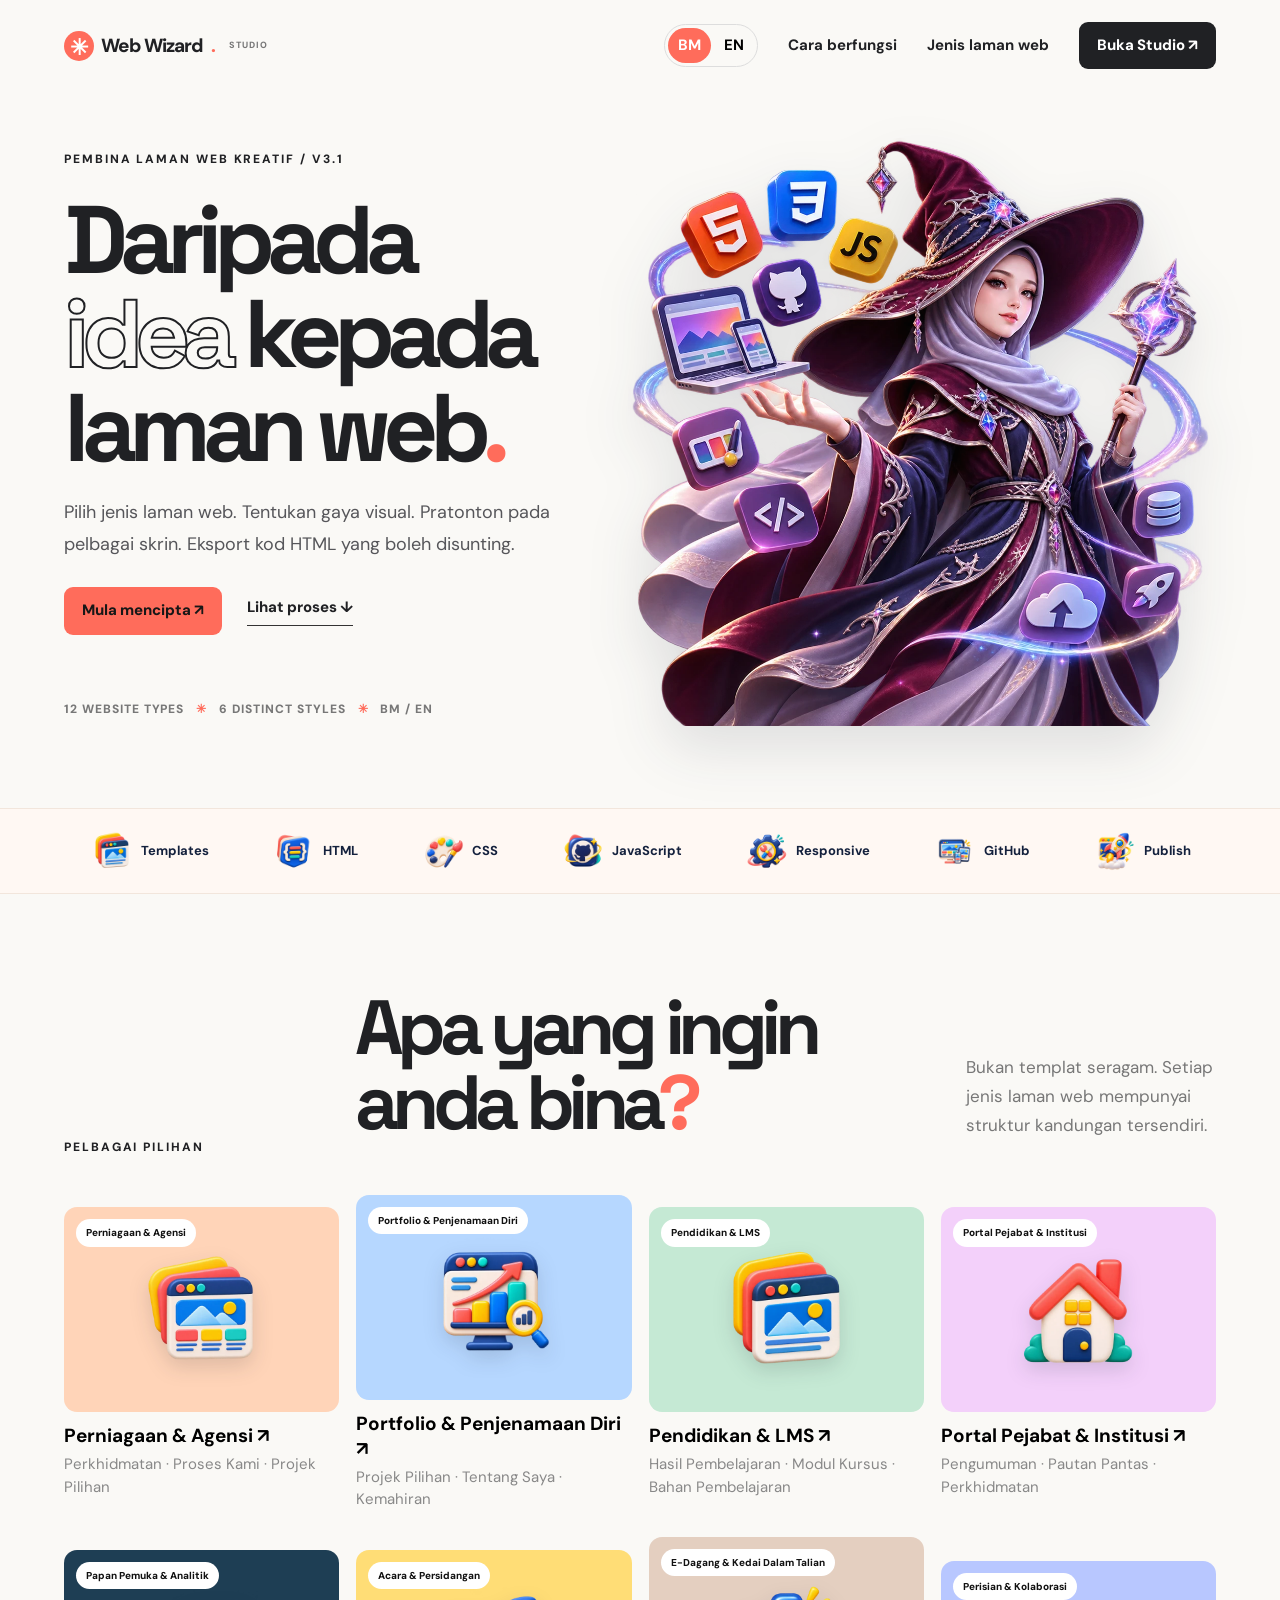
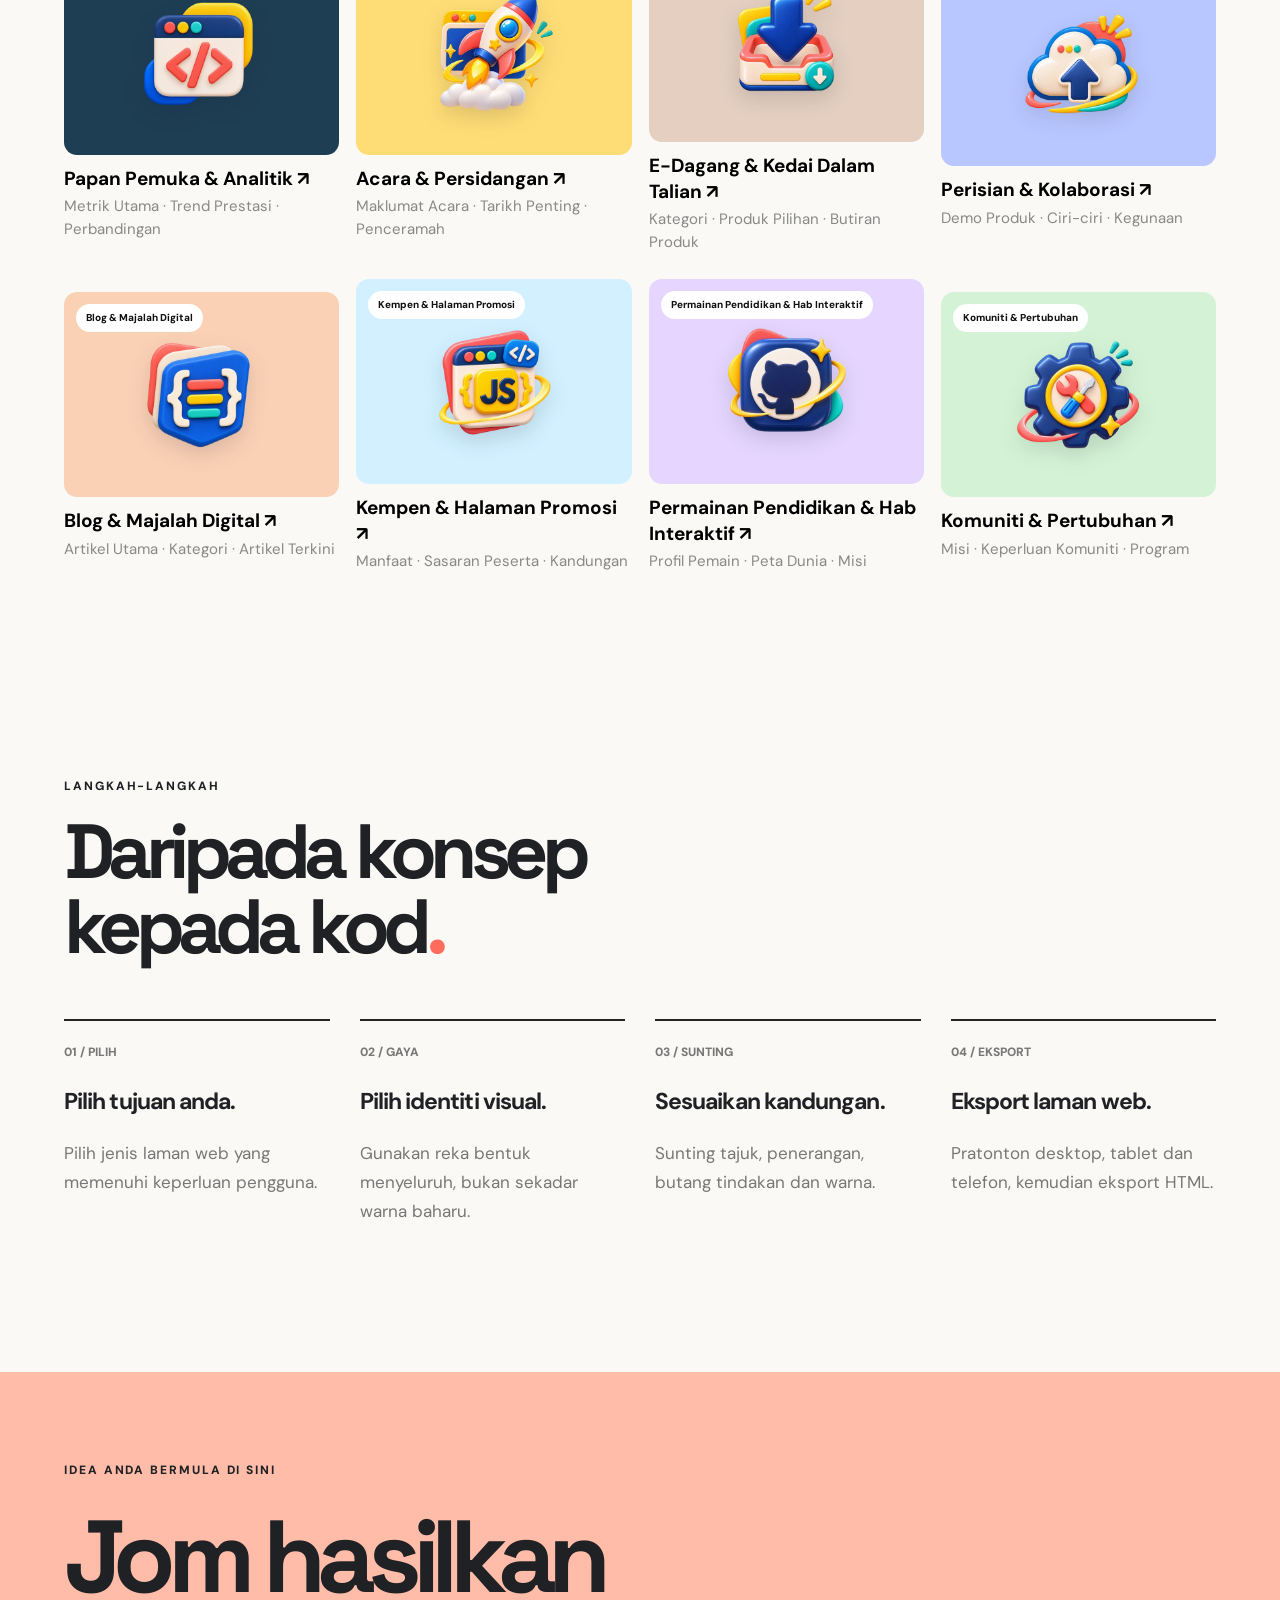
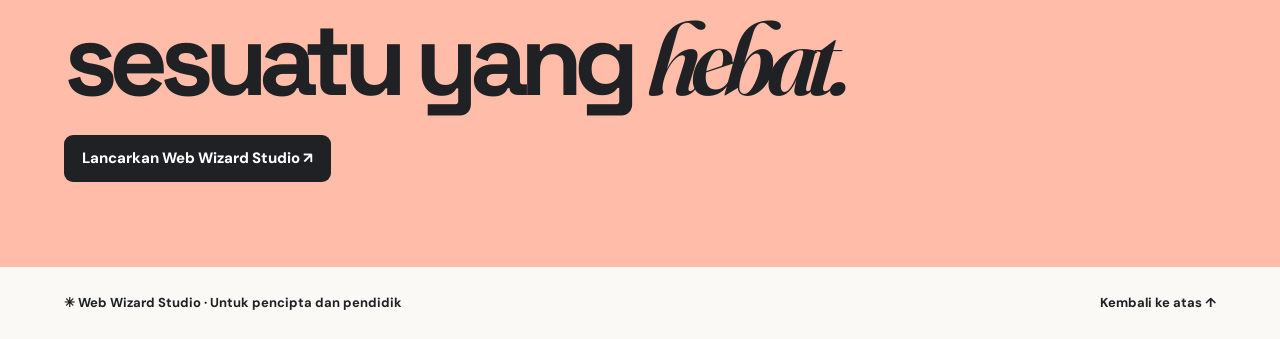
==== index.html @ fff9c611 "Add files via upload" ====
<!doctype html><html lang="en"><head><meta charset="utf-8"><meta name="viewport" content="width=device-width,initial-scale=1"><title>Web Wizard Studio — Ideas to Websites</title><link rel="preconnect" href="https://fonts.googleapis.com"><link rel="preconnect" href="https://fonts.gstatic.com" crossorigin><link href="https://fonts.googleapis.com/css2?family=DM+Sans:wght@400;500;600;700;800&family=Space+Grotesk:wght@400;500;600;700&family=Fraunces:opsz,wght@9..144,600;9..144,800&family=Syne:wght@600;700;800&display=swap" rel="stylesheet"><link rel="stylesheet" href="style.css"></head><body>
<div id="welcome" class="welcome"><header class="topbar"><a class="brand" href="#" aria-label="Web Wizard Studio home"><span class="brand-mark">✳</span> Web Wizard<span class="brand-dot">.</span><small>STUDIO</small></a><nav class="welcome-nav"><a href="#how">How it works</a><a href="#models">Website types</a><button class="btn btn-dark" data-enter>Open Studio ↗</button></nav></header><main><section class="welcome-hero"><div class="hero-copy"><span class="eyebrow">THE CREATIVE WEBSITE BUILDER / V3.0</span><h1>Bringing<br><span class="outline-word">ideas</span> to<br>websites<span class="brand-dot">.</span></h1><p>Choose what you're building. Shape its visual personality. Preview it across screens. Export a real, editable website.</p><div class="hero-actions"><button class="btn btn-coral" data-enter>Start creating <span>↗</span></button><a class="text-link" href="#how">Explore the process ↓</a></div><div class="hero-footnote">WEBSITE ARCHETYPES <span>✳</span> 6 DISTINCT STYLES <span>✳</span> LIVE PREVIEW</div></div><div class="hero-art hero-art-wizard" aria-label="Muslimah Web Wizard with floating development tools"><img src="assets/web-wizard-hero.webp" alt="Mystical Muslimah Web Wizard surrounded by web development tools" loading="eager"><div class="old-art" hidden><div class="art-orbit orbit-one"></div><div class="art-orbit orbit-two"></div><div class="art-window art-back"><div class="window-dots">● ● ●</div><div class="art-bars"><i></i><i></i><i></i></div></div><div class="art-window art-front"><div class="window-dots">● ● ●</div><div class="art-layout"><div class="art-photo"><span>W.</span></div><div class="art-words"><b>Make it<br>remarkable.</b><em></em><em></em><strong>EXPLORE ↗</strong></div></div></div><div class="art-sticker sticker-top">✳</div><div class="art-sticker sticker-bottom">DESIGN<br>YOUR WAY ↗</div><div class="art-circle"></div></div></div></section><div class="studio-icon-ribbon" aria-label="Studio tools"><div><img src="assets/icons/templates.webp" alt="" loading="lazy"><span>Templates</span></div><div><img src="assets/icons/html.webp" alt="" loading="lazy"><span>HTML</span></div><div><img src="assets/icons/css.webp" alt="" loading="lazy"><span>CSS</span></div><div><img src="assets/icons/javascript.webp" alt="" loading="lazy"><span>JavaScript</span></div><div><img src="assets/icons/responsive.webp" alt="" loading="lazy"><span>Responsive</span></div><div><img src="assets/icons/github.webp" alt="" loading="lazy"><span>GitHub</span></div><div><img src="assets/icons/launch.webp" alt="" loading="lazy"><span>Publish</span></div></div><section class="section work-section" id="models"><div class="section-heading"><span class="eyebrow">THE POSSIBILITIES</span><h2>What will you<br>create next<span class="brand-dot">?</span></h2><p>Not another one-size-fits-all template. Each website type has its own content structure.</p></div><div id="model-gallery" class="model-gallery"></div></section><section class="section how-section" id="how"><span class="eyebrow">THE PROCESS</span><h2>From concept<br>to code<span class="brand-dot">.</span></h2><div class="steps"><article><span>01 / CHOOSE</span><h3>Pick your purpose.</h3><p>Choose a website archetype with sections that fit its real audience.</p></article><article><span>02 / STYLE</span><h3>Find your visual voice.</h3><p>Apply a complete design direction—not just a new colour palette.</p></article><article><span>03 / REFINE</span><h3>Make it yours.</h3><p>Edit the title, description, call to action and design colours.</p></article><article><span>04 / SHIP</span><h3>Take the code.</h3><p>Preview desktop, tablet and mobile, then export a standalone HTML website.</p></article></div></section><section class="bottom-cta"><span class="eyebrow">YOUR NEXT IDEA STARTS HERE</span><h2>Let's make<br>something <i>great.</i></h2><button class="btn btn-dark" data-enter>Launch Web Wizard Studio ↗</button></section></main><footer class="welcome-footer"><span>✳ Web Wizard Studio · Built for makers and educators</span><a href="#welcome">Back to top ↑</a></footer></div>
<div id="studio" class="studio hidden"><header class="studio-header"><div class="studio-brand"><button id="back-home" class="icon-button" title="Back to welcome" aria-label="Back to welcome">←</button><span class="brand-mark">✳</span><strong>Web Wizard<span class="brand-dot">.</span></strong><small>STUDIO / V3</small></div><div class="device-controls" role="group" aria-label="Preview device"><button class="device active" data-device="desktop">▣ <span>Desktop</span></button><button class="device" data-device="tablet">▯ <span>Tablet</span></button><button class="device" data-device="mobile">▯ <span>Mobile</span></button></div><div class="studio-actions"><button id="blueprint-btn" class="btn btn-outline">Blueprint & Tokens</button><button id="export-btn" class="btn btn-dark">Export HTML ↓</button></div></header><div class="studio-body"><aside class="controls"><div class="sidebar-intro"><span class="eyebrow">YOUR CREATIVE WORKSPACE</span><h2>Make it<br>yours<span class="brand-dot">.</span></h2><p>Every choice updates your website preview.</p></div><div class="control-group"><label for="type-select"><img class="control-icon" src="assets/icons/templates.webp" alt=""><span class="control-index">01</span> Website type</label><select id="type-select"></select><p id="type-detail" class="control-help"></p></div><div class="control-group"><label><img class="control-icon" src="assets/icons/palette.webp" alt=""><span class="control-index">02</span> Design direction</label><div id="style-options" class="style-options"></div></div><div class="control-group"><label><img class="control-icon" src="assets/icons/typography.webp" alt=""><span class="control-index">03</span> Make it personal</label><label class="field-label" for="site-title">Website headline</label><input id="site-title" maxlength="110" placeholder="Your headline"><label class="field-label" for="site-desc">Short introduction</label><textarea id="site-desc" rows="3" maxlength="280"></textarea><label class="field-label" for="site-cta">Primary button text</label><input id="site-cta" maxlength="40"><button id="reset-copy" class="small-link">Reset text to example</button></div><div class="control-group"><label><img class="control-icon" src="assets/icons/palette.webp" alt=""><span class="control-index">04</span> Brand colours</label><div id="color-controls" class="color-controls"></div><div class="upload-wrap"><label for="reference-upload">Upload reference image to sample a colour</label><input id="reference-upload" type="file" accept="image/png,image/jpeg,image/webp"><small>Samples an accent colour locally. It does not reconstruct a full design from the image.</small></div></div><div class="control-group"><label><img class="control-icon" src="assets/icons/browser.webp" alt=""><span class="control-index">05</span> Art direction</label><div class="prompt-block"><strong>Hero artwork prompt</strong><p id="hero-prompt"></p><button id="copy-hero" class="small-link">Copy hero prompt ↗</button></div><div class="prompt-block"><strong>Icon system prompt</strong><p id="icon-prompt"></p><button id="copy-icons" class="small-link">Copy icon prompt ↗</button></div></div></aside><main class="preview-stage"><div class="preview-heading"><div><span class="eyebrow">LIVE DESIGN CANVAS</span><h2 id="preview-label">Your website preview</h2></div><div class="preview-tools"><span id="preview-size">1200px</span><button id="reset-all" class="small-link">↺ Reset design</button></div></div><div id="preview-shell" class="preview-shell"><iframe id="preview-frame" title="Generated website preview" sandbox="allow-scripts" referrerpolicy="no-referrer"></iframe></div><p class="preview-note">Interactive demonstration: buttons and navigation inside the preview work locally. Sample data is illustrative, not live.</p></main></div></div>
<dialog id="blueprint-dialog"><div class="dialog-header"><div><span class="eyebrow">DESIGN HANDOFF</span><h2>Blueprint & Tokens</h2></div><button id="close-dialog" class="icon-button" aria-label="Close dialog">✕</button></div><div class="tab-row"><button class="tab active" data-tab="blueprint">Blueprint</button><button class="tab" data-tab="json">JSON</button><button class="tab" data-tab="css">CSS</button><button class="tab" data-tab="prompts">Prompts</button></div><pre id="code-output"></pre><div class="dialog-actions"><button id="copy-code" class="btn btn-coral">Copy content ↗</button><button id="download-code" class="btn btn-outline">Download file ↓</button></div></dialog><div id="toast" role="status" aria-live="polite"></div><script src="script.js"></script><script src="enhancement.js"></script><script src="interface-i18n.js"></script><link rel="stylesheet" href="studio-v4.css"><script src="studio-v4.js"></script></body></html>
---- style.css ----
:root{--ink:#202124;--coral:#ff6c5b;--paper:#faf9f6;--muted:#68686d}*{box-sizing:border-box}html{scroll-behavior:smooth}body{margin:0;font-family:'DM Sans',sans-serif;color:var(--ink);background:var(--paper)}button,input,textarea,select{font:inherit}button{cursor:pointer}a{color:inherit;text-decoration:none}.hidden{display:none!important}.eyebrow{font-size:10px;font-weight:800;letter-spacing:.16em;text-transform:uppercase}.brand-dot{color:var(--coral)}.brand-mark{background:var(--coral);color:#fff;border-radius:50%;width:30px;height:30px;display:inline-grid;place-items:center;font-size:22px}.btn{border:0;border-radius:9px;padding:12px 18px;font-size:12px;font-weight:800;display:inline-flex;align-items:center;justify-content:center;gap:15px;transition:transform .2s,background .2s}.btn:hover{transform:translateY(-2px)}.btn-dark{background:var(--ink);color:#fff}.btn-coral{background:var(--coral);color:#171717}.btn-outline{background:#fff;border:1px solid #ddd;color:var(--ink)}.topbar{max-width:1370px;margin:auto;display:flex;justify-content:space-between;align-items:center;padding:22px 5%}.brand{display:flex;align-items:center;gap:7px;font-size:19px;font-weight:800;letter-spacing:-.05em}.brand small{letter-spacing:.12em;font-size:9px;color:#777;margin-left:7px}.welcome-nav{display:flex;align-items:center;gap:30px;font-size:12px;font-weight:700}.welcome-hero{max-width:1370px;margin:auto;padding:55px 5% 90px;display:grid;grid-template-columns:1fr 1.1fr;align-items:center;gap:30px;min-height:640px}.hero-copy h1,.section h2,.bottom-cta h2{font-family:'Space Grotesk',sans-serif;font-weight:700;letter-spacing:-.085em;line-height:.98}.hero-copy h1{font-size:clamp(64px,7.5vw,116px);margin:22px 0}.outline-word{-webkit-text-stroke:2px var(--ink);color:transparent}.hero-copy p{max-width:430px;line-height:1.65;font-size:15px;color:#56565a}.hero-actions{display:flex;align-items:center;gap:25px;margin:27px 0 65px}.text-link{font-size:12px;font-weight:800;border-bottom:1px solid #333;padding-bottom:5px}.hero-footnote{font-size:10px;letter-spacing:.08em;font-weight:800;color:#777}.hero-footnote span{padding:0 8px;color:var(--coral)}.hero-art{height:480px;position:relative;display:grid;place-items:center;isolation:isolate}.art-orbit{position:absolute;border-radius:50%;border:1px dashed #d1d1d1}.orbit-one{width:420px;height:420px}.orbit-two{width:320px;height:320px}.art-window{position:absolute;width:68%;height:58%;border:7px solid #262626;border-radius:23px;box-shadow:15px 22px 0 #2223,0 25px 50px #0002;overflow:hidden}.art-back{transform:translate(60px,35px) rotate(8deg);background:#a2c9ff;border-color:#88b6ee}.art-front{transform:translate(-35px,-25px) rotate(-5deg);background:#fff}.window-dots{height:35px;background:#eaeaea;padding:9px 14px;letter-spacing:4px;font-size:10px;color:#777}.art-layout{display:grid;grid-template-columns:1fr 1fr;height:calc(100% - 35px)}.art-photo{background:#c9ead8;display:grid;place-items:center}.art-photo span{font-size:110px;font-weight:800;font-family:'Space Grotesk';color:#28715e;transform:rotate(-15deg)}.art-words{padding:30px 17px;display:flex;flex-direction:column;gap:13px}.art-words b{font-size:clamp(15px,2vw,30px);line-height:1;letter-spacing:-.06em}.art-words em{height:6px;background:#e5e5e5;width:90%;border-radius:5px}.art-words em+em{width:60%}.art-words strong{background:var(--coral);font-size:9px;padding:9px;border-radius:4px;align-self:flex-start}.art-bars{display:flex;gap:12px;margin:35px}.art-bars i{height:100px;background:#fff7;border-radius:8px;flex:1}.art-sticker{position:absolute;z-index:3}.sticker-top{top:35px;right:80px;font-size:100px;color:var(--coral)}.sticker-bottom{bottom:30px;left:8%;background:#ffdb58;border-radius:50%;width:110px;height:110px;display:grid;place-items:center;transform:rotate(-18deg);font-weight:800;font-size:14px;text-align:center}.art-circle{width:70px;height:70px;border-radius:50%;background:#745bd3;position:absolute;bottom:50px;right:50px}.section{max-width:1370px;margin:auto;padding:80px 5%}.section-heading{display:flex;justify-content:space-between;align-items:end;gap:30px;margin-bottom:38px}.section h2{font-size:clamp(48px,6vw,83px);margin:16px 0}.section-heading p{max-width:250px;color:#777;font-size:13px;line-height:1.6}.model-gallery{display:grid;grid-template-columns:repeat(4,minmax(0,1fr));gap:26px 17px}.model-card{border:0;background:none;text-align:left;padding:0}.model-thumb{height:205px;border-radius:13px;overflow:hidden;display:flex;align-items:center;justify-content:center;position:relative;transition:transform .2s}.model-card:hover .model-thumb{transform:translateY(-5px)}.model-thumb .thumb-shape{font-family:'Space Grotesk';font-size:clamp(45px,6vw,85px);font-weight:800;letter-spacing:-.1em;transform:rotate(-10deg)}.model-thumb .thumb-label{position:absolute;top:12px;left:12px;border-radius:20px;padding:6px 10px;background:#fff;color:#111;font-size:10px;font-weight:800}.model-card h3{font-size:15px;margin:11px 0 4px}.model-card p{font-size:11px;color:#888;margin:0}.how-section{padding-top:120px;padding-bottom:130px}.steps{display:grid;grid-template-columns:repeat(4,1fr);gap:30px;margin-top:55px}.steps article{border-top:2px solid #242424;padding-top:18px}.steps article span{font-size:10px;color:#777;font-weight:800}.steps article h3{font-size:19px;letter-spacing:-.04em}.steps article p{font-size:13px;color:#777;line-height:1.65}.bottom-cta{background:#ffbda9;padding:85px max(5%,calc((100vw - 1230px)/2));}.bottom-cta h2{font-size:clamp(60px,8vw,120px);margin:25px 0}.bottom-cta h2 i{font-family:'Fraunces';font-weight:600}.welcome-footer{display:flex;justify-content:space-between;padding:26px 5%;font-size:11px;font-weight:700}.studio{height:100dvh;display:flex;flex-direction:column;background:#efefed}.studio-header{height:66px;background:#fff;display:flex;align-items:center;justify-content:space-between;padding:10px 20px;border-bottom:1px solid #e6e6e6;gap:10px;flex-shrink:0}.studio-brand{display:flex;align-items:center;gap:7px;font-size:16px}.studio-brand small{font-size:9px;color:#888;margin-left:5px;letter-spacing:.12em}.icon-button{background:none;border:0;font-size:20px;padding:7px;border-radius:6px}.icon-button:hover{background:#eee}.device-controls{background:#f3f3f3;border-radius:8px;padding:4px;display:flex;gap:3px}.device{background:none;border:0;padding:9px 12px;font-size:11px;font-weight:800;border-radius:6px;color:#777}.device.active{background:#fff;color:#111;box-shadow:0 1px 5px #0002}.studio-actions{display:flex;gap:8px}.studio-actions .btn{padding:10px 12px}.studio-body{display:flex;flex:1;min-height:0}.controls{width:350px;max-width:40vw;background:#fff;border-right:1px solid #ddd;overflow:auto;padding:25px 22px 50px;flex-shrink:0}.sidebar-intro h2{font-family:'Space Grotesk';font-size:38px;line-height:.97;letter-spacing:-.08em;margin:12px 0}.sidebar-intro p,.control-help{font-size:12px;line-height:1.6;color:#777}.control-group{padding:24px 0;border-top:1px solid #e9e9e9;margin-top:22px}.control-group>label:first-child{font-weight:800;font-size:13px;display:flex;gap:9px;align-items:center;margin-bottom:14px}.control-index{font-size:10px;color:var(--coral);font-weight:800}.control-group select,.control-group input:not([type=color]):not([type=file]),.control-group textarea{width:100%;border:1px solid #dedede;background:#fafafa;border-radius:7px;padding:11px;font-size:12px;color:#222;outline-offset:2px}.field-label{display:block;font-size:10px;font-weight:800;color:#777;margin:13px 0 6px}.style-options{display:grid;grid-template-columns:1fr 1fr;gap:9px}.style-option{background:#fff;border:2px solid #e5e5e5;border-radius:9px;padding:9px;text-align:left;min-height:89px}.style-option.active{border-color:var(--coral)}.style-option b{font-size:11px;display:block;margin:6px 0}.style-swatch{display:flex;height:30px;gap:2px;border-radius:5px;overflow:hidden}.style-swatch i{flex:1}.small-link{border:0;background:none;color:#b84c3c;padding:7px 0;font-weight:800;font-size:11px;text-align:left}.color-controls{display:grid;grid-template-columns:1fr 1fr;gap:10px}.color-row{display:flex;align-items:center;gap:8px;font-size:10px;font-weight:700}.color-row input{width:38px;height:34px;padding:0;border:0;background:none}.upload-wrap{margin-top:15px;border:1px dashed #ccc;padding:12px;border-radius:8px}.upload-wrap label{font-size:11px;font-weight:700;display:block}.upload-wrap input{max-width:100%;font-size:10px;margin:9px 0}.upload-wrap small{font-size:10px;color:#888;line-height:1.5;display:block}.prompt-block{background:#f7f7f7;border-radius:9px;padding:13px;margin-bottom:10px}.prompt-block strong{font-size:11px}.prompt-block p{font-size:11px;line-height:1.6;color:#666}.preview-stage{flex:1;min-width:0;overflow:auto;padding:25px 28px}.preview-heading{display:flex;align-items:end;justify-content:space-between;margin:0 auto 17px;max-width:1250px}.preview-heading h2{font-size:22px;letter-spacing:-.05em;margin:5px 0}.preview-tools{display:flex;align-items:center;gap:15px;font-size:11px;color:#777}.preview-shell{width:100%;max-width:1200px;margin:0 auto;background:#fff;box-shadow:0 12px 60px #0002;border-radius:8px;overflow:hidden;transition:max-width .25s}.preview-shell iframe{display:block;width:100%;height:900px;border:0;background:#fff}.preview-note{font-size:11px;color:#777;text-align:center;margin:17px 0}dialog{width:min(760px,94vw);border:1px solid #ddd;border-radius:15px;padding:25px;box-shadow:0 25px 100px #0005}dialog::backdrop{background:#0009}.dialog-header{display:flex;justify-content:space-between}.dialog-header h2{font-size:28px;letter-spacing:-.06em;margin:5px 0 20px}.tab-row{display:flex;gap:5px;flex-wrap:wrap;border-bottom:1px solid #ddd;padding-bottom:10px}.tab{background:none;border:0;padding:9px 12px;font-size:11px;font-weight:800;border-radius:6px}.tab.active{background:#202124;color:#fff}#code-output{background:#f4f4f4;border-radius:8px;padding:18px;font-size:11px;line-height:1.6;overflow:auto;max-height:45vh;white-space:pre-wrap;overflow-wrap:anywhere}.dialog-actions{display:flex;gap:10px;justify-content:flex-end}#toast{position:fixed;bottom:20px;right:20px;background:#222;color:white;padding:12px 18px;border-radius:8px;font-size:12px;opacity:0;pointer-events:none;transition:opacity .2s;z-index:99}#toast.show{opacity:1}@media(max-width:1000px){.model-gallery{grid-template-columns:repeat(2,1fr)}.welcome-hero{grid-template-columns:1fr 1fr}.hero-art{height:350px}.art-window{width:80%}.studio-brand small{display:none}.controls{width:310px}.studio-header{padding:8px}.studio-actions .btn{font-size:10px}}@media(max-width:700px){.welcome-nav>a{display:none}.welcome-hero{grid-template-columns:1fr;padding-top:25px}.hero-copy h1{font-size:68px}.hero-art{height:330px}.section-heading{display:block}.steps{grid-template-columns:1fr 1fr}.studio{height:auto;min-height:100dvh}.studio-header{height:auto;flex-wrap:wrap}.studio-body{flex-direction:column}.controls{width:100%;max-width:none;max-height:none;overflow:visible}.preview-stage{padding:16px;overflow:visible}.device-controls{order:3;width:100%;justify-content:center}.studio-actions .btn{padding:8px;font-size:10px}.preview-shell iframe{height:750px}.welcome-footer{gap:20px}.hero-footnote{font-size:8px}}@media(max-width:440px){.model-gallery{gap:15px}.model-thumb{height:150px}.steps{grid-template-columns:1fr}.hero-copy h1{font-size:58px}.brand small{display:none}.preview-heading h2{font-size:17px}}

.language-switch{display:flex;gap:3px;border:1px solid #ddd;border-radius:100px;padding:3px}.language-switch button{border:0;border-radius:100px;background:transparent;padding:6px 10px;font-weight:700;cursor:pointer}.language-switch button.active{background:#ff6c5b;color:#fff}

/* v3.2 readability refinement: Studio interface only; preserves preview styling */
body{font-size:16px;line-height:1.55}
.eyebrow,.hero-footnote,.steps article span{font-size:12px}
.welcome-nav,.text-link{font-size:15px}
.hero-copy p{font-size:18px;line-height:1.75;max-width:540px}
.section-heading p,.steps article p{font-size:17px;line-height:1.7}
.model-card h3{font-size:19px;line-height:1.35}
.model-card p{font-size:15px;line-height:1.5}
.steps article h3{font-size:23px;line-height:1.25}
.btn{font-size:15px;min-height:44px}
.welcome-footer{font-size:13px}
.sidebar-intro h2{font-size:clamp(36px,3vw,43px);line-height:1.08;letter-spacing:-.055em}
.sidebar-intro p,.control-help{font-size:15px;line-height:1.7;color:#56565c}
.control-group>label:first-child{font-size:16px;line-height:1.4}
.control-index,.field-label{font-size:13px}
.control-group select,.control-group input:not([type=color]):not([type=file]),.control-group textarea{font-size:15px;line-height:1.5;min-height:44px}
.field-label{line-height:1.4}
.style-option b,.small-link,.color-row,.upload-wrap label,.prompt-block strong{font-size:14px}
.style-option{min-height:105px}
.upload-wrap input,.upload-wrap small,.prompt-block p{font-size:13px;line-height:1.6}
.device,.preview-tools,.preview-note,.tab{font-size:13px}
.preview-heading h2{font-size:clamp(24px,2.4vw,30px);line-height:1.25}
.dialog-header h2{font-size:32px;line-height:1.2}
#code-output{font-size:13px;line-height:1.6}
#toast{font-size:14px}
@media(max-width:700px){.hero-copy p{font-size:17px}.section-heading p,.steps article p{font-size:16px}.studio-actions .btn{font-size:13px}.controls{padding:23px 20px}.sidebar-intro h2{font-size:36px}}
@media(max-width:440px){.preview-heading h2{font-size:23px}.hero-footnote{font-size:11px}}

/* Web Wizard Studio — v3.3 visual integration */
.hero-art-wizard{display:flex;align-items:center;justify-content:center;isolation:isolate;overflow:visible}
.hero-art-wizard>img{width:min(100%,660px);max-height:660px;object-fit:contain;filter:drop-shadow(0 22px 28px rgba(22,31,58,.12));animation:ww-float 6s ease-in-out infinite;position:relative;z-index:2}
.hero-art-wizard .old-art{display:none!important}
@keyframes ww-float{0%,100%{transform:translateY(0)}50%{transform:translateY(-12px)}}
@media(prefers-reduced-motion:reduce){.hero-art-wizard>img{animation:none}}
.studio-icon-ribbon{display:flex;justify-content:space-around;gap:12px;flex-wrap:wrap;padding:20px 5%;background:#fff8f3;border-block:1px solid #f2e6dc}
.studio-icon-ribbon>div{display:flex;align-items:center;gap:7px;font-weight:700;font-size:13px;color:#14213d}
.studio-icon-ribbon img{width:44px;height:44px;object-fit:contain}
.control-group>label:first-child{display:flex;align-items:center;gap:7px}
.control-icon{width:33px;height:33px;object-fit:contain;flex:none}
/* Top-aligned Studio controls, generous preview width */
.studio-body{display:flex;flex-direction:column;min-width:0}
.studio-body .controls{width:100%;max-width:none;display:grid;grid-template-columns:repeat(5,minmax(0,1fr));gap:12px;padding:16px 22px;overflow:visible;align-items:start}
.studio-body .sidebar-intro{grid-column:1/-1;display:flex;align-items:baseline;gap:18px;padding:0;margin:0}
.studio-body .sidebar-intro h2{font-size:clamp(24px,3vw,34px);line-height:1.1;margin:0}
.studio-body .sidebar-intro h2 br{display:none}
.studio-body .sidebar-intro p{margin:0}
.studio-body .control-group{min-width:0;border:1px solid #e9e2dc;border-radius:14px;padding:13px;background:#fff;box-shadow:0 4px 14px rgba(20,33,61,.035)}
.studio-body .preview-stage{width:100%;max-width:none;min-width:0;padding:20px 24px 36px}
.studio-body .preview-shell{margin-inline:auto;max-width:100%}
@media(max-width:1150px){.studio-body .controls{grid-template-columns:repeat(3,minmax(0,1fr))}}
@media(max-width:700px){.studio-body .controls{grid-template-columns:1fr;padding:12px}.studio-body .sidebar-intro{display:block}.studio-body .preview-stage{padding:14px 10px}.studio-icon-ribbon{gap:8px}.studio-icon-ribbon>div{font-size:11px}.studio-icon-ribbon img{width:32px;height:32px}.hero-art-wizard>img{max-height:460px}}
/* v3.3.1 — keep canvas visible while preserving editable settings */
.gallery-3d-icon{width:clamp(88px,11vw,150px);height:clamp(88px,11vw,150px);object-fit:contain;filter:drop-shadow(0 8px 10px rgba(18,27,46,.14))}.model-thumb .thumb-shape{transform:none;display:grid;place-items:center}.model-card:hover .gallery-3d-icon{transform:translateY(-4px) rotate(-3deg);transition:transform .2s}
.workspace-tools{display:flex;align-items:center;gap:16px;padding:10px 22px;background:#fff;border-bottom:1px solid #e9e6e2;flex-wrap:wrap}.workspace-tools strong{font-size:15px}.workspace-tools span{font-size:13px;color:#666;flex:1}.workspace-tools button{border:1px solid #dedbd7;background:#fff;padding:9px 13px;border-radius:9px;font-weight:750;font-size:13px}
.studio-body{overflow:auto;display:flex;flex-direction:column}.studio-body .controls{display:grid;grid-template-columns:minmax(210px,1.1fr) minmax(250px,1.5fr);gap:12px;padding:12px 22px;flex:none;max-height:none}.studio-body .sidebar-intro{display:none}.studio-body .control-group{margin:0;padding:12px;box-shadow:none}.studio-body .control-group:nth-of-type(n+4){display:none}.studio.settings-expanded .studio-body .controls{grid-template-columns:repeat(3,minmax(0,1fr))}.studio.settings-expanded .studio-body .control-group:nth-of-type(n+4){display:block}.studio-body .preview-stage{flex:1;min-height:520px;overflow:visible;padding:14px 22px 28px}.studio-body .preview-shell{max-width:1200px}.studio-body .preview-shell iframe{height:720px}.studio-body .preview-heading{margin-bottom:10px}.control-icon{width:37px;height:37px;object-fit:contain}.studio-body .control-group>label:first-child{font-size:15px}.studio-body .control-group input,.studio-body .control-group textarea,.studio-body .control-group select{font-size:14px!important}.studio-body .control-group:nth-of-type(3){display:none}.studio.settings-expanded .studio-body .control-group:nth-of-type(3){display:block}
@media(max-width:900px){.studio-body .controls,.studio.settings-expanded .studio-body .controls{grid-template-columns:repeat(2,minmax(0,1fr))}.studio-body .preview-stage{min-height:460px}}
@media(max-width:600px){.studio-body .controls,.studio.settings-expanded .studio-body .controls{grid-template-columns:1fr}.studio-body .preview-stage{padding:12px 8px}.workspace-tools{padding:10px}.workspace-tools span{display:none}.gallery-3d-icon{width:100px;height:100px}}
---- studio-v4.css ----
/* v4 overrides v3.3.1 legacy layout */
.studio-body{display:flex!important;flex-direction:column!important;overflow:auto!important;min-height:0!important}
.studio-body>.controls{display:none!important}
.studio-body>.workspace-tools{display:none!important}
.v4-workspace{background:#fffaf5;border-bottom:1px solid #e9ded7;padding:14px clamp(12px,3vw,36px);flex:none}
.v4-intro{display:flex;justify-content:space-between;align-items:center;gap:16px;margin-bottom:12px}.v4-intro strong{font:800 clamp(17px,2vw,23px)/1.2 'Space Grotesk',sans-serif;color:#19243b}.v4-intro p{font-size:13px;margin:4px 0 0;color:#646878}.v4-status{font-size:12px;color:#23795b;font-weight:700}
.v4-toolbar{display:grid;grid-template-columns:repeat(6,minmax(0,1fr));gap:9px}.v4-tool{background:#fff;border:1px solid #e9dfd8;border-radius:14px;min-height:77px;padding:8px;display:flex;flex-direction:column;gap:5px;align-items:center;justify-content:center;cursor:pointer;font-size:12px;font-weight:800;color:#293349;transition:background .15s,border .15s,transform .15s}.v4-tool:hover{transform:translateY(-2px);border-color:#ff6c5b}.v4-tool.selected{background:#fff0e9;border:2px solid #ff6c5b;box-shadow:0 3px 0 #ff6c5b40}.v4-tool img{width:37px;height:37px;object-fit:contain}.v4-tool:focus-visible,.v4-actions button:focus-visible,.v4-section-actions button:focus-visible{outline:3px solid #345cde;outline-offset:2px}
.v4-panel{margin-top:13px;background:#fff;border:1px solid #e8ddd6;border-radius:16px;padding:14px;max-height:340px;overflow:auto}.v4-panel[hidden]{display:none!important}.v4-panel-header{display:flex;align-items:center;justify-content:space-between;gap:12px;margin-bottom:12px}.v4-panel-header strong{font-size:16px}.v4-close{background:#fff;border:1px solid #ddd;border-radius:9px;padding:7px 12px;cursor:pointer}.v4-fields{display:grid;grid-template-columns:repeat(auto-fit,minmax(min(100%,280px),1fr));gap:14px}.v4-fields>.control-group{display:block!important;min-width:0;margin:0!important;padding:8px!important;border:0!important}.v4-fields .style-options{grid-template-columns:repeat(3,minmax(0,1fr))}.v4-fields .control-group label{font-size:14px}.v4-fields input,.v4-fields textarea,.v4-fields select{font-size:15px!important}
.v4-actions{display:flex;flex-wrap:wrap;gap:8px;margin-top:12px}.v4-actions button,.v4-add{background:#fff;border:1px solid #ddd0c9;border-radius:10px;padding:10px 13px;font-size:13px;font-weight:750;cursor:pointer}.v4-actions button:hover,.v4-add:hover{border-color:#ff6c5b}.v4-actions .v4-primary{background:#19243b;color:#fff;border-color:#19243b}
.v4-section-editor{display:grid;gap:10px;grid-column:1/-1}.v4-section-head{display:flex;justify-content:space-between;flex-wrap:wrap;gap:8px}.v4-section-head span{font-size:12px;color:#777}.v4-section-item{background:#fffaf6;border:1px solid #e7ddd7;border-radius:12px;padding:12px;display:grid;gap:7px}.v4-section-row{display:flex;justify-content:space-between;align-items:center;gap:10px}.v4-section-actions{display:flex;gap:5px}.v4-section-actions button{background:#fff;border:1px solid #ddd;border-radius:7px;min-width:30px;min-height:30px;cursor:pointer}.v4-field-label{font-size:12px;font-weight:750}.v4-section-item input,.v4-section-item textarea{width:100%;border:1px solid #ddd;border-radius:8px;padding:9px;font:inherit}.v4-add{justify-self:start}
.studio-body>.preview-stage{display:block!important;min-height:620px!important;overflow:visible!important;padding:14px clamp(10px,2vw,28px) 32px!important}.studio-body .preview-shell iframe{height:680px!important}.studio-body .preview-heading{margin-bottom:12px!important}
@media(max-width:700px){.v4-toolbar{grid-template-columns:repeat(3,minmax(0,1fr))}.v4-tool{min-height:65px}.v4-panel{max-height:280px}.v4-intro{align-items:start}.v4-fields .style-options{grid-template-columns:repeat(2,minmax(0,1fr))}}
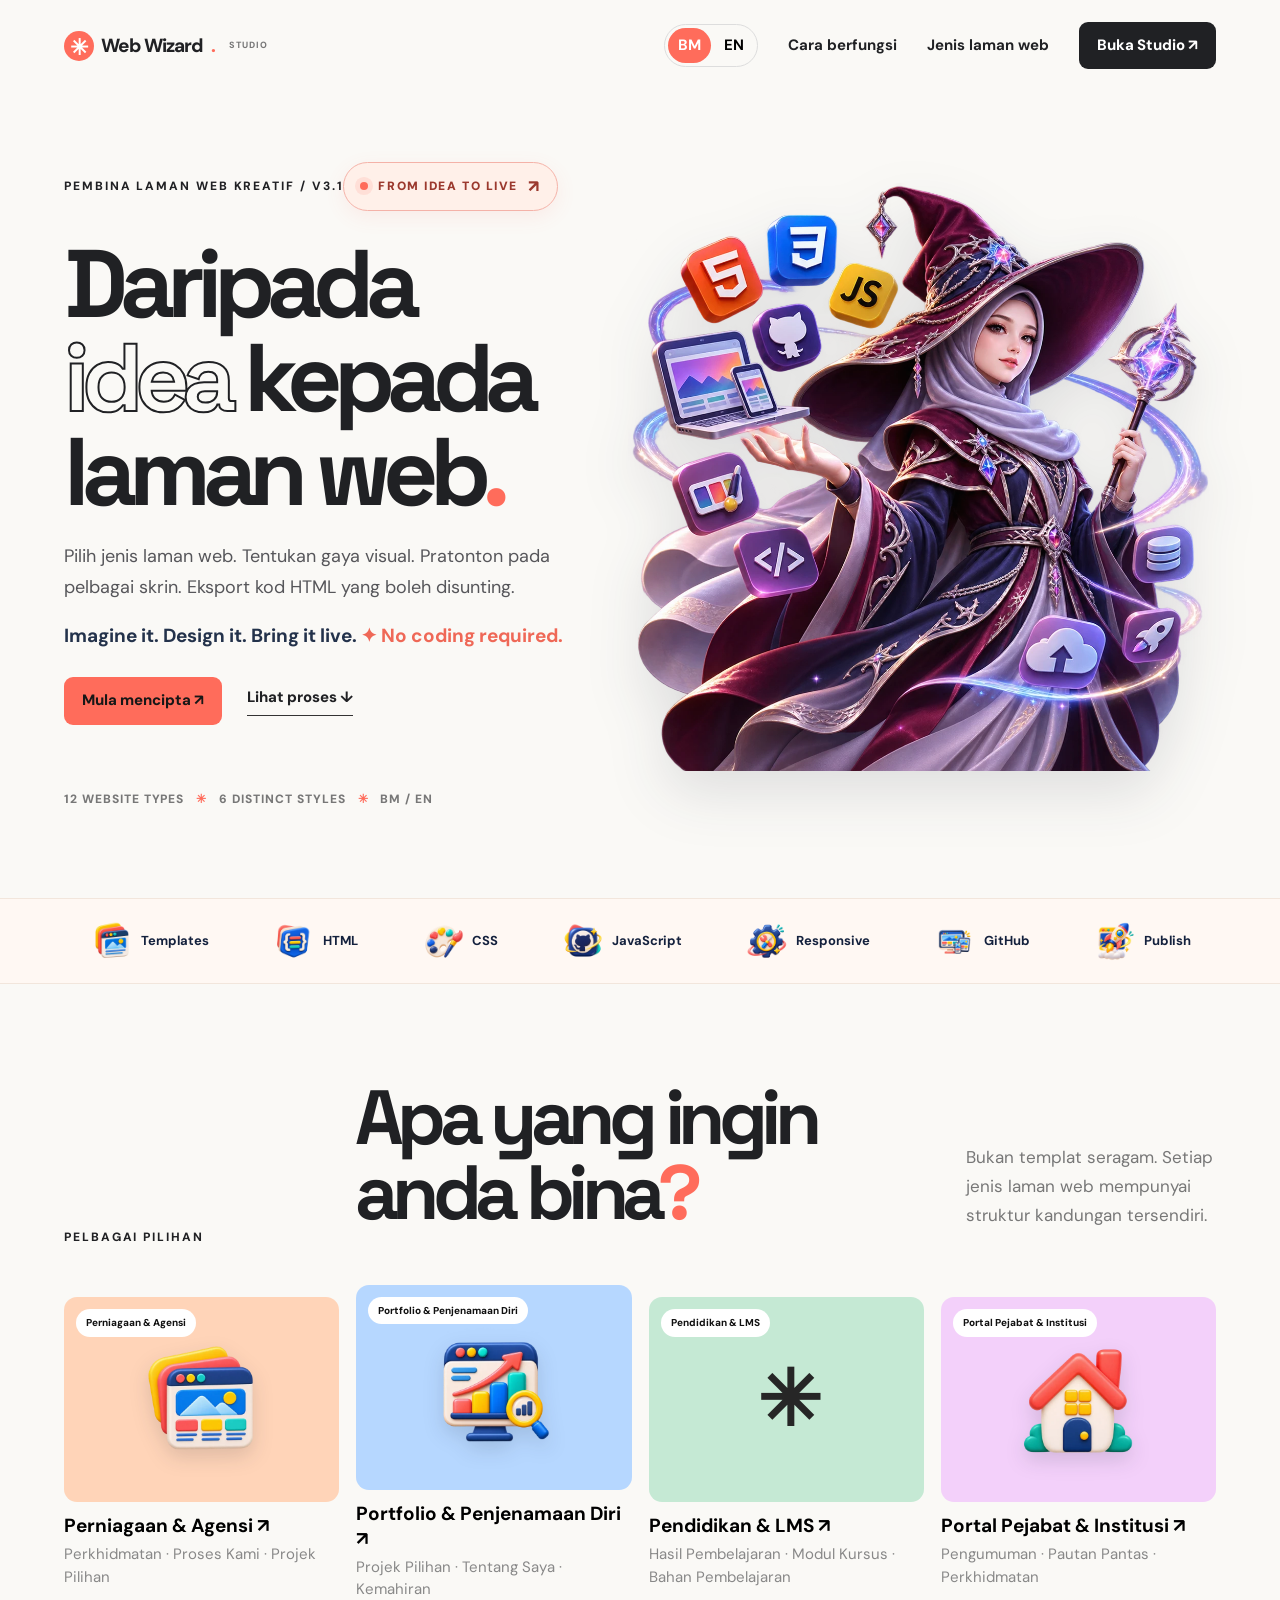
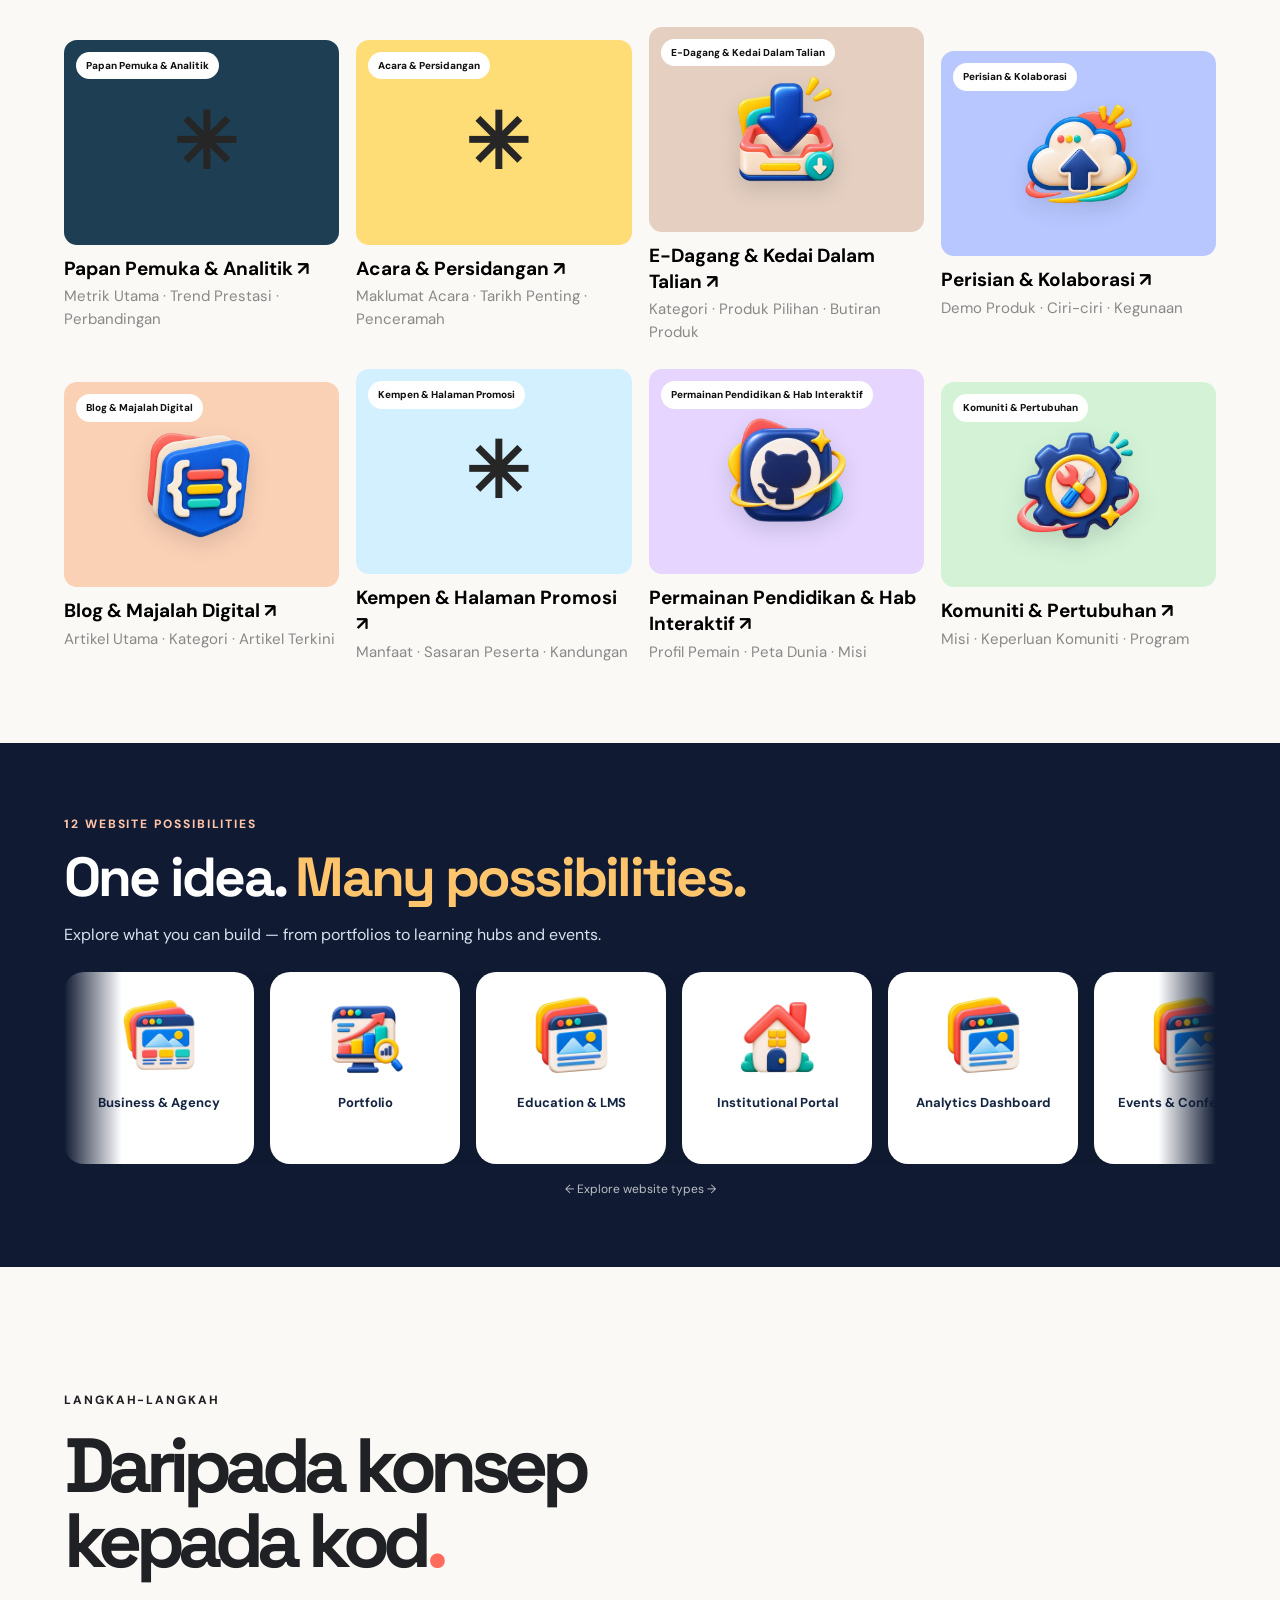
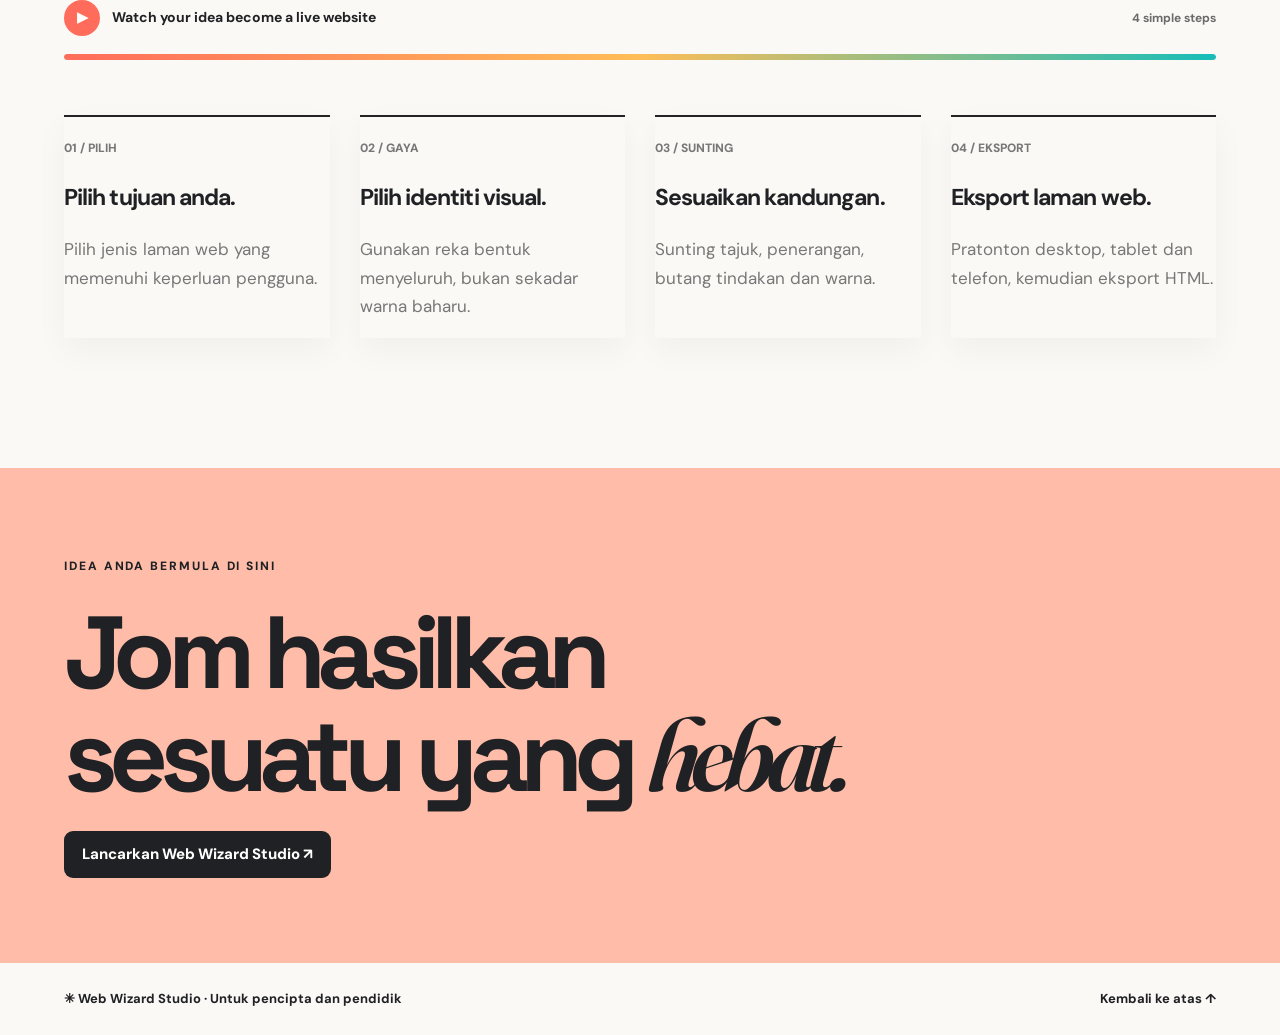
==== commit 79e33835: "Add files via upload" ====
--- a/index.html
+++ b/index.html
@@ -1,4 +1,4 @@
 <!doctype html><html lang="en"><head><meta charset="utf-8"><meta name="viewport" content="width=device-width,initial-scale=1"><title>Web Wizard Studio — Ideas to Websites</title><link rel="preconnect" href="https://fonts.googleapis.com"><link rel="preconnect" href="https://fonts.gstatic.com" crossorigin><link href="https://fonts.googleapis.com/css2?family=DM+Sans:wght@400;500;600;700;800&family=Space+Grotesk:wght@400;500;600;700&family=Fraunces:opsz,wght@9..144,600;9..144,800&family=Syne:wght@600;700;800&display=swap" rel="stylesheet"><link rel="stylesheet" href="style.css"></head><body>
-<div id="welcome" class="welcome"><header class="topbar"><a class="brand" href="#" aria-label="Web Wizard Studio home"><span class="brand-mark">✳</span> Web Wizard<span class="brand-dot">.</span><small>STUDIO</small></a><nav class="welcome-nav"><a href="#how">How it works</a><a href="#models">Website types</a><button class="btn btn-dark" data-enter>Open Studio ↗</button></nav></header><main><section class="welcome-hero"><div class="hero-copy"><span class="eyebrow">THE CREATIVE WEBSITE BUILDER / V3.0</span><h1>Bringing<br><span class="outline-word">ideas</span> to<br>websites<span class="brand-dot">.</span></h1><p>Choose what you're building. Shape its visual personality. Preview it across screens. Export a real, editable website.</p><div class="hero-actions"><button class="btn btn-coral" data-enter>Start creating <span>↗</span></button><a class="text-link" href="#how">Explore the process ↓</a></div><div class="hero-footnote">WEBSITE ARCHETYPES <span>✳</span> 6 DISTINCT STYLES <span>✳</span> LIVE PREVIEW</div></div><div class="hero-art hero-art-wizard" aria-label="Muslimah Web Wizard with floating development tools"><img src="assets/web-wizard-hero.webp" alt="Mystical Muslimah Web Wizard surrounded by web development tools" loading="eager"><div class="old-art" hidden><div class="art-orbit orbit-one"></div><div class="art-orbit orbit-two"></div><div class="art-window art-back"><div class="window-dots">● ● ●</div><div class="art-bars"><i></i><i></i><i></i></div></div><div class="art-window art-front"><div class="window-dots">● ● ●</div><div class="art-layout"><div class="art-photo"><span>W.</span></div><div class="art-words"><b>Make it<br>remarkable.</b><em></em><em></em><strong>EXPLORE ↗</strong></div></div></div><div class="art-sticker sticker-top">✳</div><div class="art-sticker sticker-bottom">DESIGN<br>YOUR WAY ↗</div><div class="art-circle"></div></div></div></section><div class="studio-icon-ribbon" aria-label="Studio tools"><div><img src="assets/icons/templates.webp" alt="" loading="lazy"><span>Templates</span></div><div><img src="assets/icons/html.webp" alt="" loading="lazy"><span>HTML</span></div><div><img src="assets/icons/css.webp" alt="" loading="lazy"><span>CSS</span></div><div><img src="assets/icons/javascript.webp" alt="" loading="lazy"><span>JavaScript</span></div><div><img src="assets/icons/responsive.webp" alt="" loading="lazy"><span>Responsive</span></div><div><img src="assets/icons/github.webp" alt="" loading="lazy"><span>GitHub</span></div><div><img src="assets/icons/launch.webp" alt="" loading="lazy"><span>Publish</span></div></div><section class="section work-section" id="models"><div class="section-heading"><span class="eyebrow">THE POSSIBILITIES</span><h2>What will you<br>create next<span class="brand-dot">?</span></h2><p>Not another one-size-fits-all template. Each website type has its own content structure.</p></div><div id="model-gallery" class="model-gallery"></div></section><section class="section how-section" id="how"><span class="eyebrow">THE PROCESS</span><h2>From concept<br>to code<span class="brand-dot">.</span></h2><div class="steps"><article><span>01 / CHOOSE</span><h3>Pick your purpose.</h3><p>Choose a website archetype with sections that fit its real audience.</p></article><article><span>02 / STYLE</span><h3>Find your visual voice.</h3><p>Apply a complete design direction—not just a new colour palette.</p></article><article><span>03 / REFINE</span><h3>Make it yours.</h3><p>Edit the title, description, call to action and design colours.</p></article><article><span>04 / SHIP</span><h3>Take the code.</h3><p>Preview desktop, tablet and mobile, then export a standalone HTML website.</p></article></div></section><section class="bottom-cta"><span class="eyebrow">YOUR NEXT IDEA STARTS HERE</span><h2>Let's make<br>something <i>great.</i></h2><button class="btn btn-dark" data-enter>Launch Web Wizard Studio ↗</button></section></main><footer class="welcome-footer"><span>✳ Web Wizard Studio · Built for makers and educators</span><a href="#welcome">Back to top ↑</a></footer></div>
+<div id="welcome" class="welcome"><header class="topbar"><a class="brand" href="#" aria-label="Web Wizard Studio home"><span class="brand-mark">✳</span> Web Wizard<span class="brand-dot">.</span><small>STUDIO</small></a><nav class="welcome-nav"><a href="#how">How it works</a><a href="#models">Website types</a><button class="btn btn-dark" data-enter>Open Studio ↗</button></nav></header><main><section class="welcome-hero"><div class="hero-copy"><span class="eyebrow">THE CREATIVE WEBSITE BUILDER / V4.0</span><div class="v403-tagline"><span class="v403-tagline-dot"></span> FROM IDEA TO LIVE <span class="v403-tagline-arrow">↗</span></div><h1>Bringing<br><span class="outline-word">ideas</span> to<br>websites<span class="brand-dot">.</span></h1><p>Choose what you're building. Shape its visual personality. Preview it across screens. Export a real, editable website.</p><p class="v403-hero-caption">Imagine it. Design it. Bring it live. <span>✦ No coding required.</span></p><div class="hero-actions"><button class="btn btn-coral" data-enter>Start creating <span>↗</span></button><a class="text-link" href="#how">Explore the process ↓</a></div><div class="hero-footnote">WEBSITE ARCHETYPES <span>✳</span> 6 DISTINCT STYLES <span>✳</span> LIVE PREVIEW</div></div><div class="hero-art hero-art-wizard" aria-label="Muslimah Web Wizard with floating development tools"><img src="assets/web-wizard-hero.webp" alt="Mystical Muslimah Web Wizard surrounded by web development tools" loading="eager"><div class="old-art" hidden><div class="art-orbit orbit-one"></div><div class="art-orbit orbit-two"></div><div class="art-window art-back"><div class="window-dots">● ● ●</div><div class="art-bars"><i></i><i></i><i></i></div></div><div class="art-window art-front"><div class="window-dots">● ● ●</div><div class="art-layout"><div class="art-photo"><span>W.</span></div><div class="art-words"><b>Make it<br>remarkable.</b><em></em><em></em><strong>EXPLORE ↗</strong></div></div></div><div class="art-sticker sticker-top">✳</div><div class="art-sticker sticker-bottom">DESIGN<br>YOUR WAY ↗</div><div class="art-circle"></div></div></div></section><div class="studio-icon-ribbon" aria-label="Studio tools"><div><img src="assets/icons/templates.webp" alt="" loading="lazy"><span>Templates</span></div><div><img src="assets/icons/html.webp" alt="" loading="lazy"><span>HTML</span></div><div><img src="assets/icons/css.webp" alt="" loading="lazy"><span>CSS</span></div><div><img src="assets/icons/javascript.webp" alt="" loading="lazy"><span>JavaScript</span></div><div><img src="assets/icons/responsive.webp" alt="" loading="lazy"><span>Responsive</span></div><div><img src="assets/icons/github.webp" alt="" loading="lazy"><span>GitHub</span></div><div><img src="assets/icons/launch.webp" alt="" loading="lazy"><span>Publish</span></div></div><section class="section work-section" id="models"><div class="section-heading"><span class="eyebrow">THE POSSIBILITIES</span><h2>What will you<br>create next<span class="brand-dot">?</span></h2><p>Not another one-size-fits-all template. Each website type has its own content structure.</p></div><div id="model-gallery" class="model-gallery"></div></section><section class="v403-showcase" aria-label="Website types in motion"><div class="v403-showcase-head"><span class="eyebrow">12 WEBSITE POSSIBILITIES</span><h2>One idea. <em>Many possibilities.</em></h2><p>Explore what you can build — from portfolios to learning hubs and events.</p></div><div class="v403-marquee-window"><div class="v403-marquee-track" id="v403-marquee-track"></div></div><div class="v403-marquee-hint">← Explore website types →</div></section><section class="section how-section" id="how"><span class="eyebrow">THE PROCESS</span><h2>From concept<br>to code<span class="brand-dot">.</span></h2><div class="v403-process-intro"><span class="v403-process-play">▶</span> Watch your idea become a live website <span class="v403-process-time">4 simple steps</span></div><div class="v403-progress"><span class="v403-progress-fill"></span></div><div class="steps v403-steps"><article><span>01 / CHOOSE</span><h3>Pick your purpose.</h3><p>Choose a website archetype with sections that fit its real audience.</p></article><article><span>02 / STYLE</span><h3>Find your visual voice.</h3><p>Apply a complete design direction—not just a new colour palette.</p></article><article><span>03 / REFINE</span><h3>Make it yours.</h3><p>Edit the title, description, call to action and design colours.</p></article><article><span>04 / SHIP</span><h3>Take the code.</h3><p>Preview desktop, tablet and mobile, then export a standalone HTML website.</p></article></div></section><section class="bottom-cta"><span class="eyebrow">YOUR NEXT IDEA STARTS HERE</span><h2>Let's make<br>something <i>great.</i></h2><button class="btn btn-dark" data-enter>Launch Web Wizard Studio ↗</button></section></main><footer class="welcome-footer"><span>✳ Web Wizard Studio · Built for makers and educators</span><a href="#welcome">Back to top ↑</a></footer></div>
 <div id="studio" class="studio hidden"><header class="studio-header"><div class="studio-brand"><button id="back-home" class="icon-button" title="Back to welcome" aria-label="Back to welcome">←</button><span class="brand-mark">✳</span><strong>Web Wizard<span class="brand-dot">.</span></strong><small>STUDIO / V3</small></div><div class="device-controls" role="group" aria-label="Preview device"><button class="device active" data-device="desktop">▣ <span>Desktop</span></button><button class="device" data-device="tablet">▯ <span>Tablet</span></button><button class="device" data-device="mobile">▯ <span>Mobile</span></button></div><div class="studio-actions"><button id="blueprint-btn" class="btn btn-outline">Blueprint & Tokens</button><button id="export-btn" class="btn btn-dark">Export HTML ↓</button></div></header><div class="studio-body"><aside class="controls"><div class="sidebar-intro"><span class="eyebrow">YOUR CREATIVE WORKSPACE</span><h2>Make it<br>yours<span class="brand-dot">.</span></h2><p>Every choice updates your website preview.</p></div><div class="control-group"><label for="type-select"><img class="control-icon" src="assets/icons/templates.webp" alt=""><span class="control-index">01</span> Website type</label><select id="type-select"></select><p id="type-detail" class="control-help"></p></div><div class="control-group"><label><img class="control-icon" src="assets/icons/palette.webp" alt=""><span class="control-index">02</span> Design direction</label><div id="style-options" class="style-options"></div></div><div class="control-group"><label><img class="control-icon" src="assets/icons/typography.webp" alt=""><span class="control-index">03</span> Make it personal</label><label class="field-label" for="site-title">Website headline</label><input id="site-title" maxlength="110" placeholder="Your headline"><label class="field-label" for="site-desc">Short introduction</label><textarea id="site-desc" rows="3" maxlength="280"></textarea><label class="field-label" for="site-cta">Primary button text</label><input id="site-cta" maxlength="40"><button id="reset-copy" class="small-link">Reset text to example</button></div><div class="control-group"><label><img class="control-icon" src="assets/icons/palette.webp" alt=""><span class="control-index">04</span> Brand colours</label><div id="color-controls" class="color-controls"></div><div class="upload-wrap"><label for="reference-upload">Upload reference image to sample a colour</label><input id="reference-upload" type="file" accept="image/png,image/jpeg,image/webp"><small>Samples an accent colour locally. It does not reconstruct a full design from the image.</small></div></div><div class="control-group"><label><img class="control-icon" src="assets/icons/browser.webp" alt=""><span class="control-index">05</span> Art direction</label><div class="prompt-block"><strong>Hero artwork prompt</strong><p id="hero-prompt"></p><button id="copy-hero" class="small-link">Copy hero prompt ↗</button></div><div class="prompt-block"><strong>Icon system prompt</strong><p id="icon-prompt"></p><button id="copy-icons" class="small-link">Copy icon prompt ↗</button></div></div></aside><main class="preview-stage"><div class="preview-heading"><div><span class="eyebrow">LIVE DESIGN CANVAS</span><h2 id="preview-label">Your website preview</h2></div><div class="preview-tools"><span id="preview-size">1200px</span><button id="reset-all" class="small-link">↺ Reset design</button></div></div><div id="preview-shell" class="preview-shell"><iframe id="preview-frame" title="Generated website preview" sandbox="allow-scripts" referrerpolicy="no-referrer"></iframe></div><p class="preview-note">Interactive demonstration: buttons and navigation inside the preview work locally. Sample data is illustrative, not live.</p></main></div></div>
-<dialog id="blueprint-dialog"><div class="dialog-header"><div><span class="eyebrow">DESIGN HANDOFF</span><h2>Blueprint & Tokens</h2></div><button id="close-dialog" class="icon-button" aria-label="Close dialog">✕</button></div><div class="tab-row"><button class="tab active" data-tab="blueprint">Blueprint</button><button class="tab" data-tab="json">JSON</button><button class="tab" data-tab="css">CSS</button><button class="tab" data-tab="prompts">Prompts</button></div><pre id="code-output"></pre><div class="dialog-actions"><button id="copy-code" class="btn btn-coral">Copy content ↗</button><button id="download-code" class="btn btn-outline">Download file ↓</button></div></dialog><div id="toast" role="status" aria-live="polite"></div><script src="script.js"></script><script src="enhancement.js"></script><script src="interface-i18n.js"></script><link rel="stylesheet" href="studio-v4.css"><script src="studio-v4.js"></script></body></html>
+<dialog id="blueprint-dialog"><div class="dialog-header"><div><span class="eyebrow">DESIGN HANDOFF</span><h2>Blueprint & Tokens</h2></div><button id="close-dialog" class="icon-button" aria-label="Close dialog">✕</button></div><div class="tab-row"><button class="tab active" data-tab="blueprint">Blueprint</button><button class="tab" data-tab="json">JSON</button><button class="tab" data-tab="css">CSS</button><button class="tab" data-tab="prompts">Prompts</button></div><pre id="code-output"></pre><div class="dialog-actions"><button id="copy-code" class="btn btn-coral">Copy content ↗</button><button id="download-code" class="btn btn-outline">Download file ↓</button></div></dialog><div id="toast" role="status" aria-live="polite"></div><script src="script.js"></script><script src="enhancement.js"></script><script src="interface-i18n.js"></script><link rel="stylesheet" href="studio-v4.css"><script src="studio-v4.js"></script><link rel="stylesheet" href="motion-v4.css"><script defer src="motion-v4.js"></script></body></html>
--- a/studio-v4.css
+++ b/studio-v4.css
@@ -10,3 +10,19 @@
 .v4-section-editor{display:grid;gap:10px;grid-column:1/-1}.v4-section-head{display:flex;justify-content:space-between;flex-wrap:wrap;gap:8px}.v4-section-head span{font-size:12px;color:#777}.v4-section-item{background:#fffaf6;border:1px solid #e7ddd7;border-radius:12px;padding:12px;display:grid;gap:7px}.v4-section-row{display:flex;justify-content:space-between;align-items:center;gap:10px}.v4-section-actions{display:flex;gap:5px}.v4-section-actions button{background:#fff;border:1px solid #ddd;border-radius:7px;min-width:30px;min-height:30px;cursor:pointer}.v4-field-label{font-size:12px;font-weight:750}.v4-section-item input,.v4-section-item textarea{width:100%;border:1px solid #ddd;border-radius:8px;padding:9px;font:inherit}.v4-add{justify-self:start}
 .studio-body>.preview-stage{display:block!important;min-height:620px!important;overflow:visible!important;padding:14px clamp(10px,2vw,28px) 32px!important}.studio-body .preview-shell iframe{height:680px!important}.studio-body .preview-heading{margin-bottom:12px!important}
 @media(max-width:700px){.v4-toolbar{grid-template-columns:repeat(3,minmax(0,1fr))}.v4-tool{min-height:65px}.v4-panel{max-height:280px}.v4-intro{align-items:start}.v4-fields .style-options{grid-template-columns:repeat(2,minmax(0,1fr))}}
+
+/* v4.0.1: purpose-specific editing icons */
+.v4-tool-symbol{width:42px;height:42px;display:grid;place-items:center;border-radius:12px;background:#fff0e9;color:#1a3766}
+.v4-tool:nth-child(2) .v4-tool-symbol{background:#e8f2ff;color:#1948b6}
+.v4-tool:nth-child(3) .v4-tool-symbol{background:#e6f7ed;color:#137752}
+.v4-tool:nth-child(4) .v4-tool-symbol{background:#fff2d4;color:#98610c}
+.v4-tool:nth-child(5) .v4-tool-symbol{background:#f0eaff;color:#653f9d}
+.v4-tool:nth-child(6) .v4-tool-symbol{background:#e4f4f7;color:#17687d}
+.v4-tool-symbol svg{display:block}
+.v4-tool.selected .v4-tool-symbol{background:#fff}
+.v4-tool{min-width:0}
+@media(max-width:700px){.v4-tool-symbol{width:38px;height:38px}.v4-tool{font-size:13px}}
+
+.v4-actions button{display:inline-flex;align-items:center;justify-content:center;gap:7px}
+.v4-action-art{width:28px;height:28px;object-fit:contain;flex-shrink:0}
+.gallery-3d-icon{object-fit:contain}
--- a/motion-v4.css
+++ b/motion-v4.css
@@ -0,0 +1,35 @@
+
+/* Web Wizard Studio v4.0.3 — accessible, responsive storytelling motion */
+.v403-tagline{display:inline-flex;align-items:center;gap:10px;margin:16px 0 4px;padding:10px 16px;border:1px solid #f4b2a8;border-radius:100px;background:#fff0e9;color:#9b392e;font-size:12px;font-weight:900;letter-spacing:.13em;box-shadow:0 6px 20px #ff6c5b18;animation:v403-appear .65s both}
+.v403-tagline-dot{width:8px;height:8px;border-radius:50%;background:#ff6c5b;box-shadow:0 0 0 5px #ff6c5b20;animation:v403-pulse 2.6s infinite}
+.v403-tagline-arrow{font-size:17px}
+.v403-hero-caption{font-weight:700!important;color:#23324b!important;font-size:clamp(14px,1.8vw,19px)!important;line-height:1.5!important;margin:14px 0!important}
+.v403-hero-caption span{color:#ef6857}
+.hero-art-wizard img{animation:v403-float 5.5s ease-in-out infinite}
+.v403-showcase{padding:68px clamp(20px,5vw,80px);background:#101b33;color:#fff;overflow:hidden}
+.v403-showcase-head{max-width:760px;margin-bottom:25px}
+.v403-showcase-head .eyebrow{color:#ffc3a7}
+.v403-showcase h2{font-family:'Space Grotesk',sans-serif;font-size:clamp(29px,4.3vw,58px);letter-spacing:-.05em;line-height:1.08;margin:12px 0}
+.v403-showcase h2 em{color:#ffc56d;font-style:normal}
+.v403-showcase-head p{color:#d8e1ef;font-size:16px;line-height:1.5}
+.v403-marquee-window{overflow:hidden;mask-image:linear-gradient(90deg,transparent,#000 5%,#000 95%,transparent)}
+.v403-marquee-track{display:flex;width:max-content;gap:16px;animation:v403-scroll 44s linear infinite}
+.v403-marquee-window:hover .v403-marquee-track,.v403-marquee-window:focus-within .v403-marquee-track{animation-play-state:paused}
+.v403-type-card{width:190px;min-height:192px;flex:none;background:#fff;border:0;border-radius:20px;padding:14px 12px 16px;text-align:center;color:#142441;box-shadow:0 8px 18px #0002;cursor:pointer;display:flex;flex-direction:column;align-items:center;gap:9px}
+.v403-type-card:hover,.v403-type-card:focus-visible{transform:translateY(-5px);outline:3px solid #ffc56d}
+.v403-type-card img{width:95px;height:100px;object-fit:contain}
+.v403-type-card b{font-size:13px;line-height:1.3}
+.v403-marquee-hint{font-size:12px;opacity:.72;margin-top:16px;text-align:center}
+.v403-process-intro{display:flex;align-items:center;gap:12px;flex-wrap:wrap;font-size:14px;font-weight:700;margin:22px 0 18px}
+.v403-process-play{width:36px;height:36px;display:grid;place-items:center;background:#ff6c5b;border-radius:50%;color:white}
+.v403-process-time{margin-left:auto;font-size:12px;color:#6a6a6a}
+.v403-progress{height:6px;background:#ece5dd;border-radius:8px;overflow:hidden;margin:0 0 18px}
+.v403-progress-fill{display:block;height:100%;width:0;background:linear-gradient(90deg,#ff6c5b,#ffbd57,#17bdb9);border-radius:8px;transition:width 1.1s ease}
+.v403-steps article{opacity:.65;transform:translateY(22px);transition:opacity .6s ease,transform .6s ease,box-shadow .6s ease}
+.v403-steps article.v403-inview{opacity:1;transform:translateY(0);box-shadow:0 12px 32px #0000000b}
+@keyframes v403-scroll{to{transform:translateX(-50%)}}
+@keyframes v403-float{0%,100%{transform:translateY(0)}50%{transform:translateY(-12px)}}
+@keyframes v403-appear{from{opacity:0;transform:translateY(12px)}to{opacity:1;transform:translateY(0)}}
+@keyframes v403-pulse{50%{box-shadow:0 0 0 10px #ff6c5b00}}
+@media(max-width:640px){.v403-showcase{padding:44px 16px}.v403-type-card{width:145px;min-height:160px;padding:10px}.v403-type-card img{width:78px;height:80px}.v403-marquee-track{gap:10px}.v403-hero-caption{font-size:14px!important}.v403-tagline{font-size:10px;letter-spacing:.07em}}
+@media(prefers-reduced-motion:reduce){.hero-art-wizard img,.v403-marquee-track,.v403-tagline-dot{animation:none!important}.v403-steps article{opacity:1;transform:none}.v403-progress-fill{transition:none}}
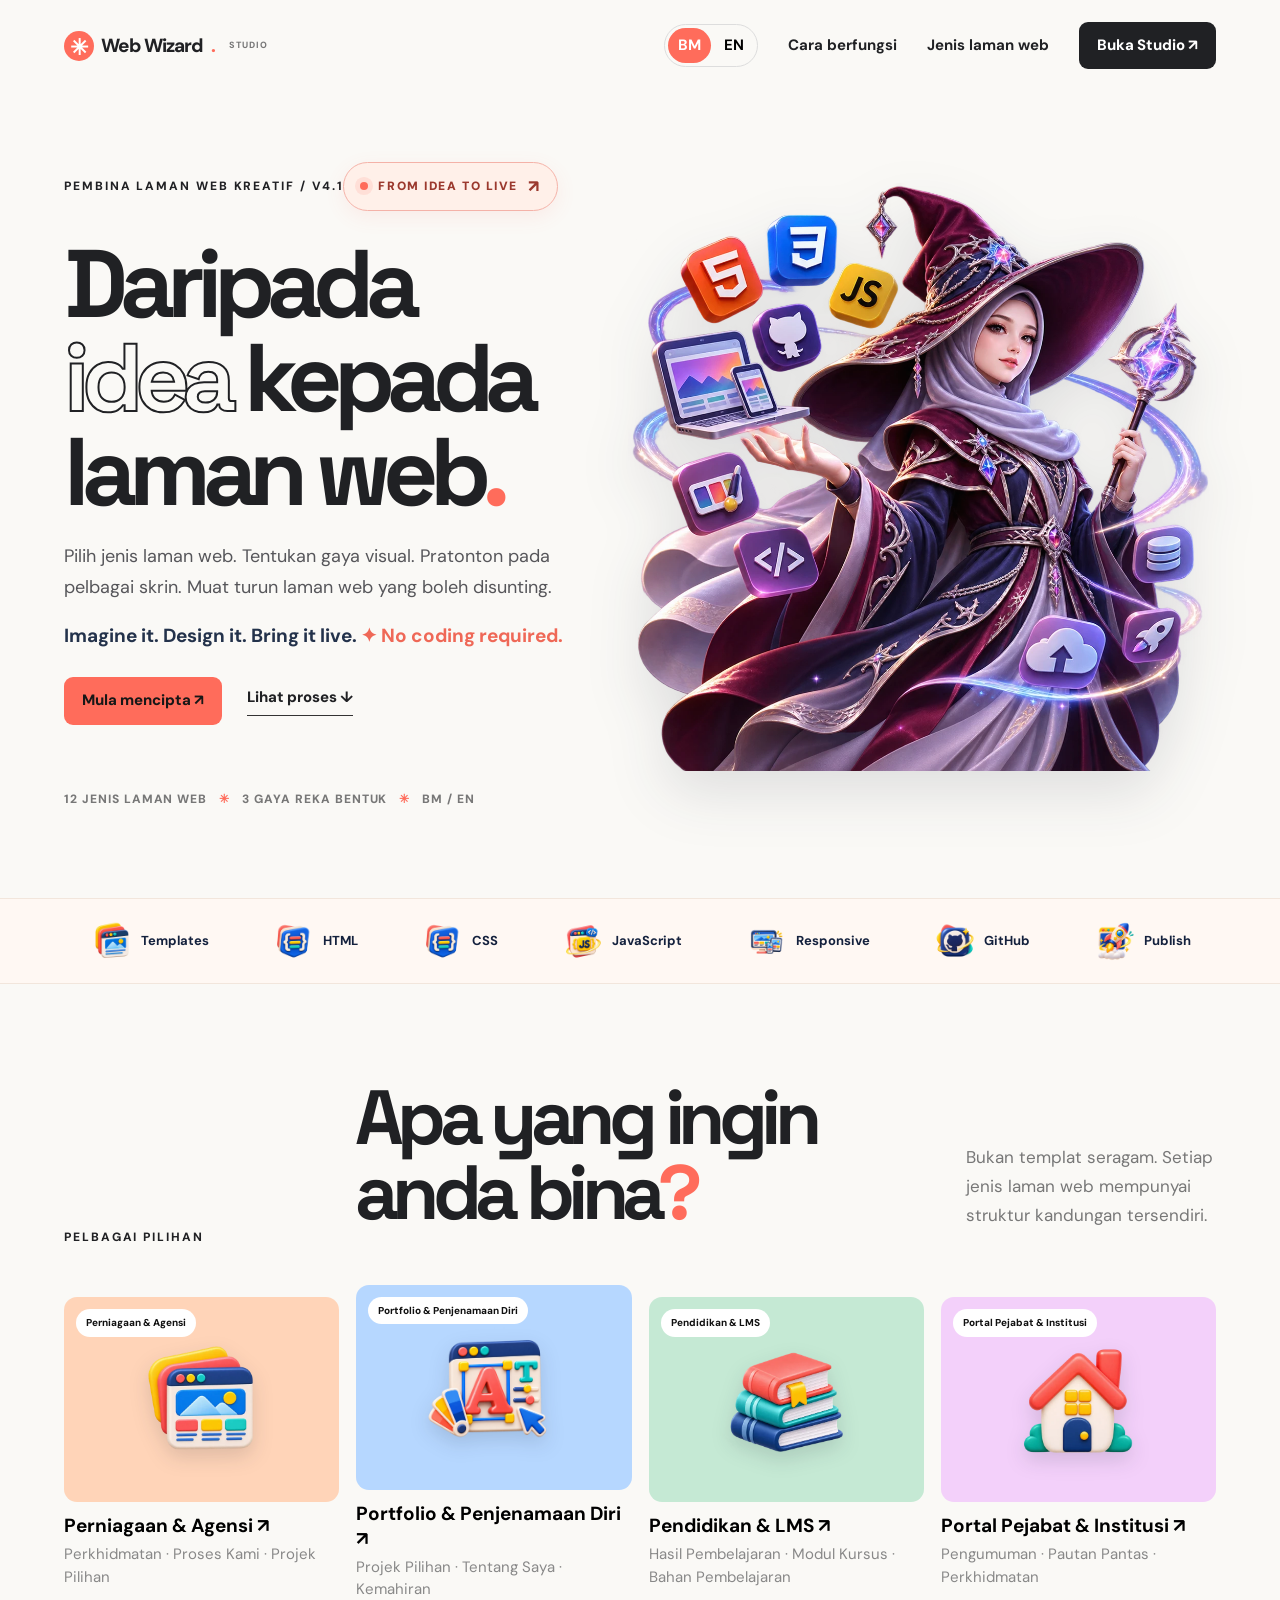
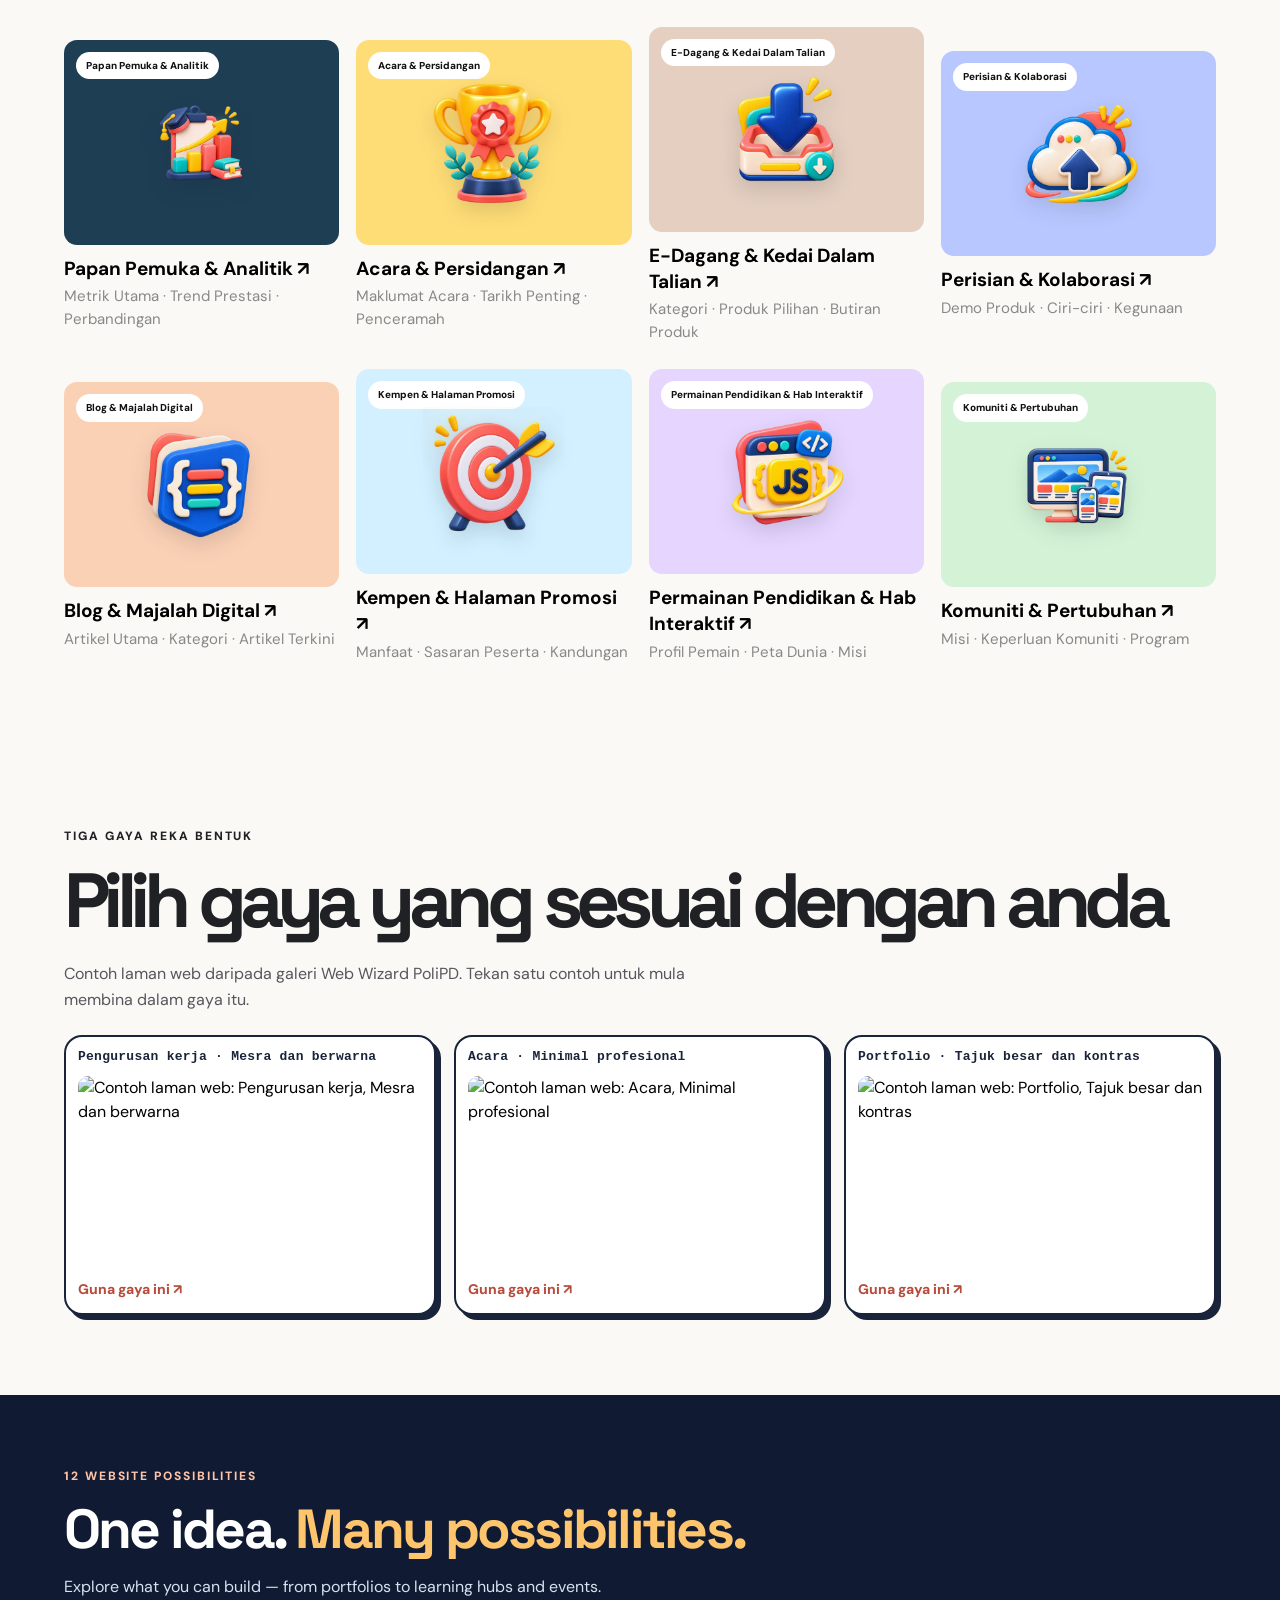
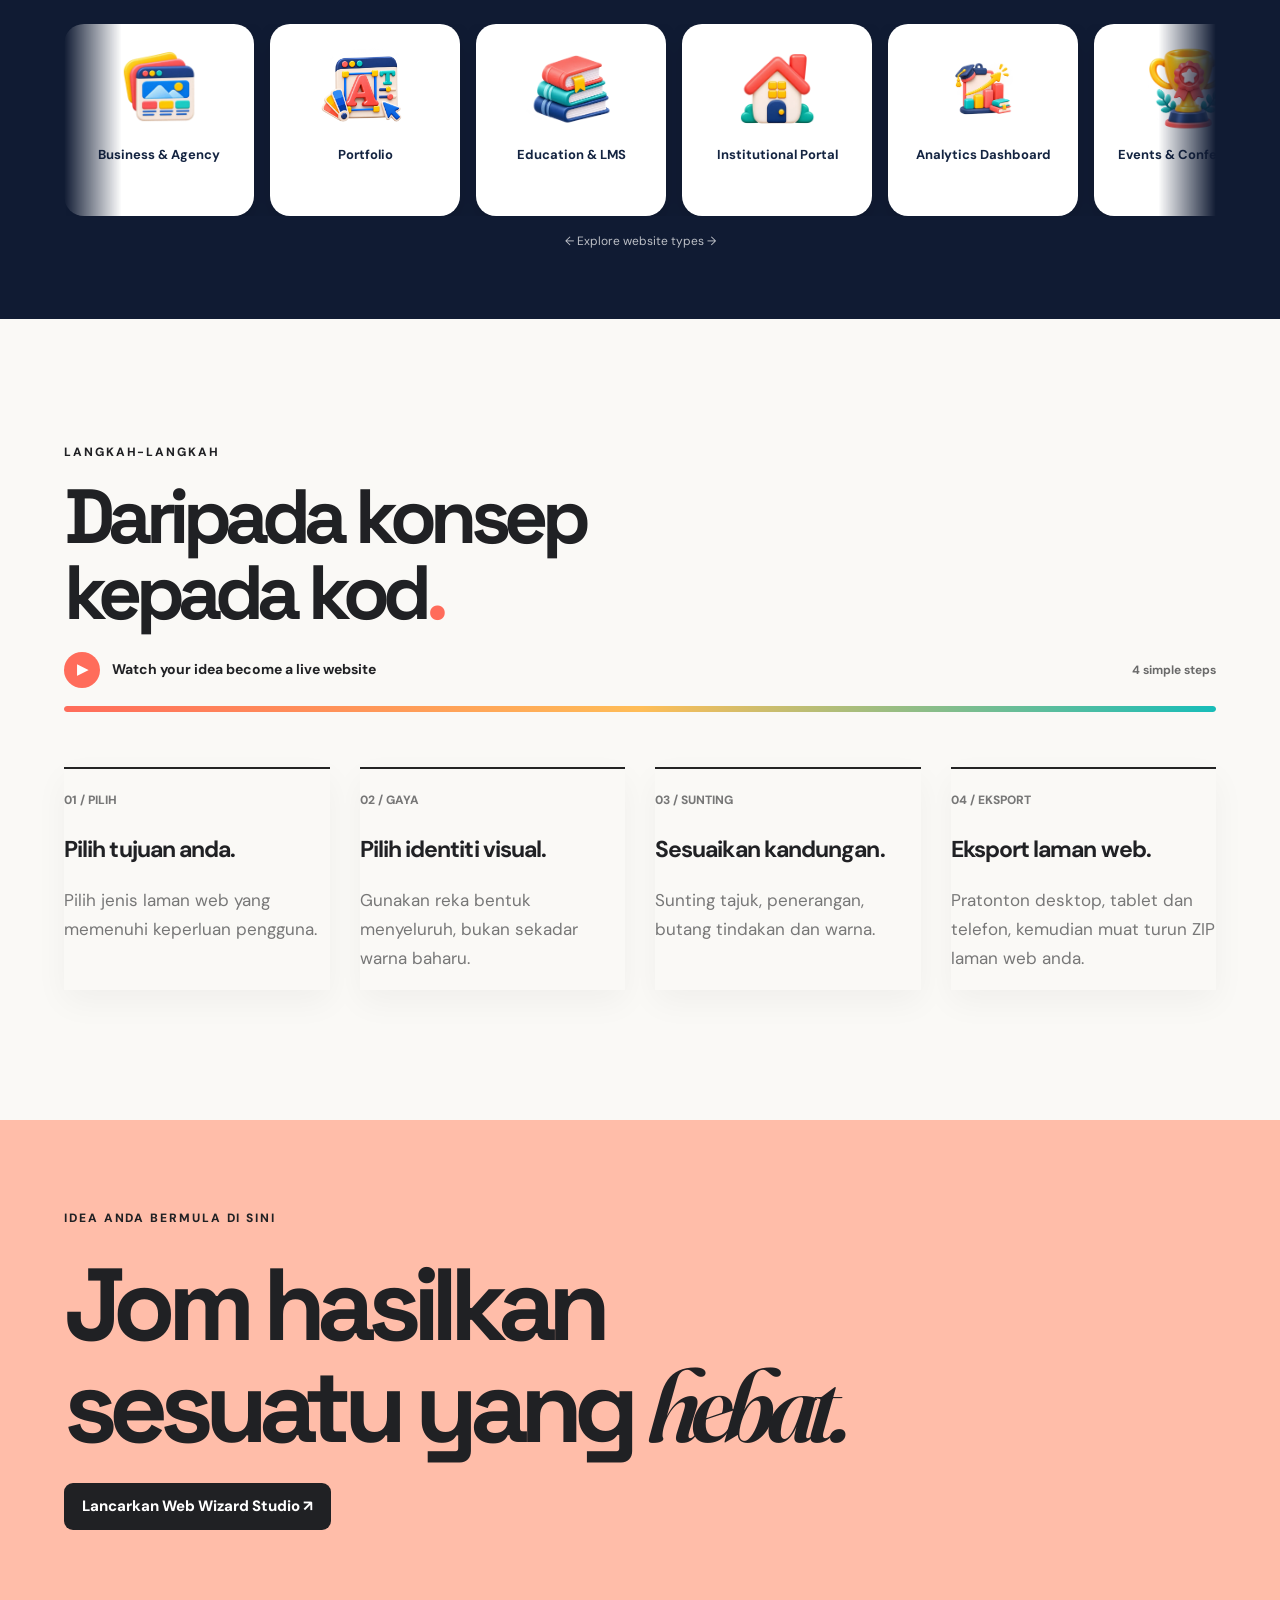
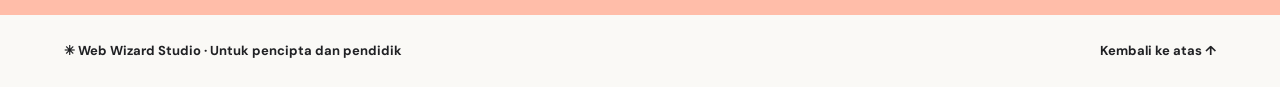
==== commit 1b982e90: "Add files via upload" ====
--- a/index.html
+++ b/index.html
@@ -1,4 +1,4 @@
-<!doctype html><html lang="en"><head><meta charset="utf-8"><meta name="viewport" content="width=device-width,initial-scale=1"><title>Web Wizard Studio — Ideas to Websites</title><link rel="preconnect" href="https://fonts.googleapis.com"><link rel="preconnect" href="https://fonts.gstatic.com" crossorigin><link href="https://fonts.googleapis.com/css2?family=DM+Sans:wght@400;500;600;700;800&family=Space+Grotesk:wght@400;500;600;700&family=Fraunces:opsz,wght@9..144,600;9..144,800&family=Syne:wght@600;700;800&display=swap" rel="stylesheet"><link rel="stylesheet" href="style.css"></head><body>
-<div id="welcome" class="welcome"><header class="topbar"><a class="brand" href="#" aria-label="Web Wizard Studio home"><span class="brand-mark">✳</span> Web Wizard<span class="brand-dot">.</span><small>STUDIO</small></a><nav class="welcome-nav"><a href="#how">How it works</a><a href="#models">Website types</a><button class="btn btn-dark" data-enter>Open Studio ↗</button></nav></header><main><section class="welcome-hero"><div class="hero-copy"><span class="eyebrow">THE CREATIVE WEBSITE BUILDER / V4.0</span><div class="v403-tagline"><span class="v403-tagline-dot"></span> FROM IDEA TO LIVE <span class="v403-tagline-arrow">↗</span></div><h1>Bringing<br><span class="outline-word">ideas</span> to<br>websites<span class="brand-dot">.</span></h1><p>Choose what you're building. Shape its visual personality. Preview it across screens. Export a real, editable website.</p><p class="v403-hero-caption">Imagine it. Design it. Bring it live. <span>✦ No coding required.</span></p><div class="hero-actions"><button class="btn btn-coral" data-enter>Start creating <span>↗</span></button><a class="text-link" href="#how">Explore the process ↓</a></div><div class="hero-footnote">WEBSITE ARCHETYPES <span>✳</span> 6 DISTINCT STYLES <span>✳</span> LIVE PREVIEW</div></div><div class="hero-art hero-art-wizard" aria-label="Muslimah Web Wizard with floating development tools"><img src="assets/web-wizard-hero.webp" alt="Mystical Muslimah Web Wizard surrounded by web development tools" loading="eager"><div class="old-art" hidden><div class="art-orbit orbit-one"></div><div class="art-orbit orbit-two"></div><div class="art-window art-back"><div class="window-dots">● ● ●</div><div class="art-bars"><i></i><i></i><i></i></div></div><div class="art-window art-front"><div class="window-dots">● ● ●</div><div class="art-layout"><div class="art-photo"><span>W.</span></div><div class="art-words"><b>Make it<br>remarkable.</b><em></em><em></em><strong>EXPLORE ↗</strong></div></div></div><div class="art-sticker sticker-top">✳</div><div class="art-sticker sticker-bottom">DESIGN<br>YOUR WAY ↗</div><div class="art-circle"></div></div></div></section><div class="studio-icon-ribbon" aria-label="Studio tools"><div><img src="assets/icons/templates.webp" alt="" loading="lazy"><span>Templates</span></div><div><img src="assets/icons/html.webp" alt="" loading="lazy"><span>HTML</span></div><div><img src="assets/icons/css.webp" alt="" loading="lazy"><span>CSS</span></div><div><img src="assets/icons/javascript.webp" alt="" loading="lazy"><span>JavaScript</span></div><div><img src="assets/icons/responsive.webp" alt="" loading="lazy"><span>Responsive</span></div><div><img src="assets/icons/github.webp" alt="" loading="lazy"><span>GitHub</span></div><div><img src="assets/icons/launch.webp" alt="" loading="lazy"><span>Publish</span></div></div><section class="section work-section" id="models"><div class="section-heading"><span class="eyebrow">THE POSSIBILITIES</span><h2>What will you<br>create next<span class="brand-dot">?</span></h2><p>Not another one-size-fits-all template. Each website type has its own content structure.</p></div><div id="model-gallery" class="model-gallery"></div></section><section class="v403-showcase" aria-label="Website types in motion"><div class="v403-showcase-head"><span class="eyebrow">12 WEBSITE POSSIBILITIES</span><h2>One idea. <em>Many possibilities.</em></h2><p>Explore what you can build — from portfolios to learning hubs and events.</p></div><div class="v403-marquee-window"><div class="v403-marquee-track" id="v403-marquee-track"></div></div><div class="v403-marquee-hint">← Explore website types →</div></section><section class="section how-section" id="how"><span class="eyebrow">THE PROCESS</span><h2>From concept<br>to code<span class="brand-dot">.</span></h2><div class="v403-process-intro"><span class="v403-process-play">▶</span> Watch your idea become a live website <span class="v403-process-time">4 simple steps</span></div><div class="v403-progress"><span class="v403-progress-fill"></span></div><div class="steps v403-steps"><article><span>01 / CHOOSE</span><h3>Pick your purpose.</h3><p>Choose a website archetype with sections that fit its real audience.</p></article><article><span>02 / STYLE</span><h3>Find your visual voice.</h3><p>Apply a complete design direction—not just a new colour palette.</p></article><article><span>03 / REFINE</span><h3>Make it yours.</h3><p>Edit the title, description, call to action and design colours.</p></article><article><span>04 / SHIP</span><h3>Take the code.</h3><p>Preview desktop, tablet and mobile, then export a standalone HTML website.</p></article></div></section><section class="bottom-cta"><span class="eyebrow">YOUR NEXT IDEA STARTS HERE</span><h2>Let's make<br>something <i>great.</i></h2><button class="btn btn-dark" data-enter>Launch Web Wizard Studio ↗</button></section></main><footer class="welcome-footer"><span>✳ Web Wizard Studio · Built for makers and educators</span><a href="#welcome">Back to top ↑</a></footer></div>
-<div id="studio" class="studio hidden"><header class="studio-header"><div class="studio-brand"><button id="back-home" class="icon-button" title="Back to welcome" aria-label="Back to welcome">←</button><span class="brand-mark">✳</span><strong>Web Wizard<span class="brand-dot">.</span></strong><small>STUDIO / V3</small></div><div class="device-controls" role="group" aria-label="Preview device"><button class="device active" data-device="desktop">▣ <span>Desktop</span></button><button class="device" data-device="tablet">▯ <span>Tablet</span></button><button class="device" data-device="mobile">▯ <span>Mobile</span></button></div><div class="studio-actions"><button id="blueprint-btn" class="btn btn-outline">Blueprint & Tokens</button><button id="export-btn" class="btn btn-dark">Export HTML ↓</button></div></header><div class="studio-body"><aside class="controls"><div class="sidebar-intro"><span class="eyebrow">YOUR CREATIVE WORKSPACE</span><h2>Make it<br>yours<span class="brand-dot">.</span></h2><p>Every choice updates your website preview.</p></div><div class="control-group"><label for="type-select"><img class="control-icon" src="assets/icons/templates.webp" alt=""><span class="control-index">01</span> Website type</label><select id="type-select"></select><p id="type-detail" class="control-help"></p></div><div class="control-group"><label><img class="control-icon" src="assets/icons/palette.webp" alt=""><span class="control-index">02</span> Design direction</label><div id="style-options" class="style-options"></div></div><div class="control-group"><label><img class="control-icon" src="assets/icons/typography.webp" alt=""><span class="control-index">03</span> Make it personal</label><label class="field-label" for="site-title">Website headline</label><input id="site-title" maxlength="110" placeholder="Your headline"><label class="field-label" for="site-desc">Short introduction</label><textarea id="site-desc" rows="3" maxlength="280"></textarea><label class="field-label" for="site-cta">Primary button text</label><input id="site-cta" maxlength="40"><button id="reset-copy" class="small-link">Reset text to example</button></div><div class="control-group"><label><img class="control-icon" src="assets/icons/palette.webp" alt=""><span class="control-index">04</span> Brand colours</label><div id="color-controls" class="color-controls"></div><div class="upload-wrap"><label for="reference-upload">Upload reference image to sample a colour</label><input id="reference-upload" type="file" accept="image/png,image/jpeg,image/webp"><small>Samples an accent colour locally. It does not reconstruct a full design from the image.</small></div></div><div class="control-group"><label><img class="control-icon" src="assets/icons/browser.webp" alt=""><span class="control-index">05</span> Art direction</label><div class="prompt-block"><strong>Hero artwork prompt</strong><p id="hero-prompt"></p><button id="copy-hero" class="small-link">Copy hero prompt ↗</button></div><div class="prompt-block"><strong>Icon system prompt</strong><p id="icon-prompt"></p><button id="copy-icons" class="small-link">Copy icon prompt ↗</button></div></div></aside><main class="preview-stage"><div class="preview-heading"><div><span class="eyebrow">LIVE DESIGN CANVAS</span><h2 id="preview-label">Your website preview</h2></div><div class="preview-tools"><span id="preview-size">1200px</span><button id="reset-all" class="small-link">↺ Reset design</button></div></div><div id="preview-shell" class="preview-shell"><iframe id="preview-frame" title="Generated website preview" sandbox="allow-scripts" referrerpolicy="no-referrer"></iframe></div><p class="preview-note">Interactive demonstration: buttons and navigation inside the preview work locally. Sample data is illustrative, not live.</p></main></div></div>
-<dialog id="blueprint-dialog"><div class="dialog-header"><div><span class="eyebrow">DESIGN HANDOFF</span><h2>Blueprint & Tokens</h2></div><button id="close-dialog" class="icon-button" aria-label="Close dialog">✕</button></div><div class="tab-row"><button class="tab active" data-tab="blueprint">Blueprint</button><button class="tab" data-tab="json">JSON</button><button class="tab" data-tab="css">CSS</button><button class="tab" data-tab="prompts">Prompts</button></div><pre id="code-output"></pre><div class="dialog-actions"><button id="copy-code" class="btn btn-coral">Copy content ↗</button><button id="download-code" class="btn btn-outline">Download file ↓</button></div></dialog><div id="toast" role="status" aria-live="polite"></div><script src="script.js"></script><script src="enhancement.js"></script><script src="interface-i18n.js"></script><link rel="stylesheet" href="studio-v4.css"><script src="studio-v4.js"></script><link rel="stylesheet" href="motion-v4.css"><script defer src="motion-v4.js"></script></body></html>
+<!doctype html><html lang="en"><head><meta charset="utf-8"><meta name="viewport" content="width=device-width,initial-scale=1"><title>Web Wizard Studio — Ideas to Websites</title><meta name="description" content="Bina laman web tanpa kod: pilih jenis, pilih gaya, sunting kandungan dan muat turun. Build a website with no coding: pick a type, pick a style, edit and download."><meta property="og:type" content="website"><meta property="og:title" content="Web Wizard Studio — From Idea to Live"><meta property="og:description" content="Bina laman web tanpa kod. 12 jenis laman, 3 gaya, BM / EN."><meta property="og:image" content="https://juliemarlina-collab.github.io/webwizardstudio/assets/web-wizard-hero.webp"><meta name="theme-color" content="#ff6c5b"><link rel="preconnect" href="https://fonts.googleapis.com"><link rel="preconnect" href="https://fonts.gstatic.com" crossorigin><link href="https://fonts.googleapis.com/css2?family=DM+Sans:wght@400;500;600;700;800&family=Space+Grotesk:wght@400;500;600;700&family=Fraunces:opsz,wght@9..144,600;9..144,800&family=Syne:wght@600;700;800&display=swap" rel="stylesheet"><link rel="stylesheet" href="style.css"></head><body>
+<div id="welcome" class="welcome"><header class="topbar"><a class="brand" href="#" aria-label="Web Wizard Studio home"><span class="brand-mark">✳</span> Web Wizard<span class="brand-dot">.</span><small>STUDIO</small></a><nav class="welcome-nav"><a href="#how">How it works</a><a href="#models">Website types</a><button class="btn btn-dark" data-enter>Open Studio ↗</button></nav></header><main><section class="welcome-hero"><div class="hero-copy"><span class="eyebrow">THE CREATIVE WEBSITE BUILDER / V4.1</span><div class="v403-tagline"><span class="v403-tagline-dot"></span> FROM IDEA TO LIVE <span class="v403-tagline-arrow">↗</span></div><h1>Bringing<br><span class="outline-word">ideas</span> to<br>websites<span class="brand-dot">.</span></h1><p>Choose what you're building. Shape its visual personality. Preview it across screens. Export a real, editable website.</p><p class="v403-hero-caption">Imagine it. Design it. Bring it live. <span>✦ No coding required.</span></p><div class="hero-actions"><button class="btn btn-coral" data-enter>Start creating <span>↗</span></button><a class="text-link" href="#how">Explore the process ↓</a></div><div class="hero-footnote">12 WEBSITE TYPES <span>✳</span> 3 DESIGN STYLES <span>✳</span> LIVE PREVIEW</div></div><div class="hero-art hero-art-wizard" aria-label="Muslimah Web Wizard with floating development tools"><img src="assets/web-wizard-hero.webp" alt="Mystical Muslimah Web Wizard surrounded by web development tools" loading="eager"><div class="old-art" hidden><div class="art-orbit orbit-one"></div><div class="art-orbit orbit-two"></div><div class="art-window art-back"><div class="window-dots">● ● ●</div><div class="art-bars"><i></i><i></i><i></i></div></div><div class="art-window art-front"><div class="window-dots">● ● ●</div><div class="art-layout"><div class="art-photo"><span>W.</span></div><div class="art-words"><b>Make it<br>remarkable.</b><em></em><em></em><strong>EXPLORE ↗</strong></div></div></div><div class="art-sticker sticker-top">✳</div><div class="art-sticker sticker-bottom">DESIGN<br>YOUR WAY ↗</div><div class="art-circle"></div></div></div></section><div class="studio-icon-ribbon" aria-label="Studio tools"><div><img src="assets/icons/templates.webp" alt="" loading="lazy"><span>Templates</span></div><div><img src="assets/icons/html.webp" alt="" loading="lazy"><span>HTML</span></div><div><img src="assets/icons/css.webp" alt="" loading="lazy"><span>CSS</span></div><div><img src="assets/icons/javascript.webp" alt="" loading="lazy"><span>JavaScript</span></div><div><img src="assets/icons/responsive.webp" alt="" loading="lazy"><span>Responsive</span></div><div><img src="assets/icons/github.webp" alt="" loading="lazy"><span>GitHub</span></div><div><img src="assets/icons/launch.webp" alt="" loading="lazy"><span>Publish</span></div></div><section class="section work-section" id="models"><div class="section-heading"><span class="eyebrow">THE POSSIBILITIES</span><h2>What will you<br>create next<span class="brand-dot">?</span></h2><p>Not another one-size-fits-all template. Each website type has its own content structure.</p></div><div id="model-gallery" class="model-gallery"></div></section><section class="v403-showcase" aria-label="Website types in motion"><div class="v403-showcase-head"><span class="eyebrow">12 WEBSITE POSSIBILITIES</span><h2>One idea. <em>Many possibilities.</em></h2><p>Explore what you can build — from portfolios to learning hubs and events.</p></div><div class="v403-marquee-window"><div class="v403-marquee-track" id="v403-marquee-track"></div></div><div class="v403-marquee-hint">← Explore website types →</div></section><section class="section how-section" id="how"><span class="eyebrow">THE PROCESS</span><h2>From concept<br>to code<span class="brand-dot">.</span></h2><div class="v403-process-intro"><span class="v403-process-play">▶</span> Watch your idea become a live website <span class="v403-process-time">4 simple steps</span></div><div class="v403-progress"><span class="v403-progress-fill"></span></div><div class="steps v403-steps"><article><span>01 / CHOOSE</span><h3>Pick your purpose.</h3><p>Choose a website archetype with sections that fit its real audience.</p></article><article><span>02 / STYLE</span><h3>Find your visual voice.</h3><p>Apply a complete design direction—not just a new colour palette.</p></article><article><span>03 / REFINE</span><h3>Make it yours.</h3><p>Edit the title, description, call to action and design colours.</p></article><article><span>04 / SHIP</span><h3>Take the code.</h3><p>Preview desktop, tablet and mobile, then download your website as a ZIP.</p></article></div></section><section class="bottom-cta"><span class="eyebrow">YOUR NEXT IDEA STARTS HERE</span><h2>Let's make<br>something <i>great.</i></h2><button class="btn btn-dark" data-enter>Launch Web Wizard Studio ↗</button></section></main><footer class="welcome-footer"><span>✳ Web Wizard Studio · Built for makers and educators</span><a href="#welcome">Back to top ↑</a></footer></div>
+<div id="studio" class="studio hidden"><header class="studio-header"><div class="studio-brand"><button id="back-home" class="icon-button" title="Back to welcome" aria-label="Back to welcome">←</button><span class="brand-mark">✳</span><strong>Web Wizard<span class="brand-dot">.</span></strong><small>STUDIO / V4.1</small></div><div class="device-controls" role="group" aria-label="Preview device"><button class="device active" data-device="desktop">▣ <span>Desktop</span></button><button class="device" data-device="tablet">▯ <span>Tablet</span></button><button class="device" data-device="mobile">▯ <span>Mobile</span></button></div><div class="studio-actions"><button id="blueprint-btn" class="btn btn-outline">Blueprint & Tokens</button><button id="export-btn" class="btn btn-dark">Export HTML ↓</button></div></header><div class="studio-body"><aside class="controls"><div class="sidebar-intro"><span class="eyebrow">YOUR CREATIVE WORKSPACE</span><h2>Make it<br>yours<span class="brand-dot">.</span></h2><p>Every choice updates your website preview.</p></div><div class="control-group" data-g="type"><label class="group-label" for="type-select"><img class="control-icon" src="assets/icons/templates.webp" alt=""><span class="control-index">01</span> Website type</label><select id="type-select"></select><p id="type-detail" class="control-help"></p></div><div class="control-group" data-g="style"><label class="group-label"><img class="control-icon" src="assets/icons/palette.webp" alt=""><span class="control-index">02</span> Design direction</label><div id="style-options" class="style-options"></div></div><div class="control-group" data-g="content"><label class="group-label"><img class="control-icon" src="assets/icons/typography.webp" alt=""><span class="control-index">03</span> Make it personal</label><label class="field-label" for="site-name">Website name</label><input id="site-name" maxlength="60" placeholder="e.g. Kelab Robotik POLIPD"><label class="field-label" for="site-title">Website headline</label><input id="site-title" maxlength="110" placeholder="Your headline"><label class="field-label" for="site-desc">Short introduction</label><textarea id="site-desc" rows="3" maxlength="280"></textarea><label class="field-label" for="site-cta">Primary button text</label><input id="site-cta" maxlength="40"><button id="reset-copy" class="small-link">Reset text to example</button><div class="upload-wrap hero-upload-wrap"><label id="hero-upload-label" for="hero-upload">Hero image (optional)</label><input id="hero-upload" type="file" accept="image/png,image/jpeg,image/webp"><img id="hero-thumb" class="hero-thumb" alt="" hidden><button id="hero-remove" type="button" class="small-link" hidden>Remove image</button><small id="hero-help">Shown beside or below your headline. The image stays on your device until you download the website.</small></div></div><div class="control-group" data-g="colours"><label class="group-label"><img class="control-icon" src="assets/icons/palette.webp" alt=""><span class="control-index">04</span> Brand colours</label><div id="color-controls" class="color-controls"></div><div class="upload-wrap"><label for="reference-upload">Upload reference image to sample a colour</label><input id="reference-upload" type="file" accept="image/png,image/jpeg,image/webp"><small>Samples an accent colour locally. It does not reconstruct a full design from the image.</small></div></div><div class="control-group" data-g="art"><label class="group-label"><img class="control-icon" src="assets/icons/browser.webp" alt=""><span class="control-index">05</span> Art direction</label><div class="prompt-block"><strong id="hero-prompt-title">Hero artwork prompt</strong><p id="hero-prompt"></p><button id="copy-hero" class="small-link">Copy hero prompt ↗</button></div><div class="prompt-block"><strong id="icon-prompt-title">Icon system prompt</strong><p id="icon-prompt"></p><button id="copy-icons" class="small-link">Copy icon prompt ↗</button></div></div></aside><main class="preview-stage"><div class="preview-heading"><div><span class="eyebrow">LIVE DESIGN CANVAS</span><h2 id="preview-label">Your website preview</h2></div><div class="preview-tools"><span id="preview-size">1200px</span><button id="reset-all" class="small-link">↺ Reset design</button></div></div><div id="preview-shell" class="preview-shell"><iframe id="preview-frame" title="Generated website preview" sandbox="allow-scripts" referrerpolicy="no-referrer"></iframe></div><p class="preview-note">Interactive demonstration: buttons and navigation inside the preview work locally. Sample data is illustrative, not live.</p></main></div></div>
+<dialog id="blueprint-dialog"><div class="dialog-header"><div><span class="eyebrow">DESIGN HANDOFF</span><h2>Blueprint & Tokens</h2></div><button id="close-dialog" class="icon-button" aria-label="Close dialog">✕</button></div><div class="tab-row"><button class="tab active" data-tab="blueprint">Blueprint</button><button class="tab" data-tab="json">JSON</button><button class="tab" data-tab="css">CSS</button><button class="tab" data-tab="prompts">Prompts</button></div><pre id="code-output"></pre><div class="dialog-actions"><button id="copy-code" class="btn btn-coral">Copy content ↗</button><button id="download-code" class="btn btn-outline">Download file ↓</button></div></dialog><div id="toast" role="status" aria-live="polite"></div><script src="script.js"></script><script src="enhancement.js"></script><script src="interface-i18n.js"></script><script src="site-template.js"></script><link rel="stylesheet" href="studio-v4.css"><script src="studio-v4.js"></script><link rel="stylesheet" href="motion-v4.css"><script defer src="motion-v4.js"></script></body></html>
--- a/studio-v4.css
+++ b/studio-v4.css
@@ -26,3 +26,49 @@
 .v4-actions button{display:inline-flex;align-items:center;justify-content:center;gap:7px}
 .v4-action-art{width:28px;height:28px;object-fit:contain;flex-shrink:0}
 .gallery-3d-icon{object-fit:contain}
+
+/* v4.1: single export, numbered steps, hero image, next-step note */
+#export-btn{display:none!important}
+.v4-tool{position:relative}
+.v4-step{position:absolute;top:6px;left:8px;width:20px;height:20px;border-radius:50%;background:#19243b;color:#fff;font-size:11px;font-weight:800;display:grid;place-items:center}
+.v4-tool.selected .v4-step{background:#ff6c5b}
+.v4-hint{margin:0 0 12px;padding:10px 12px;border-radius:10px;background:#f0eaff;color:#3d2a66;font-size:13px;line-height:1.5}
+.v4-fields .field-label{font-size:12px}
+.v4-fields .group-label{display:block;font-weight:800;margin-bottom:8px}
+.v4-fields .small-link{font-size:13px;cursor:pointer}
+.v4-fields .upload-wrap label{font-size:13px}.v4-fields .upload-wrap small{font-size:12px}.v4-fields .upload-wrap input{font-size:13px!important}
+.hero-thumb{display:block;max-width:180px;max-height:110px;border-radius:8px;margin:4px 0 8px;object-fit:cover}
+.hero-thumb[hidden],#hero-remove[hidden]{display:none!important}
+.v4-section-item.is-hidden{opacity:.55}
+.v4-section-foot{display:flex;flex-wrap:wrap;gap:8px}
+.v4-section-actions button{min-width:36px;min-height:36px}
+.v4-next{margin-top:12px;padding:14px 16px;border-radius:14px;background:#e6f7ed;border:1px solid #9fd8b8;color:#143d2b;font-size:14px;line-height:1.55;display:grid;gap:8px}
+.v4-next[hidden]{display:none!important}
+.v4-next ol{margin:0;padding-left:20px}
+.v4-next a{font-weight:800;color:#0d5a3a}
+.v4-next .v4-close{justify-self:start}
+
+/* v4.1: sample websites (same images as the Web Wizard PoliPD gallery) */
+.style-option{display:flex;flex-direction:column;gap:6px}
+.style-sample{width:100%;aspect-ratio:16/9;object-fit:cover;border-radius:6px;border:1px solid #e5e5e5;display:block}
+.style-sample-tag{font-size:11px;color:#777;font-weight:600}
+.v41-styles{text-align:left}
+.v41-styles h2{margin:.2em 0 .3em}
+.v41-styles-lead{max-width:60ch;color:#56565c;font-size:16px;line-height:1.6;margin:0 0 22px}
+.v41-styles-grid{display:grid;grid-template-columns:repeat(3,minmax(0,1fr));gap:18px}
+.v41-style-card{display:flex;flex-direction:column;gap:10px;padding:12px;background:#fff;border:2px solid #19243b;border-radius:18px;box-shadow:5px 5px 0 #19243b;cursor:pointer;text-align:left;font:inherit;transition:transform .15s,box-shadow .15s}
+.v41-style-card:hover{transform:translate(-2px,-2px);box-shadow:7px 7px 0 #ff6c5b}
+.v41-style-card:focus-visible{outline:3px solid #345cde;outline-offset:3px}
+.v41-style-card img{width:100%;height:auto;aspect-ratio:16/9;object-fit:cover;border-radius:10px;display:block}
+.v41-style-tag{font:700 13px/1.3 ui-monospace,Menlo,Consolas,monospace;letter-spacing:.02em;color:#19243b}
+.v41-style-go{font-weight:800;font-size:14px;color:#b84c3c}
+@media(max-width:760px){.v41-styles-grid{grid-template-columns:1fr}}
+@media(prefers-reduced-motion:reduce){.v41-style-card{transition:none}}
+.v4-panel{max-height:430px}
+@media(max-width:700px){.v4-panel{max-height:340px}}
+
+/* v4.1: 3D toolbar icons */
+.v4-tool-symbol.has-art{width:56px;height:56px;background:transparent!important;border-radius:0}
+.v4-tool-symbol.has-art img{width:56px;height:56px;object-fit:contain;display:block}
+.v4-tool{min-height:96px}
+@media(max-width:700px){.v4-tool-symbol.has-art,.v4-tool-symbol.has-art img{width:46px;height:46px}.v4-tool{min-height:82px}}
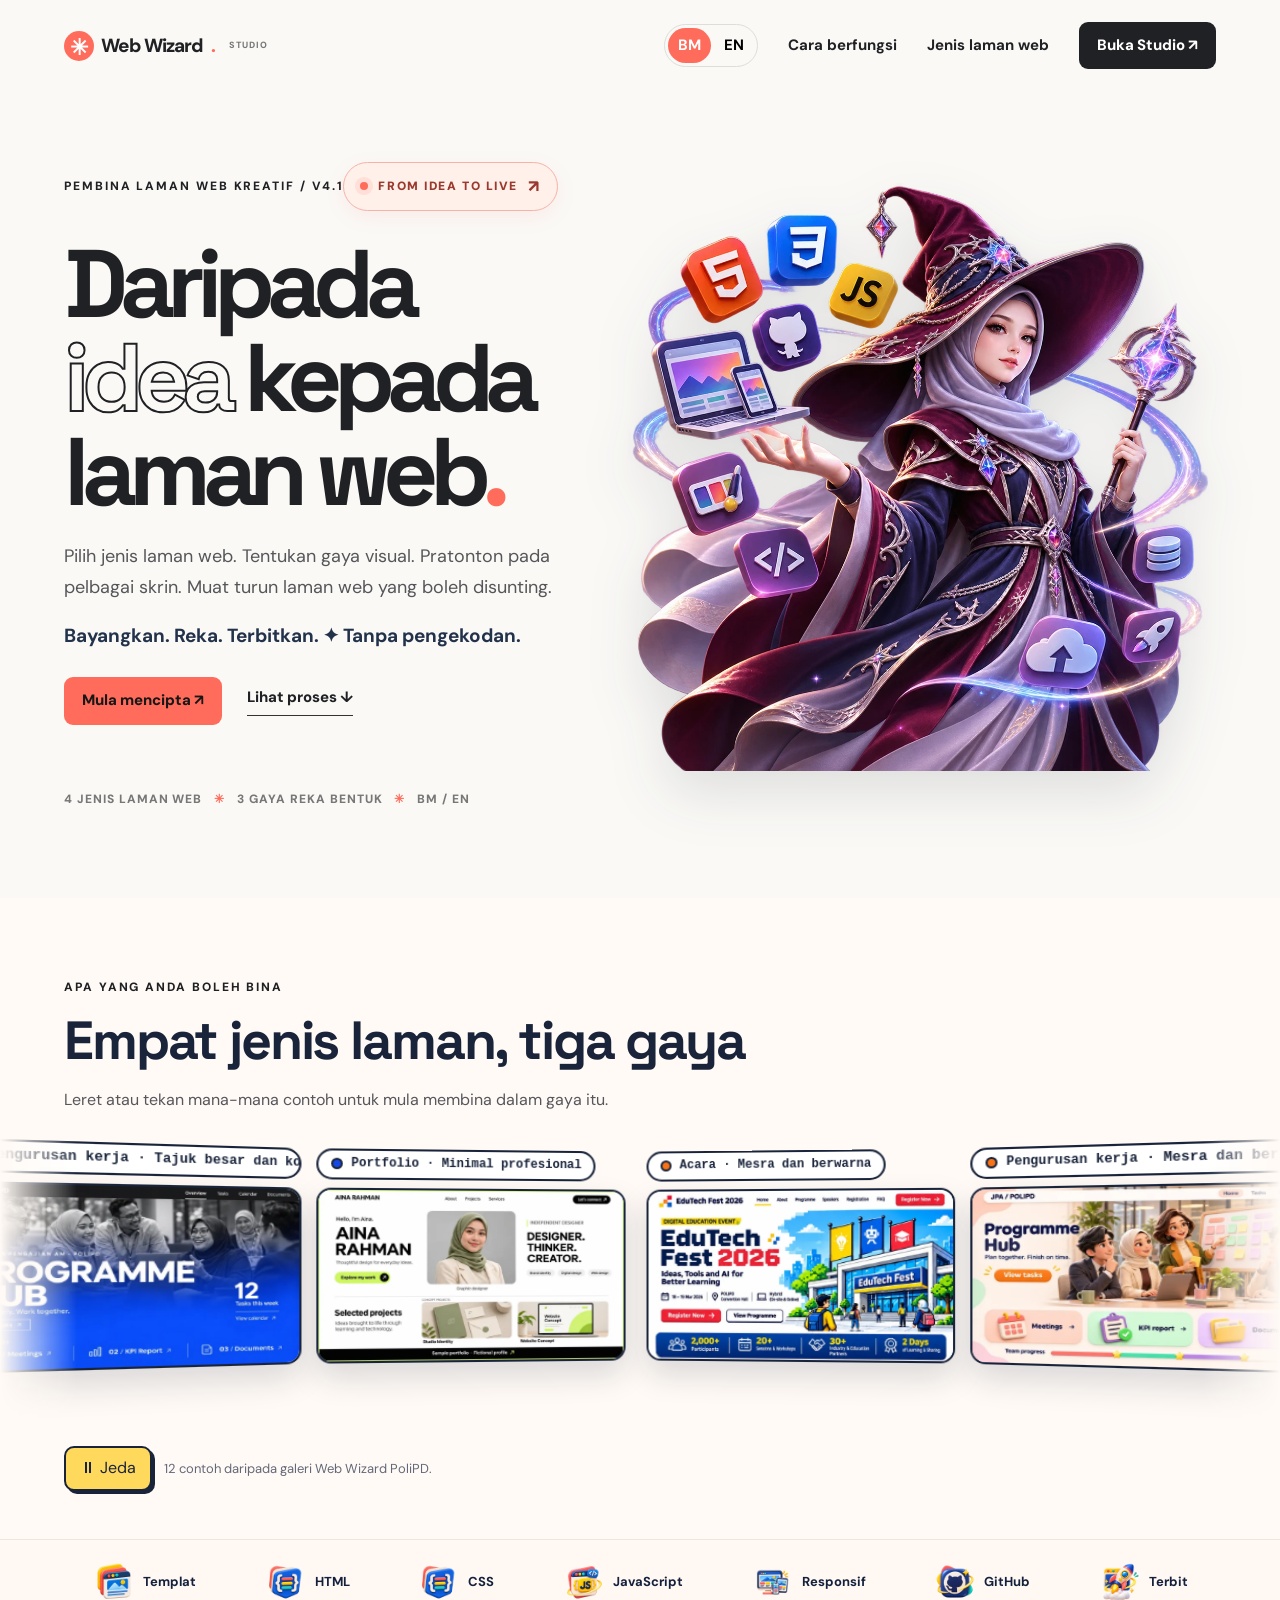
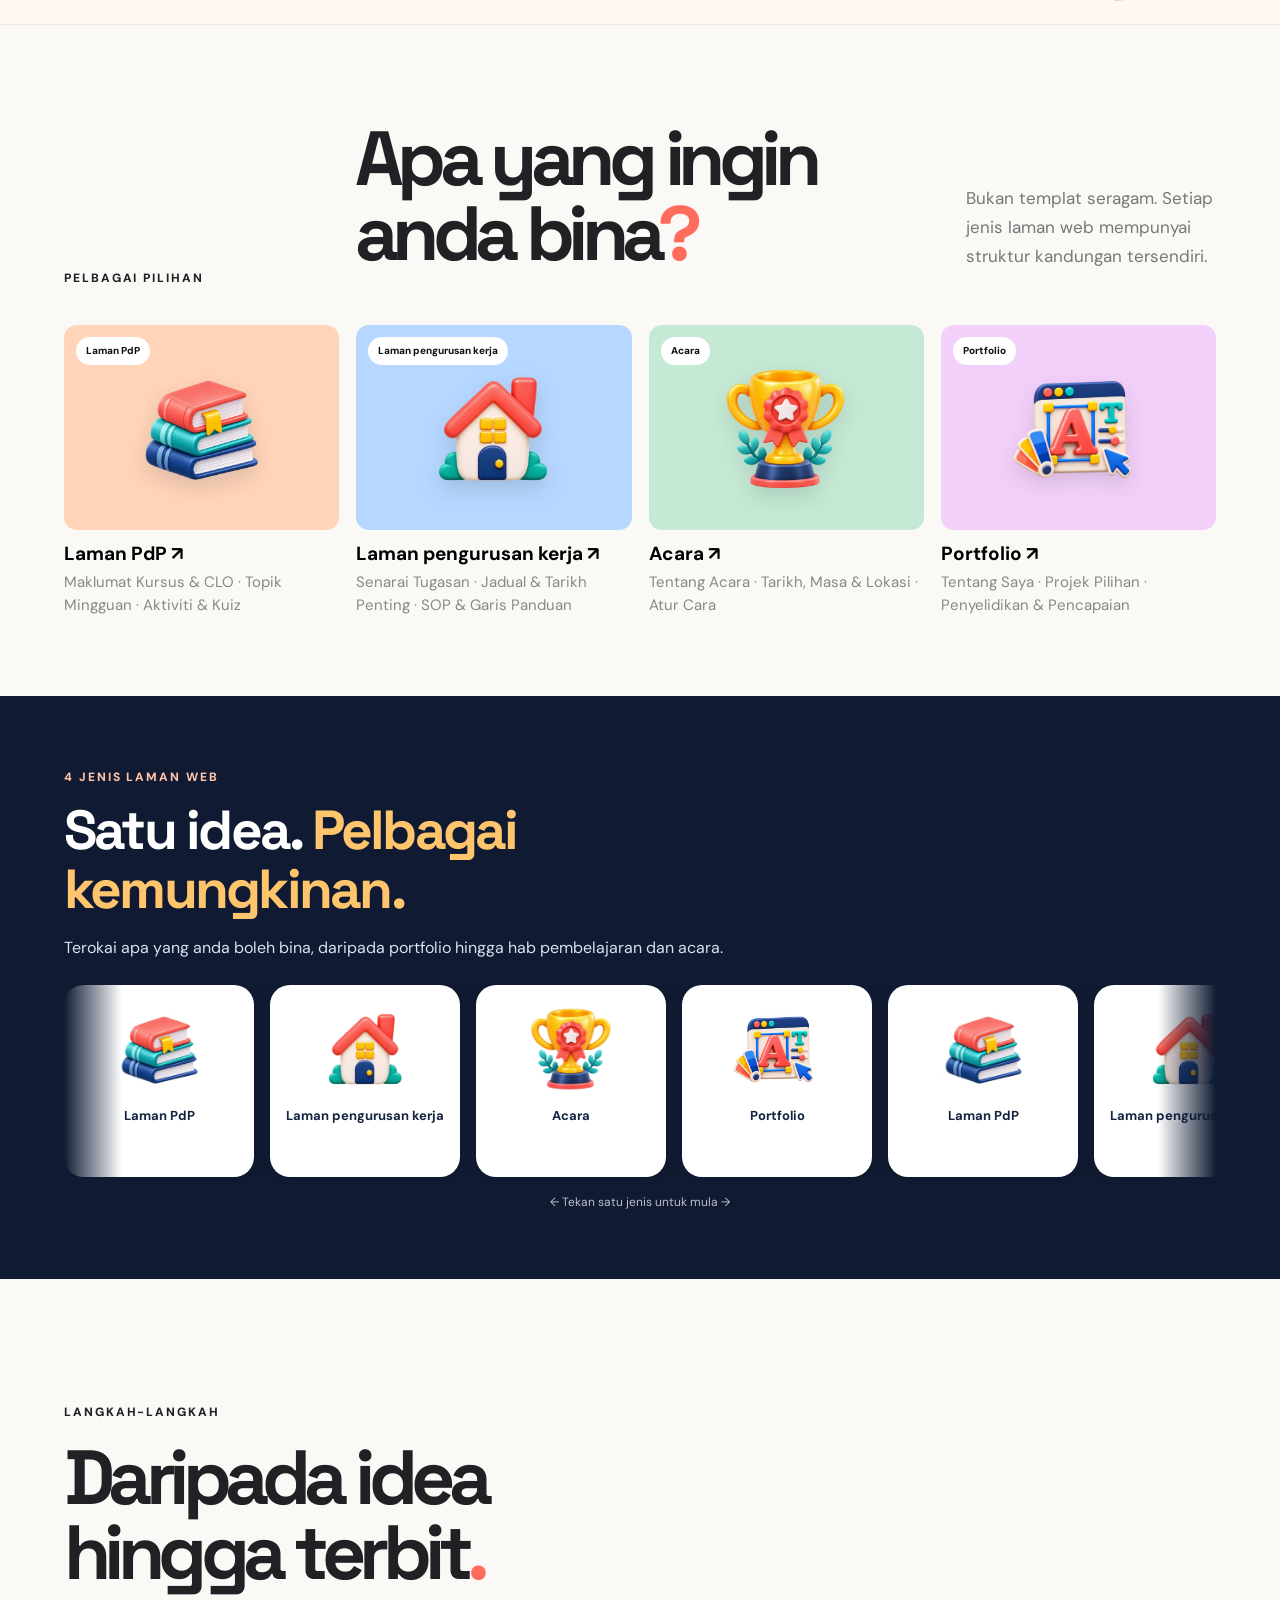
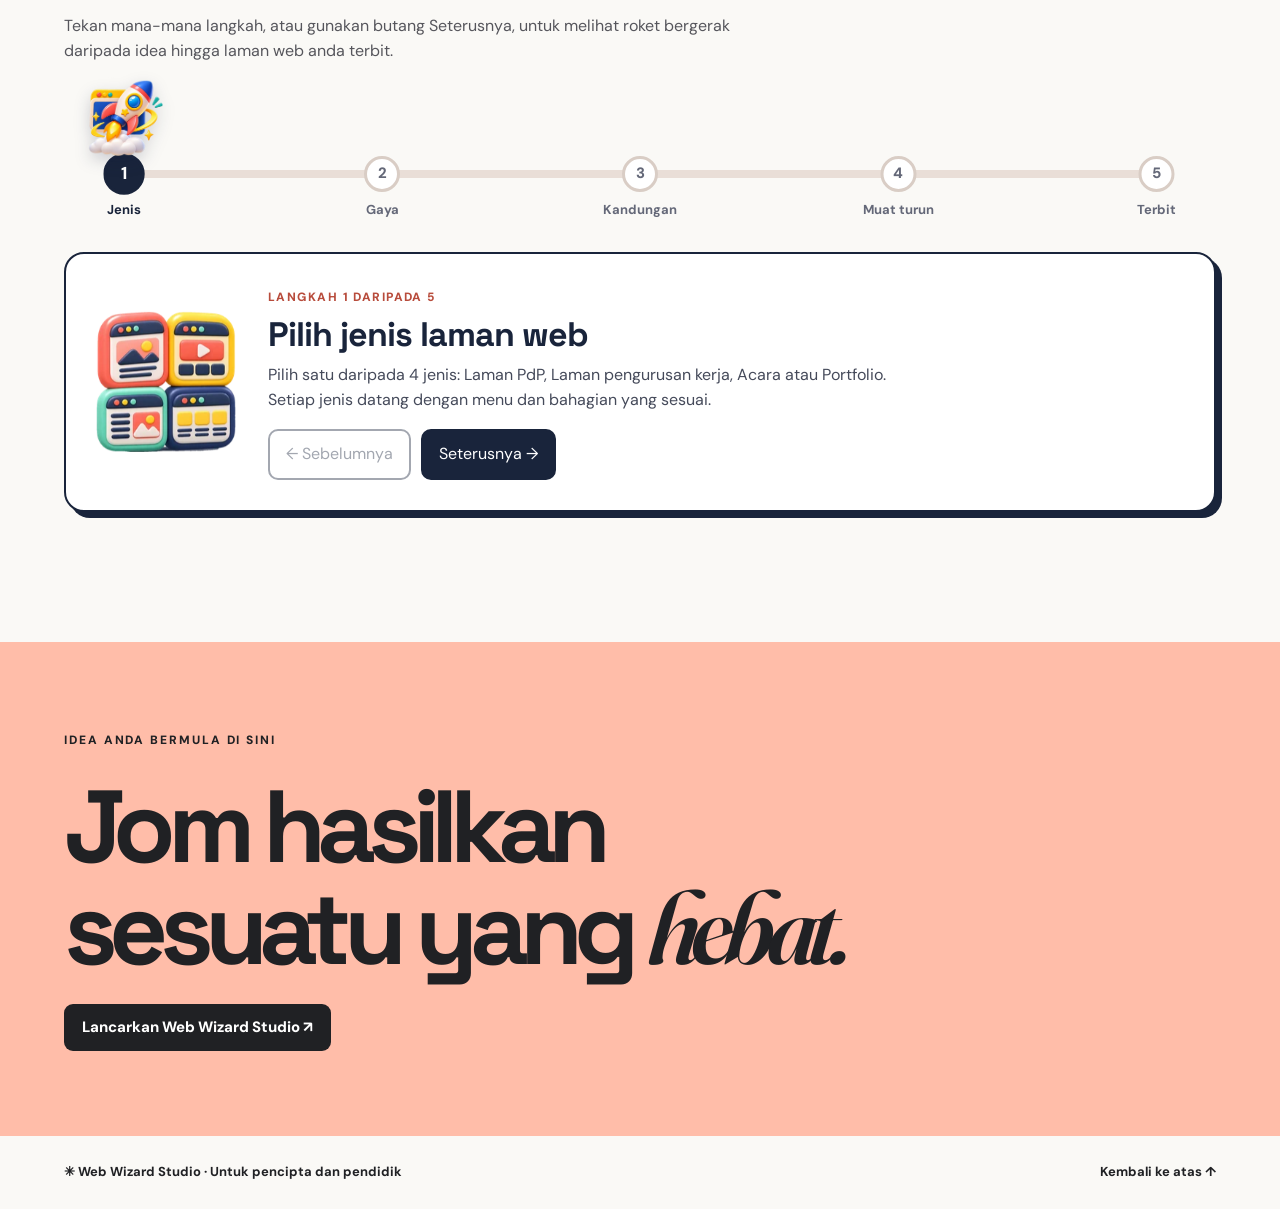
==== commit 0bb6343c: "Add files via upload" ====
--- a/index.html
+++ b/index.html
@@ -1,4 +1,4 @@
-<!doctype html><html lang="en"><head><meta charset="utf-8"><meta name="viewport" content="width=device-width,initial-scale=1"><title>Web Wizard Studio — Ideas to Websites</title><meta name="description" content="Bina laman web tanpa kod: pilih jenis, pilih gaya, sunting kandungan dan muat turun. Build a website with no coding: pick a type, pick a style, edit and download."><meta property="og:type" content="website"><meta property="og:title" content="Web Wizard Studio — From Idea to Live"><meta property="og:description" content="Bina laman web tanpa kod. 12 jenis laman, 3 gaya, BM / EN."><meta property="og:image" content="https://juliemarlina-collab.github.io/webwizardstudio/assets/web-wizard-hero.webp"><meta name="theme-color" content="#ff6c5b"><link rel="preconnect" href="https://fonts.googleapis.com"><link rel="preconnect" href="https://fonts.gstatic.com" crossorigin><link href="https://fonts.googleapis.com/css2?family=DM+Sans:wght@400;500;600;700;800&family=Space+Grotesk:wght@400;500;600;700&family=Fraunces:opsz,wght@9..144,600;9..144,800&family=Syne:wght@600;700;800&display=swap" rel="stylesheet"><link rel="stylesheet" href="style.css"></head><body>
-<div id="welcome" class="welcome"><header class="topbar"><a class="brand" href="#" aria-label="Web Wizard Studio home"><span class="brand-mark">✳</span> Web Wizard<span class="brand-dot">.</span><small>STUDIO</small></a><nav class="welcome-nav"><a href="#how">How it works</a><a href="#models">Website types</a><button class="btn btn-dark" data-enter>Open Studio ↗</button></nav></header><main><section class="welcome-hero"><div class="hero-copy"><span class="eyebrow">THE CREATIVE WEBSITE BUILDER / V4.1</span><div class="v403-tagline"><span class="v403-tagline-dot"></span> FROM IDEA TO LIVE <span class="v403-tagline-arrow">↗</span></div><h1>Bringing<br><span class="outline-word">ideas</span> to<br>websites<span class="brand-dot">.</span></h1><p>Choose what you're building. Shape its visual personality. Preview it across screens. Export a real, editable website.</p><p class="v403-hero-caption">Imagine it. Design it. Bring it live. <span>✦ No coding required.</span></p><div class="hero-actions"><button class="btn btn-coral" data-enter>Start creating <span>↗</span></button><a class="text-link" href="#how">Explore the process ↓</a></div><div class="hero-footnote">12 WEBSITE TYPES <span>✳</span> 3 DESIGN STYLES <span>✳</span> LIVE PREVIEW</div></div><div class="hero-art hero-art-wizard" aria-label="Muslimah Web Wizard with floating development tools"><img src="assets/web-wizard-hero.webp" alt="Mystical Muslimah Web Wizard surrounded by web development tools" loading="eager"><div class="old-art" hidden><div class="art-orbit orbit-one"></div><div class="art-orbit orbit-two"></div><div class="art-window art-back"><div class="window-dots">● ● ●</div><div class="art-bars"><i></i><i></i><i></i></div></div><div class="art-window art-front"><div class="window-dots">● ● ●</div><div class="art-layout"><div class="art-photo"><span>W.</span></div><div class="art-words"><b>Make it<br>remarkable.</b><em></em><em></em><strong>EXPLORE ↗</strong></div></div></div><div class="art-sticker sticker-top">✳</div><div class="art-sticker sticker-bottom">DESIGN<br>YOUR WAY ↗</div><div class="art-circle"></div></div></div></section><div class="studio-icon-ribbon" aria-label="Studio tools"><div><img src="assets/icons/templates.webp" alt="" loading="lazy"><span>Templates</span></div><div><img src="assets/icons/html.webp" alt="" loading="lazy"><span>HTML</span></div><div><img src="assets/icons/css.webp" alt="" loading="lazy"><span>CSS</span></div><div><img src="assets/icons/javascript.webp" alt="" loading="lazy"><span>JavaScript</span></div><div><img src="assets/icons/responsive.webp" alt="" loading="lazy"><span>Responsive</span></div><div><img src="assets/icons/github.webp" alt="" loading="lazy"><span>GitHub</span></div><div><img src="assets/icons/launch.webp" alt="" loading="lazy"><span>Publish</span></div></div><section class="section work-section" id="models"><div class="section-heading"><span class="eyebrow">THE POSSIBILITIES</span><h2>What will you<br>create next<span class="brand-dot">?</span></h2><p>Not another one-size-fits-all template. Each website type has its own content structure.</p></div><div id="model-gallery" class="model-gallery"></div></section><section class="v403-showcase" aria-label="Website types in motion"><div class="v403-showcase-head"><span class="eyebrow">12 WEBSITE POSSIBILITIES</span><h2>One idea. <em>Many possibilities.</em></h2><p>Explore what you can build — from portfolios to learning hubs and events.</p></div><div class="v403-marquee-window"><div class="v403-marquee-track" id="v403-marquee-track"></div></div><div class="v403-marquee-hint">← Explore website types →</div></section><section class="section how-section" id="how"><span class="eyebrow">THE PROCESS</span><h2>From concept<br>to code<span class="brand-dot">.</span></h2><div class="v403-process-intro"><span class="v403-process-play">▶</span> Watch your idea become a live website <span class="v403-process-time">4 simple steps</span></div><div class="v403-progress"><span class="v403-progress-fill"></span></div><div class="steps v403-steps"><article><span>01 / CHOOSE</span><h3>Pick your purpose.</h3><p>Choose a website archetype with sections that fit its real audience.</p></article><article><span>02 / STYLE</span><h3>Find your visual voice.</h3><p>Apply a complete design direction—not just a new colour palette.</p></article><article><span>03 / REFINE</span><h3>Make it yours.</h3><p>Edit the title, description, call to action and design colours.</p></article><article><span>04 / SHIP</span><h3>Take the code.</h3><p>Preview desktop, tablet and mobile, then download your website as a ZIP.</p></article></div></section><section class="bottom-cta"><span class="eyebrow">YOUR NEXT IDEA STARTS HERE</span><h2>Let's make<br>something <i>great.</i></h2><button class="btn btn-dark" data-enter>Launch Web Wizard Studio ↗</button></section></main><footer class="welcome-footer"><span>✳ Web Wizard Studio · Built for makers and educators</span><a href="#welcome">Back to top ↑</a></footer></div>
-<div id="studio" class="studio hidden"><header class="studio-header"><div class="studio-brand"><button id="back-home" class="icon-button" title="Back to welcome" aria-label="Back to welcome">←</button><span class="brand-mark">✳</span><strong>Web Wizard<span class="brand-dot">.</span></strong><small>STUDIO / V4.1</small></div><div class="device-controls" role="group" aria-label="Preview device"><button class="device active" data-device="desktop">▣ <span>Desktop</span></button><button class="device" data-device="tablet">▯ <span>Tablet</span></button><button class="device" data-device="mobile">▯ <span>Mobile</span></button></div><div class="studio-actions"><button id="blueprint-btn" class="btn btn-outline">Blueprint & Tokens</button><button id="export-btn" class="btn btn-dark">Export HTML ↓</button></div></header><div class="studio-body"><aside class="controls"><div class="sidebar-intro"><span class="eyebrow">YOUR CREATIVE WORKSPACE</span><h2>Make it<br>yours<span class="brand-dot">.</span></h2><p>Every choice updates your website preview.</p></div><div class="control-group" data-g="type"><label class="group-label" for="type-select"><img class="control-icon" src="assets/icons/templates.webp" alt=""><span class="control-index">01</span> Website type</label><select id="type-select"></select><p id="type-detail" class="control-help"></p></div><div class="control-group" data-g="style"><label class="group-label"><img class="control-icon" src="assets/icons/palette.webp" alt=""><span class="control-index">02</span> Design direction</label><div id="style-options" class="style-options"></div></div><div class="control-group" data-g="content"><label class="group-label"><img class="control-icon" src="assets/icons/typography.webp" alt=""><span class="control-index">03</span> Make it personal</label><label class="field-label" for="site-name">Website name</label><input id="site-name" maxlength="60" placeholder="e.g. Kelab Robotik POLIPD"><label class="field-label" for="site-title">Website headline</label><input id="site-title" maxlength="110" placeholder="Your headline"><label class="field-label" for="site-desc">Short introduction</label><textarea id="site-desc" rows="3" maxlength="280"></textarea><label class="field-label" for="site-cta">Primary button text</label><input id="site-cta" maxlength="40"><button id="reset-copy" class="small-link">Reset text to example</button><div class="upload-wrap hero-upload-wrap"><label id="hero-upload-label" for="hero-upload">Hero image (optional)</label><input id="hero-upload" type="file" accept="image/png,image/jpeg,image/webp"><img id="hero-thumb" class="hero-thumb" alt="" hidden><button id="hero-remove" type="button" class="small-link" hidden>Remove image</button><small id="hero-help">Shown beside or below your headline. The image stays on your device until you download the website.</small></div></div><div class="control-group" data-g="colours"><label class="group-label"><img class="control-icon" src="assets/icons/palette.webp" alt=""><span class="control-index">04</span> Brand colours</label><div id="color-controls" class="color-controls"></div><div class="upload-wrap"><label for="reference-upload">Upload reference image to sample a colour</label><input id="reference-upload" type="file" accept="image/png,image/jpeg,image/webp"><small>Samples an accent colour locally. It does not reconstruct a full design from the image.</small></div></div><div class="control-group" data-g="art"><label class="group-label"><img class="control-icon" src="assets/icons/browser.webp" alt=""><span class="control-index">05</span> Art direction</label><div class="prompt-block"><strong id="hero-prompt-title">Hero artwork prompt</strong><p id="hero-prompt"></p><button id="copy-hero" class="small-link">Copy hero prompt ↗</button></div><div class="prompt-block"><strong id="icon-prompt-title">Icon system prompt</strong><p id="icon-prompt"></p><button id="copy-icons" class="small-link">Copy icon prompt ↗</button></div></div></aside><main class="preview-stage"><div class="preview-heading"><div><span class="eyebrow">LIVE DESIGN CANVAS</span><h2 id="preview-label">Your website preview</h2></div><div class="preview-tools"><span id="preview-size">1200px</span><button id="reset-all" class="small-link">↺ Reset design</button></div></div><div id="preview-shell" class="preview-shell"><iframe id="preview-frame" title="Generated website preview" sandbox="allow-scripts" referrerpolicy="no-referrer"></iframe></div><p class="preview-note">Interactive demonstration: buttons and navigation inside the preview work locally. Sample data is illustrative, not live.</p></main></div></div>
-<dialog id="blueprint-dialog"><div class="dialog-header"><div><span class="eyebrow">DESIGN HANDOFF</span><h2>Blueprint & Tokens</h2></div><button id="close-dialog" class="icon-button" aria-label="Close dialog">✕</button></div><div class="tab-row"><button class="tab active" data-tab="blueprint">Blueprint</button><button class="tab" data-tab="json">JSON</button><button class="tab" data-tab="css">CSS</button><button class="tab" data-tab="prompts">Prompts</button></div><pre id="code-output"></pre><div class="dialog-actions"><button id="copy-code" class="btn btn-coral">Copy content ↗</button><button id="download-code" class="btn btn-outline">Download file ↓</button></div></dialog><div id="toast" role="status" aria-live="polite"></div><script src="script.js"></script><script src="enhancement.js"></script><script src="interface-i18n.js"></script><script src="site-template.js"></script><link rel="stylesheet" href="studio-v4.css"><script src="studio-v4.js"></script><link rel="stylesheet" href="motion-v4.css"><script defer src="motion-v4.js"></script></body></html>
+<!doctype html><html lang="en"><head><meta charset="utf-8"><meta name="viewport" content="width=device-width,initial-scale=1"><title>Web Wizard Studio — Ideas to Websites</title><meta name="description" content="Bina laman web tanpa kod: pilih jenis, pilih gaya, sunting kandungan dan muat turun. Build a website with no coding: pick a type, pick a style, edit and download."><meta property="og:type" content="website"><meta property="og:title" content="Web Wizard Studio — From Idea to Live"><meta property="og:description" content="Bina laman web tanpa kod. 4 jenis laman, 3 gaya, BM / EN."><meta property="og:image" content="https://juliemarlina-collab.github.io/webwizardstudio/assets/web-wizard-hero.webp"><meta name="theme-color" content="#ff6c5b"><link rel="preconnect" href="https://fonts.googleapis.com"><link rel="preconnect" href="https://fonts.gstatic.com" crossorigin><link href="https://fonts.googleapis.com/css2?family=DM+Sans:wght@400;500;600;700;800&family=Space+Grotesk:wght@400;500;600;700&family=Fraunces:opsz,wght@9..144,600;9..144,800&family=Syne:wght@600;700;800&display=swap" rel="stylesheet"><link rel="stylesheet" href="style.css"></head><body>
+<div id="welcome" class="welcome"><header class="topbar"><a class="brand" href="#" aria-label="Web Wizard Studio home"><span class="brand-mark">✳</span> Web Wizard<span class="brand-dot">.</span><small>STUDIO</small></a><nav class="welcome-nav"><a href="#how">How it works</a><a href="#models">Website types</a><button class="btn btn-dark" data-enter>Open Studio ↗</button></nav></header><main><section class="welcome-hero"><div class="hero-copy"><span class="eyebrow">THE CREATIVE WEBSITE BUILDER / V4.1</span><div class="v403-tagline"><span class="v403-tagline-dot"></span> FROM IDEA TO LIVE <span class="v403-tagline-arrow">↗</span></div><h1>Bringing<br><span class="outline-word">ideas</span> to<br>websites<span class="brand-dot">.</span></h1><p>Choose what you're building. Shape its visual personality. Preview it across screens. Export a real, editable website.</p><p class="v403-hero-caption">Imagine it. Design it. Bring it live. <span>✦ No coding required.</span></p><div class="hero-actions"><button class="btn btn-coral" data-enter>Start creating <span>↗</span></button><a class="text-link" href="#how">Explore the process ↓</a></div><div class="hero-footnote">4 WEBSITE TYPES <span>✳</span> 3 DESIGN STYLES <span>✳</span> LIVE PREVIEW</div></div><div class="hero-art hero-art-wizard" aria-label="Muslimah Web Wizard with floating development tools"><img src="assets/web-wizard-hero.webp" alt="Mystical Muslimah Web Wizard surrounded by web development tools" loading="eager"><div class="old-art" hidden><div class="art-orbit orbit-one"></div><div class="art-orbit orbit-two"></div><div class="art-window art-back"><div class="window-dots">● ● ●</div><div class="art-bars"><i></i><i></i><i></i></div></div><div class="art-window art-front"><div class="window-dots">● ● ●</div><div class="art-layout"><div class="art-photo"><span>W.</span></div><div class="art-words"><b>Make it<br>remarkable.</b><em></em><em></em><strong>EXPLORE ↗</strong></div></div></div><div class="art-sticker sticker-top">✳</div><div class="art-sticker sticker-bottom">DESIGN<br>YOUR WAY ↗</div><div class="art-circle"></div></div></div></section><div class="studio-icon-ribbon" aria-label="Studio tools"><div><img src="assets/icons/templates.webp" alt="" loading="lazy"><span>Templates</span></div><div><img src="assets/icons/html.webp" alt="" loading="lazy"><span>HTML</span></div><div><img src="assets/icons/css.webp" alt="" loading="lazy"><span>CSS</span></div><div><img src="assets/icons/javascript.webp" alt="" loading="lazy"><span>JavaScript</span></div><div><img src="assets/icons/responsive.webp" alt="" loading="lazy"><span>Responsive</span></div><div><img src="assets/icons/github.webp" alt="" loading="lazy"><span>GitHub</span></div><div><img src="assets/icons/launch.webp" alt="" loading="lazy"><span>Publish</span></div></div><section class="section work-section" id="models"><div class="section-heading"><span class="eyebrow">THE POSSIBILITIES</span><h2>What will you<br>create next<span class="brand-dot">?</span></h2><p>Not another one-size-fits-all template. Each website type has its own content structure.</p></div><div id="model-gallery" class="model-gallery"></div></section><section class="v403-showcase" aria-label="Website types in motion"><div class="v403-showcase-head"><span class="eyebrow">4 TYPES × 3 STYLES</span><h2>One idea. <em>Many possibilities.</em></h2><p>Explore what you can build — from portfolios to learning hubs and events.</p></div><div class="v403-marquee-window"><div class="v403-marquee-track" id="v403-marquee-track"></div></div><div class="v403-marquee-hint">← Explore website types →</div></section><section class="section how-section" id="how"><span class="eyebrow">THE PROCESS</span><h2>From idea<br>to live<span class="brand-dot">.</span></h2><div id="v41-flow" class="v41-flow"></div></section><section class="bottom-cta"><span class="eyebrow">YOUR NEXT IDEA STARTS HERE</span><h2>Let's make<br>something <i>great.</i></h2><button class="btn btn-dark" data-enter>Launch Web Wizard Studio ↗</button></section></main><footer class="welcome-footer"><span>✳ Web Wizard Studio · Built for makers and educators</span><a href="#welcome">Back to top ↑</a></footer></div>
+<div id="studio" class="studio hidden"><header class="studio-header"><div class="studio-brand"><button id="back-home" class="icon-button" title="Back to welcome" aria-label="Back to welcome">←</button><span class="brand-mark">✳</span><strong>Web Wizard<span class="brand-dot">.</span></strong><small>STUDIO / V4.1</small></div><div class="device-controls" role="group" aria-label="Preview device"><button class="device active" data-device="desktop">▣ <span>Desktop</span></button><button class="device" data-device="tablet">▯ <span>Tablet</span></button><button class="device" data-device="mobile">▯ <span>Mobile</span></button></div><div class="studio-actions"><button id="blueprint-btn" class="btn btn-outline">Blueprint & Tokens</button><button id="export-btn" class="btn btn-dark">Export HTML ↓</button></div></header><div class="studio-body"><aside class="controls"><div class="sidebar-intro"><span class="eyebrow">YOUR CREATIVE WORKSPACE</span><h2>Make it<br>yours<span class="brand-dot">.</span></h2><p>Every choice updates your website preview.</p></div><div class="control-group" data-g="type"><label class="group-label" for="type-select"><img class="control-icon" src="assets/icons/templates.webp" alt=""><span class="control-index">01</span> Website type</label><select id="type-select"></select><p id="type-detail" class="control-help"></p></div><div class="control-group" data-g="style"><label class="group-label"><img class="control-icon" src="assets/icons/palette.webp" alt=""><span class="control-index">02</span> Design direction</label><div id="style-options" class="style-options"></div></div><div class="control-group" data-g="content"><label class="group-label"><img class="control-icon" src="assets/icons/typography.webp" alt=""><span class="control-index">03</span> Make it personal</label><label class="field-label" for="site-name">Website name</label><input id="site-name" maxlength="60" placeholder="e.g. Kelab Robotik POLIPD"><label class="field-label" for="site-title">Website headline</label><input id="site-title" maxlength="110" placeholder="Your headline"><label class="field-label" for="site-desc">Short introduction</label><textarea id="site-desc" rows="3" maxlength="280"></textarea><label class="field-label" for="site-cta">Primary button text</label><input id="site-cta" maxlength="40"><button id="reset-copy" class="small-link">Reset text to example</button><div class="upload-wrap hero-upload-wrap"><label id="hero-upload-label" for="hero-upload">Main image (optional)</label><input id="hero-upload" type="file" accept="image/png,image/jpeg,image/webp"><img id="hero-thumb" class="hero-thumb" alt="" hidden><button id="hero-remove" type="button" class="small-link" hidden>Remove image</button><small id="hero-help">Shown beside or below your headline. The image stays on your device until you download the website.</small></div></div><div class="control-group" data-g="colours"><label class="group-label"><img class="control-icon" src="assets/icons/palette.webp" alt=""><span class="control-index">04</span> Brand colours</label><div id="color-controls" class="color-controls"></div><div class="upload-wrap"><label for="reference-upload">Upload reference image to sample a colour</label><input id="reference-upload" type="file" accept="image/png,image/jpeg,image/webp"><small id="reference-help">Samples an accent colour locally. It does not reconstruct a full design from the image.</small></div></div><div class="control-group" data-g="art"><label class="group-label"><img class="control-icon" src="assets/icons/browser.webp" alt=""><span class="control-index">05</span> Art direction</label><div class="prompt-block"><strong id="hero-prompt-title">Hero artwork prompt</strong><p id="hero-prompt"></p><button id="copy-hero" class="small-link">Copy hero prompt ↗</button></div><div class="prompt-block"><strong id="icon-prompt-title">Icon system prompt</strong><p id="icon-prompt"></p><button id="copy-icons" class="small-link">Copy icon prompt ↗</button></div></div></aside><main class="preview-stage"><div class="preview-heading"><div><span class="eyebrow">LIVE DESIGN CANVAS</span><h2 id="preview-label">Your website preview</h2></div><div class="preview-tools"><span id="preview-size">1200px</span><button id="reset-all" class="small-link">↺ Reset design</button></div></div><div id="preview-shell" class="preview-shell"><iframe id="preview-frame" title="Generated website preview" sandbox="allow-scripts" referrerpolicy="no-referrer"></iframe></div><p class="preview-note">Interactive demonstration: buttons and navigation inside the preview work locally. Sample data is illustrative, not live.</p></main></div></div>
+<dialog id="blueprint-dialog"><div class="dialog-header"><div><span class="eyebrow">DESIGN HANDOFF</span><h2>Blueprint & Tokens</h2></div><button id="close-dialog" class="icon-button" aria-label="Close dialog">✕</button></div><div class="tab-row"><button class="tab active" data-tab="blueprint">Blueprint</button><button class="tab" data-tab="json">JSON</button><button class="tab" data-tab="css">CSS</button><button class="tab" data-tab="prompts">Prompts</button></div><pre id="code-output"></pre><div class="dialog-actions"><button id="copy-code" class="btn btn-coral">Copy content ↗</button><button id="download-code" class="btn btn-outline">Download file ↓</button></div></dialog><div id="toast" role="status" aria-live="polite"></div><script src="script.js"></script><script src="enhancement.js"></script><script src="polipd-types.js?v=42"></script><script src="interface-i18n.js"></script><script src="site-template.js?v=42"></script><link rel="stylesheet" href="studio-v4.css?v=42"><script src="studio-v4.js?v=42"></script><link rel="stylesheet" href="motion-v4.css"><script defer src="motion-v4.js"></script></body></html>
--- a/studio-v4.css
+++ b/studio-v4.css
@@ -52,18 +52,7 @@
 .style-option{display:flex;flex-direction:column;gap:6px}
 .style-sample{width:100%;aspect-ratio:16/9;object-fit:cover;border-radius:6px;border:1px solid #e5e5e5;display:block}
 .style-sample-tag{font-size:11px;color:#777;font-weight:600}
-.v41-styles{text-align:left}
-.v41-styles h2{margin:.2em 0 .3em}
-.v41-styles-lead{max-width:60ch;color:#56565c;font-size:16px;line-height:1.6;margin:0 0 22px}
-.v41-styles-grid{display:grid;grid-template-columns:repeat(3,minmax(0,1fr));gap:18px}
-.v41-style-card{display:flex;flex-direction:column;gap:10px;padding:12px;background:#fff;border:2px solid #19243b;border-radius:18px;box-shadow:5px 5px 0 #19243b;cursor:pointer;text-align:left;font:inherit;transition:transform .15s,box-shadow .15s}
-.v41-style-card:hover{transform:translate(-2px,-2px);box-shadow:7px 7px 0 #ff6c5b}
-.v41-style-card:focus-visible{outline:3px solid #345cde;outline-offset:3px}
-.v41-style-card img{width:100%;height:auto;aspect-ratio:16/9;object-fit:cover;border-radius:10px;display:block}
-.v41-style-tag{font:700 13px/1.3 ui-monospace,Menlo,Consolas,monospace;letter-spacing:.02em;color:#19243b}
-.v41-style-go{font-weight:800;font-size:14px;color:#b84c3c}
-@media(max-width:760px){.v41-styles-grid{grid-template-columns:1fr}}
-@media(prefers-reduced-motion:reduce){.v41-style-card{transition:none}}
+
 .v4-panel{max-height:430px}
 @media(max-width:700px){.v4-panel{max-height:340px}}
 
@@ -72,3 +61,82 @@
 .v4-tool-symbol.has-art img{width:56px;height:56px;object-fit:contain;display:block}
 .v4-tool{min-height:96px}
 @media(max-width:700px){.v4-tool-symbol.has-art,.v4-tool-symbol.has-art img{width:46px;height:46px}.v4-tool{min-height:82px}}
+
+/* v4.1: moving ring of sample websites */
+.v41-styles{padding:clamp(40px,6vw,76px) 0 clamp(28px,4vw,48px);background:#fffaf5;overflow:hidden}
+.v41-styles-head,.v41-ring-tools{padding-inline:clamp(20px,5vw,80px)}
+.v41-styles h2{font-family:'Space Grotesk',sans-serif;font-size:clamp(28px,4.2vw,54px);letter-spacing:-.04em;line-height:1.08;margin:.25em 0 .3em;color:#19243b}
+.v41-styles-lead{max-width:60ch;color:#56565c;font-size:16px;line-height:1.6;margin:0}
+.v41-ring{position:relative;height:clamp(230px,26vw,300px);margin-top:26px;perspective:1100px;perspective-origin:50% 40%;overflow:hidden;touch-action:pan-y;cursor:grab;-webkit-mask-image:linear-gradient(90deg,transparent,#000 6%,#000 94%,transparent);mask-image:linear-gradient(90deg,transparent,#000 6%,#000 94%,transparent)}
+.v41-ring:active{cursor:grabbing}
+.v41-track{position:absolute;inset:0;transform-style:preserve-3d}
+.v41-card{all:unset;box-sizing:border-box;position:absolute;left:0;top:14px;width:clamp(220px,24vw,300px);display:flex;flex-direction:column;gap:8px;cursor:pointer;will-change:transform;-webkit-user-select:none;user-select:none}
+.v41-chip{align-self:flex-start;display:inline-flex;align-items:center;gap:8px;max-width:100%;padding:5px 12px;background:#fff;border:2px solid #19243b;border-radius:999px;font:700 12px/1.3 ui-monospace,Menlo,Consolas,monospace;color:#19243b;white-space:nowrap;overflow:hidden;text-overflow:ellipsis}
+.v41-chip i{flex:none;width:11px;height:11px;border-radius:50%;border:2px solid #19243b}
+.v41-screen{display:block;border:2px solid #19243b;border-radius:14px;overflow:hidden;background:#fff;box-shadow:0 14px 30px #10183b26}
+.v41-screen img{display:block;width:100%;height:auto;aspect-ratio:16/9;object-fit:cover;pointer-events:none}
+.v41-card:hover .v41-screen{box-shadow:0 22px 44px #10183b40,0 0 0 4px #ffc56d}
+.v41-card:focus-visible .v41-screen{outline:3px solid #ff6c5b;outline-offset:3px}
+.v41-ring.static{height:auto;overflow-x:auto;-webkit-mask-image:none;mask-image:none;cursor:auto;padding-inline:clamp(20px,5vw,80px)}
+.v41-ring.static .v41-track{position:static;display:flex;gap:14px;padding:6px 2px 14px}
+.v41-ring.static .v41-card{position:relative;top:0;flex:0 0 240px;transform:none!important}
+.v41-ring.static .v41-card[tabindex="-1"]{display:none}
+.v41-ring-tools{display:flex;align-items:center;flex-wrap:wrap;gap:12px;margin-top:8px}
+.v41-ring-tools small{font-size:13px;color:#646878}
+.v41-pause{background:#ffd95c;border:2px solid #19243b;border-radius:10px;box-shadow:3px 3px 0 #19243b;padding:8px 14px;font:800 14px/1 inherit;color:#19243b;cursor:pointer}
+.v41-pause[hidden]{display:none}
+.v41-pause:focus-visible,.v41-dot:focus-visible,.v41-flow-nav button:focus-visible,.v41-guide:focus-visible{outline:3px solid #345cde;outline-offset:3px}
+
+/* v4.1: interactive process flow with the launch rocket */
+.v41-flow{margin-top:22px}
+.v41-flow-intro{max-width:62ch;font-size:16px;line-height:1.6;color:#56565c;margin:0 0 34px}
+.v41-flow-rail{position:relative;height:118px;margin:0 clamp(26px,5vw,60px)}
+.v41-flow-line{position:absolute;left:0;right:0;top:62px;height:8px;border-radius:8px;background:#e9ded7}
+.v41-flow-fill{display:block;height:100%;width:0;border-radius:8px;background:linear-gradient(90deg,#ffc56d,#ff6c5b);transition:width .7s cubic-bezier(.3,.8,.3,1)}
+.v41-rocket{position:absolute;top:-8px;left:0;width:64px;height:64px;margin-left:-32px;object-fit:contain;z-index:2;pointer-events:none;transition:left .7s cubic-bezier(.3,.8,.3,1);filter:drop-shadow(0 6px 8px #10183b33)}
+.v41-rocket.liftoff{animation:v41-lift 1.1s ease-in-out .5s 2}
+@keyframes v41-lift{50%{transform:translate(6px,-14px) scale(1.14)}}
+.v41-dots{list-style:none;margin:0;padding:0}
+.v41-dot{position:absolute;top:48px;transform:translateX(-50%);display:flex;flex-direction:column;align-items:center;gap:8px;background:none;border:0;padding:0;cursor:pointer;font:inherit;color:#646878}
+.v41-dot-num{width:36px;height:36px;border-radius:50%;display:grid;place-items:center;background:#fff;border:3px solid #d9cdc5;font-weight:800;font-size:15px;color:#646878;transition:background .25s,border-color .25s,color .25s,transform .25s}
+.v41-dot-label{font-size:13px;font-weight:700;white-space:nowrap}
+.v41-dot.done .v41-dot-num{background:#ff6c5b;border-color:#ff6c5b;color:#fff}
+.v41-dot.now .v41-dot-num{background:#19243b;border-color:#19243b;color:#fff;transform:scale(1.15)}
+.v41-dot.now{color:#19243b}
+.v41-dot:hover .v41-dot-num{border-color:#ff6c5b}
+.v41-flow-panel{display:flex;align-items:center;gap:clamp(16px,3vw,32px);margin-top:26px;padding:clamp(18px,3vw,30px);background:#fff;border:2px solid #19243b;border-radius:20px;box-shadow:6px 6px 0 #19243b}
+.v41-flow-panel.swap .v41-flow-art,.v41-flow-panel.swap .v41-flow-text>*:not(.v41-flow-nav){animation:v41-in .4s ease both}
+@keyframes v41-in{from{opacity:0;transform:translateY(8px)}}
+.v41-flow-art{flex:none;width:clamp(84px,14vw,140px);height:clamp(84px,14vw,140px);object-fit:contain}
+.v41-flow-text{min-width:0}
+.v41-flow-count{font-size:12px;font-weight:800;letter-spacing:.12em;text-transform:uppercase;color:#b84c3c}
+.v41-flow-text h3{font-family:'Space Grotesk',sans-serif;font-size:clamp(22px,3vw,34px);letter-spacing:-.03em;line-height:1.15;margin:6px 0 8px;color:#19243b}
+.v41-flow-text p{font-size:16px;line-height:1.6;color:#454a5a;margin:0;max-width:58ch}
+.v41-flow-nav{display:flex;flex-wrap:wrap;align-items:center;gap:10px;margin-top:16px}
+.v41-flow-nav button{font:800 14px/1 inherit;padding:11px 16px;border-radius:10px;border:2px solid #19243b;background:#fff;color:#19243b;cursor:pointer}
+.v41-flow-nav button:disabled{opacity:.4;cursor:default}
+.v41-flow-nav .v41-next{background:#19243b;color:#fff}
+.v41-flow-nav .v41-go{background:#ff6c5b;border-color:#19243b;color:#19243b;box-shadow:3px 3px 0 #19243b}
+.v41-flow-nav [hidden]{display:none}
+.v41-guide{font-weight:800;font-size:14px;color:#b84c3c}
+@media(max-width:600px){.v41-flow-rail{margin:0 22px}.v41-dot-label{font-size:11px}.v41-dot-num{width:30px;height:30px;font-size:13px}.v41-rocket{width:52px;height:52px;margin-left:-26px;top:0}.v41-flow-panel{flex-direction:column;align-items:flex-start}}
+@media(prefers-reduced-motion:reduce){.v41-flow-fill,.v41-rocket,.v41-dot-num{transition:none}.v41-rocket.liftoff,.v41-flow-panel.swap *{animation:none!important}}
+@media(min-width:601px){.v41-flow-rail{margin-top:44px}.v41-rocket{width:92px;height:92px;margin-left:-46px;top:-36px}}
+
+/* ---------- AI fill ---------- */
+.v4-fill{margin:0 0 12px;border:2px solid #ff6c5b;border-radius:16px;background:#fff;box-shadow:0 4px 0 #ff6c5b33;overflow:hidden}
+.v4-fill-head{width:100%;display:flex;align-items:center;gap:12px;padding:12px 14px;background:#fff0e9;border:0;cursor:pointer;text-align:left;font:inherit;color:#293349}
+.v4-fill-ic{font-size:26px;line-height:1}.v4-fill-txt{display:flex;flex-direction:column;gap:2px;flex:1;min-width:0}.v4-fill-txt strong{font-size:15px}.v4-fill-txt small{font-size:12.5px;color:#55607a}
+.v4-fill-go{flex:none;padding:7px 14px;border-radius:999px;background:#ff6c5b;color:#fff;font-weight:800;font-size:13px}
+.v4-fill-head:focus-visible,.v4-chip:focus-visible,.v4-fill-btn:focus-visible{outline:3px solid #345cde;outline-offset:2px}
+.v4-fill-body{display:grid;gap:14px;padding:14px}
+.v4-fill-step{display:grid;gap:8px}.v4-fill-step>b{font-size:14px;color:#293349}
+.v4-fill-chips{display:flex;flex-wrap:wrap;gap:8px}
+.v4-chip{padding:8px 13px;border-radius:999px;border:1.5px solid #e1d6cf;background:#fff;font:inherit;font-size:13px;font-weight:700;color:#293349;cursor:pointer}
+.v4-chip.on{background:#293349;border-color:#293349;color:#fff}
+.v4-fill textarea{width:100%;box-sizing:border-box;border:1.5px solid #d9cfc8;border-radius:12px;padding:10px 12px;font:12.5px/1.5 ui-monospace,Menlo,Consolas,monospace;color:#293349;background:#fffdfa;resize:vertical}
+.v4-fill-btn{justify-self:start;padding:10px 16px;border-radius:12px;border:2px solid #293349;background:#fff;font:inherit;font-weight:800;font-size:14px;color:#293349;cursor:pointer}
+.v4-fill-btn.primary{background:#ff6c5b;border-color:#ff6c5b;color:#fff}
+.v4-fill-tip{margin:0;font-size:12.5px;color:#55607a}
+.v4-fill-msg{margin:0;font-size:13px;font-weight:700}.v4-fill-msg.ok{color:#16805a}.v4-fill-msg.bad{color:#c4302b}
+@media(max-width:700px){.v4-fill-txt small{display:none}.v4-fill-go{padding:6px 11px}}
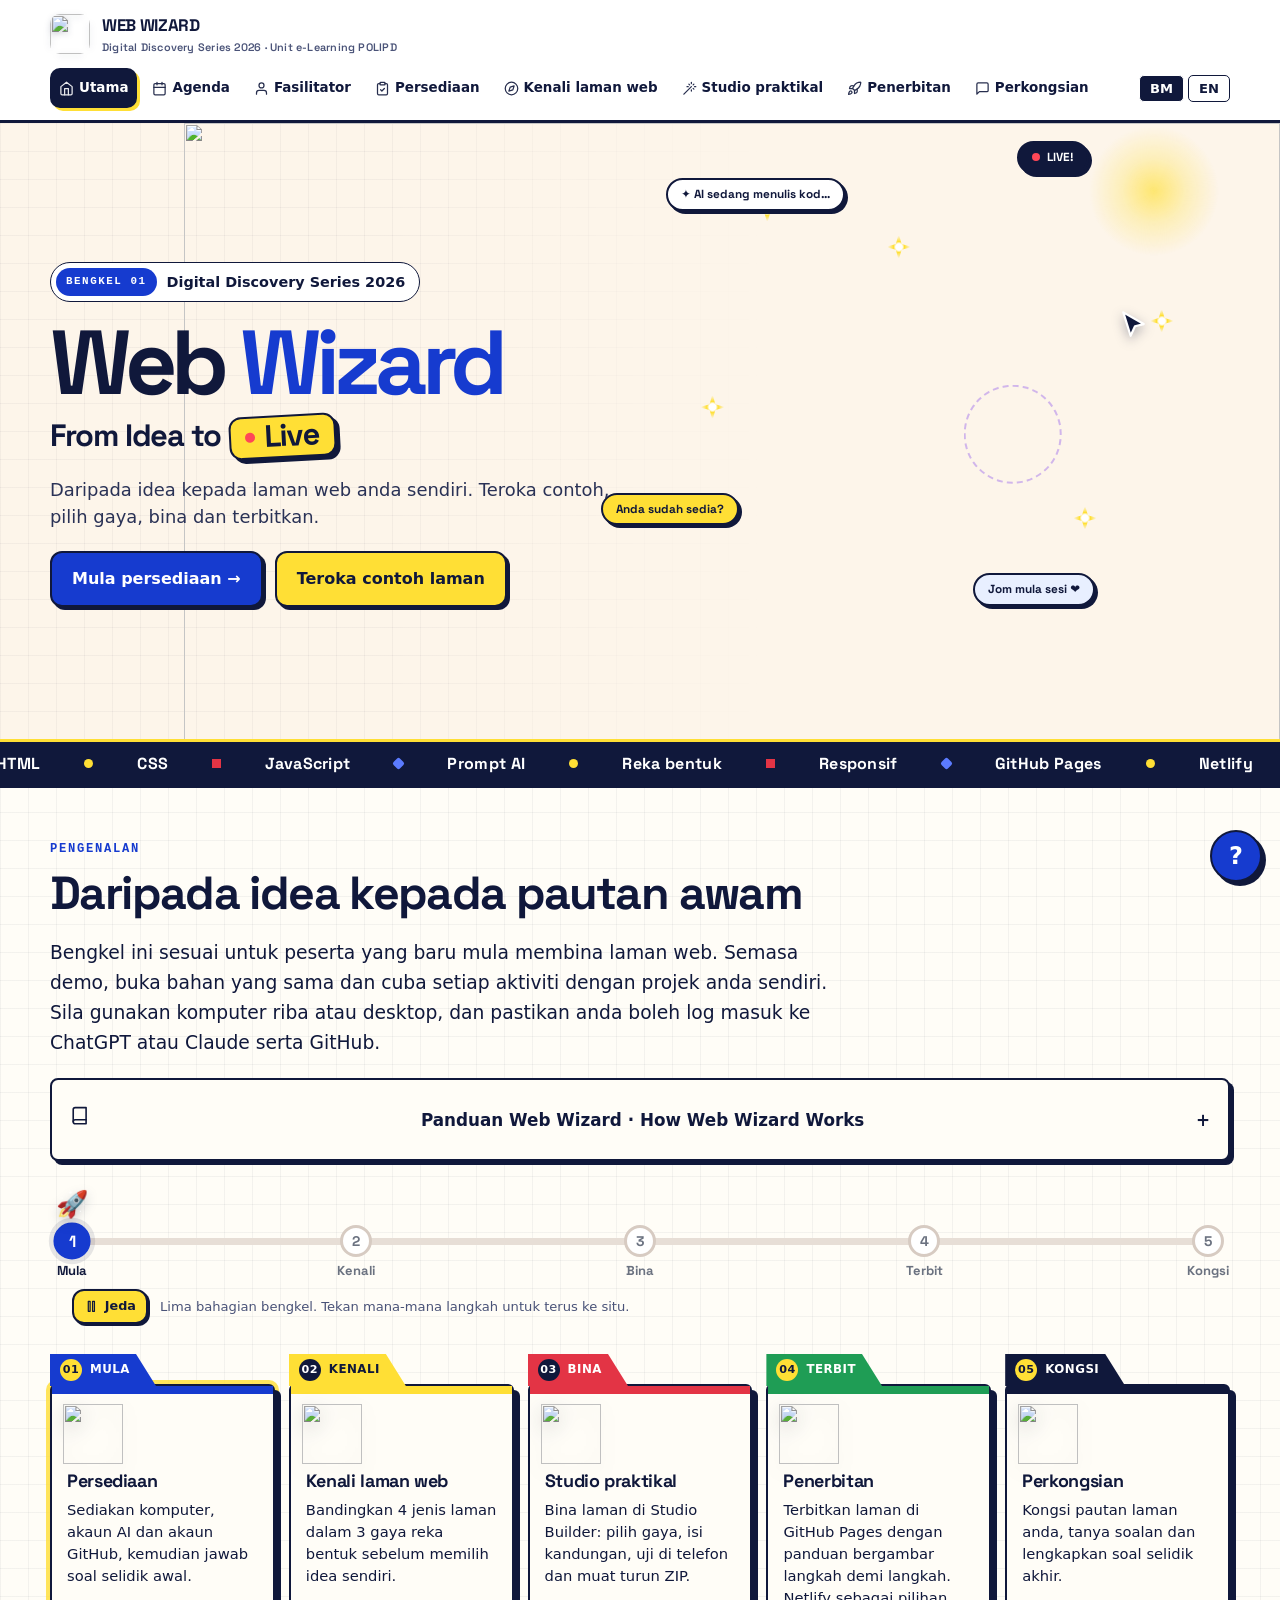
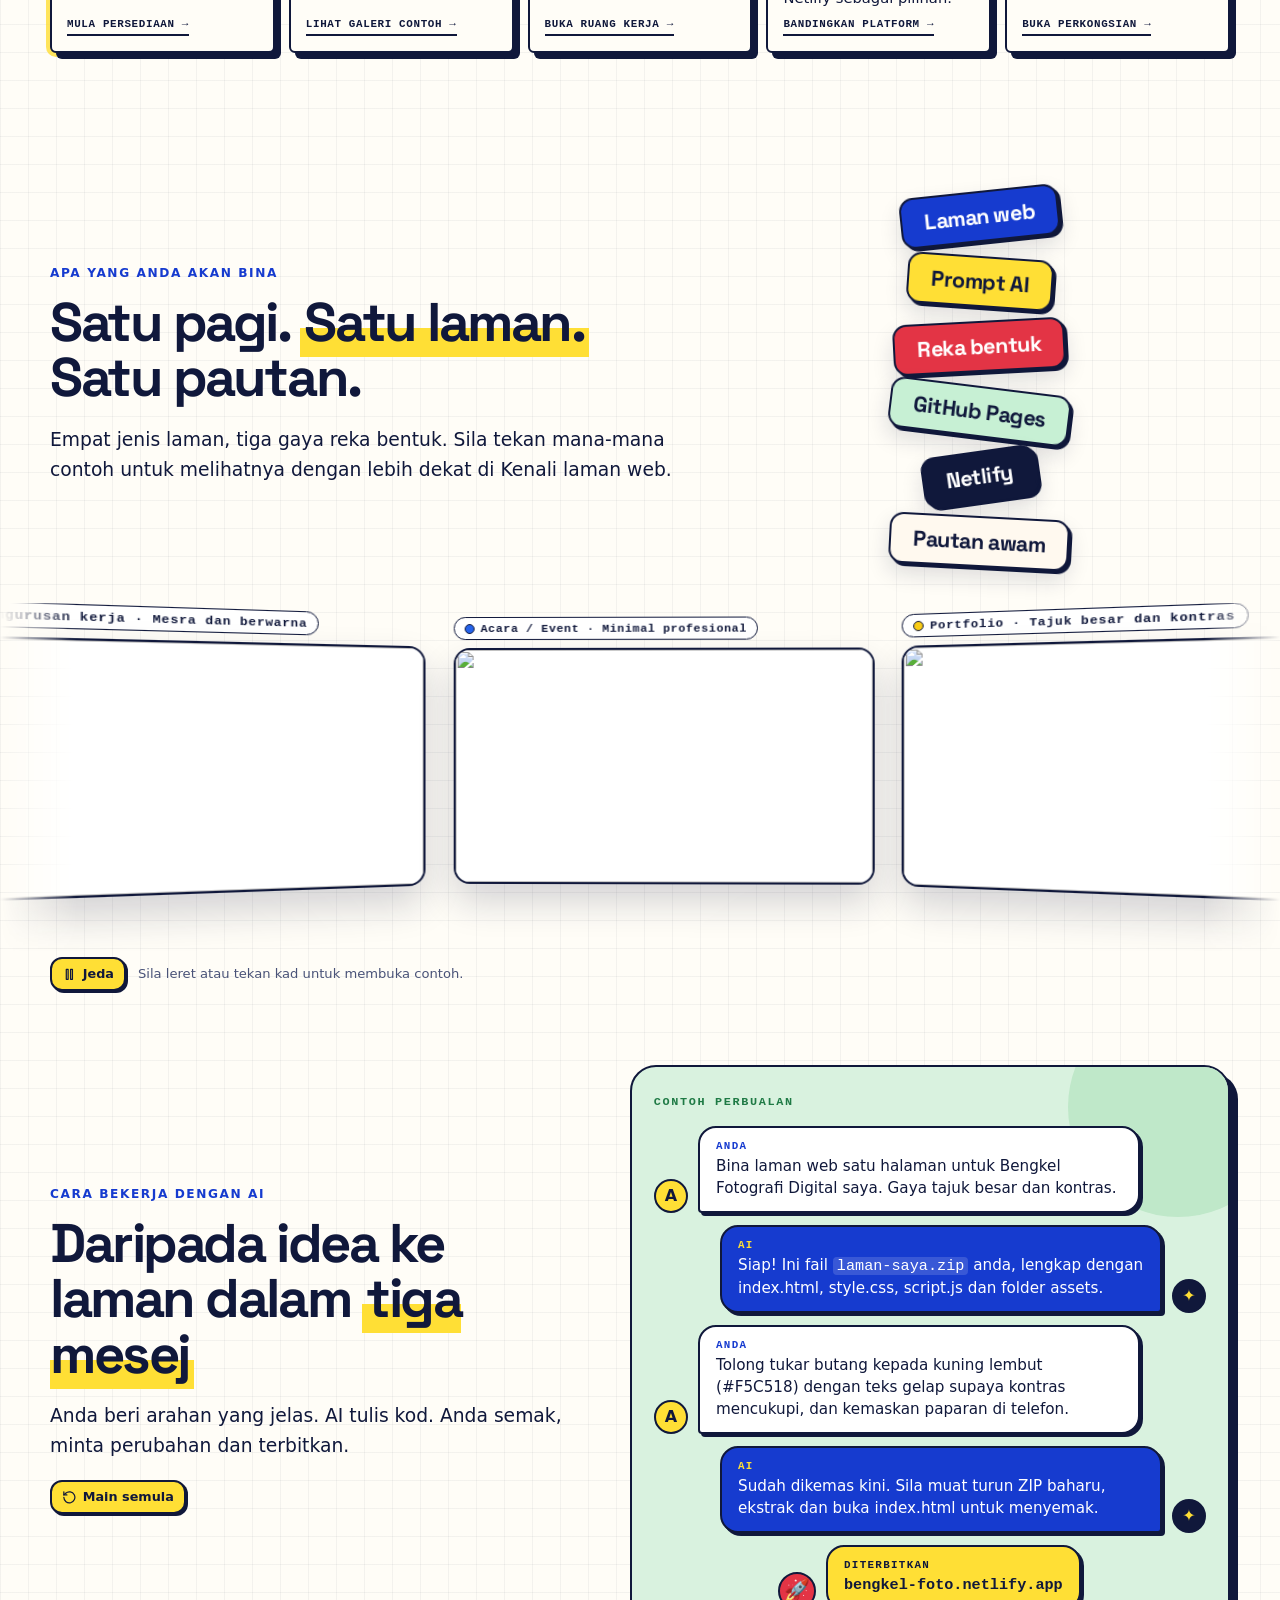
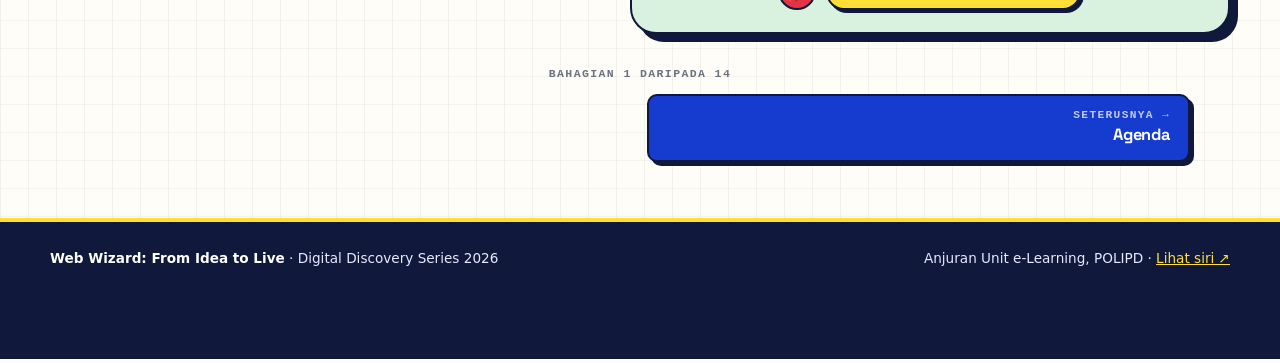
==== commit e12d2150: "Add files via upload" ====
--- a/index.html
+++ b/index.html
@@ -1,4 +1,278 @@
-<!doctype html><html lang="en"><head><meta charset="utf-8"><meta name="viewport" content="width=device-width,initial-scale=1"><title>Web Wizard Studio — Ideas to Websites</title><meta name="description" content="Bina laman web tanpa kod: pilih jenis, pilih gaya, sunting kandungan dan muat turun. Build a website with no coding: pick a type, pick a style, edit and download."><meta property="og:type" content="website"><meta property="og:title" content="Web Wizard Studio — From Idea to Live"><meta property="og:description" content="Bina laman web tanpa kod. 4 jenis laman, 3 gaya, BM / EN."><meta property="og:image" content="https://juliemarlina-collab.github.io/webwizardstudio/assets/web-wizard-hero.webp"><meta name="theme-color" content="#ff6c5b"><link rel="preconnect" href="https://fonts.googleapis.com"><link rel="preconnect" href="https://fonts.gstatic.com" crossorigin><link href="https://fonts.googleapis.com/css2?family=DM+Sans:wght@400;500;600;700;800&family=Space+Grotesk:wght@400;500;600;700&family=Fraunces:opsz,wght@9..144,600;9..144,800&family=Syne:wght@600;700;800&display=swap" rel="stylesheet"><link rel="stylesheet" href="style.css"></head><body>
-<div id="welcome" class="welcome"><header class="topbar"><a class="brand" href="#" aria-label="Web Wizard Studio home"><span class="brand-mark">✳</span> Web Wizard<span class="brand-dot">.</span><small>STUDIO</small></a><nav class="welcome-nav"><a href="#how">How it works</a><a href="#models">Website types</a><button class="btn btn-dark" data-enter>Open Studio ↗</button></nav></header><main><section class="welcome-hero"><div class="hero-copy"><span class="eyebrow">THE CREATIVE WEBSITE BUILDER / V4.1</span><div class="v403-tagline"><span class="v403-tagline-dot"></span> FROM IDEA TO LIVE <span class="v403-tagline-arrow">↗</span></div><h1>Bringing<br><span class="outline-word">ideas</span> to<br>websites<span class="brand-dot">.</span></h1><p>Choose what you're building. Shape its visual personality. Preview it across screens. Export a real, editable website.</p><p class="v403-hero-caption">Imagine it. Design it. Bring it live. <span>✦ No coding required.</span></p><div class="hero-actions"><button class="btn btn-coral" data-enter>Start creating <span>↗</span></button><a class="text-link" href="#how">Explore the process ↓</a></div><div class="hero-footnote">4 WEBSITE TYPES <span>✳</span> 3 DESIGN STYLES <span>✳</span> LIVE PREVIEW</div></div><div class="hero-art hero-art-wizard" aria-label="Muslimah Web Wizard with floating development tools"><img src="assets/web-wizard-hero.webp" alt="Mystical Muslimah Web Wizard surrounded by web development tools" loading="eager"><div class="old-art" hidden><div class="art-orbit orbit-one"></div><div class="art-orbit orbit-two"></div><div class="art-window art-back"><div class="window-dots">● ● ●</div><div class="art-bars"><i></i><i></i><i></i></div></div><div class="art-window art-front"><div class="window-dots">● ● ●</div><div class="art-layout"><div class="art-photo"><span>W.</span></div><div class="art-words"><b>Make it<br>remarkable.</b><em></em><em></em><strong>EXPLORE ↗</strong></div></div></div><div class="art-sticker sticker-top">✳</div><div class="art-sticker sticker-bottom">DESIGN<br>YOUR WAY ↗</div><div class="art-circle"></div></div></div></section><div class="studio-icon-ribbon" aria-label="Studio tools"><div><img src="assets/icons/templates.webp" alt="" loading="lazy"><span>Templates</span></div><div><img src="assets/icons/html.webp" alt="" loading="lazy"><span>HTML</span></div><div><img src="assets/icons/css.webp" alt="" loading="lazy"><span>CSS</span></div><div><img src="assets/icons/javascript.webp" alt="" loading="lazy"><span>JavaScript</span></div><div><img src="assets/icons/responsive.webp" alt="" loading="lazy"><span>Responsive</span></div><div><img src="assets/icons/github.webp" alt="" loading="lazy"><span>GitHub</span></div><div><img src="assets/icons/launch.webp" alt="" loading="lazy"><span>Publish</span></div></div><section class="section work-section" id="models"><div class="section-heading"><span class="eyebrow">THE POSSIBILITIES</span><h2>What will you<br>create next<span class="brand-dot">?</span></h2><p>Not another one-size-fits-all template. Each website type has its own content structure.</p></div><div id="model-gallery" class="model-gallery"></div></section><section class="v403-showcase" aria-label="Website types in motion"><div class="v403-showcase-head"><span class="eyebrow">4 TYPES × 3 STYLES</span><h2>One idea. <em>Many possibilities.</em></h2><p>Explore what you can build — from portfolios to learning hubs and events.</p></div><div class="v403-marquee-window"><div class="v403-marquee-track" id="v403-marquee-track"></div></div><div class="v403-marquee-hint">← Explore website types →</div></section><section class="section how-section" id="how"><span class="eyebrow">THE PROCESS</span><h2>From idea<br>to live<span class="brand-dot">.</span></h2><div id="v41-flow" class="v41-flow"></div></section><section class="bottom-cta"><span class="eyebrow">YOUR NEXT IDEA STARTS HERE</span><h2>Let's make<br>something <i>great.</i></h2><button class="btn btn-dark" data-enter>Launch Web Wizard Studio ↗</button></section></main><footer class="welcome-footer"><span>✳ Web Wizard Studio · Built for makers and educators</span><a href="#welcome">Back to top ↑</a></footer></div>
-<div id="studio" class="studio hidden"><header class="studio-header"><div class="studio-brand"><button id="back-home" class="icon-button" title="Back to welcome" aria-label="Back to welcome">←</button><span class="brand-mark">✳</span><strong>Web Wizard<span class="brand-dot">.</span></strong><small>STUDIO / V4.1</small></div><div class="device-controls" role="group" aria-label="Preview device"><button class="device active" data-device="desktop">▣ <span>Desktop</span></button><button class="device" data-device="tablet">▯ <span>Tablet</span></button><button class="device" data-device="mobile">▯ <span>Mobile</span></button></div><div class="studio-actions"><button id="blueprint-btn" class="btn btn-outline">Blueprint & Tokens</button><button id="export-btn" class="btn btn-dark">Export HTML ↓</button></div></header><div class="studio-body"><aside class="controls"><div class="sidebar-intro"><span class="eyebrow">YOUR CREATIVE WORKSPACE</span><h2>Make it<br>yours<span class="brand-dot">.</span></h2><p>Every choice updates your website preview.</p></div><div class="control-group" data-g="type"><label class="group-label" for="type-select"><img class="control-icon" src="assets/icons/templates.webp" alt=""><span class="control-index">01</span> Website type</label><select id="type-select"></select><p id="type-detail" class="control-help"></p></div><div class="control-group" data-g="style"><label class="group-label"><img class="control-icon" src="assets/icons/palette.webp" alt=""><span class="control-index">02</span> Design direction</label><div id="style-options" class="style-options"></div></div><div class="control-group" data-g="content"><label class="group-label"><img class="control-icon" src="assets/icons/typography.webp" alt=""><span class="control-index">03</span> Make it personal</label><label class="field-label" for="site-name">Website name</label><input id="site-name" maxlength="60" placeholder="e.g. Kelab Robotik POLIPD"><label class="field-label" for="site-title">Website headline</label><input id="site-title" maxlength="110" placeholder="Your headline"><label class="field-label" for="site-desc">Short introduction</label><textarea id="site-desc" rows="3" maxlength="280"></textarea><label class="field-label" for="site-cta">Primary button text</label><input id="site-cta" maxlength="40"><button id="reset-copy" class="small-link">Reset text to example</button><div class="upload-wrap hero-upload-wrap"><label id="hero-upload-label" for="hero-upload">Main image (optional)</label><input id="hero-upload" type="file" accept="image/png,image/jpeg,image/webp"><img id="hero-thumb" class="hero-thumb" alt="" hidden><button id="hero-remove" type="button" class="small-link" hidden>Remove image</button><small id="hero-help">Shown beside or below your headline. The image stays on your device until you download the website.</small></div></div><div class="control-group" data-g="colours"><label class="group-label"><img class="control-icon" src="assets/icons/palette.webp" alt=""><span class="control-index">04</span> Brand colours</label><div id="color-controls" class="color-controls"></div><div class="upload-wrap"><label for="reference-upload">Upload reference image to sample a colour</label><input id="reference-upload" type="file" accept="image/png,image/jpeg,image/webp"><small id="reference-help">Samples an accent colour locally. It does not reconstruct a full design from the image.</small></div></div><div class="control-group" data-g="art"><label class="group-label"><img class="control-icon" src="assets/icons/browser.webp" alt=""><span class="control-index">05</span> Art direction</label><div class="prompt-block"><strong id="hero-prompt-title">Hero artwork prompt</strong><p id="hero-prompt"></p><button id="copy-hero" class="small-link">Copy hero prompt ↗</button></div><div class="prompt-block"><strong id="icon-prompt-title">Icon system prompt</strong><p id="icon-prompt"></p><button id="copy-icons" class="small-link">Copy icon prompt ↗</button></div></div></aside><main class="preview-stage"><div class="preview-heading"><div><span class="eyebrow">LIVE DESIGN CANVAS</span><h2 id="preview-label">Your website preview</h2></div><div class="preview-tools"><span id="preview-size">1200px</span><button id="reset-all" class="small-link">↺ Reset design</button></div></div><div id="preview-shell" class="preview-shell"><iframe id="preview-frame" title="Generated website preview" sandbox="allow-scripts" referrerpolicy="no-referrer"></iframe></div><p class="preview-note">Interactive demonstration: buttons and navigation inside the preview work locally. Sample data is illustrative, not live.</p></main></div></div>
-<dialog id="blueprint-dialog"><div class="dialog-header"><div><span class="eyebrow">DESIGN HANDOFF</span><h2>Blueprint & Tokens</h2></div><button id="close-dialog" class="icon-button" aria-label="Close dialog">✕</button></div><div class="tab-row"><button class="tab active" data-tab="blueprint">Blueprint</button><button class="tab" data-tab="json">JSON</button><button class="tab" data-tab="css">CSS</button><button class="tab" data-tab="prompts">Prompts</button></div><pre id="code-output"></pre><div class="dialog-actions"><button id="copy-code" class="btn btn-coral">Copy content ↗</button><button id="download-code" class="btn btn-outline">Download file ↓</button></div></dialog><div id="toast" role="status" aria-live="polite"></div><script src="script.js"></script><script src="enhancement.js"></script><script src="polipd-types.js?v=42"></script><script src="interface-i18n.js"></script><script src="site-template.js?v=42"></script><link rel="stylesheet" href="studio-v4.css?v=42"><script src="studio-v4.js?v=42"></script><link rel="stylesheet" href="motion-v4.css"><script defer src="motion-v4.js"></script></body></html>
+<!doctype html>
+<html lang="ms"><head><meta charset="utf-8"><meta name="viewport" content="width=device-width,initial-scale=1">
+<title>Web Wizard · From Idea to Live</title>
+<meta name="description" content="Ruang pembelajaran interaktif untuk peserta bengkel Web Wizard: From Idea to Live. Digital Discovery Series 2026, Unit e-Learning POLIPD.">
+<meta property="og:type" content="website">
+<meta property="og:title" content="Web Wizard · From Idea to Live">
+<meta property="og:description" content="Bengkel AI bina &amp; terbit laman web · Rabu, 11 Nov 2026 · 9.00 pg – 1.00 tgh · Google Meet · Digital Discovery Series 2026, Unit e-Learning POLIPD">
+<!-- Tukar kepada URL penuh laman ini jika imej sendiri mahu digunakan, cth: https://elearning-polipd.github.io/NAMA-REPO/assets/og-web-wizard.jpg -->
+<meta property="og:image" content="https://elearning-polipd.github.io/PoliPD-Digital-Discovery-2026/banner.jpg">
+<meta property="og:image:width" content="1200"><meta property="og:image:height" content="630">
+<meta name="twitter:card" content="summary_large_image">
+<meta name="theme-color" content="#163bcf">
+<link rel="icon" type="image/png" href="./assets/favicon.png">
+<link rel="apple-touch-icon" href="./assets/apple-touch-icon.png">
+<link rel="preconnect" href="https://fonts.googleapis.com"><link rel="preconnect" href="https://fonts.gstatic.com" crossorigin>
+<link rel="stylesheet" href="https://fonts.googleapis.com/css2?family=Space+Grotesk:wght@500;600;700&display=swap">
+<link rel="stylesheet" href="./style.css?v=52">
+<link rel="stylesheet" href="./hero-motion.css?v=4">
+<script src="https://cdnjs.cloudflare.com/ajax/libs/jszip/3.10.1/jszip.min.js" defer></script>
+<script src="./script.js?v=62" defer></script>
+<script src="./hero-motion.js?v=2" defer></script>
+<script src="./page-nav.js?v=1" defer></script>
+</head><body>
+<button type="button" class="skip" id="skip">Langkau ke aktiviti</button>
+
+
+<header class="sitehead">
+  <a class="brand" href="#utama"><img class="mark mark-img" src="./assets/apple-touch-icon.png" alt="" width="40" height="40"><span>WEB WIZARD <small>Digital Discovery Series 2026 · Unit e-Learning POLIPD</small></span></a>
+  <nav aria-label="Navigasi utama" id="site-nav">
+    <a href="#utama">Utama</a><a href="#atur-cara">Agenda</a><a href="#fasilitator">Fasilitator</a><a href="#persediaan">Persediaan</a><a href="#kenali">Kenali laman web</a><a href="#praktikal">Studio praktikal</a><a href="#terbit">Penerbitan</a><a href="#kongsi">Perkongsian</a>
+  </nav>
+  <div class="language-switch" aria-label="Bahasa / Language"><button type="button" data-lang="ms" lang="ms" aria-label="Bahasa Melayu">BM</button><button type="button" data-lang="en" lang="en" aria-label="English">EN</button></div>
+</header>
+<main id="home">
+  <section class="hx" id="hx" aria-labelledby="hero-title">
+    <div class="hx-art" id="hx-art" aria-hidden="true">
+      <img src="./assets/hero-home.webp" alt="" width="1672" height="941" fetchpriority="high">
+      <span class="hx-glow"></span>
+      <span class="hx-ray"></span>
+      <span class="hx-cursor"><svg viewBox="0 0 24 24"><path d="M5 3l14 8-6 1.5L10 19z" fill="#10183b" stroke="#fff" stroke-width="1.5" stroke-linejoin="round"/></svg></span>
+      <span class="hx-tw t1"></span><span class="hx-tw t2"></span><span class="hx-tw t3"></span><span class="hx-tw t4"></span><span class="hx-tw t5"></span><span class="hx-chip c1">✦ AI sedang menulis kod…</span>
+      <span class="hx-chip c2"><i></i>Live</span>
+    </div>
+    <div class="hx-in wrapx">
+      <p class="hx-kick"><span class="mono2">Bengkel 01</span>Digital Discovery Series 2026</p>
+      <h1 id="hero-title" class="hx-h1"><span class="hx-word">Web</span> <span class="hx-word">Wizard</span><span class="hx-sub">From Idea to <b class="hx-live"><i></i>Live</b></span></h1>
+      <p class="hx-lead">Daripada idea kepada laman web anda sendiri. Teroka contoh, pilih gaya, bina dan terbitkan.</p>
+      <div class="hx-cta"><a class="btn blue lg" href="#persediaan">Mula persediaan →</a><a class="btn lg" href="#kenali">Teroka contoh laman</a></div>
+    </div>
+    <div class="hx-ticker" aria-hidden="true"><div class="hx-tick-track"><span>HTML</span><span>CSS</span><span>JavaScript</span><span>Prompt AI</span><span>Reka bentuk</span><span>Responsif</span><span>GitHub Pages</span><span>Netlify</span><span>Pautan awam</span><span>HTML</span><span>CSS</span><span>JavaScript</span><span>Prompt AI</span><span>Reka bentuk</span><span>Responsif</span><span>GitHub Pages</span><span>Netlify</span><span>Pautan awam</span></div></div>
+  </section>
+  <section class="landing-content wrapx ww-welcome" aria-labelledby="about-title">
+    <p class="eyebrow">Pengenalan</p><h2 id="about-title">Daripada idea kepada pautan awam</h2>
+    <p class="lead">Bengkel ini sesuai untuk peserta yang baru mula membina laman web. Semasa demo, buka bahan yang sama dan cuba setiap aktiviti dengan projek anda sendiri. Sila gunakan komputer riba atau desktop, dan pastikan anda boleh log masuk ke ChatGPT atau Claude serta GitHub.</p>
+    <details class="guide ww-toc" id="panduan-web-wizard">
+      <summary>📚 Panduan Web Wizard · How Web Wizard Works</summary>
+      <p>Terokai kandungan bengkel mengikut keperluan anda. Tekan tajuk untuk membuka bahagian pilihan.</p>
+      <nav aria-label="Isi kandungan Web Wizard" class="ww-toc-links">
+        <a href="#utama">01 · Utama / Home</a>
+        <a href="#atur-cara">02 · Agenda</a>
+        <a href="#fasilitator">03 · Fasilitator / Facilitator</a>
+        <a href="#persediaan">04 · Persediaan / Preparation</a>
+        <a href="#kenali">05 · Kenali Laman Web / Explore Websites</a>
+        <a href="#praktikal">06 · Studio Praktikal / Build Studio</a>
+        <a href="#terbit">07 · Penerbitan / Publishing</a>
+        <a href="#kongsi">08 · Perkongsian / Showcase</a>
+      </nav>
+      <p class="hint">Kenali (lihat contoh dan belajar) → Studio (pilih gaya, isi, reka, uji) → Terbit. Semua binaan dibuat di Studio.</p>
+    </details>
+    <div class="home-grid">
+      <article><span class="tabh"><em>01</em>MULA</span><div class="in"><img class="hg-ic" src="./assets/icon-persediaan.png" alt="" width="72" height="72" loading="lazy"><h3>Persediaan</h3><p>Sediakan komputer, akaun AI dan akaun GitHub, kemudian jawab soal selidik awal.</p><a href="#persediaan">Mula persediaan →</a></div></article>
+      <article><span class="tabh"><em>02</em>KENALI</span><div class="in"><img class="hg-ic" src="./assets/icon-kenali.png" alt="" width="72" height="72" loading="lazy"><h3>Kenali laman web</h3><p>Bandingkan 4 jenis laman dalam 3 gaya reka bentuk sebelum memilih idea sendiri.</p><a href="#kenali">Lihat galeri contoh →</a></div></article>
+      <article><span class="tabh"><em>03</em>BINA</span><div class="in"><img class="hg-ic" src="./assets/icon-praktikal.png" alt="" width="72" height="72" loading="lazy"><h3>Studio praktikal</h3><p>Bina laman di Studio Builder: pilih gaya, isi kandungan, uji di telefon dan muat turun ZIP.</p><a href="#praktikal">Buka ruang kerja →</a></div></article>
+      <article><span class="tabh"><em>04</em>TERBIT</span><div class="in"><img class="hg-ic" src="./assets/icon-terbit.png" alt="" width="72" height="72" loading="lazy"><h3>Penerbitan</h3><p>Terbitkan laman di GitHub Pages dengan panduan bergambar langkah demi langkah. Netlify sebagai pilihan.</p><a href="#terbit">Bandingkan platform →</a></div></article>
+      <article><span class="tabh"><em>05</em>KONGSI</span><div class="in"><img class="hg-ic" src="./assets/icon-kongsi.png" alt="" width="72" height="72" loading="lazy"><h3>Perkongsian</h3><p>Kongsi pautan laman anda, tanya soalan dan lengkapkan soal selidik akhir.</p><a href="#kongsi">Buka perkongsian →</a></div></article>
+</div>
+  </section>
+  <section class="mo wrapx" aria-labelledby="mo-title">
+    <div class="mo-head">
+      <div>
+        <p class="eyebrow">Apa yang anda akan bina</p>
+        <h2 id="mo-title" class="mo-h">Satu pagi. <mark class="hl">Satu laman.</mark> Satu pautan.</h2>
+        <p class="lead">Empat jenis laman, tiga gaya reka bentuk. Sila tekan mana-mana contoh untuk melihatnya dengan lebih dekat di Kenali laman web.</p>
+      </div>
+      <div class="mo-pills" aria-label="Perkara yang anda akan pelajari">
+        <span style="--r:-6deg;--d:0s" class="p-blue">Laman web</span>
+        <span style="--r:4deg;--d:.12s" class="p-yellow">Prompt AI</span>
+        <span style="--r:-3deg;--d:.24s" class="p-red">Reka bentuk</span>
+        <span style="--r:7deg;--d:.36s" class="p-green">GitHub Pages</span>
+        <span style="--r:-8deg;--d:.48s" class="p-ink">Netlify</span>
+        <span style="--r:3deg;--d:.6s" class="p-cream">Pautan awam</span>
+      </div>
+    </div>
+    <div class="mo-ring" id="mo-ring" role="region" aria-label="Contoh laman web bergerak"><div class="mo-track" id="mo-track"></div></div>
+    <div class="mo-ring-tools"><button type="button" class="btn sm" id="mo-pause" aria-pressed="false">⏸ Jeda</button><small class="hint">Sila leret atau tekan kad untuk membuka contoh.</small></div>
+  </section>
+  <section class="mo-chat wrapx" aria-labelledby="chat-title">
+    <div class="mo-chat-copy">
+      <p class="eyebrow">Cara bekerja dengan AI</p>
+      <h2 id="chat-title" class="mo-h">Daripada idea ke laman dalam <mark class="hl">tiga mesej</mark></h2>
+      <p class="lead">Anda beri arahan yang jelas. AI tulis kod. Anda semak, minta perubahan dan terbitkan.</p>
+      <button type="button" class="btn sm" id="chat-replay">↺ Main semula</button>
+    </div>
+    <div class="chat" id="chat" aria-live="polite">
+      <p class="chat-label mono2">Contoh perbualan</p>
+      <div class="bub me" style="--i:0"><span class="av">A</span><p><b>Anda</b>Bina laman web satu halaman untuk Bengkel Fotografi Digital saya. Gaya tajuk besar dan kontras.</p></div>
+      <div class="bub ai" style="--i:1"><span class="av">✦</span><p><b>AI</b>Siap! Ini fail <code>laman-saya.zip</code> anda, lengkap dengan index.html, style.css, script.js dan folder assets.</p></div>
+      <div class="bub me" style="--i:2"><span class="av">A</span><p><b>Anda</b>Tolong tukar butang kepada kuning lembut (#F5C518) dengan teks gelap supaya kontras mencukupi, dan kemaskan paparan di telefon.</p></div>
+      <div class="bub ai" style="--i:3"><span class="av">✦</span><p><b>AI</b>Sudah dikemas kini. Sila muat turun ZIP baharu, ekstrak dan buka index.html untuk menyemak.</p></div>
+      <div class="bub done" style="--i:4"><span>🚀</span><p><b>Diterbitkan</b>bengkel-foto.netlify.app</p></div>
+      <div class="typing" aria-hidden="true"><i></i><i></i><i></i></div>
+    </div>
+  </section>
+
+</main>
+<main class="pg" id="agenda-page" hidden>
+  <section class="pg-hero ag-hero wrapx">
+    <div class="ag-art" aria-hidden="true"><img src="./assets/hero-atur-cara.webp" alt="" width="1672" height="941"><span class="ag-clock"></span><span class="hx-tw t1"></span><span class="hx-tw t2"></span><span class="hx-tw t3"></span><span class="hx-chip ag-chip">⏱ 4 jam · 5 bahagian</span></div>
+    <div class="pg-hero-copy">
+      <p class="hx-kick"><span class="mono2">Agenda</span>Rabu, 11 Nov 2026 · Google Meet</p>
+      <h1 class="pg-h1 ag-h1"><span class="ag-u">Perjalanan 4 jam anda</span></h1>
+      <p class="hx-lead">Lima bahagian, satu matlamat: setiap peserta pulang dengan pautan laman web sendiri. Tekan mana-mana folder untuk terus ke sesi itu.</p>
+      <div class="ag-stats" id="ag-stats"></div>
+    </div>
+    <div class="hx-ticker" aria-hidden="true"><div class="hx-tick-track"><span>01 Mula</span><span>02 Kenali</span><span>03 Bina</span><span>04 Terbit</span><span>05 Kongsi</span><span>8.45 pg – 1.00 ptg</span><span>Google Meet</span><span>01 Mula</span><span>02 Kenali</span><span>03 Bina</span><span>04 Terbit</span><span>05 Kongsi</span><span>8.45 pg – 1.00 ptg</span><span>Google Meet</span></div></div>
+  </section>
+  <section class="wrapx ag-wrap">
+    <div class="ag-barwrap"><p class="mono2 ag-cap">Agihan masa</p><div class="ag-bar" id="ag-bar"></div><div class="ag-legend" id="ag-legend"></div></div>
+    <div class="ag-tools"><button type="button" class="btn blue sm" id="ag-play">▶ Mainkan aliran</button><span class="ag-now" id="ag-now"></span></div>
+    <ol class="ag-flow" id="ag-flow"></ol>
+  </section>
+</main>
+<main class="pg" id="about-page" hidden>
+  <section class="pg-hero ab-hero wrapx">
+    <div class="pg-hero-copy">
+      <p class="hx-kick"><span class="mono2">Fasilitator</span>AI Educator · JPA · POLIPD</p>
+      <h1 class="pg-h1">Hai, saya <mark class="hl">Madam Julie</mark> <span class="wave" aria-hidden="true">👋</span></h1>
+      <p class="hx-lead">Selamat datang! Saya Julie, pensyarah Bahasa Inggeris di Politeknik Port Dickson. Hari ini saya akan bimbing anda membina laman web pertama, langkah demi langkah. Tak pernah buat pun tak mengapa, saya ada di sini bila anda tersangkut.</p>
+      <div class="hx-cta"><a class="btn blue lg" href="#atur-cara">Lihat agenda →</a><a class="btn lg" href="#persediaan">Mula dengan Persediaan →</a><a class="btn lg" href="https://juliemarlina-collab.github.io/myportfolio_claude-modern/" target="_blank" rel="noopener">Portfolio saya ↗</a></div>
+    </div>
+    <div class="ab-photo" aria-hidden="true">
+      <span class="ab-ring"></span><span class="ab-semi"></span><span class="ab-sq"></span>
+      <img src="./assets/madam-julie.webp" alt="" width="240" height="240" id="ab-img">
+      <div class="ab-orbit"><span>HTML</span><span>CSS</span><span>JavaScript</span><span>Apps Script</span><span>GitHub Pages</span><span>Claude API</span><span>Prompt AI</span><span>Canva</span></div>
+    </div>
+  </section>
+  <section class="wrapx ab-meet" aria-labelledby="abm-h">
+    <h2 id="abm-h">Saya dan anda, hari ini</h2>
+    <p class="abm-sub">Bengkel ini bukan kuliah. Kita membina bersama-sama, dan tiada soalan yang terlalu kecil.</p>
+    <div class="abm-cards">
+      <article class="abm-c c1"><span aria-hidden="true">🧙</span><b>Peranan saya</b><p>Saya membimbing langkah demi langkah, menunjuk cara dan membantu bila anda tersangkut.</p></article>
+      <i class="abm-plus" aria-hidden="true">+</i>
+      <article class="abm-c c2"><span aria-hidden="true">🚀</span><b>Peranan anda</b><p>Anda membawa satu idea. Anda yang menaip, memilih dan menekan butang Terbit.</p></article>
+      <i class="abm-plus" aria-hidden="true">=</i>
+      <article class="abm-c c3"><span aria-hidden="true">🎯</span><b>Janji kita</b><p>Anda pulang dengan pautan laman web sendiri, walaupun ini kali pertama anda membina laman.</p></article>
+    </div>
+    <p class="abm-how">Cara berhubung dengan saya semasa sesi</p>
+    <ul class="abm-chips">
+      <li>💬 <span>Tulis dalam chat Google Meet</span></li>
+      <li>✋ <span>Angkat tangan jika perlu bantuan</span></li>
+      <li>❓ <span>Tekan butang Bantuan teknikal</span></li>
+      <li>📣 <span>Kongsi pautan anda di hujung sesi</span></li>
+    </ul>
+  </section>
+  <section class="wrapx ab-wrap">
+    <h2 class="abm-num">Pengalaman saya dalam angka</h2>
+    <div class="ab-stats">
+      <div><b data-count="36">0</b><span>laman web dan aplikasi pendidikan dibina</span></div>
+      <div><b data-count="13">0</b><span>aplikasi dan permainan MUET dalam talian</span></div>
+      <div><b data-count="4">0</b><span>laman program dan persidangan</span></div>
+      <div><b data-count="6">0</b><span>alat dan portfolio latihan AI</span></div>
+    </div>
+    <div class="ab-tabs" role="tablist" aria-label="Tentang fasilitator">
+      <button type="button" role="tab" class="ab-tab on" data-ab="latar" aria-selected="true"><em>01</em>Latar belakang</button>
+      <button type="button" role="tab" class="ab-tab" data-ab="kerja" aria-selected="false"><em>02</em>Pengalaman</button>
+      <button type="button" role="tab" class="ab-tab" data-ab="karya" aria-selected="false"><em>03</em>Karya</button>
+      <button type="button" role="tab" class="ab-tab" data-ab="minat" aria-selected="false"><em>04</em>Fokus &amp; pendekatan</button>
+    </div>
+    <div class="ab-book">
+      <div class="ab-pane" data-abpane="latar">
+        <div class="ab-grid2">
+          <div><h2>Pendidik bahasa yang suka membina</h2><p>Saya mengajar di Unit Bahasa Inggeris, Jabatan Pengajian Am, POLIPD. Kelas saya termasuk Communicative English 3 (DUE50132) dan program persediaan MUET secara teradun melalui Google Meet dan platform POLYCC.</p><p>Sebagai penyelaras kursus, saya sentiasa mencari cara supaya pelajar boleh belajar sendiri dengan lebih yakin. Dari situ lahirnya aplikasi web dan permainan pembelajaran yang saya bina.</p></div>
+          <ul class="ab-facts">
+            <li>🏛️<div><b>Politeknik Port Dickson</b><small>Unit Bahasa Inggeris · Jabatan Pengajian Am</small></div></li>
+            <li>📚<div><b>Kursus diajar</b><small>Communicative English 3 · Persediaan MUET</small></div></li>
+            <li>🧭<div><b>Peranan</b><small>Pensyarah · Penyelaras kursus · AI Educator</small></div></li>
+            <li>🔗<div><b>GitHub</b><small>juliemarlina-collab</small></div></li>
+          </ul>
+        </div>
+      </div>
+      <div class="ab-pane" data-abpane="kerja" hidden>
+        <ol class="ab-time">
+          <li><b>Pengajaran</b><span>Bahasa Inggeris komunikatif dan kelas persediaan MUET secara teradun untuk pelajar politeknik.</span></li>
+          <li><b>Pembangunan aplikasi pendidikan</b><span>Aplikasi web mudah alih dengan HTML, CSS, JavaScript dan Google Apps Script, termasuk penjejakan kemajuan pelajar melalui Google Sheets.</span></li>
+          <li><b>Laman web program</b><span>Jawatankuasa Web & Promosi NBIC 2026 dan laman web persidangan ITARS 2027, dalam dua bahasa.</span></li>
+          <li><b>Program AI</b><span>Program Future-Proof with AI bersama SOLS Foundation, serta Digital Discovery Series 2026 bersama Unit e-Learning POLIPD.</span></li>
+          <li><b>Penyelidikan</b><span>Kajian tentang keperluan sokongan AI dalam projek Design Thinking pelajar TVET, serta program MUET secara teradun.</span></li>
+        </ol>
+      </div>
+      <div class="ab-pane" data-abpane="karya" hidden>
+        <div class="ab-works">
+          <a class="ab-work c-blue" href="https://juliemarlina-collab.github.io/Smart-MUET-Hub-New/" target="_blank" rel="noopener"><span class="ab-wic">📱</span><b>Smart MUET Hub</b><small>Hab empat kemahiran dengan ujian diagnostik, eBook dan ujian contoh</small><em>Buka ↗</em></a>
+          <a class="ab-work c-yellow" href="https://juliemarlina-collab.github.io/listening_crystal-quest/" target="_blank" rel="noopener"><span class="ab-wic">🎧</span><b>Crystal Quest 1: Listen &amp; Leap</b><small>Permainan 3D latihan mendengar</small><em>Buka ↗</em></a>
+          <a class="ab-work c-red" href="https://juliemarlina-collab.github.io/speaking_quest/" target="_blank" rel="noopener"><span class="ab-wic">🗣️</span><b>Crystal Quest 2: Speak &amp; Conquer</b><small>Misi latihan bertutur MUET</small><em>Buka ↗</em></a>
+          <a class="ab-work c-green" href="https://juliemarlina-collab.github.io/reading-quest/" target="_blank" rel="noopener"><span class="ab-wic">📘</span><b>Crystal Quest 3: Read &amp; Rise</b><small>Pengembaraan latihan membaca</small><em>Buka ↗</em></a>
+          <a class="ab-work c-navy" href="https://juliemarlina-collab.github.io/writing-quest/" target="_blank" rel="noopener"><span class="ab-wic">✍️</span><b>Crystal Quest 4: Write &amp; Win</b><small>Misi penulisan emel dan esei</small><em>Buka ↗</em></a>
+          <a class="ab-work c-ink" href="https://elearning-polipd.github.io/PoliPD-Digital-Discovery-2026/" target="_blank" rel="noopener"><span class="ab-wic">🌐</span><b>Digital Discovery Series</b><small>Laman siri bengkel 2026</small><em>Buka ↗</em></a>
+        </div>
+      </div>
+      <div class="ab-pane" data-abpane="minat" hidden>
+        <h2 class="fk-h">Membina laman web untuk keperluan sebenar</h2>
+        <p class="fk-sub">Saya meneroka penggunaan AI dan reka bentuk web untuk memudahkan pembelajaran, mengurus maklumat dan berkongsi hasil kerja.</p>
+        <div class="fk-grid">
+          <article class="fk-card c-blue">
+            <a class="fk-shot" href="https://juliemarlina-collab.github.io/Smart-MUET-Hub-New/" target="_blank" rel="noopener" aria-label="Smart MUET Hub"><img src="./assets/works/Smart-MUET-Hub-New.webp" alt="" width="640" height="360" loading="lazy"></a>
+            <div class="fk-body">
+              <span class="fk-tag">Pembelajaran digital</span>
+              <p class="fk-work"><span>Contoh karya:</span> <b>Smart MUET Hub</b></p>
+              <p class="fk-desc">Menghimpunkan nota, latihan dan aktiviti dalam satu ruang pembelajaran.</p>
+              <p class="fk-fit"><span>Sesuai untuk:</span> <b>Laman PdP</b></p>
+              <a class="btn sm blue" href="https://juliemarlina-collab.github.io/Smart-MUET-Hub-New/" target="_blank" rel="noopener">Teroka laman ↗</a>
+            </div>
+          </article>
+          <article class="fk-card c-yellow">
+            <a class="fk-shot" href="https://juliemarlina-collab.github.io/listening_crystal-quest/" target="_blank" rel="noopener" aria-label="Crystal Quest"><img src="./assets/works/listening_crystal-quest.webp" alt="" width="640" height="360" loading="lazy"></a>
+            <div class="fk-body">
+              <span class="fk-tag">Pembelajaran berasaskan permainan</span>
+              <p class="fk-work"><span>Contoh karya:</span> <b>Crystal Quest</b></p>
+              <p class="fk-desc">Menjadikan latihan bahasa lebih interaktif melalui misi dan cabaran.</p>
+              <p class="fk-fit"><span>Sesuai untuk:</span> <b>Laman PdP</b></p>
+              <a class="btn sm blue" href="https://juliemarlina-collab.github.io/listening_crystal-quest/" target="_blank" rel="noopener">Teroka laman ↗</a>
+            </div>
+          </article>
+          <article class="fk-card c-red">
+            <a class="fk-shot" href="https://elearning-polipd.github.io/PoliPD-Digital-Discovery-2026/" target="_blank" rel="noopener" aria-label="Digital Discovery Series dan Web Wizard"><img src="./assets/works/PoliPD-Digital-Discovery-2026.webp" alt="" width="640" height="360" loading="lazy"></a>
+            <div class="fk-body">
+              <span class="fk-tag">Program &amp; perkongsian ilmu</span>
+              <p class="fk-work"><span>Contoh karya:</span> <b>Digital Discovery Series dan Web Wizard</b></p>
+              <p class="fk-desc">Memudahkan peserta mendapatkan maklumat, bahan bengkel dan panduan praktikal.</p>
+              <p class="fk-fit"><span>Sesuai untuk:</span> <b>Laman program</b></p>
+              <a class="btn sm blue" href="https://elearning-polipd.github.io/PoliPD-Digital-Discovery-2026/" target="_blank" rel="noopener">Teroka laman ↗</a>
+            </div>
+          </article>
+          <article class="fk-card c-green">
+            <a class="fk-shot" href="https://juliemarlina-collab.github.io/myportfolio_claude-modern/" target="_blank" rel="noopener" aria-label="Portfolio Madam Julie"><img src="./assets/works/myportfolio_claude-modern.webp" alt="" width="640" height="360" loading="lazy"></a>
+            <div class="fk-body">
+              <span class="fk-tag">Portfolio profesional</span>
+              <p class="fk-work"><span>Contoh karya:</span> <b>Portfolio Madam Julie</b></p>
+              <p class="fk-desc">Menampilkan pengalaman, kemahiran dan hasil kerja melalui laman peribadi.</p>
+              <p class="fk-fit"><span>Sesuai untuk:</span> <b>Portfolio</b></p>
+              <a class="btn sm blue" href="https://juliemarlina-collab.github.io/myportfolio_claude-modern/" target="_blank" rel="noopener">Teroka laman ↗</a>
+            </div>
+          </article>
+        </div>
+        <p class="ab-goal"><b>Setiap laman bermula dengan satu keperluan.</b> Dalam bengkel ini, anda akan memilih satu keperluan sendiri dan membinanya menjadi laman web yang boleh digunakan serta dikongsi.</p>
+      </div>
+    </div>
+  </section>
+</main>
+<main class="workspace" id="workspace" hidden>
+  <div class="workspace-intro"><figure class="wi-art" id="wi-art" hidden><img id="section-art" alt="" width="1200" height="900"><span class="hx-tw t1"></span><span class="hx-tw t2"></span><span class="hx-tw t3"></span><span class="hx-tw t4"></span><span class="wi-fx f1">❤ 24</span><span class="wi-fx f2"><i></i>laman-saya.netlify.app</span><span class="wi-fx f3">⭐ Galeri</span></figure><span class="wi-badge" id="wi-badge" aria-hidden="true"></span><div class="hx-ticker wi-tick" aria-hidden="true"><div class="hx-tick-track"><span>Idea</span><span>Rangka</span><span>Bina dengan AI</span><span>Uji</span><span>Terbit</span><span>Kongsi</span><span>Idea</span><span>Rangka</span><span>Bina dengan AI</span><span>Uji</span><span>Terbit</span><span>Kongsi</span><span>Idea</span><span>Rangka</span><span>Bina dengan AI</span><span>Uji</span><span>Terbit</span><span>Kongsi</span><span>Idea</span><span>Rangka</span><span>Bina dengan AI</span><span>Uji</span><span>Terbit</span><span>Kongsi</span></div></div><p class="eyebrow" id="section-kicker"></p><h1 id="section-title" tabindex="-1"></h1><p id="section-desc"></p></div>
+  <section class="kf" id="kf" hidden></section>
+  <nav class="section-nav" id="rail" aria-label="Topik dalam bahagian ini"></nav>
+  <section class="panel" id="panel" aria-label="Bahan bengkel"></section>
+</main>
+<footer class="sitefoot"><span><b>Web Wizard: From Idea to Live</b> · Digital Discovery Series 2026</span><span>Anjuran Unit e-Learning, POLIPD · <a href="https://elearning-polipd.github.io/PoliPD-Digital-Discovery-2026/" target="_blank" rel="noopener">Lihat siri ↗</a></span></footer>
+<button class="btn blue help-btn" type="button" id="helpBtn" aria-label="Bantuan teknikal"><span class="hb-ic" aria-hidden="true">?</span><span class="hb-tx">Bantuan teknikal</span></button>
+<dialog id="help" aria-labelledby="help-h">
+  <div class="dh"><b id="help-h">Bantuan bengkel</b><button class="btn sm" type="button" id="helpX">Tutup</button></div>
+  <div class="db">
+    <p style="margin:0 0 10px">Pilih kategori untuk mencari penyelesaian.</p><div class="ftags" id="ftags"></div>
+    <div id="faq"></div>
+    <div class="tip">Jika masalah berterusan, kongsi dalam chat Google Meet. Contoh: <b>[Fail] Laman saya keluar kod mentah</b>. </div>
+  </div>
+</dialog>
+
+
+</body></html>
--- a/style.css
+++ b/style.css
@@ -1,61 +1,1754 @@
-:root{--ink:#202124;--coral:#ff6c5b;--paper:#faf9f6;--muted:#68686d}*{box-sizing:border-box}html{scroll-behavior:smooth}body{margin:0;font-family:'DM Sans',sans-serif;color:var(--ink);background:var(--paper)}button,input,textarea,select{font:inherit}button{cursor:pointer}a{color:inherit;text-decoration:none}.hidden{display:none!important}.eyebrow{font-size:10px;font-weight:800;letter-spacing:.16em;text-transform:uppercase}.brand-dot{color:var(--coral)}.brand-mark{background:var(--coral);color:#fff;border-radius:50%;width:30px;height:30px;display:inline-grid;place-items:center;font-size:22px}.btn{border:0;border-radius:9px;padding:12px 18px;font-size:12px;font-weight:800;display:inline-flex;align-items:center;justify-content:center;gap:15px;transition:transform .2s,background .2s}.btn:hover{transform:translateY(-2px)}.btn-dark{background:var(--ink);color:#fff}.btn-coral{background:var(--coral);color:#171717}.btn-outline{background:#fff;border:1px solid #ddd;color:var(--ink)}.topbar{max-width:1370px;margin:auto;display:flex;justify-content:space-between;align-items:center;padding:22px 5%}.brand{display:flex;align-items:center;gap:7px;font-size:19px;font-weight:800;letter-spacing:-.05em}.brand small{letter-spacing:.12em;font-size:9px;color:#777;margin-left:7px}.welcome-nav{display:flex;align-items:center;gap:30px;font-size:12px;font-weight:700}.welcome-hero{max-width:1370px;margin:auto;padding:55px 5% 90px;display:grid;grid-template-columns:1fr 1.1fr;align-items:center;gap:30px;min-height:640px}.hero-copy h1,.section h2,.bottom-cta h2{font-family:'Space Grotesk',sans-serif;font-weight:700;letter-spacing:-.085em;line-height:.98}.hero-copy h1{font-size:clamp(64px,7.5vw,116px);margin:22px 0}.outline-word{-webkit-text-stroke:2px var(--ink);color:transparent}.hero-copy p{max-width:430px;line-height:1.65;font-size:15px;color:#56565a}.hero-actions{display:flex;align-items:center;gap:25px;margin:27px 0 65px}.text-link{font-size:12px;font-weight:800;border-bottom:1px solid #333;padding-bottom:5px}.hero-footnote{font-size:10px;letter-spacing:.08em;font-weight:800;color:#777}.hero-footnote span{padding:0 8px;color:var(--coral)}.hero-art{height:480px;position:relative;display:grid;place-items:center;isolation:isolate}.art-orbit{position:absolute;border-radius:50%;border:1px dashed #d1d1d1}.orbit-one{width:420px;height:420px}.orbit-two{width:320px;height:320px}.art-window{position:absolute;width:68%;height:58%;border:7px solid #262626;border-radius:23px;box-shadow:15px 22px 0 #2223,0 25px 50px #0002;overflow:hidden}.art-back{transform:translate(60px,35px) rotate(8deg);background:#a2c9ff;border-color:#88b6ee}.art-front{transform:translate(-35px,-25px) rotate(-5deg);background:#fff}.window-dots{height:35px;background:#eaeaea;padding:9px 14px;letter-spacing:4px;font-size:10px;color:#777}.art-layout{display:grid;grid-template-columns:1fr 1fr;height:calc(100% - 35px)}.art-photo{background:#c9ead8;display:grid;place-items:center}.art-photo span{font-size:110px;font-weight:800;font-family:'Space Grotesk';color:#28715e;transform:rotate(-15deg)}.art-words{padding:30px 17px;display:flex;flex-direction:column;gap:13px}.art-words b{font-size:clamp(15px,2vw,30px);line-height:1;letter-spacing:-.06em}.art-words em{height:6px;background:#e5e5e5;width:90%;border-radius:5px}.art-words em+em{width:60%}.art-words strong{background:var(--coral);font-size:9px;padding:9px;border-radius:4px;align-self:flex-start}.art-bars{display:flex;gap:12px;margin:35px}.art-bars i{height:100px;background:#fff7;border-radius:8px;flex:1}.art-sticker{position:absolute;z-index:3}.sticker-top{top:35px;right:80px;font-size:100px;color:var(--coral)}.sticker-bottom{bottom:30px;left:8%;background:#ffdb58;border-radius:50%;width:110px;height:110px;display:grid;place-items:center;transform:rotate(-18deg);font-weight:800;font-size:14px;text-align:center}.art-circle{width:70px;height:70px;border-radius:50%;background:#745bd3;position:absolute;bottom:50px;right:50px}.section{max-width:1370px;margin:auto;padding:80px 5%}.section-heading{display:flex;justify-content:space-between;align-items:end;gap:30px;margin-bottom:38px}.section h2{font-size:clamp(48px,6vw,83px);margin:16px 0}.section-heading p{max-width:250px;color:#777;font-size:13px;line-height:1.6}.model-gallery{display:grid;grid-template-columns:repeat(4,minmax(0,1fr));gap:26px 17px}.model-card{border:0;background:none;text-align:left;padding:0}.model-thumb{height:205px;border-radius:13px;overflow:hidden;display:flex;align-items:center;justify-content:center;position:relative;transition:transform .2s}.model-card:hover .model-thumb{transform:translateY(-5px)}.model-thumb .thumb-shape{font-family:'Space Grotesk';font-size:clamp(45px,6vw,85px);font-weight:800;letter-spacing:-.1em;transform:rotate(-10deg)}.model-thumb .thumb-label{position:absolute;top:12px;left:12px;border-radius:20px;padding:6px 10px;background:#fff;color:#111;font-size:10px;font-weight:800}.model-card h3{font-size:15px;margin:11px 0 4px}.model-card p{font-size:11px;color:#888;margin:0}.how-section{padding-top:120px;padding-bottom:130px}.steps{display:grid;grid-template-columns:repeat(4,1fr);gap:30px;margin-top:55px}.steps article{border-top:2px solid #242424;padding-top:18px}.steps article span{font-size:10px;color:#777;font-weight:800}.steps article h3{font-size:19px;letter-spacing:-.04em}.steps article p{font-size:13px;color:#777;line-height:1.65}.bottom-cta{background:#ffbda9;padding:85px max(5%,calc((100vw - 1230px)/2));}.bottom-cta h2{font-size:clamp(60px,8vw,120px);margin:25px 0}.bottom-cta h2 i{font-family:'Fraunces';font-weight:600}.welcome-footer{display:flex;justify-content:space-between;padding:26px 5%;font-size:11px;font-weight:700}.studio{height:100dvh;display:flex;flex-direction:column;background:#efefed}.studio-header{height:66px;background:#fff;display:flex;align-items:center;justify-content:space-between;padding:10px 20px;border-bottom:1px solid #e6e6e6;gap:10px;flex-shrink:0}.studio-brand{display:flex;align-items:center;gap:7px;font-size:16px}.studio-brand small{font-size:9px;color:#888;margin-left:5px;letter-spacing:.12em}.icon-button{background:none;border:0;font-size:20px;padding:7px;border-radius:6px}.icon-button:hover{background:#eee}.device-controls{background:#f3f3f3;border-radius:8px;padding:4px;display:flex;gap:3px}.device{background:none;border:0;padding:9px 12px;font-size:11px;font-weight:800;border-radius:6px;color:#777}.device.active{background:#fff;color:#111;box-shadow:0 1px 5px #0002}.studio-actions{display:flex;gap:8px}.studio-actions .btn{padding:10px 12px}.studio-body{display:flex;flex:1;min-height:0}.controls{width:350px;max-width:40vw;background:#fff;border-right:1px solid #ddd;overflow:auto;padding:25px 22px 50px;flex-shrink:0}.sidebar-intro h2{font-family:'Space Grotesk';font-size:38px;line-height:.97;letter-spacing:-.08em;margin:12px 0}.sidebar-intro p,.control-help{font-size:12px;line-height:1.6;color:#777}.control-group{padding:24px 0;border-top:1px solid #e9e9e9;margin-top:22px}.control-group>label:first-child{font-weight:800;font-size:13px;display:flex;gap:9px;align-items:center;margin-bottom:14px}.control-index{font-size:10px;color:var(--coral);font-weight:800}.control-group select,.control-group input:not([type=color]):not([type=file]),.control-group textarea{width:100%;border:1px solid #dedede;background:#fafafa;border-radius:7px;padding:11px;font-size:12px;color:#222;outline-offset:2px}.field-label{display:block;font-size:10px;font-weight:800;color:#777;margin:13px 0 6px}.style-options{display:grid;grid-template-columns:1fr 1fr;gap:9px}.style-option{background:#fff;border:2px solid #e5e5e5;border-radius:9px;padding:9px;text-align:left;min-height:89px}.style-option.active{border-color:var(--coral)}.style-option b{font-size:11px;display:block;margin:6px 0}.style-swatch{display:flex;height:30px;gap:2px;border-radius:5px;overflow:hidden}.style-swatch i{flex:1}.small-link{border:0;background:none;color:#b84c3c;padding:7px 0;font-weight:800;font-size:11px;text-align:left}.color-controls{display:grid;grid-template-columns:1fr 1fr;gap:10px}.color-row{display:flex;align-items:center;gap:8px;font-size:10px;font-weight:700}.color-row input{width:38px;height:34px;padding:0;border:0;background:none}.upload-wrap{margin-top:15px;border:1px dashed #ccc;padding:12px;border-radius:8px}.upload-wrap label{font-size:11px;font-weight:700;display:block}.upload-wrap input{max-width:100%;font-size:10px;margin:9px 0}.upload-wrap small{font-size:10px;color:#888;line-height:1.5;display:block}.prompt-block{background:#f7f7f7;border-radius:9px;padding:13px;margin-bottom:10px}.prompt-block strong{font-size:11px}.prompt-block p{font-size:11px;line-height:1.6;color:#666}.preview-stage{flex:1;min-width:0;overflow:auto;padding:25px 28px}.preview-heading{display:flex;align-items:end;justify-content:space-between;margin:0 auto 17px;max-width:1250px}.preview-heading h2{font-size:22px;letter-spacing:-.05em;margin:5px 0}.preview-tools{display:flex;align-items:center;gap:15px;font-size:11px;color:#777}.preview-shell{width:100%;max-width:1200px;margin:0 auto;background:#fff;box-shadow:0 12px 60px #0002;border-radius:8px;overflow:hidden;transition:max-width .25s}.preview-shell iframe{display:block;width:100%;height:900px;border:0;background:#fff}.preview-note{font-size:11px;color:#777;text-align:center;margin:17px 0}dialog{width:min(760px,94vw);border:1px solid #ddd;border-radius:15px;padding:25px;box-shadow:0 25px 100px #0005}dialog::backdrop{background:#0009}.dialog-header{display:flex;justify-content:space-between}.dialog-header h2{font-size:28px;letter-spacing:-.06em;margin:5px 0 20px}.tab-row{display:flex;gap:5px;flex-wrap:wrap;border-bottom:1px solid #ddd;padding-bottom:10px}.tab{background:none;border:0;padding:9px 12px;font-size:11px;font-weight:800;border-radius:6px}.tab.active{background:#202124;color:#fff}#code-output{background:#f4f4f4;border-radius:8px;padding:18px;font-size:11px;line-height:1.6;overflow:auto;max-height:45vh;white-space:pre-wrap;overflow-wrap:anywhere}.dialog-actions{display:flex;gap:10px;justify-content:flex-end}#toast{position:fixed;bottom:20px;right:20px;background:#222;color:white;padding:12px 18px;border-radius:8px;font-size:12px;opacity:0;pointer-events:none;transition:opacity .2s;z-index:99}#toast.show{opacity:1}@media(max-width:1000px){.model-gallery{grid-template-columns:repeat(2,1fr)}.welcome-hero{grid-template-columns:1fr 1fr}.hero-art{height:350px}.art-window{width:80%}.studio-brand small{display:none}.controls{width:310px}.studio-header{padding:8px}.studio-actions .btn{font-size:10px}}@media(max-width:700px){.welcome-nav>a{display:none}.welcome-hero{grid-template-columns:1fr;padding-top:25px}.hero-copy h1{font-size:68px}.hero-art{height:330px}.section-heading{display:block}.steps{grid-template-columns:1fr 1fr}.studio{height:auto;min-height:100dvh}.studio-header{height:auto;flex-wrap:wrap}.studio-body{flex-direction:column}.controls{width:100%;max-width:none;max-height:none;overflow:visible}.preview-stage{padding:16px;overflow:visible}.device-controls{order:3;width:100%;justify-content:center}.studio-actions .btn{padding:8px;font-size:10px}.preview-shell iframe{height:750px}.welcome-footer{gap:20px}.hero-footnote{font-size:8px}}@media(max-width:440px){.model-gallery{gap:15px}.model-thumb{height:150px}.steps{grid-template-columns:1fr}.hero-copy h1{font-size:58px}.brand small{display:none}.preview-heading h2{font-size:17px}}
-
-.language-switch{display:flex;gap:3px;border:1px solid #ddd;border-radius:100px;padding:3px}.language-switch button{border:0;border-radius:100px;background:transparent;padding:6px 10px;font-weight:700;cursor:pointer}.language-switch button.active{background:#ff6c5b;color:#fff}
-
-/* v3.2 readability refinement: Studio interface only; preserves preview styling */
-body{font-size:16px;line-height:1.55}
-.eyebrow,.hero-footnote,.steps article span{font-size:12px}
-.welcome-nav,.text-link{font-size:15px}
-.hero-copy p{font-size:18px;line-height:1.75;max-width:540px}
-.section-heading p,.steps article p{font-size:17px;line-height:1.7}
-.model-card h3{font-size:19px;line-height:1.35}
-.model-card p{font-size:15px;line-height:1.5}
-.steps article h3{font-size:23px;line-height:1.25}
-.btn{font-size:15px;min-height:44px}
-.welcome-footer{font-size:13px}
-.sidebar-intro h2{font-size:clamp(36px,3vw,43px);line-height:1.08;letter-spacing:-.055em}
-.sidebar-intro p,.control-help{font-size:15px;line-height:1.7;color:#56565c}
-.control-group>label:first-child{font-size:16px;line-height:1.4}
-.control-index,.field-label{font-size:13px}
-.control-group select,.control-group input:not([type=color]):not([type=file]),.control-group textarea{font-size:15px;line-height:1.5;min-height:44px}
-.field-label{line-height:1.4}
-.style-option b,.small-link,.color-row,.upload-wrap label,.prompt-block strong{font-size:14px}
-.style-option{min-height:105px}
-.upload-wrap input,.upload-wrap small,.prompt-block p{font-size:13px;line-height:1.6}
-.device,.preview-tools,.preview-note,.tab{font-size:13px}
-.preview-heading h2{font-size:clamp(24px,2.4vw,30px);line-height:1.25}
-.dialog-header h2{font-size:32px;line-height:1.2}
-#code-output{font-size:13px;line-height:1.6}
-#toast{font-size:14px}
-@media(max-width:700px){.hero-copy p{font-size:17px}.section-heading p,.steps article p{font-size:16px}.studio-actions .btn{font-size:13px}.controls{padding:23px 20px}.sidebar-intro h2{font-size:36px}}
-@media(max-width:440px){.preview-heading h2{font-size:23px}.hero-footnote{font-size:11px}}
-
-/* Web Wizard Studio — v3.3 visual integration */
-.hero-art-wizard{display:flex;align-items:center;justify-content:center;isolation:isolate;overflow:visible}
-.hero-art-wizard>img{width:min(100%,660px);max-height:660px;object-fit:contain;filter:drop-shadow(0 22px 28px rgba(22,31,58,.12));animation:ww-float 6s ease-in-out infinite;position:relative;z-index:2}
-.hero-art-wizard .old-art{display:none!important}
-@keyframes ww-float{0%,100%{transform:translateY(0)}50%{transform:translateY(-12px)}}
-@media(prefers-reduced-motion:reduce){.hero-art-wizard>img{animation:none}}
-.studio-icon-ribbon{display:flex;justify-content:space-around;gap:12px;flex-wrap:wrap;padding:20px 5%;background:#fff8f3;border-block:1px solid #f2e6dc}
-.studio-icon-ribbon>div{display:flex;align-items:center;gap:7px;font-weight:700;font-size:13px;color:#14213d}
-.studio-icon-ribbon img{width:44px;height:44px;object-fit:contain}
-.control-group>label:first-child{display:flex;align-items:center;gap:7px}
-.control-icon{width:33px;height:33px;object-fit:contain;flex:none}
-/* Top-aligned Studio controls, generous preview width */
-.studio-body{display:flex;flex-direction:column;min-width:0}
-.studio-body .controls{width:100%;max-width:none;display:grid;grid-template-columns:repeat(5,minmax(0,1fr));gap:12px;padding:16px 22px;overflow:visible;align-items:start}
-.studio-body .sidebar-intro{grid-column:1/-1;display:flex;align-items:baseline;gap:18px;padding:0;margin:0}
-.studio-body .sidebar-intro h2{font-size:clamp(24px,3vw,34px);line-height:1.1;margin:0}
-.studio-body .sidebar-intro h2 br{display:none}
-.studio-body .sidebar-intro p{margin:0}
-.studio-body .control-group{min-width:0;border:1px solid #e9e2dc;border-radius:14px;padding:13px;background:#fff;box-shadow:0 4px 14px rgba(20,33,61,.035)}
-.studio-body .preview-stage{width:100%;max-width:none;min-width:0;padding:20px 24px 36px}
-.studio-body .preview-shell{margin-inline:auto;max-width:100%}
-@media(max-width:1150px){.studio-body .controls{grid-template-columns:repeat(3,minmax(0,1fr))}}
-@media(max-width:700px){.studio-body .controls{grid-template-columns:1fr;padding:12px}.studio-body .sidebar-intro{display:block}.studio-body .preview-stage{padding:14px 10px}.studio-icon-ribbon{gap:8px}.studio-icon-ribbon>div{font-size:11px}.studio-icon-ribbon img{width:32px;height:32px}.hero-art-wizard>img{max-height:460px}}
-/* v3.3.1 — keep canvas visible while preserving editable settings */
-.gallery-3d-icon{width:clamp(88px,11vw,150px);height:clamp(88px,11vw,150px);object-fit:contain;filter:drop-shadow(0 8px 10px rgba(18,27,46,.14))}.model-thumb .thumb-shape{transform:none;display:grid;place-items:center}.model-card:hover .gallery-3d-icon{transform:translateY(-4px) rotate(-3deg);transition:transform .2s}
-.workspace-tools{display:flex;align-items:center;gap:16px;padding:10px 22px;background:#fff;border-bottom:1px solid #e9e6e2;flex-wrap:wrap}.workspace-tools strong{font-size:15px}.workspace-tools span{font-size:13px;color:#666;flex:1}.workspace-tools button{border:1px solid #dedbd7;background:#fff;padding:9px 13px;border-radius:9px;font-weight:750;font-size:13px}
-.studio-body{overflow:auto;display:flex;flex-direction:column}.studio-body .controls{display:grid;grid-template-columns:minmax(210px,1.1fr) minmax(250px,1.5fr);gap:12px;padding:12px 22px;flex:none;max-height:none}.studio-body .sidebar-intro{display:none}.studio-body .control-group{margin:0;padding:12px;box-shadow:none}.studio-body .control-group:nth-of-type(n+4){display:none}.studio.settings-expanded .studio-body .controls{grid-template-columns:repeat(3,minmax(0,1fr))}.studio.settings-expanded .studio-body .control-group:nth-of-type(n+4){display:block}.studio-body .preview-stage{flex:1;min-height:520px;overflow:visible;padding:14px 22px 28px}.studio-body .preview-shell{max-width:1200px}.studio-body .preview-shell iframe{height:720px}.studio-body .preview-heading{margin-bottom:10px}.control-icon{width:37px;height:37px;object-fit:contain}.studio-body .control-group>label:first-child{font-size:15px}.studio-body .control-group input,.studio-body .control-group textarea,.studio-body .control-group select{font-size:14px!important}.studio-body .control-group:nth-of-type(3){display:none}.studio.settings-expanded .studio-body .control-group:nth-of-type(3){display:block}
-@media(max-width:900px){.studio-body .controls,.studio.settings-expanded .studio-body .controls{grid-template-columns:repeat(2,minmax(0,1fr))}.studio-body .preview-stage{min-height:460px}}
-@media(max-width:600px){.studio-body .controls,.studio.settings-expanded .studio-body .controls{grid-template-columns:1fr}.studio-body .preview-stage{padding:12px 8px}.workspace-tools{padding:10px}.workspace-tools span{display:none}.gallery-3d-icon{width:100px;height:100px}}
+
+:root{--blue:#163bcf;--ink:#10183b;--cream:#fff9ef;--paper:#fffdf7;--yellow:#ffdf35;--red:#e33445;--green:#1f9d55;--muted:#4a5378}
+*{box-sizing:border-box}
+body{margin:0;background:var(--cream);color:var(--ink);font:16px/1.6 system-ui,-apple-system,"Segoe UI",sans-serif;
+  background-image:linear-gradient(#10183b0b 1px,transparent 1px),linear-gradient(90deg,#10183b0b 1px,transparent 1px);background-size:28px 28px}
+a{color:var(--blue)}:focus-visible{outline:3px solid var(--red);outline-offset:3px}
+.mono{font-weight:700;font-size:.8rem;letter-spacing:.02em}
+/* top */
+.top{position:sticky;top:0;z-index:20;background:var(--ink);color:#fff;border-bottom:3px solid var(--yellow)}
+.top-in{display:flex;align-items:center;gap:14px;padding:10px 20px;flex-wrap:wrap}
+.top b{font-size:1.05rem}.top small{opacity:.75}
+.bar{flex:1;min-width:120px;height:10px;background:#ffffff26;border-radius:999px;overflow:hidden}.bar i{display:block;height:100%;width:0;background:var(--yellow);transition:width .3s}
+/* layout */
+.app{display:grid;grid-template-columns:280px 1fr;gap:22px;padding:22px 20px 90px;max-width:1180px;margin:auto}
+.rail{position:sticky;top:78px;align-self:start;max-height:calc(100vh - 100px);overflow:auto;background:var(--paper);border:2px solid var(--ink);border-radius:18px;box-shadow:5px 5px 0 var(--ink);padding:8px}
+.rail button{all:unset;box-sizing:border-box;display:grid;grid-template-columns:22px 1fr;gap:8px;width:100%;padding:8px 10px;border-radius:4px;cursor:pointer}
+.rail button:hover{background:#e8edff}.rail button[aria-current=true]{background:var(--yellow);box-shadow:inset 0 0 0 2px var(--ink)}
+.rail .dot{width:18px;height:18px;border-radius:50%;border:2px solid var(--ink);margin-top:3px;display:grid;place-items:center;font-size:11px;font-weight:900;background:#fff}
+.rail .ok .dot{background:var(--green);border-color:var(--green);color:#fff}
+.rail .t{font-weight:600;font-size:.75rem;color:var(--muted)}.rail .n{font-weight:700;font-size:.92rem;line-height:1.25}
+.rail .live{font-weight:800;font-size:.62rem;background:var(--red);color:#fff;border-radius:3px;padding:1px 5px;margin-left:4px;vertical-align:middle}
+/* panel */
+.panel{background:var(--paper);border:2px solid var(--ink);border-radius:18px;box-shadow:6px 6px 0 var(--ink);overflow:hidden;min-height:520px;display:flex;flex-direction:column}
+.ph{padding:22px 26px 18px;border-bottom:2px solid var(--ink);position:relative;overflow:hidden}
+.ph.k-prep{background:#e8edff}.ph.k-teori{background:#dfe6ff}.ph.k-prak{background:#fff1a8}.ph.k-rehat{background:#dff3e6}.ph.k-kongsi{background:#ffe1e4}.ph.k-tutup{background:#ffe9b8}.ph.k-hai{background:linear-gradient(120deg,#fff1a8,#ffe1e4)}
+.ph::after{content:"";position:absolute;right:-40px;top:-40px;width:140px;height:140px;border-radius:50%;background:currentColor;opacity:.08}
+.labels{display:flex;gap:8px;flex-wrap:wrap}
+.lab{font-weight:700;font-size:.8rem;padding:4px 12px;border-radius:999px;border:2px solid currentColor}
+.lab.solid{background:var(--ink);color:#fff;border-color:var(--ink)}
+.ph h1{font-size:clamp(1.6rem,3.6vw,2.4rem);letter-spacing:-.03em;line-height:1.1;margin:.35em 0 .15em}
+.ph .goal{font-weight:700;opacity:.92}
+.pb{padding:22px 26px;flex:1}
+.pb h2{font-size:1rem;margin:18px 0 6px;display:flex;align-items:center;gap:8px}.pb h2:first-child{margin-top:0}
+.pb h2::before{content:"";width:10px;height:10px;background:var(--blue);border-radius:2px}
+ol.do{margin:0;padding-left:22px}ol.do li{margin:4px 0}
+.grid2{display:grid;grid-template-columns:1fr 1fr;gap:12px}.grid3{display:grid;grid-template-columns:repeat(3,1fr);gap:12px}
+.chip{border:2px solid var(--ink);border-radius:14px;padding:12px;background:#fff}.chip b{display:block}.chip small{color:var(--muted)}
+.pick{cursor:pointer}.pick[aria-pressed=true]{background:var(--yellow);box-shadow:3px 3px 0 var(--ink)}
+label.f{display:block;font-weight:700;font-size:.88rem;margin:10px 0 4px}
+input[type=text],input[type=url],input[type=email],select,textarea{width:100%;font:inherit;padding:9px 11px;border:2px solid var(--ink);border-radius:4px;background:#fff;color:var(--ink)}
+textarea{min-height:80px}
+.hint{font-size:.82rem;color:var(--muted);margin:4px 0 0}
+.check{display:flex;gap:10px;align-items:flex-start;padding:8px 0;border-top:1px dashed #10183b33;cursor:pointer}.check:first-child{border-top:0}
+.check input{width:21px;height:21px;flex:0 0 21px;accent-color:var(--blue);margin-top:2px}.check small{display:block;color:var(--muted)}
+.prompt{border:2px solid var(--ink);border-radius:14px;overflow:hidden;margin-top:10px;background:#fff}
+.prompt header{display:flex;justify-content:space-between;align-items:center;gap:10px;padding:7px 10px;background:#e8edff;border-bottom:2px solid var(--ink)}
+.prompt header span{font-weight:800;font-size:.88rem}
+.prompt pre{margin:0;padding:12px;white-space:pre-wrap;word-break:break-word;font:14.5px/1.6 system-ui,-apple-system,"Segoe UI",sans-serif;background:#fffdf2;color:var(--ink);max-height:340px;overflow:auto}
+.btn{display:inline-flex;align-items:center;gap:6px;font:inherit;font-weight:800;border:2px solid var(--ink);border-radius:999px;padding:9px 15px;background:var(--yellow);color:var(--ink);cursor:pointer;text-decoration:none;box-shadow:3px 3px 0 var(--ink)}
+.btn:active{transform:translate(2px,2px);box-shadow:1px 1px 0 var(--ink)}.btn.blue{background:var(--blue);color:#fff}.btn.ink{background:var(--ink);color:#fff}.btn.sm{padding:5px 10px;font-size:.8rem;box-shadow:2px 2px 0 var(--ink)}
+.btn:disabled{opacity:.4;cursor:default}
+.row{display:flex;gap:10px;flex-wrap:wrap;align-items:center;margin-top:12px}
+.tip{margin-top:16px;border-left:6px solid var(--yellow);background:#fff;padding:10px 14px;border-radius:0 12px 12px 0;font-size:.95rem}
+.note{display:flex;gap:12px;align-items:flex-start;margin-top:18px;background:#fff;border:2px dashed #10183b40;border-radius:16px;padding:12px 14px}
+.note img{width:46px;height:46px;border-radius:50%;object-fit:cover;object-position:top;border:2px solid var(--ink);background:#e8edff;flex:0 0 46px}
+.note b{display:block;font-size:.85rem;color:var(--blue)}.note p{margin:2px 0 0;font-size:.95rem}
+.hello{display:grid;grid-template-columns:150px 1fr;gap:22px;align-items:center}
+.hello img{width:150px;height:150px;border-radius:50%;object-fit:cover;object-position:top;border:3px solid var(--ink);background:#ffe1e4;box-shadow:5px 5px 0 var(--ink)}
+.wins{display:grid;grid-template-columns:repeat(3,1fr);gap:12px;margin-top:16px}.wins div{background:#fff;border:2px solid var(--ink);border-radius:14px;padding:14px;text-align:center}.wins div span{font-size:1.8rem;display:block}
+.toast{position:fixed;left:50%;bottom:24px;transform:translateX(-50%) translateY(140px);background:var(--green);color:#fff;font-weight:800;padding:12px 20px;border-radius:999px;border:2px solid var(--ink);box-shadow:4px 4px 0 var(--ink);transition:transform .35s;z-index:60;max-width:90vw;text-align:center}
+.toast.on{transform:translateX(-50%) translateY(0)}
+.survey{margin-top:10px}.q{border:2px solid var(--ink);border-radius:14px;background:#fff;padding:12px 14px 14px;margin:12px 0 0}
+.q legend{font-weight:800;padding:0 6px;display:flex;gap:8px;align-items:baseline}.qn{flex:0 0 24px;height:24px;border-radius:50%;background:var(--yellow);border:2px solid var(--ink);display:inline-grid;place-items:center;font-size:.75rem}
+.req{color:var(--red)}.q.err,input.err{border-color:var(--red)!important;box-shadow:0 0 0 3px #e3344533}
+.opts{display:flex;flex-wrap:wrap;gap:8px;margin-top:6px}.opt{position:relative;cursor:pointer}
+.opt input,.scale input{position:absolute;opacity:0;width:1px;height:1px}
+.opt span{display:inline-block;padding:7px 14px;border:2px solid var(--ink);border-radius:999px;background:#fff;font-size:.92rem}
+.opt input:checked+span{background:var(--blue);color:#fff}.opt input:focus-visible+span,.scale input:focus-visible+span{outline:3px solid var(--red);outline-offset:2px}
+.grow{display:grid;grid-template-columns:1fr auto;gap:12px;align-items:center;padding:8px 0;border-top:1px dashed #10183b26}.grow:first-of-type{border-top:0}
+.scale{display:flex;gap:6px}.scale label{cursor:pointer;position:relative}.scale span{display:grid;place-items:center;width:38px;height:38px;border:2px solid var(--ink);border-radius:50%;font-weight:800;background:#fff}
+.scale input:checked+span{background:var(--yellow);box-shadow:2px 2px 0 var(--ink)}
+.sv-msg{margin-top:12px;font-weight:700}.sv-msg.bad{color:var(--red)}
+.sv-done{margin-top:10px;background:#dff3e6;border:2px solid var(--green);border-radius:14px;padding:14px 16px;font-size:1.02rem}
+@media(max-width:860px){.grow{grid-template-columns:1fr}.scale span{width:44px;height:44px}}
+@media(max-width:860px){.hello{grid-template-columns:1fr;text-align:center}.hello img{margin:auto}.wins{grid-template-columns:1fr}}
+.warn{border-left-color:var(--red)}
+.tabs{display:flex}.tabs button{font:inherit;font-weight:800;border:2px solid var(--ink);background:#fff;padding:6px 14px;cursor:pointer;margin-right:-2px}.tabs button[aria-selected=true]{background:var(--ink);color:#fff}
+.tabpane{border:2px solid var(--ink);padding:12px 14px;background:#fff;margin-top:-2px}
+.pf{display:flex;justify-content:space-between;align-items:center;gap:10px;padding:14px 26px;border-top:2px solid var(--ink);background:#fff;flex-wrap:wrap}
+.pf .done{display:flex;align-items:center;gap:8px;font-weight:800;cursor:pointer}.pf .done input{width:22px;height:22px;accent-color:var(--green)}
+kbd{font:12px ui-monospace,Menlo,Consolas,monospace;border:1px solid #10183b55;border-bottom-width:2px;border-radius:3px;padding:1px 5px;background:#fff;color:var(--ink)}
+/* help */
+.help-btn{position:fixed;right:18px;bottom:18px;z-index:40}
+dialog{border:2px solid var(--ink);border-radius:18px;box-shadow:8px 8px 0 var(--ink);padding:0;max-width:min(640px,94vw);width:100%;background:var(--paper);color:var(--ink)}
+dialog::backdrop{background:#10183bb3}
+.dh{display:flex;justify-content:space-between;align-items:center;padding:14px 18px;background:#ffe1e4;color:var(--ink);border-bottom:2px solid var(--ink)}
+.db{padding:14px 18px;max-height:70vh;overflow:auto}
+.ftags{display:flex;gap:6px;flex-wrap:wrap;margin-bottom:10px}.ftags button{font:800 .75rem ui-monospace,Menlo,monospace;border:2px solid var(--ink);background:#fff;padding:5px 9px;border-radius:3px;cursor:pointer}.ftags button[aria-pressed=true]{background:var(--ink);color:#fff}
+details{border:2px solid var(--ink);border-radius:6px;padding:0 12px;margin-top:8px;background:#fff}
+summary{cursor:pointer;font-weight:800;padding:10px 0;list-style:none;display:flex;gap:8px;align-items:baseline}summary::-webkit-details-marker{display:none}
+summary .tg{font:800 .65rem ui-monospace,Menlo,monospace;background:var(--ink);color:#fff;padding:2px 6px;border-radius:3px;flex:0 0 auto}
+details>div{padding:0 0 12px;font-size:.92rem}
+@media(max-width:860px){.app{grid-template-columns:1fr;padding-top:0}
+  .rail{position:sticky;top:58px;z-index:10;display:flex;overflow-x:auto;gap:4px;max-height:none;border-radius:0;margin:0 -20px;border-width:0 0 2px;box-shadow:none;padding:6px 10px}
+  .rail button{flex:0 0 auto;width:auto;grid-template-columns:18px auto;padding:6px 9px}.rail .t{display:none}.rail .n{font-size:.8rem;white-space:nowrap}
+  .grid2,.grid3{grid-template-columns:1fr}.ph,.pb{padding-left:18px;padding-right:18px}.pf{padding:12px 18px}.top small{display:none}}
+@media(max-width:480px){.pf{flex-wrap:wrap}.pf .done{order:3;width:100%}.help-btn{bottom:12px;right:12px}}
+
+[hidden]{display:none!important}
+.sitehead{position:sticky;top:0;z-index:20;display:flex;justify-content:space-between;align-items:center;gap:12px 22px;flex-wrap:wrap;padding:14px max(20px,calc((100% - 1180px)/2));border-bottom:1px solid #10183b30;background:var(--paper)}
+.brand{font-weight:900;letter-spacing:.08em;color:var(--ink);text-decoration:none;white-space:nowrap}.brand small{display:block;font-size:.68rem;letter-spacing:.06em;color:var(--muted)}
+.sitehead nav,.section-nav{display:flex;gap:6px;flex-wrap:wrap}.sitehead nav a,.section-nav a{padding:7px 11px;font-size:.88rem;font-weight:750;color:var(--ink);text-decoration:none;border-radius:6px}.sitehead nav a[aria-current],.section-nav a[aria-current]{background:var(--ink);color:white}
+.landing-hero,.landing-content,.workspace{width:min(1180px,calc(100% - 36px));margin-inline:auto}
+.landing-hero{margin-top:28px;padding:clamp(22px,4vw,48px);display:grid;grid-template-columns:1.1fr 1fr;align-items:center;gap:clamp(24px,4vw,46px);border:2px solid var(--ink);border-radius:18px;background:#e8edff;box-shadow:6px 6px 0 var(--ink)}
+.landing-hero img{width:100%;height:auto;display:block;border-radius:12px;border:1px solid #10183b40}.eyebrow{font-size:.76rem;letter-spacing:.13em;text-transform:uppercase;font-weight:850;color:var(--blue);margin:0 0 8px}
+.hero-copy h1,.workspace h1{margin:0;line-height:1;letter-spacing:-.045em;font-size:clamp(2.6rem,6vw,5.35rem)}.hero-copy h1 span{display:block;font-size:.43em;letter-spacing:-.02em;margin-top:.32em}
+.lead{font-size:clamp(1rem,2vw,1.17rem);max-width:68ch}.event{display:inline-block;background:var(--yellow);padding:5px 10px;font-size:.87rem;font-weight:750;border-radius:6px;margin:0}
+.landing-content,.workspace{padding:42px 0 32px}.landing-content h2{font-size:clamp(1.75rem,4vw,2.65rem);line-height:1.12;margin:0}.home-grid{display:grid;grid-template-columns:repeat(3,minmax(0,1fr));gap:14px;margin:24px 0}
+.home-grid article{padding:18px;background:var(--paper);border:1px solid #10183b55;border-top:5px solid var(--blue);border-radius:9px}.home-grid article:nth-child(2){border-top-color:#d7ad04}.home-grid article:nth-child(3){border-top-color:var(--ink)}.home-grid h3{margin:0}.home-grid p{margin:.5em 0}.home-grid a{font-weight:750}
+.workspace h1{font-size:clamp(2rem,5vw,3.6rem)}.workspace-intro>p:last-child{max-width:72ch}.section-nav{margin:18px 0 12px}.section-nav a{border:1px solid #10183b40;background:var(--paper)}
+.workspace .panel{min-height:0;box-shadow:4px 4px 0 var(--ink)}.workspace .ph{background:#e8edff}.ph::after{display:none}.ph h2{font-size:clamp(1.45rem,4vw,2.1rem);margin:8px 0 4px;line-height:1.15}.ph .goal{font-weight:500}.lab{border-width:1px}.pb h3{font-size:1rem}.pf{justify-content:flex-end}.sitefoot{width:min(1180px,calc(100% - 36px));margin:0 auto;padding:20px 0 78px;border-top:1px solid #10183b40;color:var(--muted);font-size:.85rem}
+.guide{margin:12px 0;background:#fff;border:1px solid #10183b55}.guide summary{justify-content:space-between}.guide summary::after{content:"+";font-weight:900}.guide[open]>summary::after{content:"−"}.guide>div{padding:0 0 12px}.agenda-link{display:inline-block;padding:3px 0}
+.samples{display:grid;grid-template-columns:repeat(2,minmax(0,1fr));gap:12px;margin:16px 0 22px;align-items:start}.sample{margin:0}.sample-view{border:1px solid #10183b40;border-radius:8px;overflow:hidden;margin:4px 0 10px}.sample-view small{display:block;background:var(--ink);color:white;padding:4px 10px;letter-spacing:.08em}.sample-view section{padding:16px;background:#e8edff}.sample:nth-child(2) .sample-view section{background:#fff0a5}.sample:nth-child(3) .sample-view section{background:#e1f1ec}.sample:nth-child(4) .sample-view section{background:#f1e8e0}.sample-view strong{display:block;font-size:1.25rem}.mock-action{display:inline-block;margin-top:8px;padding:3px 8px;background:var(--ink);color:#fff;border-radius:4px}.sample p{margin:.45em 0}
+.platform-map{margin:14px 0}.platform-map dt{font-weight:800}.platform-map dd{margin:0 0 8px;color:var(--muted)}
+@media(max-width:740px){.landing-hero,.home-grid,.samples{grid-template-columns:1fr}.sitehead{position:static}.landing-content,.workspace{padding-top:28px}}
+
+
+/* ===================== PREMIUM BAUHAUS LAYER ===================== */
+:root{--soft:#e8edff;--line:#10183b}
+body{background-color:#fffdf7;background-image:linear-gradient(#10183b0c 1px,transparent 1px),linear-gradient(90deg,#10183b0c 1px,transparent 1px);background-size:28px 28px}
+.wrapx{width:min(1180px,calc(100% - 36px));margin-inline:auto}
+.mono2{font-family:ui-monospace,"SFMono-Regular",Menlo,Consolas,monospace;letter-spacing:.14em;text-transform:uppercase;font-weight:700;font-size:.74rem}
+/* buttons */
+.btn{border-radius:12px;box-shadow:3px 3px 0 var(--ink);transition:transform .12s,box-shadow .12s}
+.btn:hover{transform:translate(-1px,-1px);box-shadow:4px 4px 0 var(--ink)}
+.btn:active{transform:translate(2px,2px);box-shadow:1px 1px 0 var(--ink)}
+.btn.lg{padding:13px 20px;font-size:1rem}
+/* header */
+.sitehead{background:#fff;border-bottom:3px solid var(--ink);padding:12px max(18px,calc((100% - 1180px)/2))}
+.brand{display:flex;align-items:center;gap:12px;letter-spacing:.02em;font-size:1.05rem}
+.brand .mark{width:40px;height:40px;flex:0 0 40px}
+.brand small{font-weight:600;letter-spacing:.02em}
+.sitehead nav a{border:2px solid transparent;border-radius:10px;font-weight:750}
+.sitehead nav a:hover{border-color:var(--ink);background:var(--soft)}
+.sitehead nav a[aria-current]{background:var(--ink);color:#fff;border-color:var(--ink);box-shadow:3px 3px 0 var(--yellow)}
+/* hero */
+.hero2{position:relative;margin-top:30px;display:grid;grid-template-columns:minmax(0,.92fr) minmax(0,1.08fr);align-items:center}
+.hero2 .geo{position:absolute;pointer-events:none;z-index:0}
+.hero2 .g1{width:190px;height:190px;border-radius:50%;background:var(--yellow);right:-34px;top:-34px;border:3px solid var(--ink)}
+.hero2 .g2{width:150px;height:75px;border-radius:150px 150px 0 0;background:var(--red);left:34%;bottom:-3px;border:3px solid var(--ink);border-bottom:0}
+.hero2 .g3{width:120px;height:46px;left:-10px;top:-18px;background:repeating-linear-gradient(0deg,var(--ink) 0 3px,transparent 3px 10px);opacity:.35}
+.hero-media{grid-column:2;grid-row:1;position:relative;z-index:1}
+.hero-media img{width:100%;height:auto;display:block;border-radius:22px;border:3px solid var(--ink);box-shadow:8px 8px 0 var(--ink)}
+.hero-card{grid-column:1;grid-row:1;position:relative;z-index:2;margin-right:-70px;background:#fff9eff5;border:3px solid var(--ink);border-radius:8px;box-shadow:8px 8px 0 var(--ink);padding:clamp(22px,3.4vw,40px)}
+.hero-card .kick{color:var(--blue);margin:0 0 10px}
+.hero-card h1{margin:0;line-height:.95;letter-spacing:-.05em;font-size:clamp(2.8rem,6.4vw,5.4rem);color:var(--ink)}
+.hero-card h1 span{display:inline-block;margin-top:.28em;font-size:.4em;letter-spacing:-.02em;background:var(--yellow);border:2px solid var(--ink);border-radius:999px;padding:.12em .6em;box-shadow:3px 3px 0 var(--ink)}
+.hero-card .lead{margin:18px 0 0}
+.meta{display:flex;flex-wrap:wrap;gap:8px;margin:18px 0 0;padding:0;list-style:none}
+.meta li{display:flex;align-items:center;gap:7px;background:#fff;border:2px solid var(--ink);border-radius:10px;padding:7px 11px;font-weight:750;font-size:.9rem}
+.meta svg{flex:0 0 18px}
+.facil{display:flex;align-items:center;gap:12px;margin:18px 0 0;padding-top:16px;border-top:2px dashed #10183b30}
+.facil img{width:48px;height:48px;border-radius:50%;object-fit:cover;object-position:top;border:2px solid var(--ink);background:var(--soft)}
+.facil b{display:block;line-height:1.2}.facil small{color:var(--muted);font-weight:600}
+/* home content */
+.landing-content{padding:64px 0 24px}
+.landing-content .eyebrow{font-family:ui-monospace,Menlo,Consolas,monospace;letter-spacing:.14em}
+.landing-content h2{letter-spacing:-.035em;font-size:clamp(1.9rem,4.2vw,2.9rem)}
+.home-grid{gap:18px;margin:30px 0}
+.home-grid article{position:relative;padding:0;border:2px solid var(--ink)!important;border-radius:6px;box-shadow:6px 6px 0 var(--ink);background:#fffdf7;display:flex;flex-direction:column;overflow:visible;margin-top:30px}
+.home-grid .tabh{position:absolute;left:-2px;top:-32px;height:32px;display:flex;align-items:center;gap:8px;padding:0 34px 0 12px;font-weight:900;font-size:.82rem;letter-spacing:.04em;clip-path:polygon(0 100%,0 0,calc(100% - 20px) 0,100% 100%)}
+.home-grid .tabh em{font-style:normal;width:22px;height:22px;border-radius:50%;display:grid;place-items:center;font-size:.7rem;background:var(--yellow);color:var(--ink)}
+.home-grid article .in{padding:20px 20px 18px;flex:1;display:flex;flex-direction:column;border-top:8px solid var(--blue)}
+.home-grid article:nth-child(1) .tabh{background:var(--blue);color:#fff}
+.home-grid article:nth-child(2) .tabh{background:var(--ink);color:#fff}.home-grid article:nth-child(2) .in{border-top-color:var(--ink)}
+.home-grid article:nth-child(3) .tabh{background:var(--yellow);color:var(--ink)}.home-grid article:nth-child(3) .tabh em{background:var(--ink);color:#fff}.home-grid article:nth-child(3) .in{border-top-color:var(--yellow)}
+.home-grid h3{font-size:1.35rem;letter-spacing:-.02em}
+.home-grid a{margin-top:auto;display:inline-flex;align-self:flex-start;gap:6px;text-decoration:none;color:var(--ink);border-bottom:2px solid currentColor;padding-bottom:2px;font-family:ui-monospace,Menlo,Consolas,monospace;font-size:.78rem;letter-spacing:.1em;text-transform:uppercase}
+.home-grid a:hover{color:var(--blue)}
+/* agenda */
+.guide{border:2px solid var(--ink)!important;border-radius:6px;box-shadow:5px 5px 0 var(--ink);padding:0 18px;background:#fff}
+.guide>summary{padding:14px 0;font-size:1.05rem}
+#agenda{list-style:none;margin:0;padding:0 0 16px;display:grid;grid-template-columns:repeat(2,minmax(0,1fr));gap:8px}
+#agenda li a{display:block;padding:9px 12px;border:2px solid var(--ink);border-radius:8px;text-decoration:none;color:var(--ink);font-weight:650;background:#fffdf7}
+#agenda li a:hover{background:var(--yellow)}
+/* workspace */
+.workspace{padding-top:30px}
+.workspace-intro{position:relative;overflow:hidden;background:var(--blue);color:#fff;border:3px solid var(--ink);border-radius:8px;box-shadow:8px 8px 0 var(--ink);padding:clamp(22px,3.6vw,38px)}
+.workspace-intro::before{content:"";position:absolute;right:-50px;top:-60px;width:200px;height:200px;border-radius:50%;background:var(--yellow);border:3px solid var(--ink)}
+.workspace-intro::after{content:"";position:absolute;right:150px;bottom:-3px;width:120px;height:60px;border-radius:120px 120px 0 0;background:var(--red);border:3px solid var(--ink);border-bottom:0}
+.workspace-intro>*{position:relative;z-index:1;max-width:760px}
+.workspace-intro .eyebrow{color:var(--yellow);font-family:ui-monospace,Menlo,Consolas,monospace;letter-spacing:.14em}
+.workspace h1{color:#fff;font-size:clamp(2rem,5vw,3.4rem)}
+.workspace-intro p:last-child{opacity:.95}
+.section-nav{margin:26px 0 0;gap:0;overflow-x:auto;flex-wrap:nowrap;scrollbar-width:none}
+.section-nav::-webkit-scrollbar{display:none}
+.section-nav a{flex:0 0 auto;border:0!important;border-radius:0;margin-right:-14px;padding:11px 40px 11px 16px;background:#d9defa!important;color:var(--ink);font-weight:800;clip-path:polygon(0 100%,0 0,calc(100% - 24px) 0,100% 100%)}
+.section-nav a:hover{background:#c8d0f7!important}
+.section-nav a[aria-current]{background:var(--ink)!important;color:#fff;position:relative;z-index:2}
+.workspace .panel{border:2px solid var(--ink);border-radius:0 8px 8px 8px;box-shadow:8px 8px 0 var(--ink)}
+.workspace .ph{background:var(--ink)!important;color:#fff;border-bottom:3px solid var(--yellow)}
+.workspace .ph .lab{border-color:var(--yellow);color:var(--yellow);font-family:ui-monospace,Menlo,Consolas,monospace;letter-spacing:.08em}
+.workspace .ph .goal{color:#dfe4ff}
+.pb h2::before{background:var(--yellow);border:2px solid var(--ink);width:12px;height:12px;border-radius:50%}
+.chip,.prompt,.q,.tabpane,details,.note{border-radius:8px!important}
+.chip{box-shadow:3px 3px 0 var(--ink)}
+.prompt{box-shadow:4px 4px 0 var(--ink)}
+.prompt header{background:var(--yellow)}
+.tip{border-left-width:8px;box-shadow:3px 3px 0 #10183b22}
+.sample-view{border:2px solid var(--ink)!important}
+.pf{background:#fffdf7}
+/* footer */
+.sitefoot{width:auto;margin:56px 0 0;padding:26px max(18px,calc((100% - 1180px)/2)) 90px;background:var(--ink);color:#e6e9ff;border-top:4px solid var(--yellow);display:flex;justify-content:space-between;gap:12px;flex-wrap:wrap}
+.sitefoot b{color:#fff}.sitefoot a{color:var(--yellow)}
+.help-btn{box-shadow:4px 4px 0 var(--ink)}
+@media(max-width:900px){.hero2{grid-template-columns:1fr}.hero-media{grid-column:1;grid-row:1}.hero-card{grid-column:1;grid-row:2;margin:-40px 12px 0}.hero2 .g2{display:none}#agenda{grid-template-columns:1fr}}
+#section-title:focus{outline:none}
+.hb-ic{display:none}
+@media(max-width:640px){
+  .help-btn{width:52px;height:52px;padding:0;justify-content:center;border-radius:50%;right:14px;bottom:14px}
+  .help-btn .hb-tx{display:none}.help-btn .hb-ic{display:block;font-size:1.5rem;font-weight:900;line-height:1}
+  .hero2{margin-top:18px}.hero2 .g1{width:110px;height:110px;right:-30px;top:-26px}.hero2 .g3{display:none}
+  .hero-media img{border-radius:16px;box-shadow:5px 5px 0 var(--ink)}
+  .hero-card{margin:-28px 8px 0;padding:20px 18px;box-shadow:5px 5px 0 var(--ink)}
+  .hero-card .kick{letter-spacing:.06em;font-size:.68rem;line-height:1.5}
+  .hero-card h1{font-size:2.6rem}.hero-card .lead{font-size:1rem}
+  .meta li{font-size:.85rem;padding:6px 9px}
+  .hero-card .row .btn{flex:1 1 100%;justify-content:center}
+  .brand small{font-size:.66rem}.brand{font-size:.98rem}.brand .mark{width:34px;height:34px;flex-basis:34px}
+  .sitehead{padding:10px 14px}.sitehead nav{margin:0 -14px;padding:0 14px 2px}
+  .sitehead nav a{padding:6px 10px;font-size:.86rem}
+  .landing-content{padding-top:44px}
+  .sitefoot{flex-direction:column;padding-bottom:84px}
+}
+@media(max-width:740px){.workspace-intro::before{width:96px;height:96px;right:-38px;top:-38px}.workspace-intro>*{max-width:none}.home-grid article{margin-top:34px}.workspace-intro::after{display:none}.sitehead nav{width:100%;overflow-x:auto;flex-wrap:nowrap}.sitehead nav a{flex:0 0 auto}}
+.language-switch{display:flex;gap:4px;align-items:center}.language-switch button{padding:5px 10px;border:1px solid currentColor;border-radius:5px;background:#fff;color:#10183b;font:700 .82rem system-ui;cursor:pointer}.language-switch button[aria-pressed=true]{background:#10183b;color:#fff}
+
+/* ===== Anatomi laman web ===== */
+.ax{margin:0 0 28px;padding:0 0 6px}
+.ax-kick{color:var(--blue);margin:0}
+.ax-tabs{display:flex;gap:0;margin:16px 0 0;overflow-x:auto;scrollbar-width:none}.ax-tabs::-webkit-scrollbar{display:none}
+.ax-tab{all:unset;box-sizing:border-box;flex:0 0 auto;cursor:pointer;display:flex;align-items:center;gap:8px;margin-right:-12px;padding:10px 34px 10px 14px;background:#d9defa;color:var(--ink);font-weight:800;font-size:.92rem;clip-path:polygon(0 100%,0 0,calc(100% - 22px) 0,100% 100%)}
+.ax-tab em{font-style:normal;font:800 .7rem ui-monospace,Menlo,monospace;width:24px;height:24px;border-radius:50%;display:grid;place-items:center;background:#fff;border:2px solid var(--ink)}
+.ax-tab:hover{background:#c8d0f7}.ax-tab.on{background:var(--ink);color:#fff;position:relative;z-index:2}.ax-tab.on em{background:var(--yellow);color:var(--ink)}
+.ax-tab:focus-visible{outline:3px solid var(--red);outline-offset:-3px}
+.ax-book{perspective:1400px;border:2px solid var(--ink);border-radius:0 8px 8px 8px;background:#fffdf7;box-shadow:6px 6px 0 var(--ink)}
+.ax-page{padding:18px;transform-origin:left center}
+.ax-page.turn{animation:axTurn .55s cubic-bezier(.2,.7,.2,1)}
+@keyframes axTurn{0%{transform:rotateY(-22deg);opacity:0}100%{transform:none;opacity:1}}
+.ax-page>p:first-child{margin-top:0}
+.ax-tools{display:flex;flex-wrap:wrap;gap:10px;align-items:center;margin:0 0 12px}
+.ax-seg{display:inline-flex;border:2px solid var(--ink);border-radius:999px;overflow:hidden;background:#fff;box-shadow:3px 3px 0 var(--ink)}
+.ax-seg button{all:unset;cursor:pointer;padding:8px 14px;font-weight:800;font-size:.88rem;border-right:2px solid var(--ink)}.ax-seg button:last-child{border-right:0}
+.ax-seg button.on{background:var(--blue);color:#fff}.ax-seg button:focus-visible{outline:3px solid var(--red);outline-offset:-3px}
+.ax-key{margin:0 0 14px;padding:10px 14px;border:2px dashed var(--ink);border-radius:8px;background:#fff;font-size:.93rem}.ax-key u{text-decoration-color:var(--yellow);text-decoration-thickness:4px;text-underline-offset:2px}
+/* colours */
+.c-blue{--pc:#163bcf;--pt:#fff;--pbg:#e6ebff}.c-navy{--pc:#3d5afe;--pt:#fff;--pbg:#e9ecff}.c-yellow{--pc:#ffdf35;--pt:#10183b;--pbg:#fff8d1}
+.c-green{--pc:#1f9d55;--pt:#fff;--pbg:#e3f6ea}.c-red{--pc:#e33445;--pt:#fff;--pbg:#ffe6e8}.c-ink{--pc:#10183b;--pt:#fff;--pbg:#e3e6f2}
+/* wireframe */
+.wf-wrap{display:grid;grid-template-columns:minmax(0,1.2fr) minmax(0,1fr);gap:20px;align-items:start}
+.wf-browser{border:3px solid var(--ink);border-radius:12px;background:#fff;box-shadow:6px 6px 0 var(--ink);overflow:hidden;margin:0 auto;width:100%;max-width:640px;transition:max-width .35s ease,border-radius .35s}
+.wf-browser.wf-mob{max-width:280px;border-radius:26px}
+.wf-bar{display:flex;align-items:center;gap:6px;padding:8px 10px;background:var(--ink)}.wf-bar span{width:10px;height:10px;border-radius:50%;background:#ffdf35}.wf-bar span:nth-child(2){background:#e33445}.wf-bar span:nth-child(3){background:#7b8fe8}
+.wf-bar em{flex:1;margin-left:6px;background:#ffffff1f;color:#dfe4ff;font:600 .68rem ui-monospace,Menlo,monospace;font-style:normal;border-radius:999px;padding:3px 10px;white-space:nowrap;overflow:hidden;text-overflow:ellipsis}
+.wf-page{position:relative;display:flex;flex-direction:column;gap:7px;padding:10px 18px 10px 10px;background:#f4f6ff}
+.wf-scroll{position:absolute;right:5px;top:10px;bottom:10px;width:5px;border-radius:5px;background:#10183b18}
+.wf-scroll i{position:absolute;left:0;right:0;border-radius:5px;background:var(--ink);transition:top .45s ease,height .45s ease}
+.wf-part{all:unset;box-sizing:border-box;position:relative;display:flex;align-items:center;gap:10px;padding:22px 12px 12px;border:2px dashed #8a93b8;border-radius:8px;background:#fff;cursor:pointer;transition:background .2s,border-color .2s,transform .2s,box-shadow .2s}
+.wf-part:hover{border-color:var(--pc);background:var(--pbg)}
+.wf-part:focus-visible{outline:3px solid var(--red);outline-offset:2px}
+.wf-part.on{border:3px solid var(--pc);background:var(--pbg);box-shadow:4px 4px 0 var(--ink);transform:translateX(-2px)}
+.wf-part.on::after{content:"";position:absolute;inset:-7px;border:2px solid var(--pc);border-radius:11px;animation:axPulse 1.6s ease-out infinite;pointer-events:none}
+@keyframes axPulse{0%{opacity:.9;transform:scale(.98)}100%{opacity:0;transform:scale(1.03)}}
+.wf-call{position:absolute;left:8px;top:-9px;display:inline-flex;align-items:center;gap:5px;padding:2px 8px 2px 2px;border:2px solid var(--ink);border-radius:999px;background:var(--pc);color:var(--pt);font:800 .64rem system-ui;letter-spacing:.05em;text-transform:uppercase;white-space:nowrap;box-shadow:2px 2px 0 var(--ink)}
+.wf-call b{display:grid;place-items:center;width:18px;height:18px;border-radius:50%;background:#fff;color:var(--ink);font-size:.6rem}
+.wf-lines{display:flex;flex-direction:column;gap:5px;flex:1}.wf-lines i{display:block;height:7px;border-radius:4px;background:#c9cfe6}
+.wf-logo{width:26px;height:26px;border-radius:6px;background:var(--blue)}.wf-menu{margin-left:auto;display:flex;gap:6px}.wf-menu i{width:32px;height:8px;border-radius:4px;background:#c9cfe6}
+.wf-mob .wf-menu i{width:16px;height:3px;display:block}.wf-mob .wf-menu{flex-direction:column;gap:3px}
+.wf-hero{min-height:108px}.wf-hero-txt{flex:1.2;display:flex;flex-direction:column;gap:8px}.wf-h1{display:block;height:15px;width:85%;border-radius:4px;background:var(--ink)}
+.wf-btn{display:inline-block;width:74px;height:20px;border-radius:999px;background:var(--yellow);border:2px solid var(--ink)}
+.wf-img{flex:1;min-height:66px;border-radius:6px;background:repeating-linear-gradient(45deg,#dfe4f7 0 6px,#cfd6f0 6px 12px)}
+.wf-cards{display:grid;grid-template-columns:repeat(3,1fr);gap:8px;flex:1}.wf-cards>span{border:1px solid #c9cfe6;border-radius:6px;padding:8px;background:#fafbff}
+.wf-gal{display:grid;grid-template-columns:repeat(4,1fr);gap:6px;flex:1}.wf-gal .wf-img{min-height:44px}
+.wf-cta-txt{flex:1}
+.wf-mob .wf-hero{flex-direction:column;align-items:stretch}.wf-mob .wf-cards{grid-template-columns:1fr}.wf-mob .wf-gal{grid-template-columns:repeat(2,1fr)}.wf-mob .wf-cta{flex-direction:column;align-items:flex-start}
+.wf-side{position:sticky;top:90px;display:flex;flex-direction:column;gap:12px}
+.wf-info{border:2px solid var(--ink);border-radius:8px;background:#fff;box-shadow:5px 5px 0 var(--ink);overflow:hidden;transform-origin:center}
+.wf-info.flip{animation:axFlip .45s ease}
+@keyframes axFlip{0%{transform:perspective(900px) rotateX(-70deg);opacity:0}100%{transform:none;opacity:1}}
+.wf-info header{display:flex;align-items:center;gap:10px;flex-wrap:wrap;padding:12px 16px;background:var(--pc);color:var(--pt);border-bottom:2px solid var(--ink)}
+.wf-info header b{font:800 .72rem ui-monospace,Menlo,monospace;letter-spacing:.08em}.wf-info header h3{margin:0;font-size:1.25rem;flex:1}
+.ax-verb{font:900 .68rem ui-monospace,Menlo,monospace;letter-spacing:.14em;padding:3px 9px;border-radius:999px;background:#fff;color:var(--ink);border:2px solid var(--ink)}
+.wf-info dl{margin:0;padding:6px 16px 4px;display:grid;grid-template-columns:auto 1fr;column-gap:14px}
+.wf-info dt{font:800 .68rem ui-monospace,Menlo,monospace;letter-spacing:.12em;text-transform:uppercase;color:var(--blue);padding:9px 0;border-bottom:1px dashed #10183b26}
+.wf-info dd{margin:0;padding:7px 0;border-bottom:1px dashed #10183b26}
+.wf-info dl>*:nth-last-child(-n+2){border-bottom:0}
+.wf-info code{background:#eef1ff;border:1px solid #c9cfe6;border-radius:4px;padding:1px 6px;font-size:.85rem}
+.ax-tip{margin:0;padding:10px 16px;background:#fff8d1;border-top:2px solid var(--ink);font-size:.92rem}
+.ax-step{display:flex;align-items:center;justify-content:space-between;gap:8px}
+/* layers */
+.ax-layers button{padding:9px 16px}
+.ax-lab{display:grid;grid-template-columns:minmax(0,1fr) minmax(0,1fr);gap:20px;margin-top:16px;align-items:start}
+.ax-demo{display:flex;flex-direction:column;gap:10px}
+.ax-demo small{color:var(--muted);letter-spacing:.06em;text-transform:none;font-size:.78rem}
+.ax-demo-card{min-height:190px;padding:14px;border:2px dashed #8a93b8;background:#fff;transition:all .45s ease}
+.ax-demo.lv0 .ax-demo-card{font-family:"Times New Roman",Times,serif;color:#000}
+.ax-demo.lv0 .ax-demo-card h3{font-family:inherit;font-size:1.5rem;margin:0 0 .4em;letter-spacing:0}
+.ax-demo.lv0 .ax-demo-card button{font:13px Arial;padding:2px 6px}
+.ax-demo.lv1 .ax-demo-card,.ax-demo.lv2 .ax-demo-card{font-family:inherit;background:#fff9ef;border:3px solid var(--ink);border-radius:14px;box-shadow:6px 6px 0 var(--ink);padding:20px}
+.ax-demo.lv1 .ax-demo-card h3,.ax-demo.lv2 .ax-demo-card h3{margin:0 0 .3em;color:var(--blue);font-size:1.4rem}
+.ax-demo.lv1 .ax-demo-card button,.ax-demo.lv2 .ax-demo-card button{all:unset;cursor:pointer;margin-top:8px;padding:9px 20px;border-radius:999px;background:var(--yellow);border:2px solid var(--ink);font-weight:800;box-shadow:3px 3px 0 var(--ink);transition:transform .15s}
+.ax-demo.lv2 .ax-demo-card button:hover{transform:translate(-2px,-2px)}.ax-demo.lv2 .ax-demo-card button:active{transform:translate(2px,2px);box-shadow:1px 1px 0 var(--ink)}
+.ax-demo-card button:focus-visible{outline:3px solid var(--red);outline-offset:2px}
+.ax-msg{min-height:1.4em;margin:.6em 0 0;font-weight:700}.ax-demo.lv2 .ax-msg{color:var(--green)}
+.ax-layer-info{border:2px solid var(--ink);border-radius:8px;background:#fff;box-shadow:5px 5px 0 var(--ink);overflow:hidden;animation:axFlip .45s ease}
+.ax-layer-info header{display:flex;align-items:baseline;gap:10px;padding:12px 16px;background:var(--ink);color:#fff}
+.ax-layer-info header b{font-size:1.3rem}.ax-layer-info header span{font:800 .7rem ui-monospace,Menlo,monospace;letter-spacing:.14em;text-transform:uppercase;color:var(--yellow)}
+.ax-layer-info p{margin:12px 16px 0}.ax-an{font-weight:750}
+.ax-layer-info pre{margin:12px 16px 16px;padding:12px;border-radius:8px;background:#10183b;color:#ffdf35;font-size:.8rem;white-space:pre-wrap;overflow-wrap:anywhere}
+/* journey */
+.ax-flow{position:relative;display:grid;grid-template-columns:repeat(4,1fr);gap:14px;margin:26px 0 14px}
+.ax-line{position:absolute;left:12.5%;right:12.5%;top:38px;height:4px;background:repeating-linear-gradient(90deg,var(--ink) 0 8px,transparent 8px 14px);z-index:0}
+.ax-line i{position:absolute;top:50%;width:20px;height:20px;margin:-10px 0 0 -10px;border-radius:50%;background:var(--red);border:3px solid var(--ink);box-shadow:0 0 0 5px #e3344533;transition:left 1.1s cubic-bezier(.5,0,.3,1)}
+.ax-node{all:unset;box-sizing:border-box;position:relative;z-index:1;cursor:pointer;display:flex;flex-direction:column;align-items:center;text-align:center;gap:6px;padding:0 4px 12px;border-radius:8px}
+.ax-node .ax-ic{width:72px;height:72px;border-radius:50%;display:grid;place-items:center;font-size:1.9rem;background:#fff;border:3px solid var(--ink);box-shadow:4px 4px 0 var(--ink);transition:background .35s,transform .35s}
+.ax-node em{font:800 .7rem ui-monospace,Menlo,monospace;font-style:normal;letter-spacing:.12em;color:var(--muted)}
+.ax-node b{font-size:.98rem}
+.ax-node.lit .ax-ic{background:var(--yellow)}.ax-node.now .ax-ic{transform:scale(1.1);background:var(--blue);color:#fff}
+.ax-node:focus-visible{outline:3px solid var(--red);outline-offset:2px}
+.ax-cap{min-height:3.2em;margin:0;padding:12px 16px;border:2px solid var(--ink);border-radius:8px;background:#fff;box-shadow:4px 4px 0 var(--ink)}
+/* terms */
+.ax-terms{display:grid;grid-template-columns:repeat(4,1fr);gap:14px;margin-top:12px}
+.ax-card{all:unset;box-sizing:border-box;cursor:pointer;position:relative;height:150px;perspective:900px}
+.ax-face{position:absolute;inset:0;display:flex;flex-direction:column;justify-content:center;align-items:center;text-align:center;gap:6px;padding:12px;border:2px solid var(--ink);border-radius:10px;box-shadow:4px 4px 0 var(--ink);backface-visibility:hidden;-webkit-backface-visibility:hidden;transition:transform .55s cubic-bezier(.3,.7,.3,1)}
+.ax-front{background:#fff}.ax-front .ax-ic{font-size:1.8rem}.ax-front b{font-size:1.05rem}.ax-front small{color:var(--muted);font-size:.72rem}
+.ax-back{background:var(--blue);color:#fff;transform:rotateY(180deg);font-size:.88rem;line-height:1.35}.ax-back b{color:var(--yellow)}
+.ax-card.flipped .ax-front{transform:rotateY(-180deg)}.ax-card.flipped .ax-back{transform:rotateY(0)}
+.ax-card:nth-child(4n+2) .ax-back{background:var(--ink)}.ax-card:nth-child(4n+3) .ax-back{background:var(--green)}.ax-card:nth-child(4n+4) .ax-back{background:var(--red)}
+.ax-card:focus-visible .ax-face{outline:3px solid var(--red);outline-offset:2px}
+@media(max-width:860px){.wf-wrap,.ax-lab{grid-template-columns:minmax(0,1fr)}.wf-side{position:static}.ax-terms{grid-template-columns:repeat(2,1fr)}}
+@media(max-width:560px){.ax-page{padding:14px}.ax-flow{grid-template-columns:1fr 1fr;row-gap:18px}.ax-line{display:none}.ax-node .ax-ic{width:60px;height:60px;font-size:1.6rem}.ax-tab{padding:9px 28px 9px 10px;font-size:.84rem}.ax-key{font-size:.86rem}.ax-card{height:160px}.wf-info dl{grid-template-columns:1fr}.wf-info dt{padding:8px 0 0;border:0}.wf-info dd{padding:2px 0 8px}.wf-info header h3{font-size:1.1rem}.ax-step .btn{padding:8px 10px;font-size:.82rem}.ax-step span{font-size:.66rem}}
+@media(prefers-reduced-motion:reduce){.ax-page.turn,.wf-info.flip,.ax-layer-info{animation:none}.wf-part.on::after{animation:none;opacity:0}.ax-face,.ax-line i,.wf-scroll i{transition:none}}
+
+/* ===== Galeri contoh laman web ===== */
+.gx{margin:6px 0 28px}
+.gx-pick{display:grid;gap:8px;margin-bottom:16px}
+.gx-types{display:grid;grid-template-columns:repeat(4,minmax(0,1fr));gap:10px;margin-bottom:6px}
+.gx-type{all:unset;box-sizing:border-box;cursor:pointer;display:flex;align-items:center;gap:8px;padding:10px 12px;border:2px solid var(--ink);border-radius:10px;background:#fff;font-weight:800;font-size:.92rem;box-shadow:3px 3px 0 var(--ink);transition:transform .12s}
+.gx-type span{font-size:1.3rem}.gx-type:hover{transform:translate(-1px,-1px)}.gx-type.on{background:var(--yellow)}
+.gx-type:focus-visible{outline:3px solid var(--red);outline-offset:2px}
+.gx-styles{flex-wrap:wrap;border-radius:14px}
+.gx-grid{display:grid;grid-template-columns:minmax(0,1.25fr) minmax(0,1fr);gap:20px;align-items:start}
+.gx-left .wf-browser{max-width:none}
+.gx-toggle{display:flex;align-items:center;gap:8px;margin:12px 0 0;font-weight:700;font-size:.9rem}
+.gx-who{margin:8px 0 0;font-size:.92rem}
+.gx-right{display:flex;flex-direction:column;gap:12px}
+.gx-box{border:2px solid var(--ink);border-radius:8px;background:#fff;padding:12px 14px;box-shadow:4px 4px 0 var(--ink)}
+.gx-box h4{margin:0 0 8px;font-size:1rem}
+.gx-must{margin:0;padding-left:20px;font-size:.92rem}.gx-must li{margin:3px 0}
+.gx-assets{list-style:none;margin:0;padding:0;display:grid;gap:8px}
+.gx-assets li{display:flex;gap:10px;align-items:flex-start}.gx-assets li>span{font-size:1.2rem;width:30px;height:30px;display:grid;place-items:center;border-radius:8px;background:var(--soft,#e8edff);border:1px solid #10183b33;flex:0 0 30px}
+.gx-assets b{display:block;font-size:.92rem}.gx-assets small{color:var(--muted);font-size:.82rem}
+.gx-pal{display:grid;grid-template-columns:repeat(4,1fr);gap:6px}
+.gx-sw{all:unset;box-sizing:border-box;cursor:pointer;text-align:center;font-size:.72rem;border-radius:8px;padding:4px;transition:background .15s}
+.gx-sw:hover{background:#eef1ff}.gx-sw:focus-visible{outline:3px solid var(--red)}
+.gx-sw i{display:block;height:38px;border-radius:8px;border:2px solid var(--ink);margin-bottom:4px}
+.gx-sw b{display:block;font:700 .7rem ui-monospace,Menlo,monospace}.gx-sw small{color:var(--muted)}
+.gx-font{margin:8px 0 0;font-size:.9rem}
+.gx-h{margin:22px 0 8px}
+.gx-ptabs{flex-wrap:wrap;border-radius:14px}
+.gx-ptabs+.hint{margin:8px 0 0}
+.gx-note{margin:12px 0 0;padding:10px 14px;border-radius:8px;background:#fff8d1;border:2px dashed var(--ink);font-size:.92rem}
+/* sample site */
+.gx-site{--bg:#fff;--fg:#111827;--ac:#2563eb;--mu:#e5e7eb;--r:8px;background:var(--bg);color:var(--fg);font-size:12px;line-height:1.4;padding:0 0 2px}
+.gx-site.gx-in{animation:gxIn .45s ease}
+@keyframes gxIn{from{opacity:0;transform:translateY(8px)}to{opacity:1;transform:none}}
+.gx-site>div{position:relative}
+.gx-nav{display:flex;align-items:center;justify-content:space-between;gap:8px;padding:10px 14px;border-bottom:1px solid var(--mu)}
+.gx-nav b{font-size:13px}.gx-nav span{display:flex;gap:6px;opacity:.85}.gx-nav em{font-style:normal;opacity:.4}
+.gx-hero{display:grid;grid-template-columns:1.2fr 1fr;gap:12px;align-items:center;padding:18px 14px}
+.gx-hero h4{margin:0 0 6px;font-size:19px;line-height:1.1;color:var(--fg)}.gx-hero p{margin:0 0 10px;opacity:.85}
+.gx-chips{display:flex;flex-wrap:wrap;gap:4px;margin:0 0 10px}.gx-chips span{padding:2px 7px;border-radius:999px;border:1px solid var(--mu);font-size:10.5px}
+.gx-btn{display:inline-block;padding:6px 12px;border-radius:var(--r);background:var(--ac);color:#fff;font-weight:800;font-size:11px}
+.gx-ph{position:relative;display:grid;place-items:center;min-height:96px;border-radius:var(--r);font-size:30px;background:repeating-linear-gradient(45deg,#00000008 0 8px,#00000014 8px 16px),var(--mu)}
+.gx-ph.sm{min-height:48px;font-size:20px}
+.gx-sec{padding:6px 14px 14px}.gx-sec h5{margin:0 0 8px;font-size:13px;color:var(--fg)}
+.gx-cards{display:grid;grid-template-columns:repeat(3,1fr);gap:8px}
+.gx-card{display:flex;flex-direction:column;gap:5px;padding:7px;border:1px solid var(--mu);border-radius:var(--r)}
+.gx-card b{font-size:11px}
+.gx-ln{display:block;height:5px;border-radius:3px;background:var(--mu)}.gx-ln.s{width:60%}
+.gx-price strong{font-size:16px;color:var(--ac)}.gx-price.pop{border:2px solid var(--ac)}
+.gx-list{list-style:none;margin:0;padding:0;display:grid;gap:5px}.gx-list li{display:flex;gap:8px;padding:6px 8px;border-left:3px solid var(--ac);background:#00000006;border-radius:0 6px 6px 0}.gx-list b{min-width:34px;color:var(--ac)}
+.gx-cta{display:flex;align-items:center;justify-content:space-between;gap:8px;flex-wrap:wrap;margin:0 14px 10px;padding:10px 12px;border-radius:var(--r);background:#00000008}
+.gx-foot{padding:8px 14px;font-size:10.5px;opacity:.75;border-top:1px solid var(--mu)}
+.gx-tag{position:absolute;right:6px;top:-8px;z-index:2;font:800 9px/1 system-ui;font-style:normal;letter-spacing:.05em;text-transform:uppercase;padding:3px 6px;border-radius:999px;background:var(--red,#e33445);color:#fff;border:1.5px solid #10183b;white-space:nowrap;box-shadow:1px 1px 0 #10183b}
+.gx-ph .gx-tag{top:auto;bottom:6px;right:6px;background:#10183b;color:#ffdf35}
+.gx-hero>.gx-tag{top:6px}
+/* style themes */
+.gx-min{--bg:#fff;--fg:#111827;--ac:#2563eb;--mu:#e5e7eb;--r:6px;font-family:Inter,system-ui,sans-serif}
+.gx-fun{--bg:#fff7ed;--fg:#3b2a20;--ac:#f97316;--mu:#fde4cc;--r:16px;font-family:Nunito,ui-rounded,"Segoe UI Rounded",system-ui,sans-serif}
+.gx-fun .gx-hero h4{color:#0d9488}.gx-fun .gx-card:nth-child(2){background:#ccfbf1}.gx-fun .gx-card:nth-child(3){background:#ede9fe}.gx-fun .gx-card:nth-child(1){background:#ffedd5}
+.gx-fun .gx-btn{border-radius:999px}.gx-fun .gx-cta{background:#7c3aed;color:#fff}.gx-fun .gx-cta .gx-btn{background:#facc15;color:#3b2a20}
+.gx-bold{--bg:#0b0b0b;--fg:#fff;--ac:#facc15;--mu:#333;--r:0;font-family:"Archivo Black",Impact,"Arial Black",system-ui,sans-serif}
+.gx-bold .gx-hero h4{text-transform:uppercase;font-size:21px;letter-spacing:-.02em;color:#facc15}.gx-bold .gx-btn{color:#0b0b0b;border:2px solid #fff}
+.gx-bold .gx-sec h5{text-transform:uppercase;color:#fff}.gx-bold .gx-card{border:2px solid #fff}.gx-bold .gx-cta{background:#ef4444;color:#fff}.gx-bold p,.gx-bold .gx-list li,.gx-bold .gx-card b{font-family:system-ui,sans-serif}
+.gx-bold .gx-ph{background:repeating-linear-gradient(45deg,#ffffff10 0 8px,#ffffff20 8px 16px),#222}
+@media(max-width:860px){.gx-grid{grid-template-columns:minmax(0,1fr)}.gx-grid>*{min-width:0}.gx-types{grid-template-columns:repeat(2,minmax(0,1fr))}}
+@media(max-width:480px){.gx-hero{grid-template-columns:1fr}.gx-ph{min-height:70px}.gx-cards{grid-template-columns:1fr 1fr 1fr}.gx-ph.sm .gx-tag{display:none}.gx-tag{font-size:8px;right:4px}.gx-nav span{display:none}.gx-type{font-size:.84rem;padding:9px}.gx-styles button,.gx-ptabs button{flex:1 1 auto;text-align:center;font-size:.82rem;padding:8px 10px}}
+@media(prefers-reduced-motion:reduce){.gx-site.gx-in{animation:none}}
+/* ===================== v5 POLISH LAYER ===================== */
+:root{--display:"Space Grotesk",system-ui,-apple-system,"Segoe UI",sans-serif;--soft-line:#10183b1f;--soft-shadow:0 1px 2px #10183b0d,0 8px 24px #10183b12}
+h1,h2,h3,h4,.brand,.hero-card h1,.ax-tab,.kx-step b,.gx-type,.wf-info header h3{font-family:var(--display);letter-spacing:-.02em}
+.pb h2{font-size:clamp(1.25rem,2.2vw,1.55rem);margin-top:1.6em}
+.pb>h2:first-child,.kx-pane>section>h2{margin-top:.3em}
+body{-webkit-font-smoothing:antialiased;text-rendering:optimizeLegibility}
+/* icons */
+.ic{width:1.15em;height:1.15em;vertical-align:-.2em;flex:0 0 auto}
+.nav-ic{width:17px;height:17px;margin-right:6px;vertical-align:-3px;opacity:.9}
+.sitehead nav a{display:inline-flex;align-items:center}
+.wf-bar em .ic{width:11px;height:11px;vertical-align:-1px;margin-right:3px}
+/* calmer secondary surfaces: hard shadow only for primary blocks */
+.gx-box,.wf-info,.ax-layer-info,.ax-cap,.chip,.tip,.note,.q{border:1.5px solid var(--soft-line)!important;box-shadow:var(--soft-shadow)!important;border-radius:14px!important}
+.wf-info header,.ax-layer-info header{border-bottom:0}
+.ax-tip{border-top:1px solid var(--soft-line)}
+.prompt{box-shadow:var(--soft-shadow)!important;border:1.5px solid var(--ink)!important;border-radius:14px!important}
+.prompt header{background:#fff6c7}
+.ax-key,.gx-note{border:1.5px dashed #10183b55;border-radius:12px}
+.ax-face{box-shadow:var(--soft-shadow);border-width:1.5px}
+.ax-node .ax-ic{box-shadow:var(--soft-shadow);border-width:2px}
+.gx-type{box-shadow:none;border:1.5px solid var(--soft-line);border-radius:12px;padding:12px 14px}
+.gx-type:hover{border-color:var(--ink)}.gx-type.on{border-color:var(--ink);box-shadow:3px 3px 0 var(--ink)}
+.gx-type .ic{width:22px;height:22px;color:var(--blue)}.gx-type.on .ic{color:var(--ink)}
+.ax-seg{box-shadow:none;border-width:1.5px}
+.ax-book{box-shadow:var(--soft-shadow);border:1.5px solid var(--ink)}
+.gx-assets li>span{background:#eef1ff;border:0;color:var(--blue)}
+.gx-assets li>span .ic{width:17px;height:17px}
+.gx-box h4{display:flex;align-items:center;gap:8px}.gx-box h4 .ic{color:var(--blue)}
+.ax-tip .ic,.gx-note .ic{color:#b98900}
+.wf-browser{box-shadow:0 18px 40px #10183b26,0 2px 0 #10183b;border-width:2px}
+/* readable preview text */
+.gx-site{font-size:13px}.gx-tag{font-size:10px}.gx-card b{font-size:12px}.gx-btn{font-size:12px}
+.gx-ph .ic{width:34px;height:34px;opacity:.55}.gx-ph.sm .ic{width:22px;height:22px}
+.gx-card .gx-ph.sm{color:var(--ac)}
+.gx-img{position:absolute;inset:0;width:100%;height:100%;object-fit:cover;border-radius:inherit}
+.gx-ph .gx-tag{z-index:3}
+.gx-nav b{display:inline-flex;align-items:center;gap:6px}.gx-nav b .ic{color:var(--ac)}
+.gx-chips span{display:inline-flex;align-items:center;gap:4px}.gx-chips .ic{width:11px;height:11px}
+/* Kenali steps */
+.kx-steps{display:grid;grid-template-columns:repeat(3,minmax(0,1fr));gap:12px;margin:0 0 22px}
+.kx-step{all:unset;box-sizing:border-box;cursor:pointer;display:flex;align-items:center;gap:12px;padding:14px 16px;border:1.5px solid var(--soft-line);border-radius:16px;background:#fff;box-shadow:var(--soft-shadow);transition:transform .15s,border-color .15s}
+.kx-step:hover{transform:translateY(-2px);border-color:#10183b55}
+.kx-step:focus-visible{outline:3px solid var(--red);outline-offset:2px}
+.kx-step small{display:block;color:var(--blue);font-size:.66rem;margin-bottom:2px}
+.kx-step b{display:block;font-size:1rem;line-height:1.25}
+.kx-ic{flex:0 0 44px;width:44px;height:44px;border-radius:12px;display:grid;place-items:center;background:#eef1ff;color:var(--blue)}
+.kx-ic .ic{width:22px;height:22px}
+.kx-step.on{background:var(--ink);color:#fff;border-color:var(--ink);box-shadow:5px 5px 0 var(--yellow)}
+.kx-step.on small{color:var(--yellow)}.kx-step.on .kx-ic{background:var(--yellow);color:var(--ink)}
+.kx-next{display:flex;justify-content:flex-end;margin:22px 0 4px}
+.kx-sum{font-size:1.05rem;padding:12px 16px;border-radius:12px;background:#eef1ff}
+/* section intro art */
+.wi-badge{position:relative;z-index:2;display:grid;place-items:center;width:54px;height:54px;border-radius:16px;background:var(--yellow);color:var(--ink);border:2px solid var(--ink);margin-bottom:14px;overflow:hidden}
+.wi-badge .ic{width:26px;height:26px}.wi-badge img{width:100%;height:100%;object-fit:cover}
+.wi-badge.has-img{background:#fff}
+.wi-art{position:absolute;z-index:1;right:0;top:0;bottom:0;width:42%;margin:0;max-width:none!important}
+.wi-art img{width:100%;height:100%;object-fit:cover;display:block;-webkit-mask-image:linear-gradient(90deg,transparent,#000 35%);mask-image:linear-gradient(90deg,transparent,#000 35%)}
+.workspace-intro.has-art::before,.workspace-intro.has-art::after{display:none}
+.workspace-intro.has-art>*:not(.wi-art){max-width:min(760px,56%)}
+.help-btn .hb-ic .ic{width:24px;height:24px}
+@media(min-width:0px){.help-btn{width:52px;height:52px;padding:0;justify-content:center;border-radius:50%}.help-btn .hb-tx{display:none}.help-btn .hb-ic{display:block;font-size:1.5rem;font-weight:900;line-height:1}}
+@media(max-width:860px){.kx-steps{grid-template-columns:1fr;gap:8px}.kx-step{padding:10px 14px}.kx-ic{width:38px;height:38px;flex-basis:38px}
+ .wi-art{position:relative;width:auto;height:160px;margin:-22px -22px 16px;inset:auto}.wi-art img{-webkit-mask-image:linear-gradient(0deg,transparent,#000 40%);mask-image:linear-gradient(0deg,transparent,#000 40%)}
+ .workspace-intro.has-art>*:not(.wi-art){max-width:none}}
+@media(prefers-reduced-motion:reduce){.kx-step{transition:none}}
+
+/* ===================== MOTION LAYER (halaman utama) ===================== */
+.mo{padding:72px 0 10px}
+.mo-head{display:grid;grid-template-columns:minmax(0,1.3fr) minmax(0,1fr);gap:28px;align-items:center}
+.mo-h{font-family:var(--display);font-size:clamp(2rem,4.6vw,3.4rem);line-height:1.02;letter-spacing:-.045em;margin:.2em 0 .35em}
+.hl{background:linear-gradient(transparent 58%,var(--yellow) 58%) no-repeat 0 0/0% 100%;color:inherit;padding:0 .08em;animation:hlSweep 1s .5s cubic-bezier(.6,0,.2,1) forwards}
+@keyframes hlSweep{to{background-size:100% 100%}}
+.mo-pills{position:relative;min-height:230px;display:flex;flex-direction:column;align-items:center;justify-content:flex-end;gap:2px;padding-bottom:10px}
+.mo-pills span{display:inline-block;padding:10px 22px;border-radius:14px;border:2px solid var(--ink);font:700 clamp(1rem,2vw,1.35rem) var(--display);letter-spacing:-.02em;box-shadow:0 10px 22px #10183b24,3px 3px 0 var(--ink);transform:translateY(-260px) rotate(0);opacity:0;margin-top:-6px;white-space:nowrap}
+.mo-pills.drop span{animation:pillDrop .9s var(--d) cubic-bezier(.3,1.5,.5,1) forwards}
+.mo-pills span:hover{animation:none;opacity:1;transform:rotate(calc(var(--r) * -1)) scale(1.06);transition:transform .2s}
+@keyframes pillDrop{0%{transform:translateY(-260px) rotate(calc(var(--r) * 3));opacity:0}60%{opacity:1}100%{transform:translateY(0) rotate(var(--r));opacity:1}}
+.p-blue{background:var(--blue);color:#fff}.p-yellow{background:var(--yellow);color:var(--ink)}.p-red{background:var(--red);color:#fff}.p-green{background:#c7f0d4;color:var(--ink)}.p-ink{background:var(--ink);color:#fff}.p-cream{background:#fff9ef;color:var(--ink)}
+/* curved carousel */
+.mo-ring{position:relative;height:clamp(230px,26vw,300px);margin:26px calc(50% - 50vw) 0;perspective:1100px;perspective-origin:50% 40%;overflow:hidden;touch-action:pan-y;cursor:grab;-webkit-mask-image:linear-gradient(90deg,transparent,#000 6%,#000 94%,transparent);mask-image:linear-gradient(90deg,transparent,#000 6%,#000 94%,transparent)}
+.mo-ring:active{cursor:grabbing}
+.mo-track{position:absolute;inset:0;transform-style:preserve-3d}
+.mo-card{all:unset;box-sizing:border-box;position:absolute;left:0;top:14px;width:clamp(220px,24vw,300px);cursor:pointer;will-change:transform;transform-origin:50% 50%;display:flex;flex-direction:column;gap:8px}
+.mo-screen{display:block;aspect-ratio:4/3;overflow:hidden;border-radius:16px;border:2px solid var(--ink);background:#fff;box-shadow:0 18px 36px #10183b2e}
+.mo-scale{display:block;width:200%;transform:scale(.5);transform-origin:0 0;pointer-events:none}
+.mo-scale .gx-site{min-height:200%}
+.mo-chip{align-self:flex-start;font:700 .72rem ui-monospace,Menlo,monospace;letter-spacing:.06em;padding:4px 10px;border-radius:999px;background:#fff;border:1.5px solid var(--ink);color:var(--ink)}
+.mo-card:hover .mo-screen{box-shadow:0 22px 44px #10183b40,0 0 0 4px var(--yellow)}
+.mo-card:focus-visible .mo-screen{outline:3px solid var(--red);outline-offset:3px}
+.mo-ring.static{height:auto;overflow-x:auto;margin:22px 0 0;-webkit-mask-image:none;mask-image:none;cursor:auto}
+.mo-ring.static .mo-track{position:static;display:flex;gap:14px;padding:6px 2px 14px}
+.mo-ring.static .mo-card{position:relative;top:0;flex:0 0 240px;transform:none!important}
+.mo-ring-tools{display:flex;align-items:center;gap:12px;margin-top:6px}
+.mo-ring-tools .hint{margin:0}
+/* chat */
+.mo-chat{display:grid;grid-template-columns:minmax(0,1fr) minmax(0,1.1fr);gap:34px;align-items:center;padding:64px 0 0}
+.chat{position:relative;padding:26px 22px 22px;border-radius:26px;background:#d9f2df;border:2px solid var(--ink);box-shadow:8px 8px 0 var(--ink);display:flex;flex-direction:column;gap:12px;min-height:360px;overflow:hidden}
+.chat::before{content:"";position:absolute;width:220px;height:220px;border-radius:50%;background:#bfe8c9;right:-60px;top:-70px}
+.chat-label{position:relative;margin:0 0 2px;color:#1f7a45}
+.bub{position:relative;display:flex;gap:10px;align-items:flex-end;max-width:88%;opacity:0;transform:translateY(16px) scale(.92)}
+.bub p{margin:0;padding:12px 16px;border-radius:18px;border:2px solid var(--ink);background:#fff;font-size:.95rem;line-height:1.45;box-shadow:3px 3px 0 var(--ink)}
+.bub p b{display:block;font:800 .68rem ui-monospace,Menlo,monospace;letter-spacing:.12em;text-transform:uppercase;margin-bottom:3px;color:var(--blue)}
+.bub .av{flex:0 0 34px;width:34px;height:34px;border-radius:50%;display:grid;place-items:center;font-weight:900;border:2px solid var(--ink);background:var(--yellow)}
+.bub.me{align-self:flex-start}.bub.me p{border-bottom-left-radius:4px}
+.bub.ai{align-self:flex-end;flex-direction:row-reverse}.bub.ai p{background:var(--blue);color:#fff;border-bottom-right-radius:4px}.bub.ai p b{color:var(--yellow)}.bub.ai .av{background:var(--ink);color:var(--yellow)}
+.bub.ai code{background:#ffffff26;color:#fff;border-radius:4px;padding:0 4px}
+.bub.done{align-self:center;max-width:none}.bub.done>span{font-size:1.3rem;width:38px;height:38px;border-radius:50%;display:grid;place-items:center;background:var(--red);color:#fff;border:2px solid var(--ink)}
+.bub.done p{background:var(--yellow);font-family:ui-monospace,Menlo,monospace;font-weight:700}.bub.done p b{color:var(--ink)}
+.typing{position:absolute;right:26px;bottom:18px;display:flex;gap:4px;padding:10px 12px;border-radius:14px;background:#fff;border:2px solid var(--ink);opacity:0}
+.typing i{width:7px;height:7px;border-radius:50%;background:var(--ink);animation:dot 1s infinite}.typing i:nth-child(2){animation-delay:.15s}.typing i:nth-child(3){animation-delay:.3s}
+@keyframes dot{0%,100%{transform:translateY(0);opacity:.4}50%{transform:translateY(-4px);opacity:1}}
+.chat.play .bub{animation:bubIn .55s cubic-bezier(.3,1.4,.5,1) forwards;animation-delay:calc(var(--i) * 1.3s + .2s)}
+.chat.play .typing{animation:typeShow 6.6s forwards}
+@keyframes bubIn{to{opacity:1;transform:none}}
+@keyframes typeShow{0%,8%{opacity:0}10%,17%{opacity:1}19%,28%{opacity:0}30%,37%{opacity:0}48%,55%{opacity:1}57%,100%{opacity:0}}
+/* scroll reveal + fanned cards */
+.rv{opacity:0;transform:translateY(26px);transition:opacity .7s ease,transform .7s cubic-bezier(.2,.7,.2,1);transition-delay:var(--rvd,0s)}
+.rv.in{opacity:1;transform:none}
+@media(hover:hover){.home-grid article{transition:transform .25s ease,box-shadow .25s ease,opacity .7s ease}.home-grid article:nth-child(1):hover{transform:rotate(-2deg) translateY(-6px)}.home-grid article:nth-child(2):hover{transform:translateY(-8px)}.home-grid article:nth-child(3):hover{transform:rotate(2deg) translateY(-6px)}}
+.hero-card h1 span{animation:pillPop .7s .3s cubic-bezier(.3,1.6,.5,1) both}
+@keyframes pillPop{from{transform:scale(.6) rotate(-6deg);opacity:0}to{transform:none;opacity:1}}
+@media(max-width:860px){.mo-head,.mo-chat{grid-template-columns:1fr}.mo-pills{min-height:200px}.mo{padding-top:52px}.chat{min-height:380px}}
+@media(max-width:520px){.mo-card{width:210px}.mo-ring{height:230px}.bub{max-width:96%}.bub p{font-size:.9rem}.mo-pills span{padding:8px 16px}}
+@media(prefers-reduced-motion:reduce){.hl{animation:none;background-size:100% 100%}.mo-pills span{animation:none!important;opacity:1;transform:rotate(var(--r))}.chat .bub{animation:none!important;opacity:1;transform:none}.typing{display:none}.rv{opacity:1;transform:none;transition:none}.hero-card h1 span{animation:none}}
+
+body{overflow-x:clip}
+.mo-chip{display:inline-flex;align-items:center;gap:6px;white-space:nowrap}.mo-chip i{width:10px;height:10px;border-radius:50%;border:1.5px solid var(--ink)}.mo-chip i.gx-min{background:#2563eb}.mo-chip i.gx-fun{background:#f97316}.mo-chip i.gx-bold{background:#facc15}
+html{overflow-x:clip}@media(max-width:520px){.hero2 .g1{right:-8px}}
+
+/* ===================== HERO HEADER v7 ===================== */
+.hx{--hxh:clamp(600px,56vw,780px);position:relative;min-height:var(--hxh);background:#fef6ec;overflow:hidden;border-bottom:3px solid var(--ink);isolation:isolate}
+.hx::before{content:"";position:absolute;inset:0;z-index:-1;background-image:linear-gradient(#10183b0a 1px,transparent 1px),linear-gradient(90deg,#10183b0a 1px,transparent 1px);background-size:28px 28px;-webkit-mask-image:linear-gradient(90deg,#000 30%,transparent 60%);mask-image:linear-gradient(90deg,#000 30%,transparent 60%)}
+.hx-art{position:absolute;right:0;top:0;height:calc(100% - 46px);aspect-ratio:1672/941;z-index:0;transform:translate3d(var(--px,0),var(--py,0),0);transition:transform .25s ease-out}
+.hx-art img{width:100%;height:100%;display:block;animation:hxIn 1.4s cubic-bezier(.2,.7,.2,1) both,hxFloat 9s 1.4s ease-in-out infinite}
+@keyframes hxIn{from{opacity:0;transform:translateX(60px) scale(1.04)}to{opacity:1;transform:none}}
+@keyframes hxFloat{0%,100%{transform:translateY(0)}50%{transform:translateY(-10px)}}
+.hx-glow{position:absolute;left:59.8%;top:24%;width:20%;aspect-ratio:1;border-radius:50%;transform:translate(-50%,-50%);background:radial-gradient(circle,#ffdf35aa 0,#ffdf3544 35%,transparent 70%);mix-blend-mode:multiply;animation:hxGlow 2.6s ease-in-out infinite}
+@keyframes hxGlow{0%,100%{opacity:.35;transform:translate(-50%,-50%) scale(.85)}50%{opacity:.9;transform:translate(-50%,-50%) scale(1.1)}}
+.hx-ray{position:absolute;left:59.8%;top:24%;width:24%;aspect-ratio:1;transform:translate(-50%,-50%);border-radius:50%;border:2px dashed #10183b33;animation:hxSpin 22s linear infinite}
+@keyframes hxSpin{to{transform:translate(-50%,-50%) rotate(360deg)}}
+.hx-cursor{position:absolute;left:52%;top:60%;width:3.2%;min-width:22px;filter:drop-shadow(0 4px 6px #10183b55);animation:hxCursor 6s ease-in-out infinite}
+.hx-cursor svg{display:block;width:100%}
+.hx-cursor::after{content:"";position:absolute;left:-30%;top:-30%;width:90%;aspect-ratio:1;border-radius:50%;border:3px solid var(--red);opacity:0;animation:hxClick 6s ease-out infinite}
+@keyframes hxCursor{0%{transform:translate(-160%,140%)}25%,40%{transform:translate(0,0)}55%{transform:translate(520%,-90%)}70%,85%{transform:translate(520%,-90%)}100%{transform:translate(-160%,140%)}}
+@keyframes hxClick{0%,30%{opacity:0;transform:scale(.3)}33%{opacity:1}42%{opacity:0;transform:scale(1.6)}100%{opacity:0}}
+.hx-chip{position:absolute;display:inline-flex;align-items:center;gap:6px;padding:7px 12px;border-radius:999px;background:#fff;border:2px solid var(--ink);font:700 clamp(.72rem,1vw,.85rem) var(--display);box-shadow:3px 3px 0 var(--ink);white-space:nowrap}
+.hx-chip.c1{left:31%;top:42%;animation:hxPop .6s 1.2s cubic-bezier(.3,1.6,.5,1) both,hxBob 5s 2s ease-in-out infinite}
+.hx-chip.c1 .ic{color:var(--blue)}
+.hx-chip.c2{left:86%;top:47%;background:var(--ink);color:#fff;animation:hxPop .6s 1.6s cubic-bezier(.3,1.6,.5,1) both,hxBob 6s 2.4s ease-in-out infinite reverse}
+.hx-chip.c2 i,.hx-live i{width:8px;height:8px;border-radius:50%;background:#ff4757;box-shadow:0 0 0 0 #ff475788;animation:hxPulse 1.4s infinite}
+@keyframes hxPulse{70%{box-shadow:0 0 0 8px #ff475700}100%{box-shadow:0 0 0 0 #ff475700}}
+@keyframes hxPop{from{opacity:0;transform:scale(.4) rotate(-8deg)}to{opacity:1;transform:none}}
+@keyframes hxBob{0%,100%{translate:0 0}50%{translate:0 -8px}}
+.hx-in{position:relative;z-index:2;min-height:calc(var(--hxh) - 46px);display:flex;flex-direction:column;justify-content:center;padding:48px 0 40px;pointer-events:none}
+.hx-in>*{max-width:560px;pointer-events:auto}
+.hx-kick{display:inline-flex;align-self:flex-start;align-items:center;gap:10px;margin:0 0 18px;padding:5px 14px 5px 5px;border-radius:999px;background:#fff;border:1.5px solid var(--ink);font-weight:700;font-size:.9rem;animation:hxUp .7s .1s both}
+.hx-kick .mono2{background:var(--blue);color:#fff;padding:5px 10px;border-radius:999px;font-size:.68rem}
+.hx-h1{margin:0;font-family:var(--display);font-size:clamp(3.4rem,8.4vw,7.4rem);line-height:.86;letter-spacing:-.065em;color:var(--ink)}
+.hx-word{display:inline-block;animation:hxRise .9s cubic-bezier(.2,.8,.2,1) both}.hx-word+.hx-word{animation-delay:.12s;color:var(--blue)}
+@keyframes hxRise{from{opacity:0;transform:translateY(60%) rotate(4deg)}to{opacity:1;transform:none}}
+@keyframes hxUp{from{opacity:0;transform:translateY(16px)}to{opacity:1;transform:none}}
+.hx-sub{display:flex;flex-wrap:wrap;align-items:center;gap:.25em;margin-top:.32em;font-size:.34em;letter-spacing:-.035em;line-height:1.1;animation:hxUp .7s .35s both}
+.hx-live{display:inline-flex;align-items:center;gap:.3em;padding:.06em .45em .1em;border-radius:.4em;background:var(--yellow);border:2px solid var(--ink);box-shadow:4px 4px 0 var(--ink);transform:rotate(-3deg)}
+.hx-live i{width:.32em;height:.32em}
+.hx-lead{margin:22px 0 0;font-size:clamp(1.02rem,1.4vw,1.18rem);line-height:1.55;color:#2a3256;animation:hxUp .7s .5s both}
+.hx-meta{list-style:none;display:flex;flex-wrap:wrap;gap:8px;margin:20px 0 0;padding:0;animation:hxUp .7s .6s both}
+.hx-meta li{display:inline-flex;align-items:center;gap:7px;padding:8px 13px;border-radius:12px;background:#fff;border:1.5px solid #10183b33;font-weight:700;font-size:.92rem;box-shadow:0 4px 14px #10183b10}
+.hx-meta .ic{color:var(--blue)}
+.hx-count{display:inline-flex;align-self:flex-start;align-items:center;gap:10px;margin:16px 0 0;padding:9px 14px;border-radius:12px;background:var(--ink);color:#fff;font-weight:700;font-size:.92rem;animation:hxUp .7s .7s both}
+.hx-count:empty{display:none}
+.hx-count b{font-family:var(--display);font-size:1.15rem;color:var(--yellow);font-variant-numeric:tabular-nums}
+.hx-count i{width:8px;height:8px;border-radius:50%;background:var(--yellow);animation:hxPulse 1.4s infinite}
+.hx-cta{display:flex;flex-wrap:wrap;gap:12px;margin-top:22px;animation:hxUp .7s .8s both}
+.hx-facil{margin-top:22px;padding-top:0;border-top:0;animation:hxUp .7s .9s both}
+.hx-ticker{position:absolute;left:-2%;right:-2%;bottom:0;height:46px;z-index:3;background:var(--ink);border-top:3px solid var(--yellow);overflow:hidden;display:flex;align-items:center}
+.hx-tick-track{display:flex;gap:0;white-space:nowrap;animation:hxTick 28s linear infinite;will-change:transform}
+.hx-tick-track span{display:inline-flex;align-items:center;padding:0 22px;color:#fff;font:700 1rem var(--display);letter-spacing:.02em}
+.hx-tick-track span::after{content:"";width:9px;height:9px;margin-left:44px;border-radius:50%;background:var(--yellow);flex:0 0 9px}
+.hx-tick-track span:nth-child(3n+2)::after{background:var(--red);border-radius:0}.hx-tick-track span:nth-child(3n)::after{background:#5b7bff;border-radius:2px;transform:rotate(45deg)}
+@keyframes hxTick{to{transform:translateX(-50%)}}
+#home>.hx+section{margin-top:0}
+@media(max-width:1100px){.hx-in>*{max-width:480px}.hx-art{right:-12%}}
+@media(max-width:900px){
+ .hx{min-height:0;display:flex;flex-direction:column}
+ .hx::before{-webkit-mask-image:none;mask-image:none}
+ .hx-art{position:relative;order:-1;right:auto;height:auto;width:150%;margin-left:-50%;transform:none!important}
+ .hx-in{min-height:0;padding:6px 0 76px;margin-top:-6%}
+ .hx-in>*{max-width:none}
+ .hx-chip.c1{left:36%;top:38%}
+}
+@media(max-width:520px){.hx-h1{font-size:clamp(3rem,17vw,4.6rem)}.hx-sub{font-size:.4em}.hx-cta .btn{flex:1 1 100%;text-align:center;justify-content:center}.hx-chip{font-size:.66rem;padding:5px 9px}.hx-chip.c1{left:30%}.hx-ticker{height:40px}.hx-tick-track span{font-size:.88rem}}
+@media(prefers-reduced-motion:reduce){.hx *{animation:none!important}.hx-art{transform:none!important}}
+.hx-chip.c1{left:44%;top:39%}
+@media(max-width:1100px) and (min-width:901px){.hx-in::before{content:"";position:absolute;z-index:-1;left:-40px;top:0;bottom:0;width:min(560px,52vw);background:linear-gradient(90deg,#fef6ec 70%,#fef6ec00);pointer-events:none}}
+@media(max-width:900px){.hx-art{width:112%;margin-left:-20%}.hx-in{margin-top:-2%}.hx-chip.c1{left:42%;top:36%}}
+@media(max-width:520px){.hx-art{width:150%;margin-left:-50%}.hx-chip.c1{left:40%;top:33%}}
+
+/* ===================== ATUR CARA & FASILITATOR ===================== */
+.pg{background:#fef6ec;padding-bottom:20px}
+.pg-hero{position:relative;padding:56px 0 34px;display:grid;grid-template-columns:minmax(0,1.2fr) minmax(0,1fr);gap:30px;align-items:center}
+.pg-hero-copy>*{animation:hxUp .7s both}.pg-hero-copy>*:nth-child(2){animation-delay:.1s}.pg-hero-copy>*:nth-child(3){animation-delay:.2s}.pg-hero-copy>*:nth-child(4){animation-delay:.3s}
+.pg-h1{margin:0;font-family:var(--display);font-size:clamp(2.6rem,6.4vw,5.2rem);line-height:.92;letter-spacing:-.055em;color:var(--ink)}
+.ag-hero{grid-template-columns:1fr}
+.ag-stats{display:flex;flex-wrap:wrap;gap:8px;margin-top:20px}
+.ag-stats span{display:inline-flex;align-items:center;gap:7px;padding:8px 13px;border-radius:12px;background:#fff;border:1.5px solid #10183b33;font-weight:700;font-size:.92rem}
+.ag-stats .ic{color:var(--blue)}
+.ag-barwrap{padding:18px;border-radius:18px;background:#fff;border:1.5px solid var(--soft-line);box-shadow:var(--soft-shadow)}
+.ag-cap{margin:0 0 10px;color:var(--blue)}
+.ag-bar{display:flex;gap:3px;height:22px;border-radius:999px;overflow:hidden;background:#eef1ff}
+.ag-bar span{background:var(--pc);transform:scaleX(0);transform-origin:left;transition:transform .5s cubic-bezier(.2,.7,.2,1)}
+.ag-bar span.brk{background:repeating-linear-gradient(45deg,var(--pc) 0 5px,#fff 5px 9px)}
+.ag-bar.in span{transform:none}
+.ag-bar.in span:nth-child(n){transition-delay:calc(var(--d,0) * 1s)}
+.ag-legend{display:flex;flex-wrap:wrap;gap:8px 18px;margin-top:12px;font-size:.88rem}
+.ag-legend span{display:inline-flex;align-items:center;gap:7px}.ag-legend i{width:12px;height:12px;border-radius:4px;background:var(--pc);border:1.5px solid var(--ink)}
+.ag-legend b{font-weight:800}
+.ag-tools{display:flex;flex-wrap:wrap;align-items:center;gap:12px;margin:22px 0 8px}
+.ag-now{display:inline-flex;align-items:center;gap:8px;font-weight:700}.ag-now i{width:9px;height:9px;border-radius:50%;background:#ff4757;animation:hxPulse 1.4s infinite}
+.ag-now:empty{display:none}
+/* folders */
+.ag-flow{list-style:none;margin:30px 0 0;padding:0;display:grid;grid-template-columns:repeat(5,minmax(0,1fr));gap:18px;position:relative}
+.ag-flow::before{content:"";position:absolute;left:4%;right:4%;top:56px;height:4px;background:repeating-linear-gradient(90deg,var(--ink) 0 10px,transparent 10px 18px);z-index:0;transform:scaleX(0);transform-origin:left;transition:transform 1.4s .2s ease}
+.ag-flow.in::before{transform:none}
+.ag-folder{position:relative;z-index:1;display:flex;flex-direction:column;opacity:0;transform:translateY(40px) rotate(-2deg);transition:opacity .6s ease,transform .7s cubic-bezier(.3,1.3,.5,1);transition-delay:calc(var(--k) * .14s + .2s)}
+.ag-flow.in .ag-folder{opacity:1;transform:none}
+.ag-tab{align-self:flex-start;display:inline-flex;align-items:center;gap:8px;height:36px;padding:0 34px 0 12px;background:var(--pc);color:var(--pt);font:800 .95rem var(--display);clip-path:polygon(0 100%,0 0,calc(100% - 22px) 0,100% 100%);margin-bottom:-2px}
+.ag-tab em{font-style:normal;width:24px;height:24px;border-radius:50%;display:grid;place-items:center;background:#fff;color:var(--ink);font:800 .68rem ui-monospace,Menlo,monospace}
+.ag-body{flex:1;display:flex;flex-direction:column;border:2px solid var(--ink);border-top:8px solid var(--pc);border-radius:0 12px 12px 12px;background:#fff;padding:14px 12px 12px;box-shadow:6px 6px 0 var(--ink);transition:transform .3s,box-shadow .3s}
+.ag-time{margin:0;color:var(--muted);font-size:.66rem}
+.ag-dur{margin:4px 0 0;font-weight:700}.ag-dur b{font:800 2.2rem/1 var(--display);letter-spacing:-.04em;color:var(--ink)}
+.ag-sub{margin:4px 0 10px;font-size:.88rem;color:#3a4266;min-height:2.6em}
+.ag-papers{list-style:none;margin:0;padding:0;display:flex;flex-direction:column;gap:8px}
+.ag-papers li{opacity:0;transform:translateY(-14px) scale(.96);transition:opacity .45s,transform .5s cubic-bezier(.3,1.4,.5,1);transition-delay:calc(var(--k) * .14s + var(--j) * .09s + .6s)}
+.ag-flow.in .ag-papers li{opacity:1;transform:none}
+.ag-paper{position:relative;display:flex;gap:9px;align-items:flex-start;padding:9px 10px;border-radius:10px;background:#f6f7fc;border:1.5px solid #10183b1f;text-decoration:none;color:var(--ink);transition:transform .2s,background .2s,border-color .2s}
+.ag-paper:hover{transform:translateX(3px) rotate(-.5deg);background:var(--pbg);border-color:var(--ink)}
+.ag-paper:focus-visible{outline:3px solid var(--red);outline-offset:2px}
+.ag-pic{flex:0 0 30px;width:30px;height:30px;border-radius:9px;display:grid;place-items:center;background:var(--pc);color:var(--pt)}
+.ag-pic .ic{width:16px;height:16px}
+.ag-pt{min-width:0;display:flex;flex-direction:column;gap:1px}
+.ag-pt small{font:700 .66rem ui-monospace,Menlo,monospace;color:var(--blue);letter-spacing:.04em}
+.ag-pt b{font-size:.88rem;line-height:1.25}.ag-pt>span{font-size:.76rem;color:var(--muted);line-height:1.35}
+.ag-live{position:absolute;right:-6px;top:-8px;font:800 .6rem ui-monospace,monospace;font-style:normal;letter-spacing:.08em;text-transform:uppercase;padding:3px 7px;border-radius:999px;background:#ff4757;color:#fff;border:1.5px solid var(--ink)}
+.ag-paper.now{border-color:#ff4757;background:#fff0f1}
+.ag-folder.hot .ag-body{transform:translateY(-10px) scale(1.03);box-shadow:10px 14px 0 var(--ink),0 0 0 4px var(--yellow)}
+.ag-folder.past .ag-body{opacity:.55}
+.ag-folder.live .ag-body{box-shadow:6px 6px 0 var(--ink),0 0 0 3px #ff4757}
+.ag-folder.c-yellow .ag-tab em{background:var(--ink);color:var(--yellow)}
+/* facilitator */
+.ab-photo{position:relative;justify-self:center;width:min(360px,80vw);aspect-ratio:1}
+.ab-photo img{position:absolute;inset:14%;width:72%;height:72%;object-fit:cover;object-position:top;border-radius:50%;border:4px solid var(--ink);background:var(--yellow);z-index:2;box-shadow:10px 10px 0 var(--ink);animation:pillPop .8s .2s cubic-bezier(.3,1.5,.5,1) both}
+.ab-ring{position:absolute;inset:4%;border-radius:50%;border:2px dashed #10183b55;animation:hxSpin 30s linear infinite}
+.ab-semi{position:absolute;right:-2%;bottom:6%;width:34%;height:17%;background:var(--red);border-radius:999px 999px 0 0;border:3px solid var(--ink);border-bottom:0;z-index:3}
+.ab-sq{position:absolute;left:2%;top:8%;width:16%;aspect-ratio:1;background:var(--blue);border:3px solid var(--ink);transform:rotate(12deg);z-index:1;animation:hxBob 5s ease-in-out infinite}
+.ab-orbit{position:absolute;inset:0;z-index:4;animation:hxSpin 40s linear infinite}
+.ab-orbit span{position:absolute;left:50%;top:50%;padding:5px 11px;border-radius:999px;background:#fff;border:2px solid var(--ink);font:700 .78rem var(--display);white-space:nowrap;box-shadow:2px 2px 0 var(--ink);transform:rotate(calc(var(--a) * 1deg)) translate(min(170px,40vw)) rotate(calc(var(--a) * -1deg));animation:abCounter 40s linear infinite}
+.ab-orbit span:nth-child(1){--a:0}.ab-orbit span:nth-child(2){--a:45}.ab-orbit span:nth-child(3){--a:90}.ab-orbit span:nth-child(4){--a:135}.ab-orbit span:nth-child(5){--a:180}.ab-orbit span:nth-child(6){--a:225}.ab-orbit span:nth-child(7){--a:270}.ab-orbit span:nth-child(8){--a:315}
+.ab-orbit span:nth-child(odd){background:var(--yellow)}
+@keyframes abCounter{from{rotate:0deg}to{rotate:-360deg}}
+.ab-orbit span{translate:-50% -50%}
+.wave{display:inline-block;transform-origin:70% 80%;animation:wave 2.4s 1s ease-in-out infinite}
+.wave .ic{width:.8em;height:.8em;color:var(--blue)}
+@keyframes wave{0%,60%,100%{transform:rotate(0)}10%,30%{transform:rotate(16deg)}20%,40%{transform:rotate(-8deg)}}
+.ab-stats{display:grid;grid-template-columns:repeat(4,minmax(0,1fr));gap:14px;margin:6px 0 30px}
+.ab-stats div{padding:16px;border-radius:16px;background:#fff;border:1.5px solid var(--soft-line);box-shadow:var(--soft-shadow)}
+.ab-stats b{display:block;font:800 2.6rem/1 var(--display);letter-spacing:-.04em;color:var(--blue)}
+.ab-stats div:nth-child(2) b{color:var(--red)}.ab-stats div:nth-child(3) b{color:#1f9d55}.ab-stats div:nth-child(4) b{color:var(--ink)}
+.ab-stats span{display:block;margin-top:6px;font-size:.88rem;color:#3a4266;font-weight:600}
+.ab-tabs{display:flex;overflow-x:auto;scrollbar-width:none}.ab-tabs::-webkit-scrollbar{display:none}
+.ab-tab{all:unset;box-sizing:border-box;cursor:pointer;flex:0 0 auto;display:flex;align-items:center;gap:8px;margin-right:-12px;padding:11px 36px 11px 14px;background:#d9defa;font:800 .95rem var(--display);clip-path:polygon(0 100%,0 0,calc(100% - 22px) 0,100% 100%)}
+.ab-tab em{font-style:normal;font:800 .68rem ui-monospace,Menlo,monospace;width:24px;height:24px;border-radius:50%;display:grid;place-items:center;background:#fff;border:2px solid var(--ink)}
+.ab-tab.on{background:var(--ink);color:#fff;position:relative;z-index:2}.ab-tab.on em{background:var(--yellow);color:var(--ink)}
+.ab-tab:focus-visible{outline:3px solid var(--red);outline-offset:-3px}
+.ab-book{border:1.5px solid var(--ink);border-radius:0 14px 14px 14px;background:#fff;box-shadow:var(--soft-shadow);padding:clamp(18px,3vw,30px);perspective:1400px}
+.ab-pane.turn{animation:axTurn .55s cubic-bezier(.2,.7,.2,1);transform-origin:left center}
+.ab-pane h2{margin-top:0}
+.ab-grid2{display:grid;grid-template-columns:minmax(0,1.3fr) minmax(0,1fr);gap:26px;align-items:start}
+.ab-facts{list-style:none;margin:0;padding:0;display:grid;gap:10px}
+.ab-facts li{display:flex;gap:12px;align-items:center;padding:12px 14px;border-radius:14px;background:#f6f7fc;border:1.5px solid var(--soft-line)}
+.ab-facts li>.ic{width:22px;height:22px;color:var(--blue);flex:0 0 22px}
+.ab-facts b{display:block}.ab-facts small{color:var(--muted)}
+.ab-time{list-style:none;margin:0;padding:0 0 0 26px;position:relative;display:grid;gap:16px;counter-reset:t}
+.ab-time::before{content:"";position:absolute;left:9px;top:6px;bottom:6px;width:3px;background:repeating-linear-gradient(180deg,var(--ink) 0 8px,transparent 8px 14px)}
+.ab-time li{position:relative;padding:12px 16px;border-radius:14px;background:#f6f7fc;border:1.5px solid var(--soft-line)}
+.ab-time li::before{counter-increment:t;content:counter(t);position:absolute;left:-30px;top:12px;width:24px;height:24px;border-radius:50%;display:grid;place-items:center;background:var(--yellow);border:2px solid var(--ink);font:800 .72rem ui-monospace,monospace}
+.ab-time b{display:block;font-family:var(--display);font-size:1.05rem}.ab-time span{color:#3a4266}
+.ab-works{display:grid;grid-template-columns:repeat(3,minmax(0,1fr));gap:14px}
+.ab-work{position:relative;display:flex;flex-direction:column;gap:4px;padding:16px;border-radius:16px;background:var(--pbg);border:2px solid var(--ink);text-decoration:none;color:var(--ink);box-shadow:4px 4px 0 var(--ink);transition:transform .2s,box-shadow .2s}
+.ab-work:hover{transform:translate(-2px,-2px) rotate(-.6deg);box-shadow:7px 7px 0 var(--ink)}
+.ab-work:focus-visible{outline:3px solid var(--red);outline-offset:2px}
+.ab-wic{width:42px;height:42px;border-radius:12px;display:grid;place-items:center;background:var(--pc);color:var(--pt);margin-bottom:6px}.ab-wic .ic{width:22px;height:22px}
+.ab-work b{font-family:var(--display);font-size:1.02rem}.ab-work small{color:#3a4266}
+.ab-work em{margin-top:auto;padding-top:8px;font:800 .72rem ui-monospace,monospace;font-style:normal;letter-spacing:.08em;text-transform:uppercase;color:var(--blue)}
+.ab-likes{display:flex;flex-wrap:wrap;gap:12px;justify-content:center;padding:10px 0 4px}
+.ab-likes span{padding:12px 20px;border-radius:14px;border:2px solid var(--ink);font:700 clamp(1rem,2vw,1.2rem) var(--display);box-shadow:3px 3px 0 var(--ink)}
+.ab-likes span:nth-child(odd){transform:rotate(-2deg)}.ab-likes span:nth-child(even){transform:rotate(2deg)}
+.ab-pane.turn .ab-likes span{animation:pillDrop .8s cubic-bezier(.3,1.5,.5,1) both;--r:0deg}
+.ab-goal{margin:22px auto 0;max-width:640px;text-align:center;font-size:1.05rem;padding:14px 18px;border-radius:14px;background:#fff8d1;border:1.5px dashed var(--ink)}
+@media(max-width:1100px){.ag-flow{grid-template-columns:repeat(3,minmax(0,1fr))}.ag-flow::before{display:none}}
+@media(max-width:900px){.pg-hero{grid-template-columns:1fr}.ab-photo{order:-1;width:min(300px,76vw)}.ab-stats{grid-template-columns:repeat(2,minmax(0,1fr))}.ab-grid2{grid-template-columns:1fr}.ab-works{grid-template-columns:repeat(2,minmax(0,1fr))}
+ .ag-flow{grid-template-columns:1fr;gap:14px;padding-left:30px}.ag-flow::before{display:block;left:12px;right:auto;top:10px;bottom:10px;width:4px;height:auto;background:repeating-linear-gradient(180deg,var(--ink) 0 10px,transparent 10px 18px);transform:scaleY(0);transform-origin:top}.ag-flow.in::before{transform:none}
+ .ag-folder::before{content:"";position:absolute;left:-26px;top:12px;width:16px;height:16px;border-radius:50%;background:var(--pc);border:2px solid var(--ink)}.ag-sub{min-height:0}}
+@media(max-width:520px){.ab-works{grid-template-columns:1fr}.ab-orbit span{font-size:.66rem;padding:4px 8px}.pg-hero{padding-top:36px}}
+@media(prefers-reduced-motion:reduce){.ag-folder,.ag-papers li,.ag-bar span{opacity:1!important;transform:none!important;transition:none}.ag-flow::before{transform:none!important}.ab-orbit,.ab-orbit span,.ab-ring,.ab-sq,.wave{animation:none!important}.pg-hero-copy>*{animation:none}}
+.ag-h1{position:relative;display:inline-block}.ag-h1::after{content:"";position:absolute;left:0;bottom:-.08em;height:.16em;width:100%;background:var(--yellow);border-radius:4px;transform:scaleX(0);transform-origin:left;animation:agLine 1s .5s cubic-bezier(.6,0,.2,1) forwards;z-index:-1}@keyframes agLine{to{transform:scaleX(1)}}
+.pg-hero-copy{display:flex;flex-direction:column;align-items:flex-start}
+@media(min-width:901px){.sitehead nav a{padding:8px 9px;font-size:.88rem}.nav-ic{width:15px;height:15px;margin-right:5px}}
+
+/* ===================== PERSEDIAAN v9 ===================== */
+.rd{position:relative;float:right;width:150px;height:150px;margin:0 0 12px 18px;display:grid;place-items:center}
+.rd svg{position:absolute;inset:0;transform:rotate(-90deg)}
+.rd circle{fill:none;stroke-width:12}.rd-bg{stroke:#e8edff}.rd-fg{stroke:var(--blue);stroke-linecap:round;stroke-dasharray:314;transition:stroke-dashoffset .6s cubic-bezier(.3,1.3,.5,1),stroke .3s}
+.rd.full .rd-fg{stroke:#1f9d55}
+.rd-txt{position:relative;text-align:center;line-height:1.1}.rd-txt b{display:block;font:800 1.9rem var(--display);letter-spacing:-.04em}.rd-txt small{display:block;max-width:90px;margin:2px auto 0;font-size:.72rem;color:var(--muted);font-weight:700}
+.rd.full .rd-txt small{color:#1f9d55}
+.rd-burst{position:absolute;inset:0;pointer-events:none}
+.rd-burst i{position:absolute;left:50%;top:50%;width:9px;height:9px;border-radius:2px;opacity:0;background:var(--yellow)}
+.rd-burst i:nth-child(3n){background:var(--red)}.rd-burst i:nth-child(3n+1){background:var(--blue);border-radius:50%}
+.rd.pop .rd-burst i{animation:burst .9s ease-out forwards}
+.rd-burst i:nth-child(1){--x:70px;--y:-10px}.rd-burst i:nth-child(2){--x:55px;--y:-50px}.rd-burst i:nth-child(3){--x:15px;--y:-75px}.rd-burst i:nth-child(4){--x:-30px;--y:-70px}.rd-burst i:nth-child(5){--x:-65px;--y:-35px}.rd-burst i:nth-child(6){--x:-75px;--y:10px}.rd-burst i:nth-child(7){--x:-55px;--y:50px}.rd-burst i:nth-child(8){--x:-15px;--y:75px}.rd-burst i:nth-child(9){--x:30px;--y:70px}.rd-burst i:nth-child(10){--x:65px;--y:40px}.rd-burst i:nth-child(11){--x:80px;--y:-30px}.rd-burst i:nth-child(12){--x:-80px;--y:-15px}
+@keyframes burst{0%{opacity:1;transform:translate(-50%,-50%) scale(.4)}100%{opacity:0;transform:translate(calc(-50% + var(--x)),calc(-50% + var(--y))) rotate(220deg) scale(1)}}
+.rd.pop{animation:rdPop .5s cubic-bezier(.3,1.6,.5,1)}@keyframes rdPop{50%{transform:scale(1.08)}}
+/* checklist motion */
+.check{transition:background .25s,border-color .25s,transform .2s}
+.check:has(input:checked){background:#e3f6ea!important;border-color:#1f9d55!important}
+.check input:checked+span{animation:chk .35s ease}
+@keyframes chk{50%{transform:translateX(4px)}}
+/* survey progress */
+.sv-prog{position:sticky;top:70px;z-index:5;display:flex;align-items:center;gap:12px;margin:0 0 14px;padding:10px 14px;border-radius:14px;background:#fff;border:1.5px solid var(--ink);box-shadow:var(--soft-shadow)}
+.sv-prog>div{flex:1;height:10px;border-radius:999px;background:#e8edff;overflow:hidden}
+.sv-prog i{display:block;height:100%;width:0;border-radius:999px;background:linear-gradient(90deg,var(--blue),#5b7bff);transition:width .5s cubic-bezier(.3,1.2,.5,1)}
+.sv-prog.full i{background:linear-gradient(90deg,#1f9d55,#4cd18a)}
+.sv-prog b{font:800 .95rem var(--display);min-width:54px;text-align:right}
+.sv-prog .mono2{color:var(--blue)}
+form.survey fieldset.q{transition:border-color .3s,background .3s,box-shadow .3s}
+form.survey fieldset.q.done{border-color:#1f9d5566!important;background:#f3fbf6}
+form.survey fieldset.q.done .qn{background:#1f9d55;color:#fff}
+/* icebreaker builder */
+.ice{display:grid;grid-template-columns:minmax(0,1.1fr) minmax(0,1fr);gap:22px;align-items:start;margin-top:8px}
+.ice-slot{margin-bottom:14px}.ice-slot .mono2{margin:0 0 8px;color:var(--blue)}
+.ice-chips{display:flex;flex-wrap:wrap;gap:8px}
+.ice-chip{all:unset;box-sizing:border-box;cursor:pointer;padding:8px 13px;border-radius:999px;border:1.5px solid #10183b40;background:#fff;font-weight:700;font-size:.9rem;transition:transform .15s,background .2s,border-color .2s}
+.ice-chip:hover{border-color:var(--ink);transform:translateY(-2px)}
+.ice-chip.on{background:var(--yellow);border-color:var(--ink);box-shadow:2px 2px 0 var(--ink)}
+.ice-chip:focus-visible{outline:3px solid var(--red);outline-offset:2px}
+.ice.spin .ice-chip.on{animation:chipFlash .09s}
+@keyframes chipFlash{from{transform:scale(1.08)}}
+.ice-out{position:sticky;top:90px;padding:18px;border-radius:22px;background:#d9f2df;border:2px solid var(--ink);box-shadow:6px 6px 0 var(--ink)}
+.ice-bubble{display:flex;gap:10px;align-items:flex-end;margin-bottom:14px}
+.ice-av{flex:0 0 38px;width:38px;height:38px;border-radius:50%;display:grid;place-items:center;background:var(--yellow);border:2px solid var(--ink);font-weight:900}
+.ice-bubble p{margin:0;padding:14px 16px;border-radius:18px 18px 18px 4px;background:#fff;border:2px solid var(--ink);box-shadow:3px 3px 0 var(--ink);font-size:1.02rem;line-height:1.5;min-height:3em}
+.ice-out textarea{min-height:90px;background:#fff}
+/* idea wall */
+.wall{position:relative;display:grid;grid-template-columns:repeat(auto-fill,minmax(210px,1fr));gap:16px;padding:22px;border-radius:20px;background:#f4efe4;background-image:radial-gradient(#10183b22 1.2px,transparent 1.2px);background-size:18px 18px;border:2px solid var(--ink);min-height:180px}
+.wb{position:relative;display:flex;flex-direction:column;gap:4px;padding:16px 14px 14px;border-radius:6px;box-shadow:0 10px 18px #10183b26;transform:rotate(var(--r));animation:wbIn .6s cubic-bezier(.3,1.5,.5,1) both;animation-delay:calc(var(--i) * .07s);font-size:.95rem;line-height:1.4}
+.wb::before{content:"";position:absolute;left:50%;top:-8px;width:16px;height:16px;margin-left:-8px;border-radius:50%;background:var(--red);border:2px solid var(--ink);box-shadow:0 2px 0 #10183b55}
+.wb b{font:800 .7rem ui-monospace,Menlo,monospace;letter-spacing:.08em;text-transform:uppercase;opacity:.75}
+.wb.c0{background:#fff6b0}.wb.c1{background:#cfe0ff}.wb.c2{background:#ffd6d9}.wb.c3{background:#d6f5df}.wb.c4{background:#fff}
+.wb.mine{outline:3px solid var(--blue);outline-offset:3px}.wb.demo{opacity:.75}
+.wb:hover{transform:rotate(0) scale(1.04);z-index:2;transition:transform .2s}
+@keyframes wbIn{from{opacity:0;transform:translateY(-30px) rotate(calc(var(--r) * 4)) scale(.8)}}
+@media(max-width:900px){.ice{grid-template-columns:1fr}.ice-out{position:static}.rd{float:none;margin:0 auto 14px}.sv-prog{top:8px}}
+@media(prefers-reduced-motion:reduce){.wb,.rd.pop,.rd-burst i{animation:none!important}.rd-fg,.sv-prog i{transition:none}}
+.wall{align-items:start}
+
+/* ===================== DEK SLAID KENALI ===================== */
+.kx-steps{grid-template-columns:repeat(4,minmax(0,1fr))}
+@media(max-width:1100px) and (min-width:861px){.kx-steps{grid-template-columns:repeat(2,minmax(0,1fr))}}
+.dk{position:relative;outline:none;border:2px solid var(--ink);border-radius:22px;background:#fef6ec;box-shadow:8px 8px 0 var(--ink);overflow:hidden}
+.dk:focus-visible{box-shadow:8px 8px 0 var(--ink),0 0 0 4px var(--yellow)}
+.dk::before{content:"";position:absolute;inset:0;background-image:linear-gradient(#10183b0a 1px,transparent 1px),linear-gradient(90deg,#10183b0a 1px,transparent 1px);background-size:26px 26px;pointer-events:none}
+.dk-stage{position:relative;min-height:clamp(460px,52vw,560px);padding:clamp(22px,3.6vw,44px);display:flex}
+.dk-slide{width:100%;animation:dkInR .55s cubic-bezier(.2,.8,.2,1) both}.dk-slide.from-l{animation-name:dkInL}
+@keyframes dkInR{from{opacity:0;transform:translateX(60px)}to{opacity:1;transform:none}}@keyframes dkInL{from{opacity:0;transform:translateX(-60px)}to{opacity:1;transform:none}}
+.dk-k{margin:0;color:var(--blue)}
+.dk-h{margin:.2em 0 .5em!important;font-family:var(--display);font-size:clamp(1.7rem,3.6vw,2.7rem)!important;line-height:1.05;letter-spacing:-.04em}
+.pb .dk-h::before{display:none}
+.dk-lead{font-size:clamp(1rem,1.5vw,1.15rem);color:#2a3256;max-width:60ch}
+.fx{opacity:0;transform:translateY(22px) scale(.97);transition:opacity .45s ease,transform .55s cubic-bezier(.3,1.4,.5,1)}
+.fx.on{opacity:1;transform:none}
+.dk-title{position:relative;display:flex;flex-direction:column;justify-content:center;min-height:100%;max-width:640px}
+.dk-title .dk-h{font-size:clamp(2.4rem,5.6vw,4.4rem)!important}
+.dk-shapes i{position:absolute;border:3px solid var(--ink)}
+.dk-shapes i:nth-child(1){right:-300px;top:-20px;width:240px;height:240px;border-radius:50%;background:var(--yellow);animation:hxFloat 6s ease-in-out infinite}
+.dk-shapes i:nth-child(2){right:-180px;bottom:-30px;width:180px;height:90px;border-radius:180px 180px 0 0;background:var(--red);border-bottom:0}
+.dk-shapes i:nth-child(3){right:-60px;top:40px;width:70px;height:70px;background:var(--blue);transform:rotate(14deg);animation:hxBob 5s ease-in-out infinite}
+.dk-title.end .dk-shapes{display:none}.dk-title.end .btn{align-self:flex-start;margin-top:10px}
+.dk-clo{display:grid;grid-template-columns:repeat(3,minmax(0,1fr));gap:16px;margin-top:8px}
+.dk-card{padding:20px;border-radius:18px;border:2px solid var(--ink);background:#fff;box-shadow:5px 5px 0 var(--ink)}
+.dk-card b{display:block;font:800 1.4rem var(--display);margin:10px 0 4px}.dk-card p{margin:0;color:#2a3256}
+.dk-card.c0 .dk-ic{background:var(--blue);color:#fff}.dk-card.c1 .dk-ic{background:var(--yellow)}.dk-card.c2 .dk-ic{background:var(--red);color:#fff}
+.dk-ic{display:grid;place-items:center;width:46px;height:46px;border-radius:14px;background:#eef1ff;color:var(--blue);border:2px solid var(--ink)}.dk-ic .ic{width:22px;height:22px}
+.dk-2col{display:grid;grid-template-columns:minmax(0,1fr) minmax(0,1.3fr);gap:22px;align-items:center;margin-bottom:16px}
+.dk-big{padding:22px;border-radius:20px;background:var(--ink);color:#fff;text-align:center}
+.dk-big b{display:block;font:800 clamp(3.6rem,8vw,5.6rem)/1 var(--display);color:var(--yellow);letter-spacing:-.05em}.dk-big span{font-weight:700}
+.dk-sub{margin:0 0 8px;font-weight:800;font-family:var(--display)}
+.dk-bars{display:grid;gap:8px}
+.dk-bar{display:grid;grid-template-columns:minmax(110px,1.2fr) 2fr 48px;align-items:center;gap:10px;font-size:.92rem}
+.dk-bars.wide .dk-bar{grid-template-columns:minmax(150px,1fr) 2fr 48px}
+.dk-bar span{font-weight:600;line-height:1.2}
+.dk-bar i{display:block;height:18px;border-radius:999px;background:linear-gradient(90deg,var(--blue),#5b7bff);width:0;transition:width .9s cubic-bezier(.2,.8,.2,1);transition-delay:calc(var(--i) * .08s + .15s);border:1.5px solid var(--ink)}
+.dk-bar:nth-child(2) i{background:linear-gradient(90deg,var(--red),#ff6b78)}.dk-bar:nth-child(3) i{background:linear-gradient(90deg,#e6c400,var(--yellow))}.dk-bar:nth-child(4) i{background:linear-gradient(90deg,#1f9d55,#4cd18a)}.dk-bar:nth-child(5) i{background:var(--ink)}
+.fx.on .dk-bar i{width:var(--w)}
+.dk-bar b{font:800 .95rem var(--display);text-align:right}
+.dk-call{display:inline-flex;align-items:center;gap:8px;padding:10px 16px;border-radius:14px;background:var(--yellow);border:2px solid var(--ink);box-shadow:3px 3px 0 var(--ink);font-size:1.05rem}
+.dk-demo{margin:14px 0 0;font-size:.8rem;color:var(--muted);font-weight:700}
+.dk-demo.live{display:inline-flex;align-items:center;gap:7px;color:#c0283a}.dk-demo.live i{width:8px;height:8px;border-radius:50%;background:#ff4757;animation:hxPulse 1.4s infinite}
+.dk-quotes{display:grid;grid-template-columns:repeat(2,minmax(0,1fr));gap:14px;margin-bottom:18px}
+.dk-quotes blockquote{position:relative;margin:0;padding:16px 18px 16px 44px;border-radius:18px 18px 18px 4px;border:2px solid var(--ink);background:#fff;font-size:1.02rem;line-height:1.45;box-shadow:3px 3px 0 var(--ink)}
+.dk-quotes blockquote::before{content:"\201C";position:absolute;left:12px;top:2px;font:900 2.6rem/1 Georgia,serif;color:var(--blue)}
+.dk-quotes .q1{background:#d9f2df}.dk-quotes .q2{background:#fff6c7}.dk-quotes .q3{background:#e8edff}
+.dk-poll{display:grid;grid-template-columns:repeat(2,minmax(0,1fr));gap:10px;margin:6px 0 16px}
+.dk-opt{all:unset;box-sizing:border-box;cursor:pointer;display:flex;align-items:center;gap:10px;padding:12px 14px;border-radius:14px;border:2px solid var(--ink);background:#fff;font-weight:700;transition:transform .15s,background .2s}
+.dk-opt em{font-style:normal;width:28px;height:28px;border-radius:50%;display:grid;place-items:center;background:#eef1ff;border:2px solid var(--ink);font:800 .8rem var(--display);flex:0 0 28px}
+.dk-opt:hover{transform:translateY(-2px)}.dk-opt.on{background:var(--yellow);box-shadow:3px 3px 0 var(--ink)}.dk-opt.on em{background:var(--ink);color:#fff}
+.dk-opt:focus-visible{outline:3px solid var(--red);outline-offset:2px}
+.dk-reasons{display:grid;grid-template-columns:repeat(3,minmax(0,1fr));gap:10px}
+.dk-reason{display:grid;grid-template-columns:auto 1fr;column-gap:10px;align-items:center;padding:12px;border-radius:14px;background:#fff;border:1.5px solid var(--soft-line);box-shadow:var(--soft-shadow)}
+.dk-reason .dk-ic{grid-row:span 2;width:38px;height:38px;border-width:1.5px}.dk-reason b{font-size:.95rem}.dk-reason small{color:var(--muted);line-height:1.35}
+.dk-table{display:grid;gap:6px;max-width:820px}
+.dk-tr{display:grid;grid-template-columns:minmax(0,2fr) repeat(3,minmax(0,1fr));align-items:center;gap:6px;padding:10px 14px;border-radius:12px;background:#fff;border:1.5px solid var(--soft-line)}
+.dk-th{background:var(--ink);color:#fff;border-color:var(--ink);font:800 .9rem var(--display)}
+.dk-tr span:not(:first-child){text-align:center}.dk-tr>span:first-child{font-weight:700}
+.dk-y,.dk-n,.dk-m{display:inline-grid;place-items:center;width:30px;height:30px;border-radius:50%;border:2px solid var(--ink);font-size:1rem}
+.dk-y{background:#4cd18a}.dk-n{background:#eee;color:#999}.dk-m{background:var(--yellow)}
+.dk-quiz{display:grid;grid-template-columns:repeat(3,minmax(0,1fr));gap:16px}
+.dk-flip{all:unset;box-sizing:border-box;cursor:pointer;position:relative;height:210px;perspective:900px}
+.dk-face{position:absolute;inset:0;display:flex;flex-direction:column;justify-content:center;gap:8px;padding:18px;border-radius:18px;border:2px solid var(--ink);box-shadow:4px 4px 0 var(--ink);backface-visibility:hidden;-webkit-backface-visibility:hidden;transition:transform .6s cubic-bezier(.3,.7,.3,1);font-weight:700;line-height:1.4}
+.dk-front{background:#fff}.dk-front em{font-style:normal;width:30px;height:30px;border-radius:50%;display:grid;place-items:center;background:var(--yellow);border:2px solid var(--ink);font:800 .85rem var(--display)}
+.dk-front small{color:var(--muted);font-weight:600}
+.dk-back{background:var(--blue);color:#fff;transform:rotateY(180deg);font-weight:500}.dk-back b{font:800 1.5rem var(--display);color:var(--yellow)}
+.dk-flip.flipped .dk-front{transform:rotateY(-180deg)}.dk-flip.flipped .dk-back{transform:none}
+.dk-flip:nth-child(2) .dk-back{background:var(--red)}.dk-flip:nth-child(3) .dk-back{background:#1f9d55}
+.dk-flip:focus-visible .dk-face{outline:3px solid var(--red);outline-offset:2px}
+.dk-ctrl{position:relative;display:flex;align-items:center;gap:10px;padding:12px 16px;border-top:2px solid var(--ink);background:#fff}
+.dk-dots{flex:1;display:flex;gap:6px;justify-content:center;flex-wrap:wrap}
+.dk-dots button{all:unset;cursor:pointer;width:10px;height:10px;border-radius:999px;background:#c9cfe6;transition:width .3s,background .3s}
+.dk-dots button.past{background:var(--ink)}.dk-dots button.on{width:28px;background:var(--blue)}
+.dk-dots button:focus-visible{outline:2px solid var(--red);outline-offset:2px}
+.dk-ctrl .mono2{min-width:46px;text-align:center}
+.dk:fullscreen{border-radius:0;display:flex;flex-direction:column;box-shadow:none}
+.dk:fullscreen .dk-stage{flex:1;align-items:center;font-size:1.25em;padding:4vw 6vw}
+@media(max-width:860px){.kx-steps{grid-template-columns:1fr}.dk-clo,.dk-quiz,.dk-reasons{grid-template-columns:1fr}.dk-2col,.dk-quotes,.dk-poll{grid-template-columns:1fr}.dk-shapes{display:none}.dk-flip{height:170px}.dk-bar,.dk-bars.wide .dk-bar{grid-template-columns:minmax(0,1fr) 1.2fr 42px;font-size:.85rem}.dk-tr{font-size:.85rem;padding:8px 10px}}
+@media(prefers-reduced-motion:reduce){.dk-slide{animation:none}.fx{transition:none}.dk-bar i{transition:none}.dk-face{transition:none}}
+/* section banners: cream style to match the flat hero art */
+.workspace-intro.has-art{background:#fef6ec;color:var(--ink)}
+.workspace-intro.has-art .eyebrow{color:var(--blue)!important}
+.workspace-intro.has-art h1{color:var(--ink)!important}
+.workspace-intro.has-art #section-desc{color:#2a3256;opacity:1}
+.workspace-intro.has-art .wi-art img{-webkit-mask-image:linear-gradient(90deg,transparent,#000 18%);mask-image:linear-gradient(90deg,transparent,#000 18%)}
+@media(max-width:860px){.workspace-intro.has-art .wi-art img{-webkit-mask-image:linear-gradient(0deg,transparent,#000 25%);mask-image:linear-gradient(0deg,transparent,#000 25%)}}
+
+/* ===================== KENALI: papan mood & gerakan ===================== */
+.pk{display:grid;grid-template-columns:minmax(0,1fr) minmax(0,1.05fr);gap:24px;align-items:start;margin-top:12px}
+.pk-lab{display:flex;align-items:center;gap:10px;margin:18px 0 10px;font:800 1rem var(--display)}.pk-lab:first-child{margin-top:0}
+.pk-lab b{width:28px;height:28px;border-radius:50%;display:grid;place-items:center;background:var(--yellow);border:2px solid var(--ink);font-size:.8rem}
+.pk-lab small{margin-left:auto;font:700 .8rem ui-monospace,monospace;color:var(--blue)}
+.pk-pal{display:grid;grid-template-columns:repeat(6,minmax(0,1fr));gap:10px}
+.pk-c{all:unset;box-sizing:border-box;cursor:pointer;position:relative;display:flex;flex-direction:column;align-items:center;gap:5px;font-size:.7rem;font-weight:700;text-align:center;line-height:1.15}
+.pk-c i{display:block;width:100%;aspect-ratio:1;border-radius:14px;background:var(--c);border:2px solid var(--ink);box-shadow:0 4px 10px #10183b22;transition:transform .25s cubic-bezier(.3,1.6,.5,1),border-radius .25s}
+.pk-c:hover i{transform:translateY(-3px) rotate(-4deg)}
+.pk-c.on i{transform:scale(1.08);border-radius:50%;box-shadow:0 0 0 3px #fff,0 0 0 6px var(--ink)}
+.pk-c em{position:absolute;top:-6px;right:-4px;width:22px;height:22px;border-radius:50%;display:grid;place-items:center;background:var(--ink);color:#fff;font:800 .7rem var(--display);font-style:normal;animation:pillPop .4s cubic-bezier(.3,1.6,.5,1)}
+.pk-c:focus-visible i{outline:3px solid var(--red);outline-offset:3px}
+.pk-right{position:sticky;top:90px;display:flex;flex-direction:column;gap:14px}
+.pk-prev .gx-site{transition:background .4s}
+.pk-prev .gx-site.pk-on .gx-hero h4,.pk-prev .gx-site.pk-on .gx-sec h5{color:var(--hc)!important;transition:color .4s}
+.pk-prev .gx-site.pk-on .gx-btn{background:var(--ac);transition:background .4s}
+.pk-prev .gx-site.pk-on .gx-cta{background:var(--hc);color:#fff}
+.pk-prev .gx-site.pk-on .gx-cta .gx-btn{background:#fff;color:var(--ink)}
+.pk-prev .gx-site.pk-on .gx-nav b .ic,.pk-prev .gx-site.pk-on .gx-list b,.pk-prev .gx-site.pk-on .gx-price strong{color:var(--ac)}
+.pk-ticket{position:relative;padding:18px 20px;border-radius:18px;background:#fff;border:2px dashed var(--ink);overflow:hidden}
+.pk-ticket::before,.pk-ticket::after{content:"";position:absolute;top:50%;width:22px;height:22px;border-radius:50%;background:#fffdf7;border:2px dashed var(--ink);transform:translateY(-50%)}
+.pk-ticket::before{left:-12px}.pk-ticket::after{right:-12px}
+.pk-ticket .mono2{margin:0 0 8px;color:var(--blue)}
+.pk-ticket dl{display:grid;grid-template-columns:auto 1fr;gap:6px 14px;margin:0 0 14px}
+.pk-ticket dt{font:800 .7rem ui-monospace,monospace;letter-spacing:.1em;text-transform:uppercase;color:var(--muted);padding-top:3px}
+.pk-ticket dd{margin:0;font-weight:700}
+.pk-sw{display:flex;flex-wrap:wrap;align-items:center;gap:6px}.pk-sw i{width:16px;height:16px;border-radius:50%;border:1.5px solid var(--ink)}
+.pk-stamp{position:absolute;right:18px;top:16px;padding:6px 12px;border:3px solid #1f9d55;border-radius:10px;color:#1f9d55;font:900 1.1rem var(--display);letter-spacing:.12em;transform:rotate(-12deg) scale(0);opacity:0}
+.pk-ticket.ready .pk-stamp{transform:rotate(-12deg);opacity:.9}
+.pk-ticket.stamp .pk-stamp{animation:stamp .5s cubic-bezier(.3,1.6,.5,1)}
+@keyframes stamp{0%{transform:rotate(-12deg) scale(2.4);opacity:0}100%{transform:rotate(-12deg) scale(1);opacity:.9}}
+.pk-ticket.ready{border-style:solid;box-shadow:5px 5px 0 var(--ink)}
+/* step cards progress + pane transition */
+.kx-step.done .kx-ic{background:#d6f5df;color:#1f9d55}
+.kx-step.done small::after{content:" ✓";color:#1f9d55}
+.kx-pane:not([hidden]){animation:kxIn .5s cubic-bezier(.2,.8,.2,1)}
+@keyframes kxIn{from{opacity:0;transform:translateY(18px)}to{opacity:1;transform:none}}
+/* gallery tilt */
+.gx-left .wf-browser{transition:transform .25s ease-out;transform:perspective(1000px) rotateX(var(--tx,0deg)) rotateY(var(--ty,0deg))}
+/* section banner art motion (all pages) */
+.wi-art.go img{animation:wiIn 1s cubic-bezier(.2,.7,.2,1) both,hxFloat 9s 1s ease-in-out infinite}
+@keyframes wiIn{from{opacity:0;transform:translateX(40px) scale(1.03)}to{opacity:1;transform:none}}
+.wi-badge{animation:pillPop .6s .2s cubic-bezier(.3,1.6,.5,1) both}
+#section-title{animation:hxUp .6s .1s both}#section-desc{animation:hxUp .6s .2s both}
+@media(max-width:860px){.pk{grid-template-columns:1fr}.pk-right{position:static}.pk-pal{grid-template-columns:repeat(4,minmax(0,1fr))}}
+@media(prefers-reduced-motion:reduce){.wi-art.go img,.kx-pane:not([hidden]),.pk-ticket.stamp .pk-stamp,#section-title,#section-desc,.wi-badge{animation:none}.gx-left .wf-browser{transform:none}}
+
+/* ===================== STUDIO PRAKTIKAL ===================== */
+.bp-wrap{display:grid;grid-template-columns:minmax(0,1.05fr) minmax(0,1fr);gap:24px;align-items:start}
+.bp-side{position:sticky;top:86px;display:flex;flex-direction:column;gap:10px}
+.bp-meter{display:flex;align-items:center;gap:12px;padding:10px 14px;border-radius:14px;background:#fff;border:1.5px solid var(--ink)}
+.bp-meter>div{flex:1;height:10px;border-radius:999px;background:#e8edff;overflow:hidden}
+.bp-meter i{display:block;height:100%;border-radius:999px;background:linear-gradient(90deg,var(--blue),#5b7bff);transition:width .5s cubic-bezier(.3,1.3,.5,1)}
+.bp-meter.full i{background:linear-gradient(90deg,#1f9d55,#4cd18a)}
+.bp-meter b{font:800 .95rem var(--display)}.bp-meter .mono2{color:var(--blue)}
+.bp-prev .gx-site>div,.bp-prev .gx-card,.bp-prev .gx-hero h4,.bp-prev .gx-hero p,.bp-prev .gx-btn{transition:outline-color .2s,box-shadow .3s}
+.bp-hot{animation:bpHot .9s ease}
+@keyframes bpHot{0%{box-shadow:0 0 0 0 #ffdf35;background-color:#fff6b0}100%{box-shadow:0 0 0 10px #ffdf3500}}
+.bp-focus{outline:3px dashed var(--red)!important;outline-offset:3px;border-radius:6px}
+/* build flow */
+.bf{position:relative;margin:4px 0 18px}
+.bf-track{position:absolute;left:12%;right:12%;top:34px;height:4px;background:#d9defa;border-radius:4px;overflow:hidden}
+.bf-track i{display:block;height:100%;background:#1f9d55;transition:width .6s ease}
+.bf-steps{position:relative;list-style:none;margin:0;padding:0;display:grid;grid-template-columns:repeat(4,minmax(0,1fr));gap:12px}
+.bf-step button{all:unset;box-sizing:border-box;cursor:pointer;width:100%;display:flex;flex-direction:column;align-items:center;text-align:center;gap:4px;padding:0 6px 6px}
+.bf-ic{width:68px;height:68px;border-radius:50%;display:grid;place-items:center;background:#fff;border:2.5px solid var(--ink);box-shadow:4px 4px 0 var(--ink);color:var(--blue);transition:background .3s,transform .3s,color .3s}
+.bf-ic .ic{width:28px;height:28px}
+.bf-step button:hover .bf-ic{transform:translateY(-3px)}
+.bf-step.done .bf-ic{background:#1f9d55;color:#fff;animation:pillPop .45s cubic-bezier(.3,1.6,.5,1)}
+.bf-step em{font:800 .68rem ui-monospace,monospace;font-style:normal;color:var(--muted);margin-top:6px}
+.bf-step b{font-family:var(--display)}.bf-step small{color:var(--muted);font-size:.8rem;line-height:1.35}
+.bf-step button:focus-visible .bf-ic{outline:3px solid var(--red);outline-offset:3px}
+.bf.all .bf-track i{background:linear-gradient(90deg,#1f9d55,#ffdf35,#1f9d55);background-size:200% 100%;animation:shine 2s linear infinite}
+@keyframes shine{to{background-position:-200% 0}}
+.bf-demo{position:relative;display:grid;grid-template-columns:1fr 1.1fr .5fr 1.2fr;gap:12px;align-items:center;margin:16px 0 10px;padding:16px;border-radius:18px;background:var(--ink);min-height:170px;overflow:hidden}
+.bf-chat{display:flex;flex-direction:column;gap:6px}
+.bf-chat p{margin:0;padding:8px 10px;border-radius:12px;font-size:.78rem;opacity:0}
+.bf-me{background:#fff;align-self:flex-start}.bf-ai{background:var(--blue);color:#fff;align-self:flex-end}
+.bf-ai .typing{position:static;opacity:1;display:inline-flex;padding:0;border:0;background:none}.bf-ai .typing i{background:#fff}
+.bf-code{margin:0;height:130px;overflow:hidden;padding:10px;border-radius:10px;background:#0b1130;color:#7ee2a8;font:11px/1.45 ui-monospace,Menlo,monospace;opacity:0;white-space:pre-wrap}
+.bf-file{display:flex;flex-direction:column;align-items:center;gap:4px;color:var(--yellow);opacity:0;transform:scale(.4)}.bf-file .ic{width:40px;height:40px}.bf-file b{font:700 .72rem ui-monospace,monospace;color:#fff}
+.bf-win{border-radius:10px;overflow:hidden;background:#fff;opacity:0;transform:translateY(20px)}
+.bf-win .wf-bar{padding:5px 8px}.bf-win .wf-bar span{width:7px;height:7px}
+.bf-site{display:block;height:120px;overflow:hidden}.bf-site .gx-site{transform:scale(.5);transform-origin:0 0;width:200%}
+.bf-demo.play .bf-me{animation:bubIn .4s .1s forwards}
+.bf-demo.play .bf-ai{animation:bubIn .4s .6s forwards}
+.bf-demo.play .bf-code{animation:fadeIn .4s 1.2s forwards}
+.bf-demo.play .bf-file{animation:filePop .5s 3.4s cubic-bezier(.3,1.6,.5,1) forwards}
+.bf-demo.play .bf-win{animation:winUp .6s 4.2s cubic-bezier(.2,.8,.2,1) forwards}
+@keyframes fadeIn{to{opacity:1}}@keyframes filePop{to{opacity:1;transform:none}}@keyframes winUp{to{opacity:1;transform:none}}
+/* rest timer */
+.rt{display:grid;grid-template-columns:auto 1fr;gap:28px;align-items:center;margin:8px 0 18px;padding:22px;border-radius:22px;background:#e8edff;border:2px solid var(--ink)}
+.rt-ring{position:relative;width:220px;height:220px;display:grid;place-items:center}
+.rt-ring svg{position:absolute;inset:0;transform:rotate(-90deg)}
+.rt-ring circle{fill:none;stroke-width:14}.rt-bg{stroke:#fff}.rt-fg{stroke:var(--blue);stroke-linecap:round;stroke-dasharray:553;stroke-dashoffset:0;transition:stroke-dashoffset 1s linear}
+.rt.end .rt-fg{stroke:#1f9d55}
+.rt-mid{position:relative;z-index:2;text-align:center}.rt-mid b{display:block;font:800 3rem/1 var(--display);letter-spacing:-.04em;font-variant-numeric:tabular-nums}.rt-mid small{font-weight:700;color:var(--muted)}
+.rt-breath{position:absolute;inset:34px;border-radius:50%;background:radial-gradient(circle,#ffdf35aa,#ffdf3500 70%);opacity:.4}
+.rt.run .rt-breath{animation:breath 8s ease-in-out infinite}
+@keyframes breath{0%,100%{transform:scale(.7);opacity:.35}50%{transform:scale(1.08);opacity:.95}}
+.rt-cue{font:800 1.5rem var(--display);margin:0 0 10px;color:var(--blue);min-height:1.4em}
+.rt-tips{list-style:none;margin:0 0 14px;padding:0;display:grid;gap:8px}
+.rt-tips li{display:flex;align-items:center;gap:10px;padding:9px 12px;border-radius:12px;background:#fff;font-weight:600}.rt-tips .ic{color:var(--blue)}
+/* device tester */
+.dv-file{cursor:pointer;display:inline-flex;align-items:center;gap:6px}
+.dv{display:flex;justify-content:center;padding:22px;border-radius:20px;background:#f4efe4;background-image:radial-gradient(#10183b22 1.2px,transparent 1.2px);background-size:18px 18px;border:2px solid var(--ink);margin-bottom:14px}
+.dv-frame{width:100%;max-width:960px;border:3px solid var(--ink);border-radius:14px;background:#fff;overflow:hidden;box-shadow:0 18px 40px #10183b2e;transition:max-width .6s cubic-bezier(.3,1.1,.4,1),border-radius .4s}
+.dv.dv-tab .dv-frame{max-width:560px;border-radius:22px}
+.dv.dv-mob .dv-frame{max-width:300px;border-radius:30px}
+.dv-screen{height:460px;overflow:auto}.dv.dv-mob .dv-screen{height:540px}
+.dv-screen iframe{width:100%;height:100%;border:0;display:block}
+.dv.dv-mob .gx-hero{grid-template-columns:1fr}.dv.dv-mob .gx-cards{grid-template-columns:1fr}.dv.dv-mob .gx-nav span{display:none}
+.dv.dv-tab .gx-cards{grid-template-columns:1fr 1fr}
+.ax-seg .ic{width:15px;height:15px;vertical-align:-3px}
+@media(max-width:900px){.bp-wrap{grid-template-columns:1fr}.bp-side{position:static;order:-1}.bf-steps{grid-template-columns:1fr 1fr;row-gap:18px}.bf-track{display:none}.bf-demo{grid-template-columns:1fr 1fr}.rt{grid-template-columns:1fr;justify-items:center;text-align:center}.rt-tips li{text-align:left}.dv{padding:12px}}
+@media(prefers-reduced-motion:reduce){.bf-demo.play *{animation:none!important;opacity:1!important;transform:none!important}.rt.run .rt-breath{animation:none}.dv-frame{transition:none}}
+
+/* ===================== PENERBITAN ===================== */
+.pf-run{position:relative;display:grid;grid-template-columns:repeat(4,1fr);gap:10px;margin:4px 0 26px;padding:26px 18px 18px;border-radius:20px;background:#fef6ec;border:2px solid var(--ink)}
+.pf-path{position:absolute;left:12%;right:12%;top:56px;height:4px;background:repeating-linear-gradient(90deg,var(--ink) 0 8px,transparent 8px 14px)}
+.pf-rocket{position:absolute;left:0;top:50%;width:40px;height:40px;margin:-20px 0 0 -20px;border-radius:50%;display:grid;place-items:center;background:var(--red);color:#fff;border:2px solid var(--ink);box-shadow:0 0 0 6px #e3344530;transform:rotate(45deg)}
+.pf-rocket .ic{width:22px;height:22px;transform:rotate(-45deg)}
+.pf-run.go .pf-rocket{animation:pfFly 4.5s cubic-bezier(.6,0,.3,1) infinite}
+@keyframes pfFly{0%{left:0;opacity:0}8%{opacity:1}85%{left:100%;opacity:1}100%{left:100%;opacity:0}}
+.pf-stop{position:relative;z-index:1;display:flex;flex-direction:column;align-items:center;gap:8px;text-align:center}
+.pf-stop .ic{width:60px;height:60px;padding:14px;border-radius:50%;background:#fff;border:2.5px solid var(--ink);box-shadow:4px 4px 0 var(--ink);color:var(--blue)}
+.pf-run.go .pf-stop .ic{animation:pfLit 4.5s infinite;animation-delay:calc(var(--i) * 1.1s)}
+@keyframes pfLit{0%,100%{background:#fff;color:var(--blue)}10%,30%{background:var(--yellow);color:var(--ink);transform:scale(1.08)}}
+.pf-stop b{font-family:var(--display)}
+.pq{display:grid;gap:12px}
+.pq-q{padding:14px 16px;border-radius:16px;background:#fff;border:1.5px solid var(--soft-line);opacity:.35;pointer-events:none;transition:opacity .4s,transform .4s;transform:translateY(6px)}
+.pq-q.open{opacity:1;pointer-events:auto;transform:none}
+.pq-q>p{display:flex;align-items:center;gap:10px;margin:0 0 10px;font-weight:800}
+.pq-q>p em{font-style:normal;width:26px;height:26px;border-radius:50%;display:grid;place-items:center;background:var(--ink);color:#fff;font:800 .75rem var(--display)}
+.pq-opts{display:grid;grid-template-columns:1fr 1fr;gap:10px}
+.pq-card{display:flex;gap:16px;align-items:flex-start;padding:20px;border-radius:20px;border:2px solid var(--ink);box-shadow:6px 6px 0 var(--ink);animation:pillPop .55s cubic-bezier(.3,1.5,.5,1)}
+.pq-card.gh{background:#e8edff}.pq-card.nl{background:#d9f2df}
+.pq-card h3{margin:2px 0 6px;font-size:1.5rem}.pq-card .mono2{margin:0;color:var(--blue)}
+.pq-ic{flex:0 0 58px;width:58px;height:58px;border-radius:16px;display:grid;place-items:center;background:var(--yellow);border:2px solid var(--ink)}.pq-ic .ic{width:28px;height:28px}
+/* simulator */
+.sim{position:relative;border:2px solid var(--ink);border-radius:16px;background:#fff;overflow:hidden;box-shadow:0 18px 40px #10183b26;margin-bottom:18px}
+.sim-bar{display:flex;align-items:center;gap:6px;padding:9px 12px;background:#24292f}
+.sim-bar>span{width:10px;height:10px;border-radius:50%;background:#ff5f57}.sim-bar>span:nth-child(2){background:#febc2e}.sim-bar>span:nth-child(3){background:#28c840}
+.sim-bar em{flex:1;margin-left:8px;font:600 .74rem ui-monospace,monospace;font-style:normal;color:#c9d1d9;background:#ffffff14;border-radius:999px;padding:3px 12px}
+.sim-bar b{color:var(--yellow);font-size:.62rem}
+.sim-screen{min-height:250px;padding:22px;background:#f6f8fa;font-family:-apple-system,"Segoe UI",system-ui,sans-serif;font-size:.9rem;color:#1f2328}
+.sim-page{animation:kxIn .4s ease}
+.sm-top{display:flex;align-items:center;gap:10px;margin-bottom:16px}.sm-top b{flex:1}.sm-av{width:30px;height:30px;border-radius:50%;background:#d0d7de}
+.sm-list{display:grid;gap:10px}.sm-list i{display:block;height:14px;border-radius:6px;background:#e4e8ec}.sm-list i:nth-child(2){width:70%}.sm-list i:nth-child(3){width:50%}
+.sm-btn{all:unset;cursor:pointer;display:inline-block;padding:7px 16px;border-radius:8px;background:#f6f8fa;border:1px solid #d0d7de;font-weight:600;font-size:.88rem;margin-top:10px}
+.sm-btn.green{background:#1f883d;color:#fff;border-color:#1a7f37}
+.sm-h{font-size:1.15rem;font-weight:700;margin:0 0 14px}
+.sm-f{display:block;font-weight:600;margin-bottom:10px}.sm-in{display:block;margin-top:5px;padding:7px 10px;border:1px solid #d0d7de;border-radius:6px;background:#fff;font-weight:400;max-width:320px}
+.typing-in{overflow:hidden;white-space:nowrap;width:0;animation:typeW 1.2s .3s steps(12) forwards;max-width:170px}
+@keyframes typeW{to{width:170px}}
+.sm-r{display:flex;align-items:center;gap:8px;margin:6px 0}.sm-r i{width:14px;height:14px;border-radius:50%;border:1.5px solid #8c959f}.sm-r i.on{border:4px solid #0969da}
+.sm-box{padding:16px;border-radius:8px;background:#ddf4ff;border:1px solid #54aeff66}.sm-box a{color:#0969da;font-weight:600;cursor:pointer;text-decoration:underline}
+.sm-drop{display:flex;flex-direction:column;align-items:center;gap:10px;padding:30px;border:2px dashed #d0d7de;border-radius:10px;background:#fff}
+.sm-filechip{padding:6px 12px;border-radius:8px;background:#ddf4ff;font-weight:600;animation:chipDrop .8s .3s cubic-bezier(.3,1.5,.5,1) both}
+@keyframes chipDrop{from{opacity:0;transform:translateY(-40px) rotate(-8deg)}}
+.sm-tabs{display:flex;gap:18px;border-bottom:1px solid #d0d7de;margin-bottom:14px}.sm-tabs span{padding:8px 2px;cursor:default}.sm-tabs span.on{border-bottom:2px solid #fd8c73;font-weight:600}.sm-tabs [data-go]{cursor:pointer}
+.sm-files{display:flex;justify-content:space-between;padding:12px;border:1px solid #d0d7de;border-radius:8px;background:#fff}
+.sm-side{float:left;display:flex;flex-direction:column;gap:6px;width:150px;margin-right:18px}.sm-side span{padding:6px 10px;border-radius:6px}.sm-side [data-go]{cursor:pointer}
+.sm-row{display:flex;flex-wrap:wrap;align-items:center;gap:10px}.sm-row .sm-in{margin:0}.sm-row .sm-btn{margin:0}
+.sm-live{padding:14px 16px;border-radius:8px;background:#dafbe1;border:1px solid #4ac26b66;line-height:1.5}.sm-live b{display:block;font-family:ui-monospace,monospace;color:#1a7f37;word-break:break-all}
+.nd-zone{display:flex;flex-direction:column;align-items:center;justify-content:center;gap:12px;min-height:200px;border:3px dashed #00ad9f;border-radius:14px;background:#f0fdfa;text-align:center;transition:background .2s}
+.nd-zone.over{background:#ccfbf1}
+.nd-folder{display:flex;flex-direction:column;align-items:center;gap:4px;cursor:grab;padding:12px 18px;border-radius:12px;background:#fff;border:1px solid #d0d7de;animation:hxBob 2.4s ease-in-out infinite}.nd-folder .ic{width:40px;height:40px;color:#e6a400}
+.nd-up p{font-weight:600}.nd-bar{height:12px;border-radius:999px;background:#e4e8ec;overflow:hidden}.nd-bar i{display:block;height:100%;width:0;background:#00ad9f;animation:ndBar 2s ease forwards}
+@keyframes ndBar{to{width:100%}}
+.sim-target{position:relative;outline:3px solid #ffdf35;outline-offset:3px;animation:simPulse 1.4s ease-in-out infinite}
+@keyframes simPulse{50%{outline-color:#e33445;box-shadow:0 0 0 8px #ffdf3555}}
+.sim-cursor{position:absolute;left:0;top:0;width:24px;opacity:0;pointer-events:none;z-index:5;transition:transform .9s cubic-bezier(.5,0,.2,1),opacity .3s;filter:drop-shadow(0 3px 4px #0005)}
+.sim-cursor.show{opacity:1}.sim-cursor svg{display:block;width:100%}
+.sim-foot{display:flex;align-items:center;gap:12px;padding:12px 14px;border-top:1.5px solid var(--soft-line);background:#fff}
+.sim-dots{display:flex;gap:5px}.sim-dots i{width:8px;height:8px;border-radius:999px;background:#d0d7de;transition:width .3s}.sim-dots i.past{background:#1f9d55}.sim-dots i.on{width:22px;background:var(--blue)}
+.sim-cap{flex:1;margin:0;font-weight:600}.sim-cap b{color:var(--blue);margin-right:6px}
+.sim-confetti,.live-cheer .sim-confetti{position:absolute;inset:0;pointer-events:none;overflow:hidden}
+.sim-confetti i{position:absolute;top:-12px;width:9px;height:14px;opacity:0;background:var(--yellow)}
+.sim-confetti i:nth-child(3n){background:var(--red)}.sim-confetti i:nth-child(3n+1){background:var(--blue)}.sim-confetti i:nth-child(4n){background:#1f9d55}
+.sim-confetti i:nth-child(1){left:5%}.sim-confetti i:nth-child(2){left:11%}.sim-confetti i:nth-child(3){left:17%}.sim-confetti i:nth-child(4){left:23%}.sim-confetti i:nth-child(5){left:29%}.sim-confetti i:nth-child(6){left:35%}.sim-confetti i:nth-child(7){left:41%}.sim-confetti i:nth-child(8){left:47%}.sim-confetti i:nth-child(9){left:53%}.sim-confetti i:nth-child(10){left:59%}.sim-confetti i:nth-child(11){left:65%}.sim-confetti i:nth-child(12){left:71%}.sim-confetti i:nth-child(13){left:77%}.sim-confetti i:nth-child(14){left:83%}.sim-confetti i:nth-child(15){left:89%}.sim-confetti i:nth-child(16){left:95%}.sim-confetti i:nth-child(17){left:8%}.sim-confetti i:nth-child(18){left:62%}
+.boom .sim-confetti i{animation:conf 1.6s ease-out forwards;animation-delay:calc(var(--d,0) * 1s)}
+.sim-confetti i:nth-child(odd){--d:.1}.sim-confetti i:nth-child(3n){--d:.25}
+@keyframes conf{0%{opacity:1;transform:translateY(0) rotate(0)}100%{opacity:0;transform:translateY(320px) rotate(540deg)}}
+.live-cheer{position:relative;display:flex;align-items:center;gap:14px;margin:12px 0;padding:14px 16px;border-radius:16px;background:#d9f2df;border:2px solid var(--ink);box-shadow:5px 5px 0 var(--ink);overflow:hidden;animation:pillPop .5s cubic-bezier(.3,1.5,.5,1)}
+.live-cheer[hidden]{display:none}
+.lc-ic{flex:0 0 46px;width:46px;height:46px;border-radius:50%;display:grid;place-items:center;background:var(--red);color:#fff;border:2px solid var(--ink)}.lc-ic .ic{width:24px;height:24px}
+.live-cheer>div{flex:1}.live-cheer b{display:block;font-family:var(--display);font-size:1.1rem}.live-cheer small{color:#2a3256}
+@media(max-width:760px){.pf-run{grid-template-columns:1fr 1fr;row-gap:20px}.pf-path{display:none}.pq-opts{grid-template-columns:1fr}.pq-card{flex-direction:column}.sm-side{float:none;width:auto;flex-direction:row;flex-wrap:wrap}.sim-foot{flex-wrap:wrap}.sim-cap{flex-basis:100%;order:-1}.sim-cursor{display:none}}
+@media(prefers-reduced-motion:reduce){.pf-run.go .pf-rocket,.pf-run.go .pf-stop .ic,.sim-target,.nd-folder,.boom .sim-confetti i,.typing-in,.sm-filechip{animation:none!important}.typing-in{width:auto}.nd-bar i{animation:none;width:100%}}
+/* hero v2 (wizard art): reposition overlays */
+.hx{background:#fdf5ea}
+.hx-glow{left:88.5%;top:11%;width:12%}
+.hx-ray{left:75.6%;top:50.5%;width:9%;border-color:#7c3aed55}
+.hx-cursor{left:85%;top:30%}
+@keyframes hxCursor{0%{transform:translate(-120%,120%)}25%,40%{transform:translate(0,0)}55%{transform:translate(-160%,40%)}70%,85%{transform:translate(-160%,40%)}100%{transform:translate(-120%,120%)}}
+.hx-chip.c1{left:57%;top:6%}
+.hx-chip.c2{left:86%;top:50%}
+.hx-live{background:var(--yellow)}
+.hx-tw{position:absolute;width:2.2%;aspect-ratio:1;background:radial-gradient(circle,#fff 0 18%,#ffdf35 30%,transparent 62%);clip-path:polygon(50% 0,61% 39%,100% 50%,61% 61%,50% 100%,39% 61%,0 50%,39% 39%);animation:twinkle 2.4s ease-in-out infinite;pointer-events:none}
+.hx-tw.t1{left:76.5%;top:49%;width:3.4%;animation-delay:0s}.hx-tw.t2{left:79%;top:36%;animation-delay:.5s}.hx-tw.t3{left:73%;top:58%;animation-delay:1s}.hx-tw.t4{left:84%;top:20%;animation-delay:1.4s}.hx-tw.t5{left:69%;top:44%;width:1.6%;animation-delay:1.9s}
+@keyframes twinkle{0%,100%{opacity:0;transform:scale(.3) rotate(0)}50%{opacity:1;transform:scale(1) rotate(45deg)}}
+@media(max-width:900px){.hx-chip.c1{left:52%;top:4%}}
+@media(max-width:520px){.hx-chip.c1{left:47%;top:2%}.hx-cursor{display:none}}
+@media(prefers-reduced-motion:reduce){.hx-tw{display:none}}
+@media(min-width:901px){.hx-art{right:-4%}.hx-in>*{max-width:520px}.hx-lead{max-width:470px}}
+@media(min-width:901px) and (max-width:1200px){.hx-art{right:-14%}}
+@media(min-width:1201px){.hx-art{right:0}}
+@media(min-width:901px) and (max-width:1200px){.hx-art{right:-10%}.hx-in::before{content:"";position:absolute;z-index:-1;left:-40px;top:0;bottom:0;width:min(560px,50vw);background:linear-gradient(90deg,#fdf5ea 72%,#fdf5ea00);pointer-events:none}}
+@media(min-width:901px) and (max-width:1200px){.hx-art{right:0;top:auto;bottom:56px;height:min(calc(100% - 46px),44vw)}}
+
+/* ===================== PERKONGSIAN ===================== */
+.show{display:grid;grid-template-columns:repeat(auto-fill,minmax(240px,1fr));gap:18px;margin-bottom:18px}
+.sc{display:flex;flex-direction:column;border:2px solid var(--ink);border-radius:16px;background:#fff;overflow:hidden;text-decoration:none;color:var(--ink);box-shadow:5px 5px 0 var(--ink);animation:wbIn .6s cubic-bezier(.3,1.5,.5,1) both;animation-delay:calc(var(--i) * .08s);--r:0deg;transition:transform .2s,box-shadow .2s}
+.sc:hover{transform:translate(-2px,-4px) rotate(-.6deg);box-shadow:8px 9px 0 var(--ink)}
+.sc:focus-visible{outline:3px solid var(--red);outline-offset:3px}
+.sc.mine{box-shadow:5px 5px 0 var(--blue),0 0 0 3px var(--yellow)}
+.sc-shot{position:relative;display:block;height:160px;overflow:hidden;background:#eef1ff;border-bottom:2px solid var(--ink)}
+.sc-shot iframe{position:absolute;left:0;top:0;width:400%;height:400%;border:0;transform:scale(.25);transform-origin:0 0;pointer-events:none;opacity:0;transition:opacity .5s}
+.sc-shot.ok iframe{opacity:1}
+.sc-load{position:absolute;inset:0;display:grid;place-items:center;color:var(--blue)}.sc-load .ic{width:34px;height:34px;animation:hxSpin 3s linear infinite}
+.sc-body{display:flex;flex-direction:column;gap:3px;padding:12px 14px}
+.sc-body b{font-family:var(--display);font-size:1.02rem}.sc-body small{color:var(--muted);font-weight:700}
+.sc-body span{font-size:.88rem;color:#2a3256;font-style:italic}
+.sc-body em{margin-top:4px;font:700 .72rem ui-monospace,monospace;font-style:normal;color:var(--blue);word-break:break-all}
+.spot{position:fixed;inset:0;z-index:100;display:grid;place-items:center;padding:3vw;background:#10183be6}
+.spot[hidden]{display:none}
+.spot-in{width:min(1200px,100%);height:min(86vh,800px);display:flex;flex-direction:column;gap:10px}
+.spot-head{display:flex;align-items:center;gap:12px;color:#fff}.spot-head b{flex:1;font:800 clamp(1.1rem,2vw,1.6rem) var(--display)}.spot-head .mono2{color:var(--yellow)}
+.spot-frame{flex:1;border-radius:16px;overflow:hidden;border:3px solid var(--yellow);background:#fff}
+.spot-frame.in{animation:kxIn .6s ease}
+.spot-frame iframe{width:100%;height:100%;border:0}
+.spot-in>p{margin:0;color:#fff;font-size:1.1rem;font-style:italic;text-align:center}
+.spot:fullscreen{padding:2vw}
+/* Q&A */
+.qa-form{padding:18px;border-radius:18px;background:#fff;border:1.5px solid var(--soft-line);box-shadow:var(--soft-shadow);margin-bottom:8px}
+.qa-form textarea{min-height:90px}
+.qa-board{list-style:none;margin:0;padding:0;display:grid;gap:10px}
+.qa{position:relative;display:grid;grid-template-columns:auto 1fr auto;column-gap:12px;align-items:center;padding:14px 16px;border-radius:16px;background:#fff;border:1.5px solid var(--soft-line);box-shadow:var(--soft-shadow);animation:kxIn .45s ease both;animation-delay:calc(var(--i) * .05s)}
+.qa p{margin:0;font-weight:600}.qa small{grid-column:2;color:var(--muted)}
+.qa-cat{grid-row:span 2;padding:4px 10px;border-radius:999px;background:#eef1ff;border:1.5px solid var(--ink);font:800 .7rem var(--display);white-space:nowrap}
+.qa.done{background:#f3fbf6;border-color:#1f9d5566}.qa.done .qa-cat{background:#d6f5df}
+.qa.mine{border-color:var(--blue)}
+.qa-ok{grid-column:2;font-style:normal;font-weight:800;color:#1f9d55;font-size:.85rem}
+.qa-vote{all:unset;box-sizing:border-box;cursor:pointer;grid-column:3;grid-row:1 / span 3;display:flex;flex-direction:column;align-items:center;gap:2px;padding:8px 12px;border-radius:14px;border:1.5px solid var(--ink);background:#fff;font-size:.68rem;font-weight:700;text-align:center;max-width:96px;transition:background .2s}
+.qa-vote .ic{width:20px;height:20px;color:var(--red)}.qa-vote b{font:800 1.1rem var(--display)}
+.qa-vote.on{background:#ffe6e8}.qa-vote.on .ic{fill:var(--red)}
+.qa-vote.pop{animation:pillPop .45s cubic-bezier(.3,1.6,.5,1)}
+.qa-vote:focus-visible{outline:3px solid var(--red);outline-offset:2px}
+.qa-empty{padding:20px;text-align:center;color:var(--muted);border:2px dashed #10183b33;border-radius:16px}
+/* achievements + certificate */
+.ach{display:grid;grid-template-columns:repeat(6,minmax(0,1fr));gap:12px;margin-bottom:22px}
+.ach-b{display:flex;flex-direction:column;align-items:center;text-align:center;gap:6px;padding:14px 8px;border-radius:16px;background:#f4f5fa;border:1.5px dashed #10183b33;filter:grayscale(1);opacity:.6;animation:wbIn .5s cubic-bezier(.3,1.5,.5,1) both;animation-delay:calc(var(--i) * .08s);--r:0deg}
+.ach-b span{width:52px;height:52px;border-radius:50%;display:grid;place-items:center;background:#fff;border:2px solid var(--ink)}.ach-b .ic{width:24px;height:24px}
+.ach-b b{font-family:var(--display);font-size:.88rem;line-height:1.2}.ach-b small{font-weight:700;color:var(--muted);font-size:.72rem}
+.ach-b.on{filter:none;opacity:1;background:#fff;border:2px solid var(--ink);box-shadow:4px 4px 0 var(--ink)}
+.ach-b.on span{background:var(--yellow)}.ach-b.on:nth-child(2) span{background:#cfe0ff}.ach-b.on:nth-child(3) span{background:#ffd6d9}.ach-b.on:nth-child(4) span{background:#d6f5df}.ach-b.on:nth-child(5) span{background:#efe5ff}
+.ach-b.on small{color:#1f9d55}
+.cert{position:relative;margin:0 0 22px;overflow:hidden;padding:6px}
+.cert-in{position:relative;padding:clamp(22px,4vw,40px);border-radius:18px;background:#fffdf4;border:3px solid var(--ink);box-shadow:8px 8px 0 var(--ink);text-align:center;outline:2px dashed #e6c400;outline-offset:-14px;animation:certIn .9s cubic-bezier(.3,1.3,.5,1) both}
+@keyframes certIn{from{opacity:0;transform:perspective(900px) rotateX(40deg) translateY(30px)}to{opacity:1;transform:none}}
+.cert-in .mono2{color:var(--blue);margin:0}.cert-k{margin:6px 0 10px;font-weight:700}
+.cert-in h3{margin:.1em 0;font-family:var(--display);font-size:clamp(1.6rem,4vw,2.6rem);color:var(--ink)}
+.cert-in h4{margin:.2em 0;font-size:1.3rem;color:var(--blue)}.cert-d{color:var(--muted);font-weight:700}
+.cert-seal{position:absolute;right:22px;bottom:20px;width:64px;height:64px;border-radius:50%;display:grid;place-items:center;background:var(--red);color:#fff;border:3px solid var(--ink);animation:pillPop .6s .7s cubic-bezier(.3,1.6,.5,1) both}.cert-seal .ic{width:30px;height:30px}
+@media(max-width:900px){.ach{grid-template-columns:repeat(3,minmax(0,1fr))}}
+@media(max-width:520px){.ach{grid-template-columns:repeat(2,minmax(0,1fr))}.qa{grid-template-columns:1fr auto}.qa-cat{grid-row:auto;justify-self:start;margin-bottom:6px}.qa small,.qa-ok{grid-column:1}.qa-vote{grid-column:2;grid-row:1 / span 4}.cert-seal{width:46px;height:46px;right:14px;bottom:14px}}
+@media(prefers-reduced-motion:reduce){.sc,.qa,.ach-b,.cert-in,.cert-seal,.spot-frame.in{animation:none}.sc-load .ic{animation:none}}
+.sc-shot.fail .sc-load .ic{animation:none}
+
+/* 3D clay icons */
+.mark-img{width:40px;height:40px;border-radius:10px;object-fit:contain;filter:drop-shadow(0 2px 3px #10183b33)}
+.wi-badge.has-img{width:84px;height:84px;background:transparent;border:0;border-radius:0;overflow:visible;filter:drop-shadow(0 8px 12px #10183b30);animation:pillPop .6s .2s cubic-bezier(.3,1.6,.5,1) both,hxBob 5s 1s ease-in-out infinite}
+.wi-badge.has-img img{object-fit:contain}
+.hg-ic{width:72px;height:72px;margin:-6px 0 6px -4px;filter:drop-shadow(0 6px 10px #10183b2a);transition:transform .3s cubic-bezier(.3,1.6,.5,1)}
+.home-grid article:hover .hg-ic{transform:rotate(-8deg) scale(1.08)}
+.ag-body{position:relative}
+.ag-ico{position:absolute;right:6px;top:-30px;width:64px;height:64px;filter:drop-shadow(0 6px 10px #10183b33);animation:hxBob 5s ease-in-out infinite;animation-delay:calc(var(--k) * .4s)}
+.ag-folder.hot .ag-ico{animation:pillPop .5s cubic-bezier(.3,1.6,.5,1)}
+@media(max-width:900px){.ag-ico{width:54px;height:54px;top:-24px}}
+@media(prefers-reduced-motion:reduce){.wi-badge.has-img,.ag-ico{animation:none}}
+
+.nav-img{width:24px;height:24px;margin-right:6px;object-fit:contain;filter:drop-shadow(0 2px 2px #10183b30);transition:transform .25s cubic-bezier(.3,1.6,.5,1)}
+.sitehead nav a:hover .nav-img{transform:translateY(-2px) rotate(-8deg) scale(1.12)}
+.sitehead nav a[aria-current] .nav-img{transform:scale(1.1);filter:drop-shadow(0 0 4px #ffdf35aa)}
+@media(max-width:740px){.nav-img{width:22px;height:22px}}
+@media(min-width:901px) and (max-width:1440px){.sitehead nav a{padding:7px 7px;font-size:.84rem}.nav-img{width:20px;height:20px;margin-right:5px}}
+
+.gx-types{grid-template-columns:repeat(3,minmax(0,1fr))}
+@media(max-width:600px){.gx-types{grid-template-columns:1fr}}
+/* fix: plain rotation for elements that are not centred with translate(-50%,-50%) */
+@keyframes spinPlain{to{transform:rotate(360deg)}}
+.ab-ring{animation:spinPlain 30s linear infinite}
+.ab-orbit{animation:spinPlain 40s linear infinite}
+.sc-load .ic{animation:spinPlain 3s linear infinite}
+.sc-shot.fail .sc-load .ic{animation:none}
+/* fix: keep the right-hand artwork in view on section banners */
+.wi-art img{object-position:100% 50%}
+@media(max-width:860px){.wi-art img{object-position:70% 50%}}
+/* facilitator photo column never overlaps the heading */
+@media(min-width:901px){.ab-hero{grid-template-columns:minmax(0,1.15fr) minmax(320px,.85fr)}.ab-hero .pg-h1{font-size:clamp(2.6rem,5.2vw,4.6rem)}}
+@media(prefers-reduced-motion:reduce){.ab-ring,.ab-orbit,.sc-load .ic{animation:none}}
+/* hero art: never slide under the headline text */
+@media(min-width:901px){.hx-art{right:0;top:auto;bottom:46px;height:min(calc(100% - 46px),46vw)}}
+@media(min-width:1500px){.hx-art{right:calc((100% - 1500px)/2)}}
+/* header on tablets: brand + language on row 1, menu on row 2 */
+@media(min-width:741px) and (max-width:1240px){
+ .sitehead{display:flex;flex-wrap:wrap;align-items:center;row-gap:8px}
+ .sitehead .brand{order:1}
+ .sitehead .language-switch{order:2;margin-left:auto}
+ .sitehead nav{order:3;flex:1 0 100%;display:flex;flex-wrap:nowrap;overflow-x:auto;scrollbar-width:none;gap:2px}
+ .sitehead nav::-webkit-scrollbar{display:none}
+ .sitehead nav a{flex:0 0 auto}
+}
+/* ===================== ZIP WORKFLOW ===================== */
+.req-box{padding:14px 16px;border-radius:16px;background:#fff8d1;border:2px solid var(--ink);margin-bottom:12px}
+.req-box .f:first-child{margin-top:0}
+.ai-pick{display:grid;grid-template-columns:repeat(3,minmax(0,1fr));gap:12px;margin:6px 0 10px}
+.ai-card{display:flex;flex-direction:column;gap:4px;padding:14px 16px;border-radius:14px;border:2px solid var(--ink);background:#fff;text-decoration:none;color:var(--ink);box-shadow:3px 3px 0 var(--ink);transition:transform .15s}
+.ai-card:hover{transform:translate(-1px,-2px)}.ai-card b{font-family:var(--display);font-size:1.05rem}.ai-card small{color:var(--muted)}
+.ai-card:nth-child(3){background:#f6f7fc}
+.zp{margin:22px 0;padding:18px;border-radius:18px;background:#fff;border:2px dashed var(--ink)}
+.zp-head{display:flex;gap:14px;align-items:flex-start;margin-bottom:8px}.zp-head h3{margin:0 0 4px;font-size:1.15rem}.zp-head p{margin:0;color:#2a3256}
+.zp-ic{flex:0 0 46px;width:46px;height:46px;border-radius:14px;display:grid;place-items:center;background:var(--yellow);border:2px solid var(--ink)}.zp-ic .ic{width:24px;height:24px}
+.zp-code{min-height:120px;font:12px/1.5 ui-monospace,Menlo,monospace;background:#0b1130;color:#cfe3ff;border-radius:10px}
+.zp-frame{margin-top:12px;height:420px;border:2px solid var(--ink);border-radius:12px;overflow:hidden}.zp-frame iframe{width:100%;height:100%;border:0}
+.cu{display:flex;flex-wrap:wrap;align-items:center;gap:12px 16px;margin:0 0 18px;padding:12px 16px;border-radius:16px;background:#e8edff;border:1.5px solid var(--ink)}
+.cu-ic{flex:0 0 40px;width:40px;height:40px;border-radius:50%;display:grid;place-items:center;background:var(--red);color:#fff;border:2px solid var(--ink)}.cu-ic .ic{width:20px;height:20px}
+.cu-t{flex:1 1 240px}.cu-t b{display:block;font-family:var(--display)}.cu-t small{color:#2a3256}
+.cu-b{display:flex;flex-wrap:wrap;align-items:center;gap:8px}.cu-b .hint{flex-basis:100%;margin:0}
+@media(max-width:760px){.ai-pick{grid-template-columns:1fr}}
+
+/* ===================== RUJUKAN & ASET ===================== */
+.ref-grid{display:flex;flex-wrap:wrap;gap:10px;margin:10px 0}
+.ref-t{position:relative;margin:0;width:120px;height:90px;border-radius:12px;overflow:hidden;border:2px solid var(--ink);box-shadow:3px 3px 0 var(--ink);animation:pillPop .45s cubic-bezier(.3,1.6,.5,1)}
+.ref-t img{width:100%;height:100%;object-fit:cover}
+.ref-t button{all:unset;cursor:pointer;position:absolute;top:4px;right:4px;width:22px;height:22px;border-radius:50%;display:grid;place-items:center;background:#fff;border:1.5px solid var(--ink);font-size:.7rem;font-weight:900}
+.ref-empty{margin:0;color:var(--muted);font-size:.88rem}
+.ref-pal .mono2{margin:4px 0 8px;color:var(--blue)}
+.ref-sw{display:flex;flex-wrap:wrap;gap:8px;margin-bottom:12px}
+.ref-sw button{all:unset;cursor:pointer;display:flex;flex-direction:column;align-items:center;gap:3px;font:700 .64rem ui-monospace,monospace}
+.ref-sw i{width:40px;height:40px;border-radius:12px;background:var(--c);border:2px solid var(--ink);transition:transform .2s cubic-bezier(.3,1.6,.5,1)}
+.ref-sw button:hover i{transform:translateY(-3px) rotate(-5deg)}.ref-sw button.on i{border-radius:50%;box-shadow:0 0 0 3px #fff,0 0 0 5px var(--ink)}
+.ap{margin:26px 0 10px;padding:20px;border-radius:20px;background:#fef6ec;border:2px solid var(--ink)}
+.ap h2{margin-top:.2em}
+.ap-list{display:grid;grid-template-columns:repeat(2,minmax(0,1fr));gap:12px;margin-top:12px}
+.ap-item{display:flex;gap:12px;align-items:flex-start;padding:12px;border-radius:16px;background:#fff;border:1.5px solid var(--soft-line);box-shadow:var(--soft-shadow);transition:border-color .3s}
+.ap-item:first-child{grid-column:1 / -1}
+.ap-item.ok{border:2px solid #1f9d55}.ap-item.pop{animation:pillPop .45s cubic-bezier(.3,1.6,.5,1)}
+.ap-thumb{flex:0 0 72px;width:72px;height:72px;border-radius:14px;display:grid;place-items:center;background:#eef1ff;color:var(--blue);overflow:hidden;border:1.5px dashed #10183b44}
+.ap-item:first-child .ap-thumb{flex-basis:128px;width:128px}
+.ap-thumb .ic{width:28px;height:28px}.ap-thumb img{width:100%;height:100%;object-fit:cover}
+.ap-item.ok .ap-thumb{border:2px solid #1f9d55;background:#fff}
+.ap-body{min-width:0;flex:1;display:flex;flex-direction:column;gap:3px}
+.ap-body b{font-family:var(--display)}.ap-body code{font-size:.78rem;color:var(--blue);background:#eef1ff;border-radius:6px;padding:1px 6px;align-self:flex-start}.ap-body small{color:var(--muted)}
+.ap-body pre{margin:6px 0;padding:10px;border-radius:10px;background:#fffdf2;border:1px solid #10183b1f;white-space:pre-wrap;font:12.5px/1.5 system-ui,sans-serif;max-height:110px;overflow:auto}
+@media(max-width:760px){.ap-list{grid-template-columns:1fr}.ap-item:first-child .ap-thumb{flex-basis:84px;width:84px}}
+
+/* ===================== v24: HERO BESAR ===================== */
+@media(min-width:1201px){
+ .hx{--hxh:clamp(680px,58vw,880px)}
+ .hx-art{top:0;bottom:auto;right:-3%;height:calc(100% - 46px)}
+ .hx-in::before{content:"";position:absolute;z-index:-1;left:-60px;top:8%;bottom:8%;width:620px;background:radial-gradient(closest-side,#fdf5eaee 70%,#fdf5ea00);pointer-events:none}
+}
+@media(min-width:1500px){.hx-art{right:calc((100% - 1500px)/2 - 40px)}}
+@media(min-width:901px) and (max-width:1200px){.hx{--hxh:clamp(620px,62vw,740px)}.hx-art{top:0;bottom:auto;height:calc(100% - 46px);right:-24%}}
+
+/* Atur cara: gambar hero besar */
+.ag-hero{position:relative;min-height:clamp(480px,44vw,640px);align-content:center}
+.ag-hero .pg-hero-copy{position:relative;z-index:2;max-width:600px}
+.ag-hero .ag-h1{font-size:clamp(2.8rem,6vw,5.4rem)}
+.ag-art{position:absolute;z-index:0;top:-10px;right:calc((100% - 100vw)/2 + 0px);width:min(66vw,1120px);aspect-ratio:1672/941;pointer-events:none}
+@media(min-width:1500px){.ag-art{right:calc((100% - 1500px)/2 - 40px)}}
+.ag-art img{width:100%;height:100%;display:block;animation:hxIn 1.3s cubic-bezier(.2,.7,.2,1) both,hxFloat 9s 1.3s ease-in-out infinite}
+.ag-clock{position:absolute;left:69.7%;top:13.9%;width:12.5%;aspect-ratio:1;margin:-6.25% 0 0 -6.25%;border-radius:50%;border:2px dashed #2f3fd255;animation:spinPlain 14s linear infinite}
+.ag-art .hx-tw.t1{left:42%;top:8%}.ag-art .hx-tw.t2{left:76%;top:24%;animation-delay:.8s}.ag-art .hx-tw.t3{left:39%;top:62%;animation-delay:1.6s}
+.ag-chip{left:52%;top:78%;animation:hxPop .6s 1.1s cubic-bezier(.3,1.6,.5,1) both,hxBob 5s 2s ease-in-out infinite}
+@media(max-width:1300px) and (min-width:901px){.ag-art{width:min(58vw,760px);right:0;top:24px}.ag-hero .pg-hero-copy{max-width:min(500px,46vw)}}
+html{overflow-x:clip}
+@media(max-width:900px){.ag-hero{min-height:0}.ag-art{position:relative;order:-1;right:auto;top:auto;width:135%;margin:-20px 0 -8% -35%}}
+
+/* Perkongsian: hero besar seperti Utama */
+.workspace-intro.wi-big{min-height:clamp(440px,40vw,600px);display:flex;flex-direction:column;justify-content:center;padding-bottom:clamp(30px,4vw,56px);background:#fef4ea}
+.workspace-intro.wi-big>*:not(.wi-art){max-width:min(560px,46%)}
+.workspace-intro.wi-big h1{font-size:clamp(2.6rem,5.6vw,5rem);line-height:.95;letter-spacing:-.05em}
+.workspace-intro.wi-big .wi-art{width:66%;right:-4%;top:-2%;bottom:-2%}
+.workspace-intro.wi-big .wi-art img{object-fit:contain;object-position:100% 50%;-webkit-mask-image:none;mask-image:none}
+.wi-fx,.wi-art .hx-tw{display:none}
+.wi-big .wi-art .hx-tw{display:block}
+.wi-big .wi-art .hx-tw.t1{left:30%;top:14%}.wi-big .wi-art .hx-tw.t2{left:58%;top:6%;animation-delay:.7s}.wi-big .wi-art .hx-tw.t3{left:34%;top:76%;animation-delay:1.4s}.wi-big .wi-art .hx-tw.t4{left:92%;top:58%;animation-delay:2.1s}
+.wi-big .wi-fx{display:inline-flex;position:absolute;align-items:center;gap:6px;padding:7px 12px;border-radius:999px;background:#fff;color:var(--ink);border:2px solid var(--ink);box-shadow:3px 3px 0 var(--ink);font:700 clamp(.7rem,1vw,.85rem) var(--display);white-space:nowrap}
+.wi-fx.f1{left:28%;top:30%;color:#e11d48;animation:hxPop .6s 1s cubic-bezier(.3,1.6,.5,1) both,hxBob 5s 1.8s ease-in-out infinite}
+.wi-fx.f2{left:36%;top:88%;background:var(--ink);color:#fff;animation:hxPop .6s 1.3s cubic-bezier(.3,1.6,.5,1) both,hxBob 6s 2s ease-in-out infinite reverse}
+.wi-fx.f2 i{width:8px;height:8px;border-radius:50%;background:#22c55e;animation:hxPulse 1.4s infinite}
+.wi-fx.f3{left:80%;top:4%;background:var(--yellow);animation:hxPop .6s 1.6s cubic-bezier(.3,1.6,.5,1) both,hxBob 5.5s 2.2s ease-in-out infinite}
+@media(max-width:860px){
+ .workspace-intro.wi-big{min-height:0;display:block}
+ .workspace-intro.wi-big>*:not(.wi-art){max-width:none}
+ .workspace-intro.wi-big .wi-art{position:relative;width:auto;height:auto;aspect-ratio:1672/941;margin:-22px -22px 10px;inset:auto}
+ .wi-fx.f2{top:82%;left:6%}.wi-fx.f1{left:8%;top:14%}
+}
+
+/* Aliran langkah demi langkah */
+.kf{margin:22px 0 6px;padding:clamp(18px,3vw,30px);border:3px solid var(--ink);border-radius:8px;background:#fff;box-shadow:8px 8px 0 var(--ink)}
+.kf-head{display:grid;grid-template-columns:1fr auto;gap:4px 16px;align-items:end}
+.kf-head>*{grid-column:1}.kf-head h2{margin:.1em 0 .2em;font-size:clamp(1.5rem,3vw,2.2rem)}.kf-head p{margin:0;color:var(--muted)}
+.kf-head .btn{grid-column:2;grid-row:1 / span 3;align-self:center}
+.kf-track{position:relative;list-style:none;margin:26px 0 18px;padding:0;display:grid;grid-template-columns:repeat(var(--n),minmax(0,1fr));gap:8px}
+.kf-line{position:absolute;left:calc(100%/12);right:calc(100%/12);top:38px;height:6px;border-radius:6px;background:#e7e9f5;overflow:hidden}
+.kf-line i{display:block;height:100%;width:0;background:linear-gradient(90deg,var(--blue),#7c3aed,var(--yellow));transition:width .8s cubic-bezier(.6,0,.2,1)}
+.kf-node{all:unset;box-sizing:border-box;cursor:pointer;position:relative;width:100%;display:flex;flex-direction:column;align-items:center;gap:4px;text-align:center;animation:hxUp .6s var(--d) both}
+.kf-node .kf-ic{width:82px;height:82px;border-radius:24px;display:grid;place-items:center;background:#fef4ea;border:2px solid var(--ink);transition:transform .35s cubic-bezier(.3,1.6,.5,1),background .3s,box-shadow .3s}
+.kf-ic img{width:76%;height:76%;object-fit:contain}.kf-ic .ic{width:34px;height:34px;color:#1f9d55}
+.kf-num{position:absolute;top:-6px;left:calc(50% + 26px);width:24px;height:24px;border-radius:50%;display:grid;place-items:center;background:var(--ink);color:#fff;font:800 .72rem var(--display)}
+.kf-node b{font-family:var(--display);margin-top:6px}.kf-node small{font:700 .7rem ui-monospace,monospace;color:var(--muted)}
+.kf-node:hover .kf-ic{transform:translateY(-4px) rotate(-4deg)}
+.kf-node.done .kf-ic{background:#eef1ff}.kf-node.done .kf-num{background:#1f9d55}
+.kf-node.on .kf-ic{background:var(--yellow);transform:translateY(-6px) scale(1.08);box-shadow:4px 4px 0 var(--ink)}
+.kf-node.on .kf-num{background:var(--blue)}
+.kf-node:focus-visible .kf-ic{outline:3px solid var(--blue);outline-offset:3px}
+.kf-card{display:grid;grid-template-columns:auto 1fr;gap:20px;align-items:center;padding:18px 22px;border-radius:18px;background:#fef4ea;border:2px solid var(--ink)}
+.kf-big{display:flex;flex-direction:column;align-items:center;gap:8px}.kf-big .kf-ic{width:110px;height:110px;display:grid;place-items:center}.kf-big .kf-ic img{width:100%;height:100%;object-fit:contain}.kf-big .kf-ic .ic{width:56px;height:56px;color:#1f9d55}
+.kf-big .mono2{color:var(--blue)}
+.kf-txt h3{margin:0 0 6px;font-size:1.35rem}.kf-txt ol{margin:0 0 12px;padding-left:1.2em;display:grid;gap:5px}
+.kf-card.go .kf-big .kf-ic{animation:pillPop .55s cubic-bezier(.3,1.6,.5,1) both}
+.kf-card.go h3{animation:hxUp .45s both}.kf-card.go li{animation:hxUp .45s var(--d) both}
+@media(max-width:760px){
+ .kf-head{grid-template-columns:1fr}.kf-head .btn{grid-column:1;grid-row:auto;justify-self:start;margin-top:8px}
+ .kf-track{grid-template-columns:repeat(3,minmax(0,1fr));row-gap:16px}.kf-line{display:none}
+ .kf-node .kf-ic{width:64px;height:64px;border-radius:18px}.kf-num{left:calc(50% + 18px)}
+ .kf-card{grid-template-columns:1fr;text-align:left}.kf-big{flex-direction:row}.kf-big .kf-ic{width:72px;height:72px}
+}
+@media(prefers-reduced-motion:reduce){.ag-art img,.ag-clock,.wi-fx,.kf-node,.kf-card *{animation:none!important}}
+/* v24b */
+.ag-h1::after{display:none}
+.ag-u{background:linear-gradient(var(--yellow),var(--yellow)) 0 88%/0% .16em no-repeat;-webkit-box-decoration-break:clone;box-decoration-break:clone;animation:agU 1s .5s cubic-bezier(.6,0,.2,1) forwards}
+@keyframes agU{to{background-size:100% .16em}}
+.ag-art img{-webkit-mask-image:linear-gradient(180deg,#000 82%,transparent),linear-gradient(90deg,transparent,#000 22%);-webkit-mask-composite:source-in;mask-image:linear-gradient(180deg,#000 82%,transparent),linear-gradient(90deg,transparent,#000 22%);mask-composite:intersect}
+.wi-tick{display:none}
+@media(min-width:861px){
+ .workspace-intro.wi-big{margin:-30px calc(50% - 50vw) 0;padding:48px calc(50vw - 50% + 4px) 92px;border-width:0 0 3px;border-radius:0;box-shadow:none;min-height:clamp(560px,46vw,720px)}
+ .workspace-intro.wi-big .wi-art{width:min(64vw,1100px);right:max(0px,calc(50vw - 750px));top:0;bottom:46px}
+ .workspace-intro.wi-big .wi-art img{object-position:100% 50%}
+}
+.wi-big .wi-tick{display:flex}
+@media(max-width:860px){.wi-big{padding-bottom:64px!important}.wi-big .wi-tick{left:0;right:0}}
+.wi-big .wi-fx.f3{left:72%;top:10%}.wi-big .wi-fx.f1{left:22%;top:34%}.wi-big .wi-fx.f2{left:28%;top:82%}
+.workspace-intro.wi-big>.wi-tick{max-width:none;position:absolute;left:0;right:0}
+.wi-big .wi-fx.f1{left:38%;top:20%}.wi-big .wi-fx.f2{left:34%;top:84%}
+@media(max-width:860px){.wi-big .wi-fx.f1{left:6%;top:12%}.wi-big .wi-fx.f2{left:4%;top:80%}.wi-big .wi-fx.f3{left:70%;top:4%}}
+@media(min-width:901px) and (max-width:1200px){.hx-art{right:-13%}.hx-in::before{content:"";position:absolute;z-index:-1;left:-60px;top:6%;bottom:6%;width:min(560px,50vw);background:radial-gradient(closest-side,#fdf5eaf2 72%,#fdf5ea00);pointer-events:none}}
+@media(min-width:901px) and (max-width:1200px){.hx-art{height:auto;width:80vw;right:-7vw;top:50%;bottom:auto;margin-top:calc(-23px - 22.5vw)}}
+@media(min-width:901px) and (max-width:1200px){.hx-art{width:76vw;right:-2vw;margin-top:calc(-23px - 21.4vw)}}
+
+/* ===================== v25: CONTOH SEBENAR ===================== */
+.gx-flow{list-style:none;margin:14px 0 18px;padding:0;display:grid;grid-template-columns:repeat(4,minmax(0,1fr));gap:10px;counter-reset:none}
+.gx-flow li{position:relative;display:flex;align-items:center;gap:10px;padding:10px 12px;border-radius:14px;background:#fff;border:2px solid var(--ink);box-shadow:3px 3px 0 var(--ink);font-weight:700;font-size:.92rem;animation:hxUp .5s var(--d) both}
+.gx-flow li b{flex:0 0 30px;height:30px;border-radius:50%;display:grid;place-items:center;background:var(--yellow);border:2px solid var(--ink);font-family:var(--display)}
+.gx-flow li:not(:last-child)::after{content:"→";position:absolute;right:-13px;top:50%;transform:translateY(-50%);z-index:1;font-weight:900;color:var(--blue)}
+.gx-pick .pk-lab{margin:12px 0 8px}
+.gx-view{margin:0}.gx-view .wf-browser{overflow:hidden}
+.gx-frame{position:relative;line-height:0;background:#eee}
+.gx-frame img{width:100%;height:auto;display:block}
+.gx-view.gx-in .gx-frame img{animation:gxFade .55s ease both}
+@keyframes gxFade{from{opacity:0;transform:scale(1.03)}to{opacity:1;transform:none}}
+.gx-dot{position:absolute;z-index:2;width:26px;height:26px;margin:-13px 0 0 -13px;display:none;animation:pillPop .5s var(--d) cubic-bezier(.3,1.6,.5,1) both}
+.gx-view.gx-lab .gx-dot{display:block}
+.gx-dot b{width:26px;height:26px;border-radius:50%;display:grid;place-items:center;background:var(--red);color:#fff;border:2px solid #fff;box-shadow:0 0 0 2px var(--ink),0 4px 10px #0005;font:800 .8rem var(--display);animation:gxPing 2.4s var(--d) infinite}
+@keyframes gxPing{0%,100%{box-shadow:0 0 0 2px var(--ink),0 0 0 0 #ff475788}60%{box-shadow:0 0 0 2px var(--ink),0 0 0 10px #ff475700}}
+.gx-dot em{position:absolute;left:32px;top:50%;transform:translateY(-50%);font-style:normal;font:700 .74rem var(--display);padding:5px 9px;border-radius:8px;background:#fff;color:var(--ink);border:2px solid var(--ink);box-shadow:2px 2px 0 var(--ink);white-space:nowrap;max-width:300px;overflow:hidden;text-overflow:ellipsis}
+.gx-dot.r em{left:auto;right:32px}.gx-frame{overflow:hidden}
+.gx-traits{margin:10px 0 0;padding-left:1.4em;display:grid;grid-template-columns:1fr 1fr;gap:4px 18px;font-size:.9rem}
+.gx-traits li::marker{font-weight:800;color:var(--red)}
+.gx-acts{margin-top:8px}
+.gx-cmp,.gx-save{margin:22px 0 6px;padding:18px;border-radius:18px;background:#fef6ec;border:2px solid var(--ink)}
+.gx-trio{display:grid;grid-template-columns:repeat(3,minmax(0,1fr));gap:12px;margin:10px 0 14px}
+.gx-mini{all:unset;box-sizing:border-box;cursor:pointer;display:flex;flex-direction:column;gap:6px;transition:transform .3s cubic-bezier(.3,1.6,.5,1)}
+.gx-mini img{width:100%;height:auto;aspect-ratio:16/9;object-fit:cover;border-radius:12px;border:2px solid var(--ink);box-shadow:3px 3px 0 var(--ink);background:#fff}
+.gx-mini span{display:inline-flex;align-items:center;gap:6px;font:700 .85rem var(--display)}
+.gx-mini i,.gx-diff i{width:11px;height:11px;border-radius:50%;border:1.5px solid var(--ink);display:inline-block}
+.gx-min{--dot:#2563eb}.gx-mini i.gx-min,.gx-diff i.gx-min{background:#2563eb}.gx-mini i.gx-fun,.gx-diff i.gx-fun{background:#f97316}.gx-mini i.gx-bold,.gx-diff i.gx-bold{background:#0b0b0b}
+.gx-mini:hover{transform:translateY(-4px)}
+.gx-mini.on img{border-color:var(--blue);box-shadow:0 0 0 3px var(--yellow),4px 4px 0 var(--ink)}
+.gx-mini:focus-visible img{outline:3px solid var(--blue);outline-offset:3px}
+.gx-tablewrap{overflow-x:auto}
+.gx-diff{width:100%;border-collapse:separate;border-spacing:0;background:#fff;border:2px solid var(--ink);border-radius:12px;overflow:hidden;font-size:.9rem;min-width:520px}
+.gx-diff th,.gx-diff td{padding:9px 12px;text-align:left;border-bottom:1px solid #10183b1a;vertical-align:top}
+.gx-diff thead th{background:var(--ink);color:#fff;font-family:var(--display)}
+.gx-diff thead th i{margin-right:6px;border-color:#fff}
+.gx-diff tbody th{font-family:var(--display);white-space:nowrap;color:var(--blue)}
+.gx-diff td.on{background:#fff6c7;font-weight:600}.gx-diff thead th.on{background:var(--blue)}
+.gx-diff tr:last-child>*{border-bottom:0}
+.gx-save .btn.ok{background:#1f9d55;color:#fff}
+.mo-photo{aspect-ratio:16/9!important;background:#fff}
+.mo-photo img{width:100%;height:100%;object-fit:cover;display:block;pointer-events:none;-webkit-user-drag:none}
+.mo-card{width:clamp(260px,30vw,380px)}
+.mo-chip{max-width:100%;overflow:hidden;text-overflow:ellipsis}
+@media(max-width:900px){.gx-flow{grid-template-columns:1fr 1fr}.gx-flow li:nth-child(2)::after{display:none}}
+@media(max-width:620px){.gx-dot em{display:none}.gx-traits{grid-template-columns:1fr}.gx-trio{grid-template-columns:1fr 1fr 1fr;gap:8px}.gx-mini span{font-size:.7rem}.gx-dot,.gx-dot b{width:22px;height:22px;font-size:.7rem}.gx-dot{margin:-11px 0 0 -11px}.mo-card{width:250px}}
+@media(prefers-reduced-motion:reduce){.gx-dot,.gx-dot b,.gx-flow li,.gx-view.gx-in .gx-frame img{animation:none!important}}
+@media(min-width:621px){.gx-view.gx-lab figcaption{position:absolute;width:1px;height:1px;overflow:hidden;clip:rect(0 0 0 0)}}
+.gx-flow a{color:inherit;text-decoration:none;display:flex;align-items:center;gap:10px}.gx-flow li:hover{transform:translateY(-2px)}
+.gx-diffm{display:none}
+@media(max-width:620px){
+ .gx-tablewrap{display:none}
+ .gx-diffm{display:grid;gap:10px}
+ .gx-diffm article{padding:12px 14px;border-radius:14px;background:#fff;border:2px solid var(--ink)}
+ .gx-diffm article.on{background:#fff6c7;box-shadow:3px 3px 0 var(--ink)}
+ .gx-diffm h4{margin:0 0 6px;display:flex;align-items:center;gap:8px;font-size:1rem}
+ .gx-diffm h4 i{width:11px;height:11px;border-radius:50%;border:1.5px solid var(--ink)}
+ .gx-diffm i.gx-min{background:#2563eb}.gx-diffm i.gx-fun{background:#f97316}.gx-diffm i.gx-bold{background:#0b0b0b}
+ .gx-diffm dl{margin:0;display:grid;grid-template-columns:auto 1fr;gap:4px 12px;font-size:.88rem}
+ .gx-diffm dt{font-weight:800;color:var(--blue)}.gx-diffm dd{margin:0}
+}
+
+/* ===================== v26: GITHUB UI, TAG, AMARAN ===================== */
+.gh{font:13px/1.45 -apple-system,BlinkMacSystemFont,"Segoe UI","Noto Sans",Helvetica,Arial,sans-serif;color:#1f2328;background:#fff;border:1px solid #d1d9e0;border-radius:10px;overflow:hidden;text-align:left}
+.gh *{box-sizing:border-box}
+.gh-hd{display:flex;align-items:center;gap:10px;padding:10px 12px;background:#f6f8fa;border-bottom:1px solid #d1d9e0}
+.gh-menu{width:28px;height:28px;display:grid;place-items:center;border:1px solid #d1d9e0;border-radius:6px;font-size:12px;color:#59636e}
+.gh-logo{width:26px;height:26px;border-radius:50%;background:#1f2328;flex:0 0 26px}
+.gh-crumb{flex:1;white-space:nowrap;overflow:hidden;text-overflow:ellipsis}
+.gh-search{padding:4px 10px;border:1px solid #d1d9e0;border-radius:6px;color:#59636e;background:#fff;font-size:12px;min-width:120px}
+.gh-plus{padding:3px 8px;border:1px solid #d1d9e0;border-radius:6px;color:#59636e;font-size:12px}
+.gh-av{width:26px;height:26px;border-radius:50%;background:linear-gradient(135deg,#b6e3ff,#0969da);flex:0 0 26px}.gh-av.s{width:20px;height:20px;flex-basis:20px}
+.gh-bd{padding:14px 16px 16px;background:#fff}
+.gh-tabs{display:flex;gap:2px;margin:-14px -16px 14px;padding:0 10px;border-bottom:1px solid #d1d9e0;background:#f6f8fa;overflow:hidden;white-space:nowrap}
+.gh-tabs span{padding:9px 8px;color:#1f2328;border-bottom:2px solid transparent;font-size:12.5px}.gh-tabs span.on{border-color:#fd8c73;font-weight:600}
+.gh-btn{display:inline-flex;align-items:center;gap:4px;padding:5px 12px;border-radius:6px;border:1px solid #d1d9e0;background:#f6f8fa;font-weight:600;font-size:12.5px;white-space:nowrap;color:#25292e}
+.gh-btn.green{background:#1f883d;border-color:#1a7f37;color:#fff}
+.gh a{color:#0969da;text-decoration:none}
+.gh-input{display:block;padding:5px 10px;border:1px solid #d1d9e0;border-radius:6px;background:#fff;margin-top:4px;color:#1f2328}.gh-input.on{border-color:#0969da;box-shadow:0 0 0 1px #0969da}.gh-input.s{color:#59636e;margin-bottom:8px}.gh-input.t{color:#818b98;min-height:40px}
+.gh-h{margin:0 0 10px;font-size:16px;font-weight:600;font-family:inherit;padding-bottom:8px;border-bottom:1px solid #d1d9e0}
+.gh-row{display:flex;align-items:center;justify-content:space-between;gap:8px;margin-bottom:8px}.gh-row.l{justify-content:flex-start;flex-wrap:wrap}.gh-row.r{justify-content:flex-start}.gh-sp{flex:1}
+.gh-dash{display:grid;grid-template-columns:1fr 1.5fr;gap:14px}.gh-dash aside,.gh-dash main{display:flex;flex-direction:column;gap:7px}
+.gh-dash i,.gh-set main i{display:block;height:10px;border-radius:5px;background:#eff2f5}.gh-dash i:nth-child(odd){width:70%}
+.gh-form{display:flex;align-items:flex-end;gap:8px}.gh-form label{flex:1;font-weight:600;font-size:12.5px}.gh-sl{padding-bottom:6px;font-size:18px;color:#59636e}
+.gh-ok{margin:6px 0 10px;color:#1a7f37;font-size:12px;font-weight:600}
+.gh-radio{display:flex;flex-direction:column;gap:6px;padding:10px 0;border-top:1px solid #d1d9e0;border-bottom:1px solid #d1d9e0;margin-bottom:10px}
+.gh-radio span{display:flex;align-items:center;gap:6px;color:#59636e;font-size:12px}.gh-radio b{color:#1f2328}
+.gh-radio i{width:13px;height:13px;border-radius:50%;border:1px solid #818b98;flex:0 0 13px}.gh-radio .on i{border:4px solid #0969da}
+.gh-right{text-align:right}
+.gh-box{border:1px solid #9cd7ff;background:#ddf4ff;border-radius:6px;padding:12px}.gh-box p{margin:6px 0 0}
+.gh-drop{border:2px dashed #d1d9e0;border-radius:6px;padding:16px;text-align:center;margin-bottom:12px;display:flex;flex-direction:column;gap:4px}
+.gh-drop b{font-size:14px}.gh-drop small{color:#59636e}
+.gh-chips{display:flex;flex-wrap:wrap;justify-content:center;gap:6px;margin-top:8px}.gh-chips span{padding:3px 9px;border-radius:999px;background:#ddf4ff;color:#0550ae;font-size:12px;font-weight:600}
+.gh-commit{border:1px solid #d1d9e0;border-radius:6px;padding:12px;display:flex;flex-direction:column;gap:6px;align-items:flex-start}.gh-commit .gh-input{width:100%;margin:0}.gh-commit .gh-radio{width:100%;border:0;padding:4px 0;margin:0}
+.gh-files{border:1px solid #d1d9e0;border-radius:6px;overflow:hidden}
+.gh-fh{display:flex;align-items:center;gap:6px;padding:8px 12px;background:#f6f8fa;border-bottom:1px solid #d1d9e0;font-size:12px;color:#59636e}.gh-fh b{color:#1f2328}.gh-fh em,.gh-fr em{margin-left:auto;font-style:normal;color:#59636e;font-size:12px}
+.gh-fr{display:flex;gap:10px;padding:7px 12px;border-bottom:1px solid #eff2f5}.gh-fr:last-child{border:0}
+.gh-dot{width:9px;height:9px;border-radius:50%;background:#bf8700;animation:ghDot 3s infinite}
+@keyframes ghDot{0%,55%{background:#bf8700}60%,100%{background:#1a7f37}}
+.gh-set{display:grid;grid-template-columns:170px 1fr;gap:14px}.gh-set aside{display:flex;flex-direction:column;gap:2px}
+.gh-set aside span{padding:5px 8px;border-radius:6px}.gh-set aside span.on{background:#eff2f5;font-weight:600;box-shadow:inset 3px 0 #0969da}
+.gh-set aside small{margin:8px 8px 2px;color:#59636e;font-size:11.5px;font-weight:600}.gh-set main{display:flex;flex-direction:column;gap:8px}
+.gh-pages{display:flex;flex-direction:column;align-items:flex-start;gap:6px}.gh-pages small{color:#59636e;font-weight:600;margin-top:4px}.gh-pages>b{font-size:14px;margin-top:6px}
+.gh-drop2{position:relative;display:inline-block;padding-bottom:4px}
+.gh-menu2{position:relative;margin-top:6px;min-width:190px;border:1px solid #d1d9e0;border-radius:10px;background:#fff;box-shadow:0 8px 24px #1f232826;display:flex;flex-direction:column;padding:6px}
+.gh-menu2 b{padding:6px 8px;border-bottom:1px solid #d1d9e0;margin-bottom:4px}.gh-menu2 span{padding:6px 8px;border-radius:6px}
+.gh-live{width:100%;display:flex;align-items:center;justify-content:space-between;gap:10px;padding:12px;border:1px solid #4ac26b;background:#dafbe1;border-radius:6px;flex-wrap:wrap}
+.gh-live div{display:flex;flex-direction:column}.gh-live small{color:#59636e;font-weight:400;margin:0}
+/* sasaran: butang yang perlu ditekan */
+.gh .gh-t{position:relative;outline:3px solid #ffdf35;outline-offset:2px;border-radius:6px;box-shadow:0 0 0 7px #ffdf3555;animation:ghPulse 1.8s ease-in-out infinite;cursor:pointer}
+.gh .gh-menu2 .gh-t,.gh .gh-set aside .gh-t{background:#ddf4ff;font-weight:600}
+@keyframes ghPulse{0%,100%{box-shadow:0 0 0 4px #ffdf3555}50%{box-shadow:0 0 0 10px #ffdf3522}}
+.sim-screen .gh{margin:-8px}
+.ghref{margin:22px 0 10px;padding:clamp(14px,2.4vw,24px);border:2px solid var(--ink);border-radius:18px;background:#fff}
+.ghref-head{display:flex;justify-content:space-between;align-items:flex-start;gap:14px;flex-wrap:wrap}.ghref-head h2{margin:.1em 0 .2em}.ghref-head p{margin:0}
+.gh-note{margin:10px 0 14px;padding:8px 12px;border-radius:10px;background:#fff8d6;font-size:.86rem}
+.ghref-list{list-style:none;margin:0;padding:0;display:grid;grid-template-columns:repeat(2,minmax(0,1fr));gap:16px}
+.ghref-list li{display:flex;flex-direction:column;gap:10px;padding:12px;border-radius:14px;background:#fef6ec;border:1.5px solid #10183b22;break-inside:avoid}
+.ghref-cap{display:flex;gap:10px;align-items:flex-start}.ghref-cap p{margin:0 0 6px;font-size:.93rem}
+.ghref-n{flex:0 0 32px;height:32px;border-radius:50%;display:grid;place-items:center;background:var(--blue);color:#fff;font-family:var(--display)}
+.ghref-btn{display:inline-block;font-size:.8rem;padding:3px 10px;border-radius:999px;background:var(--yellow);border:1.5px solid var(--ink)}
+.ghref-shot{pointer-events:none}
+.ghref-shot .gh-search,.ghref-shot .gh-plus{display:none}
+@media(max-width:860px){.ghref-list{grid-template-columns:1fr}}
+@media(max-width:520px){.gh-dash,.gh-set{grid-template-columns:1fr}.gh-set main,.gh-dash main{display:none}.gh-form{flex-direction:column;align-items:stretch}.gh-sl{display:none}.gh-tabs span:nth-child(n+3):not(:last-child){display:none}}
+@media print{body.print-gh *{visibility:hidden!important}body.print-gh .print-me,body.print-gh .print-me *{visibility:visible!important}body.print-gh .print-me{position:absolute;left:0;top:0;width:100%;border:0}.print-me [data-ghprint]{display:none}.print-me .gh-t{animation:none}}
+/* tag Wajib / Pilihan / Selepas bengkel */
+.tg{display:inline-block;margin-left:6px;padding:1px 7px;border-radius:999px;font:700 .62rem ui-monospace,Menlo,monospace;letter-spacing:.04em;text-transform:uppercase;vertical-align:middle;border:1.5px solid currentColor;font-style:normal}
+.tg-w{color:#b42318;background:#fff1f0}.tg-p{color:#175cd3;background:#eef4ff}.tg-s{color:#5b5f6b;background:#f2f3f5}
+.section-nav a .tg{margin-left:8px}
+.kx-step .tg{margin:4px 0 0;display:table}
+/* amaran simpan */
+.warnbox{display:flex;gap:10px;align-items:flex-start;margin:12px 0;padding:10px 14px;border-radius:12px;background:#fff4e5;border:2px solid #f79009;color:#7a2e0e;font-weight:600;font-size:.9rem}
+.warnbox .ic{flex:0 0 20px;width:20px;height:20px;color:#f79009}
+/* galeri: mockup & skop */
+.gx-mock{display:flex;flex-wrap:wrap;align-items:center;gap:8px;margin:8px 0 0;font-size:.85rem;color:#5b5f6b}
+.gx-mock .ic{width:16px;height:16px}
+.gx-act{margin:6px 0 0}.gx-act b{color:var(--blue)}
+.gx-scope{margin-top:12px;padding:12px 14px;border-radius:14px;border:2px dashed #175cd3;background:#eef4ff}
+.gx-scope h4{margin:0 0 8px}.gx-scope ul{margin:0;padding:0;list-style:none;display:grid;gap:6px;font-size:.88rem}
+.gx-scope li{display:flex;gap:8px;align-items:flex-start}.gx-scope li b{flex:0 0 auto;padding:1px 8px;border-radius:999px;font-size:.72rem}
+.gx-scope .y b{background:#d1fadf;color:#05603a}.gx-scope .n b{background:#fee4e2;color:#912018}
+.kf-ev{margin:0 0 12px;padding:8px 12px;border-radius:10px;background:#d1fadf;color:#05603a;font-weight:600;font-size:.9rem}
+.skip{position:absolute;left:12px;top:-60px;z-index:999;padding:10px 16px;border-radius:10px;background:var(--ink);color:#fff;font-weight:700;border:2px solid var(--yellow);transition:top .2s}
+.skip:focus{top:12px}
+.sh-state{margin:6px 0 12px;font-size:.9rem;color:#5b5f6b}
+.sim-cursor{height:26px;width:24px}.sim-cursor svg{width:24px;height:24px}
+.ghref-list li,.ghref-shot,.ghref-cap div{min-width:0}.ghref-shot{overflow:hidden;border-radius:10px}
+@media(max-width:860px){.ghref-list{grid-template-columns:minmax(0,1fr)}}
+@media(max-width:520px){.gh-row{flex-wrap:wrap}.gh-hd .gh-crumb{font-size:12px}.gh-bd{padding:12px}.gh-tabs{margin:-12px -12px 12px}.gh-menu2{min-width:0}.gh-live a{word-break:break-all}}
+
+.fx-h{margin:16px 0 6px;font-size:1rem;color:var(--blue)}
+
+/* v30: contoh sebenar */
+.gx-real{margin:22px 0 6px;padding:18px;border-radius:18px;background:#eefbf3;border:2px solid #1f9d55}
+.gx-real .pk-lab b{background:#1f9d55;color:#fff}
+.gx-real-list{display:grid;gap:16px;margin-top:10px}
+.gx-rc{display:grid;grid-template-columns:minmax(0,1.15fr) minmax(0,1fr);gap:18px;align-items:center;padding:14px;border-radius:16px;background:#fff;border:2px solid var(--ink);box-shadow:4px 4px 0 var(--ink)}
+.gx-rc-shot{position:relative;display:block;margin-right:26px}
+.gx-rc-shot>img:first-child{width:100%;height:auto;display:block;border-radius:10px;border:2px solid var(--ink);transition:transform .35s}
+.gx-rc-ph{position:absolute;right:-26px;bottom:-14px;width:24%;height:auto;border-radius:14px;border:3px solid var(--ink);box-shadow:3px 3px 0 var(--ink);background:#fff;transition:transform .35s}
+.gx-rc-shot:hover>img:first-child{transform:translateY(-3px)}.gx-rc-shot:hover .gx-rc-ph{transform:translateY(-6px) rotate(-3deg)}
+.gx-rc-tag{display:inline-block;padding:2px 10px;border-radius:999px;background:#fff6c7;border:1.5px solid var(--ink);font:700 .72rem var(--display)}
+.gx-rc h4{margin:6px 0 4px;font-size:1.15rem}.gx-rc p{margin:0 0 6px}
+.gx-rc-k{font-weight:800;color:#1f9d55;margin-top:8px!important}
+.gx-rc ul{margin:0 0 12px;padding-left:1.2em;display:grid;gap:3px;font-size:.92rem}
+.gx-real-none{padding:12px 14px;border-radius:12px;background:#fff;border:1.5px dashed #1f9d55}.gx-real-none p{margin:0}
+@media(max-width:760px){.gx-rc{grid-template-columns:1fr}.gx-rc-shot{margin-right:18px}.gx-rc-ph{right:-18px;width:26%}}
+
+/* v31: karya fasilitator */
+.wk-head h2{margin:0 0 4px}.wk-head p{margin:0 0 14px;color:#4a5068}
+.wk-filter{display:flex;flex-wrap:wrap;gap:8px;margin-bottom:16px}
+.wk-f{all:unset;box-sizing:border-box;cursor:pointer;padding:7px 14px;border-radius:999px;background:#fff;border:2px solid var(--ink);font:700 .85rem var(--display);display:inline-flex;gap:6px;align-items:center;transition:transform .2s}
+.wk-f i{font-style:normal;min-width:22px;height:22px;border-radius:999px;display:grid;place-items:center;background:#eef1ff;font-size:.72rem}
+.wk-f:hover{transform:translateY(-2px)}.wk-f.on{background:var(--ink);color:#fff;box-shadow:3px 3px 0 var(--yellow)}.wk-f.on i{background:var(--yellow);color:var(--ink)}
+.wk-f:focus-visible{outline:3px solid var(--blue);outline-offset:2px}
+.wk-grid{display:grid;grid-template-columns:repeat(auto-fill,minmax(230px,1fr));gap:14px}
+.wk-card{display:flex;flex-direction:column;border-radius:16px;overflow:hidden;background:#fff;border:2px solid var(--ink);box-shadow:4px 4px 0 var(--ink);color:inherit;text-decoration:none;transition:transform .25s,box-shadow .25s;animation:hxUp .45s var(--d) both}
+.wk-card[hidden]{display:none}.wk-card.wk-in{animation:hxUp .4s var(--d) both}
+.wk-card:hover{transform:translate(-2px,-4px);box-shadow:7px 8px 0 var(--ink)}
+.wk-card:focus-visible{outline:3px solid var(--blue);outline-offset:3px}
+.wk-shot{position:relative;display:block;aspect-ratio:16/9;overflow:hidden;border-bottom:2px solid var(--ink);background:#eee}
+.wk-shot img{width:100%;height:100%;object-fit:cover;object-position:top;display:block;transition:transform .5s}
+.wk-card:hover .wk-shot img{transform:scale(1.05)}
+.wk-proto{position:absolute;top:8px;left:8px;padding:2px 9px;border-radius:999px;background:#fff6c7;border:1.5px solid var(--ink);font:700 .7rem var(--display);font-style:normal}
+.wk-body{display:flex;flex-direction:column;gap:4px;padding:12px 14px 14px;flex:1}
+.wk-body small{font:700 .7rem ui-monospace,Menlo,monospace;letter-spacing:.03em;text-transform:uppercase;color:#5b5f6b}
+.wk-body b{font-family:var(--display);font-size:1.02rem;line-height:1.25}
+.wk-body span{font-size:.88rem;color:#4a5068;flex:1}
+.wk-body em{font-style:normal;font-weight:800;color:var(--blue);margin-top:4px}
+.wk-card.c-blue .wk-body small{color:#1d4ed8}.wk-card.c-green .wk-body small{color:#15803d}.wk-card.c-red .wk-body small{color:#c2410c}.wk-card.c-yellow .wk-body small{color:#a16207}.wk-card.c-navy .wk-body small{color:#4338ca}
+@media(max-width:520px){.wk-grid{grid-template-columns:1fr 1fr;gap:10px}.wk-body{padding:9px 10px 11px}.wk-body span{display:none}.wk-body b{font-size:.9rem}.wk-f{padding:6px 11px;font-size:.78rem}}
+@media(prefers-reduced-motion:reduce){.wk-card,.wk-card.wk-in{animation:none}}
+@media(max-width:620px){.wk-filter{flex-wrap:nowrap;overflow-x:auto;margin:0 -4px 14px;padding:2px 4px 8px;scrollbar-width:none}.wk-filter::-webkit-scrollbar{display:none}.wk-f{flex:0 0 auto}}
+
+/* v39: Studio Builder terbenam */
+.sb-wrap{margin:0 -6px}
+.sb-frame{display:block;width:100%;height:1400px;border:0;background:transparent}
+
+/* v41: compact workshop contents guide */
+.ww-toc{margin:22px 0;background:#fffdf7;border:2px solid #10183b;border-radius:16px;padding:12px 18px;box-shadow:4px 4px 0 #10183b}
+.ww-toc>summary{font-size:1.05rem;font-weight:800;cursor:pointer}
+.ww-toc-links{display:grid;grid-template-columns:repeat(2,minmax(0,1fr));gap:8px;margin:12px 0}
+.ww-toc-links a{display:block;padding:10px 12px;border-radius:9px;background:#e8edff;color:#10183b;text-decoration:none;font-weight:700}
+.ww-toc-links a:hover,.ww-toc-links a:focus-visible{background:#ffdf35}
+@media(max-width:650px){.ww-toc-links{grid-template-columns:1fr}}
+
+/* v42: focused homepage hero; original artwork preserved */
+.hx{--hxh:clamp(430px,45vw,610px);overflow:hidden}
+.hx-in{padding:38px 0 52px;min-height:calc(var(--hxh) - 46px)}
+.hx-h1{font-size:clamp(3rem,7.1vw,6.5rem);line-height:.96}
+.hx-sub{margin-top:.25em}
+.hx-lead{max-width:430px;margin-top:18px}
+.hx-cta{margin-top:20px}
+.hx-art img{object-fit:contain;object-position:center right;filter:contrast(1.07) saturate(1.07)}
+.hx-chip.c1,.hx-chip.c2{display:none}
+.ww-welcome{padding-top:52px;padding-bottom:36px}
+.ww-welcome .ww-toc{margin:20px 0 26px}
+@media(max-width:900px){.hx{--hxh:580px}.hx-in{padding:35px 0 55px}.hx-art{opacity:.48;filter:saturate(1.08)}.hx-h1{font-size:clamp(3rem,12vw,5rem)}.ww-welcome{padding-top:35px}}
+@media(max-width:520px){.hx{--hxh:540px}.hx-art{opacity:.25}.hx-in>*{max-width:95%}.hx-lead{font-size:1rem}}
+
+/* OmniFramer Studio Pro (pilihan lanjutan di Studio praktikal) */
+.omni-card{margin:28px 0 8px;padding:18px;border:2px solid var(--ink,#10183b);border-radius:14px;background:#fff;box-shadow:5px 5px 0 var(--ink,#10183b)}
+.omni-head{display:flex;gap:14px;align-items:flex-start}.omni-head h3{margin:0 0 4px}.omni-head p{margin:0;font-size:.92rem}
+.omni-badge{flex:none;display:grid;place-items:center;width:52px;height:52px;border-radius:12px;background:linear-gradient(135deg,#f59e0b,#f43f5e,#4f46e5);color:#fff;font-weight:800;letter-spacing:.06em}
+.omni-actions{display:flex;flex-wrap:wrap;gap:10px;margin:14px 0 6px}
+.omni-slot{margin-top:14px}.omni-frame{display:block;width:100%;height:min(88vh,900px);min-height:560px;border:2px solid var(--ink,#10183b);border-radius:12px;background:#0b0f19}
+
+/* Kenali: ajakan ke Studio */
+.kx-go{margin:28px 0 8px;padding:20px;border:2px solid var(--ink,#10183b);border-radius:14px;background:var(--yellow,#ffdf35);box-shadow:5px 5px 0 var(--ink,#10183b)}
+.kx-go h3{margin:0 0 6px}.kx-go p{margin:0 0 12px}
+
+/* ===== Hero standard: Utama · Agenda · Perkongsian (sama tinggi, imej besar di kanan, teks di kiri, jalur ticker) ===== */
+:root{--heroH:clamp(500px,52vw,720px);--tick:46px}
+@media(min-width:901px){
+ /* Utama */
+ .hx{--hxh:var(--heroH)!important;min-height:var(--heroH)!important}
+ .hx-art{height:calc(100% - var(--tick))!important;width:auto!important;top:0!important;bottom:auto!important;right:0!important;margin:0!important}
+ .hx-in::before{display:none}
+ .hx-in{min-height:calc(var(--heroH) - var(--tick))!important;padding:36px 0 32px}
+ .hx-in>*{max-width:min(560px,46vw)}
+ /* Agenda: jalur penuh seperti Utama */
+ .ag-hero.wrapx{width:100%;max-width:none;margin:0;min-height:var(--heroH);padding:28px max(18px,calc((100% - 1180px)/2)) calc(var(--tick) + 28px);background:#fdf5ea;border-bottom:3px solid var(--ink);overflow:hidden;display:grid;align-content:center;isolation:isolate}
+ .ag-hero.wrapx::before{content:"";position:absolute;inset:0;z-index:-1;background-image:linear-gradient(#10183b0a 1px,transparent 1px),linear-gradient(90deg,#10183b0a 1px,transparent 1px);background-size:28px 28px}
+ .ag-art{position:absolute!important;top:0!important;bottom:var(--tick);right:0!important;left:auto;width:auto!important;height:calc(100% - var(--tick));aspect-ratio:1672/941;margin:0!important}
+ .ag-art img{object-fit:contain;object-position:right center}
+ .ag-hero .pg-hero-copy{max-width:min(540px,44vw)!important}
+ .ag-hero .hx-ticker{left:0;right:0}
+ /* Perkongsian */
+ .workspace-intro.wi-big{min-height:var(--heroH);padding-top:28px;padding-bottom:calc(var(--tick) + 28px)!important;justify-content:center}
+ .workspace-intro.wi-big .wi-art{top:0!important;bottom:var(--tick)!important;right:0!important;width:auto!important;height:calc(100% - var(--tick));aspect-ratio:1672/941;max-width:64%}
+ .workspace-intro.wi-big .wi-art img{object-fit:contain;object-position:right center}
+ .workspace-intro.wi-big>*:not(.wi-art):not(.wi-tick){max-width:min(540px,44vw)}
+ .wi-big .wi-badge{display:none}
+ /* tajuk & label yang sama */
+ .ag-hero .ag-h1,.workspace-intro.wi-big h1{font-size:clamp(2.8rem,5.6vw,5.2rem);line-height:.95;letter-spacing:-.05em}
+ .workspace-intro.wi-big .eyebrow{display:inline-flex;align-self:flex-start;align-items:center;gap:8px;padding:6px 12px;border:2px solid var(--ink);border-radius:999px;background:#fff;color:var(--ink)!important;font-size:.72rem;letter-spacing:.12em;margin:0 0 14px}
+}
+/* Hero standard (telefon & tablet kecil): imej penuh di atas, teks di bawah, ticker di bawah sekali */
+@media(max-width:900px){
+ .hx{display:flex!important;flex-direction:column;min-height:0!important;padding-bottom:var(--tick)}
+ .hx-art{position:relative!important;order:-1;width:100%!important;height:auto!important;aspect-ratio:1672/941;margin:0!important;right:auto!important;top:auto!important;opacity:1!important;filter:none!important;transform:none!important}
+ .hx-in{min-height:0!important;margin-top:0!important;padding:16px 0 26px!important}
+ .hx-in>*{max-width:none!important}
+ .ag-hero.wrapx{width:100%;max-width:none;margin:0;padding:0 18px calc(var(--tick) + 26px);background:#fdf5ea;border-bottom:3px solid var(--ink);overflow:hidden;display:flex!important;flex-direction:column;min-height:0}
+ .ag-art{position:relative!important;order:-1;width:calc(100% + 36px)!important;height:auto!important;aspect-ratio:1672/941;margin:0 -18px 14px!important;right:auto!important;top:auto!important}
+ .ag-art img{object-fit:contain}
+ .ag-hero .hx-ticker{left:0;right:0}
+ .workspace-intro.wi-big{margin-left:-18px;margin-right:-18px;border:0!important;border-bottom:3px solid var(--ink)!important;border-radius:0!important;box-shadow:none!important;padding:0 18px 74px!important}
+ .workspace-intro.wi-big .wi-art{margin:0 -18px 14px!important}
+ .wi-big .wi-badge{display:none}
+ .workspace:has(.wi-big){padding-top:0!important}
+ .workspace-intro.wi-big h1{font-size:clamp(2.4rem,9vw,3.6rem);line-height:.95}
+ .workspace-intro.wi-big .eyebrow{display:inline-flex;padding:5px 11px;border:2px solid var(--ink);border-radius:999px;background:#fff;color:var(--ink)!important;font-size:.7rem;margin:0 0 10px}
+}
+
+/* Agenda hero alignment repair — scoped, last-wins overrides */
+.ag-hero.wrapx{position:relative;isolation:isolate}
+.ag-hero .ag-art{z-index:1;overflow:visible;pointer-events:none}
+.ag-hero .ag-art img{width:100%;height:100%;display:block;object-fit:contain;object-position:right center;-webkit-mask-image:none!important;mask-image:none!important}
+.ag-hero .pg-hero-copy{position:relative;z-index:3}
+.ag-hero .hx-ticker{z-index:4}
+@media(min-width:901px){
+ .ag-hero.wrapx .ag-art{position:absolute!important;top:0!important;right:0!important;bottom:var(--tick,46px)!important;left:auto!important;width:min(62vw,1050px)!important;height:calc(100% - var(--tick,46px))!important;margin:0!important;aspect-ratio:auto!important}
+ .ag-hero .pg-hero-copy{max-width:min(540px,44vw)!important}
+}
+@media(max-width:900px){
+ .ag-hero.wrapx .ag-art{position:relative!important;top:auto!important;right:auto!important;bottom:auto!important;left:auto!important;order:-1;width:calc(100% + 36px)!important;height:auto!important;aspect-ratio:1672/941!important;margin:0 -18px 14px!important}
+ .ag-hero .pg-hero-copy{max-width:100%!important;width:100%}
+}
+
+
+/* ============================================================
+   AGENDA HERO — final responsive sizing and placement (Nov 2026)
+   Only #agenda-page is affected; other heroes remain unchanged.
+   ============================================================ */
+@media (min-width: 901px) {
+  #agenda-page .ag-hero.wrapx .ag-art {
+    position: absolute !important;
+    width: min(55vw, 860px) !important;
+    height: 82% !important;
+    top: 5% !important;
+    right: 2% !important;
+    bottom: auto !important;
+    left: auto !important;
+    margin: 0 !important;
+    aspect-ratio: auto !important;
+    transform: none !important;
+  }
+  #agenda-page .ag-hero .ag-art img {
+    width: 100%;
+    height: 100%;
+    object-fit: contain;
+    object-position: right center;
+    animation: hxIn 1.3s cubic-bezier(.2,.7,.2,1) both;
+  }
+}
+@media (min-width: 901px) and (max-width: 1150px) {
+  #agenda-page .ag-hero.wrapx .ag-art {
+    width: 53vw !important;
+    height: 75% !important;
+    top: 9% !important;
+    right: 0 !important;
+  }
+}
+@media (max-width: 900px) {
+  #agenda-page .ag-hero.wrapx .ag-art {
+    position: relative !important;
+    width: calc(100% + 36px) !important;
+    height: auto !important;
+    top: auto !important;
+    right: auto !important;
+    bottom: auto !important;
+    margin: 0 -18px 8px !important;
+    aspect-ratio: 1672 / 941 !important;
+    transform: none !important;
+  }
+  #agenda-page .ag-hero .ag-art img {
+    width: 100%;
+    height: 100%;
+    object-fit: contain;
+    object-position: center;
+  }
+}
+
+/* =============================================================
+   Web Wizard — Agenda + Perkongsian hero scale alignment
+   Benchmark: Utama hero. Scoped overrides only; 10 Nov 2026.
+   ============================================================= */
+@media (min-width: 901px) {
+  /* Agenda: undo the previous 55vw / 82% and 53vw / 75% shrink. */
+  #agenda-page .ag-hero.wrapx .ag-art {
+    position: absolute !important;
+    width: min(69vw, 1120px) !important;
+    height: calc(100% - var(--tick, 46px)) !important;
+    top: 0 !important;
+    right: 0 !important;
+    bottom: var(--tick, 46px) !important;
+    left: auto !important;
+    margin: 0 !important;
+    aspect-ratio: auto !important;
+    transform: none !important;
+  }
+  #agenda-page .ag-hero .ag-art img {
+    width: 100%; height: 100%; object-fit: contain;
+    object-position: right bottom;
+    -webkit-mask-image: none !important; mask-image: none !important;
+  }
+  /* Sharing: remove the 64% image cap and use Utama's hero height. */
+  .workspace-intro.wi-big .wi-art {
+    position: absolute !important;
+    width: min(69vw, 1120px) !important;
+    max-width: none !important;
+    height: calc(100% - var(--tick, 46px)) !important;
+    top: 0 !important;
+    right: 0 !important;
+    bottom: var(--tick, 46px) !important;
+    left: auto !important;
+    margin: 0 !important;
+    aspect-ratio: auto !important;
+  }
+  .workspace-intro.wi-big .wi-art img {
+    width: 100%; height: 100%; object-fit: contain;
+    object-position: right bottom;
+    -webkit-mask-image: none !important; mask-image: none !important;
+  }
+  /* Keep copy legible above any transparent parts of the art. */
+  #agenda-page .ag-hero .pg-hero-copy,
+  .workspace-intro.wi-big > :not(.wi-art):not(.wi-tick) {
+    position: relative; z-index: 3;
+  }
+}
+@media (min-width: 901px) and (max-width: 1150px) {
+  #agenda-page .ag-hero.wrapx .ag-art,
+  .workspace-intro.wi-big .wi-art {
+    width: 65vw !important;
+  }
+}
+@media (max-width: 900px) {
+  /* Tablet/phone: full-width image above copy, no artificial shrinking. */
+  #agenda-page .ag-hero.wrapx .ag-art {
+    width: calc(100% + 36px) !important;
+    max-width: none !important;
+    height: auto !important;
+    aspect-ratio: 1672 / 941 !important;
+  }
+  .workspace-intro.wi-big .wi-art {
+    position: relative !important;
+    inset: auto !important;
+    width: calc(100% + 36px) !important;
+    max-width: none !important;
+    height: auto !important;
+    aspect-ratio: 1672 / 941 !important;
+    margin: 0 -18px 14px !important;
+  }
+  .workspace-intro.wi-big .wi-art img,
+  #agenda-page .ag-hero .ag-art img {
+    display: block; width: 100%; height: 100%;
+    object-fit: contain; object-position: center;
+    -webkit-mask-image: none !important; mask-image: none !important;
+  }
+}
+
+/* ===== Agenda and Perkongsian hero art: same box as Utama =====
+   Utama sizes its art from the hero height (full height above the ticker, width from the
+   1672:941 image). Agenda and Perkongsian were capped at 65vw / 69vw, which shrank the image
+   and left a gap above it. This block must stay last. */
+@media (min-width: 901px) {
+  #agenda-page .ag-hero.wrapx .ag-art,
+  .workspace-intro.wi-big .wi-art {
+    position: absolute !important;
+    top: 0 !important;
+    right: 0 !important;
+    bottom: var(--tick, 46px) !important;
+    left: auto !important;
+    width: auto !important;
+    max-width: none !important;
+    height: calc(100% - var(--tick, 46px)) !important;
+    aspect-ratio: 1672 / 941 !important;
+    margin: 0 !important;
+    transform: none !important;
+  }
+  #agenda-page .ag-hero .ag-art img,
+  .workspace-intro.wi-big .wi-art img {
+    width: 100%;
+    height: 100%;
+    object-fit: contain;
+    object-position: right center;
+  }
+}
--- a/hero-motion.css
+++ b/hero-motion.css
@@ -0,0 +1,417 @@
+/* ===========================================================
+   Web Wizard PoliPD — HERO MOTION LAYER
+   One motion concept for every page hero:
+     · caption slides in, line by line, on every visit to the page
+     · keyword chips float around the hero art
+     · sparkles twinkle
+     · the 01-02-03 process flow plays with a travelling rocket
+   Drop-in: load after style.css. Nothing here changes the layout.
+   =========================================================== */
+
+/* ---------- 1. Keyword chips that float around the hero art ---------- */
+
+/* The old rules switched these off. The chips are now built by hero-motion.js. */
+.hx-art .hm-chip,
+.ag-art .hm-chip,
+.wi-art .hm-chip { display: inline-flex !important; }
+
+.hm-chip {
+  position: absolute;
+  z-index: 2;
+  display: inline-flex;
+  align-items: center;
+  gap: 7px;
+  max-width: 62%;
+  padding: 7px 13px;
+  border-radius: 999px;
+  background: #fff;
+  color: var(--ink, #10183b);
+  border: 2px solid var(--ink, #10183b);
+  box-shadow: 3px 3px 0 var(--ink, #10183b);
+  font: 700 clamp(.66rem, .92vw, .84rem)/1.25 var(--display, system-ui);
+  white-space: nowrap;
+  pointer-events: none;
+  opacity: 0;
+  animation:
+    hmPop .62s cubic-bezier(.3, 1.6, .5, 1) var(--d, .8s) both,
+    hmBob var(--dur, 5s) calc(var(--d, .8s) + .7s) ease-in-out infinite;
+}
+.hm-chip.alt { background: var(--ink, #10183b); color: #fff; }
+.hm-chip.sun { background: var(--yellow, #ffd43b); }
+.hm-chip.sky { background: #e8efff; }
+.hm-chip .ic { font-size: 1.05em; line-height: 1; }
+
+/* the pulsing LIVE dot */
+.hm-chip .dot {
+  width: 8px;
+  height: 8px;
+  flex: 0 0 8px;
+  border-radius: 50%;
+  background: #ff4757;
+  box-shadow: 0 0 0 0 #ff475788;
+  animation: hmPulse 1.5s infinite;
+}
+
+@keyframes hmPop {
+  from { opacity: 0; transform: scale(.4) rotate(-8deg); }
+  to   { opacity: 1; transform: none; }
+}
+@keyframes hmBob {
+  0%, 100% { translate: 0 0; }
+  50%      { translate: 0 -9px; }
+}
+@keyframes hmPulse {
+  0%   { box-shadow: 0 0 0 0 #ff475788; }
+  70%  { box-shadow: 0 0 0 9px #ff475700; }
+  100% { box-shadow: 0 0 0 0 #ff475700; }
+}
+
+/* sparkles on every hero, not just the home page */
+.hm-art .hm-tw {
+  position: absolute;
+  z-index: 1;
+  width: 2.4%;
+  min-width: 13px;
+  aspect-ratio: 1;
+  pointer-events: none;
+  background: radial-gradient(circle, #fff 0 18%, var(--yellow, #ffd43b) 30%, transparent 62%);
+  clip-path: polygon(50% 0, 61% 39%, 100% 50%, 61% 61%, 50% 100%, 39% 61%, 0 50%, 39% 39%);
+  animation: hmTwinkle 2.6s ease-in-out var(--d, 0s) infinite;
+}
+
+@keyframes hmTwinkle {
+  0%, 100% { opacity: 0; transform: scale(.3) rotate(0); }
+  50%      { opacity: 1; transform: scale(1) rotate(45deg); }
+}
+
+/* the art itself breathes, very gently */
+.hm-art > img {
+  animation: hmFloat 7s ease-in-out 1.1s infinite;
+  will-change: transform;
+}
+@keyframes hmFloat {
+  0%, 100% { transform: translateY(0); }
+  50%      { transform: translateY(-9px); }
+}
+
+/* small banners (Persediaan, Kenali, Praktikal, Terbit): fewer, smaller chips */
+.hm-art.hm-sm .hm-chip { font-size: clamp(.6rem, .8vw, .72rem); padding: 5px 10px; box-shadow: 2px 2px 0 var(--ink, #10183b); }
+.hm-art.hm-sm .hm-chip.c4 { display: none !important; }
+
+/* ---------- 2. Caption slide-in, replayed on every page visit ---------- */
+
+/* .hm-cap marks a hero caption; .hm-go is added by the script to play it. */
+.hm-cap > * { opacity: 1; }
+
+.hm-cap.hm-go > *,
+.hm-cap.hm-go .hm-line {
+  animation: hmUp .66s cubic-bezier(.2, .8, .2, 1) both;
+}
+.hm-cap.hm-go > *:nth-child(1) { animation-delay: .05s; }
+.hm-cap.hm-go > *:nth-child(2) { animation-delay: .16s; }
+.hm-cap.hm-go > *:nth-child(3) { animation-delay: .27s; }
+.hm-cap.hm-go > *:nth-child(4) { animation-delay: .38s; }
+.hm-cap.hm-go > *:nth-child(5) { animation-delay: .49s; }
+
+@keyframes hmUp {
+  from { opacity: 0; transform: translateY(20px); }
+  to   { opacity: 1; transform: none; }
+}
+
+/* headline words rise one after another */
+.hm-word {
+  display: inline-block;
+  opacity: 1;
+}
+.hm-go .hm-word {
+  animation: hmRise .85s cubic-bezier(.2, .8, .2, 1) both;
+  animation-delay: calc(.12s + var(--w, 0) * .09s);
+}
+@keyframes hmRise {
+  from { opacity: 0; transform: translateY(70%) rotate(4deg); }
+  to   { opacity: 1; transform: none; }
+}
+
+/* the art sweeps in from the right alongside the caption */
+.hm-art.hm-go > img {
+  animation:
+    hmArtIn 1.05s cubic-bezier(.2, .8, .2, 1) both,
+    hmFloat 7s ease-in-out 1.3s infinite;
+}
+@keyframes hmArtIn {
+  from { opacity: 0; transform: translateX(46px) scale(1.04); }
+  to   { opacity: 1; transform: none; }
+}
+
+/* ---------- 3. Process flow: Mula → Kenali → Bina → Terbit → Kongsi ---------- */
+
+.hm-flow {
+  position: relative;
+  margin: 0 0 26px;
+  padding: 0 22px;
+}
+/* The rocket flies in its own lane above the line, so it never covers a number. */
+.hm-flow-rail {
+  position: relative;
+  height: 96px;
+}
+.hm-flow-line {
+  position: absolute;
+  left: 0;
+  right: 0;
+  top: 51px;
+  height: 7px;
+  border-radius: 7px;
+  background: #e7ded6;
+  overflow: hidden;
+}
+.hm-flow-fill {
+  display: block;
+  height: 100%;
+  width: 0;
+  border-radius: 7px;
+  background: linear-gradient(90deg, var(--yellow, #ffd43b), var(--red, #ff6b5b));
+  transition: width .9s cubic-bezier(.3, .8, .3, 1);
+}
+/* Each stop is a button: a numbered circle with its stage name underneath.
+   Tapping one goes to that part of the workshop. */
+.hm-flow-stop {
+  position: absolute;
+  top: 38px;
+  transform: translateX(-50%);
+  display: flex;
+  flex-direction: column;
+  align-items: center;
+  gap: 6px;
+  width: 78px;
+  padding: 0;
+  background: none;
+  border: 0;
+  cursor: pointer;
+  font: inherit;
+  color: #6b7280;
+  transition: color .3s;
+}
+.hm-stop-num {
+  width: 32px;
+  height: 32px;
+  display: grid;
+  place-items: center;
+  border-radius: 50%;
+  background: #fff;
+  border: 3px solid #d7cbc2;
+  font: 800 14px/1 var(--display, system-ui);
+  color: #6b7280;
+  transition: background .3s, border-color .3s, color .3s, transform .3s;
+}
+.hm-stop-label {
+  font: 800 13px/1.2 var(--display, system-ui);
+  white-space: nowrap;
+  transition: color .3s;
+}
+
+/* a finished stage takes its own colour from the agenda */
+.hm-flow-stop.done .hm-stop-num,
+.hm-flow-stop.on .hm-stop-num { color: #fff; }
+.hm-flow-stop.is-blue.done   .hm-stop-num, .hm-flow-stop.is-blue.on   .hm-stop-num { background: var(--blue, #163bcf);  border-color: var(--blue, #163bcf); }
+.hm-flow-stop.is-yellow.done .hm-stop-num, .hm-flow-stop.is-yellow.on .hm-stop-num { background: var(--yellow, #ffdf35); border-color: var(--ink, #10183b); color: var(--ink, #10183b); }
+.hm-flow-stop.is-red.done    .hm-stop-num, .hm-flow-stop.is-red.on    .hm-stop-num { background: var(--red, #e33445);    border-color: var(--red, #e33445); }
+.hm-flow-stop.is-green.done  .hm-stop-num, .hm-flow-stop.is-green.on  .hm-stop-num { background: var(--green, #1f9d55);  border-color: var(--green, #1f9d55); }
+.hm-flow-stop.is-ink.done    .hm-stop-num, .hm-flow-stop.is-ink.on    .hm-stop-num { background: var(--ink, #10183b);    border-color: var(--ink, #10183b); }
+
+.hm-flow-stop.on { color: var(--ink, #10183b); }
+.hm-flow-stop.on .hm-stop-num { transform: scale(1.16); box-shadow: 0 0 0 4px #10183b1a; }
+.hm-flow-stop:hover .hm-stop-num { border-color: var(--ink, #10183b); }
+.hm-rocket {
+  position: absolute;
+  top: 0;
+  left: 0;
+  width: 34px;
+  height: 34px;
+  margin-left: -17px;
+  z-index: 2;
+  pointer-events: none;
+  font-size: 26px;
+  line-height: 34px;
+  text-align: center;
+  filter: drop-shadow(0 5px 6px #10183b33);
+  transition: left .9s cubic-bezier(.3, .8, .3, 1);
+}
+.hm-rocket.lift { animation: hmLift 1.1s ease-in-out .6s 2; }
+@keyframes hmLift {
+  50% { transform: translate(5px, -13px) scale(1.16); }
+}
+
+.hm-flow-tools {
+  display: flex;
+  flex-wrap: wrap;
+  align-items: center;
+  gap: 12px;
+  margin-top: 6px;
+}
+.hm-flow-tools .hint { margin: 0; }
+
+/* The card the rocket is passing gets a ring. This deliberately avoids transform
+   and opacity, which the site's own scroll reveal already animates on these cards. */
+.home-grid > article.hm-now { box-shadow: 6px 6px 0 var(--ink, #10183b), 0 0 0 4px #ffdf35cc; }
+
+/* ---------- 7. Anyone who asked for less motion gets none of it ---------- */
+
+@media (prefers-reduced-motion: reduce) {
+  .hm-chip,
+  .hm-art > img,
+  .hm-art.hm-go > img,
+  .hm-cap.hm-go > *,
+  .hm-go .hm-word,
+  .hm-rocket,
+  .hm-chip .dot {
+    animation: none !important;
+    opacity: 1 !important;
+    transform: none !important;
+  }
+  .hm-art .hm-tw { display: none; }
+  .hm-flow-fill, .hm-rocket, .hm-flow-stop, .home-grid > article { transition: none; }
+}
+
+/* ---------- 5. The five stage cards on the landing page ----------
+   One card per stage, in the same order and the same colours as the Agenda and
+   the rail above them: Mula (blue), Kenali (yellow), Bina (red), Terbit (green),
+   Kongsi (navy). Five across on a wide screen, folding to three, two, then one. */
+
+.home-grid { grid-template-columns: repeat(5, minmax(0, 1fr)); gap: 14px; }
+
+/* the type has to breathe in a narrower column */
+.home-grid h3 { font-size: 1.12rem; line-height: 1.2; }
+.home-grid p { font-size: .92rem; line-height: 1.5; }
+.home-grid a { font-size: .68rem; letter-spacing: .06em; line-height: 1.4; }
+.home-grid article .in { padding: 16px 15px 15px; }
+.home-grid .hg-ic { width: 60px; height: 60px; }
+.home-grid .tabh { font-size: .74rem; padding: 0 26px 0 10px; }
+
+/* stage colours */
+.home-grid article:nth-child(1) .tabh { background: var(--blue,   #163bcf); color: #fff; }
+.home-grid article:nth-child(2) .tabh { background: var(--yellow, #ffdf35); color: var(--ink, #10183b); }
+.home-grid article:nth-child(3) .tabh { background: var(--red,    #e33445); color: #fff; }
+.home-grid article:nth-child(4) .tabh { background: var(--green,  #1f9d55); color: #fff; }
+.home-grid article:nth-child(5) .tabh { background: var(--ink,    #10183b); color: #fff; }
+
+.home-grid article:nth-child(1) .in { border-top-color: var(--blue,   #163bcf); }
+.home-grid article:nth-child(2) .in { border-top-color: var(--yellow, #ffdf35); }
+.home-grid article:nth-child(3) .in { border-top-color: var(--red,    #e33445); }
+.home-grid article:nth-child(4) .in { border-top-color: var(--green,  #1f9d55); }
+.home-grid article:nth-child(5) .in { border-top-color: var(--ink,    #10183b); }
+
+/* the little number circle: dark on the yellow tab, yellow everywhere else */
+.home-grid article .tabh em           { background: var(--yellow, #ffdf35); color: var(--ink, #10183b); }
+.home-grid article:nth-child(2) .tabh em { background: var(--ink, #10183b); color: #fff; }
+
+@media (hover: hover) {
+  .home-grid article:nth-child(1):hover { transform: rotate(-2deg) translateY(-6px); }
+  .home-grid article:nth-child(2):hover { transform: translateY(-8px); }
+  .home-grid article:nth-child(3):hover { transform: rotate(2deg) translateY(-6px); }
+  .home-grid article:nth-child(4):hover { transform: translateY(-8px); }
+  .home-grid article:nth-child(5):hover { transform: rotate(-2deg) translateY(-6px); }
+}
+
+@media (max-width: 1139px) {
+  .home-grid { grid-template-columns: repeat(3, minmax(0, 1fr)); gap: 18px; }
+  .home-grid h3 { font-size: 1.28rem; }
+  .home-grid p { font-size: 1rem; }
+  .home-grid a { font-size: .74rem; }
+  .home-grid .hg-ic { width: 72px; height: 72px; }
+}
+@media (max-width: 899px) {
+  .home-grid { grid-template-columns: repeat(2, minmax(0, 1fr)); }
+}
+@media (max-width: 619px) {
+  .home-grid { grid-template-columns: 1fr !important; }
+}
+
+/* ---------- 6. "Apa yang anda akan bina": balance and size ----------
+   The pills were stacked tighter than they are tall, so "GitHub Pages" and
+   "Netlify" sat underneath their neighbours and could not be read. Giving each
+   pill its own room keeps the tilted-stack look and makes all six legible.
+   The sample cards are also enlarged, since they are the point of the section. */
+
+.mo-pills { gap: 14px; min-height: 0; }
+.mo-pills span { margin-top: 0; }
+
+/* bigger website samples */
+.mo-ring { height: clamp(250px, 29vw, 348px); }
+.mo-card { width: clamp(280px, 33vw, 420px); }
+
+@media (max-width: 860px) {
+  .mo-pills { min-height: 0; }
+}
+@media (max-width: 620px) {
+  .mo-card { width: 272px; }
+  .mo-ring { height: 252px; }
+}
+@media (max-width: 520px) {
+  .mo-ring { height: 248px; }
+  .mo-pills span { padding: 9px 18px; }
+}
+
+/* ---------- 8. Phones ---------- */
+
+@media (max-width: 760px) {
+  .hm-chip { font-size: .62rem; padding: 4px 9px; gap: 5px; box-shadow: 2px 2px 0 var(--ink, #10183b); }
+  .hm-chip.c3, .hm-chip.c4 { display: none !important; }
+  .hm-art .hm-tw { width: 3.4%; }
+  .hm-rocket { width: 28px; height: 28px; margin-left: -14px; font-size: 21px; line-height: 28px; }
+  .hm-flow { padding: 0 18px; }
+  .hm-flow-rail { height: 84px; }
+  .hm-flow-line { top: 45px; }
+  .hm-flow-stop { top: 32px; width: 62px; gap: 5px; }
+  .hm-stop-num { width: 28px; height: 28px; border-width: 2px; font-size: 12px; }
+  .hm-stop-label { font-size: 11px; }
+}
+
+/* ---------- 4. Retire the older one-off decorations ----------
+   The chips below were page-specific and are replaced by .hm-chip,
+   so hiding them keeps each hero to a single set. */
+.hx-chip, .wi-fx, .hx-art .hx-tw, .ag-art .hx-tw, .wi-art .hx-tw { display: none !important; }
+
+/* ---------- Fasilitator: "Saya dan anda" ---------- */
+.ab-meet{margin:6px auto 30px}
+.ab-meet h2{margin:0 0 6px;font:800 clamp(1.5rem,3vw,2.1rem)/1.15 var(--display,system-ui);letter-spacing:-.02em}
+.abm-sub{margin:0 0 20px;font-size:1.05rem;max-width:60ch}
+.abm-cards{display:grid;grid-template-columns:1fr auto 1fr auto 1fr;gap:12px;align-items:stretch}
+.abm-c{padding:18px 20px;border:2px solid var(--ink,#10183b);border-radius:14px;box-shadow:5px 5px 0 var(--ink,#10183b);background:#fff}
+.abm-c span{display:block;font-size:2rem;line-height:1;margin-bottom:8px}
+.abm-c b{display:block;font:800 1.15rem/1.2 var(--display,system-ui);margin-bottom:6px}
+.abm-c p{margin:0;font-size:.98rem;line-height:1.5}
+.abm-c.c1{background:#e8efff}
+.abm-c.c2{background:var(--yellow,#ffd43b)}
+.abm-c.c3{background:var(--ink,#10183b);color:#fff}
+.abm-plus{align-self:center;font:800 1.9rem/1 var(--display,system-ui);font-style:normal}
+.abm-how{margin:22px 0 10px;font:700 .78rem/1 ui-monospace,Menlo,Consolas,monospace;letter-spacing:.12em;text-transform:uppercase;color:#6b7280}
+.abm-chips{list-style:none;margin:0;padding:0;display:flex;flex-wrap:wrap;gap:10px}
+.abm-chips li{display:inline-flex;gap:8px;align-items:center;padding:9px 15px;border:2px solid var(--ink,#10183b);border-radius:999px;background:#fff;font-weight:700;font-size:.95rem;box-shadow:3px 3px 0 var(--ink,#10183b)}
+.abm-num{margin:0 0 12px;font:700 .78rem/1 ui-monospace,Menlo,Consolas,monospace;letter-spacing:.12em;text-transform:uppercase;color:#6b7280}
+@media(max-width:860px){
+  .abm-cards{grid-template-columns:1fr}
+  .abm-plus{display:none}
+}
+
+/* ---------- Fasilitator: Fokus & pendekatan ---------- */
+.fk-h{margin:0 0 6px;font:800 clamp(1.4rem,2.6vw,1.9rem)/1.15 var(--display,system-ui);letter-spacing:-.02em}
+.fk-sub{margin:0 0 20px;max-width:62ch;font-size:1.02rem}
+.fk-grid{display:grid;grid-template-columns:repeat(2,1fr);gap:16px;margin-bottom:20px}
+.fk-card{display:flex;flex-direction:column;border:2px solid var(--ink,#10183b);border-radius:14px;overflow:hidden;background:#fff;box-shadow:5px 5px 0 var(--ink,#10183b);transition:transform .2s ease,box-shadow .2s ease}
+.fk-card:hover{transform:translateY(-3px);box-shadow:7px 7px 0 var(--ink,#10183b)}
+.fk-shot{display:block;aspect-ratio:16/9;overflow:hidden;border-bottom:2px solid var(--ink,#10183b);background:#e8efff}
+.fk-shot img{display:block;width:100%;height:100%;object-fit:cover;object-position:top}
+.fk-body{display:flex;flex-direction:column;gap:6px;padding:14px 16px 16px;flex:1}
+.fk-tag{align-self:flex-start;padding:4px 11px;border:2px solid var(--ink,#10183b);border-radius:999px;font:800 .78rem/1.2 var(--display,system-ui);background:#e8efff}
+.fk-card.c-yellow .fk-tag{background:var(--yellow,#ffd43b)}
+.fk-card.c-red .fk-tag{background:#ffd9d4}
+.fk-card.c-green .fk-tag{background:#d3f0dd}
+.fk-work{margin:4px 0 0;font-size:1.05rem}
+.fk-work span,.fk-fit span{color:#6b7280;font-size:.85rem}
+.fk-work b{font:800 1.1rem/1.25 var(--display,system-ui)}
+.fk-desc{margin:0;font-size:.97rem;line-height:1.5}
+.fk-fit{margin:0;font-size:.9rem}
+.fk-body .btn{align-self:flex-start;margin-top:auto}
+@media(max-width:760px){.fk-grid{grid-template-columns:1fr}}
+@media(prefers-reduced-motion:reduce){.fk-card{transition:none}}
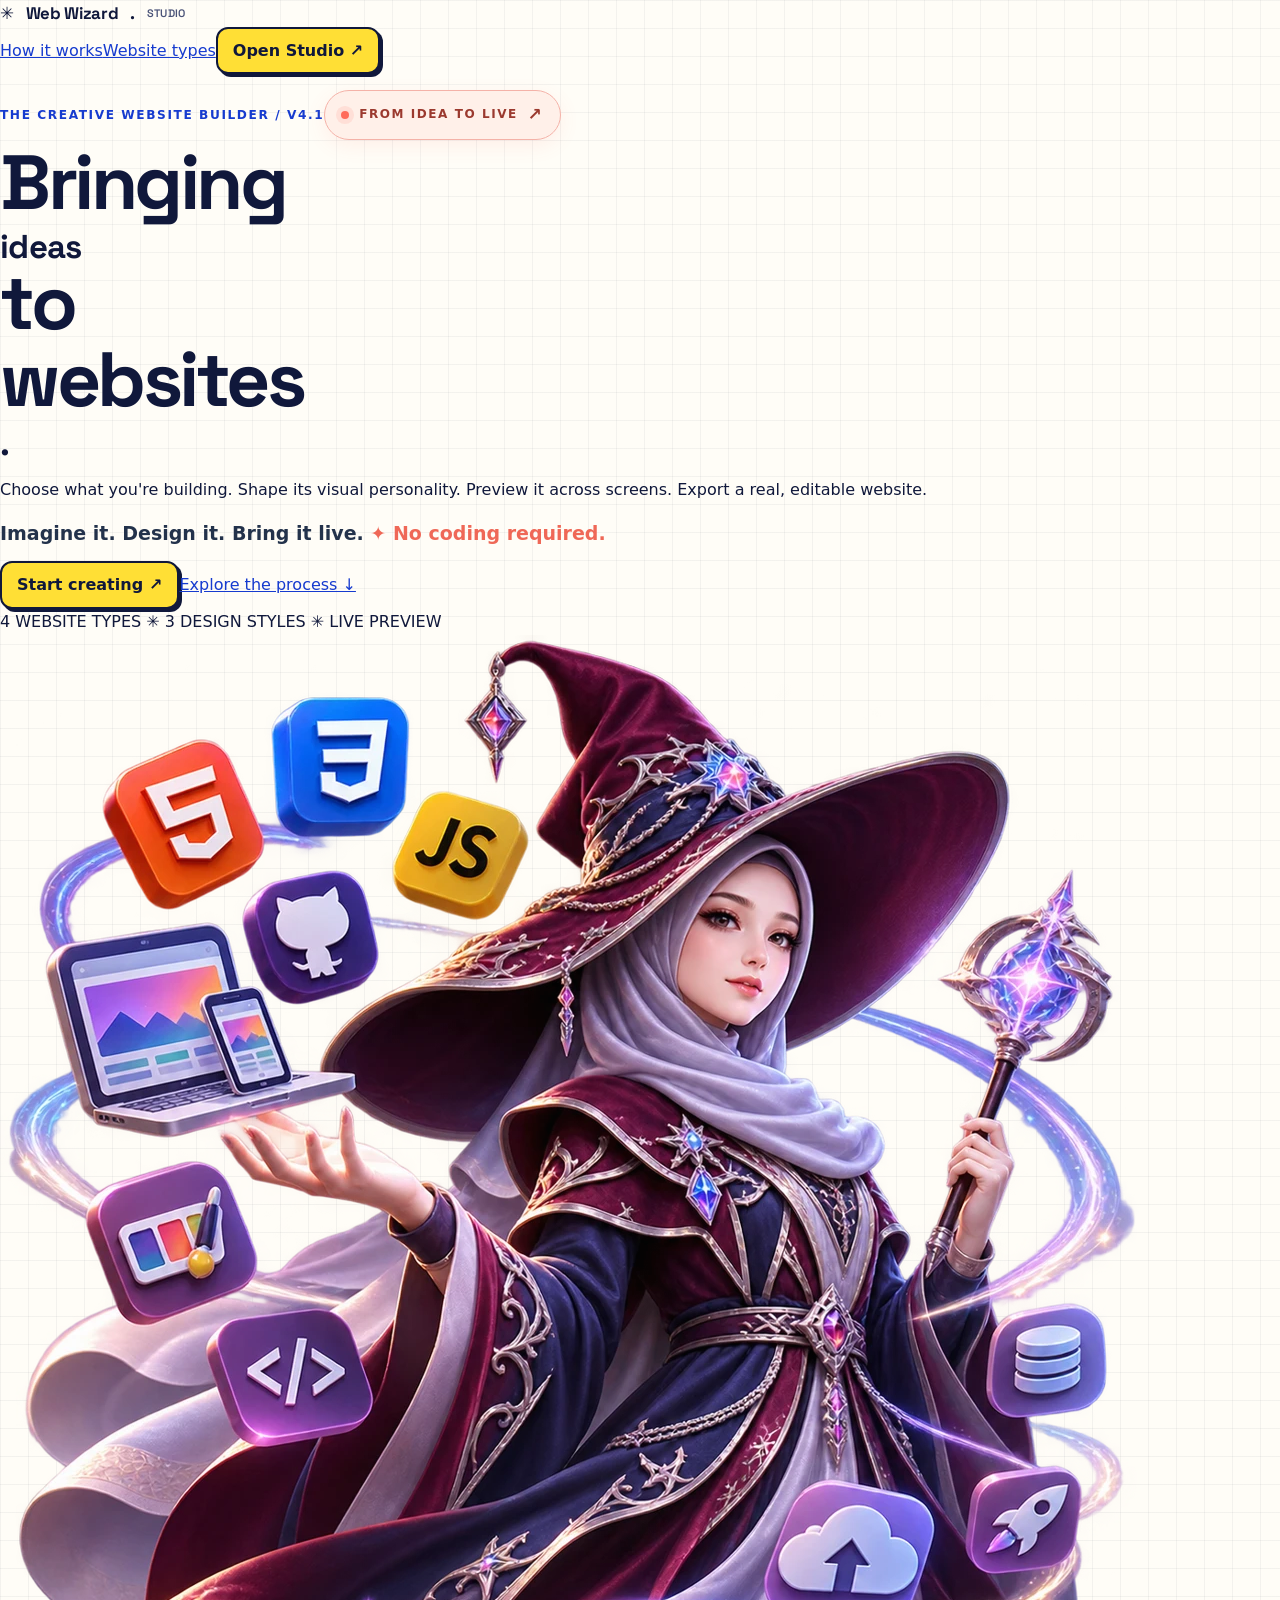
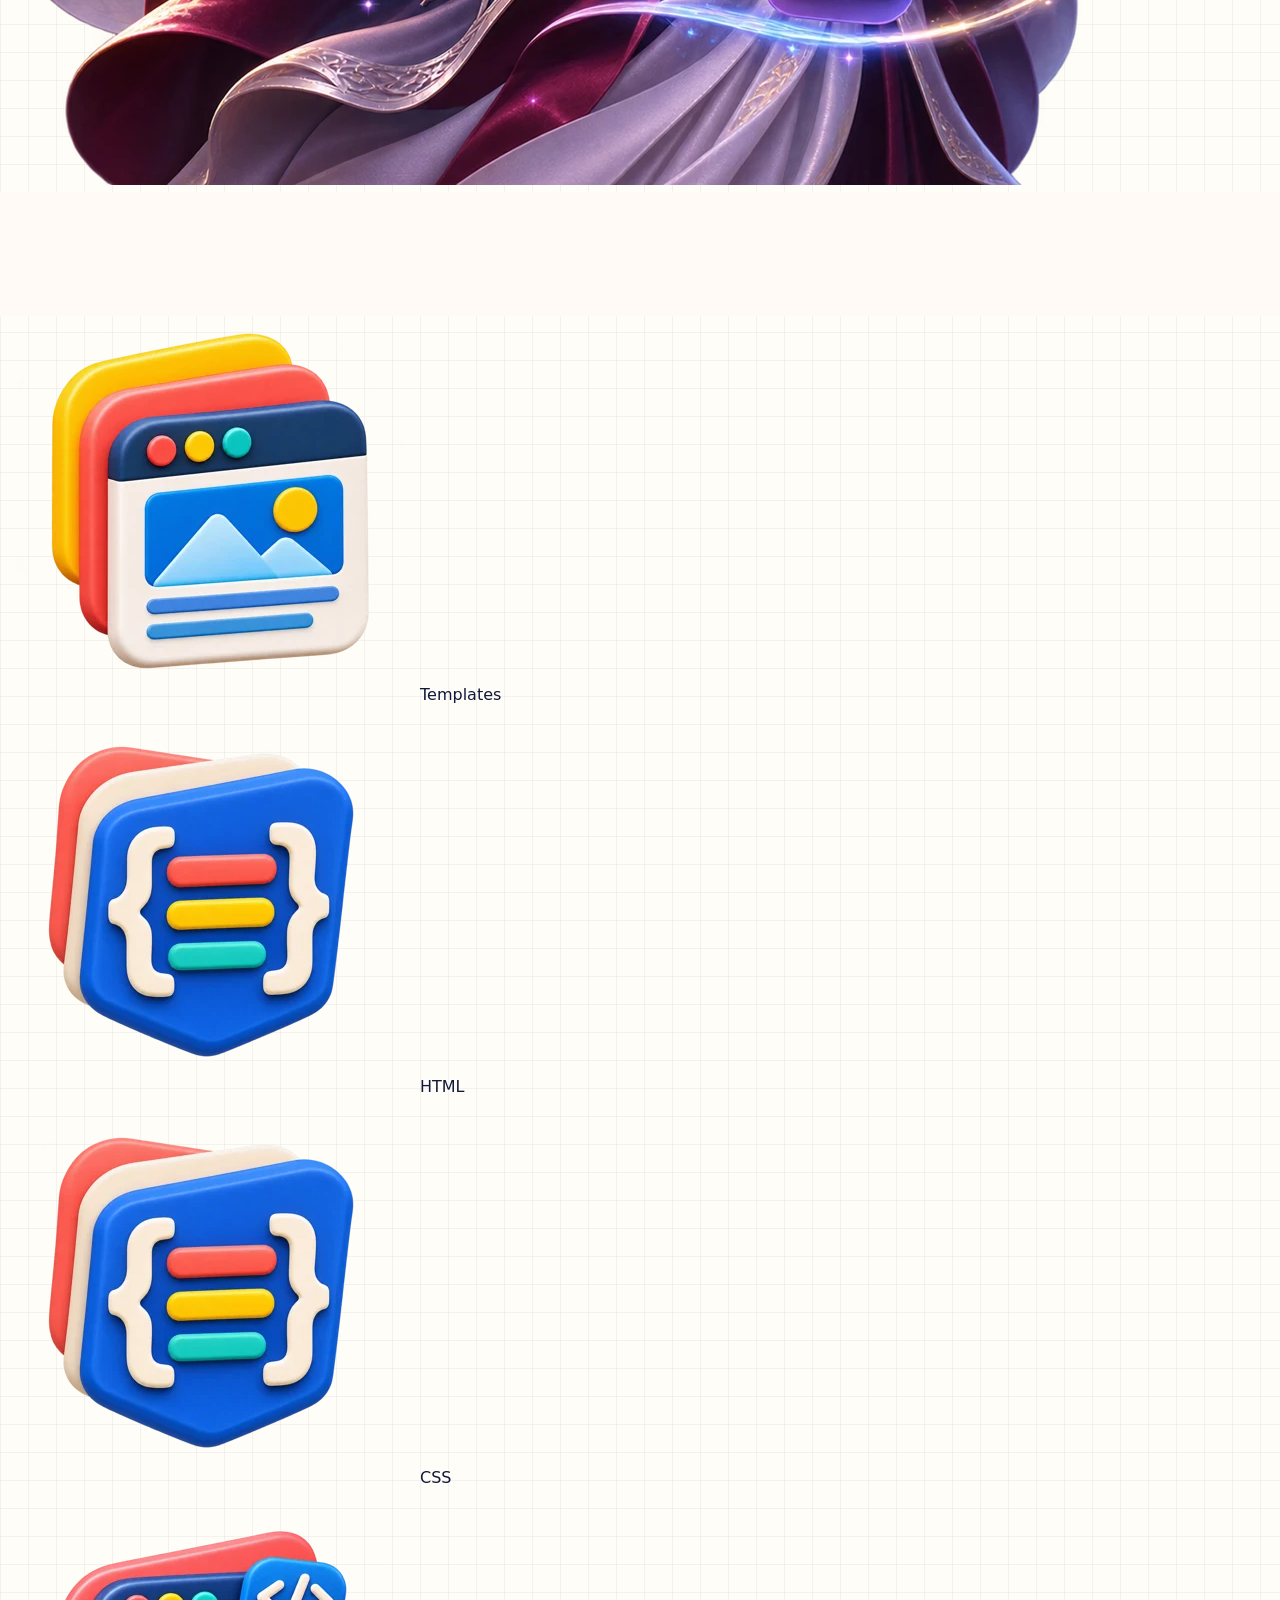
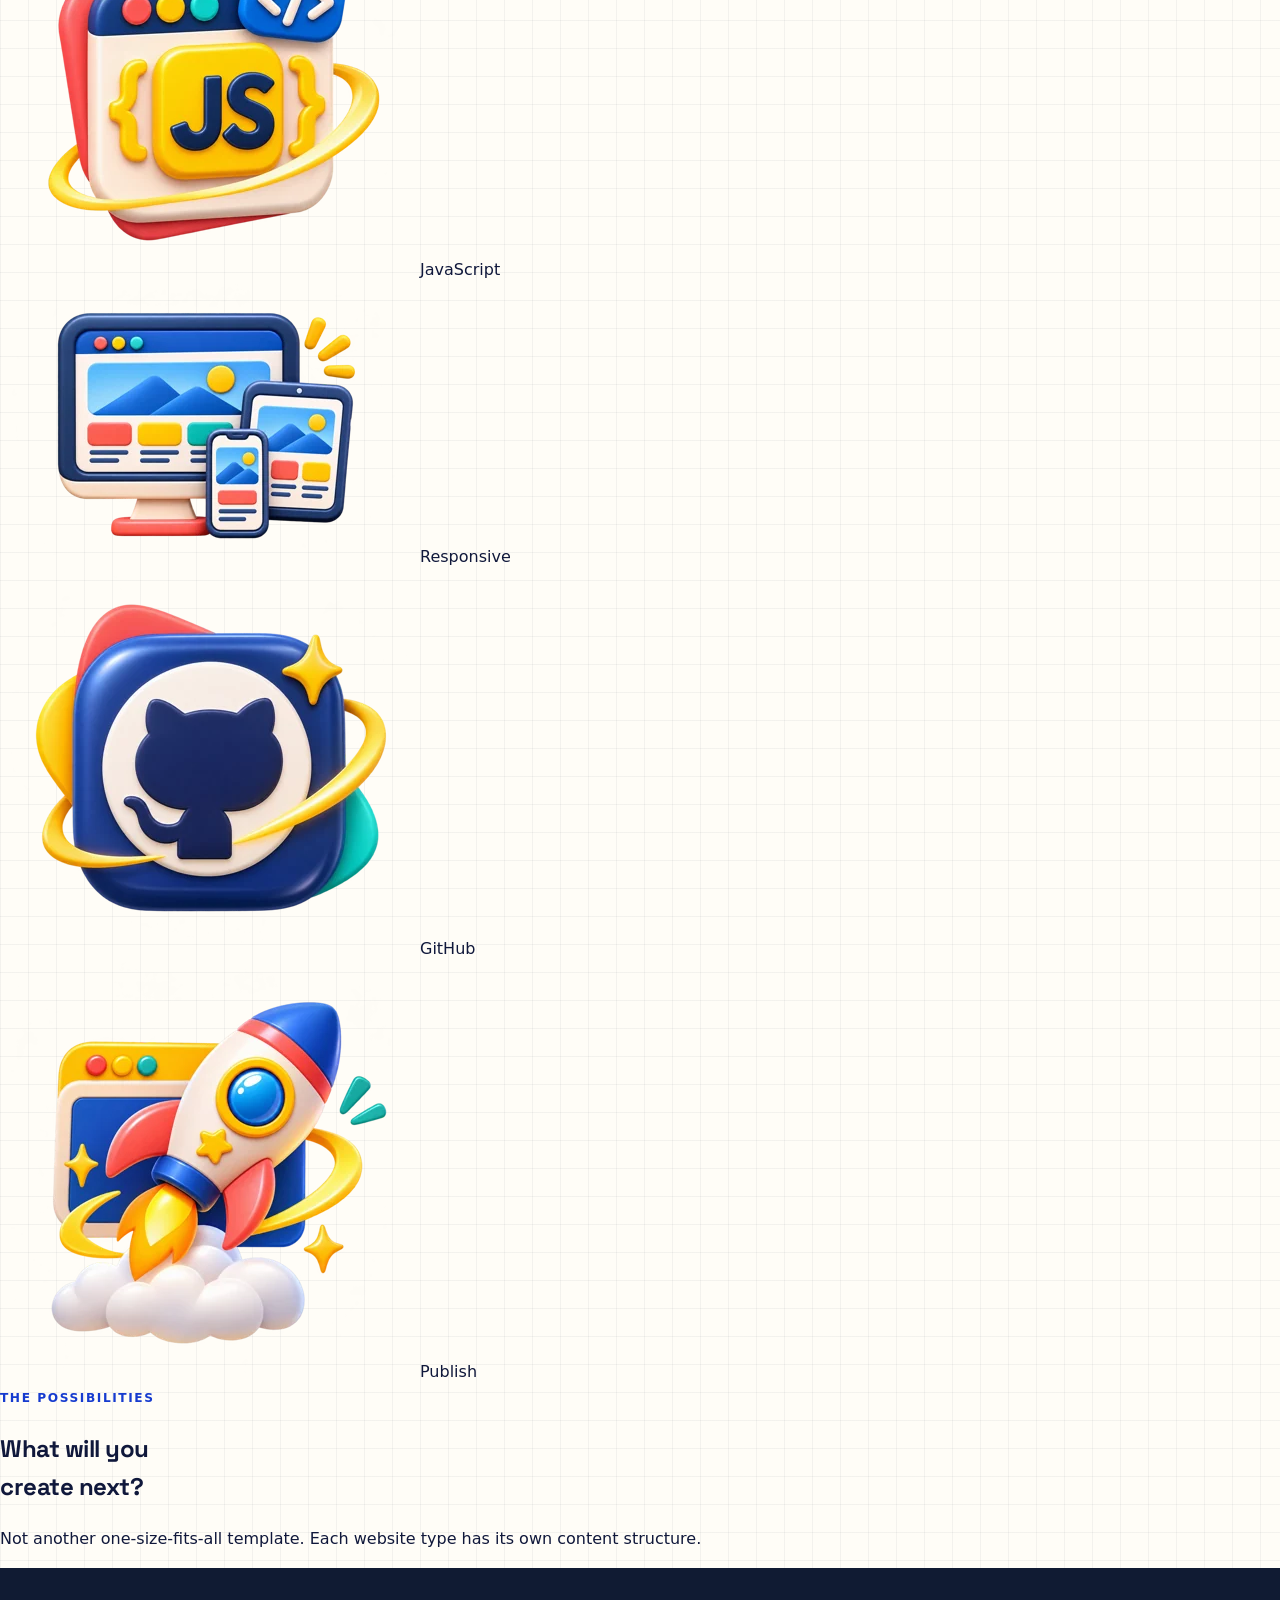
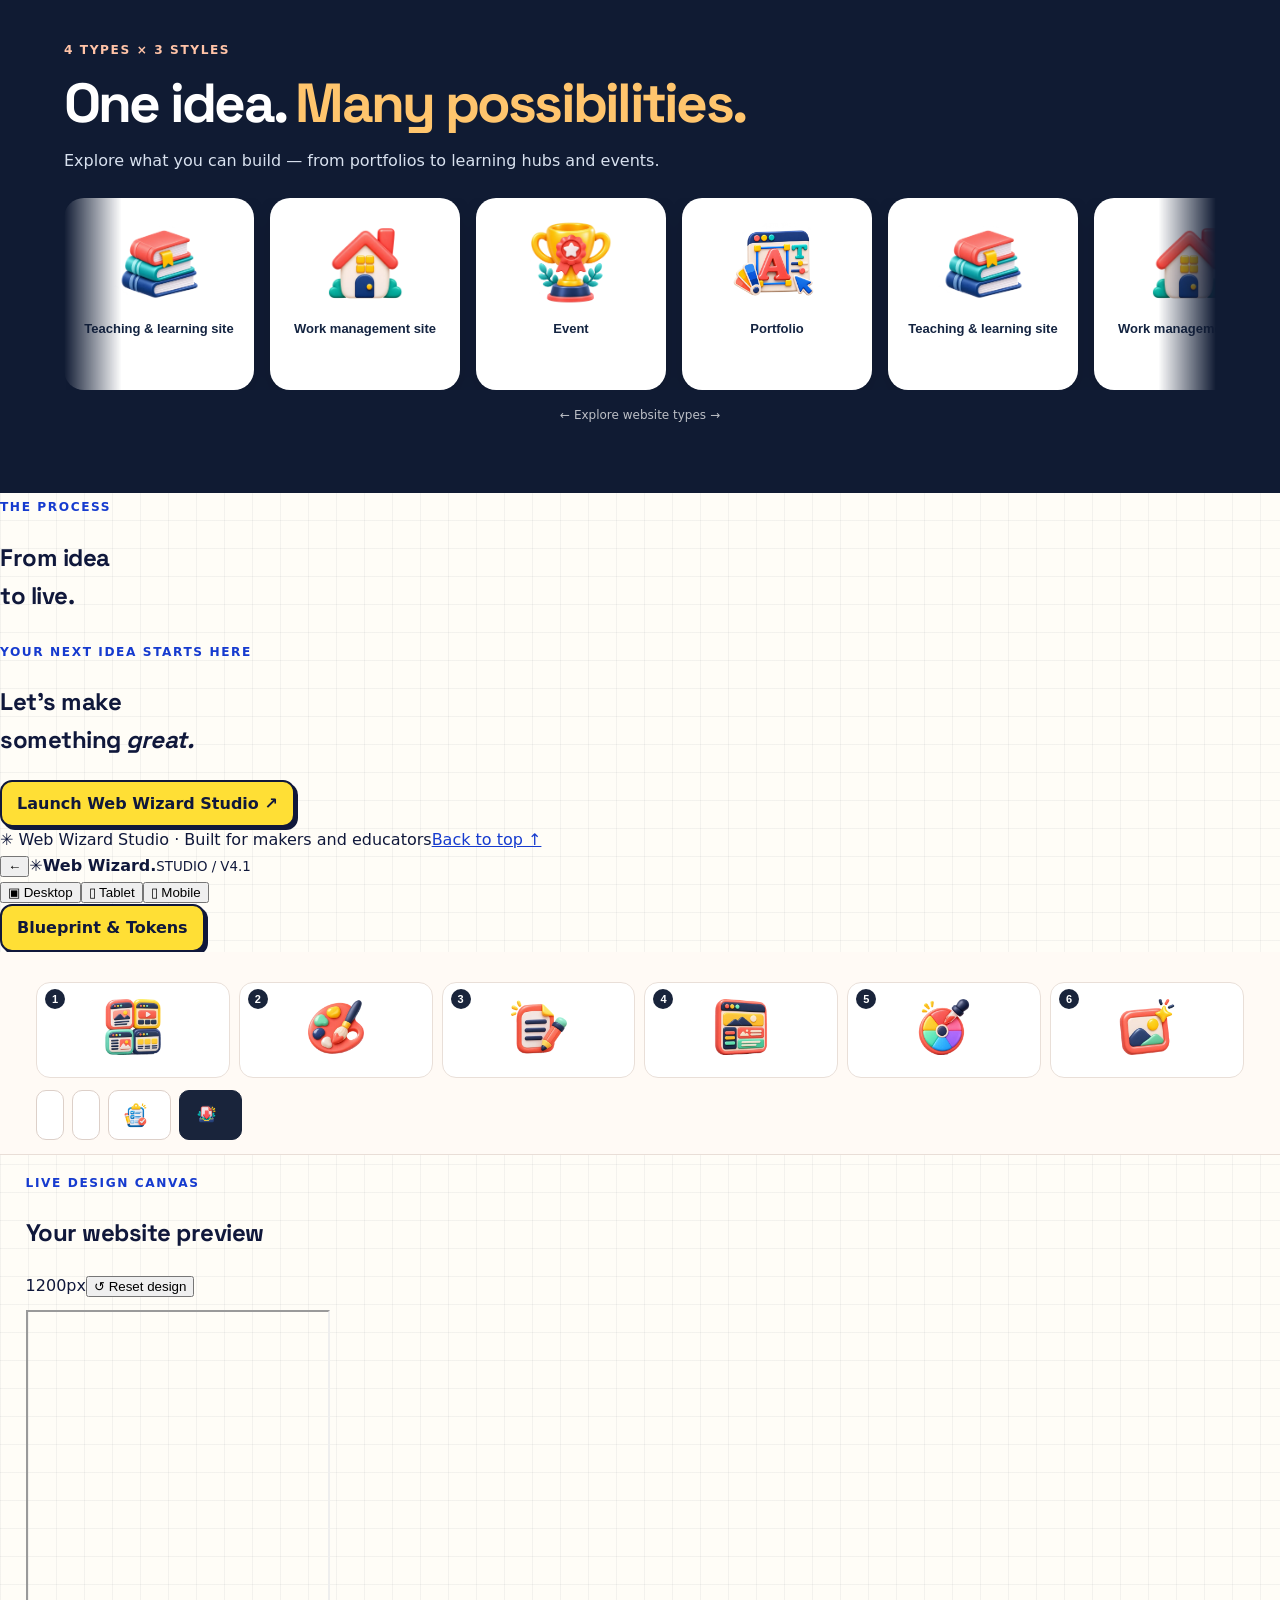
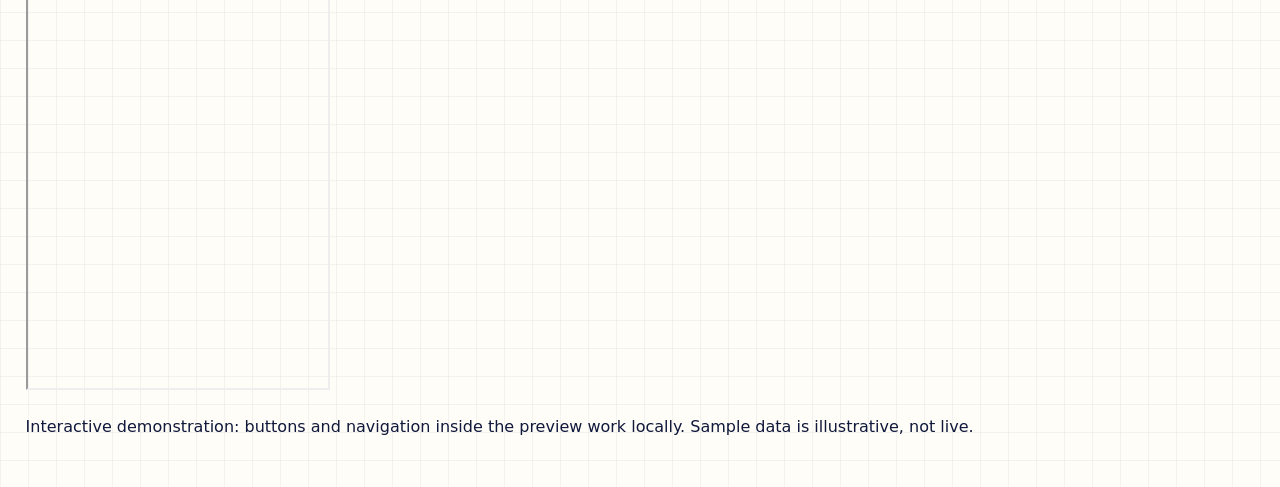
==== commit 420ba97e: "Add files via upload" ====
--- a/index.html
+++ b/index.html
@@ -1,278 +1,4 @@
-<!doctype html>
-<html lang="ms"><head><meta charset="utf-8"><meta name="viewport" content="width=device-width,initial-scale=1">
-<title>Web Wizard · From Idea to Live</title>
-<meta name="description" content="Ruang pembelajaran interaktif untuk peserta bengkel Web Wizard: From Idea to Live. Digital Discovery Series 2026, Unit e-Learning POLIPD.">
-<meta property="og:type" content="website">
-<meta property="og:title" content="Web Wizard · From Idea to Live">
-<meta property="og:description" content="Bengkel AI bina &amp; terbit laman web · Rabu, 11 Nov 2026 · 9.00 pg – 1.00 tgh · Google Meet · Digital Discovery Series 2026, Unit e-Learning POLIPD">
-<!-- Tukar kepada URL penuh laman ini jika imej sendiri mahu digunakan, cth: https://elearning-polipd.github.io/NAMA-REPO/assets/og-web-wizard.jpg -->
-<meta property="og:image" content="https://elearning-polipd.github.io/PoliPD-Digital-Discovery-2026/banner.jpg">
-<meta property="og:image:width" content="1200"><meta property="og:image:height" content="630">
-<meta name="twitter:card" content="summary_large_image">
-<meta name="theme-color" content="#163bcf">
-<link rel="icon" type="image/png" href="./assets/favicon.png">
-<link rel="apple-touch-icon" href="./assets/apple-touch-icon.png">
-<link rel="preconnect" href="https://fonts.googleapis.com"><link rel="preconnect" href="https://fonts.gstatic.com" crossorigin>
-<link rel="stylesheet" href="https://fonts.googleapis.com/css2?family=Space+Grotesk:wght@500;600;700&display=swap">
-<link rel="stylesheet" href="./style.css?v=52">
-<link rel="stylesheet" href="./hero-motion.css?v=4">
-<script src="https://cdnjs.cloudflare.com/ajax/libs/jszip/3.10.1/jszip.min.js" defer></script>
-<script src="./script.js?v=62" defer></script>
-<script src="./hero-motion.js?v=2" defer></script>
-<script src="./page-nav.js?v=1" defer></script>
-</head><body>
-<button type="button" class="skip" id="skip">Langkau ke aktiviti</button>
-
-
-<header class="sitehead">
-  <a class="brand" href="#utama"><img class="mark mark-img" src="./assets/apple-touch-icon.png" alt="" width="40" height="40"><span>WEB WIZARD <small>Digital Discovery Series 2026 · Unit e-Learning POLIPD</small></span></a>
-  <nav aria-label="Navigasi utama" id="site-nav">
-    <a href="#utama">Utama</a><a href="#atur-cara">Agenda</a><a href="#fasilitator">Fasilitator</a><a href="#persediaan">Persediaan</a><a href="#kenali">Kenali laman web</a><a href="#praktikal">Studio praktikal</a><a href="#terbit">Penerbitan</a><a href="#kongsi">Perkongsian</a>
-  </nav>
-  <div class="language-switch" aria-label="Bahasa / Language"><button type="button" data-lang="ms" lang="ms" aria-label="Bahasa Melayu">BM</button><button type="button" data-lang="en" lang="en" aria-label="English">EN</button></div>
-</header>
-<main id="home">
-  <section class="hx" id="hx" aria-labelledby="hero-title">
-    <div class="hx-art" id="hx-art" aria-hidden="true">
-      <img src="./assets/hero-home.webp" alt="" width="1672" height="941" fetchpriority="high">
-      <span class="hx-glow"></span>
-      <span class="hx-ray"></span>
-      <span class="hx-cursor"><svg viewBox="0 0 24 24"><path d="M5 3l14 8-6 1.5L10 19z" fill="#10183b" stroke="#fff" stroke-width="1.5" stroke-linejoin="round"/></svg></span>
-      <span class="hx-tw t1"></span><span class="hx-tw t2"></span><span class="hx-tw t3"></span><span class="hx-tw t4"></span><span class="hx-tw t5"></span><span class="hx-chip c1">✦ AI sedang menulis kod…</span>
-      <span class="hx-chip c2"><i></i>Live</span>
-    </div>
-    <div class="hx-in wrapx">
-      <p class="hx-kick"><span class="mono2">Bengkel 01</span>Digital Discovery Series 2026</p>
-      <h1 id="hero-title" class="hx-h1"><span class="hx-word">Web</span> <span class="hx-word">Wizard</span><span class="hx-sub">From Idea to <b class="hx-live"><i></i>Live</b></span></h1>
-      <p class="hx-lead">Daripada idea kepada laman web anda sendiri. Teroka contoh, pilih gaya, bina dan terbitkan.</p>
-      <div class="hx-cta"><a class="btn blue lg" href="#persediaan">Mula persediaan →</a><a class="btn lg" href="#kenali">Teroka contoh laman</a></div>
-    </div>
-    <div class="hx-ticker" aria-hidden="true"><div class="hx-tick-track"><span>HTML</span><span>CSS</span><span>JavaScript</span><span>Prompt AI</span><span>Reka bentuk</span><span>Responsif</span><span>GitHub Pages</span><span>Netlify</span><span>Pautan awam</span><span>HTML</span><span>CSS</span><span>JavaScript</span><span>Prompt AI</span><span>Reka bentuk</span><span>Responsif</span><span>GitHub Pages</span><span>Netlify</span><span>Pautan awam</span></div></div>
-  </section>
-  <section class="landing-content wrapx ww-welcome" aria-labelledby="about-title">
-    <p class="eyebrow">Pengenalan</p><h2 id="about-title">Daripada idea kepada pautan awam</h2>
-    <p class="lead">Bengkel ini sesuai untuk peserta yang baru mula membina laman web. Semasa demo, buka bahan yang sama dan cuba setiap aktiviti dengan projek anda sendiri. Sila gunakan komputer riba atau desktop, dan pastikan anda boleh log masuk ke ChatGPT atau Claude serta GitHub.</p>
-    <details class="guide ww-toc" id="panduan-web-wizard">
-      <summary>📚 Panduan Web Wizard · How Web Wizard Works</summary>
-      <p>Terokai kandungan bengkel mengikut keperluan anda. Tekan tajuk untuk membuka bahagian pilihan.</p>
-      <nav aria-label="Isi kandungan Web Wizard" class="ww-toc-links">
-        <a href="#utama">01 · Utama / Home</a>
-        <a href="#atur-cara">02 · Agenda</a>
-        <a href="#fasilitator">03 · Fasilitator / Facilitator</a>
-        <a href="#persediaan">04 · Persediaan / Preparation</a>
-        <a href="#kenali">05 · Kenali Laman Web / Explore Websites</a>
-        <a href="#praktikal">06 · Studio Praktikal / Build Studio</a>
-        <a href="#terbit">07 · Penerbitan / Publishing</a>
-        <a href="#kongsi">08 · Perkongsian / Showcase</a>
-      </nav>
-      <p class="hint">Kenali (lihat contoh dan belajar) → Studio (pilih gaya, isi, reka, uji) → Terbit. Semua binaan dibuat di Studio.</p>
-    </details>
-    <div class="home-grid">
-      <article><span class="tabh"><em>01</em>MULA</span><div class="in"><img class="hg-ic" src="./assets/icon-persediaan.png" alt="" width="72" height="72" loading="lazy"><h3>Persediaan</h3><p>Sediakan komputer, akaun AI dan akaun GitHub, kemudian jawab soal selidik awal.</p><a href="#persediaan">Mula persediaan →</a></div></article>
-      <article><span class="tabh"><em>02</em>KENALI</span><div class="in"><img class="hg-ic" src="./assets/icon-kenali.png" alt="" width="72" height="72" loading="lazy"><h3>Kenali laman web</h3><p>Bandingkan 4 jenis laman dalam 3 gaya reka bentuk sebelum memilih idea sendiri.</p><a href="#kenali">Lihat galeri contoh →</a></div></article>
-      <article><span class="tabh"><em>03</em>BINA</span><div class="in"><img class="hg-ic" src="./assets/icon-praktikal.png" alt="" width="72" height="72" loading="lazy"><h3>Studio praktikal</h3><p>Bina laman di Studio Builder: pilih gaya, isi kandungan, uji di telefon dan muat turun ZIP.</p><a href="#praktikal">Buka ruang kerja →</a></div></article>
-      <article><span class="tabh"><em>04</em>TERBIT</span><div class="in"><img class="hg-ic" src="./assets/icon-terbit.png" alt="" width="72" height="72" loading="lazy"><h3>Penerbitan</h3><p>Terbitkan laman di GitHub Pages dengan panduan bergambar langkah demi langkah. Netlify sebagai pilihan.</p><a href="#terbit">Bandingkan platform →</a></div></article>
-      <article><span class="tabh"><em>05</em>KONGSI</span><div class="in"><img class="hg-ic" src="./assets/icon-kongsi.png" alt="" width="72" height="72" loading="lazy"><h3>Perkongsian</h3><p>Kongsi pautan laman anda, tanya soalan dan lengkapkan soal selidik akhir.</p><a href="#kongsi">Buka perkongsian →</a></div></article>
-</div>
-  </section>
-  <section class="mo wrapx" aria-labelledby="mo-title">
-    <div class="mo-head">
-      <div>
-        <p class="eyebrow">Apa yang anda akan bina</p>
-        <h2 id="mo-title" class="mo-h">Satu pagi. <mark class="hl">Satu laman.</mark> Satu pautan.</h2>
-        <p class="lead">Empat jenis laman, tiga gaya reka bentuk. Sila tekan mana-mana contoh untuk melihatnya dengan lebih dekat di Kenali laman web.</p>
-      </div>
-      <div class="mo-pills" aria-label="Perkara yang anda akan pelajari">
-        <span style="--r:-6deg;--d:0s" class="p-blue">Laman web</span>
-        <span style="--r:4deg;--d:.12s" class="p-yellow">Prompt AI</span>
-        <span style="--r:-3deg;--d:.24s" class="p-red">Reka bentuk</span>
-        <span style="--r:7deg;--d:.36s" class="p-green">GitHub Pages</span>
-        <span style="--r:-8deg;--d:.48s" class="p-ink">Netlify</span>
-        <span style="--r:3deg;--d:.6s" class="p-cream">Pautan awam</span>
-      </div>
-    </div>
-    <div class="mo-ring" id="mo-ring" role="region" aria-label="Contoh laman web bergerak"><div class="mo-track" id="mo-track"></div></div>
-    <div class="mo-ring-tools"><button type="button" class="btn sm" id="mo-pause" aria-pressed="false">⏸ Jeda</button><small class="hint">Sila leret atau tekan kad untuk membuka contoh.</small></div>
-  </section>
-  <section class="mo-chat wrapx" aria-labelledby="chat-title">
-    <div class="mo-chat-copy">
-      <p class="eyebrow">Cara bekerja dengan AI</p>
-      <h2 id="chat-title" class="mo-h">Daripada idea ke laman dalam <mark class="hl">tiga mesej</mark></h2>
-      <p class="lead">Anda beri arahan yang jelas. AI tulis kod. Anda semak, minta perubahan dan terbitkan.</p>
-      <button type="button" class="btn sm" id="chat-replay">↺ Main semula</button>
-    </div>
-    <div class="chat" id="chat" aria-live="polite">
-      <p class="chat-label mono2">Contoh perbualan</p>
-      <div class="bub me" style="--i:0"><span class="av">A</span><p><b>Anda</b>Bina laman web satu halaman untuk Bengkel Fotografi Digital saya. Gaya tajuk besar dan kontras.</p></div>
-      <div class="bub ai" style="--i:1"><span class="av">✦</span><p><b>AI</b>Siap! Ini fail <code>laman-saya.zip</code> anda, lengkap dengan index.html, style.css, script.js dan folder assets.</p></div>
-      <div class="bub me" style="--i:2"><span class="av">A</span><p><b>Anda</b>Tolong tukar butang kepada kuning lembut (#F5C518) dengan teks gelap supaya kontras mencukupi, dan kemaskan paparan di telefon.</p></div>
-      <div class="bub ai" style="--i:3"><span class="av">✦</span><p><b>AI</b>Sudah dikemas kini. Sila muat turun ZIP baharu, ekstrak dan buka index.html untuk menyemak.</p></div>
-      <div class="bub done" style="--i:4"><span>🚀</span><p><b>Diterbitkan</b>bengkel-foto.netlify.app</p></div>
-      <div class="typing" aria-hidden="true"><i></i><i></i><i></i></div>
-    </div>
-  </section>
-
-</main>
-<main class="pg" id="agenda-page" hidden>
-  <section class="pg-hero ag-hero wrapx">
-    <div class="ag-art" aria-hidden="true"><img src="./assets/hero-atur-cara.webp" alt="" width="1672" height="941"><span class="ag-clock"></span><span class="hx-tw t1"></span><span class="hx-tw t2"></span><span class="hx-tw t3"></span><span class="hx-chip ag-chip">⏱ 4 jam · 5 bahagian</span></div>
-    <div class="pg-hero-copy">
-      <p class="hx-kick"><span class="mono2">Agenda</span>Rabu, 11 Nov 2026 · Google Meet</p>
-      <h1 class="pg-h1 ag-h1"><span class="ag-u">Perjalanan 4 jam anda</span></h1>
-      <p class="hx-lead">Lima bahagian, satu matlamat: setiap peserta pulang dengan pautan laman web sendiri. Tekan mana-mana folder untuk terus ke sesi itu.</p>
-      <div class="ag-stats" id="ag-stats"></div>
-    </div>
-    <div class="hx-ticker" aria-hidden="true"><div class="hx-tick-track"><span>01 Mula</span><span>02 Kenali</span><span>03 Bina</span><span>04 Terbit</span><span>05 Kongsi</span><span>8.45 pg – 1.00 ptg</span><span>Google Meet</span><span>01 Mula</span><span>02 Kenali</span><span>03 Bina</span><span>04 Terbit</span><span>05 Kongsi</span><span>8.45 pg – 1.00 ptg</span><span>Google Meet</span></div></div>
-  </section>
-  <section class="wrapx ag-wrap">
-    <div class="ag-barwrap"><p class="mono2 ag-cap">Agihan masa</p><div class="ag-bar" id="ag-bar"></div><div class="ag-legend" id="ag-legend"></div></div>
-    <div class="ag-tools"><button type="button" class="btn blue sm" id="ag-play">▶ Mainkan aliran</button><span class="ag-now" id="ag-now"></span></div>
-    <ol class="ag-flow" id="ag-flow"></ol>
-  </section>
-</main>
-<main class="pg" id="about-page" hidden>
-  <section class="pg-hero ab-hero wrapx">
-    <div class="pg-hero-copy">
-      <p class="hx-kick"><span class="mono2">Fasilitator</span>AI Educator · JPA · POLIPD</p>
-      <h1 class="pg-h1">Hai, saya <mark class="hl">Madam Julie</mark> <span class="wave" aria-hidden="true">👋</span></h1>
-      <p class="hx-lead">Selamat datang! Saya Julie, pensyarah Bahasa Inggeris di Politeknik Port Dickson. Hari ini saya akan bimbing anda membina laman web pertama, langkah demi langkah. Tak pernah buat pun tak mengapa, saya ada di sini bila anda tersangkut.</p>
-      <div class="hx-cta"><a class="btn blue lg" href="#atur-cara">Lihat agenda →</a><a class="btn lg" href="#persediaan">Mula dengan Persediaan →</a><a class="btn lg" href="https://juliemarlina-collab.github.io/myportfolio_claude-modern/" target="_blank" rel="noopener">Portfolio saya ↗</a></div>
-    </div>
-    <div class="ab-photo" aria-hidden="true">
-      <span class="ab-ring"></span><span class="ab-semi"></span><span class="ab-sq"></span>
-      <img src="./assets/madam-julie.webp" alt="" width="240" height="240" id="ab-img">
-      <div class="ab-orbit"><span>HTML</span><span>CSS</span><span>JavaScript</span><span>Apps Script</span><span>GitHub Pages</span><span>Claude API</span><span>Prompt AI</span><span>Canva</span></div>
-    </div>
-  </section>
-  <section class="wrapx ab-meet" aria-labelledby="abm-h">
-    <h2 id="abm-h">Saya dan anda, hari ini</h2>
-    <p class="abm-sub">Bengkel ini bukan kuliah. Kita membina bersama-sama, dan tiada soalan yang terlalu kecil.</p>
-    <div class="abm-cards">
-      <article class="abm-c c1"><span aria-hidden="true">🧙</span><b>Peranan saya</b><p>Saya membimbing langkah demi langkah, menunjuk cara dan membantu bila anda tersangkut.</p></article>
-      <i class="abm-plus" aria-hidden="true">+</i>
-      <article class="abm-c c2"><span aria-hidden="true">🚀</span><b>Peranan anda</b><p>Anda membawa satu idea. Anda yang menaip, memilih dan menekan butang Terbit.</p></article>
-      <i class="abm-plus" aria-hidden="true">=</i>
-      <article class="abm-c c3"><span aria-hidden="true">🎯</span><b>Janji kita</b><p>Anda pulang dengan pautan laman web sendiri, walaupun ini kali pertama anda membina laman.</p></article>
-    </div>
-    <p class="abm-how">Cara berhubung dengan saya semasa sesi</p>
-    <ul class="abm-chips">
-      <li>💬 <span>Tulis dalam chat Google Meet</span></li>
-      <li>✋ <span>Angkat tangan jika perlu bantuan</span></li>
-      <li>❓ <span>Tekan butang Bantuan teknikal</span></li>
-      <li>📣 <span>Kongsi pautan anda di hujung sesi</span></li>
-    </ul>
-  </section>
-  <section class="wrapx ab-wrap">
-    <h2 class="abm-num">Pengalaman saya dalam angka</h2>
-    <div class="ab-stats">
-      <div><b data-count="36">0</b><span>laman web dan aplikasi pendidikan dibina</span></div>
-      <div><b data-count="13">0</b><span>aplikasi dan permainan MUET dalam talian</span></div>
-      <div><b data-count="4">0</b><span>laman program dan persidangan</span></div>
-      <div><b data-count="6">0</b><span>alat dan portfolio latihan AI</span></div>
-    </div>
-    <div class="ab-tabs" role="tablist" aria-label="Tentang fasilitator">
-      <button type="button" role="tab" class="ab-tab on" data-ab="latar" aria-selected="true"><em>01</em>Latar belakang</button>
-      <button type="button" role="tab" class="ab-tab" data-ab="kerja" aria-selected="false"><em>02</em>Pengalaman</button>
-      <button type="button" role="tab" class="ab-tab" data-ab="karya" aria-selected="false"><em>03</em>Karya</button>
-      <button type="button" role="tab" class="ab-tab" data-ab="minat" aria-selected="false"><em>04</em>Fokus &amp; pendekatan</button>
-    </div>
-    <div class="ab-book">
-      <div class="ab-pane" data-abpane="latar">
-        <div class="ab-grid2">
-          <div><h2>Pendidik bahasa yang suka membina</h2><p>Saya mengajar di Unit Bahasa Inggeris, Jabatan Pengajian Am, POLIPD. Kelas saya termasuk Communicative English 3 (DUE50132) dan program persediaan MUET secara teradun melalui Google Meet dan platform POLYCC.</p><p>Sebagai penyelaras kursus, saya sentiasa mencari cara supaya pelajar boleh belajar sendiri dengan lebih yakin. Dari situ lahirnya aplikasi web dan permainan pembelajaran yang saya bina.</p></div>
-          <ul class="ab-facts">
-            <li>🏛️<div><b>Politeknik Port Dickson</b><small>Unit Bahasa Inggeris · Jabatan Pengajian Am</small></div></li>
-            <li>📚<div><b>Kursus diajar</b><small>Communicative English 3 · Persediaan MUET</small></div></li>
-            <li>🧭<div><b>Peranan</b><small>Pensyarah · Penyelaras kursus · AI Educator</small></div></li>
-            <li>🔗<div><b>GitHub</b><small>juliemarlina-collab</small></div></li>
-          </ul>
-        </div>
-      </div>
-      <div class="ab-pane" data-abpane="kerja" hidden>
-        <ol class="ab-time">
-          <li><b>Pengajaran</b><span>Bahasa Inggeris komunikatif dan kelas persediaan MUET secara teradun untuk pelajar politeknik.</span></li>
-          <li><b>Pembangunan aplikasi pendidikan</b><span>Aplikasi web mudah alih dengan HTML, CSS, JavaScript dan Google Apps Script, termasuk penjejakan kemajuan pelajar melalui Google Sheets.</span></li>
-          <li><b>Laman web program</b><span>Jawatankuasa Web & Promosi NBIC 2026 dan laman web persidangan ITARS 2027, dalam dua bahasa.</span></li>
-          <li><b>Program AI</b><span>Program Future-Proof with AI bersama SOLS Foundation, serta Digital Discovery Series 2026 bersama Unit e-Learning POLIPD.</span></li>
-          <li><b>Penyelidikan</b><span>Kajian tentang keperluan sokongan AI dalam projek Design Thinking pelajar TVET, serta program MUET secara teradun.</span></li>
-        </ol>
-      </div>
-      <div class="ab-pane" data-abpane="karya" hidden>
-        <div class="ab-works">
-          <a class="ab-work c-blue" href="https://juliemarlina-collab.github.io/Smart-MUET-Hub-New/" target="_blank" rel="noopener"><span class="ab-wic">📱</span><b>Smart MUET Hub</b><small>Hab empat kemahiran dengan ujian diagnostik, eBook dan ujian contoh</small><em>Buka ↗</em></a>
-          <a class="ab-work c-yellow" href="https://juliemarlina-collab.github.io/listening_crystal-quest/" target="_blank" rel="noopener"><span class="ab-wic">🎧</span><b>Crystal Quest 1: Listen &amp; Leap</b><small>Permainan 3D latihan mendengar</small><em>Buka ↗</em></a>
-          <a class="ab-work c-red" href="https://juliemarlina-collab.github.io/speaking_quest/" target="_blank" rel="noopener"><span class="ab-wic">🗣️</span><b>Crystal Quest 2: Speak &amp; Conquer</b><small>Misi latihan bertutur MUET</small><em>Buka ↗</em></a>
-          <a class="ab-work c-green" href="https://juliemarlina-collab.github.io/reading-quest/" target="_blank" rel="noopener"><span class="ab-wic">📘</span><b>Crystal Quest 3: Read &amp; Rise</b><small>Pengembaraan latihan membaca</small><em>Buka ↗</em></a>
-          <a class="ab-work c-navy" href="https://juliemarlina-collab.github.io/writing-quest/" target="_blank" rel="noopener"><span class="ab-wic">✍️</span><b>Crystal Quest 4: Write &amp; Win</b><small>Misi penulisan emel dan esei</small><em>Buka ↗</em></a>
-          <a class="ab-work c-ink" href="https://elearning-polipd.github.io/PoliPD-Digital-Discovery-2026/" target="_blank" rel="noopener"><span class="ab-wic">🌐</span><b>Digital Discovery Series</b><small>Laman siri bengkel 2026</small><em>Buka ↗</em></a>
-        </div>
-      </div>
-      <div class="ab-pane" data-abpane="minat" hidden>
-        <h2 class="fk-h">Membina laman web untuk keperluan sebenar</h2>
-        <p class="fk-sub">Saya meneroka penggunaan AI dan reka bentuk web untuk memudahkan pembelajaran, mengurus maklumat dan berkongsi hasil kerja.</p>
-        <div class="fk-grid">
-          <article class="fk-card c-blue">
-            <a class="fk-shot" href="https://juliemarlina-collab.github.io/Smart-MUET-Hub-New/" target="_blank" rel="noopener" aria-label="Smart MUET Hub"><img src="./assets/works/Smart-MUET-Hub-New.webp" alt="" width="640" height="360" loading="lazy"></a>
-            <div class="fk-body">
-              <span class="fk-tag">Pembelajaran digital</span>
-              <p class="fk-work"><span>Contoh karya:</span> <b>Smart MUET Hub</b></p>
-              <p class="fk-desc">Menghimpunkan nota, latihan dan aktiviti dalam satu ruang pembelajaran.</p>
-              <p class="fk-fit"><span>Sesuai untuk:</span> <b>Laman PdP</b></p>
-              <a class="btn sm blue" href="https://juliemarlina-collab.github.io/Smart-MUET-Hub-New/" target="_blank" rel="noopener">Teroka laman ↗</a>
-            </div>
-          </article>
-          <article class="fk-card c-yellow">
-            <a class="fk-shot" href="https://juliemarlina-collab.github.io/listening_crystal-quest/" target="_blank" rel="noopener" aria-label="Crystal Quest"><img src="./assets/works/listening_crystal-quest.webp" alt="" width="640" height="360" loading="lazy"></a>
-            <div class="fk-body">
-              <span class="fk-tag">Pembelajaran berasaskan permainan</span>
-              <p class="fk-work"><span>Contoh karya:</span> <b>Crystal Quest</b></p>
-              <p class="fk-desc">Menjadikan latihan bahasa lebih interaktif melalui misi dan cabaran.</p>
-              <p class="fk-fit"><span>Sesuai untuk:</span> <b>Laman PdP</b></p>
-              <a class="btn sm blue" href="https://juliemarlina-collab.github.io/listening_crystal-quest/" target="_blank" rel="noopener">Teroka laman ↗</a>
-            </div>
-          </article>
-          <article class="fk-card c-red">
-            <a class="fk-shot" href="https://elearning-polipd.github.io/PoliPD-Digital-Discovery-2026/" target="_blank" rel="noopener" aria-label="Digital Discovery Series dan Web Wizard"><img src="./assets/works/PoliPD-Digital-Discovery-2026.webp" alt="" width="640" height="360" loading="lazy"></a>
-            <div class="fk-body">
-              <span class="fk-tag">Program &amp; perkongsian ilmu</span>
-              <p class="fk-work"><span>Contoh karya:</span> <b>Digital Discovery Series dan Web Wizard</b></p>
-              <p class="fk-desc">Memudahkan peserta mendapatkan maklumat, bahan bengkel dan panduan praktikal.</p>
-              <p class="fk-fit"><span>Sesuai untuk:</span> <b>Laman program</b></p>
-              <a class="btn sm blue" href="https://elearning-polipd.github.io/PoliPD-Digital-Discovery-2026/" target="_blank" rel="noopener">Teroka laman ↗</a>
-            </div>
-          </article>
-          <article class="fk-card c-green">
-            <a class="fk-shot" href="https://juliemarlina-collab.github.io/myportfolio_claude-modern/" target="_blank" rel="noopener" aria-label="Portfolio Madam Julie"><img src="./assets/works/myportfolio_claude-modern.webp" alt="" width="640" height="360" loading="lazy"></a>
-            <div class="fk-body">
-              <span class="fk-tag">Portfolio profesional</span>
-              <p class="fk-work"><span>Contoh karya:</span> <b>Portfolio Madam Julie</b></p>
-              <p class="fk-desc">Menampilkan pengalaman, kemahiran dan hasil kerja melalui laman peribadi.</p>
-              <p class="fk-fit"><span>Sesuai untuk:</span> <b>Portfolio</b></p>
-              <a class="btn sm blue" href="https://juliemarlina-collab.github.io/myportfolio_claude-modern/" target="_blank" rel="noopener">Teroka laman ↗</a>
-            </div>
-          </article>
-        </div>
-        <p class="ab-goal"><b>Setiap laman bermula dengan satu keperluan.</b> Dalam bengkel ini, anda akan memilih satu keperluan sendiri dan membinanya menjadi laman web yang boleh digunakan serta dikongsi.</p>
-      </div>
-    </div>
-  </section>
-</main>
-<main class="workspace" id="workspace" hidden>
-  <div class="workspace-intro"><figure class="wi-art" id="wi-art" hidden><img id="section-art" alt="" width="1200" height="900"><span class="hx-tw t1"></span><span class="hx-tw t2"></span><span class="hx-tw t3"></span><span class="hx-tw t4"></span><span class="wi-fx f1">❤ 24</span><span class="wi-fx f2"><i></i>laman-saya.netlify.app</span><span class="wi-fx f3">⭐ Galeri</span></figure><span class="wi-badge" id="wi-badge" aria-hidden="true"></span><div class="hx-ticker wi-tick" aria-hidden="true"><div class="hx-tick-track"><span>Idea</span><span>Rangka</span><span>Bina dengan AI</span><span>Uji</span><span>Terbit</span><span>Kongsi</span><span>Idea</span><span>Rangka</span><span>Bina dengan AI</span><span>Uji</span><span>Terbit</span><span>Kongsi</span><span>Idea</span><span>Rangka</span><span>Bina dengan AI</span><span>Uji</span><span>Terbit</span><span>Kongsi</span><span>Idea</span><span>Rangka</span><span>Bina dengan AI</span><span>Uji</span><span>Terbit</span><span>Kongsi</span></div></div><p class="eyebrow" id="section-kicker"></p><h1 id="section-title" tabindex="-1"></h1><p id="section-desc"></p></div>
-  <section class="kf" id="kf" hidden></section>
-  <nav class="section-nav" id="rail" aria-label="Topik dalam bahagian ini"></nav>
-  <section class="panel" id="panel" aria-label="Bahan bengkel"></section>
-</main>
-<footer class="sitefoot"><span><b>Web Wizard: From Idea to Live</b> · Digital Discovery Series 2026</span><span>Anjuran Unit e-Learning, POLIPD · <a href="https://elearning-polipd.github.io/PoliPD-Digital-Discovery-2026/" target="_blank" rel="noopener">Lihat siri ↗</a></span></footer>
-<button class="btn blue help-btn" type="button" id="helpBtn" aria-label="Bantuan teknikal"><span class="hb-ic" aria-hidden="true">?</span><span class="hb-tx">Bantuan teknikal</span></button>
-<dialog id="help" aria-labelledby="help-h">
-  <div class="dh"><b id="help-h">Bantuan bengkel</b><button class="btn sm" type="button" id="helpX">Tutup</button></div>
-  <div class="db">
-    <p style="margin:0 0 10px">Pilih kategori untuk mencari penyelesaian.</p><div class="ftags" id="ftags"></div>
-    <div id="faq"></div>
-    <div class="tip">Jika masalah berterusan, kongsi dalam chat Google Meet. Contoh: <b>[Fail] Laman saya keluar kod mentah</b>. </div>
-  </div>
-</dialog>
-
-
-</body></html>
+<!doctype html><html lang="en"><head><meta charset="utf-8"><meta name="viewport" content="width=device-width,initial-scale=1"><title>Web Wizard Studio — Ideas to Websites</title><meta name="description" content="Bina laman web tanpa kod: pilih jenis, pilih gaya, sunting kandungan dan muat turun. Build a website with no coding: pick a type, pick a style, edit and download."><meta property="og:type" content="website"><meta property="og:title" content="Web Wizard Studio — From Idea to Live"><meta property="og:description" content="Bina laman web tanpa kod. 4 jenis laman, 3 gaya, BM / EN."><meta property="og:image" content="https://juliemarlina-collab.github.io/webwizardstudio/assets/web-wizard-hero.webp"><meta name="theme-color" content="#ff6c5b"><link rel="preconnect" href="https://fonts.googleapis.com"><link rel="preconnect" href="https://fonts.gstatic.com" crossorigin><link href="https://fonts.googleapis.com/css2?family=DM+Sans:wght@400;500;600;700;800&family=Space+Grotesk:wght@400;500;600;700&family=Fraunces:opsz,wght@9..144,600;9..144,800&family=Syne:wght@600;700;800&display=swap" rel="stylesheet"><link rel="stylesheet" href="style.css"></head><body>
+<div id="welcome" class="welcome"><header class="topbar"><a class="brand" href="#" aria-label="Web Wizard Studio home"><span class="brand-mark">✳</span> Web Wizard<span class="brand-dot">.</span><small>STUDIO</small></a><nav class="welcome-nav"><a href="#how">How it works</a><a href="#models">Website types</a><button class="btn btn-dark" data-enter>Open Studio ↗</button></nav></header><main><section class="welcome-hero"><div class="hero-copy"><span class="eyebrow">THE CREATIVE WEBSITE BUILDER / V4.1</span><div class="v403-tagline"><span class="v403-tagline-dot"></span> FROM IDEA TO LIVE <span class="v403-tagline-arrow">↗</span></div><h1>Bringing<br><span class="outline-word">ideas</span> to<br>websites<span class="brand-dot">.</span></h1><p>Choose what you're building. Shape its visual personality. Preview it across screens. Export a real, editable website.</p><p class="v403-hero-caption">Imagine it. Design it. Bring it live. <span>✦ No coding required.</span></p><div class="hero-actions"><button class="btn btn-coral" data-enter>Start creating <span>↗</span></button><a class="text-link" href="#how">Explore the process ↓</a></div><div class="hero-footnote">4 WEBSITE TYPES <span>✳</span> 3 DESIGN STYLES <span>✳</span> LIVE PREVIEW</div></div><div class="hero-art hero-art-wizard" aria-label="Muslimah Web Wizard with floating development tools"><img src="assets/web-wizard-hero.webp" alt="Mystical Muslimah Web Wizard surrounded by web development tools" loading="eager"><div class="old-art" hidden><div class="art-orbit orbit-one"></div><div class="art-orbit orbit-two"></div><div class="art-window art-back"><div class="window-dots">● ● ●</div><div class="art-bars"><i></i><i></i><i></i></div></div><div class="art-window art-front"><div class="window-dots">● ● ●</div><div class="art-layout"><div class="art-photo"><span>W.</span></div><div class="art-words"><b>Make it<br>remarkable.</b><em></em><em></em><strong>EXPLORE ↗</strong></div></div></div><div class="art-sticker sticker-top">✳</div><div class="art-sticker sticker-bottom">DESIGN<br>YOUR WAY ↗</div><div class="art-circle"></div></div></div></section><div class="studio-icon-ribbon" aria-label="Studio tools"><div><img src="assets/icons/templates.webp" alt="" loading="lazy"><span>Templates</span></div><div><img src="assets/icons/html.webp" alt="" loading="lazy"><span>HTML</span></div><div><img src="assets/icons/css.webp" alt="" loading="lazy"><span>CSS</span></div><div><img src="assets/icons/javascript.webp" alt="" loading="lazy"><span>JavaScript</span></div><div><img src="assets/icons/responsive.webp" alt="" loading="lazy"><span>Responsive</span></div><div><img src="assets/icons/github.webp" alt="" loading="lazy"><span>GitHub</span></div><div><img src="assets/icons/launch.webp" alt="" loading="lazy"><span>Publish</span></div></div><section class="section work-section" id="models"><div class="section-heading"><span class="eyebrow">THE POSSIBILITIES</span><h2>What will you<br>create next<span class="brand-dot">?</span></h2><p>Not another one-size-fits-all template. Each website type has its own content structure.</p></div><div id="model-gallery" class="model-gallery"></div></section><section class="v403-showcase" aria-label="Website types in motion"><div class="v403-showcase-head"><span class="eyebrow">4 TYPES × 3 STYLES</span><h2>One idea. <em>Many possibilities.</em></h2><p>Explore what you can build — from portfolios to learning hubs and events.</p></div><div class="v403-marquee-window"><div class="v403-marquee-track" id="v403-marquee-track"></div></div><div class="v403-marquee-hint">← Explore website types →</div></section><section class="section how-section" id="how"><span class="eyebrow">THE PROCESS</span><h2>From idea<br>to live<span class="brand-dot">.</span></h2><div id="v41-flow" class="v41-flow"></div></section><section class="bottom-cta"><span class="eyebrow">YOUR NEXT IDEA STARTS HERE</span><h2>Let's make<br>something <i>great.</i></h2><button class="btn btn-dark" data-enter>Launch Web Wizard Studio ↗</button></section></main><footer class="welcome-footer"><span>✳ Web Wizard Studio · Built for makers and educators</span><a href="#welcome">Back to top ↑</a></footer></div>
+<div id="studio" class="studio hidden"><header class="studio-header"><div class="studio-brand"><button id="back-home" class="icon-button" title="Back to welcome" aria-label="Back to welcome">←</button><span class="brand-mark">✳</span><strong>Web Wizard<span class="brand-dot">.</span></strong><small>STUDIO / V4.1</small></div><div class="device-controls" role="group" aria-label="Preview device"><button class="device active" data-device="desktop">▣ <span>Desktop</span></button><button class="device" data-device="tablet">▯ <span>Tablet</span></button><button class="device" data-device="mobile">▯ <span>Mobile</span></button></div><div class="studio-actions"><button id="blueprint-btn" class="btn btn-outline">Blueprint & Tokens</button><button id="export-btn" class="btn btn-dark">Export HTML ↓</button></div></header><div class="studio-body"><aside class="controls"><div class="sidebar-intro"><span class="eyebrow">YOUR CREATIVE WORKSPACE</span><h2>Make it<br>yours<span class="brand-dot">.</span></h2><p>Every choice updates your website preview.</p></div><div class="control-group" data-g="type"><label class="group-label" for="type-select"><img class="control-icon" src="assets/icons/templates.webp" alt=""><span class="control-index">01</span> Website type</label><select id="type-select"></select><p id="type-detail" class="control-help"></p></div><div class="control-group" data-g="style"><label class="group-label"><img class="control-icon" src="assets/icons/palette.webp" alt=""><span class="control-index">02</span> Design direction</label><div id="style-options" class="style-options"></div></div><div class="control-group" data-g="content"><label class="group-label"><img class="control-icon" src="assets/icons/typography.webp" alt=""><span class="control-index">03</span> Make it personal</label><label class="field-label" for="site-name">Website name</label><input id="site-name" maxlength="60" placeholder="e.g. Kelab Robotik POLIPD"><label class="field-label" for="site-title">Website headline</label><input id="site-title" maxlength="110" placeholder="Your headline"><label class="field-label" for="site-desc">Short introduction</label><textarea id="site-desc" rows="3" maxlength="280"></textarea><label class="field-label" for="site-cta">Primary button text</label><input id="site-cta" maxlength="40"><button id="reset-copy" class="small-link">Reset text to example</button><div class="upload-wrap hero-upload-wrap"><label id="hero-upload-label" for="hero-upload">Main image (optional)</label><input id="hero-upload" type="file" accept="image/png,image/jpeg,image/webp"><img id="hero-thumb" class="hero-thumb" alt="" hidden><button id="hero-remove" type="button" class="small-link" hidden>Remove image</button><small id="hero-help">Shown beside or below your headline. The image stays on your device until you download the website.</small></div></div><div class="control-group" data-g="colours"><label class="group-label"><img class="control-icon" src="assets/icons/palette.webp" alt=""><span class="control-index">04</span> Brand colours</label><div id="color-controls" class="color-controls"></div><div class="upload-wrap"><label for="reference-upload">Upload reference image to sample a colour</label><input id="reference-upload" type="file" accept="image/png,image/jpeg,image/webp"><small id="reference-help">Samples an accent colour locally. It does not reconstruct a full design from the image.</small></div></div><div class="control-group" data-g="art"><label class="group-label"><img class="control-icon" src="assets/icons/browser.webp" alt=""><span class="control-index">05</span> Art direction</label><div class="prompt-block"><strong id="hero-prompt-title">Hero artwork prompt</strong><p id="hero-prompt"></p><button id="copy-hero" class="small-link">Copy hero prompt ↗</button></div><div class="prompt-block"><strong id="icon-prompt-title">Icon system prompt</strong><p id="icon-prompt"></p><button id="copy-icons" class="small-link">Copy icon prompt ↗</button></div></div></aside><main class="preview-stage"><div class="preview-heading"><div><span class="eyebrow">LIVE DESIGN CANVAS</span><h2 id="preview-label">Your website preview</h2></div><div class="preview-tools"><span id="preview-size">1200px</span><button id="reset-all" class="small-link">↺ Reset design</button></div></div><div id="preview-shell" class="preview-shell"><iframe id="preview-frame" title="Generated website preview" sandbox="allow-scripts" referrerpolicy="no-referrer"></iframe></div><p class="preview-note">Interactive demonstration: buttons and navigation inside the preview work locally. Sample data is illustrative, not live.</p></main></div></div>
+<dialog id="blueprint-dialog"><div class="dialog-header"><div><span class="eyebrow">DESIGN HANDOFF</span><h2>Blueprint & Tokens</h2></div><button id="close-dialog" class="icon-button" aria-label="Close dialog">✕</button></div><div class="tab-row"><button class="tab active" data-tab="blueprint">Blueprint</button><button class="tab" data-tab="json">JSON</button><button class="tab" data-tab="css">CSS</button><button class="tab" data-tab="prompts">Prompts</button></div><pre id="code-output"></pre><div class="dialog-actions"><button id="copy-code" class="btn btn-coral">Copy content ↗</button><button id="download-code" class="btn btn-outline">Download file ↓</button></div></dialog><div id="toast" role="status" aria-live="polite"></div><script src="script.js"></script><script src="enhancement.js"></script><script src="polipd-types.js?v=42"></script><script src="interface-i18n.js"></script><script src="site-template.js?v=42"></script><link rel="stylesheet" href="studio-v4.css?v=42"><script src="studio-v4.js?v=42"></script><link rel="stylesheet" href="motion-v4.css"><script defer src="motion-v4.js"></script></body></html>
--- a/studio-v4.css
+++ b/studio-v4.css
@@ -0,0 +1,142 @@
+/* v4 overrides v3.3.1 legacy layout */
+.studio-body{display:flex!important;flex-direction:column!important;overflow:auto!important;min-height:0!important}
+.studio-body>.controls{display:none!important}
+.studio-body>.workspace-tools{display:none!important}
+.v4-workspace{background:#fffaf5;border-bottom:1px solid #e9ded7;padding:14px clamp(12px,3vw,36px);flex:none}
+.v4-intro{display:flex;justify-content:space-between;align-items:center;gap:16px;margin-bottom:12px}.v4-intro strong{font:800 clamp(17px,2vw,23px)/1.2 'Space Grotesk',sans-serif;color:#19243b}.v4-intro p{font-size:13px;margin:4px 0 0;color:#646878}.v4-status{font-size:12px;color:#23795b;font-weight:700}
+.v4-toolbar{display:grid;grid-template-columns:repeat(6,minmax(0,1fr));gap:9px}.v4-tool{background:#fff;border:1px solid #e9dfd8;border-radius:14px;min-height:77px;padding:8px;display:flex;flex-direction:column;gap:5px;align-items:center;justify-content:center;cursor:pointer;font-size:12px;font-weight:800;color:#293349;transition:background .15s,border .15s,transform .15s}.v4-tool:hover{transform:translateY(-2px);border-color:#ff6c5b}.v4-tool.selected{background:#fff0e9;border:2px solid #ff6c5b;box-shadow:0 3px 0 #ff6c5b40}.v4-tool img{width:37px;height:37px;object-fit:contain}.v4-tool:focus-visible,.v4-actions button:focus-visible,.v4-section-actions button:focus-visible{outline:3px solid #345cde;outline-offset:2px}
+.v4-panel{margin-top:13px;background:#fff;border:1px solid #e8ddd6;border-radius:16px;padding:14px;max-height:340px;overflow:auto}.v4-panel[hidden]{display:none!important}.v4-panel-header{display:flex;align-items:center;justify-content:space-between;gap:12px;margin-bottom:12px}.v4-panel-header strong{font-size:16px}.v4-close{background:#fff;border:1px solid #ddd;border-radius:9px;padding:7px 12px;cursor:pointer}.v4-fields{display:grid;grid-template-columns:repeat(auto-fit,minmax(min(100%,280px),1fr));gap:14px}.v4-fields>.control-group{display:block!important;min-width:0;margin:0!important;padding:8px!important;border:0!important}.v4-fields .style-options{grid-template-columns:repeat(3,minmax(0,1fr))}.v4-fields .control-group label{font-size:14px}.v4-fields input,.v4-fields textarea,.v4-fields select{font-size:15px!important}
+.v4-actions{display:flex;flex-wrap:wrap;gap:8px;margin-top:12px}.v4-actions button,.v4-add{background:#fff;border:1px solid #ddd0c9;border-radius:10px;padding:10px 13px;font-size:13px;font-weight:750;cursor:pointer}.v4-actions button:hover,.v4-add:hover{border-color:#ff6c5b}.v4-actions .v4-primary{background:#19243b;color:#fff;border-color:#19243b}
+.v4-section-editor{display:grid;gap:10px;grid-column:1/-1}.v4-section-head{display:flex;justify-content:space-between;flex-wrap:wrap;gap:8px}.v4-section-head span{font-size:12px;color:#777}.v4-section-item{background:#fffaf6;border:1px solid #e7ddd7;border-radius:12px;padding:12px;display:grid;gap:7px}.v4-section-row{display:flex;justify-content:space-between;align-items:center;gap:10px}.v4-section-actions{display:flex;gap:5px}.v4-section-actions button{background:#fff;border:1px solid #ddd;border-radius:7px;min-width:30px;min-height:30px;cursor:pointer}.v4-field-label{font-size:12px;font-weight:750}.v4-section-item input,.v4-section-item textarea{width:100%;border:1px solid #ddd;border-radius:8px;padding:9px;font:inherit}.v4-add{justify-self:start}
+.studio-body>.preview-stage{display:block!important;min-height:620px!important;overflow:visible!important;padding:14px clamp(10px,2vw,28px) 32px!important}.studio-body .preview-shell iframe{height:680px!important}.studio-body .preview-heading{margin-bottom:12px!important}
+@media(max-width:700px){.v4-toolbar{grid-template-columns:repeat(3,minmax(0,1fr))}.v4-tool{min-height:65px}.v4-panel{max-height:280px}.v4-intro{align-items:start}.v4-fields .style-options{grid-template-columns:repeat(2,minmax(0,1fr))}}
+
+/* v4.0.1: purpose-specific editing icons */
+.v4-tool-symbol{width:42px;height:42px;display:grid;place-items:center;border-radius:12px;background:#fff0e9;color:#1a3766}
+.v4-tool:nth-child(2) .v4-tool-symbol{background:#e8f2ff;color:#1948b6}
+.v4-tool:nth-child(3) .v4-tool-symbol{background:#e6f7ed;color:#137752}
+.v4-tool:nth-child(4) .v4-tool-symbol{background:#fff2d4;color:#98610c}
+.v4-tool:nth-child(5) .v4-tool-symbol{background:#f0eaff;color:#653f9d}
+.v4-tool:nth-child(6) .v4-tool-symbol{background:#e4f4f7;color:#17687d}
+.v4-tool-symbol svg{display:block}
+.v4-tool.selected .v4-tool-symbol{background:#fff}
+.v4-tool{min-width:0}
+@media(max-width:700px){.v4-tool-symbol{width:38px;height:38px}.v4-tool{font-size:13px}}
+
+.v4-actions button{display:inline-flex;align-items:center;justify-content:center;gap:7px}
+.v4-action-art{width:28px;height:28px;object-fit:contain;flex-shrink:0}
+.gallery-3d-icon{object-fit:contain}
+
+/* v4.1: single export, numbered steps, hero image, next-step note */
+#export-btn{display:none!important}
+.v4-tool{position:relative}
+.v4-step{position:absolute;top:6px;left:8px;width:20px;height:20px;border-radius:50%;background:#19243b;color:#fff;font-size:11px;font-weight:800;display:grid;place-items:center}
+.v4-tool.selected .v4-step{background:#ff6c5b}
+.v4-hint{margin:0 0 12px;padding:10px 12px;border-radius:10px;background:#f0eaff;color:#3d2a66;font-size:13px;line-height:1.5}
+.v4-fields .field-label{font-size:12px}
+.v4-fields .group-label{display:block;font-weight:800;margin-bottom:8px}
+.v4-fields .small-link{font-size:13px;cursor:pointer}
+.v4-fields .upload-wrap label{font-size:13px}.v4-fields .upload-wrap small{font-size:12px}.v4-fields .upload-wrap input{font-size:13px!important}
+.hero-thumb{display:block;max-width:180px;max-height:110px;border-radius:8px;margin:4px 0 8px;object-fit:cover}
+.hero-thumb[hidden],#hero-remove[hidden]{display:none!important}
+.v4-section-item.is-hidden{opacity:.55}
+.v4-section-foot{display:flex;flex-wrap:wrap;gap:8px}
+.v4-section-actions button{min-width:36px;min-height:36px}
+.v4-next{margin-top:12px;padding:14px 16px;border-radius:14px;background:#e6f7ed;border:1px solid #9fd8b8;color:#143d2b;font-size:14px;line-height:1.55;display:grid;gap:8px}
+.v4-next[hidden]{display:none!important}
+.v4-next ol{margin:0;padding-left:20px}
+.v4-next a{font-weight:800;color:#0d5a3a}
+.v4-next .v4-close{justify-self:start}
+
+/* v4.1: sample websites (same images as the Web Wizard PoliPD gallery) */
+.style-option{display:flex;flex-direction:column;gap:6px}
+.style-sample{width:100%;aspect-ratio:16/9;object-fit:cover;border-radius:6px;border:1px solid #e5e5e5;display:block}
+.style-sample-tag{font-size:11px;color:#777;font-weight:600}
+
+.v4-panel{max-height:430px}
+@media(max-width:700px){.v4-panel{max-height:340px}}
+
+/* v4.1: 3D toolbar icons */
+.v4-tool-symbol.has-art{width:56px;height:56px;background:transparent!important;border-radius:0}
+.v4-tool-symbol.has-art img{width:56px;height:56px;object-fit:contain;display:block}
+.v4-tool{min-height:96px}
+@media(max-width:700px){.v4-tool-symbol.has-art,.v4-tool-symbol.has-art img{width:46px;height:46px}.v4-tool{min-height:82px}}
+
+/* v4.1: moving ring of sample websites */
+.v41-styles{padding:clamp(40px,6vw,76px) 0 clamp(28px,4vw,48px);background:#fffaf5;overflow:hidden}
+.v41-styles-head,.v41-ring-tools{padding-inline:clamp(20px,5vw,80px)}
+.v41-styles h2{font-family:'Space Grotesk',sans-serif;font-size:clamp(28px,4.2vw,54px);letter-spacing:-.04em;line-height:1.08;margin:.25em 0 .3em;color:#19243b}
+.v41-styles-lead{max-width:60ch;color:#56565c;font-size:16px;line-height:1.6;margin:0}
+.v41-ring{position:relative;height:clamp(230px,26vw,300px);margin-top:26px;perspective:1100px;perspective-origin:50% 40%;overflow:hidden;touch-action:pan-y;cursor:grab;-webkit-mask-image:linear-gradient(90deg,transparent,#000 6%,#000 94%,transparent);mask-image:linear-gradient(90deg,transparent,#000 6%,#000 94%,transparent)}
+.v41-ring:active{cursor:grabbing}
+.v41-track{position:absolute;inset:0;transform-style:preserve-3d}
+.v41-card{all:unset;box-sizing:border-box;position:absolute;left:0;top:14px;width:clamp(220px,24vw,300px);display:flex;flex-direction:column;gap:8px;cursor:pointer;will-change:transform;-webkit-user-select:none;user-select:none}
+.v41-chip{align-self:flex-start;display:inline-flex;align-items:center;gap:8px;max-width:100%;padding:5px 12px;background:#fff;border:2px solid #19243b;border-radius:999px;font:700 12px/1.3 ui-monospace,Menlo,Consolas,monospace;color:#19243b;white-space:nowrap;overflow:hidden;text-overflow:ellipsis}
+.v41-chip i{flex:none;width:11px;height:11px;border-radius:50%;border:2px solid #19243b}
+.v41-screen{display:block;border:2px solid #19243b;border-radius:14px;overflow:hidden;background:#fff;box-shadow:0 14px 30px #10183b26}
+.v41-screen img{display:block;width:100%;height:auto;aspect-ratio:16/9;object-fit:cover;pointer-events:none}
+.v41-card:hover .v41-screen{box-shadow:0 22px 44px #10183b40,0 0 0 4px #ffc56d}
+.v41-card:focus-visible .v41-screen{outline:3px solid #ff6c5b;outline-offset:3px}
+.v41-ring.static{height:auto;overflow-x:auto;-webkit-mask-image:none;mask-image:none;cursor:auto;padding-inline:clamp(20px,5vw,80px)}
+.v41-ring.static .v41-track{position:static;display:flex;gap:14px;padding:6px 2px 14px}
+.v41-ring.static .v41-card{position:relative;top:0;flex:0 0 240px;transform:none!important}
+.v41-ring.static .v41-card[tabindex="-1"]{display:none}
+.v41-ring-tools{display:flex;align-items:center;flex-wrap:wrap;gap:12px;margin-top:8px}
+.v41-ring-tools small{font-size:13px;color:#646878}
+.v41-pause{background:#ffd95c;border:2px solid #19243b;border-radius:10px;box-shadow:3px 3px 0 #19243b;padding:8px 14px;font:800 14px/1 inherit;color:#19243b;cursor:pointer}
+.v41-pause[hidden]{display:none}
+.v41-pause:focus-visible,.v41-dot:focus-visible,.v41-flow-nav button:focus-visible,.v41-guide:focus-visible{outline:3px solid #345cde;outline-offset:3px}
+
+/* v4.1: interactive process flow with the launch rocket */
+.v41-flow{margin-top:22px}
+.v41-flow-intro{max-width:62ch;font-size:16px;line-height:1.6;color:#56565c;margin:0 0 34px}
+.v41-flow-rail{position:relative;height:118px;margin:0 clamp(26px,5vw,60px)}
+.v41-flow-line{position:absolute;left:0;right:0;top:62px;height:8px;border-radius:8px;background:#e9ded7}
+.v41-flow-fill{display:block;height:100%;width:0;border-radius:8px;background:linear-gradient(90deg,#ffc56d,#ff6c5b);transition:width .7s cubic-bezier(.3,.8,.3,1)}
+.v41-rocket{position:absolute;top:-8px;left:0;width:64px;height:64px;margin-left:-32px;object-fit:contain;z-index:2;pointer-events:none;transition:left .7s cubic-bezier(.3,.8,.3,1);filter:drop-shadow(0 6px 8px #10183b33)}
+.v41-rocket.liftoff{animation:v41-lift 1.1s ease-in-out .5s 2}
+@keyframes v41-lift{50%{transform:translate(6px,-14px) scale(1.14)}}
+.v41-dots{list-style:none;margin:0;padding:0}
+.v41-dot{position:absolute;top:48px;transform:translateX(-50%);display:flex;flex-direction:column;align-items:center;gap:8px;background:none;border:0;padding:0;cursor:pointer;font:inherit;color:#646878}
+.v41-dot-num{width:36px;height:36px;border-radius:50%;display:grid;place-items:center;background:#fff;border:3px solid #d9cdc5;font-weight:800;font-size:15px;color:#646878;transition:background .25s,border-color .25s,color .25s,transform .25s}
+.v41-dot-label{font-size:13px;font-weight:700;white-space:nowrap}
+.v41-dot.done .v41-dot-num{background:#ff6c5b;border-color:#ff6c5b;color:#fff}
+.v41-dot.now .v41-dot-num{background:#19243b;border-color:#19243b;color:#fff;transform:scale(1.15)}
+.v41-dot.now{color:#19243b}
+.v41-dot:hover .v41-dot-num{border-color:#ff6c5b}
+.v41-flow-panel{display:flex;align-items:center;gap:clamp(16px,3vw,32px);margin-top:26px;padding:clamp(18px,3vw,30px);background:#fff;border:2px solid #19243b;border-radius:20px;box-shadow:6px 6px 0 #19243b}
+.v41-flow-panel.swap .v41-flow-art,.v41-flow-panel.swap .v41-flow-text>*:not(.v41-flow-nav){animation:v41-in .4s ease both}
+@keyframes v41-in{from{opacity:0;transform:translateY(8px)}}
+.v41-flow-art{flex:none;width:clamp(84px,14vw,140px);height:clamp(84px,14vw,140px);object-fit:contain}
+.v41-flow-text{min-width:0}
+.v41-flow-count{font-size:12px;font-weight:800;letter-spacing:.12em;text-transform:uppercase;color:#b84c3c}
+.v41-flow-text h3{font-family:'Space Grotesk',sans-serif;font-size:clamp(22px,3vw,34px);letter-spacing:-.03em;line-height:1.15;margin:6px 0 8px;color:#19243b}
+.v41-flow-text p{font-size:16px;line-height:1.6;color:#454a5a;margin:0;max-width:58ch}
+.v41-flow-nav{display:flex;flex-wrap:wrap;align-items:center;gap:10px;margin-top:16px}
+.v41-flow-nav button{font:800 14px/1 inherit;padding:11px 16px;border-radius:10px;border:2px solid #19243b;background:#fff;color:#19243b;cursor:pointer}
+.v41-flow-nav button:disabled{opacity:.4;cursor:default}
+.v41-flow-nav .v41-next{background:#19243b;color:#fff}
+.v41-flow-nav .v41-go{background:#ff6c5b;border-color:#19243b;color:#19243b;box-shadow:3px 3px 0 #19243b}
+.v41-flow-nav [hidden]{display:none}
+.v41-guide{font-weight:800;font-size:14px;color:#b84c3c}
+@media(max-width:600px){.v41-flow-rail{margin:0 22px}.v41-dot-label{font-size:11px}.v41-dot-num{width:30px;height:30px;font-size:13px}.v41-rocket{width:52px;height:52px;margin-left:-26px;top:0}.v41-flow-panel{flex-direction:column;align-items:flex-start}}
+@media(prefers-reduced-motion:reduce){.v41-flow-fill,.v41-rocket,.v41-dot-num{transition:none}.v41-rocket.liftoff,.v41-flow-panel.swap *{animation:none!important}}
+@media(min-width:601px){.v41-flow-rail{margin-top:44px}.v41-rocket{width:92px;height:92px;margin-left:-46px;top:-36px}}
+
+/* ---------- AI fill ---------- */
+.v4-fill{margin:0 0 12px;border:2px solid #ff6c5b;border-radius:16px;background:#fff;box-shadow:0 4px 0 #ff6c5b33;overflow:hidden}
+.v4-fill-head{width:100%;display:flex;align-items:center;gap:12px;padding:12px 14px;background:#fff0e9;border:0;cursor:pointer;text-align:left;font:inherit;color:#293349}
+.v4-fill-ic{font-size:26px;line-height:1}.v4-fill-txt{display:flex;flex-direction:column;gap:2px;flex:1;min-width:0}.v4-fill-txt strong{font-size:15px}.v4-fill-txt small{font-size:12.5px;color:#55607a}
+.v4-fill-go{flex:none;padding:7px 14px;border-radius:999px;background:#ff6c5b;color:#fff;font-weight:800;font-size:13px}
+.v4-fill-head:focus-visible,.v4-chip:focus-visible,.v4-fill-btn:focus-visible{outline:3px solid #345cde;outline-offset:2px}
+.v4-fill-body{display:grid;gap:14px;padding:14px}
+.v4-fill-step{display:grid;gap:8px}.v4-fill-step>b{font-size:14px;color:#293349}
+.v4-fill-chips{display:flex;flex-wrap:wrap;gap:8px}
+.v4-chip{padding:8px 13px;border-radius:999px;border:1.5px solid #e1d6cf;background:#fff;font:inherit;font-size:13px;font-weight:700;color:#293349;cursor:pointer}
+.v4-chip.on{background:#293349;border-color:#293349;color:#fff}
+.v4-fill textarea{width:100%;box-sizing:border-box;border:1.5px solid #d9cfc8;border-radius:12px;padding:10px 12px;font:12.5px/1.5 ui-monospace,Menlo,Consolas,monospace;color:#293349;background:#fffdfa;resize:vertical}
+.v4-fill-btn{justify-self:start;padding:10px 16px;border-radius:12px;border:2px solid #293349;background:#fff;font:inherit;font-weight:800;font-size:14px;color:#293349;cursor:pointer}
+.v4-fill-btn.primary{background:#ff6c5b;border-color:#ff6c5b;color:#fff}
+.v4-fill-tip{margin:0;font-size:12.5px;color:#55607a}
+.v4-fill-msg{margin:0;font-size:13px;font-weight:700}.v4-fill-msg.ok{color:#16805a}.v4-fill-msg.bad{color:#c4302b}
+@media(max-width:700px){.v4-fill-txt small{display:none}.v4-fill-go{padding:6px 11px}}
--- a/motion-v4.css
+++ b/motion-v4.css
@@ -0,0 +1,35 @@
+
+/* Web Wizard Studio v4.0.3 — accessible, responsive storytelling motion */
+.v403-tagline{display:inline-flex;align-items:center;gap:10px;margin:16px 0 4px;padding:10px 16px;border:1px solid #f4b2a8;border-radius:100px;background:#fff0e9;color:#9b392e;font-size:12px;font-weight:900;letter-spacing:.13em;box-shadow:0 6px 20px #ff6c5b18;animation:v403-appear .65s both}
+.v403-tagline-dot{width:8px;height:8px;border-radius:50%;background:#ff6c5b;box-shadow:0 0 0 5px #ff6c5b20;animation:v403-pulse 2.6s infinite}
+.v403-tagline-arrow{font-size:17px}
+.v403-hero-caption{font-weight:700!important;color:#23324b!important;font-size:clamp(14px,1.8vw,19px)!important;line-height:1.5!important;margin:14px 0!important}
+.v403-hero-caption span{color:#ef6857}
+.hero-art-wizard img{animation:v403-float 5.5s ease-in-out infinite}
+.v403-showcase{padding:68px clamp(20px,5vw,80px);background:#101b33;color:#fff;overflow:hidden}
+.v403-showcase-head{max-width:760px;margin-bottom:25px}
+.v403-showcase-head .eyebrow{color:#ffc3a7}
+.v403-showcase h2{font-family:'Space Grotesk',sans-serif;font-size:clamp(29px,4.3vw,58px);letter-spacing:-.05em;line-height:1.08;margin:12px 0}
+.v403-showcase h2 em{color:#ffc56d;font-style:normal}
+.v403-showcase-head p{color:#d8e1ef;font-size:16px;line-height:1.5}
+.v403-marquee-window{overflow:hidden;mask-image:linear-gradient(90deg,transparent,#000 5%,#000 95%,transparent)}
+.v403-marquee-track{display:flex;width:max-content;gap:16px;animation:v403-scroll 44s linear infinite}
+.v403-marquee-window:hover .v403-marquee-track,.v403-marquee-window:focus-within .v403-marquee-track{animation-play-state:paused}
+.v403-type-card{width:190px;min-height:192px;flex:none;background:#fff;border:0;border-radius:20px;padding:14px 12px 16px;text-align:center;color:#142441;box-shadow:0 8px 18px #0002;cursor:pointer;display:flex;flex-direction:column;align-items:center;gap:9px}
+.v403-type-card:hover,.v403-type-card:focus-visible{transform:translateY(-5px);outline:3px solid #ffc56d}
+.v403-type-card img{width:95px;height:100px;object-fit:contain}
+.v403-type-card b{font-size:13px;line-height:1.3}
+.v403-marquee-hint{font-size:12px;opacity:.72;margin-top:16px;text-align:center}
+.v403-process-intro{display:flex;align-items:center;gap:12px;flex-wrap:wrap;font-size:14px;font-weight:700;margin:22px 0 18px}
+.v403-process-play{width:36px;height:36px;display:grid;place-items:center;background:#ff6c5b;border-radius:50%;color:white}
+.v403-process-time{margin-left:auto;font-size:12px;color:#6a6a6a}
+.v403-progress{height:6px;background:#ece5dd;border-radius:8px;overflow:hidden;margin:0 0 18px}
+.v403-progress-fill{display:block;height:100%;width:0;background:linear-gradient(90deg,#ff6c5b,#ffbd57,#17bdb9);border-radius:8px;transition:width 1.1s ease}
+.v403-steps article{opacity:.65;transform:translateY(22px);transition:opacity .6s ease,transform .6s ease,box-shadow .6s ease}
+.v403-steps article.v403-inview{opacity:1;transform:translateY(0);box-shadow:0 12px 32px #0000000b}
+@keyframes v403-scroll{to{transform:translateX(-50%)}}
+@keyframes v403-float{0%,100%{transform:translateY(0)}50%{transform:translateY(-12px)}}
+@keyframes v403-appear{from{opacity:0;transform:translateY(12px)}to{opacity:1;transform:translateY(0)}}
+@keyframes v403-pulse{50%{box-shadow:0 0 0 10px #ff6c5b00}}
+@media(max-width:640px){.v403-showcase{padding:44px 16px}.v403-type-card{width:145px;min-height:160px;padding:10px}.v403-type-card img{width:78px;height:80px}.v403-marquee-track{gap:10px}.v403-hero-caption{font-size:14px!important}.v403-tagline{font-size:10px;letter-spacing:.07em}}
+@media(prefers-reduced-motion:reduce){.hero-art-wizard img,.v403-marquee-track,.v403-tagline-dot{animation:none!important}.v403-steps article{opacity:1;transform:none}.v403-progress-fill{transition:none}}
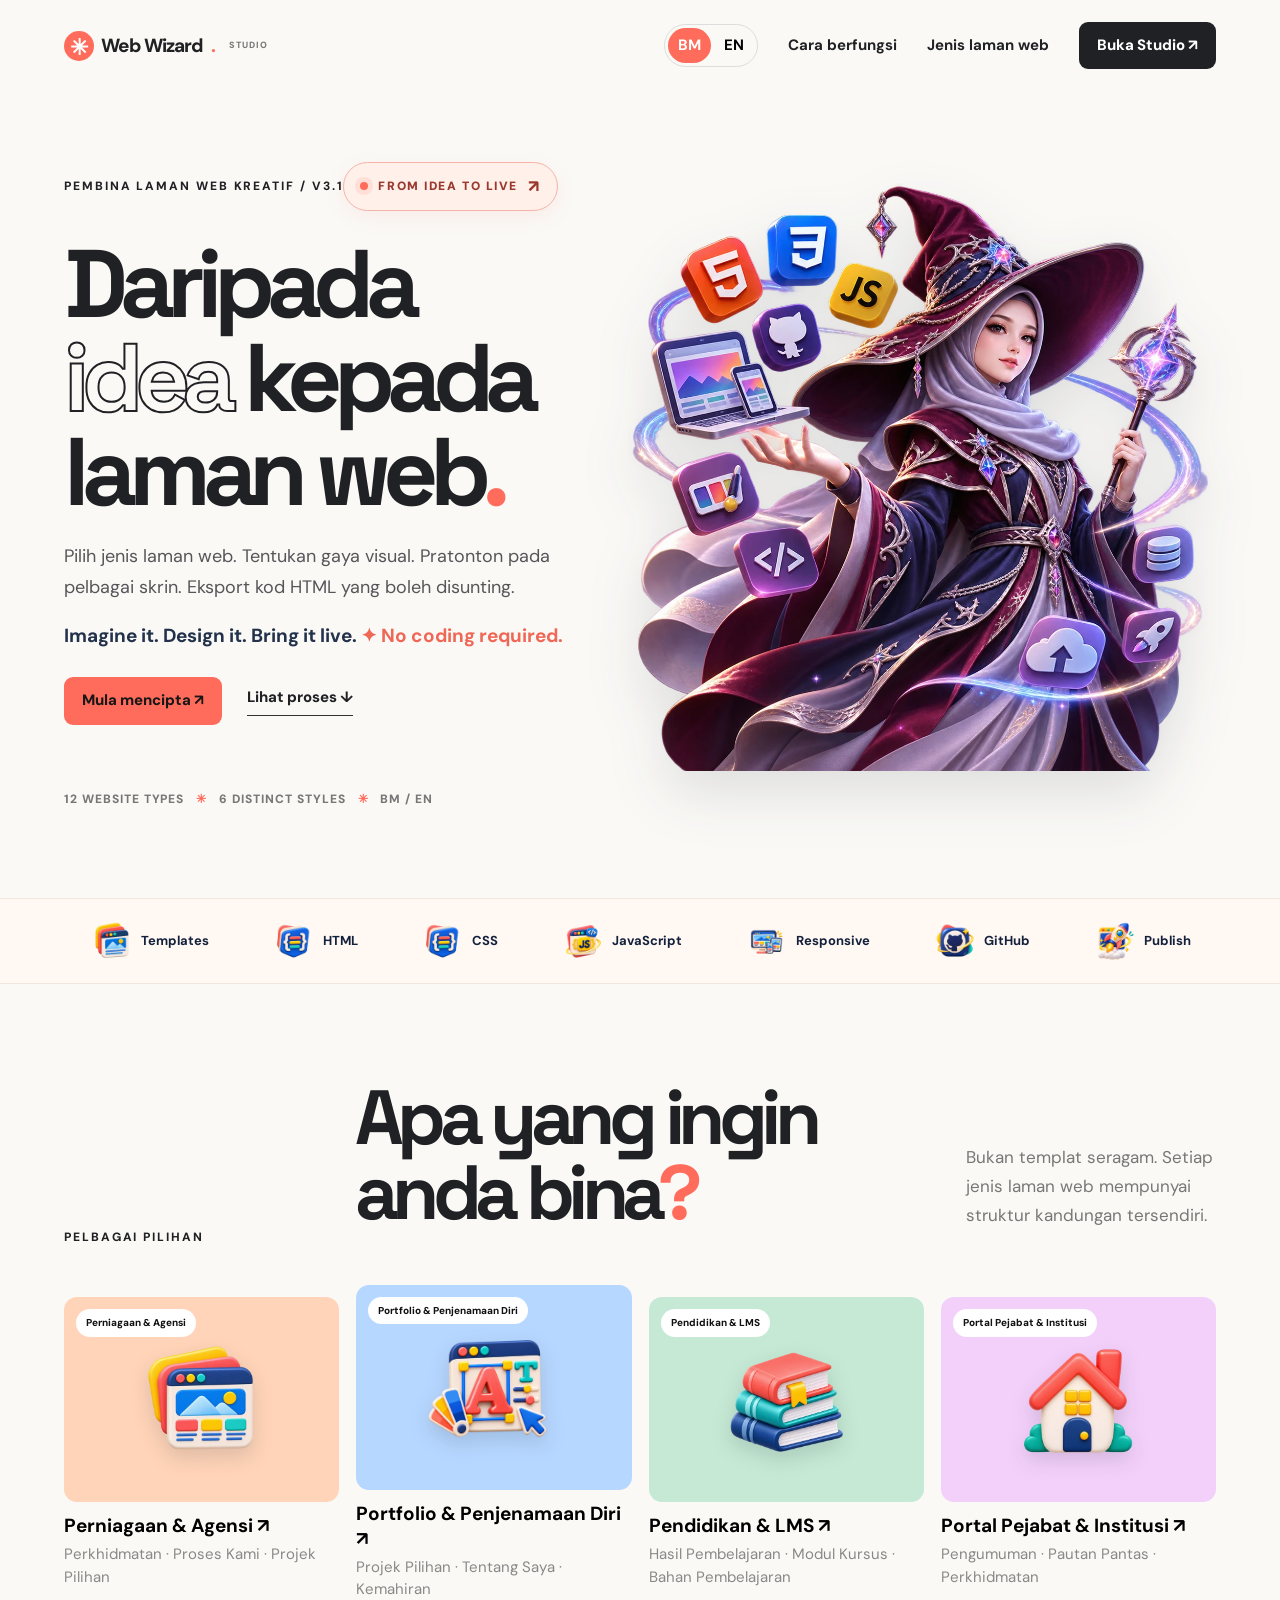
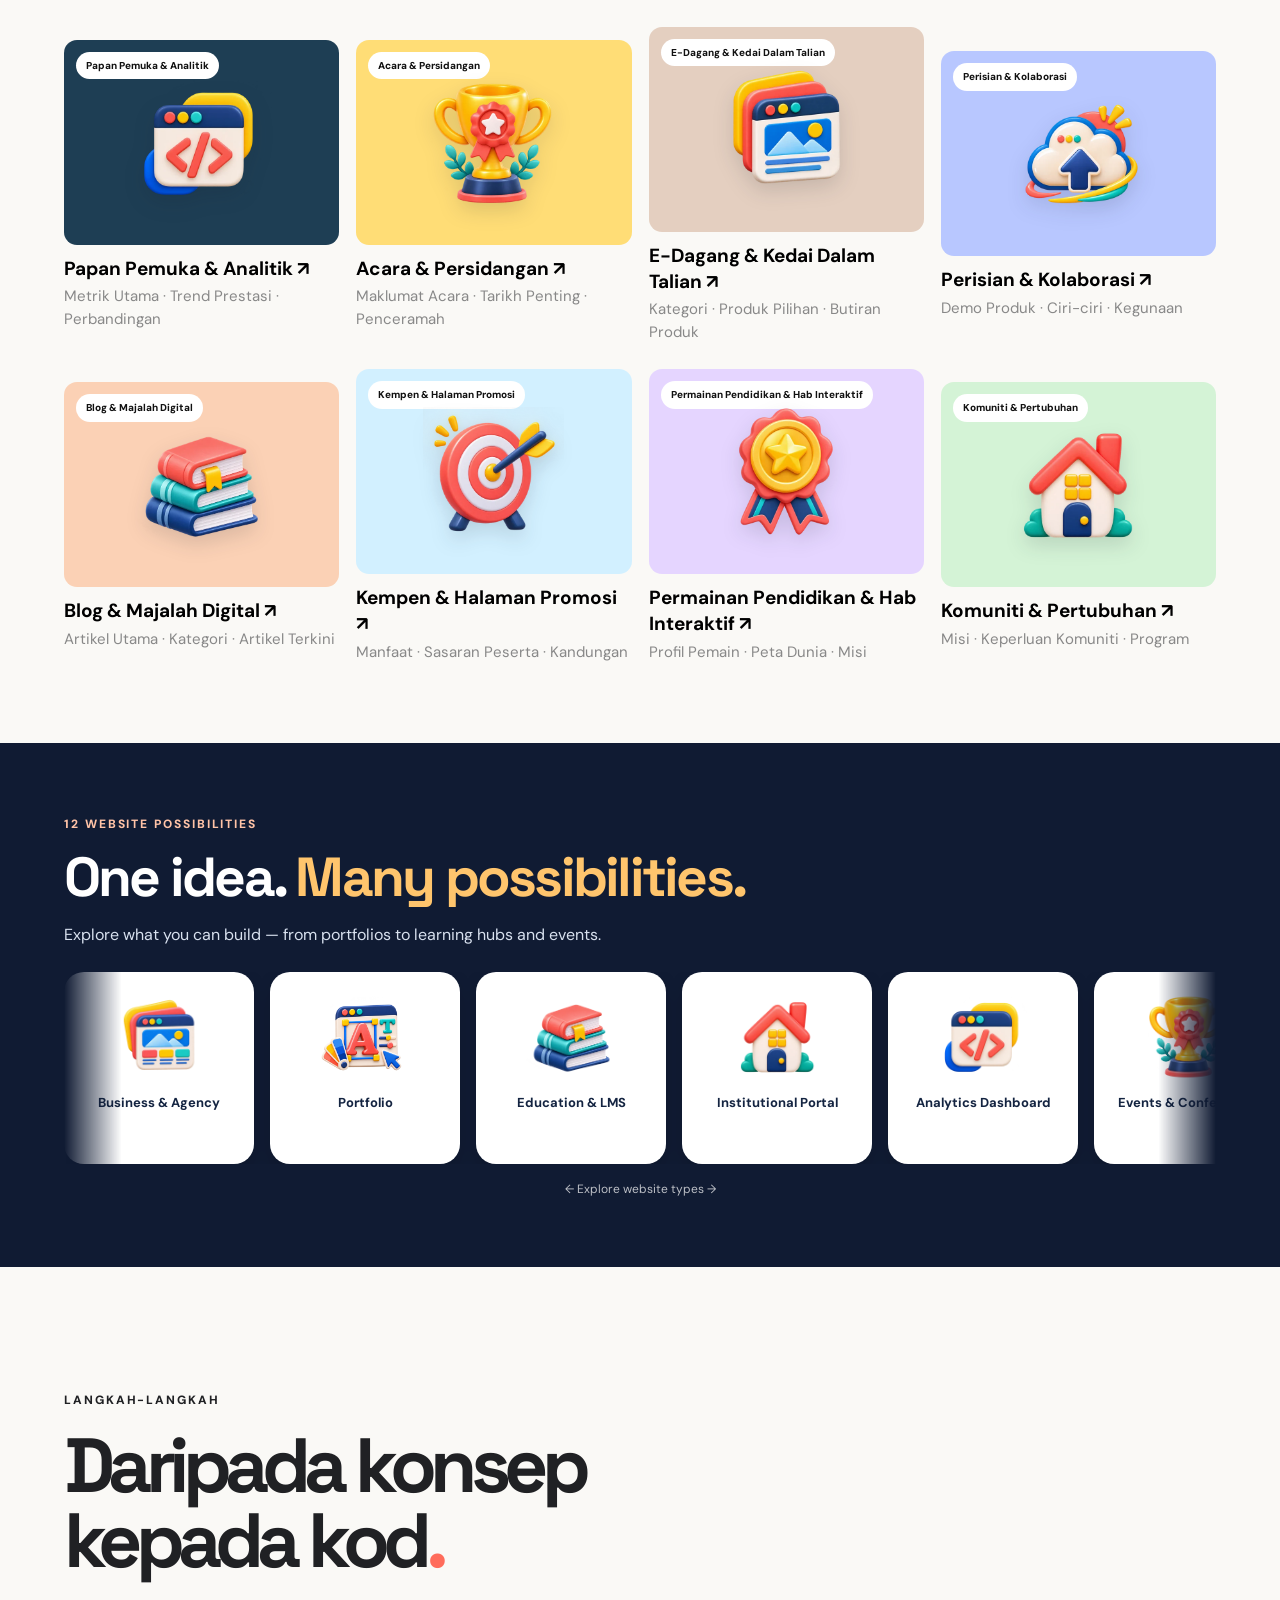
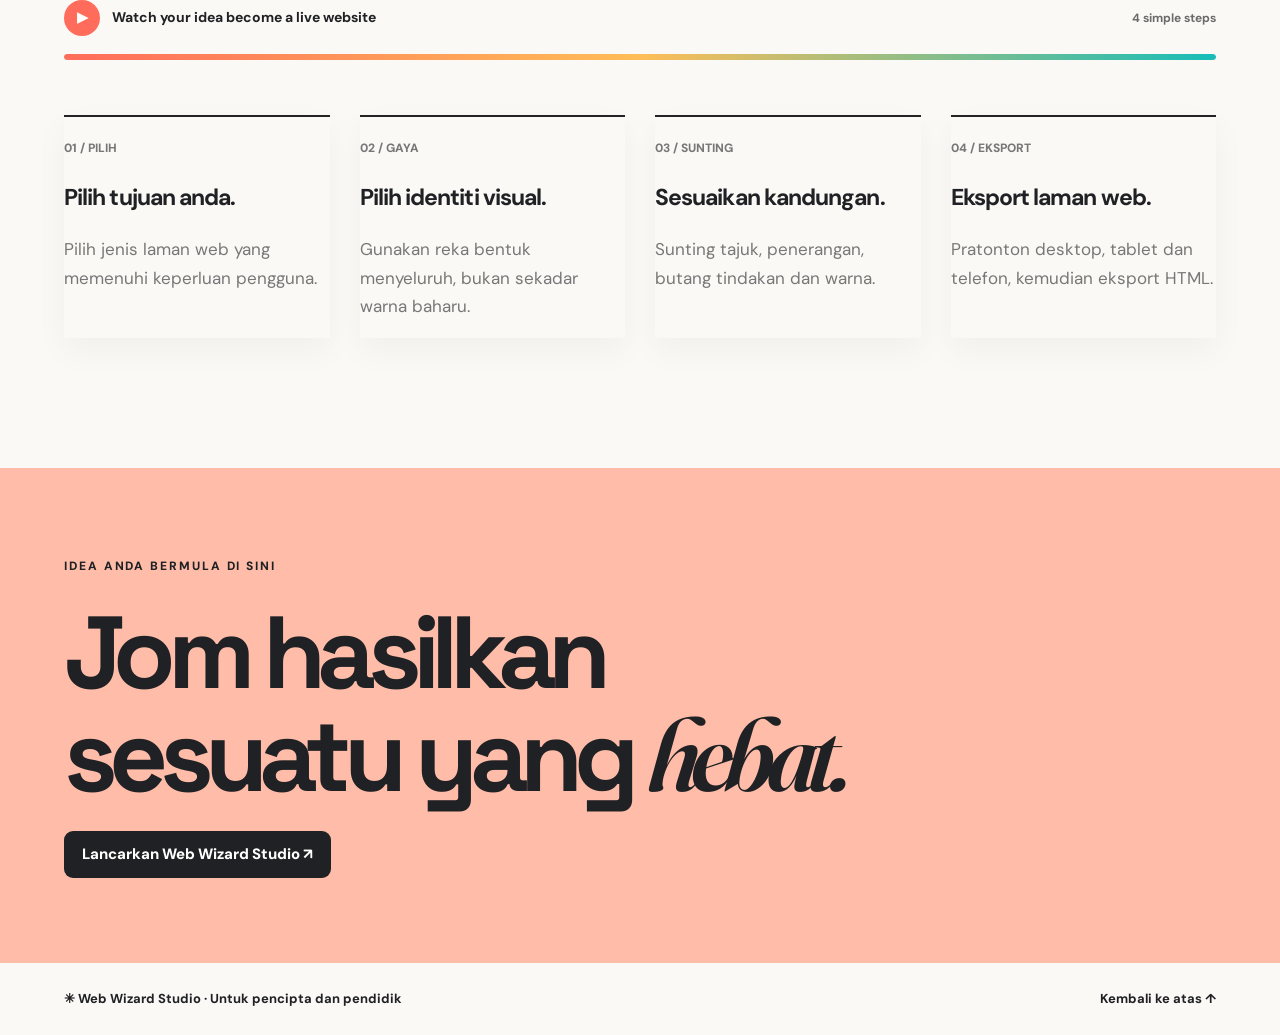
==== commit d6ebf559: "Add files via upload" ====
--- a/index.html
+++ b/index.html
@@ -1,4 +1,4 @@
-<!doctype html><html lang="en"><head><meta charset="utf-8"><meta name="viewport" content="width=device-width,initial-scale=1"><title>Web Wizard Studio — Ideas to Websites</title><meta name="description" content="Bina laman web tanpa kod: pilih jenis, pilih gaya, sunting kandungan dan muat turun. Build a website with no coding: pick a type, pick a style, edit and download."><meta property="og:type" content="website"><meta property="og:title" content="Web Wizard Studio — From Idea to Live"><meta property="og:description" content="Bina laman web tanpa kod. 4 jenis laman, 3 gaya, BM / EN."><meta property="og:image" content="https://juliemarlina-collab.github.io/webwizardstudio/assets/web-wizard-hero.webp"><meta name="theme-color" content="#ff6c5b"><link rel="preconnect" href="https://fonts.googleapis.com"><link rel="preconnect" href="https://fonts.gstatic.com" crossorigin><link href="https://fonts.googleapis.com/css2?family=DM+Sans:wght@400;500;600;700;800&family=Space+Grotesk:wght@400;500;600;700&family=Fraunces:opsz,wght@9..144,600;9..144,800&family=Syne:wght@600;700;800&display=swap" rel="stylesheet"><link rel="stylesheet" href="style.css"></head><body>
-<div id="welcome" class="welcome"><header class="topbar"><a class="brand" href="#" aria-label="Web Wizard Studio home"><span class="brand-mark">✳</span> Web Wizard<span class="brand-dot">.</span><small>STUDIO</small></a><nav class="welcome-nav"><a href="#how">How it works</a><a href="#models">Website types</a><button class="btn btn-dark" data-enter>Open Studio ↗</button></nav></header><main><section class="welcome-hero"><div class="hero-copy"><span class="eyebrow">THE CREATIVE WEBSITE BUILDER / V4.1</span><div class="v403-tagline"><span class="v403-tagline-dot"></span> FROM IDEA TO LIVE <span class="v403-tagline-arrow">↗</span></div><h1>Bringing<br><span class="outline-word">ideas</span> to<br>websites<span class="brand-dot">.</span></h1><p>Choose what you're building. Shape its visual personality. Preview it across screens. Export a real, editable website.</p><p class="v403-hero-caption">Imagine it. Design it. Bring it live. <span>✦ No coding required.</span></p><div class="hero-actions"><button class="btn btn-coral" data-enter>Start creating <span>↗</span></button><a class="text-link" href="#how">Explore the process ↓</a></div><div class="hero-footnote">4 WEBSITE TYPES <span>✳</span> 3 DESIGN STYLES <span>✳</span> LIVE PREVIEW</div></div><div class="hero-art hero-art-wizard" aria-label="Muslimah Web Wizard with floating development tools"><img src="assets/web-wizard-hero.webp" alt="Mystical Muslimah Web Wizard surrounded by web development tools" loading="eager"><div class="old-art" hidden><div class="art-orbit orbit-one"></div><div class="art-orbit orbit-two"></div><div class="art-window art-back"><div class="window-dots">● ● ●</div><div class="art-bars"><i></i><i></i><i></i></div></div><div class="art-window art-front"><div class="window-dots">● ● ●</div><div class="art-layout"><div class="art-photo"><span>W.</span></div><div class="art-words"><b>Make it<br>remarkable.</b><em></em><em></em><strong>EXPLORE ↗</strong></div></div></div><div class="art-sticker sticker-top">✳</div><div class="art-sticker sticker-bottom">DESIGN<br>YOUR WAY ↗</div><div class="art-circle"></div></div></div></section><div class="studio-icon-ribbon" aria-label="Studio tools"><div><img src="assets/icons/templates.webp" alt="" loading="lazy"><span>Templates</span></div><div><img src="assets/icons/html.webp" alt="" loading="lazy"><span>HTML</span></div><div><img src="assets/icons/css.webp" alt="" loading="lazy"><span>CSS</span></div><div><img src="assets/icons/javascript.webp" alt="" loading="lazy"><span>JavaScript</span></div><div><img src="assets/icons/responsive.webp" alt="" loading="lazy"><span>Responsive</span></div><div><img src="assets/icons/github.webp" alt="" loading="lazy"><span>GitHub</span></div><div><img src="assets/icons/launch.webp" alt="" loading="lazy"><span>Publish</span></div></div><section class="section work-section" id="models"><div class="section-heading"><span class="eyebrow">THE POSSIBILITIES</span><h2>What will you<br>create next<span class="brand-dot">?</span></h2><p>Not another one-size-fits-all template. Each website type has its own content structure.</p></div><div id="model-gallery" class="model-gallery"></div></section><section class="v403-showcase" aria-label="Website types in motion"><div class="v403-showcase-head"><span class="eyebrow">4 TYPES × 3 STYLES</span><h2>One idea. <em>Many possibilities.</em></h2><p>Explore what you can build — from portfolios to learning hubs and events.</p></div><div class="v403-marquee-window"><div class="v403-marquee-track" id="v403-marquee-track"></div></div><div class="v403-marquee-hint">← Explore website types →</div></section><section class="section how-section" id="how"><span class="eyebrow">THE PROCESS</span><h2>From idea<br>to live<span class="brand-dot">.</span></h2><div id="v41-flow" class="v41-flow"></div></section><section class="bottom-cta"><span class="eyebrow">YOUR NEXT IDEA STARTS HERE</span><h2>Let's make<br>something <i>great.</i></h2><button class="btn btn-dark" data-enter>Launch Web Wizard Studio ↗</button></section></main><footer class="welcome-footer"><span>✳ Web Wizard Studio · Built for makers and educators</span><a href="#welcome">Back to top ↑</a></footer></div>
-<div id="studio" class="studio hidden"><header class="studio-header"><div class="studio-brand"><button id="back-home" class="icon-button" title="Back to welcome" aria-label="Back to welcome">←</button><span class="brand-mark">✳</span><strong>Web Wizard<span class="brand-dot">.</span></strong><small>STUDIO / V4.1</small></div><div class="device-controls" role="group" aria-label="Preview device"><button class="device active" data-device="desktop">▣ <span>Desktop</span></button><button class="device" data-device="tablet">▯ <span>Tablet</span></button><button class="device" data-device="mobile">▯ <span>Mobile</span></button></div><div class="studio-actions"><button id="blueprint-btn" class="btn btn-outline">Blueprint & Tokens</button><button id="export-btn" class="btn btn-dark">Export HTML ↓</button></div></header><div class="studio-body"><aside class="controls"><div class="sidebar-intro"><span class="eyebrow">YOUR CREATIVE WORKSPACE</span><h2>Make it<br>yours<span class="brand-dot">.</span></h2><p>Every choice updates your website preview.</p></div><div class="control-group" data-g="type"><label class="group-label" for="type-select"><img class="control-icon" src="assets/icons/templates.webp" alt=""><span class="control-index">01</span> Website type</label><select id="type-select"></select><p id="type-detail" class="control-help"></p></div><div class="control-group" data-g="style"><label class="group-label"><img class="control-icon" src="assets/icons/palette.webp" alt=""><span class="control-index">02</span> Design direction</label><div id="style-options" class="style-options"></div></div><div class="control-group" data-g="content"><label class="group-label"><img class="control-icon" src="assets/icons/typography.webp" alt=""><span class="control-index">03</span> Make it personal</label><label class="field-label" for="site-name">Website name</label><input id="site-name" maxlength="60" placeholder="e.g. Kelab Robotik POLIPD"><label class="field-label" for="site-title">Website headline</label><input id="site-title" maxlength="110" placeholder="Your headline"><label class="field-label" for="site-desc">Short introduction</label><textarea id="site-desc" rows="3" maxlength="280"></textarea><label class="field-label" for="site-cta">Primary button text</label><input id="site-cta" maxlength="40"><button id="reset-copy" class="small-link">Reset text to example</button><div class="upload-wrap hero-upload-wrap"><label id="hero-upload-label" for="hero-upload">Main image (optional)</label><input id="hero-upload" type="file" accept="image/png,image/jpeg,image/webp"><img id="hero-thumb" class="hero-thumb" alt="" hidden><button id="hero-remove" type="button" class="small-link" hidden>Remove image</button><small id="hero-help">Shown beside or below your headline. The image stays on your device until you download the website.</small></div></div><div class="control-group" data-g="colours"><label class="group-label"><img class="control-icon" src="assets/icons/palette.webp" alt=""><span class="control-index">04</span> Brand colours</label><div id="color-controls" class="color-controls"></div><div class="upload-wrap"><label for="reference-upload">Upload reference image to sample a colour</label><input id="reference-upload" type="file" accept="image/png,image/jpeg,image/webp"><small id="reference-help">Samples an accent colour locally. It does not reconstruct a full design from the image.</small></div></div><div class="control-group" data-g="art"><label class="group-label"><img class="control-icon" src="assets/icons/browser.webp" alt=""><span class="control-index">05</span> Art direction</label><div class="prompt-block"><strong id="hero-prompt-title">Hero artwork prompt</strong><p id="hero-prompt"></p><button id="copy-hero" class="small-link">Copy hero prompt ↗</button></div><div class="prompt-block"><strong id="icon-prompt-title">Icon system prompt</strong><p id="icon-prompt"></p><button id="copy-icons" class="small-link">Copy icon prompt ↗</button></div></div></aside><main class="preview-stage"><div class="preview-heading"><div><span class="eyebrow">LIVE DESIGN CANVAS</span><h2 id="preview-label">Your website preview</h2></div><div class="preview-tools"><span id="preview-size">1200px</span><button id="reset-all" class="small-link">↺ Reset design</button></div></div><div id="preview-shell" class="preview-shell"><iframe id="preview-frame" title="Generated website preview" sandbox="allow-scripts" referrerpolicy="no-referrer"></iframe></div><p class="preview-note">Interactive demonstration: buttons and navigation inside the preview work locally. Sample data is illustrative, not live.</p></main></div></div>
-<dialog id="blueprint-dialog"><div class="dialog-header"><div><span class="eyebrow">DESIGN HANDOFF</span><h2>Blueprint & Tokens</h2></div><button id="close-dialog" class="icon-button" aria-label="Close dialog">✕</button></div><div class="tab-row"><button class="tab active" data-tab="blueprint">Blueprint</button><button class="tab" data-tab="json">JSON</button><button class="tab" data-tab="css">CSS</button><button class="tab" data-tab="prompts">Prompts</button></div><pre id="code-output"></pre><div class="dialog-actions"><button id="copy-code" class="btn btn-coral">Copy content ↗</button><button id="download-code" class="btn btn-outline">Download file ↓</button></div></dialog><div id="toast" role="status" aria-live="polite"></div><script src="script.js"></script><script src="enhancement.js"></script><script src="polipd-types.js?v=42"></script><script src="interface-i18n.js"></script><script src="site-template.js?v=42"></script><link rel="stylesheet" href="studio-v4.css?v=42"><script src="studio-v4.js?v=42"></script><link rel="stylesheet" href="motion-v4.css"><script defer src="motion-v4.js"></script></body></html>
+<!doctype html><html lang="en"><head><meta charset="utf-8"><meta name="viewport" content="width=device-width,initial-scale=1"><title>Web Wizard Studio — Ideas to Websites</title><link rel="preconnect" href="https://fonts.googleapis.com"><link rel="preconnect" href="https://fonts.gstatic.com" crossorigin><link href="https://fonts.googleapis.com/css2?family=DM+Sans:wght@400;500;600;700;800&family=Space+Grotesk:wght@400;500;600;700&family=Fraunces:opsz,wght@9..144,600;9..144,800&family=Syne:wght@600;700;800&display=swap" rel="stylesheet"><link rel="stylesheet" href="style.css"></head><body>
+<div id="welcome" class="welcome"><header class="topbar"><a class="brand" href="#" aria-label="Web Wizard Studio home"><span class="brand-mark">✳</span> Web Wizard<span class="brand-dot">.</span><small>STUDIO</small></a><nav class="welcome-nav"><a href="#how">How it works</a><a href="#models">Website types</a><button class="btn btn-dark" data-enter>Open Studio ↗</button></nav></header><main><section class="welcome-hero"><div class="hero-copy"><span class="eyebrow">THE CREATIVE WEBSITE BUILDER / V4.0</span><div class="v403-tagline"><span class="v403-tagline-dot"></span> FROM IDEA TO LIVE <span class="v403-tagline-arrow">↗</span></div><h1>Bringing<br><span class="outline-word">ideas</span> to<br>websites<span class="brand-dot">.</span></h1><p>Choose what you're building. Shape its visual personality. Preview it across screens. Export a real, editable website.</p><p class="v403-hero-caption">Imagine it. Design it. Bring it live. <span>✦ No coding required.</span></p><div class="hero-actions"><button class="btn btn-coral" data-enter>Start creating <span>↗</span></button><a class="text-link" href="#how">Explore the process ↓</a></div><div class="hero-footnote">WEBSITE ARCHETYPES <span>✳</span> 6 DISTINCT STYLES <span>✳</span> LIVE PREVIEW</div></div><div class="hero-art hero-art-wizard" aria-label="Muslimah Web Wizard with floating development tools"><img src="assets/web-wizard-hero.webp" alt="Mystical Muslimah Web Wizard surrounded by web development tools" loading="eager"><div class="old-art" hidden><div class="art-orbit orbit-one"></div><div class="art-orbit orbit-two"></div><div class="art-window art-back"><div class="window-dots">● ● ●</div><div class="art-bars"><i></i><i></i><i></i></div></div><div class="art-window art-front"><div class="window-dots">● ● ●</div><div class="art-layout"><div class="art-photo"><span>W.</span></div><div class="art-words"><b>Make it<br>remarkable.</b><em></em><em></em><strong>EXPLORE ↗</strong></div></div></div><div class="art-sticker sticker-top">✳</div><div class="art-sticker sticker-bottom">DESIGN<br>YOUR WAY ↗</div><div class="art-circle"></div></div></div></section><div class="studio-icon-ribbon" aria-label="Studio tools"><div><img src="assets/icons/templates.webp" alt="" loading="lazy"><span>Templates</span></div><div><img src="assets/icons/html.webp" alt="" loading="lazy"><span>HTML</span></div><div><img src="assets/icons/css.webp" alt="" loading="lazy"><span>CSS</span></div><div><img src="assets/icons/javascript.webp" alt="" loading="lazy"><span>JavaScript</span></div><div><img src="assets/icons/responsive.webp" alt="" loading="lazy"><span>Responsive</span></div><div><img src="assets/icons/github.webp" alt="" loading="lazy"><span>GitHub</span></div><div><img src="assets/icons/launch.webp" alt="" loading="lazy"><span>Publish</span></div></div><section class="section work-section" id="models"><div class="section-heading"><span class="eyebrow">THE POSSIBILITIES</span><h2>What will you<br>create next<span class="brand-dot">?</span></h2><p>Not another one-size-fits-all template. Each website type has its own content structure.</p></div><div id="model-gallery" class="model-gallery"></div></section><section class="v403-showcase" aria-label="Website types in motion"><div class="v403-showcase-head"><span class="eyebrow">12 WEBSITE POSSIBILITIES</span><h2>One idea. <em>Many possibilities.</em></h2><p>Explore what you can build — from portfolios to learning hubs and events.</p></div><div class="v403-marquee-window"><div class="v403-marquee-track" id="v403-marquee-track"></div></div><div class="v403-marquee-hint">← Explore website types →</div></section><section class="section how-section" id="how"><span class="eyebrow">THE PROCESS</span><h2>From concept<br>to code<span class="brand-dot">.</span></h2><div class="v403-process-intro"><span class="v403-process-play">▶</span> Watch your idea become a live website <span class="v403-process-time">4 simple steps</span></div><div class="v403-progress"><span class="v403-progress-fill"></span></div><div class="steps v403-steps"><article><span>01 / CHOOSE</span><h3>Pick your purpose.</h3><p>Choose a website archetype with sections that fit its real audience.</p></article><article><span>02 / STYLE</span><h3>Find your visual voice.</h3><p>Apply a complete design direction—not just a new colour palette.</p></article><article><span>03 / REFINE</span><h3>Make it yours.</h3><p>Edit the title, description, call to action and design colours.</p></article><article><span>04 / SHIP</span><h3>Take the code.</h3><p>Preview desktop, tablet and mobile, then export a standalone HTML website.</p></article></div></section><section class="bottom-cta"><span class="eyebrow">YOUR NEXT IDEA STARTS HERE</span><h2>Let's make<br>something <i>great.</i></h2><button class="btn btn-dark" data-enter>Launch Web Wizard Studio ↗</button></section></main><footer class="welcome-footer"><span>✳ Web Wizard Studio · Built for makers and educators</span><a href="#welcome">Back to top ↑</a></footer></div>
+<div id="studio" class="studio hidden"><header class="studio-header"><div class="studio-brand"><button id="back-home" class="icon-button" title="Back to welcome" aria-label="Back to welcome">←</button><span class="brand-mark">✳</span><strong>Web Wizard<span class="brand-dot">.</span></strong><small>STUDIO / V3</small></div><div class="device-controls" role="group" aria-label="Preview device"><button class="device active" data-device="desktop">▣ <span>Desktop</span></button><button class="device" data-device="tablet">▯ <span>Tablet</span></button><button class="device" data-device="mobile">▯ <span>Mobile</span></button></div><div class="studio-actions"><button id="blueprint-btn" class="btn btn-outline">Blueprint & Tokens</button><button id="export-btn" class="btn btn-dark">Export HTML ↓</button></div></header><div class="studio-body"><aside class="controls"><div class="sidebar-intro"><span class="eyebrow">YOUR CREATIVE WORKSPACE</span><h2>Make it<br>yours<span class="brand-dot">.</span></h2><p>Every choice updates your website preview.</p></div><div class="control-group"><label for="type-select"><img class="control-icon" src="assets/icons/templates.webp" alt=""><span class="control-index">01</span> Website type</label><select id="type-select"></select><p id="type-detail" class="control-help"></p></div><div class="control-group"><label><img class="control-icon" src="assets/icons/palette.webp" alt=""><span class="control-index">02</span> Design direction</label><div id="style-options" class="style-options"></div></div><div class="control-group"><label><img class="control-icon" src="assets/icons/typography.webp" alt=""><span class="control-index">03</span> Make it personal</label><label class="field-label" for="site-title">Website headline</label><input id="site-title" maxlength="110" placeholder="Your headline"><label class="field-label" for="site-desc">Short introduction</label><textarea id="site-desc" rows="3" maxlength="280"></textarea><label class="field-label" for="site-cta">Primary button text</label><input id="site-cta" maxlength="40"><button id="reset-copy" class="small-link">Reset text to example</button></div><div class="control-group"><label><img class="control-icon" src="assets/icons/palette.webp" alt=""><span class="control-index">04</span> Brand colours</label><div id="color-controls" class="color-controls"></div><div class="upload-wrap"><label for="reference-upload">Upload reference image to sample a colour</label><input id="reference-upload" type="file" accept="image/png,image/jpeg,image/webp"><small>Samples an accent colour locally. It does not reconstruct a full design from the image.</small></div></div><div class="control-group"><label><img class="control-icon" src="assets/icons/browser.webp" alt=""><span class="control-index">05</span> Art direction</label><div class="prompt-block"><strong>Hero artwork prompt</strong><p id="hero-prompt"></p><button id="copy-hero" class="small-link">Copy hero prompt ↗</button></div><div class="prompt-block"><strong>Icon system prompt</strong><p id="icon-prompt"></p><button id="copy-icons" class="small-link">Copy icon prompt ↗</button></div></div></aside><main class="preview-stage"><div class="preview-heading"><div><span class="eyebrow">LIVE DESIGN CANVAS</span><h2 id="preview-label">Your website preview</h2></div><div class="preview-tools"><span id="preview-size">1200px</span><button id="reset-all" class="small-link">↺ Reset design</button></div></div><div id="preview-shell" class="preview-shell"><iframe id="preview-frame" title="Generated website preview" sandbox="allow-scripts" referrerpolicy="no-referrer"></iframe></div><p class="preview-note">Interactive demonstration: buttons and navigation inside the preview work locally. Sample data is illustrative, not live.</p></main></div></div>
+<dialog id="blueprint-dialog"><div class="dialog-header"><div><span class="eyebrow">DESIGN HANDOFF</span><h2>Blueprint & Tokens</h2></div><button id="close-dialog" class="icon-button" aria-label="Close dialog">✕</button></div><div class="tab-row"><button class="tab active" data-tab="blueprint">Blueprint</button><button class="tab" data-tab="json">JSON</button><button class="tab" data-tab="css">CSS</button><button class="tab" data-tab="prompts">Prompts</button></div><pre id="code-output"></pre><div class="dialog-actions"><button id="copy-code" class="btn btn-coral">Copy content ↗</button><button id="download-code" class="btn btn-outline">Download file ↓</button></div></dialog><div id="toast" role="status" aria-live="polite"></div><script src="script.js"></script><script src="enhancement.js"></script><script src="interface-i18n.js"></script><link rel="stylesheet" href="studio-v4.css"><script src="studio-v4.js"></script><link rel="stylesheet" href="motion-v4.css"><script defer src="motion-v4.js"></script></body></html>
--- a/style.css
+++ b/style.css
@@ -1,1754 +1,61 @@
+:root{--ink:#202124;--coral:#ff6c5b;--paper:#faf9f6;--muted:#68686d}*{box-sizing:border-box}html{scroll-behavior:smooth}body{margin:0;font-family:'DM Sans',sans-serif;color:var(--ink);background:var(--paper)}button,input,textarea,select{font:inherit}button{cursor:pointer}a{color:inherit;text-decoration:none}.hidden{display:none!important}.eyebrow{font-size:10px;font-weight:800;letter-spacing:.16em;text-transform:uppercase}.brand-dot{color:var(--coral)}.brand-mark{background:var(--coral);color:#fff;border-radius:50%;width:30px;height:30px;display:inline-grid;place-items:center;font-size:22px}.btn{border:0;border-radius:9px;padding:12px 18px;font-size:12px;font-weight:800;display:inline-flex;align-items:center;justify-content:center;gap:15px;transition:transform .2s,background .2s}.btn:hover{transform:translateY(-2px)}.btn-dark{background:var(--ink);color:#fff}.btn-coral{background:var(--coral);color:#171717}.btn-outline{background:#fff;border:1px solid #ddd;color:var(--ink)}.topbar{max-width:1370px;margin:auto;display:flex;justify-content:space-between;align-items:center;padding:22px 5%}.brand{display:flex;align-items:center;gap:7px;font-size:19px;font-weight:800;letter-spacing:-.05em}.brand small{letter-spacing:.12em;font-size:9px;color:#777;margin-left:7px}.welcome-nav{display:flex;align-items:center;gap:30px;font-size:12px;font-weight:700}.welcome-hero{max-width:1370px;margin:auto;padding:55px 5% 90px;display:grid;grid-template-columns:1fr 1.1fr;align-items:center;gap:30px;min-height:640px}.hero-copy h1,.section h2,.bottom-cta h2{font-family:'Space Grotesk',sans-serif;font-weight:700;letter-spacing:-.085em;line-height:.98}.hero-copy h1{font-size:clamp(64px,7.5vw,116px);margin:22px 0}.outline-word{-webkit-text-stroke:2px var(--ink);color:transparent}.hero-copy p{max-width:430px;line-height:1.65;font-size:15px;color:#56565a}.hero-actions{display:flex;align-items:center;gap:25px;margin:27px 0 65px}.text-link{font-size:12px;font-weight:800;border-bottom:1px solid #333;padding-bottom:5px}.hero-footnote{font-size:10px;letter-spacing:.08em;font-weight:800;color:#777}.hero-footnote span{padding:0 8px;color:var(--coral)}.hero-art{height:480px;position:relative;display:grid;place-items:center;isolation:isolate}.art-orbit{position:absolute;border-radius:50%;border:1px dashed #d1d1d1}.orbit-one{width:420px;height:420px}.orbit-two{width:320px;height:320px}.art-window{position:absolute;width:68%;height:58%;border:7px solid #262626;border-radius:23px;box-shadow:15px 22px 0 #2223,0 25px 50px #0002;overflow:hidden}.art-back{transform:translate(60px,35px) rotate(8deg);background:#a2c9ff;border-color:#88b6ee}.art-front{transform:translate(-35px,-25px) rotate(-5deg);background:#fff}.window-dots{height:35px;background:#eaeaea;padding:9px 14px;letter-spacing:4px;font-size:10px;color:#777}.art-layout{display:grid;grid-template-columns:1fr 1fr;height:calc(100% - 35px)}.art-photo{background:#c9ead8;display:grid;place-items:center}.art-photo span{font-size:110px;font-weight:800;font-family:'Space Grotesk';color:#28715e;transform:rotate(-15deg)}.art-words{padding:30px 17px;display:flex;flex-direction:column;gap:13px}.art-words b{font-size:clamp(15px,2vw,30px);line-height:1;letter-spacing:-.06em}.art-words em{height:6px;background:#e5e5e5;width:90%;border-radius:5px}.art-words em+em{width:60%}.art-words strong{background:var(--coral);font-size:9px;padding:9px;border-radius:4px;align-self:flex-start}.art-bars{display:flex;gap:12px;margin:35px}.art-bars i{height:100px;background:#fff7;border-radius:8px;flex:1}.art-sticker{position:absolute;z-index:3}.sticker-top{top:35px;right:80px;font-size:100px;color:var(--coral)}.sticker-bottom{bottom:30px;left:8%;background:#ffdb58;border-radius:50%;width:110px;height:110px;display:grid;place-items:center;transform:rotate(-18deg);font-weight:800;font-size:14px;text-align:center}.art-circle{width:70px;height:70px;border-radius:50%;background:#745bd3;position:absolute;bottom:50px;right:50px}.section{max-width:1370px;margin:auto;padding:80px 5%}.section-heading{display:flex;justify-content:space-between;align-items:end;gap:30px;margin-bottom:38px}.section h2{font-size:clamp(48px,6vw,83px);margin:16px 0}.section-heading p{max-width:250px;color:#777;font-size:13px;line-height:1.6}.model-gallery{display:grid;grid-template-columns:repeat(4,minmax(0,1fr));gap:26px 17px}.model-card{border:0;background:none;text-align:left;padding:0}.model-thumb{height:205px;border-radius:13px;overflow:hidden;display:flex;align-items:center;justify-content:center;position:relative;transition:transform .2s}.model-card:hover .model-thumb{transform:translateY(-5px)}.model-thumb .thumb-shape{font-family:'Space Grotesk';font-size:clamp(45px,6vw,85px);font-weight:800;letter-spacing:-.1em;transform:rotate(-10deg)}.model-thumb .thumb-label{position:absolute;top:12px;left:12px;border-radius:20px;padding:6px 10px;background:#fff;color:#111;font-size:10px;font-weight:800}.model-card h3{font-size:15px;margin:11px 0 4px}.model-card p{font-size:11px;color:#888;margin:0}.how-section{padding-top:120px;padding-bottom:130px}.steps{display:grid;grid-template-columns:repeat(4,1fr);gap:30px;margin-top:55px}.steps article{border-top:2px solid #242424;padding-top:18px}.steps article span{font-size:10px;color:#777;font-weight:800}.steps article h3{font-size:19px;letter-spacing:-.04em}.steps article p{font-size:13px;color:#777;line-height:1.65}.bottom-cta{background:#ffbda9;padding:85px max(5%,calc((100vw - 1230px)/2));}.bottom-cta h2{font-size:clamp(60px,8vw,120px);margin:25px 0}.bottom-cta h2 i{font-family:'Fraunces';font-weight:600}.welcome-footer{display:flex;justify-content:space-between;padding:26px 5%;font-size:11px;font-weight:700}.studio{height:100dvh;display:flex;flex-direction:column;background:#efefed}.studio-header{height:66px;background:#fff;display:flex;align-items:center;justify-content:space-between;padding:10px 20px;border-bottom:1px solid #e6e6e6;gap:10px;flex-shrink:0}.studio-brand{display:flex;align-items:center;gap:7px;font-size:16px}.studio-brand small{font-size:9px;color:#888;margin-left:5px;letter-spacing:.12em}.icon-button{background:none;border:0;font-size:20px;padding:7px;border-radius:6px}.icon-button:hover{background:#eee}.device-controls{background:#f3f3f3;border-radius:8px;padding:4px;display:flex;gap:3px}.device{background:none;border:0;padding:9px 12px;font-size:11px;font-weight:800;border-radius:6px;color:#777}.device.active{background:#fff;color:#111;box-shadow:0 1px 5px #0002}.studio-actions{display:flex;gap:8px}.studio-actions .btn{padding:10px 12px}.studio-body{display:flex;flex:1;min-height:0}.controls{width:350px;max-width:40vw;background:#fff;border-right:1px solid #ddd;overflow:auto;padding:25px 22px 50px;flex-shrink:0}.sidebar-intro h2{font-family:'Space Grotesk';font-size:38px;line-height:.97;letter-spacing:-.08em;margin:12px 0}.sidebar-intro p,.control-help{font-size:12px;line-height:1.6;color:#777}.control-group{padding:24px 0;border-top:1px solid #e9e9e9;margin-top:22px}.control-group>label:first-child{font-weight:800;font-size:13px;display:flex;gap:9px;align-items:center;margin-bottom:14px}.control-index{font-size:10px;color:var(--coral);font-weight:800}.control-group select,.control-group input:not([type=color]):not([type=file]),.control-group textarea{width:100%;border:1px solid #dedede;background:#fafafa;border-radius:7px;padding:11px;font-size:12px;color:#222;outline-offset:2px}.field-label{display:block;font-size:10px;font-weight:800;color:#777;margin:13px 0 6px}.style-options{display:grid;grid-template-columns:1fr 1fr;gap:9px}.style-option{background:#fff;border:2px solid #e5e5e5;border-radius:9px;padding:9px;text-align:left;min-height:89px}.style-option.active{border-color:var(--coral)}.style-option b{font-size:11px;display:block;margin:6px 0}.style-swatch{display:flex;height:30px;gap:2px;border-radius:5px;overflow:hidden}.style-swatch i{flex:1}.small-link{border:0;background:none;color:#b84c3c;padding:7px 0;font-weight:800;font-size:11px;text-align:left}.color-controls{display:grid;grid-template-columns:1fr 1fr;gap:10px}.color-row{display:flex;align-items:center;gap:8px;font-size:10px;font-weight:700}.color-row input{width:38px;height:34px;padding:0;border:0;background:none}.upload-wrap{margin-top:15px;border:1px dashed #ccc;padding:12px;border-radius:8px}.upload-wrap label{font-size:11px;font-weight:700;display:block}.upload-wrap input{max-width:100%;font-size:10px;margin:9px 0}.upload-wrap small{font-size:10px;color:#888;line-height:1.5;display:block}.prompt-block{background:#f7f7f7;border-radius:9px;padding:13px;margin-bottom:10px}.prompt-block strong{font-size:11px}.prompt-block p{font-size:11px;line-height:1.6;color:#666}.preview-stage{flex:1;min-width:0;overflow:auto;padding:25px 28px}.preview-heading{display:flex;align-items:end;justify-content:space-between;margin:0 auto 17px;max-width:1250px}.preview-heading h2{font-size:22px;letter-spacing:-.05em;margin:5px 0}.preview-tools{display:flex;align-items:center;gap:15px;font-size:11px;color:#777}.preview-shell{width:100%;max-width:1200px;margin:0 auto;background:#fff;box-shadow:0 12px 60px #0002;border-radius:8px;overflow:hidden;transition:max-width .25s}.preview-shell iframe{display:block;width:100%;height:900px;border:0;background:#fff}.preview-note{font-size:11px;color:#777;text-align:center;margin:17px 0}dialog{width:min(760px,94vw);border:1px solid #ddd;border-radius:15px;padding:25px;box-shadow:0 25px 100px #0005}dialog::backdrop{background:#0009}.dialog-header{display:flex;justify-content:space-between}.dialog-header h2{font-size:28px;letter-spacing:-.06em;margin:5px 0 20px}.tab-row{display:flex;gap:5px;flex-wrap:wrap;border-bottom:1px solid #ddd;padding-bottom:10px}.tab{background:none;border:0;padding:9px 12px;font-size:11px;font-weight:800;border-radius:6px}.tab.active{background:#202124;color:#fff}#code-output{background:#f4f4f4;border-radius:8px;padding:18px;font-size:11px;line-height:1.6;overflow:auto;max-height:45vh;white-space:pre-wrap;overflow-wrap:anywhere}.dialog-actions{display:flex;gap:10px;justify-content:flex-end}#toast{position:fixed;bottom:20px;right:20px;background:#222;color:white;padding:12px 18px;border-radius:8px;font-size:12px;opacity:0;pointer-events:none;transition:opacity .2s;z-index:99}#toast.show{opacity:1}@media(max-width:1000px){.model-gallery{grid-template-columns:repeat(2,1fr)}.welcome-hero{grid-template-columns:1fr 1fr}.hero-art{height:350px}.art-window{width:80%}.studio-brand small{display:none}.controls{width:310px}.studio-header{padding:8px}.studio-actions .btn{font-size:10px}}@media(max-width:700px){.welcome-nav>a{display:none}.welcome-hero{grid-template-columns:1fr;padding-top:25px}.hero-copy h1{font-size:68px}.hero-art{height:330px}.section-heading{display:block}.steps{grid-template-columns:1fr 1fr}.studio{height:auto;min-height:100dvh}.studio-header{height:auto;flex-wrap:wrap}.studio-body{flex-direction:column}.controls{width:100%;max-width:none;max-height:none;overflow:visible}.preview-stage{padding:16px;overflow:visible}.device-controls{order:3;width:100%;justify-content:center}.studio-actions .btn{padding:8px;font-size:10px}.preview-shell iframe{height:750px}.welcome-footer{gap:20px}.hero-footnote{font-size:8px}}@media(max-width:440px){.model-gallery{gap:15px}.model-thumb{height:150px}.steps{grid-template-columns:1fr}.hero-copy h1{font-size:58px}.brand small{display:none}.preview-heading h2{font-size:17px}}
 
-:root{--blue:#163bcf;--ink:#10183b;--cream:#fff9ef;--paper:#fffdf7;--yellow:#ffdf35;--red:#e33445;--green:#1f9d55;--muted:#4a5378}
-*{box-sizing:border-box}
-body{margin:0;background:var(--cream);color:var(--ink);font:16px/1.6 system-ui,-apple-system,"Segoe UI",sans-serif;
-  background-image:linear-gradient(#10183b0b 1px,transparent 1px),linear-gradient(90deg,#10183b0b 1px,transparent 1px);background-size:28px 28px}
-a{color:var(--blue)}:focus-visible{outline:3px solid var(--red);outline-offset:3px}
-.mono{font-weight:700;font-size:.8rem;letter-spacing:.02em}
-/* top */
-.top{position:sticky;top:0;z-index:20;background:var(--ink);color:#fff;border-bottom:3px solid var(--yellow)}
-.top-in{display:flex;align-items:center;gap:14px;padding:10px 20px;flex-wrap:wrap}
-.top b{font-size:1.05rem}.top small{opacity:.75}
-.bar{flex:1;min-width:120px;height:10px;background:#ffffff26;border-radius:999px;overflow:hidden}.bar i{display:block;height:100%;width:0;background:var(--yellow);transition:width .3s}
-/* layout */
-.app{display:grid;grid-template-columns:280px 1fr;gap:22px;padding:22px 20px 90px;max-width:1180px;margin:auto}
-.rail{position:sticky;top:78px;align-self:start;max-height:calc(100vh - 100px);overflow:auto;background:var(--paper);border:2px solid var(--ink);border-radius:18px;box-shadow:5px 5px 0 var(--ink);padding:8px}
-.rail button{all:unset;box-sizing:border-box;display:grid;grid-template-columns:22px 1fr;gap:8px;width:100%;padding:8px 10px;border-radius:4px;cursor:pointer}
-.rail button:hover{background:#e8edff}.rail button[aria-current=true]{background:var(--yellow);box-shadow:inset 0 0 0 2px var(--ink)}
-.rail .dot{width:18px;height:18px;border-radius:50%;border:2px solid var(--ink);margin-top:3px;display:grid;place-items:center;font-size:11px;font-weight:900;background:#fff}
-.rail .ok .dot{background:var(--green);border-color:var(--green);color:#fff}
-.rail .t{font-weight:600;font-size:.75rem;color:var(--muted)}.rail .n{font-weight:700;font-size:.92rem;line-height:1.25}
-.rail .live{font-weight:800;font-size:.62rem;background:var(--red);color:#fff;border-radius:3px;padding:1px 5px;margin-left:4px;vertical-align:middle}
-/* panel */
-.panel{background:var(--paper);border:2px solid var(--ink);border-radius:18px;box-shadow:6px 6px 0 var(--ink);overflow:hidden;min-height:520px;display:flex;flex-direction:column}
-.ph{padding:22px 26px 18px;border-bottom:2px solid var(--ink);position:relative;overflow:hidden}
-.ph.k-prep{background:#e8edff}.ph.k-teori{background:#dfe6ff}.ph.k-prak{background:#fff1a8}.ph.k-rehat{background:#dff3e6}.ph.k-kongsi{background:#ffe1e4}.ph.k-tutup{background:#ffe9b8}.ph.k-hai{background:linear-gradient(120deg,#fff1a8,#ffe1e4)}
-.ph::after{content:"";position:absolute;right:-40px;top:-40px;width:140px;height:140px;border-radius:50%;background:currentColor;opacity:.08}
-.labels{display:flex;gap:8px;flex-wrap:wrap}
-.lab{font-weight:700;font-size:.8rem;padding:4px 12px;border-radius:999px;border:2px solid currentColor}
-.lab.solid{background:var(--ink);color:#fff;border-color:var(--ink)}
-.ph h1{font-size:clamp(1.6rem,3.6vw,2.4rem);letter-spacing:-.03em;line-height:1.1;margin:.35em 0 .15em}
-.ph .goal{font-weight:700;opacity:.92}
-.pb{padding:22px 26px;flex:1}
-.pb h2{font-size:1rem;margin:18px 0 6px;display:flex;align-items:center;gap:8px}.pb h2:first-child{margin-top:0}
-.pb h2::before{content:"";width:10px;height:10px;background:var(--blue);border-radius:2px}
-ol.do{margin:0;padding-left:22px}ol.do li{margin:4px 0}
-.grid2{display:grid;grid-template-columns:1fr 1fr;gap:12px}.grid3{display:grid;grid-template-columns:repeat(3,1fr);gap:12px}
-.chip{border:2px solid var(--ink);border-radius:14px;padding:12px;background:#fff}.chip b{display:block}.chip small{color:var(--muted)}
-.pick{cursor:pointer}.pick[aria-pressed=true]{background:var(--yellow);box-shadow:3px 3px 0 var(--ink)}
-label.f{display:block;font-weight:700;font-size:.88rem;margin:10px 0 4px}
-input[type=text],input[type=url],input[type=email],select,textarea{width:100%;font:inherit;padding:9px 11px;border:2px solid var(--ink);border-radius:4px;background:#fff;color:var(--ink)}
-textarea{min-height:80px}
-.hint{font-size:.82rem;color:var(--muted);margin:4px 0 0}
-.check{display:flex;gap:10px;align-items:flex-start;padding:8px 0;border-top:1px dashed #10183b33;cursor:pointer}.check:first-child{border-top:0}
-.check input{width:21px;height:21px;flex:0 0 21px;accent-color:var(--blue);margin-top:2px}.check small{display:block;color:var(--muted)}
-.prompt{border:2px solid var(--ink);border-radius:14px;overflow:hidden;margin-top:10px;background:#fff}
-.prompt header{display:flex;justify-content:space-between;align-items:center;gap:10px;padding:7px 10px;background:#e8edff;border-bottom:2px solid var(--ink)}
-.prompt header span{font-weight:800;font-size:.88rem}
-.prompt pre{margin:0;padding:12px;white-space:pre-wrap;word-break:break-word;font:14.5px/1.6 system-ui,-apple-system,"Segoe UI",sans-serif;background:#fffdf2;color:var(--ink);max-height:340px;overflow:auto}
-.btn{display:inline-flex;align-items:center;gap:6px;font:inherit;font-weight:800;border:2px solid var(--ink);border-radius:999px;padding:9px 15px;background:var(--yellow);color:var(--ink);cursor:pointer;text-decoration:none;box-shadow:3px 3px 0 var(--ink)}
-.btn:active{transform:translate(2px,2px);box-shadow:1px 1px 0 var(--ink)}.btn.blue{background:var(--blue);color:#fff}.btn.ink{background:var(--ink);color:#fff}.btn.sm{padding:5px 10px;font-size:.8rem;box-shadow:2px 2px 0 var(--ink)}
-.btn:disabled{opacity:.4;cursor:default}
-.row{display:flex;gap:10px;flex-wrap:wrap;align-items:center;margin-top:12px}
-.tip{margin-top:16px;border-left:6px solid var(--yellow);background:#fff;padding:10px 14px;border-radius:0 12px 12px 0;font-size:.95rem}
-.note{display:flex;gap:12px;align-items:flex-start;margin-top:18px;background:#fff;border:2px dashed #10183b40;border-radius:16px;padding:12px 14px}
-.note img{width:46px;height:46px;border-radius:50%;object-fit:cover;object-position:top;border:2px solid var(--ink);background:#e8edff;flex:0 0 46px}
-.note b{display:block;font-size:.85rem;color:var(--blue)}.note p{margin:2px 0 0;font-size:.95rem}
-.hello{display:grid;grid-template-columns:150px 1fr;gap:22px;align-items:center}
-.hello img{width:150px;height:150px;border-radius:50%;object-fit:cover;object-position:top;border:3px solid var(--ink);background:#ffe1e4;box-shadow:5px 5px 0 var(--ink)}
-.wins{display:grid;grid-template-columns:repeat(3,1fr);gap:12px;margin-top:16px}.wins div{background:#fff;border:2px solid var(--ink);border-radius:14px;padding:14px;text-align:center}.wins div span{font-size:1.8rem;display:block}
-.toast{position:fixed;left:50%;bottom:24px;transform:translateX(-50%) translateY(140px);background:var(--green);color:#fff;font-weight:800;padding:12px 20px;border-radius:999px;border:2px solid var(--ink);box-shadow:4px 4px 0 var(--ink);transition:transform .35s;z-index:60;max-width:90vw;text-align:center}
-.toast.on{transform:translateX(-50%) translateY(0)}
-.survey{margin-top:10px}.q{border:2px solid var(--ink);border-radius:14px;background:#fff;padding:12px 14px 14px;margin:12px 0 0}
-.q legend{font-weight:800;padding:0 6px;display:flex;gap:8px;align-items:baseline}.qn{flex:0 0 24px;height:24px;border-radius:50%;background:var(--yellow);border:2px solid var(--ink);display:inline-grid;place-items:center;font-size:.75rem}
-.req{color:var(--red)}.q.err,input.err{border-color:var(--red)!important;box-shadow:0 0 0 3px #e3344533}
-.opts{display:flex;flex-wrap:wrap;gap:8px;margin-top:6px}.opt{position:relative;cursor:pointer}
-.opt input,.scale input{position:absolute;opacity:0;width:1px;height:1px}
-.opt span{display:inline-block;padding:7px 14px;border:2px solid var(--ink);border-radius:999px;background:#fff;font-size:.92rem}
-.opt input:checked+span{background:var(--blue);color:#fff}.opt input:focus-visible+span,.scale input:focus-visible+span{outline:3px solid var(--red);outline-offset:2px}
-.grow{display:grid;grid-template-columns:1fr auto;gap:12px;align-items:center;padding:8px 0;border-top:1px dashed #10183b26}.grow:first-of-type{border-top:0}
-.scale{display:flex;gap:6px}.scale label{cursor:pointer;position:relative}.scale span{display:grid;place-items:center;width:38px;height:38px;border:2px solid var(--ink);border-radius:50%;font-weight:800;background:#fff}
-.scale input:checked+span{background:var(--yellow);box-shadow:2px 2px 0 var(--ink)}
-.sv-msg{margin-top:12px;font-weight:700}.sv-msg.bad{color:var(--red)}
-.sv-done{margin-top:10px;background:#dff3e6;border:2px solid var(--green);border-radius:14px;padding:14px 16px;font-size:1.02rem}
-@media(max-width:860px){.grow{grid-template-columns:1fr}.scale span{width:44px;height:44px}}
-@media(max-width:860px){.hello{grid-template-columns:1fr;text-align:center}.hello img{margin:auto}.wins{grid-template-columns:1fr}}
-.warn{border-left-color:var(--red)}
-.tabs{display:flex}.tabs button{font:inherit;font-weight:800;border:2px solid var(--ink);background:#fff;padding:6px 14px;cursor:pointer;margin-right:-2px}.tabs button[aria-selected=true]{background:var(--ink);color:#fff}
-.tabpane{border:2px solid var(--ink);padding:12px 14px;background:#fff;margin-top:-2px}
-.pf{display:flex;justify-content:space-between;align-items:center;gap:10px;padding:14px 26px;border-top:2px solid var(--ink);background:#fff;flex-wrap:wrap}
-.pf .done{display:flex;align-items:center;gap:8px;font-weight:800;cursor:pointer}.pf .done input{width:22px;height:22px;accent-color:var(--green)}
-kbd{font:12px ui-monospace,Menlo,Consolas,monospace;border:1px solid #10183b55;border-bottom-width:2px;border-radius:3px;padding:1px 5px;background:#fff;color:var(--ink)}
-/* help */
-.help-btn{position:fixed;right:18px;bottom:18px;z-index:40}
-dialog{border:2px solid var(--ink);border-radius:18px;box-shadow:8px 8px 0 var(--ink);padding:0;max-width:min(640px,94vw);width:100%;background:var(--paper);color:var(--ink)}
-dialog::backdrop{background:#10183bb3}
-.dh{display:flex;justify-content:space-between;align-items:center;padding:14px 18px;background:#ffe1e4;color:var(--ink);border-bottom:2px solid var(--ink)}
-.db{padding:14px 18px;max-height:70vh;overflow:auto}
-.ftags{display:flex;gap:6px;flex-wrap:wrap;margin-bottom:10px}.ftags button{font:800 .75rem ui-monospace,Menlo,monospace;border:2px solid var(--ink);background:#fff;padding:5px 9px;border-radius:3px;cursor:pointer}.ftags button[aria-pressed=true]{background:var(--ink);color:#fff}
-details{border:2px solid var(--ink);border-radius:6px;padding:0 12px;margin-top:8px;background:#fff}
-summary{cursor:pointer;font-weight:800;padding:10px 0;list-style:none;display:flex;gap:8px;align-items:baseline}summary::-webkit-details-marker{display:none}
-summary .tg{font:800 .65rem ui-monospace,Menlo,monospace;background:var(--ink);color:#fff;padding:2px 6px;border-radius:3px;flex:0 0 auto}
-details>div{padding:0 0 12px;font-size:.92rem}
-@media(max-width:860px){.app{grid-template-columns:1fr;padding-top:0}
-  .rail{position:sticky;top:58px;z-index:10;display:flex;overflow-x:auto;gap:4px;max-height:none;border-radius:0;margin:0 -20px;border-width:0 0 2px;box-shadow:none;padding:6px 10px}
-  .rail button{flex:0 0 auto;width:auto;grid-template-columns:18px auto;padding:6px 9px}.rail .t{display:none}.rail .n{font-size:.8rem;white-space:nowrap}
-  .grid2,.grid3{grid-template-columns:1fr}.ph,.pb{padding-left:18px;padding-right:18px}.pf{padding:12px 18px}.top small{display:none}}
-@media(max-width:480px){.pf{flex-wrap:wrap}.pf .done{order:3;width:100%}.help-btn{bottom:12px;right:12px}}
+.language-switch{display:flex;gap:3px;border:1px solid #ddd;border-radius:100px;padding:3px}.language-switch button{border:0;border-radius:100px;background:transparent;padding:6px 10px;font-weight:700;cursor:pointer}.language-switch button.active{background:#ff6c5b;color:#fff}
 
-[hidden]{display:none!important}
-.sitehead{position:sticky;top:0;z-index:20;display:flex;justify-content:space-between;align-items:center;gap:12px 22px;flex-wrap:wrap;padding:14px max(20px,calc((100% - 1180px)/2));border-bottom:1px solid #10183b30;background:var(--paper)}
-.brand{font-weight:900;letter-spacing:.08em;color:var(--ink);text-decoration:none;white-space:nowrap}.brand small{display:block;font-size:.68rem;letter-spacing:.06em;color:var(--muted)}
-.sitehead nav,.section-nav{display:flex;gap:6px;flex-wrap:wrap}.sitehead nav a,.section-nav a{padding:7px 11px;font-size:.88rem;font-weight:750;color:var(--ink);text-decoration:none;border-radius:6px}.sitehead nav a[aria-current],.section-nav a[aria-current]{background:var(--ink);color:white}
-.landing-hero,.landing-content,.workspace{width:min(1180px,calc(100% - 36px));margin-inline:auto}
-.landing-hero{margin-top:28px;padding:clamp(22px,4vw,48px);display:grid;grid-template-columns:1.1fr 1fr;align-items:center;gap:clamp(24px,4vw,46px);border:2px solid var(--ink);border-radius:18px;background:#e8edff;box-shadow:6px 6px 0 var(--ink)}
-.landing-hero img{width:100%;height:auto;display:block;border-radius:12px;border:1px solid #10183b40}.eyebrow{font-size:.76rem;letter-spacing:.13em;text-transform:uppercase;font-weight:850;color:var(--blue);margin:0 0 8px}
-.hero-copy h1,.workspace h1{margin:0;line-height:1;letter-spacing:-.045em;font-size:clamp(2.6rem,6vw,5.35rem)}.hero-copy h1 span{display:block;font-size:.43em;letter-spacing:-.02em;margin-top:.32em}
-.lead{font-size:clamp(1rem,2vw,1.17rem);max-width:68ch}.event{display:inline-block;background:var(--yellow);padding:5px 10px;font-size:.87rem;font-weight:750;border-radius:6px;margin:0}
-.landing-content,.workspace{padding:42px 0 32px}.landing-content h2{font-size:clamp(1.75rem,4vw,2.65rem);line-height:1.12;margin:0}.home-grid{display:grid;grid-template-columns:repeat(3,minmax(0,1fr));gap:14px;margin:24px 0}
-.home-grid article{padding:18px;background:var(--paper);border:1px solid #10183b55;border-top:5px solid var(--blue);border-radius:9px}.home-grid article:nth-child(2){border-top-color:#d7ad04}.home-grid article:nth-child(3){border-top-color:var(--ink)}.home-grid h3{margin:0}.home-grid p{margin:.5em 0}.home-grid a{font-weight:750}
-.workspace h1{font-size:clamp(2rem,5vw,3.6rem)}.workspace-intro>p:last-child{max-width:72ch}.section-nav{margin:18px 0 12px}.section-nav a{border:1px solid #10183b40;background:var(--paper)}
-.workspace .panel{min-height:0;box-shadow:4px 4px 0 var(--ink)}.workspace .ph{background:#e8edff}.ph::after{display:none}.ph h2{font-size:clamp(1.45rem,4vw,2.1rem);margin:8px 0 4px;line-height:1.15}.ph .goal{font-weight:500}.lab{border-width:1px}.pb h3{font-size:1rem}.pf{justify-content:flex-end}.sitefoot{width:min(1180px,calc(100% - 36px));margin:0 auto;padding:20px 0 78px;border-top:1px solid #10183b40;color:var(--muted);font-size:.85rem}
-.guide{margin:12px 0;background:#fff;border:1px solid #10183b55}.guide summary{justify-content:space-between}.guide summary::after{content:"+";font-weight:900}.guide[open]>summary::after{content:"−"}.guide>div{padding:0 0 12px}.agenda-link{display:inline-block;padding:3px 0}
-.samples{display:grid;grid-template-columns:repeat(2,minmax(0,1fr));gap:12px;margin:16px 0 22px;align-items:start}.sample{margin:0}.sample-view{border:1px solid #10183b40;border-radius:8px;overflow:hidden;margin:4px 0 10px}.sample-view small{display:block;background:var(--ink);color:white;padding:4px 10px;letter-spacing:.08em}.sample-view section{padding:16px;background:#e8edff}.sample:nth-child(2) .sample-view section{background:#fff0a5}.sample:nth-child(3) .sample-view section{background:#e1f1ec}.sample:nth-child(4) .sample-view section{background:#f1e8e0}.sample-view strong{display:block;font-size:1.25rem}.mock-action{display:inline-block;margin-top:8px;padding:3px 8px;background:var(--ink);color:#fff;border-radius:4px}.sample p{margin:.45em 0}
-.platform-map{margin:14px 0}.platform-map dt{font-weight:800}.platform-map dd{margin:0 0 8px;color:var(--muted)}
-@media(max-width:740px){.landing-hero,.home-grid,.samples{grid-template-columns:1fr}.sitehead{position:static}.landing-content,.workspace{padding-top:28px}}
+/* v3.2 readability refinement: Studio interface only; preserves preview styling */
+body{font-size:16px;line-height:1.55}
+.eyebrow,.hero-footnote,.steps article span{font-size:12px}
+.welcome-nav,.text-link{font-size:15px}
+.hero-copy p{font-size:18px;line-height:1.75;max-width:540px}
+.section-heading p,.steps article p{font-size:17px;line-height:1.7}
+.model-card h3{font-size:19px;line-height:1.35}
+.model-card p{font-size:15px;line-height:1.5}
+.steps article h3{font-size:23px;line-height:1.25}
+.btn{font-size:15px;min-height:44px}
+.welcome-footer{font-size:13px}
+.sidebar-intro h2{font-size:clamp(36px,3vw,43px);line-height:1.08;letter-spacing:-.055em}
+.sidebar-intro p,.control-help{font-size:15px;line-height:1.7;color:#56565c}
+.control-group>label:first-child{font-size:16px;line-height:1.4}
+.control-index,.field-label{font-size:13px}
+.control-group select,.control-group input:not([type=color]):not([type=file]),.control-group textarea{font-size:15px;line-height:1.5;min-height:44px}
+.field-label{line-height:1.4}
+.style-option b,.small-link,.color-row,.upload-wrap label,.prompt-block strong{font-size:14px}
+.style-option{min-height:105px}
+.upload-wrap input,.upload-wrap small,.prompt-block p{font-size:13px;line-height:1.6}
+.device,.preview-tools,.preview-note,.tab{font-size:13px}
+.preview-heading h2{font-size:clamp(24px,2.4vw,30px);line-height:1.25}
+.dialog-header h2{font-size:32px;line-height:1.2}
+#code-output{font-size:13px;line-height:1.6}
+#toast{font-size:14px}
+@media(max-width:700px){.hero-copy p{font-size:17px}.section-heading p,.steps article p{font-size:16px}.studio-actions .btn{font-size:13px}.controls{padding:23px 20px}.sidebar-intro h2{font-size:36px}}
+@media(max-width:440px){.preview-heading h2{font-size:23px}.hero-footnote{font-size:11px}}
 
-
-/* ===================== PREMIUM BAUHAUS LAYER ===================== */
-:root{--soft:#e8edff;--line:#10183b}
-body{background-color:#fffdf7;background-image:linear-gradient(#10183b0c 1px,transparent 1px),linear-gradient(90deg,#10183b0c 1px,transparent 1px);background-size:28px 28px}
-.wrapx{width:min(1180px,calc(100% - 36px));margin-inline:auto}
-.mono2{font-family:ui-monospace,"SFMono-Regular",Menlo,Consolas,monospace;letter-spacing:.14em;text-transform:uppercase;font-weight:700;font-size:.74rem}
-/* buttons */
-.btn{border-radius:12px;box-shadow:3px 3px 0 var(--ink);transition:transform .12s,box-shadow .12s}
-.btn:hover{transform:translate(-1px,-1px);box-shadow:4px 4px 0 var(--ink)}
-.btn:active{transform:translate(2px,2px);box-shadow:1px 1px 0 var(--ink)}
-.btn.lg{padding:13px 20px;font-size:1rem}
-/* header */
-.sitehead{background:#fff;border-bottom:3px solid var(--ink);padding:12px max(18px,calc((100% - 1180px)/2))}
-.brand{display:flex;align-items:center;gap:12px;letter-spacing:.02em;font-size:1.05rem}
-.brand .mark{width:40px;height:40px;flex:0 0 40px}
-.brand small{font-weight:600;letter-spacing:.02em}
-.sitehead nav a{border:2px solid transparent;border-radius:10px;font-weight:750}
-.sitehead nav a:hover{border-color:var(--ink);background:var(--soft)}
-.sitehead nav a[aria-current]{background:var(--ink);color:#fff;border-color:var(--ink);box-shadow:3px 3px 0 var(--yellow)}
-/* hero */
-.hero2{position:relative;margin-top:30px;display:grid;grid-template-columns:minmax(0,.92fr) minmax(0,1.08fr);align-items:center}
-.hero2 .geo{position:absolute;pointer-events:none;z-index:0}
-.hero2 .g1{width:190px;height:190px;border-radius:50%;background:var(--yellow);right:-34px;top:-34px;border:3px solid var(--ink)}
-.hero2 .g2{width:150px;height:75px;border-radius:150px 150px 0 0;background:var(--red);left:34%;bottom:-3px;border:3px solid var(--ink);border-bottom:0}
-.hero2 .g3{width:120px;height:46px;left:-10px;top:-18px;background:repeating-linear-gradient(0deg,var(--ink) 0 3px,transparent 3px 10px);opacity:.35}
-.hero-media{grid-column:2;grid-row:1;position:relative;z-index:1}
-.hero-media img{width:100%;height:auto;display:block;border-radius:22px;border:3px solid var(--ink);box-shadow:8px 8px 0 var(--ink)}
-.hero-card{grid-column:1;grid-row:1;position:relative;z-index:2;margin-right:-70px;background:#fff9eff5;border:3px solid var(--ink);border-radius:8px;box-shadow:8px 8px 0 var(--ink);padding:clamp(22px,3.4vw,40px)}
-.hero-card .kick{color:var(--blue);margin:0 0 10px}
-.hero-card h1{margin:0;line-height:.95;letter-spacing:-.05em;font-size:clamp(2.8rem,6.4vw,5.4rem);color:var(--ink)}
-.hero-card h1 span{display:inline-block;margin-top:.28em;font-size:.4em;letter-spacing:-.02em;background:var(--yellow);border:2px solid var(--ink);border-radius:999px;padding:.12em .6em;box-shadow:3px 3px 0 var(--ink)}
-.hero-card .lead{margin:18px 0 0}
-.meta{display:flex;flex-wrap:wrap;gap:8px;margin:18px 0 0;padding:0;list-style:none}
-.meta li{display:flex;align-items:center;gap:7px;background:#fff;border:2px solid var(--ink);border-radius:10px;padding:7px 11px;font-weight:750;font-size:.9rem}
-.meta svg{flex:0 0 18px}
-.facil{display:flex;align-items:center;gap:12px;margin:18px 0 0;padding-top:16px;border-top:2px dashed #10183b30}
-.facil img{width:48px;height:48px;border-radius:50%;object-fit:cover;object-position:top;border:2px solid var(--ink);background:var(--soft)}
-.facil b{display:block;line-height:1.2}.facil small{color:var(--muted);font-weight:600}
-/* home content */
-.landing-content{padding:64px 0 24px}
-.landing-content .eyebrow{font-family:ui-monospace,Menlo,Consolas,monospace;letter-spacing:.14em}
-.landing-content h2{letter-spacing:-.035em;font-size:clamp(1.9rem,4.2vw,2.9rem)}
-.home-grid{gap:18px;margin:30px 0}
-.home-grid article{position:relative;padding:0;border:2px solid var(--ink)!important;border-radius:6px;box-shadow:6px 6px 0 var(--ink);background:#fffdf7;display:flex;flex-direction:column;overflow:visible;margin-top:30px}
-.home-grid .tabh{position:absolute;left:-2px;top:-32px;height:32px;display:flex;align-items:center;gap:8px;padding:0 34px 0 12px;font-weight:900;font-size:.82rem;letter-spacing:.04em;clip-path:polygon(0 100%,0 0,calc(100% - 20px) 0,100% 100%)}
-.home-grid .tabh em{font-style:normal;width:22px;height:22px;border-radius:50%;display:grid;place-items:center;font-size:.7rem;background:var(--yellow);color:var(--ink)}
-.home-grid article .in{padding:20px 20px 18px;flex:1;display:flex;flex-direction:column;border-top:8px solid var(--blue)}
-.home-grid article:nth-child(1) .tabh{background:var(--blue);color:#fff}
-.home-grid article:nth-child(2) .tabh{background:var(--ink);color:#fff}.home-grid article:nth-child(2) .in{border-top-color:var(--ink)}
-.home-grid article:nth-child(3) .tabh{background:var(--yellow);color:var(--ink)}.home-grid article:nth-child(3) .tabh em{background:var(--ink);color:#fff}.home-grid article:nth-child(3) .in{border-top-color:var(--yellow)}
-.home-grid h3{font-size:1.35rem;letter-spacing:-.02em}
-.home-grid a{margin-top:auto;display:inline-flex;align-self:flex-start;gap:6px;text-decoration:none;color:var(--ink);border-bottom:2px solid currentColor;padding-bottom:2px;font-family:ui-monospace,Menlo,Consolas,monospace;font-size:.78rem;letter-spacing:.1em;text-transform:uppercase}
-.home-grid a:hover{color:var(--blue)}
-/* agenda */
-.guide{border:2px solid var(--ink)!important;border-radius:6px;box-shadow:5px 5px 0 var(--ink);padding:0 18px;background:#fff}
-.guide>summary{padding:14px 0;font-size:1.05rem}
-#agenda{list-style:none;margin:0;padding:0 0 16px;display:grid;grid-template-columns:repeat(2,minmax(0,1fr));gap:8px}
-#agenda li a{display:block;padding:9px 12px;border:2px solid var(--ink);border-radius:8px;text-decoration:none;color:var(--ink);font-weight:650;background:#fffdf7}
-#agenda li a:hover{background:var(--yellow)}
-/* workspace */
-.workspace{padding-top:30px}
-.workspace-intro{position:relative;overflow:hidden;background:var(--blue);color:#fff;border:3px solid var(--ink);border-radius:8px;box-shadow:8px 8px 0 var(--ink);padding:clamp(22px,3.6vw,38px)}
-.workspace-intro::before{content:"";position:absolute;right:-50px;top:-60px;width:200px;height:200px;border-radius:50%;background:var(--yellow);border:3px solid var(--ink)}
-.workspace-intro::after{content:"";position:absolute;right:150px;bottom:-3px;width:120px;height:60px;border-radius:120px 120px 0 0;background:var(--red);border:3px solid var(--ink);border-bottom:0}
-.workspace-intro>*{position:relative;z-index:1;max-width:760px}
-.workspace-intro .eyebrow{color:var(--yellow);font-family:ui-monospace,Menlo,Consolas,monospace;letter-spacing:.14em}
-.workspace h1{color:#fff;font-size:clamp(2rem,5vw,3.4rem)}
-.workspace-intro p:last-child{opacity:.95}
-.section-nav{margin:26px 0 0;gap:0;overflow-x:auto;flex-wrap:nowrap;scrollbar-width:none}
-.section-nav::-webkit-scrollbar{display:none}
-.section-nav a{flex:0 0 auto;border:0!important;border-radius:0;margin-right:-14px;padding:11px 40px 11px 16px;background:#d9defa!important;color:var(--ink);font-weight:800;clip-path:polygon(0 100%,0 0,calc(100% - 24px) 0,100% 100%)}
-.section-nav a:hover{background:#c8d0f7!important}
-.section-nav a[aria-current]{background:var(--ink)!important;color:#fff;position:relative;z-index:2}
-.workspace .panel{border:2px solid var(--ink);border-radius:0 8px 8px 8px;box-shadow:8px 8px 0 var(--ink)}
-.workspace .ph{background:var(--ink)!important;color:#fff;border-bottom:3px solid var(--yellow)}
-.workspace .ph .lab{border-color:var(--yellow);color:var(--yellow);font-family:ui-monospace,Menlo,Consolas,monospace;letter-spacing:.08em}
-.workspace .ph .goal{color:#dfe4ff}
-.pb h2::before{background:var(--yellow);border:2px solid var(--ink);width:12px;height:12px;border-radius:50%}
-.chip,.prompt,.q,.tabpane,details,.note{border-radius:8px!important}
-.chip{box-shadow:3px 3px 0 var(--ink)}
-.prompt{box-shadow:4px 4px 0 var(--ink)}
-.prompt header{background:var(--yellow)}
-.tip{border-left-width:8px;box-shadow:3px 3px 0 #10183b22}
-.sample-view{border:2px solid var(--ink)!important}
-.pf{background:#fffdf7}
-/* footer */
-.sitefoot{width:auto;margin:56px 0 0;padding:26px max(18px,calc((100% - 1180px)/2)) 90px;background:var(--ink);color:#e6e9ff;border-top:4px solid var(--yellow);display:flex;justify-content:space-between;gap:12px;flex-wrap:wrap}
-.sitefoot b{color:#fff}.sitefoot a{color:var(--yellow)}
-.help-btn{box-shadow:4px 4px 0 var(--ink)}
-@media(max-width:900px){.hero2{grid-template-columns:1fr}.hero-media{grid-column:1;grid-row:1}.hero-card{grid-column:1;grid-row:2;margin:-40px 12px 0}.hero2 .g2{display:none}#agenda{grid-template-columns:1fr}}
-#section-title:focus{outline:none}
-.hb-ic{display:none}
-@media(max-width:640px){
-  .help-btn{width:52px;height:52px;padding:0;justify-content:center;border-radius:50%;right:14px;bottom:14px}
-  .help-btn .hb-tx{display:none}.help-btn .hb-ic{display:block;font-size:1.5rem;font-weight:900;line-height:1}
-  .hero2{margin-top:18px}.hero2 .g1{width:110px;height:110px;right:-30px;top:-26px}.hero2 .g3{display:none}
-  .hero-media img{border-radius:16px;box-shadow:5px 5px 0 var(--ink)}
-  .hero-card{margin:-28px 8px 0;padding:20px 18px;box-shadow:5px 5px 0 var(--ink)}
-  .hero-card .kick{letter-spacing:.06em;font-size:.68rem;line-height:1.5}
-  .hero-card h1{font-size:2.6rem}.hero-card .lead{font-size:1rem}
-  .meta li{font-size:.85rem;padding:6px 9px}
-  .hero-card .row .btn{flex:1 1 100%;justify-content:center}
-  .brand small{font-size:.66rem}.brand{font-size:.98rem}.brand .mark{width:34px;height:34px;flex-basis:34px}
-  .sitehead{padding:10px 14px}.sitehead nav{margin:0 -14px;padding:0 14px 2px}
-  .sitehead nav a{padding:6px 10px;font-size:.86rem}
-  .landing-content{padding-top:44px}
-  .sitefoot{flex-direction:column;padding-bottom:84px}
-}
-@media(max-width:740px){.workspace-intro::before{width:96px;height:96px;right:-38px;top:-38px}.workspace-intro>*{max-width:none}.home-grid article{margin-top:34px}.workspace-intro::after{display:none}.sitehead nav{width:100%;overflow-x:auto;flex-wrap:nowrap}.sitehead nav a{flex:0 0 auto}}
-.language-switch{display:flex;gap:4px;align-items:center}.language-switch button{padding:5px 10px;border:1px solid currentColor;border-radius:5px;background:#fff;color:#10183b;font:700 .82rem system-ui;cursor:pointer}.language-switch button[aria-pressed=true]{background:#10183b;color:#fff}
-
-/* ===== Anatomi laman web ===== */
-.ax{margin:0 0 28px;padding:0 0 6px}
-.ax-kick{color:var(--blue);margin:0}
-.ax-tabs{display:flex;gap:0;margin:16px 0 0;overflow-x:auto;scrollbar-width:none}.ax-tabs::-webkit-scrollbar{display:none}
-.ax-tab{all:unset;box-sizing:border-box;flex:0 0 auto;cursor:pointer;display:flex;align-items:center;gap:8px;margin-right:-12px;padding:10px 34px 10px 14px;background:#d9defa;color:var(--ink);font-weight:800;font-size:.92rem;clip-path:polygon(0 100%,0 0,calc(100% - 22px) 0,100% 100%)}
-.ax-tab em{font-style:normal;font:800 .7rem ui-monospace,Menlo,monospace;width:24px;height:24px;border-radius:50%;display:grid;place-items:center;background:#fff;border:2px solid var(--ink)}
-.ax-tab:hover{background:#c8d0f7}.ax-tab.on{background:var(--ink);color:#fff;position:relative;z-index:2}.ax-tab.on em{background:var(--yellow);color:var(--ink)}
-.ax-tab:focus-visible{outline:3px solid var(--red);outline-offset:-3px}
-.ax-book{perspective:1400px;border:2px solid var(--ink);border-radius:0 8px 8px 8px;background:#fffdf7;box-shadow:6px 6px 0 var(--ink)}
-.ax-page{padding:18px;transform-origin:left center}
-.ax-page.turn{animation:axTurn .55s cubic-bezier(.2,.7,.2,1)}
-@keyframes axTurn{0%{transform:rotateY(-22deg);opacity:0}100%{transform:none;opacity:1}}
-.ax-page>p:first-child{margin-top:0}
-.ax-tools{display:flex;flex-wrap:wrap;gap:10px;align-items:center;margin:0 0 12px}
-.ax-seg{display:inline-flex;border:2px solid var(--ink);border-radius:999px;overflow:hidden;background:#fff;box-shadow:3px 3px 0 var(--ink)}
-.ax-seg button{all:unset;cursor:pointer;padding:8px 14px;font-weight:800;font-size:.88rem;border-right:2px solid var(--ink)}.ax-seg button:last-child{border-right:0}
-.ax-seg button.on{background:var(--blue);color:#fff}.ax-seg button:focus-visible{outline:3px solid var(--red);outline-offset:-3px}
-.ax-key{margin:0 0 14px;padding:10px 14px;border:2px dashed var(--ink);border-radius:8px;background:#fff;font-size:.93rem}.ax-key u{text-decoration-color:var(--yellow);text-decoration-thickness:4px;text-underline-offset:2px}
-/* colours */
-.c-blue{--pc:#163bcf;--pt:#fff;--pbg:#e6ebff}.c-navy{--pc:#3d5afe;--pt:#fff;--pbg:#e9ecff}.c-yellow{--pc:#ffdf35;--pt:#10183b;--pbg:#fff8d1}
-.c-green{--pc:#1f9d55;--pt:#fff;--pbg:#e3f6ea}.c-red{--pc:#e33445;--pt:#fff;--pbg:#ffe6e8}.c-ink{--pc:#10183b;--pt:#fff;--pbg:#e3e6f2}
-/* wireframe */
-.wf-wrap{display:grid;grid-template-columns:minmax(0,1.2fr) minmax(0,1fr);gap:20px;align-items:start}
-.wf-browser{border:3px solid var(--ink);border-radius:12px;background:#fff;box-shadow:6px 6px 0 var(--ink);overflow:hidden;margin:0 auto;width:100%;max-width:640px;transition:max-width .35s ease,border-radius .35s}
-.wf-browser.wf-mob{max-width:280px;border-radius:26px}
-.wf-bar{display:flex;align-items:center;gap:6px;padding:8px 10px;background:var(--ink)}.wf-bar span{width:10px;height:10px;border-radius:50%;background:#ffdf35}.wf-bar span:nth-child(2){background:#e33445}.wf-bar span:nth-child(3){background:#7b8fe8}
-.wf-bar em{flex:1;margin-left:6px;background:#ffffff1f;color:#dfe4ff;font:600 .68rem ui-monospace,Menlo,monospace;font-style:normal;border-radius:999px;padding:3px 10px;white-space:nowrap;overflow:hidden;text-overflow:ellipsis}
-.wf-page{position:relative;display:flex;flex-direction:column;gap:7px;padding:10px 18px 10px 10px;background:#f4f6ff}
-.wf-scroll{position:absolute;right:5px;top:10px;bottom:10px;width:5px;border-radius:5px;background:#10183b18}
-.wf-scroll i{position:absolute;left:0;right:0;border-radius:5px;background:var(--ink);transition:top .45s ease,height .45s ease}
-.wf-part{all:unset;box-sizing:border-box;position:relative;display:flex;align-items:center;gap:10px;padding:22px 12px 12px;border:2px dashed #8a93b8;border-radius:8px;background:#fff;cursor:pointer;transition:background .2s,border-color .2s,transform .2s,box-shadow .2s}
-.wf-part:hover{border-color:var(--pc);background:var(--pbg)}
-.wf-part:focus-visible{outline:3px solid var(--red);outline-offset:2px}
-.wf-part.on{border:3px solid var(--pc);background:var(--pbg);box-shadow:4px 4px 0 var(--ink);transform:translateX(-2px)}
-.wf-part.on::after{content:"";position:absolute;inset:-7px;border:2px solid var(--pc);border-radius:11px;animation:axPulse 1.6s ease-out infinite;pointer-events:none}
-@keyframes axPulse{0%{opacity:.9;transform:scale(.98)}100%{opacity:0;transform:scale(1.03)}}
-.wf-call{position:absolute;left:8px;top:-9px;display:inline-flex;align-items:center;gap:5px;padding:2px 8px 2px 2px;border:2px solid var(--ink);border-radius:999px;background:var(--pc);color:var(--pt);font:800 .64rem system-ui;letter-spacing:.05em;text-transform:uppercase;white-space:nowrap;box-shadow:2px 2px 0 var(--ink)}
-.wf-call b{display:grid;place-items:center;width:18px;height:18px;border-radius:50%;background:#fff;color:var(--ink);font-size:.6rem}
-.wf-lines{display:flex;flex-direction:column;gap:5px;flex:1}.wf-lines i{display:block;height:7px;border-radius:4px;background:#c9cfe6}
-.wf-logo{width:26px;height:26px;border-radius:6px;background:var(--blue)}.wf-menu{margin-left:auto;display:flex;gap:6px}.wf-menu i{width:32px;height:8px;border-radius:4px;background:#c9cfe6}
-.wf-mob .wf-menu i{width:16px;height:3px;display:block}.wf-mob .wf-menu{flex-direction:column;gap:3px}
-.wf-hero{min-height:108px}.wf-hero-txt{flex:1.2;display:flex;flex-direction:column;gap:8px}.wf-h1{display:block;height:15px;width:85%;border-radius:4px;background:var(--ink)}
-.wf-btn{display:inline-block;width:74px;height:20px;border-radius:999px;background:var(--yellow);border:2px solid var(--ink)}
-.wf-img{flex:1;min-height:66px;border-radius:6px;background:repeating-linear-gradient(45deg,#dfe4f7 0 6px,#cfd6f0 6px 12px)}
-.wf-cards{display:grid;grid-template-columns:repeat(3,1fr);gap:8px;flex:1}.wf-cards>span{border:1px solid #c9cfe6;border-radius:6px;padding:8px;background:#fafbff}
-.wf-gal{display:grid;grid-template-columns:repeat(4,1fr);gap:6px;flex:1}.wf-gal .wf-img{min-height:44px}
-.wf-cta-txt{flex:1}
-.wf-mob .wf-hero{flex-direction:column;align-items:stretch}.wf-mob .wf-cards{grid-template-columns:1fr}.wf-mob .wf-gal{grid-template-columns:repeat(2,1fr)}.wf-mob .wf-cta{flex-direction:column;align-items:flex-start}
-.wf-side{position:sticky;top:90px;display:flex;flex-direction:column;gap:12px}
-.wf-info{border:2px solid var(--ink);border-radius:8px;background:#fff;box-shadow:5px 5px 0 var(--ink);overflow:hidden;transform-origin:center}
-.wf-info.flip{animation:axFlip .45s ease}
-@keyframes axFlip{0%{transform:perspective(900px) rotateX(-70deg);opacity:0}100%{transform:none;opacity:1}}
-.wf-info header{display:flex;align-items:center;gap:10px;flex-wrap:wrap;padding:12px 16px;background:var(--pc);color:var(--pt);border-bottom:2px solid var(--ink)}
-.wf-info header b{font:800 .72rem ui-monospace,Menlo,monospace;letter-spacing:.08em}.wf-info header h3{margin:0;font-size:1.25rem;flex:1}
-.ax-verb{font:900 .68rem ui-monospace,Menlo,monospace;letter-spacing:.14em;padding:3px 9px;border-radius:999px;background:#fff;color:var(--ink);border:2px solid var(--ink)}
-.wf-info dl{margin:0;padding:6px 16px 4px;display:grid;grid-template-columns:auto 1fr;column-gap:14px}
-.wf-info dt{font:800 .68rem ui-monospace,Menlo,monospace;letter-spacing:.12em;text-transform:uppercase;color:var(--blue);padding:9px 0;border-bottom:1px dashed #10183b26}
-.wf-info dd{margin:0;padding:7px 0;border-bottom:1px dashed #10183b26}
-.wf-info dl>*:nth-last-child(-n+2){border-bottom:0}
-.wf-info code{background:#eef1ff;border:1px solid #c9cfe6;border-radius:4px;padding:1px 6px;font-size:.85rem}
-.ax-tip{margin:0;padding:10px 16px;background:#fff8d1;border-top:2px solid var(--ink);font-size:.92rem}
-.ax-step{display:flex;align-items:center;justify-content:space-between;gap:8px}
-/* layers */
-.ax-layers button{padding:9px 16px}
-.ax-lab{display:grid;grid-template-columns:minmax(0,1fr) minmax(0,1fr);gap:20px;margin-top:16px;align-items:start}
-.ax-demo{display:flex;flex-direction:column;gap:10px}
-.ax-demo small{color:var(--muted);letter-spacing:.06em;text-transform:none;font-size:.78rem}
-.ax-demo-card{min-height:190px;padding:14px;border:2px dashed #8a93b8;background:#fff;transition:all .45s ease}
-.ax-demo.lv0 .ax-demo-card{font-family:"Times New Roman",Times,serif;color:#000}
-.ax-demo.lv0 .ax-demo-card h3{font-family:inherit;font-size:1.5rem;margin:0 0 .4em;letter-spacing:0}
-.ax-demo.lv0 .ax-demo-card button{font:13px Arial;padding:2px 6px}
-.ax-demo.lv1 .ax-demo-card,.ax-demo.lv2 .ax-demo-card{font-family:inherit;background:#fff9ef;border:3px solid var(--ink);border-radius:14px;box-shadow:6px 6px 0 var(--ink);padding:20px}
-.ax-demo.lv1 .ax-demo-card h3,.ax-demo.lv2 .ax-demo-card h3{margin:0 0 .3em;color:var(--blue);font-size:1.4rem}
-.ax-demo.lv1 .ax-demo-card button,.ax-demo.lv2 .ax-demo-card button{all:unset;cursor:pointer;margin-top:8px;padding:9px 20px;border-radius:999px;background:var(--yellow);border:2px solid var(--ink);font-weight:800;box-shadow:3px 3px 0 var(--ink);transition:transform .15s}
-.ax-demo.lv2 .ax-demo-card button:hover{transform:translate(-2px,-2px)}.ax-demo.lv2 .ax-demo-card button:active{transform:translate(2px,2px);box-shadow:1px 1px 0 var(--ink)}
-.ax-demo-card button:focus-visible{outline:3px solid var(--red);outline-offset:2px}
-.ax-msg{min-height:1.4em;margin:.6em 0 0;font-weight:700}.ax-demo.lv2 .ax-msg{color:var(--green)}
-.ax-layer-info{border:2px solid var(--ink);border-radius:8px;background:#fff;box-shadow:5px 5px 0 var(--ink);overflow:hidden;animation:axFlip .45s ease}
-.ax-layer-info header{display:flex;align-items:baseline;gap:10px;padding:12px 16px;background:var(--ink);color:#fff}
-.ax-layer-info header b{font-size:1.3rem}.ax-layer-info header span{font:800 .7rem ui-monospace,Menlo,monospace;letter-spacing:.14em;text-transform:uppercase;color:var(--yellow)}
-.ax-layer-info p{margin:12px 16px 0}.ax-an{font-weight:750}
-.ax-layer-info pre{margin:12px 16px 16px;padding:12px;border-radius:8px;background:#10183b;color:#ffdf35;font-size:.8rem;white-space:pre-wrap;overflow-wrap:anywhere}
-/* journey */
-.ax-flow{position:relative;display:grid;grid-template-columns:repeat(4,1fr);gap:14px;margin:26px 0 14px}
-.ax-line{position:absolute;left:12.5%;right:12.5%;top:38px;height:4px;background:repeating-linear-gradient(90deg,var(--ink) 0 8px,transparent 8px 14px);z-index:0}
-.ax-line i{position:absolute;top:50%;width:20px;height:20px;margin:-10px 0 0 -10px;border-radius:50%;background:var(--red);border:3px solid var(--ink);box-shadow:0 0 0 5px #e3344533;transition:left 1.1s cubic-bezier(.5,0,.3,1)}
-.ax-node{all:unset;box-sizing:border-box;position:relative;z-index:1;cursor:pointer;display:flex;flex-direction:column;align-items:center;text-align:center;gap:6px;padding:0 4px 12px;border-radius:8px}
-.ax-node .ax-ic{width:72px;height:72px;border-radius:50%;display:grid;place-items:center;font-size:1.9rem;background:#fff;border:3px solid var(--ink);box-shadow:4px 4px 0 var(--ink);transition:background .35s,transform .35s}
-.ax-node em{font:800 .7rem ui-monospace,Menlo,monospace;font-style:normal;letter-spacing:.12em;color:var(--muted)}
-.ax-node b{font-size:.98rem}
-.ax-node.lit .ax-ic{background:var(--yellow)}.ax-node.now .ax-ic{transform:scale(1.1);background:var(--blue);color:#fff}
-.ax-node:focus-visible{outline:3px solid var(--red);outline-offset:2px}
-.ax-cap{min-height:3.2em;margin:0;padding:12px 16px;border:2px solid var(--ink);border-radius:8px;background:#fff;box-shadow:4px 4px 0 var(--ink)}
-/* terms */
-.ax-terms{display:grid;grid-template-columns:repeat(4,1fr);gap:14px;margin-top:12px}
-.ax-card{all:unset;box-sizing:border-box;cursor:pointer;position:relative;height:150px;perspective:900px}
-.ax-face{position:absolute;inset:0;display:flex;flex-direction:column;justify-content:center;align-items:center;text-align:center;gap:6px;padding:12px;border:2px solid var(--ink);border-radius:10px;box-shadow:4px 4px 0 var(--ink);backface-visibility:hidden;-webkit-backface-visibility:hidden;transition:transform .55s cubic-bezier(.3,.7,.3,1)}
-.ax-front{background:#fff}.ax-front .ax-ic{font-size:1.8rem}.ax-front b{font-size:1.05rem}.ax-front small{color:var(--muted);font-size:.72rem}
-.ax-back{background:var(--blue);color:#fff;transform:rotateY(180deg);font-size:.88rem;line-height:1.35}.ax-back b{color:var(--yellow)}
-.ax-card.flipped .ax-front{transform:rotateY(-180deg)}.ax-card.flipped .ax-back{transform:rotateY(0)}
-.ax-card:nth-child(4n+2) .ax-back{background:var(--ink)}.ax-card:nth-child(4n+3) .ax-back{background:var(--green)}.ax-card:nth-child(4n+4) .ax-back{background:var(--red)}
-.ax-card:focus-visible .ax-face{outline:3px solid var(--red);outline-offset:2px}
-@media(max-width:860px){.wf-wrap,.ax-lab{grid-template-columns:minmax(0,1fr)}.wf-side{position:static}.ax-terms{grid-template-columns:repeat(2,1fr)}}
-@media(max-width:560px){.ax-page{padding:14px}.ax-flow{grid-template-columns:1fr 1fr;row-gap:18px}.ax-line{display:none}.ax-node .ax-ic{width:60px;height:60px;font-size:1.6rem}.ax-tab{padding:9px 28px 9px 10px;font-size:.84rem}.ax-key{font-size:.86rem}.ax-card{height:160px}.wf-info dl{grid-template-columns:1fr}.wf-info dt{padding:8px 0 0;border:0}.wf-info dd{padding:2px 0 8px}.wf-info header h3{font-size:1.1rem}.ax-step .btn{padding:8px 10px;font-size:.82rem}.ax-step span{font-size:.66rem}}
-@media(prefers-reduced-motion:reduce){.ax-page.turn,.wf-info.flip,.ax-layer-info{animation:none}.wf-part.on::after{animation:none;opacity:0}.ax-face,.ax-line i,.wf-scroll i{transition:none}}
-
-/* ===== Galeri contoh laman web ===== */
-.gx{margin:6px 0 28px}
-.gx-pick{display:grid;gap:8px;margin-bottom:16px}
-.gx-types{display:grid;grid-template-columns:repeat(4,minmax(0,1fr));gap:10px;margin-bottom:6px}
-.gx-type{all:unset;box-sizing:border-box;cursor:pointer;display:flex;align-items:center;gap:8px;padding:10px 12px;border:2px solid var(--ink);border-radius:10px;background:#fff;font-weight:800;font-size:.92rem;box-shadow:3px 3px 0 var(--ink);transition:transform .12s}
-.gx-type span{font-size:1.3rem}.gx-type:hover{transform:translate(-1px,-1px)}.gx-type.on{background:var(--yellow)}
-.gx-type:focus-visible{outline:3px solid var(--red);outline-offset:2px}
-.gx-styles{flex-wrap:wrap;border-radius:14px}
-.gx-grid{display:grid;grid-template-columns:minmax(0,1.25fr) minmax(0,1fr);gap:20px;align-items:start}
-.gx-left .wf-browser{max-width:none}
-.gx-toggle{display:flex;align-items:center;gap:8px;margin:12px 0 0;font-weight:700;font-size:.9rem}
-.gx-who{margin:8px 0 0;font-size:.92rem}
-.gx-right{display:flex;flex-direction:column;gap:12px}
-.gx-box{border:2px solid var(--ink);border-radius:8px;background:#fff;padding:12px 14px;box-shadow:4px 4px 0 var(--ink)}
-.gx-box h4{margin:0 0 8px;font-size:1rem}
-.gx-must{margin:0;padding-left:20px;font-size:.92rem}.gx-must li{margin:3px 0}
-.gx-assets{list-style:none;margin:0;padding:0;display:grid;gap:8px}
-.gx-assets li{display:flex;gap:10px;align-items:flex-start}.gx-assets li>span{font-size:1.2rem;width:30px;height:30px;display:grid;place-items:center;border-radius:8px;background:var(--soft,#e8edff);border:1px solid #10183b33;flex:0 0 30px}
-.gx-assets b{display:block;font-size:.92rem}.gx-assets small{color:var(--muted);font-size:.82rem}
-.gx-pal{display:grid;grid-template-columns:repeat(4,1fr);gap:6px}
-.gx-sw{all:unset;box-sizing:border-box;cursor:pointer;text-align:center;font-size:.72rem;border-radius:8px;padding:4px;transition:background .15s}
-.gx-sw:hover{background:#eef1ff}.gx-sw:focus-visible{outline:3px solid var(--red)}
-.gx-sw i{display:block;height:38px;border-radius:8px;border:2px solid var(--ink);margin-bottom:4px}
-.gx-sw b{display:block;font:700 .7rem ui-monospace,Menlo,monospace}.gx-sw small{color:var(--muted)}
-.gx-font{margin:8px 0 0;font-size:.9rem}
-.gx-h{margin:22px 0 8px}
-.gx-ptabs{flex-wrap:wrap;border-radius:14px}
-.gx-ptabs+.hint{margin:8px 0 0}
-.gx-note{margin:12px 0 0;padding:10px 14px;border-radius:8px;background:#fff8d1;border:2px dashed var(--ink);font-size:.92rem}
-/* sample site */
-.gx-site{--bg:#fff;--fg:#111827;--ac:#2563eb;--mu:#e5e7eb;--r:8px;background:var(--bg);color:var(--fg);font-size:12px;line-height:1.4;padding:0 0 2px}
-.gx-site.gx-in{animation:gxIn .45s ease}
-@keyframes gxIn{from{opacity:0;transform:translateY(8px)}to{opacity:1;transform:none}}
-.gx-site>div{position:relative}
-.gx-nav{display:flex;align-items:center;justify-content:space-between;gap:8px;padding:10px 14px;border-bottom:1px solid var(--mu)}
-.gx-nav b{font-size:13px}.gx-nav span{display:flex;gap:6px;opacity:.85}.gx-nav em{font-style:normal;opacity:.4}
-.gx-hero{display:grid;grid-template-columns:1.2fr 1fr;gap:12px;align-items:center;padding:18px 14px}
-.gx-hero h4{margin:0 0 6px;font-size:19px;line-height:1.1;color:var(--fg)}.gx-hero p{margin:0 0 10px;opacity:.85}
-.gx-chips{display:flex;flex-wrap:wrap;gap:4px;margin:0 0 10px}.gx-chips span{padding:2px 7px;border-radius:999px;border:1px solid var(--mu);font-size:10.5px}
-.gx-btn{display:inline-block;padding:6px 12px;border-radius:var(--r);background:var(--ac);color:#fff;font-weight:800;font-size:11px}
-.gx-ph{position:relative;display:grid;place-items:center;min-height:96px;border-radius:var(--r);font-size:30px;background:repeating-linear-gradient(45deg,#00000008 0 8px,#00000014 8px 16px),var(--mu)}
-.gx-ph.sm{min-height:48px;font-size:20px}
-.gx-sec{padding:6px 14px 14px}.gx-sec h5{margin:0 0 8px;font-size:13px;color:var(--fg)}
-.gx-cards{display:grid;grid-template-columns:repeat(3,1fr);gap:8px}
-.gx-card{display:flex;flex-direction:column;gap:5px;padding:7px;border:1px solid var(--mu);border-radius:var(--r)}
-.gx-card b{font-size:11px}
-.gx-ln{display:block;height:5px;border-radius:3px;background:var(--mu)}.gx-ln.s{width:60%}
-.gx-price strong{font-size:16px;color:var(--ac)}.gx-price.pop{border:2px solid var(--ac)}
-.gx-list{list-style:none;margin:0;padding:0;display:grid;gap:5px}.gx-list li{display:flex;gap:8px;padding:6px 8px;border-left:3px solid var(--ac);background:#00000006;border-radius:0 6px 6px 0}.gx-list b{min-width:34px;color:var(--ac)}
-.gx-cta{display:flex;align-items:center;justify-content:space-between;gap:8px;flex-wrap:wrap;margin:0 14px 10px;padding:10px 12px;border-radius:var(--r);background:#00000008}
-.gx-foot{padding:8px 14px;font-size:10.5px;opacity:.75;border-top:1px solid var(--mu)}
-.gx-tag{position:absolute;right:6px;top:-8px;z-index:2;font:800 9px/1 system-ui;font-style:normal;letter-spacing:.05em;text-transform:uppercase;padding:3px 6px;border-radius:999px;background:var(--red,#e33445);color:#fff;border:1.5px solid #10183b;white-space:nowrap;box-shadow:1px 1px 0 #10183b}
-.gx-ph .gx-tag{top:auto;bottom:6px;right:6px;background:#10183b;color:#ffdf35}
-.gx-hero>.gx-tag{top:6px}
-/* style themes */
-.gx-min{--bg:#fff;--fg:#111827;--ac:#2563eb;--mu:#e5e7eb;--r:6px;font-family:Inter,system-ui,sans-serif}
-.gx-fun{--bg:#fff7ed;--fg:#3b2a20;--ac:#f97316;--mu:#fde4cc;--r:16px;font-family:Nunito,ui-rounded,"Segoe UI Rounded",system-ui,sans-serif}
-.gx-fun .gx-hero h4{color:#0d9488}.gx-fun .gx-card:nth-child(2){background:#ccfbf1}.gx-fun .gx-card:nth-child(3){background:#ede9fe}.gx-fun .gx-card:nth-child(1){background:#ffedd5}
-.gx-fun .gx-btn{border-radius:999px}.gx-fun .gx-cta{background:#7c3aed;color:#fff}.gx-fun .gx-cta .gx-btn{background:#facc15;color:#3b2a20}
-.gx-bold{--bg:#0b0b0b;--fg:#fff;--ac:#facc15;--mu:#333;--r:0;font-family:"Archivo Black",Impact,"Arial Black",system-ui,sans-serif}
-.gx-bold .gx-hero h4{text-transform:uppercase;font-size:21px;letter-spacing:-.02em;color:#facc15}.gx-bold .gx-btn{color:#0b0b0b;border:2px solid #fff}
-.gx-bold .gx-sec h5{text-transform:uppercase;color:#fff}.gx-bold .gx-card{border:2px solid #fff}.gx-bold .gx-cta{background:#ef4444;color:#fff}.gx-bold p,.gx-bold .gx-list li,.gx-bold .gx-card b{font-family:system-ui,sans-serif}
-.gx-bold .gx-ph{background:repeating-linear-gradient(45deg,#ffffff10 0 8px,#ffffff20 8px 16px),#222}
-@media(max-width:860px){.gx-grid{grid-template-columns:minmax(0,1fr)}.gx-grid>*{min-width:0}.gx-types{grid-template-columns:repeat(2,minmax(0,1fr))}}
-@media(max-width:480px){.gx-hero{grid-template-columns:1fr}.gx-ph{min-height:70px}.gx-cards{grid-template-columns:1fr 1fr 1fr}.gx-ph.sm .gx-tag{display:none}.gx-tag{font-size:8px;right:4px}.gx-nav span{display:none}.gx-type{font-size:.84rem;padding:9px}.gx-styles button,.gx-ptabs button{flex:1 1 auto;text-align:center;font-size:.82rem;padding:8px 10px}}
-@media(prefers-reduced-motion:reduce){.gx-site.gx-in{animation:none}}
-/* ===================== v5 POLISH LAYER ===================== */
-:root{--display:"Space Grotesk",system-ui,-apple-system,"Segoe UI",sans-serif;--soft-line:#10183b1f;--soft-shadow:0 1px 2px #10183b0d,0 8px 24px #10183b12}
-h1,h2,h3,h4,.brand,.hero-card h1,.ax-tab,.kx-step b,.gx-type,.wf-info header h3{font-family:var(--display);letter-spacing:-.02em}
-.pb h2{font-size:clamp(1.25rem,2.2vw,1.55rem);margin-top:1.6em}
-.pb>h2:first-child,.kx-pane>section>h2{margin-top:.3em}
-body{-webkit-font-smoothing:antialiased;text-rendering:optimizeLegibility}
-/* icons */
-.ic{width:1.15em;height:1.15em;vertical-align:-.2em;flex:0 0 auto}
-.nav-ic{width:17px;height:17px;margin-right:6px;vertical-align:-3px;opacity:.9}
-.sitehead nav a{display:inline-flex;align-items:center}
-.wf-bar em .ic{width:11px;height:11px;vertical-align:-1px;margin-right:3px}
-/* calmer secondary surfaces: hard shadow only for primary blocks */
-.gx-box,.wf-info,.ax-layer-info,.ax-cap,.chip,.tip,.note,.q{border:1.5px solid var(--soft-line)!important;box-shadow:var(--soft-shadow)!important;border-radius:14px!important}
-.wf-info header,.ax-layer-info header{border-bottom:0}
-.ax-tip{border-top:1px solid var(--soft-line)}
-.prompt{box-shadow:var(--soft-shadow)!important;border:1.5px solid var(--ink)!important;border-radius:14px!important}
-.prompt header{background:#fff6c7}
-.ax-key,.gx-note{border:1.5px dashed #10183b55;border-radius:12px}
-.ax-face{box-shadow:var(--soft-shadow);border-width:1.5px}
-.ax-node .ax-ic{box-shadow:var(--soft-shadow);border-width:2px}
-.gx-type{box-shadow:none;border:1.5px solid var(--soft-line);border-radius:12px;padding:12px 14px}
-.gx-type:hover{border-color:var(--ink)}.gx-type.on{border-color:var(--ink);box-shadow:3px 3px 0 var(--ink)}
-.gx-type .ic{width:22px;height:22px;color:var(--blue)}.gx-type.on .ic{color:var(--ink)}
-.ax-seg{box-shadow:none;border-width:1.5px}
-.ax-book{box-shadow:var(--soft-shadow);border:1.5px solid var(--ink)}
-.gx-assets li>span{background:#eef1ff;border:0;color:var(--blue)}
-.gx-assets li>span .ic{width:17px;height:17px}
-.gx-box h4{display:flex;align-items:center;gap:8px}.gx-box h4 .ic{color:var(--blue)}
-.ax-tip .ic,.gx-note .ic{color:#b98900}
-.wf-browser{box-shadow:0 18px 40px #10183b26,0 2px 0 #10183b;border-width:2px}
-/* readable preview text */
-.gx-site{font-size:13px}.gx-tag{font-size:10px}.gx-card b{font-size:12px}.gx-btn{font-size:12px}
-.gx-ph .ic{width:34px;height:34px;opacity:.55}.gx-ph.sm .ic{width:22px;height:22px}
-.gx-card .gx-ph.sm{color:var(--ac)}
-.gx-img{position:absolute;inset:0;width:100%;height:100%;object-fit:cover;border-radius:inherit}
-.gx-ph .gx-tag{z-index:3}
-.gx-nav b{display:inline-flex;align-items:center;gap:6px}.gx-nav b .ic{color:var(--ac)}
-.gx-chips span{display:inline-flex;align-items:center;gap:4px}.gx-chips .ic{width:11px;height:11px}
-/* Kenali steps */
-.kx-steps{display:grid;grid-template-columns:repeat(3,minmax(0,1fr));gap:12px;margin:0 0 22px}
-.kx-step{all:unset;box-sizing:border-box;cursor:pointer;display:flex;align-items:center;gap:12px;padding:14px 16px;border:1.5px solid var(--soft-line);border-radius:16px;background:#fff;box-shadow:var(--soft-shadow);transition:transform .15s,border-color .15s}
-.kx-step:hover{transform:translateY(-2px);border-color:#10183b55}
-.kx-step:focus-visible{outline:3px solid var(--red);outline-offset:2px}
-.kx-step small{display:block;color:var(--blue);font-size:.66rem;margin-bottom:2px}
-.kx-step b{display:block;font-size:1rem;line-height:1.25}
-.kx-ic{flex:0 0 44px;width:44px;height:44px;border-radius:12px;display:grid;place-items:center;background:#eef1ff;color:var(--blue)}
-.kx-ic .ic{width:22px;height:22px}
-.kx-step.on{background:var(--ink);color:#fff;border-color:var(--ink);box-shadow:5px 5px 0 var(--yellow)}
-.kx-step.on small{color:var(--yellow)}.kx-step.on .kx-ic{background:var(--yellow);color:var(--ink)}
-.kx-next{display:flex;justify-content:flex-end;margin:22px 0 4px}
-.kx-sum{font-size:1.05rem;padding:12px 16px;border-radius:12px;background:#eef1ff}
-/* section intro art */
-.wi-badge{position:relative;z-index:2;display:grid;place-items:center;width:54px;height:54px;border-radius:16px;background:var(--yellow);color:var(--ink);border:2px solid var(--ink);margin-bottom:14px;overflow:hidden}
-.wi-badge .ic{width:26px;height:26px}.wi-badge img{width:100%;height:100%;object-fit:cover}
-.wi-badge.has-img{background:#fff}
-.wi-art{position:absolute;z-index:1;right:0;top:0;bottom:0;width:42%;margin:0;max-width:none!important}
-.wi-art img{width:100%;height:100%;object-fit:cover;display:block;-webkit-mask-image:linear-gradient(90deg,transparent,#000 35%);mask-image:linear-gradient(90deg,transparent,#000 35%)}
-.workspace-intro.has-art::before,.workspace-intro.has-art::after{display:none}
-.workspace-intro.has-art>*:not(.wi-art){max-width:min(760px,56%)}
-.help-btn .hb-ic .ic{width:24px;height:24px}
-@media(min-width:0px){.help-btn{width:52px;height:52px;padding:0;justify-content:center;border-radius:50%}.help-btn .hb-tx{display:none}.help-btn .hb-ic{display:block;font-size:1.5rem;font-weight:900;line-height:1}}
-@media(max-width:860px){.kx-steps{grid-template-columns:1fr;gap:8px}.kx-step{padding:10px 14px}.kx-ic{width:38px;height:38px;flex-basis:38px}
- .wi-art{position:relative;width:auto;height:160px;margin:-22px -22px 16px;inset:auto}.wi-art img{-webkit-mask-image:linear-gradient(0deg,transparent,#000 40%);mask-image:linear-gradient(0deg,transparent,#000 40%)}
- .workspace-intro.has-art>*:not(.wi-art){max-width:none}}
-@media(prefers-reduced-motion:reduce){.kx-step{transition:none}}
-
-/* ===================== MOTION LAYER (halaman utama) ===================== */
-.mo{padding:72px 0 10px}
-.mo-head{display:grid;grid-template-columns:minmax(0,1.3fr) minmax(0,1fr);gap:28px;align-items:center}
-.mo-h{font-family:var(--display);font-size:clamp(2rem,4.6vw,3.4rem);line-height:1.02;letter-spacing:-.045em;margin:.2em 0 .35em}
-.hl{background:linear-gradient(transparent 58%,var(--yellow) 58%) no-repeat 0 0/0% 100%;color:inherit;padding:0 .08em;animation:hlSweep 1s .5s cubic-bezier(.6,0,.2,1) forwards}
-@keyframes hlSweep{to{background-size:100% 100%}}
-.mo-pills{position:relative;min-height:230px;display:flex;flex-direction:column;align-items:center;justify-content:flex-end;gap:2px;padding-bottom:10px}
-.mo-pills span{display:inline-block;padding:10px 22px;border-radius:14px;border:2px solid var(--ink);font:700 clamp(1rem,2vw,1.35rem) var(--display);letter-spacing:-.02em;box-shadow:0 10px 22px #10183b24,3px 3px 0 var(--ink);transform:translateY(-260px) rotate(0);opacity:0;margin-top:-6px;white-space:nowrap}
-.mo-pills.drop span{animation:pillDrop .9s var(--d) cubic-bezier(.3,1.5,.5,1) forwards}
-.mo-pills span:hover{animation:none;opacity:1;transform:rotate(calc(var(--r) * -1)) scale(1.06);transition:transform .2s}
-@keyframes pillDrop{0%{transform:translateY(-260px) rotate(calc(var(--r) * 3));opacity:0}60%{opacity:1}100%{transform:translateY(0) rotate(var(--r));opacity:1}}
-.p-blue{background:var(--blue);color:#fff}.p-yellow{background:var(--yellow);color:var(--ink)}.p-red{background:var(--red);color:#fff}.p-green{background:#c7f0d4;color:var(--ink)}.p-ink{background:var(--ink);color:#fff}.p-cream{background:#fff9ef;color:var(--ink)}
-/* curved carousel */
-.mo-ring{position:relative;height:clamp(230px,26vw,300px);margin:26px calc(50% - 50vw) 0;perspective:1100px;perspective-origin:50% 40%;overflow:hidden;touch-action:pan-y;cursor:grab;-webkit-mask-image:linear-gradient(90deg,transparent,#000 6%,#000 94%,transparent);mask-image:linear-gradient(90deg,transparent,#000 6%,#000 94%,transparent)}
-.mo-ring:active{cursor:grabbing}
-.mo-track{position:absolute;inset:0;transform-style:preserve-3d}
-.mo-card{all:unset;box-sizing:border-box;position:absolute;left:0;top:14px;width:clamp(220px,24vw,300px);cursor:pointer;will-change:transform;transform-origin:50% 50%;display:flex;flex-direction:column;gap:8px}
-.mo-screen{display:block;aspect-ratio:4/3;overflow:hidden;border-radius:16px;border:2px solid var(--ink);background:#fff;box-shadow:0 18px 36px #10183b2e}
-.mo-scale{display:block;width:200%;transform:scale(.5);transform-origin:0 0;pointer-events:none}
-.mo-scale .gx-site{min-height:200%}
-.mo-chip{align-self:flex-start;font:700 .72rem ui-monospace,Menlo,monospace;letter-spacing:.06em;padding:4px 10px;border-radius:999px;background:#fff;border:1.5px solid var(--ink);color:var(--ink)}
-.mo-card:hover .mo-screen{box-shadow:0 22px 44px #10183b40,0 0 0 4px var(--yellow)}
-.mo-card:focus-visible .mo-screen{outline:3px solid var(--red);outline-offset:3px}
-.mo-ring.static{height:auto;overflow-x:auto;margin:22px 0 0;-webkit-mask-image:none;mask-image:none;cursor:auto}
-.mo-ring.static .mo-track{position:static;display:flex;gap:14px;padding:6px 2px 14px}
-.mo-ring.static .mo-card{position:relative;top:0;flex:0 0 240px;transform:none!important}
-.mo-ring-tools{display:flex;align-items:center;gap:12px;margin-top:6px}
-.mo-ring-tools .hint{margin:0}
-/* chat */
-.mo-chat{display:grid;grid-template-columns:minmax(0,1fr) minmax(0,1.1fr);gap:34px;align-items:center;padding:64px 0 0}
-.chat{position:relative;padding:26px 22px 22px;border-radius:26px;background:#d9f2df;border:2px solid var(--ink);box-shadow:8px 8px 0 var(--ink);display:flex;flex-direction:column;gap:12px;min-height:360px;overflow:hidden}
-.chat::before{content:"";position:absolute;width:220px;height:220px;border-radius:50%;background:#bfe8c9;right:-60px;top:-70px}
-.chat-label{position:relative;margin:0 0 2px;color:#1f7a45}
-.bub{position:relative;display:flex;gap:10px;align-items:flex-end;max-width:88%;opacity:0;transform:translateY(16px) scale(.92)}
-.bub p{margin:0;padding:12px 16px;border-radius:18px;border:2px solid var(--ink);background:#fff;font-size:.95rem;line-height:1.45;box-shadow:3px 3px 0 var(--ink)}
-.bub p b{display:block;font:800 .68rem ui-monospace,Menlo,monospace;letter-spacing:.12em;text-transform:uppercase;margin-bottom:3px;color:var(--blue)}
-.bub .av{flex:0 0 34px;width:34px;height:34px;border-radius:50%;display:grid;place-items:center;font-weight:900;border:2px solid var(--ink);background:var(--yellow)}
-.bub.me{align-self:flex-start}.bub.me p{border-bottom-left-radius:4px}
-.bub.ai{align-self:flex-end;flex-direction:row-reverse}.bub.ai p{background:var(--blue);color:#fff;border-bottom-right-radius:4px}.bub.ai p b{color:var(--yellow)}.bub.ai .av{background:var(--ink);color:var(--yellow)}
-.bub.ai code{background:#ffffff26;color:#fff;border-radius:4px;padding:0 4px}
-.bub.done{align-self:center;max-width:none}.bub.done>span{font-size:1.3rem;width:38px;height:38px;border-radius:50%;display:grid;place-items:center;background:var(--red);color:#fff;border:2px solid var(--ink)}
-.bub.done p{background:var(--yellow);font-family:ui-monospace,Menlo,monospace;font-weight:700}.bub.done p b{color:var(--ink)}
-.typing{position:absolute;right:26px;bottom:18px;display:flex;gap:4px;padding:10px 12px;border-radius:14px;background:#fff;border:2px solid var(--ink);opacity:0}
-.typing i{width:7px;height:7px;border-radius:50%;background:var(--ink);animation:dot 1s infinite}.typing i:nth-child(2){animation-delay:.15s}.typing i:nth-child(3){animation-delay:.3s}
-@keyframes dot{0%,100%{transform:translateY(0);opacity:.4}50%{transform:translateY(-4px);opacity:1}}
-.chat.play .bub{animation:bubIn .55s cubic-bezier(.3,1.4,.5,1) forwards;animation-delay:calc(var(--i) * 1.3s + .2s)}
-.chat.play .typing{animation:typeShow 6.6s forwards}
-@keyframes bubIn{to{opacity:1;transform:none}}
-@keyframes typeShow{0%,8%{opacity:0}10%,17%{opacity:1}19%,28%{opacity:0}30%,37%{opacity:0}48%,55%{opacity:1}57%,100%{opacity:0}}
-/* scroll reveal + fanned cards */
-.rv{opacity:0;transform:translateY(26px);transition:opacity .7s ease,transform .7s cubic-bezier(.2,.7,.2,1);transition-delay:var(--rvd,0s)}
-.rv.in{opacity:1;transform:none}
-@media(hover:hover){.home-grid article{transition:transform .25s ease,box-shadow .25s ease,opacity .7s ease}.home-grid article:nth-child(1):hover{transform:rotate(-2deg) translateY(-6px)}.home-grid article:nth-child(2):hover{transform:translateY(-8px)}.home-grid article:nth-child(3):hover{transform:rotate(2deg) translateY(-6px)}}
-.hero-card h1 span{animation:pillPop .7s .3s cubic-bezier(.3,1.6,.5,1) both}
-@keyframes pillPop{from{transform:scale(.6) rotate(-6deg);opacity:0}to{transform:none;opacity:1}}
-@media(max-width:860px){.mo-head,.mo-chat{grid-template-columns:1fr}.mo-pills{min-height:200px}.mo{padding-top:52px}.chat{min-height:380px}}
-@media(max-width:520px){.mo-card{width:210px}.mo-ring{height:230px}.bub{max-width:96%}.bub p{font-size:.9rem}.mo-pills span{padding:8px 16px}}
-@media(prefers-reduced-motion:reduce){.hl{animation:none;background-size:100% 100%}.mo-pills span{animation:none!important;opacity:1;transform:rotate(var(--r))}.chat .bub{animation:none!important;opacity:1;transform:none}.typing{display:none}.rv{opacity:1;transform:none;transition:none}.hero-card h1 span{animation:none}}
-
-body{overflow-x:clip}
-.mo-chip{display:inline-flex;align-items:center;gap:6px;white-space:nowrap}.mo-chip i{width:10px;height:10px;border-radius:50%;border:1.5px solid var(--ink)}.mo-chip i.gx-min{background:#2563eb}.mo-chip i.gx-fun{background:#f97316}.mo-chip i.gx-bold{background:#facc15}
-html{overflow-x:clip}@media(max-width:520px){.hero2 .g1{right:-8px}}
-
-/* ===================== HERO HEADER v7 ===================== */
-.hx{--hxh:clamp(600px,56vw,780px);position:relative;min-height:var(--hxh);background:#fef6ec;overflow:hidden;border-bottom:3px solid var(--ink);isolation:isolate}
-.hx::before{content:"";position:absolute;inset:0;z-index:-1;background-image:linear-gradient(#10183b0a 1px,transparent 1px),linear-gradient(90deg,#10183b0a 1px,transparent 1px);background-size:28px 28px;-webkit-mask-image:linear-gradient(90deg,#000 30%,transparent 60%);mask-image:linear-gradient(90deg,#000 30%,transparent 60%)}
-.hx-art{position:absolute;right:0;top:0;height:calc(100% - 46px);aspect-ratio:1672/941;z-index:0;transform:translate3d(var(--px,0),var(--py,0),0);transition:transform .25s ease-out}
-.hx-art img{width:100%;height:100%;display:block;animation:hxIn 1.4s cubic-bezier(.2,.7,.2,1) both,hxFloat 9s 1.4s ease-in-out infinite}
-@keyframes hxIn{from{opacity:0;transform:translateX(60px) scale(1.04)}to{opacity:1;transform:none}}
-@keyframes hxFloat{0%,100%{transform:translateY(0)}50%{transform:translateY(-10px)}}
-.hx-glow{position:absolute;left:59.8%;top:24%;width:20%;aspect-ratio:1;border-radius:50%;transform:translate(-50%,-50%);background:radial-gradient(circle,#ffdf35aa 0,#ffdf3544 35%,transparent 70%);mix-blend-mode:multiply;animation:hxGlow 2.6s ease-in-out infinite}
-@keyframes hxGlow{0%,100%{opacity:.35;transform:translate(-50%,-50%) scale(.85)}50%{opacity:.9;transform:translate(-50%,-50%) scale(1.1)}}
-.hx-ray{position:absolute;left:59.8%;top:24%;width:24%;aspect-ratio:1;transform:translate(-50%,-50%);border-radius:50%;border:2px dashed #10183b33;animation:hxSpin 22s linear infinite}
-@keyframes hxSpin{to{transform:translate(-50%,-50%) rotate(360deg)}}
-.hx-cursor{position:absolute;left:52%;top:60%;width:3.2%;min-width:22px;filter:drop-shadow(0 4px 6px #10183b55);animation:hxCursor 6s ease-in-out infinite}
-.hx-cursor svg{display:block;width:100%}
-.hx-cursor::after{content:"";position:absolute;left:-30%;top:-30%;width:90%;aspect-ratio:1;border-radius:50%;border:3px solid var(--red);opacity:0;animation:hxClick 6s ease-out infinite}
-@keyframes hxCursor{0%{transform:translate(-160%,140%)}25%,40%{transform:translate(0,0)}55%{transform:translate(520%,-90%)}70%,85%{transform:translate(520%,-90%)}100%{transform:translate(-160%,140%)}}
-@keyframes hxClick{0%,30%{opacity:0;transform:scale(.3)}33%{opacity:1}42%{opacity:0;transform:scale(1.6)}100%{opacity:0}}
-.hx-chip{position:absolute;display:inline-flex;align-items:center;gap:6px;padding:7px 12px;border-radius:999px;background:#fff;border:2px solid var(--ink);font:700 clamp(.72rem,1vw,.85rem) var(--display);box-shadow:3px 3px 0 var(--ink);white-space:nowrap}
-.hx-chip.c1{left:31%;top:42%;animation:hxPop .6s 1.2s cubic-bezier(.3,1.6,.5,1) both,hxBob 5s 2s ease-in-out infinite}
-.hx-chip.c1 .ic{color:var(--blue)}
-.hx-chip.c2{left:86%;top:47%;background:var(--ink);color:#fff;animation:hxPop .6s 1.6s cubic-bezier(.3,1.6,.5,1) both,hxBob 6s 2.4s ease-in-out infinite reverse}
-.hx-chip.c2 i,.hx-live i{width:8px;height:8px;border-radius:50%;background:#ff4757;box-shadow:0 0 0 0 #ff475788;animation:hxPulse 1.4s infinite}
-@keyframes hxPulse{70%{box-shadow:0 0 0 8px #ff475700}100%{box-shadow:0 0 0 0 #ff475700}}
-@keyframes hxPop{from{opacity:0;transform:scale(.4) rotate(-8deg)}to{opacity:1;transform:none}}
-@keyframes hxBob{0%,100%{translate:0 0}50%{translate:0 -8px}}
-.hx-in{position:relative;z-index:2;min-height:calc(var(--hxh) - 46px);display:flex;flex-direction:column;justify-content:center;padding:48px 0 40px;pointer-events:none}
-.hx-in>*{max-width:560px;pointer-events:auto}
-.hx-kick{display:inline-flex;align-self:flex-start;align-items:center;gap:10px;margin:0 0 18px;padding:5px 14px 5px 5px;border-radius:999px;background:#fff;border:1.5px solid var(--ink);font-weight:700;font-size:.9rem;animation:hxUp .7s .1s both}
-.hx-kick .mono2{background:var(--blue);color:#fff;padding:5px 10px;border-radius:999px;font-size:.68rem}
-.hx-h1{margin:0;font-family:var(--display);font-size:clamp(3.4rem,8.4vw,7.4rem);line-height:.86;letter-spacing:-.065em;color:var(--ink)}
-.hx-word{display:inline-block;animation:hxRise .9s cubic-bezier(.2,.8,.2,1) both}.hx-word+.hx-word{animation-delay:.12s;color:var(--blue)}
-@keyframes hxRise{from{opacity:0;transform:translateY(60%) rotate(4deg)}to{opacity:1;transform:none}}
-@keyframes hxUp{from{opacity:0;transform:translateY(16px)}to{opacity:1;transform:none}}
-.hx-sub{display:flex;flex-wrap:wrap;align-items:center;gap:.25em;margin-top:.32em;font-size:.34em;letter-spacing:-.035em;line-height:1.1;animation:hxUp .7s .35s both}
-.hx-live{display:inline-flex;align-items:center;gap:.3em;padding:.06em .45em .1em;border-radius:.4em;background:var(--yellow);border:2px solid var(--ink);box-shadow:4px 4px 0 var(--ink);transform:rotate(-3deg)}
-.hx-live i{width:.32em;height:.32em}
-.hx-lead{margin:22px 0 0;font-size:clamp(1.02rem,1.4vw,1.18rem);line-height:1.55;color:#2a3256;animation:hxUp .7s .5s both}
-.hx-meta{list-style:none;display:flex;flex-wrap:wrap;gap:8px;margin:20px 0 0;padding:0;animation:hxUp .7s .6s both}
-.hx-meta li{display:inline-flex;align-items:center;gap:7px;padding:8px 13px;border-radius:12px;background:#fff;border:1.5px solid #10183b33;font-weight:700;font-size:.92rem;box-shadow:0 4px 14px #10183b10}
-.hx-meta .ic{color:var(--blue)}
-.hx-count{display:inline-flex;align-self:flex-start;align-items:center;gap:10px;margin:16px 0 0;padding:9px 14px;border-radius:12px;background:var(--ink);color:#fff;font-weight:700;font-size:.92rem;animation:hxUp .7s .7s both}
-.hx-count:empty{display:none}
-.hx-count b{font-family:var(--display);font-size:1.15rem;color:var(--yellow);font-variant-numeric:tabular-nums}
-.hx-count i{width:8px;height:8px;border-radius:50%;background:var(--yellow);animation:hxPulse 1.4s infinite}
-.hx-cta{display:flex;flex-wrap:wrap;gap:12px;margin-top:22px;animation:hxUp .7s .8s both}
-.hx-facil{margin-top:22px;padding-top:0;border-top:0;animation:hxUp .7s .9s both}
-.hx-ticker{position:absolute;left:-2%;right:-2%;bottom:0;height:46px;z-index:3;background:var(--ink);border-top:3px solid var(--yellow);overflow:hidden;display:flex;align-items:center}
-.hx-tick-track{display:flex;gap:0;white-space:nowrap;animation:hxTick 28s linear infinite;will-change:transform}
-.hx-tick-track span{display:inline-flex;align-items:center;padding:0 22px;color:#fff;font:700 1rem var(--display);letter-spacing:.02em}
-.hx-tick-track span::after{content:"";width:9px;height:9px;margin-left:44px;border-radius:50%;background:var(--yellow);flex:0 0 9px}
-.hx-tick-track span:nth-child(3n+2)::after{background:var(--red);border-radius:0}.hx-tick-track span:nth-child(3n)::after{background:#5b7bff;border-radius:2px;transform:rotate(45deg)}
-@keyframes hxTick{to{transform:translateX(-50%)}}
-#home>.hx+section{margin-top:0}
-@media(max-width:1100px){.hx-in>*{max-width:480px}.hx-art{right:-12%}}
-@media(max-width:900px){
- .hx{min-height:0;display:flex;flex-direction:column}
- .hx::before{-webkit-mask-image:none;mask-image:none}
- .hx-art{position:relative;order:-1;right:auto;height:auto;width:150%;margin-left:-50%;transform:none!important}
- .hx-in{min-height:0;padding:6px 0 76px;margin-top:-6%}
- .hx-in>*{max-width:none}
- .hx-chip.c1{left:36%;top:38%}
-}
-@media(max-width:520px){.hx-h1{font-size:clamp(3rem,17vw,4.6rem)}.hx-sub{font-size:.4em}.hx-cta .btn{flex:1 1 100%;text-align:center;justify-content:center}.hx-chip{font-size:.66rem;padding:5px 9px}.hx-chip.c1{left:30%}.hx-ticker{height:40px}.hx-tick-track span{font-size:.88rem}}
-@media(prefers-reduced-motion:reduce){.hx *{animation:none!important}.hx-art{transform:none!important}}
-.hx-chip.c1{left:44%;top:39%}
-@media(max-width:1100px) and (min-width:901px){.hx-in::before{content:"";position:absolute;z-index:-1;left:-40px;top:0;bottom:0;width:min(560px,52vw);background:linear-gradient(90deg,#fef6ec 70%,#fef6ec00);pointer-events:none}}
-@media(max-width:900px){.hx-art{width:112%;margin-left:-20%}.hx-in{margin-top:-2%}.hx-chip.c1{left:42%;top:36%}}
-@media(max-width:520px){.hx-art{width:150%;margin-left:-50%}.hx-chip.c1{left:40%;top:33%}}
-
-/* ===================== ATUR CARA & FASILITATOR ===================== */
-.pg{background:#fef6ec;padding-bottom:20px}
-.pg-hero{position:relative;padding:56px 0 34px;display:grid;grid-template-columns:minmax(0,1.2fr) minmax(0,1fr);gap:30px;align-items:center}
-.pg-hero-copy>*{animation:hxUp .7s both}.pg-hero-copy>*:nth-child(2){animation-delay:.1s}.pg-hero-copy>*:nth-child(3){animation-delay:.2s}.pg-hero-copy>*:nth-child(4){animation-delay:.3s}
-.pg-h1{margin:0;font-family:var(--display);font-size:clamp(2.6rem,6.4vw,5.2rem);line-height:.92;letter-spacing:-.055em;color:var(--ink)}
-.ag-hero{grid-template-columns:1fr}
-.ag-stats{display:flex;flex-wrap:wrap;gap:8px;margin-top:20px}
-.ag-stats span{display:inline-flex;align-items:center;gap:7px;padding:8px 13px;border-radius:12px;background:#fff;border:1.5px solid #10183b33;font-weight:700;font-size:.92rem}
-.ag-stats .ic{color:var(--blue)}
-.ag-barwrap{padding:18px;border-radius:18px;background:#fff;border:1.5px solid var(--soft-line);box-shadow:var(--soft-shadow)}
-.ag-cap{margin:0 0 10px;color:var(--blue)}
-.ag-bar{display:flex;gap:3px;height:22px;border-radius:999px;overflow:hidden;background:#eef1ff}
-.ag-bar span{background:var(--pc);transform:scaleX(0);transform-origin:left;transition:transform .5s cubic-bezier(.2,.7,.2,1)}
-.ag-bar span.brk{background:repeating-linear-gradient(45deg,var(--pc) 0 5px,#fff 5px 9px)}
-.ag-bar.in span{transform:none}
-.ag-bar.in span:nth-child(n){transition-delay:calc(var(--d,0) * 1s)}
-.ag-legend{display:flex;flex-wrap:wrap;gap:8px 18px;margin-top:12px;font-size:.88rem}
-.ag-legend span{display:inline-flex;align-items:center;gap:7px}.ag-legend i{width:12px;height:12px;border-radius:4px;background:var(--pc);border:1.5px solid var(--ink)}
-.ag-legend b{font-weight:800}
-.ag-tools{display:flex;flex-wrap:wrap;align-items:center;gap:12px;margin:22px 0 8px}
-.ag-now{display:inline-flex;align-items:center;gap:8px;font-weight:700}.ag-now i{width:9px;height:9px;border-radius:50%;background:#ff4757;animation:hxPulse 1.4s infinite}
-.ag-now:empty{display:none}
-/* folders */
-.ag-flow{list-style:none;margin:30px 0 0;padding:0;display:grid;grid-template-columns:repeat(5,minmax(0,1fr));gap:18px;position:relative}
-.ag-flow::before{content:"";position:absolute;left:4%;right:4%;top:56px;height:4px;background:repeating-linear-gradient(90deg,var(--ink) 0 10px,transparent 10px 18px);z-index:0;transform:scaleX(0);transform-origin:left;transition:transform 1.4s .2s ease}
-.ag-flow.in::before{transform:none}
-.ag-folder{position:relative;z-index:1;display:flex;flex-direction:column;opacity:0;transform:translateY(40px) rotate(-2deg);transition:opacity .6s ease,transform .7s cubic-bezier(.3,1.3,.5,1);transition-delay:calc(var(--k) * .14s + .2s)}
-.ag-flow.in .ag-folder{opacity:1;transform:none}
-.ag-tab{align-self:flex-start;display:inline-flex;align-items:center;gap:8px;height:36px;padding:0 34px 0 12px;background:var(--pc);color:var(--pt);font:800 .95rem var(--display);clip-path:polygon(0 100%,0 0,calc(100% - 22px) 0,100% 100%);margin-bottom:-2px}
-.ag-tab em{font-style:normal;width:24px;height:24px;border-radius:50%;display:grid;place-items:center;background:#fff;color:var(--ink);font:800 .68rem ui-monospace,Menlo,monospace}
-.ag-body{flex:1;display:flex;flex-direction:column;border:2px solid var(--ink);border-top:8px solid var(--pc);border-radius:0 12px 12px 12px;background:#fff;padding:14px 12px 12px;box-shadow:6px 6px 0 var(--ink);transition:transform .3s,box-shadow .3s}
-.ag-time{margin:0;color:var(--muted);font-size:.66rem}
-.ag-dur{margin:4px 0 0;font-weight:700}.ag-dur b{font:800 2.2rem/1 var(--display);letter-spacing:-.04em;color:var(--ink)}
-.ag-sub{margin:4px 0 10px;font-size:.88rem;color:#3a4266;min-height:2.6em}
-.ag-papers{list-style:none;margin:0;padding:0;display:flex;flex-direction:column;gap:8px}
-.ag-papers li{opacity:0;transform:translateY(-14px) scale(.96);transition:opacity .45s,transform .5s cubic-bezier(.3,1.4,.5,1);transition-delay:calc(var(--k) * .14s + var(--j) * .09s + .6s)}
-.ag-flow.in .ag-papers li{opacity:1;transform:none}
-.ag-paper{position:relative;display:flex;gap:9px;align-items:flex-start;padding:9px 10px;border-radius:10px;background:#f6f7fc;border:1.5px solid #10183b1f;text-decoration:none;color:var(--ink);transition:transform .2s,background .2s,border-color .2s}
-.ag-paper:hover{transform:translateX(3px) rotate(-.5deg);background:var(--pbg);border-color:var(--ink)}
-.ag-paper:focus-visible{outline:3px solid var(--red);outline-offset:2px}
-.ag-pic{flex:0 0 30px;width:30px;height:30px;border-radius:9px;display:grid;place-items:center;background:var(--pc);color:var(--pt)}
-.ag-pic .ic{width:16px;height:16px}
-.ag-pt{min-width:0;display:flex;flex-direction:column;gap:1px}
-.ag-pt small{font:700 .66rem ui-monospace,Menlo,monospace;color:var(--blue);letter-spacing:.04em}
-.ag-pt b{font-size:.88rem;line-height:1.25}.ag-pt>span{font-size:.76rem;color:var(--muted);line-height:1.35}
-.ag-live{position:absolute;right:-6px;top:-8px;font:800 .6rem ui-monospace,monospace;font-style:normal;letter-spacing:.08em;text-transform:uppercase;padding:3px 7px;border-radius:999px;background:#ff4757;color:#fff;border:1.5px solid var(--ink)}
-.ag-paper.now{border-color:#ff4757;background:#fff0f1}
-.ag-folder.hot .ag-body{transform:translateY(-10px) scale(1.03);box-shadow:10px 14px 0 var(--ink),0 0 0 4px var(--yellow)}
-.ag-folder.past .ag-body{opacity:.55}
-.ag-folder.live .ag-body{box-shadow:6px 6px 0 var(--ink),0 0 0 3px #ff4757}
-.ag-folder.c-yellow .ag-tab em{background:var(--ink);color:var(--yellow)}
-/* facilitator */
-.ab-photo{position:relative;justify-self:center;width:min(360px,80vw);aspect-ratio:1}
-.ab-photo img{position:absolute;inset:14%;width:72%;height:72%;object-fit:cover;object-position:top;border-radius:50%;border:4px solid var(--ink);background:var(--yellow);z-index:2;box-shadow:10px 10px 0 var(--ink);animation:pillPop .8s .2s cubic-bezier(.3,1.5,.5,1) both}
-.ab-ring{position:absolute;inset:4%;border-radius:50%;border:2px dashed #10183b55;animation:hxSpin 30s linear infinite}
-.ab-semi{position:absolute;right:-2%;bottom:6%;width:34%;height:17%;background:var(--red);border-radius:999px 999px 0 0;border:3px solid var(--ink);border-bottom:0;z-index:3}
-.ab-sq{position:absolute;left:2%;top:8%;width:16%;aspect-ratio:1;background:var(--blue);border:3px solid var(--ink);transform:rotate(12deg);z-index:1;animation:hxBob 5s ease-in-out infinite}
-.ab-orbit{position:absolute;inset:0;z-index:4;animation:hxSpin 40s linear infinite}
-.ab-orbit span{position:absolute;left:50%;top:50%;padding:5px 11px;border-radius:999px;background:#fff;border:2px solid var(--ink);font:700 .78rem var(--display);white-space:nowrap;box-shadow:2px 2px 0 var(--ink);transform:rotate(calc(var(--a) * 1deg)) translate(min(170px,40vw)) rotate(calc(var(--a) * -1deg));animation:abCounter 40s linear infinite}
-.ab-orbit span:nth-child(1){--a:0}.ab-orbit span:nth-child(2){--a:45}.ab-orbit span:nth-child(3){--a:90}.ab-orbit span:nth-child(4){--a:135}.ab-orbit span:nth-child(5){--a:180}.ab-orbit span:nth-child(6){--a:225}.ab-orbit span:nth-child(7){--a:270}.ab-orbit span:nth-child(8){--a:315}
-.ab-orbit span:nth-child(odd){background:var(--yellow)}
-@keyframes abCounter{from{rotate:0deg}to{rotate:-360deg}}
-.ab-orbit span{translate:-50% -50%}
-.wave{display:inline-block;transform-origin:70% 80%;animation:wave 2.4s 1s ease-in-out infinite}
-.wave .ic{width:.8em;height:.8em;color:var(--blue)}
-@keyframes wave{0%,60%,100%{transform:rotate(0)}10%,30%{transform:rotate(16deg)}20%,40%{transform:rotate(-8deg)}}
-.ab-stats{display:grid;grid-template-columns:repeat(4,minmax(0,1fr));gap:14px;margin:6px 0 30px}
-.ab-stats div{padding:16px;border-radius:16px;background:#fff;border:1.5px solid var(--soft-line);box-shadow:var(--soft-shadow)}
-.ab-stats b{display:block;font:800 2.6rem/1 var(--display);letter-spacing:-.04em;color:var(--blue)}
-.ab-stats div:nth-child(2) b{color:var(--red)}.ab-stats div:nth-child(3) b{color:#1f9d55}.ab-stats div:nth-child(4) b{color:var(--ink)}
-.ab-stats span{display:block;margin-top:6px;font-size:.88rem;color:#3a4266;font-weight:600}
-.ab-tabs{display:flex;overflow-x:auto;scrollbar-width:none}.ab-tabs::-webkit-scrollbar{display:none}
-.ab-tab{all:unset;box-sizing:border-box;cursor:pointer;flex:0 0 auto;display:flex;align-items:center;gap:8px;margin-right:-12px;padding:11px 36px 11px 14px;background:#d9defa;font:800 .95rem var(--display);clip-path:polygon(0 100%,0 0,calc(100% - 22px) 0,100% 100%)}
-.ab-tab em{font-style:normal;font:800 .68rem ui-monospace,Menlo,monospace;width:24px;height:24px;border-radius:50%;display:grid;place-items:center;background:#fff;border:2px solid var(--ink)}
-.ab-tab.on{background:var(--ink);color:#fff;position:relative;z-index:2}.ab-tab.on em{background:var(--yellow);color:var(--ink)}
-.ab-tab:focus-visible{outline:3px solid var(--red);outline-offset:-3px}
-.ab-book{border:1.5px solid var(--ink);border-radius:0 14px 14px 14px;background:#fff;box-shadow:var(--soft-shadow);padding:clamp(18px,3vw,30px);perspective:1400px}
-.ab-pane.turn{animation:axTurn .55s cubic-bezier(.2,.7,.2,1);transform-origin:left center}
-.ab-pane h2{margin-top:0}
-.ab-grid2{display:grid;grid-template-columns:minmax(0,1.3fr) minmax(0,1fr);gap:26px;align-items:start}
-.ab-facts{list-style:none;margin:0;padding:0;display:grid;gap:10px}
-.ab-facts li{display:flex;gap:12px;align-items:center;padding:12px 14px;border-radius:14px;background:#f6f7fc;border:1.5px solid var(--soft-line)}
-.ab-facts li>.ic{width:22px;height:22px;color:var(--blue);flex:0 0 22px}
-.ab-facts b{display:block}.ab-facts small{color:var(--muted)}
-.ab-time{list-style:none;margin:0;padding:0 0 0 26px;position:relative;display:grid;gap:16px;counter-reset:t}
-.ab-time::before{content:"";position:absolute;left:9px;top:6px;bottom:6px;width:3px;background:repeating-linear-gradient(180deg,var(--ink) 0 8px,transparent 8px 14px)}
-.ab-time li{position:relative;padding:12px 16px;border-radius:14px;background:#f6f7fc;border:1.5px solid var(--soft-line)}
-.ab-time li::before{counter-increment:t;content:counter(t);position:absolute;left:-30px;top:12px;width:24px;height:24px;border-radius:50%;display:grid;place-items:center;background:var(--yellow);border:2px solid var(--ink);font:800 .72rem ui-monospace,monospace}
-.ab-time b{display:block;font-family:var(--display);font-size:1.05rem}.ab-time span{color:#3a4266}
-.ab-works{display:grid;grid-template-columns:repeat(3,minmax(0,1fr));gap:14px}
-.ab-work{position:relative;display:flex;flex-direction:column;gap:4px;padding:16px;border-radius:16px;background:var(--pbg);border:2px solid var(--ink);text-decoration:none;color:var(--ink);box-shadow:4px 4px 0 var(--ink);transition:transform .2s,box-shadow .2s}
-.ab-work:hover{transform:translate(-2px,-2px) rotate(-.6deg);box-shadow:7px 7px 0 var(--ink)}
-.ab-work:focus-visible{outline:3px solid var(--red);outline-offset:2px}
-.ab-wic{width:42px;height:42px;border-radius:12px;display:grid;place-items:center;background:var(--pc);color:var(--pt);margin-bottom:6px}.ab-wic .ic{width:22px;height:22px}
-.ab-work b{font-family:var(--display);font-size:1.02rem}.ab-work small{color:#3a4266}
-.ab-work em{margin-top:auto;padding-top:8px;font:800 .72rem ui-monospace,monospace;font-style:normal;letter-spacing:.08em;text-transform:uppercase;color:var(--blue)}
-.ab-likes{display:flex;flex-wrap:wrap;gap:12px;justify-content:center;padding:10px 0 4px}
-.ab-likes span{padding:12px 20px;border-radius:14px;border:2px solid var(--ink);font:700 clamp(1rem,2vw,1.2rem) var(--display);box-shadow:3px 3px 0 var(--ink)}
-.ab-likes span:nth-child(odd){transform:rotate(-2deg)}.ab-likes span:nth-child(even){transform:rotate(2deg)}
-.ab-pane.turn .ab-likes span{animation:pillDrop .8s cubic-bezier(.3,1.5,.5,1) both;--r:0deg}
-.ab-goal{margin:22px auto 0;max-width:640px;text-align:center;font-size:1.05rem;padding:14px 18px;border-radius:14px;background:#fff8d1;border:1.5px dashed var(--ink)}
-@media(max-width:1100px){.ag-flow{grid-template-columns:repeat(3,minmax(0,1fr))}.ag-flow::before{display:none}}
-@media(max-width:900px){.pg-hero{grid-template-columns:1fr}.ab-photo{order:-1;width:min(300px,76vw)}.ab-stats{grid-template-columns:repeat(2,minmax(0,1fr))}.ab-grid2{grid-template-columns:1fr}.ab-works{grid-template-columns:repeat(2,minmax(0,1fr))}
- .ag-flow{grid-template-columns:1fr;gap:14px;padding-left:30px}.ag-flow::before{display:block;left:12px;right:auto;top:10px;bottom:10px;width:4px;height:auto;background:repeating-linear-gradient(180deg,var(--ink) 0 10px,transparent 10px 18px);transform:scaleY(0);transform-origin:top}.ag-flow.in::before{transform:none}
- .ag-folder::before{content:"";position:absolute;left:-26px;top:12px;width:16px;height:16px;border-radius:50%;background:var(--pc);border:2px solid var(--ink)}.ag-sub{min-height:0}}
-@media(max-width:520px){.ab-works{grid-template-columns:1fr}.ab-orbit span{font-size:.66rem;padding:4px 8px}.pg-hero{padding-top:36px}}
-@media(prefers-reduced-motion:reduce){.ag-folder,.ag-papers li,.ag-bar span{opacity:1!important;transform:none!important;transition:none}.ag-flow::before{transform:none!important}.ab-orbit,.ab-orbit span,.ab-ring,.ab-sq,.wave{animation:none!important}.pg-hero-copy>*{animation:none}}
-.ag-h1{position:relative;display:inline-block}.ag-h1::after{content:"";position:absolute;left:0;bottom:-.08em;height:.16em;width:100%;background:var(--yellow);border-radius:4px;transform:scaleX(0);transform-origin:left;animation:agLine 1s .5s cubic-bezier(.6,0,.2,1) forwards;z-index:-1}@keyframes agLine{to{transform:scaleX(1)}}
-.pg-hero-copy{display:flex;flex-direction:column;align-items:flex-start}
-@media(min-width:901px){.sitehead nav a{padding:8px 9px;font-size:.88rem}.nav-ic{width:15px;height:15px;margin-right:5px}}
-
-/* ===================== PERSEDIAAN v9 ===================== */
-.rd{position:relative;float:right;width:150px;height:150px;margin:0 0 12px 18px;display:grid;place-items:center}
-.rd svg{position:absolute;inset:0;transform:rotate(-90deg)}
-.rd circle{fill:none;stroke-width:12}.rd-bg{stroke:#e8edff}.rd-fg{stroke:var(--blue);stroke-linecap:round;stroke-dasharray:314;transition:stroke-dashoffset .6s cubic-bezier(.3,1.3,.5,1),stroke .3s}
-.rd.full .rd-fg{stroke:#1f9d55}
-.rd-txt{position:relative;text-align:center;line-height:1.1}.rd-txt b{display:block;font:800 1.9rem var(--display);letter-spacing:-.04em}.rd-txt small{display:block;max-width:90px;margin:2px auto 0;font-size:.72rem;color:var(--muted);font-weight:700}
-.rd.full .rd-txt small{color:#1f9d55}
-.rd-burst{position:absolute;inset:0;pointer-events:none}
-.rd-burst i{position:absolute;left:50%;top:50%;width:9px;height:9px;border-radius:2px;opacity:0;background:var(--yellow)}
-.rd-burst i:nth-child(3n){background:var(--red)}.rd-burst i:nth-child(3n+1){background:var(--blue);border-radius:50%}
-.rd.pop .rd-burst i{animation:burst .9s ease-out forwards}
-.rd-burst i:nth-child(1){--x:70px;--y:-10px}.rd-burst i:nth-child(2){--x:55px;--y:-50px}.rd-burst i:nth-child(3){--x:15px;--y:-75px}.rd-burst i:nth-child(4){--x:-30px;--y:-70px}.rd-burst i:nth-child(5){--x:-65px;--y:-35px}.rd-burst i:nth-child(6){--x:-75px;--y:10px}.rd-burst i:nth-child(7){--x:-55px;--y:50px}.rd-burst i:nth-child(8){--x:-15px;--y:75px}.rd-burst i:nth-child(9){--x:30px;--y:70px}.rd-burst i:nth-child(10){--x:65px;--y:40px}.rd-burst i:nth-child(11){--x:80px;--y:-30px}.rd-burst i:nth-child(12){--x:-80px;--y:-15px}
-@keyframes burst{0%{opacity:1;transform:translate(-50%,-50%) scale(.4)}100%{opacity:0;transform:translate(calc(-50% + var(--x)),calc(-50% + var(--y))) rotate(220deg) scale(1)}}
-.rd.pop{animation:rdPop .5s cubic-bezier(.3,1.6,.5,1)}@keyframes rdPop{50%{transform:scale(1.08)}}
-/* checklist motion */
-.check{transition:background .25s,border-color .25s,transform .2s}
-.check:has(input:checked){background:#e3f6ea!important;border-color:#1f9d55!important}
-.check input:checked+span{animation:chk .35s ease}
-@keyframes chk{50%{transform:translateX(4px)}}
-/* survey progress */
-.sv-prog{position:sticky;top:70px;z-index:5;display:flex;align-items:center;gap:12px;margin:0 0 14px;padding:10px 14px;border-radius:14px;background:#fff;border:1.5px solid var(--ink);box-shadow:var(--soft-shadow)}
-.sv-prog>div{flex:1;height:10px;border-radius:999px;background:#e8edff;overflow:hidden}
-.sv-prog i{display:block;height:100%;width:0;border-radius:999px;background:linear-gradient(90deg,var(--blue),#5b7bff);transition:width .5s cubic-bezier(.3,1.2,.5,1)}
-.sv-prog.full i{background:linear-gradient(90deg,#1f9d55,#4cd18a)}
-.sv-prog b{font:800 .95rem var(--display);min-width:54px;text-align:right}
-.sv-prog .mono2{color:var(--blue)}
-form.survey fieldset.q{transition:border-color .3s,background .3s,box-shadow .3s}
-form.survey fieldset.q.done{border-color:#1f9d5566!important;background:#f3fbf6}
-form.survey fieldset.q.done .qn{background:#1f9d55;color:#fff}
-/* icebreaker builder */
-.ice{display:grid;grid-template-columns:minmax(0,1.1fr) minmax(0,1fr);gap:22px;align-items:start;margin-top:8px}
-.ice-slot{margin-bottom:14px}.ice-slot .mono2{margin:0 0 8px;color:var(--blue)}
-.ice-chips{display:flex;flex-wrap:wrap;gap:8px}
-.ice-chip{all:unset;box-sizing:border-box;cursor:pointer;padding:8px 13px;border-radius:999px;border:1.5px solid #10183b40;background:#fff;font-weight:700;font-size:.9rem;transition:transform .15s,background .2s,border-color .2s}
-.ice-chip:hover{border-color:var(--ink);transform:translateY(-2px)}
-.ice-chip.on{background:var(--yellow);border-color:var(--ink);box-shadow:2px 2px 0 var(--ink)}
-.ice-chip:focus-visible{outline:3px solid var(--red);outline-offset:2px}
-.ice.spin .ice-chip.on{animation:chipFlash .09s}
-@keyframes chipFlash{from{transform:scale(1.08)}}
-.ice-out{position:sticky;top:90px;padding:18px;border-radius:22px;background:#d9f2df;border:2px solid var(--ink);box-shadow:6px 6px 0 var(--ink)}
-.ice-bubble{display:flex;gap:10px;align-items:flex-end;margin-bottom:14px}
-.ice-av{flex:0 0 38px;width:38px;height:38px;border-radius:50%;display:grid;place-items:center;background:var(--yellow);border:2px solid var(--ink);font-weight:900}
-.ice-bubble p{margin:0;padding:14px 16px;border-radius:18px 18px 18px 4px;background:#fff;border:2px solid var(--ink);box-shadow:3px 3px 0 var(--ink);font-size:1.02rem;line-height:1.5;min-height:3em}
-.ice-out textarea{min-height:90px;background:#fff}
-/* idea wall */
-.wall{position:relative;display:grid;grid-template-columns:repeat(auto-fill,minmax(210px,1fr));gap:16px;padding:22px;border-radius:20px;background:#f4efe4;background-image:radial-gradient(#10183b22 1.2px,transparent 1.2px);background-size:18px 18px;border:2px solid var(--ink);min-height:180px}
-.wb{position:relative;display:flex;flex-direction:column;gap:4px;padding:16px 14px 14px;border-radius:6px;box-shadow:0 10px 18px #10183b26;transform:rotate(var(--r));animation:wbIn .6s cubic-bezier(.3,1.5,.5,1) both;animation-delay:calc(var(--i) * .07s);font-size:.95rem;line-height:1.4}
-.wb::before{content:"";position:absolute;left:50%;top:-8px;width:16px;height:16px;margin-left:-8px;border-radius:50%;background:var(--red);border:2px solid var(--ink);box-shadow:0 2px 0 #10183b55}
-.wb b{font:800 .7rem ui-monospace,Menlo,monospace;letter-spacing:.08em;text-transform:uppercase;opacity:.75}
-.wb.c0{background:#fff6b0}.wb.c1{background:#cfe0ff}.wb.c2{background:#ffd6d9}.wb.c3{background:#d6f5df}.wb.c4{background:#fff}
-.wb.mine{outline:3px solid var(--blue);outline-offset:3px}.wb.demo{opacity:.75}
-.wb:hover{transform:rotate(0) scale(1.04);z-index:2;transition:transform .2s}
-@keyframes wbIn{from{opacity:0;transform:translateY(-30px) rotate(calc(var(--r) * 4)) scale(.8)}}
-@media(max-width:900px){.ice{grid-template-columns:1fr}.ice-out{position:static}.rd{float:none;margin:0 auto 14px}.sv-prog{top:8px}}
-@media(prefers-reduced-motion:reduce){.wb,.rd.pop,.rd-burst i{animation:none!important}.rd-fg,.sv-prog i{transition:none}}
-.wall{align-items:start}
-
-/* ===================== DEK SLAID KENALI ===================== */
-.kx-steps{grid-template-columns:repeat(4,minmax(0,1fr))}
-@media(max-width:1100px) and (min-width:861px){.kx-steps{grid-template-columns:repeat(2,minmax(0,1fr))}}
-.dk{position:relative;outline:none;border:2px solid var(--ink);border-radius:22px;background:#fef6ec;box-shadow:8px 8px 0 var(--ink);overflow:hidden}
-.dk:focus-visible{box-shadow:8px 8px 0 var(--ink),0 0 0 4px var(--yellow)}
-.dk::before{content:"";position:absolute;inset:0;background-image:linear-gradient(#10183b0a 1px,transparent 1px),linear-gradient(90deg,#10183b0a 1px,transparent 1px);background-size:26px 26px;pointer-events:none}
-.dk-stage{position:relative;min-height:clamp(460px,52vw,560px);padding:clamp(22px,3.6vw,44px);display:flex}
-.dk-slide{width:100%;animation:dkInR .55s cubic-bezier(.2,.8,.2,1) both}.dk-slide.from-l{animation-name:dkInL}
-@keyframes dkInR{from{opacity:0;transform:translateX(60px)}to{opacity:1;transform:none}}@keyframes dkInL{from{opacity:0;transform:translateX(-60px)}to{opacity:1;transform:none}}
-.dk-k{margin:0;color:var(--blue)}
-.dk-h{margin:.2em 0 .5em!important;font-family:var(--display);font-size:clamp(1.7rem,3.6vw,2.7rem)!important;line-height:1.05;letter-spacing:-.04em}
-.pb .dk-h::before{display:none}
-.dk-lead{font-size:clamp(1rem,1.5vw,1.15rem);color:#2a3256;max-width:60ch}
-.fx{opacity:0;transform:translateY(22px) scale(.97);transition:opacity .45s ease,transform .55s cubic-bezier(.3,1.4,.5,1)}
-.fx.on{opacity:1;transform:none}
-.dk-title{position:relative;display:flex;flex-direction:column;justify-content:center;min-height:100%;max-width:640px}
-.dk-title .dk-h{font-size:clamp(2.4rem,5.6vw,4.4rem)!important}
-.dk-shapes i{position:absolute;border:3px solid var(--ink)}
-.dk-shapes i:nth-child(1){right:-300px;top:-20px;width:240px;height:240px;border-radius:50%;background:var(--yellow);animation:hxFloat 6s ease-in-out infinite}
-.dk-shapes i:nth-child(2){right:-180px;bottom:-30px;width:180px;height:90px;border-radius:180px 180px 0 0;background:var(--red);border-bottom:0}
-.dk-shapes i:nth-child(3){right:-60px;top:40px;width:70px;height:70px;background:var(--blue);transform:rotate(14deg);animation:hxBob 5s ease-in-out infinite}
-.dk-title.end .dk-shapes{display:none}.dk-title.end .btn{align-self:flex-start;margin-top:10px}
-.dk-clo{display:grid;grid-template-columns:repeat(3,minmax(0,1fr));gap:16px;margin-top:8px}
-.dk-card{padding:20px;border-radius:18px;border:2px solid var(--ink);background:#fff;box-shadow:5px 5px 0 var(--ink)}
-.dk-card b{display:block;font:800 1.4rem var(--display);margin:10px 0 4px}.dk-card p{margin:0;color:#2a3256}
-.dk-card.c0 .dk-ic{background:var(--blue);color:#fff}.dk-card.c1 .dk-ic{background:var(--yellow)}.dk-card.c2 .dk-ic{background:var(--red);color:#fff}
-.dk-ic{display:grid;place-items:center;width:46px;height:46px;border-radius:14px;background:#eef1ff;color:var(--blue);border:2px solid var(--ink)}.dk-ic .ic{width:22px;height:22px}
-.dk-2col{display:grid;grid-template-columns:minmax(0,1fr) minmax(0,1.3fr);gap:22px;align-items:center;margin-bottom:16px}
-.dk-big{padding:22px;border-radius:20px;background:var(--ink);color:#fff;text-align:center}
-.dk-big b{display:block;font:800 clamp(3.6rem,8vw,5.6rem)/1 var(--display);color:var(--yellow);letter-spacing:-.05em}.dk-big span{font-weight:700}
-.dk-sub{margin:0 0 8px;font-weight:800;font-family:var(--display)}
-.dk-bars{display:grid;gap:8px}
-.dk-bar{display:grid;grid-template-columns:minmax(110px,1.2fr) 2fr 48px;align-items:center;gap:10px;font-size:.92rem}
-.dk-bars.wide .dk-bar{grid-template-columns:minmax(150px,1fr) 2fr 48px}
-.dk-bar span{font-weight:600;line-height:1.2}
-.dk-bar i{display:block;height:18px;border-radius:999px;background:linear-gradient(90deg,var(--blue),#5b7bff);width:0;transition:width .9s cubic-bezier(.2,.8,.2,1);transition-delay:calc(var(--i) * .08s + .15s);border:1.5px solid var(--ink)}
-.dk-bar:nth-child(2) i{background:linear-gradient(90deg,var(--red),#ff6b78)}.dk-bar:nth-child(3) i{background:linear-gradient(90deg,#e6c400,var(--yellow))}.dk-bar:nth-child(4) i{background:linear-gradient(90deg,#1f9d55,#4cd18a)}.dk-bar:nth-child(5) i{background:var(--ink)}
-.fx.on .dk-bar i{width:var(--w)}
-.dk-bar b{font:800 .95rem var(--display);text-align:right}
-.dk-call{display:inline-flex;align-items:center;gap:8px;padding:10px 16px;border-radius:14px;background:var(--yellow);border:2px solid var(--ink);box-shadow:3px 3px 0 var(--ink);font-size:1.05rem}
-.dk-demo{margin:14px 0 0;font-size:.8rem;color:var(--muted);font-weight:700}
-.dk-demo.live{display:inline-flex;align-items:center;gap:7px;color:#c0283a}.dk-demo.live i{width:8px;height:8px;border-radius:50%;background:#ff4757;animation:hxPulse 1.4s infinite}
-.dk-quotes{display:grid;grid-template-columns:repeat(2,minmax(0,1fr));gap:14px;margin-bottom:18px}
-.dk-quotes blockquote{position:relative;margin:0;padding:16px 18px 16px 44px;border-radius:18px 18px 18px 4px;border:2px solid var(--ink);background:#fff;font-size:1.02rem;line-height:1.45;box-shadow:3px 3px 0 var(--ink)}
-.dk-quotes blockquote::before{content:"\201C";position:absolute;left:12px;top:2px;font:900 2.6rem/1 Georgia,serif;color:var(--blue)}
-.dk-quotes .q1{background:#d9f2df}.dk-quotes .q2{background:#fff6c7}.dk-quotes .q3{background:#e8edff}
-.dk-poll{display:grid;grid-template-columns:repeat(2,minmax(0,1fr));gap:10px;margin:6px 0 16px}
-.dk-opt{all:unset;box-sizing:border-box;cursor:pointer;display:flex;align-items:center;gap:10px;padding:12px 14px;border-radius:14px;border:2px solid var(--ink);background:#fff;font-weight:700;transition:transform .15s,background .2s}
-.dk-opt em{font-style:normal;width:28px;height:28px;border-radius:50%;display:grid;place-items:center;background:#eef1ff;border:2px solid var(--ink);font:800 .8rem var(--display);flex:0 0 28px}
-.dk-opt:hover{transform:translateY(-2px)}.dk-opt.on{background:var(--yellow);box-shadow:3px 3px 0 var(--ink)}.dk-opt.on em{background:var(--ink);color:#fff}
-.dk-opt:focus-visible{outline:3px solid var(--red);outline-offset:2px}
-.dk-reasons{display:grid;grid-template-columns:repeat(3,minmax(0,1fr));gap:10px}
-.dk-reason{display:grid;grid-template-columns:auto 1fr;column-gap:10px;align-items:center;padding:12px;border-radius:14px;background:#fff;border:1.5px solid var(--soft-line);box-shadow:var(--soft-shadow)}
-.dk-reason .dk-ic{grid-row:span 2;width:38px;height:38px;border-width:1.5px}.dk-reason b{font-size:.95rem}.dk-reason small{color:var(--muted);line-height:1.35}
-.dk-table{display:grid;gap:6px;max-width:820px}
-.dk-tr{display:grid;grid-template-columns:minmax(0,2fr) repeat(3,minmax(0,1fr));align-items:center;gap:6px;padding:10px 14px;border-radius:12px;background:#fff;border:1.5px solid var(--soft-line)}
-.dk-th{background:var(--ink);color:#fff;border-color:var(--ink);font:800 .9rem var(--display)}
-.dk-tr span:not(:first-child){text-align:center}.dk-tr>span:first-child{font-weight:700}
-.dk-y,.dk-n,.dk-m{display:inline-grid;place-items:center;width:30px;height:30px;border-radius:50%;border:2px solid var(--ink);font-size:1rem}
-.dk-y{background:#4cd18a}.dk-n{background:#eee;color:#999}.dk-m{background:var(--yellow)}
-.dk-quiz{display:grid;grid-template-columns:repeat(3,minmax(0,1fr));gap:16px}
-.dk-flip{all:unset;box-sizing:border-box;cursor:pointer;position:relative;height:210px;perspective:900px}
-.dk-face{position:absolute;inset:0;display:flex;flex-direction:column;justify-content:center;gap:8px;padding:18px;border-radius:18px;border:2px solid var(--ink);box-shadow:4px 4px 0 var(--ink);backface-visibility:hidden;-webkit-backface-visibility:hidden;transition:transform .6s cubic-bezier(.3,.7,.3,1);font-weight:700;line-height:1.4}
-.dk-front{background:#fff}.dk-front em{font-style:normal;width:30px;height:30px;border-radius:50%;display:grid;place-items:center;background:var(--yellow);border:2px solid var(--ink);font:800 .85rem var(--display)}
-.dk-front small{color:var(--muted);font-weight:600}
-.dk-back{background:var(--blue);color:#fff;transform:rotateY(180deg);font-weight:500}.dk-back b{font:800 1.5rem var(--display);color:var(--yellow)}
-.dk-flip.flipped .dk-front{transform:rotateY(-180deg)}.dk-flip.flipped .dk-back{transform:none}
-.dk-flip:nth-child(2) .dk-back{background:var(--red)}.dk-flip:nth-child(3) .dk-back{background:#1f9d55}
-.dk-flip:focus-visible .dk-face{outline:3px solid var(--red);outline-offset:2px}
-.dk-ctrl{position:relative;display:flex;align-items:center;gap:10px;padding:12px 16px;border-top:2px solid var(--ink);background:#fff}
-.dk-dots{flex:1;display:flex;gap:6px;justify-content:center;flex-wrap:wrap}
-.dk-dots button{all:unset;cursor:pointer;width:10px;height:10px;border-radius:999px;background:#c9cfe6;transition:width .3s,background .3s}
-.dk-dots button.past{background:var(--ink)}.dk-dots button.on{width:28px;background:var(--blue)}
-.dk-dots button:focus-visible{outline:2px solid var(--red);outline-offset:2px}
-.dk-ctrl .mono2{min-width:46px;text-align:center}
-.dk:fullscreen{border-radius:0;display:flex;flex-direction:column;box-shadow:none}
-.dk:fullscreen .dk-stage{flex:1;align-items:center;font-size:1.25em;padding:4vw 6vw}
-@media(max-width:860px){.kx-steps{grid-template-columns:1fr}.dk-clo,.dk-quiz,.dk-reasons{grid-template-columns:1fr}.dk-2col,.dk-quotes,.dk-poll{grid-template-columns:1fr}.dk-shapes{display:none}.dk-flip{height:170px}.dk-bar,.dk-bars.wide .dk-bar{grid-template-columns:minmax(0,1fr) 1.2fr 42px;font-size:.85rem}.dk-tr{font-size:.85rem;padding:8px 10px}}
-@media(prefers-reduced-motion:reduce){.dk-slide{animation:none}.fx{transition:none}.dk-bar i{transition:none}.dk-face{transition:none}}
-/* section banners: cream style to match the flat hero art */
-.workspace-intro.has-art{background:#fef6ec;color:var(--ink)}
-.workspace-intro.has-art .eyebrow{color:var(--blue)!important}
-.workspace-intro.has-art h1{color:var(--ink)!important}
-.workspace-intro.has-art #section-desc{color:#2a3256;opacity:1}
-.workspace-intro.has-art .wi-art img{-webkit-mask-image:linear-gradient(90deg,transparent,#000 18%);mask-image:linear-gradient(90deg,transparent,#000 18%)}
-@media(max-width:860px){.workspace-intro.has-art .wi-art img{-webkit-mask-image:linear-gradient(0deg,transparent,#000 25%);mask-image:linear-gradient(0deg,transparent,#000 25%)}}
-
-/* ===================== KENALI: papan mood & gerakan ===================== */
-.pk{display:grid;grid-template-columns:minmax(0,1fr) minmax(0,1.05fr);gap:24px;align-items:start;margin-top:12px}
-.pk-lab{display:flex;align-items:center;gap:10px;margin:18px 0 10px;font:800 1rem var(--display)}.pk-lab:first-child{margin-top:0}
-.pk-lab b{width:28px;height:28px;border-radius:50%;display:grid;place-items:center;background:var(--yellow);border:2px solid var(--ink);font-size:.8rem}
-.pk-lab small{margin-left:auto;font:700 .8rem ui-monospace,monospace;color:var(--blue)}
-.pk-pal{display:grid;grid-template-columns:repeat(6,minmax(0,1fr));gap:10px}
-.pk-c{all:unset;box-sizing:border-box;cursor:pointer;position:relative;display:flex;flex-direction:column;align-items:center;gap:5px;font-size:.7rem;font-weight:700;text-align:center;line-height:1.15}
-.pk-c i{display:block;width:100%;aspect-ratio:1;border-radius:14px;background:var(--c);border:2px solid var(--ink);box-shadow:0 4px 10px #10183b22;transition:transform .25s cubic-bezier(.3,1.6,.5,1),border-radius .25s}
-.pk-c:hover i{transform:translateY(-3px) rotate(-4deg)}
-.pk-c.on i{transform:scale(1.08);border-radius:50%;box-shadow:0 0 0 3px #fff,0 0 0 6px var(--ink)}
-.pk-c em{position:absolute;top:-6px;right:-4px;width:22px;height:22px;border-radius:50%;display:grid;place-items:center;background:var(--ink);color:#fff;font:800 .7rem var(--display);font-style:normal;animation:pillPop .4s cubic-bezier(.3,1.6,.5,1)}
-.pk-c:focus-visible i{outline:3px solid var(--red);outline-offset:3px}
-.pk-right{position:sticky;top:90px;display:flex;flex-direction:column;gap:14px}
-.pk-prev .gx-site{transition:background .4s}
-.pk-prev .gx-site.pk-on .gx-hero h4,.pk-prev .gx-site.pk-on .gx-sec h5{color:var(--hc)!important;transition:color .4s}
-.pk-prev .gx-site.pk-on .gx-btn{background:var(--ac);transition:background .4s}
-.pk-prev .gx-site.pk-on .gx-cta{background:var(--hc);color:#fff}
-.pk-prev .gx-site.pk-on .gx-cta .gx-btn{background:#fff;color:var(--ink)}
-.pk-prev .gx-site.pk-on .gx-nav b .ic,.pk-prev .gx-site.pk-on .gx-list b,.pk-prev .gx-site.pk-on .gx-price strong{color:var(--ac)}
-.pk-ticket{position:relative;padding:18px 20px;border-radius:18px;background:#fff;border:2px dashed var(--ink);overflow:hidden}
-.pk-ticket::before,.pk-ticket::after{content:"";position:absolute;top:50%;width:22px;height:22px;border-radius:50%;background:#fffdf7;border:2px dashed var(--ink);transform:translateY(-50%)}
-.pk-ticket::before{left:-12px}.pk-ticket::after{right:-12px}
-.pk-ticket .mono2{margin:0 0 8px;color:var(--blue)}
-.pk-ticket dl{display:grid;grid-template-columns:auto 1fr;gap:6px 14px;margin:0 0 14px}
-.pk-ticket dt{font:800 .7rem ui-monospace,monospace;letter-spacing:.1em;text-transform:uppercase;color:var(--muted);padding-top:3px}
-.pk-ticket dd{margin:0;font-weight:700}
-.pk-sw{display:flex;flex-wrap:wrap;align-items:center;gap:6px}.pk-sw i{width:16px;height:16px;border-radius:50%;border:1.5px solid var(--ink)}
-.pk-stamp{position:absolute;right:18px;top:16px;padding:6px 12px;border:3px solid #1f9d55;border-radius:10px;color:#1f9d55;font:900 1.1rem var(--display);letter-spacing:.12em;transform:rotate(-12deg) scale(0);opacity:0}
-.pk-ticket.ready .pk-stamp{transform:rotate(-12deg);opacity:.9}
-.pk-ticket.stamp .pk-stamp{animation:stamp .5s cubic-bezier(.3,1.6,.5,1)}
-@keyframes stamp{0%{transform:rotate(-12deg) scale(2.4);opacity:0}100%{transform:rotate(-12deg) scale(1);opacity:.9}}
-.pk-ticket.ready{border-style:solid;box-shadow:5px 5px 0 var(--ink)}
-/* step cards progress + pane transition */
-.kx-step.done .kx-ic{background:#d6f5df;color:#1f9d55}
-.kx-step.done small::after{content:" ✓";color:#1f9d55}
-.kx-pane:not([hidden]){animation:kxIn .5s cubic-bezier(.2,.8,.2,1)}
-@keyframes kxIn{from{opacity:0;transform:translateY(18px)}to{opacity:1;transform:none}}
-/* gallery tilt */
-.gx-left .wf-browser{transition:transform .25s ease-out;transform:perspective(1000px) rotateX(var(--tx,0deg)) rotateY(var(--ty,0deg))}
-/* section banner art motion (all pages) */
-.wi-art.go img{animation:wiIn 1s cubic-bezier(.2,.7,.2,1) both,hxFloat 9s 1s ease-in-out infinite}
-@keyframes wiIn{from{opacity:0;transform:translateX(40px) scale(1.03)}to{opacity:1;transform:none}}
-.wi-badge{animation:pillPop .6s .2s cubic-bezier(.3,1.6,.5,1) both}
-#section-title{animation:hxUp .6s .1s both}#section-desc{animation:hxUp .6s .2s both}
-@media(max-width:860px){.pk{grid-template-columns:1fr}.pk-right{position:static}.pk-pal{grid-template-columns:repeat(4,minmax(0,1fr))}}
-@media(prefers-reduced-motion:reduce){.wi-art.go img,.kx-pane:not([hidden]),.pk-ticket.stamp .pk-stamp,#section-title,#section-desc,.wi-badge{animation:none}.gx-left .wf-browser{transform:none}}
-
-/* ===================== STUDIO PRAKTIKAL ===================== */
-.bp-wrap{display:grid;grid-template-columns:minmax(0,1.05fr) minmax(0,1fr);gap:24px;align-items:start}
-.bp-side{position:sticky;top:86px;display:flex;flex-direction:column;gap:10px}
-.bp-meter{display:flex;align-items:center;gap:12px;padding:10px 14px;border-radius:14px;background:#fff;border:1.5px solid var(--ink)}
-.bp-meter>div{flex:1;height:10px;border-radius:999px;background:#e8edff;overflow:hidden}
-.bp-meter i{display:block;height:100%;border-radius:999px;background:linear-gradient(90deg,var(--blue),#5b7bff);transition:width .5s cubic-bezier(.3,1.3,.5,1)}
-.bp-meter.full i{background:linear-gradient(90deg,#1f9d55,#4cd18a)}
-.bp-meter b{font:800 .95rem var(--display)}.bp-meter .mono2{color:var(--blue)}
-.bp-prev .gx-site>div,.bp-prev .gx-card,.bp-prev .gx-hero h4,.bp-prev .gx-hero p,.bp-prev .gx-btn{transition:outline-color .2s,box-shadow .3s}
-.bp-hot{animation:bpHot .9s ease}
-@keyframes bpHot{0%{box-shadow:0 0 0 0 #ffdf35;background-color:#fff6b0}100%{box-shadow:0 0 0 10px #ffdf3500}}
-.bp-focus{outline:3px dashed var(--red)!important;outline-offset:3px;border-radius:6px}
-/* build flow */
-.bf{position:relative;margin:4px 0 18px}
-.bf-track{position:absolute;left:12%;right:12%;top:34px;height:4px;background:#d9defa;border-radius:4px;overflow:hidden}
-.bf-track i{display:block;height:100%;background:#1f9d55;transition:width .6s ease}
-.bf-steps{position:relative;list-style:none;margin:0;padding:0;display:grid;grid-template-columns:repeat(4,minmax(0,1fr));gap:12px}
-.bf-step button{all:unset;box-sizing:border-box;cursor:pointer;width:100%;display:flex;flex-direction:column;align-items:center;text-align:center;gap:4px;padding:0 6px 6px}
-.bf-ic{width:68px;height:68px;border-radius:50%;display:grid;place-items:center;background:#fff;border:2.5px solid var(--ink);box-shadow:4px 4px 0 var(--ink);color:var(--blue);transition:background .3s,transform .3s,color .3s}
-.bf-ic .ic{width:28px;height:28px}
-.bf-step button:hover .bf-ic{transform:translateY(-3px)}
-.bf-step.done .bf-ic{background:#1f9d55;color:#fff;animation:pillPop .45s cubic-bezier(.3,1.6,.5,1)}
-.bf-step em{font:800 .68rem ui-monospace,monospace;font-style:normal;color:var(--muted);margin-top:6px}
-.bf-step b{font-family:var(--display)}.bf-step small{color:var(--muted);font-size:.8rem;line-height:1.35}
-.bf-step button:focus-visible .bf-ic{outline:3px solid var(--red);outline-offset:3px}
-.bf.all .bf-track i{background:linear-gradient(90deg,#1f9d55,#ffdf35,#1f9d55);background-size:200% 100%;animation:shine 2s linear infinite}
-@keyframes shine{to{background-position:-200% 0}}
-.bf-demo{position:relative;display:grid;grid-template-columns:1fr 1.1fr .5fr 1.2fr;gap:12px;align-items:center;margin:16px 0 10px;padding:16px;border-radius:18px;background:var(--ink);min-height:170px;overflow:hidden}
-.bf-chat{display:flex;flex-direction:column;gap:6px}
-.bf-chat p{margin:0;padding:8px 10px;border-radius:12px;font-size:.78rem;opacity:0}
-.bf-me{background:#fff;align-self:flex-start}.bf-ai{background:var(--blue);color:#fff;align-self:flex-end}
-.bf-ai .typing{position:static;opacity:1;display:inline-flex;padding:0;border:0;background:none}.bf-ai .typing i{background:#fff}
-.bf-code{margin:0;height:130px;overflow:hidden;padding:10px;border-radius:10px;background:#0b1130;color:#7ee2a8;font:11px/1.45 ui-monospace,Menlo,monospace;opacity:0;white-space:pre-wrap}
-.bf-file{display:flex;flex-direction:column;align-items:center;gap:4px;color:var(--yellow);opacity:0;transform:scale(.4)}.bf-file .ic{width:40px;height:40px}.bf-file b{font:700 .72rem ui-monospace,monospace;color:#fff}
-.bf-win{border-radius:10px;overflow:hidden;background:#fff;opacity:0;transform:translateY(20px)}
-.bf-win .wf-bar{padding:5px 8px}.bf-win .wf-bar span{width:7px;height:7px}
-.bf-site{display:block;height:120px;overflow:hidden}.bf-site .gx-site{transform:scale(.5);transform-origin:0 0;width:200%}
-.bf-demo.play .bf-me{animation:bubIn .4s .1s forwards}
-.bf-demo.play .bf-ai{animation:bubIn .4s .6s forwards}
-.bf-demo.play .bf-code{animation:fadeIn .4s 1.2s forwards}
-.bf-demo.play .bf-file{animation:filePop .5s 3.4s cubic-bezier(.3,1.6,.5,1) forwards}
-.bf-demo.play .bf-win{animation:winUp .6s 4.2s cubic-bezier(.2,.8,.2,1) forwards}
-@keyframes fadeIn{to{opacity:1}}@keyframes filePop{to{opacity:1;transform:none}}@keyframes winUp{to{opacity:1;transform:none}}
-/* rest timer */
-.rt{display:grid;grid-template-columns:auto 1fr;gap:28px;align-items:center;margin:8px 0 18px;padding:22px;border-radius:22px;background:#e8edff;border:2px solid var(--ink)}
-.rt-ring{position:relative;width:220px;height:220px;display:grid;place-items:center}
-.rt-ring svg{position:absolute;inset:0;transform:rotate(-90deg)}
-.rt-ring circle{fill:none;stroke-width:14}.rt-bg{stroke:#fff}.rt-fg{stroke:var(--blue);stroke-linecap:round;stroke-dasharray:553;stroke-dashoffset:0;transition:stroke-dashoffset 1s linear}
-.rt.end .rt-fg{stroke:#1f9d55}
-.rt-mid{position:relative;z-index:2;text-align:center}.rt-mid b{display:block;font:800 3rem/1 var(--display);letter-spacing:-.04em;font-variant-numeric:tabular-nums}.rt-mid small{font-weight:700;color:var(--muted)}
-.rt-breath{position:absolute;inset:34px;border-radius:50%;background:radial-gradient(circle,#ffdf35aa,#ffdf3500 70%);opacity:.4}
-.rt.run .rt-breath{animation:breath 8s ease-in-out infinite}
-@keyframes breath{0%,100%{transform:scale(.7);opacity:.35}50%{transform:scale(1.08);opacity:.95}}
-.rt-cue{font:800 1.5rem var(--display);margin:0 0 10px;color:var(--blue);min-height:1.4em}
-.rt-tips{list-style:none;margin:0 0 14px;padding:0;display:grid;gap:8px}
-.rt-tips li{display:flex;align-items:center;gap:10px;padding:9px 12px;border-radius:12px;background:#fff;font-weight:600}.rt-tips .ic{color:var(--blue)}
-/* device tester */
-.dv-file{cursor:pointer;display:inline-flex;align-items:center;gap:6px}
-.dv{display:flex;justify-content:center;padding:22px;border-radius:20px;background:#f4efe4;background-image:radial-gradient(#10183b22 1.2px,transparent 1.2px);background-size:18px 18px;border:2px solid var(--ink);margin-bottom:14px}
-.dv-frame{width:100%;max-width:960px;border:3px solid var(--ink);border-radius:14px;background:#fff;overflow:hidden;box-shadow:0 18px 40px #10183b2e;transition:max-width .6s cubic-bezier(.3,1.1,.4,1),border-radius .4s}
-.dv.dv-tab .dv-frame{max-width:560px;border-radius:22px}
-.dv.dv-mob .dv-frame{max-width:300px;border-radius:30px}
-.dv-screen{height:460px;overflow:auto}.dv.dv-mob .dv-screen{height:540px}
-.dv-screen iframe{width:100%;height:100%;border:0;display:block}
-.dv.dv-mob .gx-hero{grid-template-columns:1fr}.dv.dv-mob .gx-cards{grid-template-columns:1fr}.dv.dv-mob .gx-nav span{display:none}
-.dv.dv-tab .gx-cards{grid-template-columns:1fr 1fr}
-.ax-seg .ic{width:15px;height:15px;vertical-align:-3px}
-@media(max-width:900px){.bp-wrap{grid-template-columns:1fr}.bp-side{position:static;order:-1}.bf-steps{grid-template-columns:1fr 1fr;row-gap:18px}.bf-track{display:none}.bf-demo{grid-template-columns:1fr 1fr}.rt{grid-template-columns:1fr;justify-items:center;text-align:center}.rt-tips li{text-align:left}.dv{padding:12px}}
-@media(prefers-reduced-motion:reduce){.bf-demo.play *{animation:none!important;opacity:1!important;transform:none!important}.rt.run .rt-breath{animation:none}.dv-frame{transition:none}}
-
-/* ===================== PENERBITAN ===================== */
-.pf-run{position:relative;display:grid;grid-template-columns:repeat(4,1fr);gap:10px;margin:4px 0 26px;padding:26px 18px 18px;border-radius:20px;background:#fef6ec;border:2px solid var(--ink)}
-.pf-path{position:absolute;left:12%;right:12%;top:56px;height:4px;background:repeating-linear-gradient(90deg,var(--ink) 0 8px,transparent 8px 14px)}
-.pf-rocket{position:absolute;left:0;top:50%;width:40px;height:40px;margin:-20px 0 0 -20px;border-radius:50%;display:grid;place-items:center;background:var(--red);color:#fff;border:2px solid var(--ink);box-shadow:0 0 0 6px #e3344530;transform:rotate(45deg)}
-.pf-rocket .ic{width:22px;height:22px;transform:rotate(-45deg)}
-.pf-run.go .pf-rocket{animation:pfFly 4.5s cubic-bezier(.6,0,.3,1) infinite}
-@keyframes pfFly{0%{left:0;opacity:0}8%{opacity:1}85%{left:100%;opacity:1}100%{left:100%;opacity:0}}
-.pf-stop{position:relative;z-index:1;display:flex;flex-direction:column;align-items:center;gap:8px;text-align:center}
-.pf-stop .ic{width:60px;height:60px;padding:14px;border-radius:50%;background:#fff;border:2.5px solid var(--ink);box-shadow:4px 4px 0 var(--ink);color:var(--blue)}
-.pf-run.go .pf-stop .ic{animation:pfLit 4.5s infinite;animation-delay:calc(var(--i) * 1.1s)}
-@keyframes pfLit{0%,100%{background:#fff;color:var(--blue)}10%,30%{background:var(--yellow);color:var(--ink);transform:scale(1.08)}}
-.pf-stop b{font-family:var(--display)}
-.pq{display:grid;gap:12px}
-.pq-q{padding:14px 16px;border-radius:16px;background:#fff;border:1.5px solid var(--soft-line);opacity:.35;pointer-events:none;transition:opacity .4s,transform .4s;transform:translateY(6px)}
-.pq-q.open{opacity:1;pointer-events:auto;transform:none}
-.pq-q>p{display:flex;align-items:center;gap:10px;margin:0 0 10px;font-weight:800}
-.pq-q>p em{font-style:normal;width:26px;height:26px;border-radius:50%;display:grid;place-items:center;background:var(--ink);color:#fff;font:800 .75rem var(--display)}
-.pq-opts{display:grid;grid-template-columns:1fr 1fr;gap:10px}
-.pq-card{display:flex;gap:16px;align-items:flex-start;padding:20px;border-radius:20px;border:2px solid var(--ink);box-shadow:6px 6px 0 var(--ink);animation:pillPop .55s cubic-bezier(.3,1.5,.5,1)}
-.pq-card.gh{background:#e8edff}.pq-card.nl{background:#d9f2df}
-.pq-card h3{margin:2px 0 6px;font-size:1.5rem}.pq-card .mono2{margin:0;color:var(--blue)}
-.pq-ic{flex:0 0 58px;width:58px;height:58px;border-radius:16px;display:grid;place-items:center;background:var(--yellow);border:2px solid var(--ink)}.pq-ic .ic{width:28px;height:28px}
-/* simulator */
-.sim{position:relative;border:2px solid var(--ink);border-radius:16px;background:#fff;overflow:hidden;box-shadow:0 18px 40px #10183b26;margin-bottom:18px}
-.sim-bar{display:flex;align-items:center;gap:6px;padding:9px 12px;background:#24292f}
-.sim-bar>span{width:10px;height:10px;border-radius:50%;background:#ff5f57}.sim-bar>span:nth-child(2){background:#febc2e}.sim-bar>span:nth-child(3){background:#28c840}
-.sim-bar em{flex:1;margin-left:8px;font:600 .74rem ui-monospace,monospace;font-style:normal;color:#c9d1d9;background:#ffffff14;border-radius:999px;padding:3px 12px}
-.sim-bar b{color:var(--yellow);font-size:.62rem}
-.sim-screen{min-height:250px;padding:22px;background:#f6f8fa;font-family:-apple-system,"Segoe UI",system-ui,sans-serif;font-size:.9rem;color:#1f2328}
-.sim-page{animation:kxIn .4s ease}
-.sm-top{display:flex;align-items:center;gap:10px;margin-bottom:16px}.sm-top b{flex:1}.sm-av{width:30px;height:30px;border-radius:50%;background:#d0d7de}
-.sm-list{display:grid;gap:10px}.sm-list i{display:block;height:14px;border-radius:6px;background:#e4e8ec}.sm-list i:nth-child(2){width:70%}.sm-list i:nth-child(3){width:50%}
-.sm-btn{all:unset;cursor:pointer;display:inline-block;padding:7px 16px;border-radius:8px;background:#f6f8fa;border:1px solid #d0d7de;font-weight:600;font-size:.88rem;margin-top:10px}
-.sm-btn.green{background:#1f883d;color:#fff;border-color:#1a7f37}
-.sm-h{font-size:1.15rem;font-weight:700;margin:0 0 14px}
-.sm-f{display:block;font-weight:600;margin-bottom:10px}.sm-in{display:block;margin-top:5px;padding:7px 10px;border:1px solid #d0d7de;border-radius:6px;background:#fff;font-weight:400;max-width:320px}
-.typing-in{overflow:hidden;white-space:nowrap;width:0;animation:typeW 1.2s .3s steps(12) forwards;max-width:170px}
-@keyframes typeW{to{width:170px}}
-.sm-r{display:flex;align-items:center;gap:8px;margin:6px 0}.sm-r i{width:14px;height:14px;border-radius:50%;border:1.5px solid #8c959f}.sm-r i.on{border:4px solid #0969da}
-.sm-box{padding:16px;border-radius:8px;background:#ddf4ff;border:1px solid #54aeff66}.sm-box a{color:#0969da;font-weight:600;cursor:pointer;text-decoration:underline}
-.sm-drop{display:flex;flex-direction:column;align-items:center;gap:10px;padding:30px;border:2px dashed #d0d7de;border-radius:10px;background:#fff}
-.sm-filechip{padding:6px 12px;border-radius:8px;background:#ddf4ff;font-weight:600;animation:chipDrop .8s .3s cubic-bezier(.3,1.5,.5,1) both}
-@keyframes chipDrop{from{opacity:0;transform:translateY(-40px) rotate(-8deg)}}
-.sm-tabs{display:flex;gap:18px;border-bottom:1px solid #d0d7de;margin-bottom:14px}.sm-tabs span{padding:8px 2px;cursor:default}.sm-tabs span.on{border-bottom:2px solid #fd8c73;font-weight:600}.sm-tabs [data-go]{cursor:pointer}
-.sm-files{display:flex;justify-content:space-between;padding:12px;border:1px solid #d0d7de;border-radius:8px;background:#fff}
-.sm-side{float:left;display:flex;flex-direction:column;gap:6px;width:150px;margin-right:18px}.sm-side span{padding:6px 10px;border-radius:6px}.sm-side [data-go]{cursor:pointer}
-.sm-row{display:flex;flex-wrap:wrap;align-items:center;gap:10px}.sm-row .sm-in{margin:0}.sm-row .sm-btn{margin:0}
-.sm-live{padding:14px 16px;border-radius:8px;background:#dafbe1;border:1px solid #4ac26b66;line-height:1.5}.sm-live b{display:block;font-family:ui-monospace,monospace;color:#1a7f37;word-break:break-all}
-.nd-zone{display:flex;flex-direction:column;align-items:center;justify-content:center;gap:12px;min-height:200px;border:3px dashed #00ad9f;border-radius:14px;background:#f0fdfa;text-align:center;transition:background .2s}
-.nd-zone.over{background:#ccfbf1}
-.nd-folder{display:flex;flex-direction:column;align-items:center;gap:4px;cursor:grab;padding:12px 18px;border-radius:12px;background:#fff;border:1px solid #d0d7de;animation:hxBob 2.4s ease-in-out infinite}.nd-folder .ic{width:40px;height:40px;color:#e6a400}
-.nd-up p{font-weight:600}.nd-bar{height:12px;border-radius:999px;background:#e4e8ec;overflow:hidden}.nd-bar i{display:block;height:100%;width:0;background:#00ad9f;animation:ndBar 2s ease forwards}
-@keyframes ndBar{to{width:100%}}
-.sim-target{position:relative;outline:3px solid #ffdf35;outline-offset:3px;animation:simPulse 1.4s ease-in-out infinite}
-@keyframes simPulse{50%{outline-color:#e33445;box-shadow:0 0 0 8px #ffdf3555}}
-.sim-cursor{position:absolute;left:0;top:0;width:24px;opacity:0;pointer-events:none;z-index:5;transition:transform .9s cubic-bezier(.5,0,.2,1),opacity .3s;filter:drop-shadow(0 3px 4px #0005)}
-.sim-cursor.show{opacity:1}.sim-cursor svg{display:block;width:100%}
-.sim-foot{display:flex;align-items:center;gap:12px;padding:12px 14px;border-top:1.5px solid var(--soft-line);background:#fff}
-.sim-dots{display:flex;gap:5px}.sim-dots i{width:8px;height:8px;border-radius:999px;background:#d0d7de;transition:width .3s}.sim-dots i.past{background:#1f9d55}.sim-dots i.on{width:22px;background:var(--blue)}
-.sim-cap{flex:1;margin:0;font-weight:600}.sim-cap b{color:var(--blue);margin-right:6px}
-.sim-confetti,.live-cheer .sim-confetti{position:absolute;inset:0;pointer-events:none;overflow:hidden}
-.sim-confetti i{position:absolute;top:-12px;width:9px;height:14px;opacity:0;background:var(--yellow)}
-.sim-confetti i:nth-child(3n){background:var(--red)}.sim-confetti i:nth-child(3n+1){background:var(--blue)}.sim-confetti i:nth-child(4n){background:#1f9d55}
-.sim-confetti i:nth-child(1){left:5%}.sim-confetti i:nth-child(2){left:11%}.sim-confetti i:nth-child(3){left:17%}.sim-confetti i:nth-child(4){left:23%}.sim-confetti i:nth-child(5){left:29%}.sim-confetti i:nth-child(6){left:35%}.sim-confetti i:nth-child(7){left:41%}.sim-confetti i:nth-child(8){left:47%}.sim-confetti i:nth-child(9){left:53%}.sim-confetti i:nth-child(10){left:59%}.sim-confetti i:nth-child(11){left:65%}.sim-confetti i:nth-child(12){left:71%}.sim-confetti i:nth-child(13){left:77%}.sim-confetti i:nth-child(14){left:83%}.sim-confetti i:nth-child(15){left:89%}.sim-confetti i:nth-child(16){left:95%}.sim-confetti i:nth-child(17){left:8%}.sim-confetti i:nth-child(18){left:62%}
-.boom .sim-confetti i{animation:conf 1.6s ease-out forwards;animation-delay:calc(var(--d,0) * 1s)}
-.sim-confetti i:nth-child(odd){--d:.1}.sim-confetti i:nth-child(3n){--d:.25}
-@keyframes conf{0%{opacity:1;transform:translateY(0) rotate(0)}100%{opacity:0;transform:translateY(320px) rotate(540deg)}}
-.live-cheer{position:relative;display:flex;align-items:center;gap:14px;margin:12px 0;padding:14px 16px;border-radius:16px;background:#d9f2df;border:2px solid var(--ink);box-shadow:5px 5px 0 var(--ink);overflow:hidden;animation:pillPop .5s cubic-bezier(.3,1.5,.5,1)}
-.live-cheer[hidden]{display:none}
-.lc-ic{flex:0 0 46px;width:46px;height:46px;border-radius:50%;display:grid;place-items:center;background:var(--red);color:#fff;border:2px solid var(--ink)}.lc-ic .ic{width:24px;height:24px}
-.live-cheer>div{flex:1}.live-cheer b{display:block;font-family:var(--display);font-size:1.1rem}.live-cheer small{color:#2a3256}
-@media(max-width:760px){.pf-run{grid-template-columns:1fr 1fr;row-gap:20px}.pf-path{display:none}.pq-opts{grid-template-columns:1fr}.pq-card{flex-direction:column}.sm-side{float:none;width:auto;flex-direction:row;flex-wrap:wrap}.sim-foot{flex-wrap:wrap}.sim-cap{flex-basis:100%;order:-1}.sim-cursor{display:none}}
-@media(prefers-reduced-motion:reduce){.pf-run.go .pf-rocket,.pf-run.go .pf-stop .ic,.sim-target,.nd-folder,.boom .sim-confetti i,.typing-in,.sm-filechip{animation:none!important}.typing-in{width:auto}.nd-bar i{animation:none;width:100%}}
-/* hero v2 (wizard art): reposition overlays */
-.hx{background:#fdf5ea}
-.hx-glow{left:88.5%;top:11%;width:12%}
-.hx-ray{left:75.6%;top:50.5%;width:9%;border-color:#7c3aed55}
-.hx-cursor{left:85%;top:30%}
-@keyframes hxCursor{0%{transform:translate(-120%,120%)}25%,40%{transform:translate(0,0)}55%{transform:translate(-160%,40%)}70%,85%{transform:translate(-160%,40%)}100%{transform:translate(-120%,120%)}}
-.hx-chip.c1{left:57%;top:6%}
-.hx-chip.c2{left:86%;top:50%}
-.hx-live{background:var(--yellow)}
-.hx-tw{position:absolute;width:2.2%;aspect-ratio:1;background:radial-gradient(circle,#fff 0 18%,#ffdf35 30%,transparent 62%);clip-path:polygon(50% 0,61% 39%,100% 50%,61% 61%,50% 100%,39% 61%,0 50%,39% 39%);animation:twinkle 2.4s ease-in-out infinite;pointer-events:none}
-.hx-tw.t1{left:76.5%;top:49%;width:3.4%;animation-delay:0s}.hx-tw.t2{left:79%;top:36%;animation-delay:.5s}.hx-tw.t3{left:73%;top:58%;animation-delay:1s}.hx-tw.t4{left:84%;top:20%;animation-delay:1.4s}.hx-tw.t5{left:69%;top:44%;width:1.6%;animation-delay:1.9s}
-@keyframes twinkle{0%,100%{opacity:0;transform:scale(.3) rotate(0)}50%{opacity:1;transform:scale(1) rotate(45deg)}}
-@media(max-width:900px){.hx-chip.c1{left:52%;top:4%}}
-@media(max-width:520px){.hx-chip.c1{left:47%;top:2%}.hx-cursor{display:none}}
-@media(prefers-reduced-motion:reduce){.hx-tw{display:none}}
-@media(min-width:901px){.hx-art{right:-4%}.hx-in>*{max-width:520px}.hx-lead{max-width:470px}}
-@media(min-width:901px) and (max-width:1200px){.hx-art{right:-14%}}
-@media(min-width:1201px){.hx-art{right:0}}
-@media(min-width:901px) and (max-width:1200px){.hx-art{right:-10%}.hx-in::before{content:"";position:absolute;z-index:-1;left:-40px;top:0;bottom:0;width:min(560px,50vw);background:linear-gradient(90deg,#fdf5ea 72%,#fdf5ea00);pointer-events:none}}
-@media(min-width:901px) and (max-width:1200px){.hx-art{right:0;top:auto;bottom:56px;height:min(calc(100% - 46px),44vw)}}
-
-/* ===================== PERKONGSIAN ===================== */
-.show{display:grid;grid-template-columns:repeat(auto-fill,minmax(240px,1fr));gap:18px;margin-bottom:18px}
-.sc{display:flex;flex-direction:column;border:2px solid var(--ink);border-radius:16px;background:#fff;overflow:hidden;text-decoration:none;color:var(--ink);box-shadow:5px 5px 0 var(--ink);animation:wbIn .6s cubic-bezier(.3,1.5,.5,1) both;animation-delay:calc(var(--i) * .08s);--r:0deg;transition:transform .2s,box-shadow .2s}
-.sc:hover{transform:translate(-2px,-4px) rotate(-.6deg);box-shadow:8px 9px 0 var(--ink)}
-.sc:focus-visible{outline:3px solid var(--red);outline-offset:3px}
-.sc.mine{box-shadow:5px 5px 0 var(--blue),0 0 0 3px var(--yellow)}
-.sc-shot{position:relative;display:block;height:160px;overflow:hidden;background:#eef1ff;border-bottom:2px solid var(--ink)}
-.sc-shot iframe{position:absolute;left:0;top:0;width:400%;height:400%;border:0;transform:scale(.25);transform-origin:0 0;pointer-events:none;opacity:0;transition:opacity .5s}
-.sc-shot.ok iframe{opacity:1}
-.sc-load{position:absolute;inset:0;display:grid;place-items:center;color:var(--blue)}.sc-load .ic{width:34px;height:34px;animation:hxSpin 3s linear infinite}
-.sc-body{display:flex;flex-direction:column;gap:3px;padding:12px 14px}
-.sc-body b{font-family:var(--display);font-size:1.02rem}.sc-body small{color:var(--muted);font-weight:700}
-.sc-body span{font-size:.88rem;color:#2a3256;font-style:italic}
-.sc-body em{margin-top:4px;font:700 .72rem ui-monospace,monospace;font-style:normal;color:var(--blue);word-break:break-all}
-.spot{position:fixed;inset:0;z-index:100;display:grid;place-items:center;padding:3vw;background:#10183be6}
-.spot[hidden]{display:none}
-.spot-in{width:min(1200px,100%);height:min(86vh,800px);display:flex;flex-direction:column;gap:10px}
-.spot-head{display:flex;align-items:center;gap:12px;color:#fff}.spot-head b{flex:1;font:800 clamp(1.1rem,2vw,1.6rem) var(--display)}.spot-head .mono2{color:var(--yellow)}
-.spot-frame{flex:1;border-radius:16px;overflow:hidden;border:3px solid var(--yellow);background:#fff}
-.spot-frame.in{animation:kxIn .6s ease}
-.spot-frame iframe{width:100%;height:100%;border:0}
-.spot-in>p{margin:0;color:#fff;font-size:1.1rem;font-style:italic;text-align:center}
-.spot:fullscreen{padding:2vw}
-/* Q&A */
-.qa-form{padding:18px;border-radius:18px;background:#fff;border:1.5px solid var(--soft-line);box-shadow:var(--soft-shadow);margin-bottom:8px}
-.qa-form textarea{min-height:90px}
-.qa-board{list-style:none;margin:0;padding:0;display:grid;gap:10px}
-.qa{position:relative;display:grid;grid-template-columns:auto 1fr auto;column-gap:12px;align-items:center;padding:14px 16px;border-radius:16px;background:#fff;border:1.5px solid var(--soft-line);box-shadow:var(--soft-shadow);animation:kxIn .45s ease both;animation-delay:calc(var(--i) * .05s)}
-.qa p{margin:0;font-weight:600}.qa small{grid-column:2;color:var(--muted)}
-.qa-cat{grid-row:span 2;padding:4px 10px;border-radius:999px;background:#eef1ff;border:1.5px solid var(--ink);font:800 .7rem var(--display);white-space:nowrap}
-.qa.done{background:#f3fbf6;border-color:#1f9d5566}.qa.done .qa-cat{background:#d6f5df}
-.qa.mine{border-color:var(--blue)}
-.qa-ok{grid-column:2;font-style:normal;font-weight:800;color:#1f9d55;font-size:.85rem}
-.qa-vote{all:unset;box-sizing:border-box;cursor:pointer;grid-column:3;grid-row:1 / span 3;display:flex;flex-direction:column;align-items:center;gap:2px;padding:8px 12px;border-radius:14px;border:1.5px solid var(--ink);background:#fff;font-size:.68rem;font-weight:700;text-align:center;max-width:96px;transition:background .2s}
-.qa-vote .ic{width:20px;height:20px;color:var(--red)}.qa-vote b{font:800 1.1rem var(--display)}
-.qa-vote.on{background:#ffe6e8}.qa-vote.on .ic{fill:var(--red)}
-.qa-vote.pop{animation:pillPop .45s cubic-bezier(.3,1.6,.5,1)}
-.qa-vote:focus-visible{outline:3px solid var(--red);outline-offset:2px}
-.qa-empty{padding:20px;text-align:center;color:var(--muted);border:2px dashed #10183b33;border-radius:16px}
-/* achievements + certificate */
-.ach{display:grid;grid-template-columns:repeat(6,minmax(0,1fr));gap:12px;margin-bottom:22px}
-.ach-b{display:flex;flex-direction:column;align-items:center;text-align:center;gap:6px;padding:14px 8px;border-radius:16px;background:#f4f5fa;border:1.5px dashed #10183b33;filter:grayscale(1);opacity:.6;animation:wbIn .5s cubic-bezier(.3,1.5,.5,1) both;animation-delay:calc(var(--i) * .08s);--r:0deg}
-.ach-b span{width:52px;height:52px;border-radius:50%;display:grid;place-items:center;background:#fff;border:2px solid var(--ink)}.ach-b .ic{width:24px;height:24px}
-.ach-b b{font-family:var(--display);font-size:.88rem;line-height:1.2}.ach-b small{font-weight:700;color:var(--muted);font-size:.72rem}
-.ach-b.on{filter:none;opacity:1;background:#fff;border:2px solid var(--ink);box-shadow:4px 4px 0 var(--ink)}
-.ach-b.on span{background:var(--yellow)}.ach-b.on:nth-child(2) span{background:#cfe0ff}.ach-b.on:nth-child(3) span{background:#ffd6d9}.ach-b.on:nth-child(4) span{background:#d6f5df}.ach-b.on:nth-child(5) span{background:#efe5ff}
-.ach-b.on small{color:#1f9d55}
-.cert{position:relative;margin:0 0 22px;overflow:hidden;padding:6px}
-.cert-in{position:relative;padding:clamp(22px,4vw,40px);border-radius:18px;background:#fffdf4;border:3px solid var(--ink);box-shadow:8px 8px 0 var(--ink);text-align:center;outline:2px dashed #e6c400;outline-offset:-14px;animation:certIn .9s cubic-bezier(.3,1.3,.5,1) both}
-@keyframes certIn{from{opacity:0;transform:perspective(900px) rotateX(40deg) translateY(30px)}to{opacity:1;transform:none}}
-.cert-in .mono2{color:var(--blue);margin:0}.cert-k{margin:6px 0 10px;font-weight:700}
-.cert-in h3{margin:.1em 0;font-family:var(--display);font-size:clamp(1.6rem,4vw,2.6rem);color:var(--ink)}
-.cert-in h4{margin:.2em 0;font-size:1.3rem;color:var(--blue)}.cert-d{color:var(--muted);font-weight:700}
-.cert-seal{position:absolute;right:22px;bottom:20px;width:64px;height:64px;border-radius:50%;display:grid;place-items:center;background:var(--red);color:#fff;border:3px solid var(--ink);animation:pillPop .6s .7s cubic-bezier(.3,1.6,.5,1) both}.cert-seal .ic{width:30px;height:30px}
-@media(max-width:900px){.ach{grid-template-columns:repeat(3,minmax(0,1fr))}}
-@media(max-width:520px){.ach{grid-template-columns:repeat(2,minmax(0,1fr))}.qa{grid-template-columns:1fr auto}.qa-cat{grid-row:auto;justify-self:start;margin-bottom:6px}.qa small,.qa-ok{grid-column:1}.qa-vote{grid-column:2;grid-row:1 / span 4}.cert-seal{width:46px;height:46px;right:14px;bottom:14px}}
-@media(prefers-reduced-motion:reduce){.sc,.qa,.ach-b,.cert-in,.cert-seal,.spot-frame.in{animation:none}.sc-load .ic{animation:none}}
-.sc-shot.fail .sc-load .ic{animation:none}
-
-/* 3D clay icons */
-.mark-img{width:40px;height:40px;border-radius:10px;object-fit:contain;filter:drop-shadow(0 2px 3px #10183b33)}
-.wi-badge.has-img{width:84px;height:84px;background:transparent;border:0;border-radius:0;overflow:visible;filter:drop-shadow(0 8px 12px #10183b30);animation:pillPop .6s .2s cubic-bezier(.3,1.6,.5,1) both,hxBob 5s 1s ease-in-out infinite}
-.wi-badge.has-img img{object-fit:contain}
-.hg-ic{width:72px;height:72px;margin:-6px 0 6px -4px;filter:drop-shadow(0 6px 10px #10183b2a);transition:transform .3s cubic-bezier(.3,1.6,.5,1)}
-.home-grid article:hover .hg-ic{transform:rotate(-8deg) scale(1.08)}
-.ag-body{position:relative}
-.ag-ico{position:absolute;right:6px;top:-30px;width:64px;height:64px;filter:drop-shadow(0 6px 10px #10183b33);animation:hxBob 5s ease-in-out infinite;animation-delay:calc(var(--k) * .4s)}
-.ag-folder.hot .ag-ico{animation:pillPop .5s cubic-bezier(.3,1.6,.5,1)}
-@media(max-width:900px){.ag-ico{width:54px;height:54px;top:-24px}}
-@media(prefers-reduced-motion:reduce){.wi-badge.has-img,.ag-ico{animation:none}}
-
-.nav-img{width:24px;height:24px;margin-right:6px;object-fit:contain;filter:drop-shadow(0 2px 2px #10183b30);transition:transform .25s cubic-bezier(.3,1.6,.5,1)}
-.sitehead nav a:hover .nav-img{transform:translateY(-2px) rotate(-8deg) scale(1.12)}
-.sitehead nav a[aria-current] .nav-img{transform:scale(1.1);filter:drop-shadow(0 0 4px #ffdf35aa)}
-@media(max-width:740px){.nav-img{width:22px;height:22px}}
-@media(min-width:901px) and (max-width:1440px){.sitehead nav a{padding:7px 7px;font-size:.84rem}.nav-img{width:20px;height:20px;margin-right:5px}}
-
-.gx-types{grid-template-columns:repeat(3,minmax(0,1fr))}
-@media(max-width:600px){.gx-types{grid-template-columns:1fr}}
-/* fix: plain rotation for elements that are not centred with translate(-50%,-50%) */
-@keyframes spinPlain{to{transform:rotate(360deg)}}
-.ab-ring{animation:spinPlain 30s linear infinite}
-.ab-orbit{animation:spinPlain 40s linear infinite}
-.sc-load .ic{animation:spinPlain 3s linear infinite}
-.sc-shot.fail .sc-load .ic{animation:none}
-/* fix: keep the right-hand artwork in view on section banners */
-.wi-art img{object-position:100% 50%}
-@media(max-width:860px){.wi-art img{object-position:70% 50%}}
-/* facilitator photo column never overlaps the heading */
-@media(min-width:901px){.ab-hero{grid-template-columns:minmax(0,1.15fr) minmax(320px,.85fr)}.ab-hero .pg-h1{font-size:clamp(2.6rem,5.2vw,4.6rem)}}
-@media(prefers-reduced-motion:reduce){.ab-ring,.ab-orbit,.sc-load .ic{animation:none}}
-/* hero art: never slide under the headline text */
-@media(min-width:901px){.hx-art{right:0;top:auto;bottom:46px;height:min(calc(100% - 46px),46vw)}}
-@media(min-width:1500px){.hx-art{right:calc((100% - 1500px)/2)}}
-/* header on tablets: brand + language on row 1, menu on row 2 */
-@media(min-width:741px) and (max-width:1240px){
- .sitehead{display:flex;flex-wrap:wrap;align-items:center;row-gap:8px}
- .sitehead .brand{order:1}
- .sitehead .language-switch{order:2;margin-left:auto}
- .sitehead nav{order:3;flex:1 0 100%;display:flex;flex-wrap:nowrap;overflow-x:auto;scrollbar-width:none;gap:2px}
- .sitehead nav::-webkit-scrollbar{display:none}
- .sitehead nav a{flex:0 0 auto}
-}
-/* ===================== ZIP WORKFLOW ===================== */
-.req-box{padding:14px 16px;border-radius:16px;background:#fff8d1;border:2px solid var(--ink);margin-bottom:12px}
-.req-box .f:first-child{margin-top:0}
-.ai-pick{display:grid;grid-template-columns:repeat(3,minmax(0,1fr));gap:12px;margin:6px 0 10px}
-.ai-card{display:flex;flex-direction:column;gap:4px;padding:14px 16px;border-radius:14px;border:2px solid var(--ink);background:#fff;text-decoration:none;color:var(--ink);box-shadow:3px 3px 0 var(--ink);transition:transform .15s}
-.ai-card:hover{transform:translate(-1px,-2px)}.ai-card b{font-family:var(--display);font-size:1.05rem}.ai-card small{color:var(--muted)}
-.ai-card:nth-child(3){background:#f6f7fc}
-.zp{margin:22px 0;padding:18px;border-radius:18px;background:#fff;border:2px dashed var(--ink)}
-.zp-head{display:flex;gap:14px;align-items:flex-start;margin-bottom:8px}.zp-head h3{margin:0 0 4px;font-size:1.15rem}.zp-head p{margin:0;color:#2a3256}
-.zp-ic{flex:0 0 46px;width:46px;height:46px;border-radius:14px;display:grid;place-items:center;background:var(--yellow);border:2px solid var(--ink)}.zp-ic .ic{width:24px;height:24px}
-.zp-code{min-height:120px;font:12px/1.5 ui-monospace,Menlo,monospace;background:#0b1130;color:#cfe3ff;border-radius:10px}
-.zp-frame{margin-top:12px;height:420px;border:2px solid var(--ink);border-radius:12px;overflow:hidden}.zp-frame iframe{width:100%;height:100%;border:0}
-.cu{display:flex;flex-wrap:wrap;align-items:center;gap:12px 16px;margin:0 0 18px;padding:12px 16px;border-radius:16px;background:#e8edff;border:1.5px solid var(--ink)}
-.cu-ic{flex:0 0 40px;width:40px;height:40px;border-radius:50%;display:grid;place-items:center;background:var(--red);color:#fff;border:2px solid var(--ink)}.cu-ic .ic{width:20px;height:20px}
-.cu-t{flex:1 1 240px}.cu-t b{display:block;font-family:var(--display)}.cu-t small{color:#2a3256}
-.cu-b{display:flex;flex-wrap:wrap;align-items:center;gap:8px}.cu-b .hint{flex-basis:100%;margin:0}
-@media(max-width:760px){.ai-pick{grid-template-columns:1fr}}
-
-/* ===================== RUJUKAN & ASET ===================== */
-.ref-grid{display:flex;flex-wrap:wrap;gap:10px;margin:10px 0}
-.ref-t{position:relative;margin:0;width:120px;height:90px;border-radius:12px;overflow:hidden;border:2px solid var(--ink);box-shadow:3px 3px 0 var(--ink);animation:pillPop .45s cubic-bezier(.3,1.6,.5,1)}
-.ref-t img{width:100%;height:100%;object-fit:cover}
-.ref-t button{all:unset;cursor:pointer;position:absolute;top:4px;right:4px;width:22px;height:22px;border-radius:50%;display:grid;place-items:center;background:#fff;border:1.5px solid var(--ink);font-size:.7rem;font-weight:900}
-.ref-empty{margin:0;color:var(--muted);font-size:.88rem}
-.ref-pal .mono2{margin:4px 0 8px;color:var(--blue)}
-.ref-sw{display:flex;flex-wrap:wrap;gap:8px;margin-bottom:12px}
-.ref-sw button{all:unset;cursor:pointer;display:flex;flex-direction:column;align-items:center;gap:3px;font:700 .64rem ui-monospace,monospace}
-.ref-sw i{width:40px;height:40px;border-radius:12px;background:var(--c);border:2px solid var(--ink);transition:transform .2s cubic-bezier(.3,1.6,.5,1)}
-.ref-sw button:hover i{transform:translateY(-3px) rotate(-5deg)}.ref-sw button.on i{border-radius:50%;box-shadow:0 0 0 3px #fff,0 0 0 5px var(--ink)}
-.ap{margin:26px 0 10px;padding:20px;border-radius:20px;background:#fef6ec;border:2px solid var(--ink)}
-.ap h2{margin-top:.2em}
-.ap-list{display:grid;grid-template-columns:repeat(2,minmax(0,1fr));gap:12px;margin-top:12px}
-.ap-item{display:flex;gap:12px;align-items:flex-start;padding:12px;border-radius:16px;background:#fff;border:1.5px solid var(--soft-line);box-shadow:var(--soft-shadow);transition:border-color .3s}
-.ap-item:first-child{grid-column:1 / -1}
-.ap-item.ok{border:2px solid #1f9d55}.ap-item.pop{animation:pillPop .45s cubic-bezier(.3,1.6,.5,1)}
-.ap-thumb{flex:0 0 72px;width:72px;height:72px;border-radius:14px;display:grid;place-items:center;background:#eef1ff;color:var(--blue);overflow:hidden;border:1.5px dashed #10183b44}
-.ap-item:first-child .ap-thumb{flex-basis:128px;width:128px}
-.ap-thumb .ic{width:28px;height:28px}.ap-thumb img{width:100%;height:100%;object-fit:cover}
-.ap-item.ok .ap-thumb{border:2px solid #1f9d55;background:#fff}
-.ap-body{min-width:0;flex:1;display:flex;flex-direction:column;gap:3px}
-.ap-body b{font-family:var(--display)}.ap-body code{font-size:.78rem;color:var(--blue);background:#eef1ff;border-radius:6px;padding:1px 6px;align-self:flex-start}.ap-body small{color:var(--muted)}
-.ap-body pre{margin:6px 0;padding:10px;border-radius:10px;background:#fffdf2;border:1px solid #10183b1f;white-space:pre-wrap;font:12.5px/1.5 system-ui,sans-serif;max-height:110px;overflow:auto}
-@media(max-width:760px){.ap-list{grid-template-columns:1fr}.ap-item:first-child .ap-thumb{flex-basis:84px;width:84px}}
-
-/* ===================== v24: HERO BESAR ===================== */
-@media(min-width:1201px){
- .hx{--hxh:clamp(680px,58vw,880px)}
- .hx-art{top:0;bottom:auto;right:-3%;height:calc(100% - 46px)}
- .hx-in::before{content:"";position:absolute;z-index:-1;left:-60px;top:8%;bottom:8%;width:620px;background:radial-gradient(closest-side,#fdf5eaee 70%,#fdf5ea00);pointer-events:none}
-}
-@media(min-width:1500px){.hx-art{right:calc((100% - 1500px)/2 - 40px)}}
-@media(min-width:901px) and (max-width:1200px){.hx{--hxh:clamp(620px,62vw,740px)}.hx-art{top:0;bottom:auto;height:calc(100% - 46px);right:-24%}}
-
-/* Atur cara: gambar hero besar */
-.ag-hero{position:relative;min-height:clamp(480px,44vw,640px);align-content:center}
-.ag-hero .pg-hero-copy{position:relative;z-index:2;max-width:600px}
-.ag-hero .ag-h1{font-size:clamp(2.8rem,6vw,5.4rem)}
-.ag-art{position:absolute;z-index:0;top:-10px;right:calc((100% - 100vw)/2 + 0px);width:min(66vw,1120px);aspect-ratio:1672/941;pointer-events:none}
-@media(min-width:1500px){.ag-art{right:calc((100% - 1500px)/2 - 40px)}}
-.ag-art img{width:100%;height:100%;display:block;animation:hxIn 1.3s cubic-bezier(.2,.7,.2,1) both,hxFloat 9s 1.3s ease-in-out infinite}
-.ag-clock{position:absolute;left:69.7%;top:13.9%;width:12.5%;aspect-ratio:1;margin:-6.25% 0 0 -6.25%;border-radius:50%;border:2px dashed #2f3fd255;animation:spinPlain 14s linear infinite}
-.ag-art .hx-tw.t1{left:42%;top:8%}.ag-art .hx-tw.t2{left:76%;top:24%;animation-delay:.8s}.ag-art .hx-tw.t3{left:39%;top:62%;animation-delay:1.6s}
-.ag-chip{left:52%;top:78%;animation:hxPop .6s 1.1s cubic-bezier(.3,1.6,.5,1) both,hxBob 5s 2s ease-in-out infinite}
-@media(max-width:1300px) and (min-width:901px){.ag-art{width:min(58vw,760px);right:0;top:24px}.ag-hero .pg-hero-copy{max-width:min(500px,46vw)}}
-html{overflow-x:clip}
-@media(max-width:900px){.ag-hero{min-height:0}.ag-art{position:relative;order:-1;right:auto;top:auto;width:135%;margin:-20px 0 -8% -35%}}
-
-/* Perkongsian: hero besar seperti Utama */
-.workspace-intro.wi-big{min-height:clamp(440px,40vw,600px);display:flex;flex-direction:column;justify-content:center;padding-bottom:clamp(30px,4vw,56px);background:#fef4ea}
-.workspace-intro.wi-big>*:not(.wi-art){max-width:min(560px,46%)}
-.workspace-intro.wi-big h1{font-size:clamp(2.6rem,5.6vw,5rem);line-height:.95;letter-spacing:-.05em}
-.workspace-intro.wi-big .wi-art{width:66%;right:-4%;top:-2%;bottom:-2%}
-.workspace-intro.wi-big .wi-art img{object-fit:contain;object-position:100% 50%;-webkit-mask-image:none;mask-image:none}
-.wi-fx,.wi-art .hx-tw{display:none}
-.wi-big .wi-art .hx-tw{display:block}
-.wi-big .wi-art .hx-tw.t1{left:30%;top:14%}.wi-big .wi-art .hx-tw.t2{left:58%;top:6%;animation-delay:.7s}.wi-big .wi-art .hx-tw.t3{left:34%;top:76%;animation-delay:1.4s}.wi-big .wi-art .hx-tw.t4{left:92%;top:58%;animation-delay:2.1s}
-.wi-big .wi-fx{display:inline-flex;position:absolute;align-items:center;gap:6px;padding:7px 12px;border-radius:999px;background:#fff;color:var(--ink);border:2px solid var(--ink);box-shadow:3px 3px 0 var(--ink);font:700 clamp(.7rem,1vw,.85rem) var(--display);white-space:nowrap}
-.wi-fx.f1{left:28%;top:30%;color:#e11d48;animation:hxPop .6s 1s cubic-bezier(.3,1.6,.5,1) both,hxBob 5s 1.8s ease-in-out infinite}
-.wi-fx.f2{left:36%;top:88%;background:var(--ink);color:#fff;animation:hxPop .6s 1.3s cubic-bezier(.3,1.6,.5,1) both,hxBob 6s 2s ease-in-out infinite reverse}
-.wi-fx.f2 i{width:8px;height:8px;border-radius:50%;background:#22c55e;animation:hxPulse 1.4s infinite}
-.wi-fx.f3{left:80%;top:4%;background:var(--yellow);animation:hxPop .6s 1.6s cubic-bezier(.3,1.6,.5,1) both,hxBob 5.5s 2.2s ease-in-out infinite}
-@media(max-width:860px){
- .workspace-intro.wi-big{min-height:0;display:block}
- .workspace-intro.wi-big>*:not(.wi-art){max-width:none}
- .workspace-intro.wi-big .wi-art{position:relative;width:auto;height:auto;aspect-ratio:1672/941;margin:-22px -22px 10px;inset:auto}
- .wi-fx.f2{top:82%;left:6%}.wi-fx.f1{left:8%;top:14%}
-}
-
-/* Aliran langkah demi langkah */
-.kf{margin:22px 0 6px;padding:clamp(18px,3vw,30px);border:3px solid var(--ink);border-radius:8px;background:#fff;box-shadow:8px 8px 0 var(--ink)}
-.kf-head{display:grid;grid-template-columns:1fr auto;gap:4px 16px;align-items:end}
-.kf-head>*{grid-column:1}.kf-head h2{margin:.1em 0 .2em;font-size:clamp(1.5rem,3vw,2.2rem)}.kf-head p{margin:0;color:var(--muted)}
-.kf-head .btn{grid-column:2;grid-row:1 / span 3;align-self:center}
-.kf-track{position:relative;list-style:none;margin:26px 0 18px;padding:0;display:grid;grid-template-columns:repeat(var(--n),minmax(0,1fr));gap:8px}
-.kf-line{position:absolute;left:calc(100%/12);right:calc(100%/12);top:38px;height:6px;border-radius:6px;background:#e7e9f5;overflow:hidden}
-.kf-line i{display:block;height:100%;width:0;background:linear-gradient(90deg,var(--blue),#7c3aed,var(--yellow));transition:width .8s cubic-bezier(.6,0,.2,1)}
-.kf-node{all:unset;box-sizing:border-box;cursor:pointer;position:relative;width:100%;display:flex;flex-direction:column;align-items:center;gap:4px;text-align:center;animation:hxUp .6s var(--d) both}
-.kf-node .kf-ic{width:82px;height:82px;border-radius:24px;display:grid;place-items:center;background:#fef4ea;border:2px solid var(--ink);transition:transform .35s cubic-bezier(.3,1.6,.5,1),background .3s,box-shadow .3s}
-.kf-ic img{width:76%;height:76%;object-fit:contain}.kf-ic .ic{width:34px;height:34px;color:#1f9d55}
-.kf-num{position:absolute;top:-6px;left:calc(50% + 26px);width:24px;height:24px;border-radius:50%;display:grid;place-items:center;background:var(--ink);color:#fff;font:800 .72rem var(--display)}
-.kf-node b{font-family:var(--display);margin-top:6px}.kf-node small{font:700 .7rem ui-monospace,monospace;color:var(--muted)}
-.kf-node:hover .kf-ic{transform:translateY(-4px) rotate(-4deg)}
-.kf-node.done .kf-ic{background:#eef1ff}.kf-node.done .kf-num{background:#1f9d55}
-.kf-node.on .kf-ic{background:var(--yellow);transform:translateY(-6px) scale(1.08);box-shadow:4px 4px 0 var(--ink)}
-.kf-node.on .kf-num{background:var(--blue)}
-.kf-node:focus-visible .kf-ic{outline:3px solid var(--blue);outline-offset:3px}
-.kf-card{display:grid;grid-template-columns:auto 1fr;gap:20px;align-items:center;padding:18px 22px;border-radius:18px;background:#fef4ea;border:2px solid var(--ink)}
-.kf-big{display:flex;flex-direction:column;align-items:center;gap:8px}.kf-big .kf-ic{width:110px;height:110px;display:grid;place-items:center}.kf-big .kf-ic img{width:100%;height:100%;object-fit:contain}.kf-big .kf-ic .ic{width:56px;height:56px;color:#1f9d55}
-.kf-big .mono2{color:var(--blue)}
-.kf-txt h3{margin:0 0 6px;font-size:1.35rem}.kf-txt ol{margin:0 0 12px;padding-left:1.2em;display:grid;gap:5px}
-.kf-card.go .kf-big .kf-ic{animation:pillPop .55s cubic-bezier(.3,1.6,.5,1) both}
-.kf-card.go h3{animation:hxUp .45s both}.kf-card.go li{animation:hxUp .45s var(--d) both}
-@media(max-width:760px){
- .kf-head{grid-template-columns:1fr}.kf-head .btn{grid-column:1;grid-row:auto;justify-self:start;margin-top:8px}
- .kf-track{grid-template-columns:repeat(3,minmax(0,1fr));row-gap:16px}.kf-line{display:none}
- .kf-node .kf-ic{width:64px;height:64px;border-radius:18px}.kf-num{left:calc(50% + 18px)}
- .kf-card{grid-template-columns:1fr;text-align:left}.kf-big{flex-direction:row}.kf-big .kf-ic{width:72px;height:72px}
-}
-@media(prefers-reduced-motion:reduce){.ag-art img,.ag-clock,.wi-fx,.kf-node,.kf-card *{animation:none!important}}
-/* v24b */
-.ag-h1::after{display:none}
-.ag-u{background:linear-gradient(var(--yellow),var(--yellow)) 0 88%/0% .16em no-repeat;-webkit-box-decoration-break:clone;box-decoration-break:clone;animation:agU 1s .5s cubic-bezier(.6,0,.2,1) forwards}
-@keyframes agU{to{background-size:100% .16em}}
-.ag-art img{-webkit-mask-image:linear-gradient(180deg,#000 82%,transparent),linear-gradient(90deg,transparent,#000 22%);-webkit-mask-composite:source-in;mask-image:linear-gradient(180deg,#000 82%,transparent),linear-gradient(90deg,transparent,#000 22%);mask-composite:intersect}
-.wi-tick{display:none}
-@media(min-width:861px){
- .workspace-intro.wi-big{margin:-30px calc(50% - 50vw) 0;padding:48px calc(50vw - 50% + 4px) 92px;border-width:0 0 3px;border-radius:0;box-shadow:none;min-height:clamp(560px,46vw,720px)}
- .workspace-intro.wi-big .wi-art{width:min(64vw,1100px);right:max(0px,calc(50vw - 750px));top:0;bottom:46px}
- .workspace-intro.wi-big .wi-art img{object-position:100% 50%}
-}
-.wi-big .wi-tick{display:flex}
-@media(max-width:860px){.wi-big{padding-bottom:64px!important}.wi-big .wi-tick{left:0;right:0}}
-.wi-big .wi-fx.f3{left:72%;top:10%}.wi-big .wi-fx.f1{left:22%;top:34%}.wi-big .wi-fx.f2{left:28%;top:82%}
-.workspace-intro.wi-big>.wi-tick{max-width:none;position:absolute;left:0;right:0}
-.wi-big .wi-fx.f1{left:38%;top:20%}.wi-big .wi-fx.f2{left:34%;top:84%}
-@media(max-width:860px){.wi-big .wi-fx.f1{left:6%;top:12%}.wi-big .wi-fx.f2{left:4%;top:80%}.wi-big .wi-fx.f3{left:70%;top:4%}}
-@media(min-width:901px) and (max-width:1200px){.hx-art{right:-13%}.hx-in::before{content:"";position:absolute;z-index:-1;left:-60px;top:6%;bottom:6%;width:min(560px,50vw);background:radial-gradient(closest-side,#fdf5eaf2 72%,#fdf5ea00);pointer-events:none}}
-@media(min-width:901px) and (max-width:1200px){.hx-art{height:auto;width:80vw;right:-7vw;top:50%;bottom:auto;margin-top:calc(-23px - 22.5vw)}}
-@media(min-width:901px) and (max-width:1200px){.hx-art{width:76vw;right:-2vw;margin-top:calc(-23px - 21.4vw)}}
-
-/* ===================== v25: CONTOH SEBENAR ===================== */
-.gx-flow{list-style:none;margin:14px 0 18px;padding:0;display:grid;grid-template-columns:repeat(4,minmax(0,1fr));gap:10px;counter-reset:none}
-.gx-flow li{position:relative;display:flex;align-items:center;gap:10px;padding:10px 12px;border-radius:14px;background:#fff;border:2px solid var(--ink);box-shadow:3px 3px 0 var(--ink);font-weight:700;font-size:.92rem;animation:hxUp .5s var(--d) both}
-.gx-flow li b{flex:0 0 30px;height:30px;border-radius:50%;display:grid;place-items:center;background:var(--yellow);border:2px solid var(--ink);font-family:var(--display)}
-.gx-flow li:not(:last-child)::after{content:"→";position:absolute;right:-13px;top:50%;transform:translateY(-50%);z-index:1;font-weight:900;color:var(--blue)}
-.gx-pick .pk-lab{margin:12px 0 8px}
-.gx-view{margin:0}.gx-view .wf-browser{overflow:hidden}
-.gx-frame{position:relative;line-height:0;background:#eee}
-.gx-frame img{width:100%;height:auto;display:block}
-.gx-view.gx-in .gx-frame img{animation:gxFade .55s ease both}
-@keyframes gxFade{from{opacity:0;transform:scale(1.03)}to{opacity:1;transform:none}}
-.gx-dot{position:absolute;z-index:2;width:26px;height:26px;margin:-13px 0 0 -13px;display:none;animation:pillPop .5s var(--d) cubic-bezier(.3,1.6,.5,1) both}
-.gx-view.gx-lab .gx-dot{display:block}
-.gx-dot b{width:26px;height:26px;border-radius:50%;display:grid;place-items:center;background:var(--red);color:#fff;border:2px solid #fff;box-shadow:0 0 0 2px var(--ink),0 4px 10px #0005;font:800 .8rem var(--display);animation:gxPing 2.4s var(--d) infinite}
-@keyframes gxPing{0%,100%{box-shadow:0 0 0 2px var(--ink),0 0 0 0 #ff475788}60%{box-shadow:0 0 0 2px var(--ink),0 0 0 10px #ff475700}}
-.gx-dot em{position:absolute;left:32px;top:50%;transform:translateY(-50%);font-style:normal;font:700 .74rem var(--display);padding:5px 9px;border-radius:8px;background:#fff;color:var(--ink);border:2px solid var(--ink);box-shadow:2px 2px 0 var(--ink);white-space:nowrap;max-width:300px;overflow:hidden;text-overflow:ellipsis}
-.gx-dot.r em{left:auto;right:32px}.gx-frame{overflow:hidden}
-.gx-traits{margin:10px 0 0;padding-left:1.4em;display:grid;grid-template-columns:1fr 1fr;gap:4px 18px;font-size:.9rem}
-.gx-traits li::marker{font-weight:800;color:var(--red)}
-.gx-acts{margin-top:8px}
-.gx-cmp,.gx-save{margin:22px 0 6px;padding:18px;border-radius:18px;background:#fef6ec;border:2px solid var(--ink)}
-.gx-trio{display:grid;grid-template-columns:repeat(3,minmax(0,1fr));gap:12px;margin:10px 0 14px}
-.gx-mini{all:unset;box-sizing:border-box;cursor:pointer;display:flex;flex-direction:column;gap:6px;transition:transform .3s cubic-bezier(.3,1.6,.5,1)}
-.gx-mini img{width:100%;height:auto;aspect-ratio:16/9;object-fit:cover;border-radius:12px;border:2px solid var(--ink);box-shadow:3px 3px 0 var(--ink);background:#fff}
-.gx-mini span{display:inline-flex;align-items:center;gap:6px;font:700 .85rem var(--display)}
-.gx-mini i,.gx-diff i{width:11px;height:11px;border-radius:50%;border:1.5px solid var(--ink);display:inline-block}
-.gx-min{--dot:#2563eb}.gx-mini i.gx-min,.gx-diff i.gx-min{background:#2563eb}.gx-mini i.gx-fun,.gx-diff i.gx-fun{background:#f97316}.gx-mini i.gx-bold,.gx-diff i.gx-bold{background:#0b0b0b}
-.gx-mini:hover{transform:translateY(-4px)}
-.gx-mini.on img{border-color:var(--blue);box-shadow:0 0 0 3px var(--yellow),4px 4px 0 var(--ink)}
-.gx-mini:focus-visible img{outline:3px solid var(--blue);outline-offset:3px}
-.gx-tablewrap{overflow-x:auto}
-.gx-diff{width:100%;border-collapse:separate;border-spacing:0;background:#fff;border:2px solid var(--ink);border-radius:12px;overflow:hidden;font-size:.9rem;min-width:520px}
-.gx-diff th,.gx-diff td{padding:9px 12px;text-align:left;border-bottom:1px solid #10183b1a;vertical-align:top}
-.gx-diff thead th{background:var(--ink);color:#fff;font-family:var(--display)}
-.gx-diff thead th i{margin-right:6px;border-color:#fff}
-.gx-diff tbody th{font-family:var(--display);white-space:nowrap;color:var(--blue)}
-.gx-diff td.on{background:#fff6c7;font-weight:600}.gx-diff thead th.on{background:var(--blue)}
-.gx-diff tr:last-child>*{border-bottom:0}
-.gx-save .btn.ok{background:#1f9d55;color:#fff}
-.mo-photo{aspect-ratio:16/9!important;background:#fff}
-.mo-photo img{width:100%;height:100%;object-fit:cover;display:block;pointer-events:none;-webkit-user-drag:none}
-.mo-card{width:clamp(260px,30vw,380px)}
-.mo-chip{max-width:100%;overflow:hidden;text-overflow:ellipsis}
-@media(max-width:900px){.gx-flow{grid-template-columns:1fr 1fr}.gx-flow li:nth-child(2)::after{display:none}}
-@media(max-width:620px){.gx-dot em{display:none}.gx-traits{grid-template-columns:1fr}.gx-trio{grid-template-columns:1fr 1fr 1fr;gap:8px}.gx-mini span{font-size:.7rem}.gx-dot,.gx-dot b{width:22px;height:22px;font-size:.7rem}.gx-dot{margin:-11px 0 0 -11px}.mo-card{width:250px}}
-@media(prefers-reduced-motion:reduce){.gx-dot,.gx-dot b,.gx-flow li,.gx-view.gx-in .gx-frame img{animation:none!important}}
-@media(min-width:621px){.gx-view.gx-lab figcaption{position:absolute;width:1px;height:1px;overflow:hidden;clip:rect(0 0 0 0)}}
-.gx-flow a{color:inherit;text-decoration:none;display:flex;align-items:center;gap:10px}.gx-flow li:hover{transform:translateY(-2px)}
-.gx-diffm{display:none}
-@media(max-width:620px){
- .gx-tablewrap{display:none}
- .gx-diffm{display:grid;gap:10px}
- .gx-diffm article{padding:12px 14px;border-radius:14px;background:#fff;border:2px solid var(--ink)}
- .gx-diffm article.on{background:#fff6c7;box-shadow:3px 3px 0 var(--ink)}
- .gx-diffm h4{margin:0 0 6px;display:flex;align-items:center;gap:8px;font-size:1rem}
- .gx-diffm h4 i{width:11px;height:11px;border-radius:50%;border:1.5px solid var(--ink)}
- .gx-diffm i.gx-min{background:#2563eb}.gx-diffm i.gx-fun{background:#f97316}.gx-diffm i.gx-bold{background:#0b0b0b}
- .gx-diffm dl{margin:0;display:grid;grid-template-columns:auto 1fr;gap:4px 12px;font-size:.88rem}
- .gx-diffm dt{font-weight:800;color:var(--blue)}.gx-diffm dd{margin:0}
-}
-
-/* ===================== v26: GITHUB UI, TAG, AMARAN ===================== */
-.gh{font:13px/1.45 -apple-system,BlinkMacSystemFont,"Segoe UI","Noto Sans",Helvetica,Arial,sans-serif;color:#1f2328;background:#fff;border:1px solid #d1d9e0;border-radius:10px;overflow:hidden;text-align:left}
-.gh *{box-sizing:border-box}
-.gh-hd{display:flex;align-items:center;gap:10px;padding:10px 12px;background:#f6f8fa;border-bottom:1px solid #d1d9e0}
-.gh-menu{width:28px;height:28px;display:grid;place-items:center;border:1px solid #d1d9e0;border-radius:6px;font-size:12px;color:#59636e}
-.gh-logo{width:26px;height:26px;border-radius:50%;background:#1f2328;flex:0 0 26px}
-.gh-crumb{flex:1;white-space:nowrap;overflow:hidden;text-overflow:ellipsis}
-.gh-search{padding:4px 10px;border:1px solid #d1d9e0;border-radius:6px;color:#59636e;background:#fff;font-size:12px;min-width:120px}
-.gh-plus{padding:3px 8px;border:1px solid #d1d9e0;border-radius:6px;color:#59636e;font-size:12px}
-.gh-av{width:26px;height:26px;border-radius:50%;background:linear-gradient(135deg,#b6e3ff,#0969da);flex:0 0 26px}.gh-av.s{width:20px;height:20px;flex-basis:20px}
-.gh-bd{padding:14px 16px 16px;background:#fff}
-.gh-tabs{display:flex;gap:2px;margin:-14px -16px 14px;padding:0 10px;border-bottom:1px solid #d1d9e0;background:#f6f8fa;overflow:hidden;white-space:nowrap}
-.gh-tabs span{padding:9px 8px;color:#1f2328;border-bottom:2px solid transparent;font-size:12.5px}.gh-tabs span.on{border-color:#fd8c73;font-weight:600}
-.gh-btn{display:inline-flex;align-items:center;gap:4px;padding:5px 12px;border-radius:6px;border:1px solid #d1d9e0;background:#f6f8fa;font-weight:600;font-size:12.5px;white-space:nowrap;color:#25292e}
-.gh-btn.green{background:#1f883d;border-color:#1a7f37;color:#fff}
-.gh a{color:#0969da;text-decoration:none}
-.gh-input{display:block;padding:5px 10px;border:1px solid #d1d9e0;border-radius:6px;background:#fff;margin-top:4px;color:#1f2328}.gh-input.on{border-color:#0969da;box-shadow:0 0 0 1px #0969da}.gh-input.s{color:#59636e;margin-bottom:8px}.gh-input.t{color:#818b98;min-height:40px}
-.gh-h{margin:0 0 10px;font-size:16px;font-weight:600;font-family:inherit;padding-bottom:8px;border-bottom:1px solid #d1d9e0}
-.gh-row{display:flex;align-items:center;justify-content:space-between;gap:8px;margin-bottom:8px}.gh-row.l{justify-content:flex-start;flex-wrap:wrap}.gh-row.r{justify-content:flex-start}.gh-sp{flex:1}
-.gh-dash{display:grid;grid-template-columns:1fr 1.5fr;gap:14px}.gh-dash aside,.gh-dash main{display:flex;flex-direction:column;gap:7px}
-.gh-dash i,.gh-set main i{display:block;height:10px;border-radius:5px;background:#eff2f5}.gh-dash i:nth-child(odd){width:70%}
-.gh-form{display:flex;align-items:flex-end;gap:8px}.gh-form label{flex:1;font-weight:600;font-size:12.5px}.gh-sl{padding-bottom:6px;font-size:18px;color:#59636e}
-.gh-ok{margin:6px 0 10px;color:#1a7f37;font-size:12px;font-weight:600}
-.gh-radio{display:flex;flex-direction:column;gap:6px;padding:10px 0;border-top:1px solid #d1d9e0;border-bottom:1px solid #d1d9e0;margin-bottom:10px}
-.gh-radio span{display:flex;align-items:center;gap:6px;color:#59636e;font-size:12px}.gh-radio b{color:#1f2328}
-.gh-radio i{width:13px;height:13px;border-radius:50%;border:1px solid #818b98;flex:0 0 13px}.gh-radio .on i{border:4px solid #0969da}
-.gh-right{text-align:right}
-.gh-box{border:1px solid #9cd7ff;background:#ddf4ff;border-radius:6px;padding:12px}.gh-box p{margin:6px 0 0}
-.gh-drop{border:2px dashed #d1d9e0;border-radius:6px;padding:16px;text-align:center;margin-bottom:12px;display:flex;flex-direction:column;gap:4px}
-.gh-drop b{font-size:14px}.gh-drop small{color:#59636e}
-.gh-chips{display:flex;flex-wrap:wrap;justify-content:center;gap:6px;margin-top:8px}.gh-chips span{padding:3px 9px;border-radius:999px;background:#ddf4ff;color:#0550ae;font-size:12px;font-weight:600}
-.gh-commit{border:1px solid #d1d9e0;border-radius:6px;padding:12px;display:flex;flex-direction:column;gap:6px;align-items:flex-start}.gh-commit .gh-input{width:100%;margin:0}.gh-commit .gh-radio{width:100%;border:0;padding:4px 0;margin:0}
-.gh-files{border:1px solid #d1d9e0;border-radius:6px;overflow:hidden}
-.gh-fh{display:flex;align-items:center;gap:6px;padding:8px 12px;background:#f6f8fa;border-bottom:1px solid #d1d9e0;font-size:12px;color:#59636e}.gh-fh b{color:#1f2328}.gh-fh em,.gh-fr em{margin-left:auto;font-style:normal;color:#59636e;font-size:12px}
-.gh-fr{display:flex;gap:10px;padding:7px 12px;border-bottom:1px solid #eff2f5}.gh-fr:last-child{border:0}
-.gh-dot{width:9px;height:9px;border-radius:50%;background:#bf8700;animation:ghDot 3s infinite}
-@keyframes ghDot{0%,55%{background:#bf8700}60%,100%{background:#1a7f37}}
-.gh-set{display:grid;grid-template-columns:170px 1fr;gap:14px}.gh-set aside{display:flex;flex-direction:column;gap:2px}
-.gh-set aside span{padding:5px 8px;border-radius:6px}.gh-set aside span.on{background:#eff2f5;font-weight:600;box-shadow:inset 3px 0 #0969da}
-.gh-set aside small{margin:8px 8px 2px;color:#59636e;font-size:11.5px;font-weight:600}.gh-set main{display:flex;flex-direction:column;gap:8px}
-.gh-pages{display:flex;flex-direction:column;align-items:flex-start;gap:6px}.gh-pages small{color:#59636e;font-weight:600;margin-top:4px}.gh-pages>b{font-size:14px;margin-top:6px}
-.gh-drop2{position:relative;display:inline-block;padding-bottom:4px}
-.gh-menu2{position:relative;margin-top:6px;min-width:190px;border:1px solid #d1d9e0;border-radius:10px;background:#fff;box-shadow:0 8px 24px #1f232826;display:flex;flex-direction:column;padding:6px}
-.gh-menu2 b{padding:6px 8px;border-bottom:1px solid #d1d9e0;margin-bottom:4px}.gh-menu2 span{padding:6px 8px;border-radius:6px}
-.gh-live{width:100%;display:flex;align-items:center;justify-content:space-between;gap:10px;padding:12px;border:1px solid #4ac26b;background:#dafbe1;border-radius:6px;flex-wrap:wrap}
-.gh-live div{display:flex;flex-direction:column}.gh-live small{color:#59636e;font-weight:400;margin:0}
-/* sasaran: butang yang perlu ditekan */
-.gh .gh-t{position:relative;outline:3px solid #ffdf35;outline-offset:2px;border-radius:6px;box-shadow:0 0 0 7px #ffdf3555;animation:ghPulse 1.8s ease-in-out infinite;cursor:pointer}
-.gh .gh-menu2 .gh-t,.gh .gh-set aside .gh-t{background:#ddf4ff;font-weight:600}
-@keyframes ghPulse{0%,100%{box-shadow:0 0 0 4px #ffdf3555}50%{box-shadow:0 0 0 10px #ffdf3522}}
-.sim-screen .gh{margin:-8px}
-.ghref{margin:22px 0 10px;padding:clamp(14px,2.4vw,24px);border:2px solid var(--ink);border-radius:18px;background:#fff}
-.ghref-head{display:flex;justify-content:space-between;align-items:flex-start;gap:14px;flex-wrap:wrap}.ghref-head h2{margin:.1em 0 .2em}.ghref-head p{margin:0}
-.gh-note{margin:10px 0 14px;padding:8px 12px;border-radius:10px;background:#fff8d6;font-size:.86rem}
-.ghref-list{list-style:none;margin:0;padding:0;display:grid;grid-template-columns:repeat(2,minmax(0,1fr));gap:16px}
-.ghref-list li{display:flex;flex-direction:column;gap:10px;padding:12px;border-radius:14px;background:#fef6ec;border:1.5px solid #10183b22;break-inside:avoid}
-.ghref-cap{display:flex;gap:10px;align-items:flex-start}.ghref-cap p{margin:0 0 6px;font-size:.93rem}
-.ghref-n{flex:0 0 32px;height:32px;border-radius:50%;display:grid;place-items:center;background:var(--blue);color:#fff;font-family:var(--display)}
-.ghref-btn{display:inline-block;font-size:.8rem;padding:3px 10px;border-radius:999px;background:var(--yellow);border:1.5px solid var(--ink)}
-.ghref-shot{pointer-events:none}
-.ghref-shot .gh-search,.ghref-shot .gh-plus{display:none}
-@media(max-width:860px){.ghref-list{grid-template-columns:1fr}}
-@media(max-width:520px){.gh-dash,.gh-set{grid-template-columns:1fr}.gh-set main,.gh-dash main{display:none}.gh-form{flex-direction:column;align-items:stretch}.gh-sl{display:none}.gh-tabs span:nth-child(n+3):not(:last-child){display:none}}
-@media print{body.print-gh *{visibility:hidden!important}body.print-gh .print-me,body.print-gh .print-me *{visibility:visible!important}body.print-gh .print-me{position:absolute;left:0;top:0;width:100%;border:0}.print-me [data-ghprint]{display:none}.print-me .gh-t{animation:none}}
-/* tag Wajib / Pilihan / Selepas bengkel */
-.tg{display:inline-block;margin-left:6px;padding:1px 7px;border-radius:999px;font:700 .62rem ui-monospace,Menlo,monospace;letter-spacing:.04em;text-transform:uppercase;vertical-align:middle;border:1.5px solid currentColor;font-style:normal}
-.tg-w{color:#b42318;background:#fff1f0}.tg-p{color:#175cd3;background:#eef4ff}.tg-s{color:#5b5f6b;background:#f2f3f5}
-.section-nav a .tg{margin-left:8px}
-.kx-step .tg{margin:4px 0 0;display:table}
-/* amaran simpan */
-.warnbox{display:flex;gap:10px;align-items:flex-start;margin:12px 0;padding:10px 14px;border-radius:12px;background:#fff4e5;border:2px solid #f79009;color:#7a2e0e;font-weight:600;font-size:.9rem}
-.warnbox .ic{flex:0 0 20px;width:20px;height:20px;color:#f79009}
-/* galeri: mockup & skop */
-.gx-mock{display:flex;flex-wrap:wrap;align-items:center;gap:8px;margin:8px 0 0;font-size:.85rem;color:#5b5f6b}
-.gx-mock .ic{width:16px;height:16px}
-.gx-act{margin:6px 0 0}.gx-act b{color:var(--blue)}
-.gx-scope{margin-top:12px;padding:12px 14px;border-radius:14px;border:2px dashed #175cd3;background:#eef4ff}
-.gx-scope h4{margin:0 0 8px}.gx-scope ul{margin:0;padding:0;list-style:none;display:grid;gap:6px;font-size:.88rem}
-.gx-scope li{display:flex;gap:8px;align-items:flex-start}.gx-scope li b{flex:0 0 auto;padding:1px 8px;border-radius:999px;font-size:.72rem}
-.gx-scope .y b{background:#d1fadf;color:#05603a}.gx-scope .n b{background:#fee4e2;color:#912018}
-.kf-ev{margin:0 0 12px;padding:8px 12px;border-radius:10px;background:#d1fadf;color:#05603a;font-weight:600;font-size:.9rem}
-.skip{position:absolute;left:12px;top:-60px;z-index:999;padding:10px 16px;border-radius:10px;background:var(--ink);color:#fff;font-weight:700;border:2px solid var(--yellow);transition:top .2s}
-.skip:focus{top:12px}
-.sh-state{margin:6px 0 12px;font-size:.9rem;color:#5b5f6b}
-.sim-cursor{height:26px;width:24px}.sim-cursor svg{width:24px;height:24px}
-.ghref-list li,.ghref-shot,.ghref-cap div{min-width:0}.ghref-shot{overflow:hidden;border-radius:10px}
-@media(max-width:860px){.ghref-list{grid-template-columns:minmax(0,1fr)}}
-@media(max-width:520px){.gh-row{flex-wrap:wrap}.gh-hd .gh-crumb{font-size:12px}.gh-bd{padding:12px}.gh-tabs{margin:-12px -12px 12px}.gh-menu2{min-width:0}.gh-live a{word-break:break-all}}
-
-.fx-h{margin:16px 0 6px;font-size:1rem;color:var(--blue)}
-
-/* v30: contoh sebenar */
-.gx-real{margin:22px 0 6px;padding:18px;border-radius:18px;background:#eefbf3;border:2px solid #1f9d55}
-.gx-real .pk-lab b{background:#1f9d55;color:#fff}
-.gx-real-list{display:grid;gap:16px;margin-top:10px}
-.gx-rc{display:grid;grid-template-columns:minmax(0,1.15fr) minmax(0,1fr);gap:18px;align-items:center;padding:14px;border-radius:16px;background:#fff;border:2px solid var(--ink);box-shadow:4px 4px 0 var(--ink)}
-.gx-rc-shot{position:relative;display:block;margin-right:26px}
-.gx-rc-shot>img:first-child{width:100%;height:auto;display:block;border-radius:10px;border:2px solid var(--ink);transition:transform .35s}
-.gx-rc-ph{position:absolute;right:-26px;bottom:-14px;width:24%;height:auto;border-radius:14px;border:3px solid var(--ink);box-shadow:3px 3px 0 var(--ink);background:#fff;transition:transform .35s}
-.gx-rc-shot:hover>img:first-child{transform:translateY(-3px)}.gx-rc-shot:hover .gx-rc-ph{transform:translateY(-6px) rotate(-3deg)}
-.gx-rc-tag{display:inline-block;padding:2px 10px;border-radius:999px;background:#fff6c7;border:1.5px solid var(--ink);font:700 .72rem var(--display)}
-.gx-rc h4{margin:6px 0 4px;font-size:1.15rem}.gx-rc p{margin:0 0 6px}
-.gx-rc-k{font-weight:800;color:#1f9d55;margin-top:8px!important}
-.gx-rc ul{margin:0 0 12px;padding-left:1.2em;display:grid;gap:3px;font-size:.92rem}
-.gx-real-none{padding:12px 14px;border-radius:12px;background:#fff;border:1.5px dashed #1f9d55}.gx-real-none p{margin:0}
-@media(max-width:760px){.gx-rc{grid-template-columns:1fr}.gx-rc-shot{margin-right:18px}.gx-rc-ph{right:-18px;width:26%}}
-
-/* v31: karya fasilitator */
-.wk-head h2{margin:0 0 4px}.wk-head p{margin:0 0 14px;color:#4a5068}
-.wk-filter{display:flex;flex-wrap:wrap;gap:8px;margin-bottom:16px}
-.wk-f{all:unset;box-sizing:border-box;cursor:pointer;padding:7px 14px;border-radius:999px;background:#fff;border:2px solid var(--ink);font:700 .85rem var(--display);display:inline-flex;gap:6px;align-items:center;transition:transform .2s}
-.wk-f i{font-style:normal;min-width:22px;height:22px;border-radius:999px;display:grid;place-items:center;background:#eef1ff;font-size:.72rem}
-.wk-f:hover{transform:translateY(-2px)}.wk-f.on{background:var(--ink);color:#fff;box-shadow:3px 3px 0 var(--yellow)}.wk-f.on i{background:var(--yellow);color:var(--ink)}
-.wk-f:focus-visible{outline:3px solid var(--blue);outline-offset:2px}
-.wk-grid{display:grid;grid-template-columns:repeat(auto-fill,minmax(230px,1fr));gap:14px}
-.wk-card{display:flex;flex-direction:column;border-radius:16px;overflow:hidden;background:#fff;border:2px solid var(--ink);box-shadow:4px 4px 0 var(--ink);color:inherit;text-decoration:none;transition:transform .25s,box-shadow .25s;animation:hxUp .45s var(--d) both}
-.wk-card[hidden]{display:none}.wk-card.wk-in{animation:hxUp .4s var(--d) both}
-.wk-card:hover{transform:translate(-2px,-4px);box-shadow:7px 8px 0 var(--ink)}
-.wk-card:focus-visible{outline:3px solid var(--blue);outline-offset:3px}
-.wk-shot{position:relative;display:block;aspect-ratio:16/9;overflow:hidden;border-bottom:2px solid var(--ink);background:#eee}
-.wk-shot img{width:100%;height:100%;object-fit:cover;object-position:top;display:block;transition:transform .5s}
-.wk-card:hover .wk-shot img{transform:scale(1.05)}
-.wk-proto{position:absolute;top:8px;left:8px;padding:2px 9px;border-radius:999px;background:#fff6c7;border:1.5px solid var(--ink);font:700 .7rem var(--display);font-style:normal}
-.wk-body{display:flex;flex-direction:column;gap:4px;padding:12px 14px 14px;flex:1}
-.wk-body small{font:700 .7rem ui-monospace,Menlo,monospace;letter-spacing:.03em;text-transform:uppercase;color:#5b5f6b}
-.wk-body b{font-family:var(--display);font-size:1.02rem;line-height:1.25}
-.wk-body span{font-size:.88rem;color:#4a5068;flex:1}
-.wk-body em{font-style:normal;font-weight:800;color:var(--blue);margin-top:4px}
-.wk-card.c-blue .wk-body small{color:#1d4ed8}.wk-card.c-green .wk-body small{color:#15803d}.wk-card.c-red .wk-body small{color:#c2410c}.wk-card.c-yellow .wk-body small{color:#a16207}.wk-card.c-navy .wk-body small{color:#4338ca}
-@media(max-width:520px){.wk-grid{grid-template-columns:1fr 1fr;gap:10px}.wk-body{padding:9px 10px 11px}.wk-body span{display:none}.wk-body b{font-size:.9rem}.wk-f{padding:6px 11px;font-size:.78rem}}
-@media(prefers-reduced-motion:reduce){.wk-card,.wk-card.wk-in{animation:none}}
-@media(max-width:620px){.wk-filter{flex-wrap:nowrap;overflow-x:auto;margin:0 -4px 14px;padding:2px 4px 8px;scrollbar-width:none}.wk-filter::-webkit-scrollbar{display:none}.wk-f{flex:0 0 auto}}
-
-/* v39: Studio Builder terbenam */
-.sb-wrap{margin:0 -6px}
-.sb-frame{display:block;width:100%;height:1400px;border:0;background:transparent}
-
-/* v41: compact workshop contents guide */
-.ww-toc{margin:22px 0;background:#fffdf7;border:2px solid #10183b;border-radius:16px;padding:12px 18px;box-shadow:4px 4px 0 #10183b}
-.ww-toc>summary{font-size:1.05rem;font-weight:800;cursor:pointer}
-.ww-toc-links{display:grid;grid-template-columns:repeat(2,minmax(0,1fr));gap:8px;margin:12px 0}
-.ww-toc-links a{display:block;padding:10px 12px;border-radius:9px;background:#e8edff;color:#10183b;text-decoration:none;font-weight:700}
-.ww-toc-links a:hover,.ww-toc-links a:focus-visible{background:#ffdf35}
-@media(max-width:650px){.ww-toc-links{grid-template-columns:1fr}}
-
-/* v42: focused homepage hero; original artwork preserved */
-.hx{--hxh:clamp(430px,45vw,610px);overflow:hidden}
-.hx-in{padding:38px 0 52px;min-height:calc(var(--hxh) - 46px)}
-.hx-h1{font-size:clamp(3rem,7.1vw,6.5rem);line-height:.96}
-.hx-sub{margin-top:.25em}
-.hx-lead{max-width:430px;margin-top:18px}
-.hx-cta{margin-top:20px}
-.hx-art img{object-fit:contain;object-position:center right;filter:contrast(1.07) saturate(1.07)}
-.hx-chip.c1,.hx-chip.c2{display:none}
-.ww-welcome{padding-top:52px;padding-bottom:36px}
-.ww-welcome .ww-toc{margin:20px 0 26px}
-@media(max-width:900px){.hx{--hxh:580px}.hx-in{padding:35px 0 55px}.hx-art{opacity:.48;filter:saturate(1.08)}.hx-h1{font-size:clamp(3rem,12vw,5rem)}.ww-welcome{padding-top:35px}}
-@media(max-width:520px){.hx{--hxh:540px}.hx-art{opacity:.25}.hx-in>*{max-width:95%}.hx-lead{font-size:1rem}}
-
-/* OmniFramer Studio Pro (pilihan lanjutan di Studio praktikal) */
-.omni-card{margin:28px 0 8px;padding:18px;border:2px solid var(--ink,#10183b);border-radius:14px;background:#fff;box-shadow:5px 5px 0 var(--ink,#10183b)}
-.omni-head{display:flex;gap:14px;align-items:flex-start}.omni-head h3{margin:0 0 4px}.omni-head p{margin:0;font-size:.92rem}
-.omni-badge{flex:none;display:grid;place-items:center;width:52px;height:52px;border-radius:12px;background:linear-gradient(135deg,#f59e0b,#f43f5e,#4f46e5);color:#fff;font-weight:800;letter-spacing:.06em}
-.omni-actions{display:flex;flex-wrap:wrap;gap:10px;margin:14px 0 6px}
-.omni-slot{margin-top:14px}.omni-frame{display:block;width:100%;height:min(88vh,900px);min-height:560px;border:2px solid var(--ink,#10183b);border-radius:12px;background:#0b0f19}
-
-/* Kenali: ajakan ke Studio */
-.kx-go{margin:28px 0 8px;padding:20px;border:2px solid var(--ink,#10183b);border-radius:14px;background:var(--yellow,#ffdf35);box-shadow:5px 5px 0 var(--ink,#10183b)}
-.kx-go h3{margin:0 0 6px}.kx-go p{margin:0 0 12px}
-
-/* ===== Hero standard: Utama · Agenda · Perkongsian (sama tinggi, imej besar di kanan, teks di kiri, jalur ticker) ===== */
-:root{--heroH:clamp(500px,52vw,720px);--tick:46px}
-@media(min-width:901px){
- /* Utama */
- .hx{--hxh:var(--heroH)!important;min-height:var(--heroH)!important}
- .hx-art{height:calc(100% - var(--tick))!important;width:auto!important;top:0!important;bottom:auto!important;right:0!important;margin:0!important}
- .hx-in::before{display:none}
- .hx-in{min-height:calc(var(--heroH) - var(--tick))!important;padding:36px 0 32px}
- .hx-in>*{max-width:min(560px,46vw)}
- /* Agenda: jalur penuh seperti Utama */
- .ag-hero.wrapx{width:100%;max-width:none;margin:0;min-height:var(--heroH);padding:28px max(18px,calc((100% - 1180px)/2)) calc(var(--tick) + 28px);background:#fdf5ea;border-bottom:3px solid var(--ink);overflow:hidden;display:grid;align-content:center;isolation:isolate}
- .ag-hero.wrapx::before{content:"";position:absolute;inset:0;z-index:-1;background-image:linear-gradient(#10183b0a 1px,transparent 1px),linear-gradient(90deg,#10183b0a 1px,transparent 1px);background-size:28px 28px}
- .ag-art{position:absolute!important;top:0!important;bottom:var(--tick);right:0!important;left:auto;width:auto!important;height:calc(100% - var(--tick));aspect-ratio:1672/941;margin:0!important}
- .ag-art img{object-fit:contain;object-position:right center}
- .ag-hero .pg-hero-copy{max-width:min(540px,44vw)!important}
- .ag-hero .hx-ticker{left:0;right:0}
- /* Perkongsian */
- .workspace-intro.wi-big{min-height:var(--heroH);padding-top:28px;padding-bottom:calc(var(--tick) + 28px)!important;justify-content:center}
- .workspace-intro.wi-big .wi-art{top:0!important;bottom:var(--tick)!important;right:0!important;width:auto!important;height:calc(100% - var(--tick));aspect-ratio:1672/941;max-width:64%}
- .workspace-intro.wi-big .wi-art img{object-fit:contain;object-position:right center}
- .workspace-intro.wi-big>*:not(.wi-art):not(.wi-tick){max-width:min(540px,44vw)}
- .wi-big .wi-badge{display:none}
- /* tajuk & label yang sama */
- .ag-hero .ag-h1,.workspace-intro.wi-big h1{font-size:clamp(2.8rem,5.6vw,5.2rem);line-height:.95;letter-spacing:-.05em}
- .workspace-intro.wi-big .eyebrow{display:inline-flex;align-self:flex-start;align-items:center;gap:8px;padding:6px 12px;border:2px solid var(--ink);border-radius:999px;background:#fff;color:var(--ink)!important;font-size:.72rem;letter-spacing:.12em;margin:0 0 14px}
-}
-/* Hero standard (telefon & tablet kecil): imej penuh di atas, teks di bawah, ticker di bawah sekali */
-@media(max-width:900px){
- .hx{display:flex!important;flex-direction:column;min-height:0!important;padding-bottom:var(--tick)}
- .hx-art{position:relative!important;order:-1;width:100%!important;height:auto!important;aspect-ratio:1672/941;margin:0!important;right:auto!important;top:auto!important;opacity:1!important;filter:none!important;transform:none!important}
- .hx-in{min-height:0!important;margin-top:0!important;padding:16px 0 26px!important}
- .hx-in>*{max-width:none!important}
- .ag-hero.wrapx{width:100%;max-width:none;margin:0;padding:0 18px calc(var(--tick) + 26px);background:#fdf5ea;border-bottom:3px solid var(--ink);overflow:hidden;display:flex!important;flex-direction:column;min-height:0}
- .ag-art{position:relative!important;order:-1;width:calc(100% + 36px)!important;height:auto!important;aspect-ratio:1672/941;margin:0 -18px 14px!important;right:auto!important;top:auto!important}
- .ag-art img{object-fit:contain}
- .ag-hero .hx-ticker{left:0;right:0}
- .workspace-intro.wi-big{margin-left:-18px;margin-right:-18px;border:0!important;border-bottom:3px solid var(--ink)!important;border-radius:0!important;box-shadow:none!important;padding:0 18px 74px!important}
- .workspace-intro.wi-big .wi-art{margin:0 -18px 14px!important}
- .wi-big .wi-badge{display:none}
- .workspace:has(.wi-big){padding-top:0!important}
- .workspace-intro.wi-big h1{font-size:clamp(2.4rem,9vw,3.6rem);line-height:.95}
- .workspace-intro.wi-big .eyebrow{display:inline-flex;padding:5px 11px;border:2px solid var(--ink);border-radius:999px;background:#fff;color:var(--ink)!important;font-size:.7rem;margin:0 0 10px}
-}
-
-/* Agenda hero alignment repair — scoped, last-wins overrides */
-.ag-hero.wrapx{position:relative;isolation:isolate}
-.ag-hero .ag-art{z-index:1;overflow:visible;pointer-events:none}
-.ag-hero .ag-art img{width:100%;height:100%;display:block;object-fit:contain;object-position:right center;-webkit-mask-image:none!important;mask-image:none!important}
-.ag-hero .pg-hero-copy{position:relative;z-index:3}
-.ag-hero .hx-ticker{z-index:4}
-@media(min-width:901px){
- .ag-hero.wrapx .ag-art{position:absolute!important;top:0!important;right:0!important;bottom:var(--tick,46px)!important;left:auto!important;width:min(62vw,1050px)!important;height:calc(100% - var(--tick,46px))!important;margin:0!important;aspect-ratio:auto!important}
- .ag-hero .pg-hero-copy{max-width:min(540px,44vw)!important}
-}
-@media(max-width:900px){
- .ag-hero.wrapx .ag-art{position:relative!important;top:auto!important;right:auto!important;bottom:auto!important;left:auto!important;order:-1;width:calc(100% + 36px)!important;height:auto!important;aspect-ratio:1672/941!important;margin:0 -18px 14px!important}
- .ag-hero .pg-hero-copy{max-width:100%!important;width:100%}
-}
-
-
-/* ============================================================
-   AGENDA HERO — final responsive sizing and placement (Nov 2026)
-   Only #agenda-page is affected; other heroes remain unchanged.
-   ============================================================ */
-@media (min-width: 901px) {
-  #agenda-page .ag-hero.wrapx .ag-art {
-    position: absolute !important;
-    width: min(55vw, 860px) !important;
-    height: 82% !important;
-    top: 5% !important;
-    right: 2% !important;
-    bottom: auto !important;
-    left: auto !important;
-    margin: 0 !important;
-    aspect-ratio: auto !important;
-    transform: none !important;
-  }
-  #agenda-page .ag-hero .ag-art img {
-    width: 100%;
-    height: 100%;
-    object-fit: contain;
-    object-position: right center;
-    animation: hxIn 1.3s cubic-bezier(.2,.7,.2,1) both;
-  }
-}
-@media (min-width: 901px) and (max-width: 1150px) {
-  #agenda-page .ag-hero.wrapx .ag-art {
-    width: 53vw !important;
-    height: 75% !important;
-    top: 9% !important;
-    right: 0 !important;
-  }
-}
-@media (max-width: 900px) {
-  #agenda-page .ag-hero.wrapx .ag-art {
-    position: relative !important;
-    width: calc(100% + 36px) !important;
-    height: auto !important;
-    top: auto !important;
-    right: auto !important;
-    bottom: auto !important;
-    margin: 0 -18px 8px !important;
-    aspect-ratio: 1672 / 941 !important;
-    transform: none !important;
-  }
-  #agenda-page .ag-hero .ag-art img {
-    width: 100%;
-    height: 100%;
-    object-fit: contain;
-    object-position: center;
-  }
-}
-
-/* =============================================================
-   Web Wizard — Agenda + Perkongsian hero scale alignment
-   Benchmark: Utama hero. Scoped overrides only; 10 Nov 2026.
-   ============================================================= */
-@media (min-width: 901px) {
-  /* Agenda: undo the previous 55vw / 82% and 53vw / 75% shrink. */
-  #agenda-page .ag-hero.wrapx .ag-art {
-    position: absolute !important;
-    width: min(69vw, 1120px) !important;
-    height: calc(100% - var(--tick, 46px)) !important;
-    top: 0 !important;
-    right: 0 !important;
-    bottom: var(--tick, 46px) !important;
-    left: auto !important;
-    margin: 0 !important;
-    aspect-ratio: auto !important;
-    transform: none !important;
-  }
-  #agenda-page .ag-hero .ag-art img {
-    width: 100%; height: 100%; object-fit: contain;
-    object-position: right bottom;
-    -webkit-mask-image: none !important; mask-image: none !important;
-  }
-  /* Sharing: remove the 64% image cap and use Utama's hero height. */
-  .workspace-intro.wi-big .wi-art {
-    position: absolute !important;
-    width: min(69vw, 1120px) !important;
-    max-width: none !important;
-    height: calc(100% - var(--tick, 46px)) !important;
-    top: 0 !important;
-    right: 0 !important;
-    bottom: var(--tick, 46px) !important;
-    left: auto !important;
-    margin: 0 !important;
-    aspect-ratio: auto !important;
-  }
-  .workspace-intro.wi-big .wi-art img {
-    width: 100%; height: 100%; object-fit: contain;
-    object-position: right bottom;
-    -webkit-mask-image: none !important; mask-image: none !important;
-  }
-  /* Keep copy legible above any transparent parts of the art. */
-  #agenda-page .ag-hero .pg-hero-copy,
-  .workspace-intro.wi-big > :not(.wi-art):not(.wi-tick) {
-    position: relative; z-index: 3;
-  }
-}
-@media (min-width: 901px) and (max-width: 1150px) {
-  #agenda-page .ag-hero.wrapx .ag-art,
-  .workspace-intro.wi-big .wi-art {
-    width: 65vw !important;
-  }
-}
-@media (max-width: 900px) {
-  /* Tablet/phone: full-width image above copy, no artificial shrinking. */
-  #agenda-page .ag-hero.wrapx .ag-art {
-    width: calc(100% + 36px) !important;
-    max-width: none !important;
-    height: auto !important;
-    aspect-ratio: 1672 / 941 !important;
-  }
-  .workspace-intro.wi-big .wi-art {
-    position: relative !important;
-    inset: auto !important;
-    width: calc(100% + 36px) !important;
-    max-width: none !important;
-    height: auto !important;
-    aspect-ratio: 1672 / 941 !important;
-    margin: 0 -18px 14px !important;
-  }
-  .workspace-intro.wi-big .wi-art img,
-  #agenda-page .ag-hero .ag-art img {
-    display: block; width: 100%; height: 100%;
-    object-fit: contain; object-position: center;
-    -webkit-mask-image: none !important; mask-image: none !important;
-  }
-}
-
-/* ===== Agenda and Perkongsian hero art: same box as Utama =====
-   Utama sizes its art from the hero height (full height above the ticker, width from the
-   1672:941 image). Agenda and Perkongsian were capped at 65vw / 69vw, which shrank the image
-   and left a gap above it. This block must stay last. */
-@media (min-width: 901px) {
-  #agenda-page .ag-hero.wrapx .ag-art,
-  .workspace-intro.wi-big .wi-art {
-    position: absolute !important;
-    top: 0 !important;
-    right: 0 !important;
-    bottom: var(--tick, 46px) !important;
-    left: auto !important;
-    width: auto !important;
-    max-width: none !important;
-    height: calc(100% - var(--tick, 46px)) !important;
-    aspect-ratio: 1672 / 941 !important;
-    margin: 0 !important;
-    transform: none !important;
-  }
-  #agenda-page .ag-hero .ag-art img,
-  .workspace-intro.wi-big .wi-art img {
-    width: 100%;
-    height: 100%;
-    object-fit: contain;
-    object-position: right center;
-  }
-}
+/* Web Wizard Studio — v3.3 visual integration */
+.hero-art-wizard{display:flex;align-items:center;justify-content:center;isolation:isolate;overflow:visible}
+.hero-art-wizard>img{width:min(100%,660px);max-height:660px;object-fit:contain;filter:drop-shadow(0 22px 28px rgba(22,31,58,.12));animation:ww-float 6s ease-in-out infinite;position:relative;z-index:2}
+.hero-art-wizard .old-art{display:none!important}
+@keyframes ww-float{0%,100%{transform:translateY(0)}50%{transform:translateY(-12px)}}
+@media(prefers-reduced-motion:reduce){.hero-art-wizard>img{animation:none}}
+.studio-icon-ribbon{display:flex;justify-content:space-around;gap:12px;flex-wrap:wrap;padding:20px 5%;background:#fff8f3;border-block:1px solid #f2e6dc}
+.studio-icon-ribbon>div{display:flex;align-items:center;gap:7px;font-weight:700;font-size:13px;color:#14213d}
+.studio-icon-ribbon img{width:44px;height:44px;object-fit:contain}
+.control-group>label:first-child{display:flex;align-items:center;gap:7px}
+.control-icon{width:33px;height:33px;object-fit:contain;flex:none}
+/* Top-aligned Studio controls, generous preview width */
+.studio-body{display:flex;flex-direction:column;min-width:0}
+.studio-body .controls{width:100%;max-width:none;display:grid;grid-template-columns:repeat(5,minmax(0,1fr));gap:12px;padding:16px 22px;overflow:visible;align-items:start}
+.studio-body .sidebar-intro{grid-column:1/-1;display:flex;align-items:baseline;gap:18px;padding:0;margin:0}
+.studio-body .sidebar-intro h2{font-size:clamp(24px,3vw,34px);line-height:1.1;margin:0}
+.studio-body .sidebar-intro h2 br{display:none}
+.studio-body .sidebar-intro p{margin:0}
+.studio-body .control-group{min-width:0;border:1px solid #e9e2dc;border-radius:14px;padding:13px;background:#fff;box-shadow:0 4px 14px rgba(20,33,61,.035)}
+.studio-body .preview-stage{width:100%;max-width:none;min-width:0;padding:20px 24px 36px}
+.studio-body .preview-shell{margin-inline:auto;max-width:100%}
+@media(max-width:1150px){.studio-body .controls{grid-template-columns:repeat(3,minmax(0,1fr))}}
+@media(max-width:700px){.studio-body .controls{grid-template-columns:1fr;padding:12px}.studio-body .sidebar-intro{display:block}.studio-body .preview-stage{padding:14px 10px}.studio-icon-ribbon{gap:8px}.studio-icon-ribbon>div{font-size:11px}.studio-icon-ribbon img{width:32px;height:32px}.hero-art-wizard>img{max-height:460px}}
+/* v3.3.1 — keep canvas visible while preserving editable settings */
+.gallery-3d-icon{width:clamp(88px,11vw,150px);height:clamp(88px,11vw,150px);object-fit:contain;filter:drop-shadow(0 8px 10px rgba(18,27,46,.14))}.model-thumb .thumb-shape{transform:none;display:grid;place-items:center}.model-card:hover .gallery-3d-icon{transform:translateY(-4px) rotate(-3deg);transition:transform .2s}
+.workspace-tools{display:flex;align-items:center;gap:16px;padding:10px 22px;background:#fff;border-bottom:1px solid #e9e6e2;flex-wrap:wrap}.workspace-tools strong{font-size:15px}.workspace-tools span{font-size:13px;color:#666;flex:1}.workspace-tools button{border:1px solid #dedbd7;background:#fff;padding:9px 13px;border-radius:9px;font-weight:750;font-size:13px}
+.studio-body{overflow:auto;display:flex;flex-direction:column}.studio-body .controls{display:grid;grid-template-columns:minmax(210px,1.1fr) minmax(250px,1.5fr);gap:12px;padding:12px 22px;flex:none;max-height:none}.studio-body .sidebar-intro{display:none}.studio-body .control-group{margin:0;padding:12px;box-shadow:none}.studio-body .control-group:nth-of-type(n+4){display:none}.studio.settings-expanded .studio-body .controls{grid-template-columns:repeat(3,minmax(0,1fr))}.studio.settings-expanded .studio-body .control-group:nth-of-type(n+4){display:block}.studio-body .preview-stage{flex:1;min-height:520px;overflow:visible;padding:14px 22px 28px}.studio-body .preview-shell{max-width:1200px}.studio-body .preview-shell iframe{height:720px}.studio-body .preview-heading{margin-bottom:10px}.control-icon{width:37px;height:37px;object-fit:contain}.studio-body .control-group>label:first-child{font-size:15px}.studio-body .control-group input,.studio-body .control-group textarea,.studio-body .control-group select{font-size:14px!important}.studio-body .control-group:nth-of-type(3){display:none}.studio.settings-expanded .studio-body .control-group:nth-of-type(3){display:block}
+@media(max-width:900px){.studio-body .controls,.studio.settings-expanded .studio-body .controls{grid-template-columns:repeat(2,minmax(0,1fr))}.studio-body .preview-stage{min-height:460px}}
+@media(max-width:600px){.studio-body .controls,.studio.settings-expanded .studio-body .controls{grid-template-columns:1fr}.studio-body .preview-stage{padding:12px 8px}.workspace-tools{padding:10px}.workspace-tools span{display:none}.gallery-3d-icon{width:100px;height:100px}}
--- a/studio-v4.css
+++ b/studio-v4.css
@@ -27,116 +27,9 @@
 .v4-action-art{width:28px;height:28px;object-fit:contain;flex-shrink:0}
 .gallery-3d-icon{object-fit:contain}
 
-/* v4.1: single export, numbered steps, hero image, next-step note */
-#export-btn{display:none!important}
-.v4-tool{position:relative}
-.v4-step{position:absolute;top:6px;left:8px;width:20px;height:20px;border-radius:50%;background:#19243b;color:#fff;font-size:11px;font-weight:800;display:grid;place-items:center}
-.v4-tool.selected .v4-step{background:#ff6c5b}
-.v4-hint{margin:0 0 12px;padding:10px 12px;border-radius:10px;background:#f0eaff;color:#3d2a66;font-size:13px;line-height:1.5}
-.v4-fields .field-label{font-size:12px}
-.v4-fields .group-label{display:block;font-weight:800;margin-bottom:8px}
-.v4-fields .small-link{font-size:13px;cursor:pointer}
-.v4-fields .upload-wrap label{font-size:13px}.v4-fields .upload-wrap small{font-size:12px}.v4-fields .upload-wrap input{font-size:13px!important}
-.hero-thumb{display:block;max-width:180px;max-height:110px;border-radius:8px;margin:4px 0 8px;object-fit:cover}
-.hero-thumb[hidden],#hero-remove[hidden]{display:none!important}
-.v4-section-item.is-hidden{opacity:.55}
-.v4-section-foot{display:flex;flex-wrap:wrap;gap:8px}
-.v4-section-actions button{min-width:36px;min-height:36px}
-.v4-next{margin-top:12px;padding:14px 16px;border-radius:14px;background:#e6f7ed;border:1px solid #9fd8b8;color:#143d2b;font-size:14px;line-height:1.55;display:grid;gap:8px}
-.v4-next[hidden]{display:none!important}
-.v4-next ol{margin:0;padding-left:20px}
-.v4-next a{font-weight:800;color:#0d5a3a}
-.v4-next .v4-close{justify-self:start}
-
-/* v4.1: sample websites (same images as the Web Wizard PoliPD gallery) */
-.style-option{display:flex;flex-direction:column;gap:6px}
-.style-sample{width:100%;aspect-ratio:16/9;object-fit:cover;border-radius:6px;border:1px solid #e5e5e5;display:block}
-.style-sample-tag{font-size:11px;color:#777;font-weight:600}
-
-.v4-panel{max-height:430px}
-@media(max-width:700px){.v4-panel{max-height:340px}}
-
-/* v4.1: 3D toolbar icons */
-.v4-tool-symbol.has-art{width:56px;height:56px;background:transparent!important;border-radius:0}
-.v4-tool-symbol.has-art img{width:56px;height:56px;object-fit:contain;display:block}
-.v4-tool{min-height:96px}
-@media(max-width:700px){.v4-tool-symbol.has-art,.v4-tool-symbol.has-art img{width:46px;height:46px}.v4-tool{min-height:82px}}
-
-/* v4.1: moving ring of sample websites */
-.v41-styles{padding:clamp(40px,6vw,76px) 0 clamp(28px,4vw,48px);background:#fffaf5;overflow:hidden}
-.v41-styles-head,.v41-ring-tools{padding-inline:clamp(20px,5vw,80px)}
-.v41-styles h2{font-family:'Space Grotesk',sans-serif;font-size:clamp(28px,4.2vw,54px);letter-spacing:-.04em;line-height:1.08;margin:.25em 0 .3em;color:#19243b}
-.v41-styles-lead{max-width:60ch;color:#56565c;font-size:16px;line-height:1.6;margin:0}
-.v41-ring{position:relative;height:clamp(230px,26vw,300px);margin-top:26px;perspective:1100px;perspective-origin:50% 40%;overflow:hidden;touch-action:pan-y;cursor:grab;-webkit-mask-image:linear-gradient(90deg,transparent,#000 6%,#000 94%,transparent);mask-image:linear-gradient(90deg,transparent,#000 6%,#000 94%,transparent)}
-.v41-ring:active{cursor:grabbing}
-.v41-track{position:absolute;inset:0;transform-style:preserve-3d}
-.v41-card{all:unset;box-sizing:border-box;position:absolute;left:0;top:14px;width:clamp(220px,24vw,300px);display:flex;flex-direction:column;gap:8px;cursor:pointer;will-change:transform;-webkit-user-select:none;user-select:none}
-.v41-chip{align-self:flex-start;display:inline-flex;align-items:center;gap:8px;max-width:100%;padding:5px 12px;background:#fff;border:2px solid #19243b;border-radius:999px;font:700 12px/1.3 ui-monospace,Menlo,Consolas,monospace;color:#19243b;white-space:nowrap;overflow:hidden;text-overflow:ellipsis}
-.v41-chip i{flex:none;width:11px;height:11px;border-radius:50%;border:2px solid #19243b}
-.v41-screen{display:block;border:2px solid #19243b;border-radius:14px;overflow:hidden;background:#fff;box-shadow:0 14px 30px #10183b26}
-.v41-screen img{display:block;width:100%;height:auto;aspect-ratio:16/9;object-fit:cover;pointer-events:none}
-.v41-card:hover .v41-screen{box-shadow:0 22px 44px #10183b40,0 0 0 4px #ffc56d}
-.v41-card:focus-visible .v41-screen{outline:3px solid #ff6c5b;outline-offset:3px}
-.v41-ring.static{height:auto;overflow-x:auto;-webkit-mask-image:none;mask-image:none;cursor:auto;padding-inline:clamp(20px,5vw,80px)}
-.v41-ring.static .v41-track{position:static;display:flex;gap:14px;padding:6px 2px 14px}
-.v41-ring.static .v41-card{position:relative;top:0;flex:0 0 240px;transform:none!important}
-.v41-ring.static .v41-card[tabindex="-1"]{display:none}
-.v41-ring-tools{display:flex;align-items:center;flex-wrap:wrap;gap:12px;margin-top:8px}
-.v41-ring-tools small{font-size:13px;color:#646878}
-.v41-pause{background:#ffd95c;border:2px solid #19243b;border-radius:10px;box-shadow:3px 3px 0 #19243b;padding:8px 14px;font:800 14px/1 inherit;color:#19243b;cursor:pointer}
-.v41-pause[hidden]{display:none}
-.v41-pause:focus-visible,.v41-dot:focus-visible,.v41-flow-nav button:focus-visible,.v41-guide:focus-visible{outline:3px solid #345cde;outline-offset:3px}
-
-/* v4.1: interactive process flow with the launch rocket */
-.v41-flow{margin-top:22px}
-.v41-flow-intro{max-width:62ch;font-size:16px;line-height:1.6;color:#56565c;margin:0 0 34px}
-.v41-flow-rail{position:relative;height:118px;margin:0 clamp(26px,5vw,60px)}
-.v41-flow-line{position:absolute;left:0;right:0;top:62px;height:8px;border-radius:8px;background:#e9ded7}
-.v41-flow-fill{display:block;height:100%;width:0;border-radius:8px;background:linear-gradient(90deg,#ffc56d,#ff6c5b);transition:width .7s cubic-bezier(.3,.8,.3,1)}
-.v41-rocket{position:absolute;top:-8px;left:0;width:64px;height:64px;margin-left:-32px;object-fit:contain;z-index:2;pointer-events:none;transition:left .7s cubic-bezier(.3,.8,.3,1);filter:drop-shadow(0 6px 8px #10183b33)}
-.v41-rocket.liftoff{animation:v41-lift 1.1s ease-in-out .5s 2}
-@keyframes v41-lift{50%{transform:translate(6px,-14px) scale(1.14)}}
-.v41-dots{list-style:none;margin:0;padding:0}
-.v41-dot{position:absolute;top:48px;transform:translateX(-50%);display:flex;flex-direction:column;align-items:center;gap:8px;background:none;border:0;padding:0;cursor:pointer;font:inherit;color:#646878}
-.v41-dot-num{width:36px;height:36px;border-radius:50%;display:grid;place-items:center;background:#fff;border:3px solid #d9cdc5;font-weight:800;font-size:15px;color:#646878;transition:background .25s,border-color .25s,color .25s,transform .25s}
-.v41-dot-label{font-size:13px;font-weight:700;white-space:nowrap}
-.v41-dot.done .v41-dot-num{background:#ff6c5b;border-color:#ff6c5b;color:#fff}
-.v41-dot.now .v41-dot-num{background:#19243b;border-color:#19243b;color:#fff;transform:scale(1.15)}
-.v41-dot.now{color:#19243b}
-.v41-dot:hover .v41-dot-num{border-color:#ff6c5b}
-.v41-flow-panel{display:flex;align-items:center;gap:clamp(16px,3vw,32px);margin-top:26px;padding:clamp(18px,3vw,30px);background:#fff;border:2px solid #19243b;border-radius:20px;box-shadow:6px 6px 0 #19243b}
-.v41-flow-panel.swap .v41-flow-art,.v41-flow-panel.swap .v41-flow-text>*:not(.v41-flow-nav){animation:v41-in .4s ease both}
-@keyframes v41-in{from{opacity:0;transform:translateY(8px)}}
-.v41-flow-art{flex:none;width:clamp(84px,14vw,140px);height:clamp(84px,14vw,140px);object-fit:contain}
-.v41-flow-text{min-width:0}
-.v41-flow-count{font-size:12px;font-weight:800;letter-spacing:.12em;text-transform:uppercase;color:#b84c3c}
-.v41-flow-text h3{font-family:'Space Grotesk',sans-serif;font-size:clamp(22px,3vw,34px);letter-spacing:-.03em;line-height:1.15;margin:6px 0 8px;color:#19243b}
-.v41-flow-text p{font-size:16px;line-height:1.6;color:#454a5a;margin:0;max-width:58ch}
-.v41-flow-nav{display:flex;flex-wrap:wrap;align-items:center;gap:10px;margin-top:16px}
-.v41-flow-nav button{font:800 14px/1 inherit;padding:11px 16px;border-radius:10px;border:2px solid #19243b;background:#fff;color:#19243b;cursor:pointer}
-.v41-flow-nav button:disabled{opacity:.4;cursor:default}
-.v41-flow-nav .v41-next{background:#19243b;color:#fff}
-.v41-flow-nav .v41-go{background:#ff6c5b;border-color:#19243b;color:#19243b;box-shadow:3px 3px 0 #19243b}
-.v41-flow-nav [hidden]{display:none}
-.v41-guide{font-weight:800;font-size:14px;color:#b84c3c}
-@media(max-width:600px){.v41-flow-rail{margin:0 22px}.v41-dot-label{font-size:11px}.v41-dot-num{width:30px;height:30px;font-size:13px}.v41-rocket{width:52px;height:52px;margin-left:-26px;top:0}.v41-flow-panel{flex-direction:column;align-items:flex-start}}
-@media(prefers-reduced-motion:reduce){.v41-flow-fill,.v41-rocket,.v41-dot-num{transition:none}.v41-rocket.liftoff,.v41-flow-panel.swap *{animation:none!important}}
-@media(min-width:601px){.v41-flow-rail{margin-top:44px}.v41-rocket{width:92px;height:92px;margin-left:-46px;top:-36px}}
-
-/* ---------- AI fill ---------- */
-.v4-fill{margin:0 0 12px;border:2px solid #ff6c5b;border-radius:16px;background:#fff;box-shadow:0 4px 0 #ff6c5b33;overflow:hidden}
-.v4-fill-head{width:100%;display:flex;align-items:center;gap:12px;padding:12px 14px;background:#fff0e9;border:0;cursor:pointer;text-align:left;font:inherit;color:#293349}
-.v4-fill-ic{font-size:26px;line-height:1}.v4-fill-txt{display:flex;flex-direction:column;gap:2px;flex:1;min-width:0}.v4-fill-txt strong{font-size:15px}.v4-fill-txt small{font-size:12.5px;color:#55607a}
-.v4-fill-go{flex:none;padding:7px 14px;border-radius:999px;background:#ff6c5b;color:#fff;font-weight:800;font-size:13px}
-.v4-fill-head:focus-visible,.v4-chip:focus-visible,.v4-fill-btn:focus-visible{outline:3px solid #345cde;outline-offset:2px}
-.v4-fill-body{display:grid;gap:14px;padding:14px}
-.v4-fill-step{display:grid;gap:8px}.v4-fill-step>b{font-size:14px;color:#293349}
-.v4-fill-chips{display:flex;flex-wrap:wrap;gap:8px}
-.v4-chip{padding:8px 13px;border-radius:999px;border:1.5px solid #e1d6cf;background:#fff;font:inherit;font-size:13px;font-weight:700;color:#293349;cursor:pointer}
-.v4-chip.on{background:#293349;border-color:#293349;color:#fff}
-.v4-fill textarea{width:100%;box-sizing:border-box;border:1.5px solid #d9cfc8;border-radius:12px;padding:10px 12px;font:12.5px/1.5 ui-monospace,Menlo,Consolas,monospace;color:#293349;background:#fffdfa;resize:vertical}
-.v4-fill-btn{justify-self:start;padding:10px 16px;border-radius:12px;border:2px solid #293349;background:#fff;font:inherit;font-weight:800;font-size:14px;color:#293349;cursor:pointer}
-.v4-fill-btn.primary{background:#ff6c5b;border-color:#ff6c5b;color:#fff}
-.v4-fill-tip{margin:0;font-size:12.5px;color:#55607a}
-.v4-fill-msg{margin:0;font-size:13px;font-weight:700}.v4-fill-msg.ok{color:#16805a}.v4-fill-msg.bad{color:#c4302b}
-@media(max-width:700px){.v4-fill-txt small{display:none}.v4-fill-go{padding:6px 11px}}
+/* v4.0.4 stability and mobile fixes */
+.v4-panel{max-height:min(55vh,520px);overscroll-behavior:contain}
+.v4-fields>.control-group{width:100%}
+.v4-tool{touch-action:manipulation}
+.v4-action-art{width:25px;height:25px}
+@media(max-width:700px){.v4-workspace{padding:12px}.v4-toolbar{gap:7px}.v4-tool{min-height:72px}.v4-panel{max-height:48vh}.v4-actions{display:grid;grid-template-columns:repeat(2,minmax(0,1fr))}.v4-actions button{min-width:0;min-height:46px;padding:8px 5px;font-size:12px}.v4-intro{flex-wrap:wrap}.studio-body>.preview-stage{min-height:520px!important}.studio-body .preview-shell iframe{height:570px!important}}
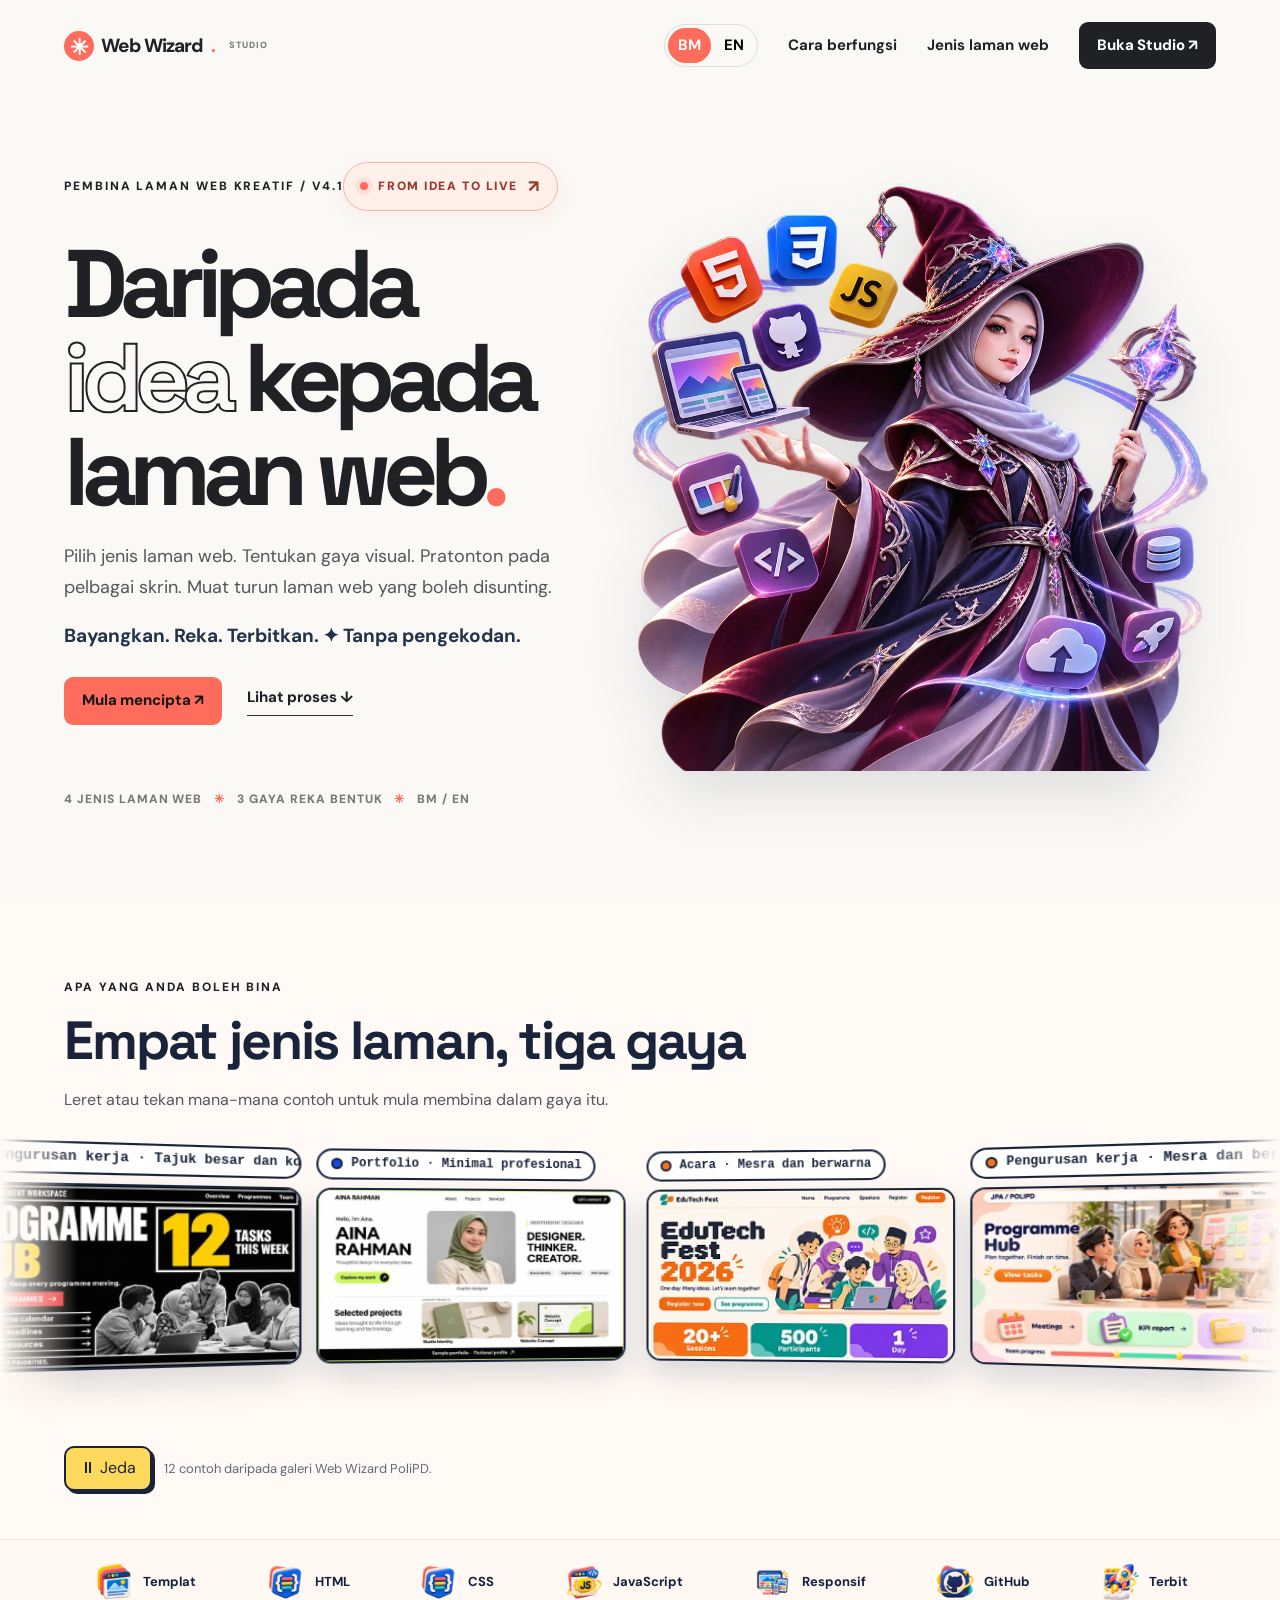
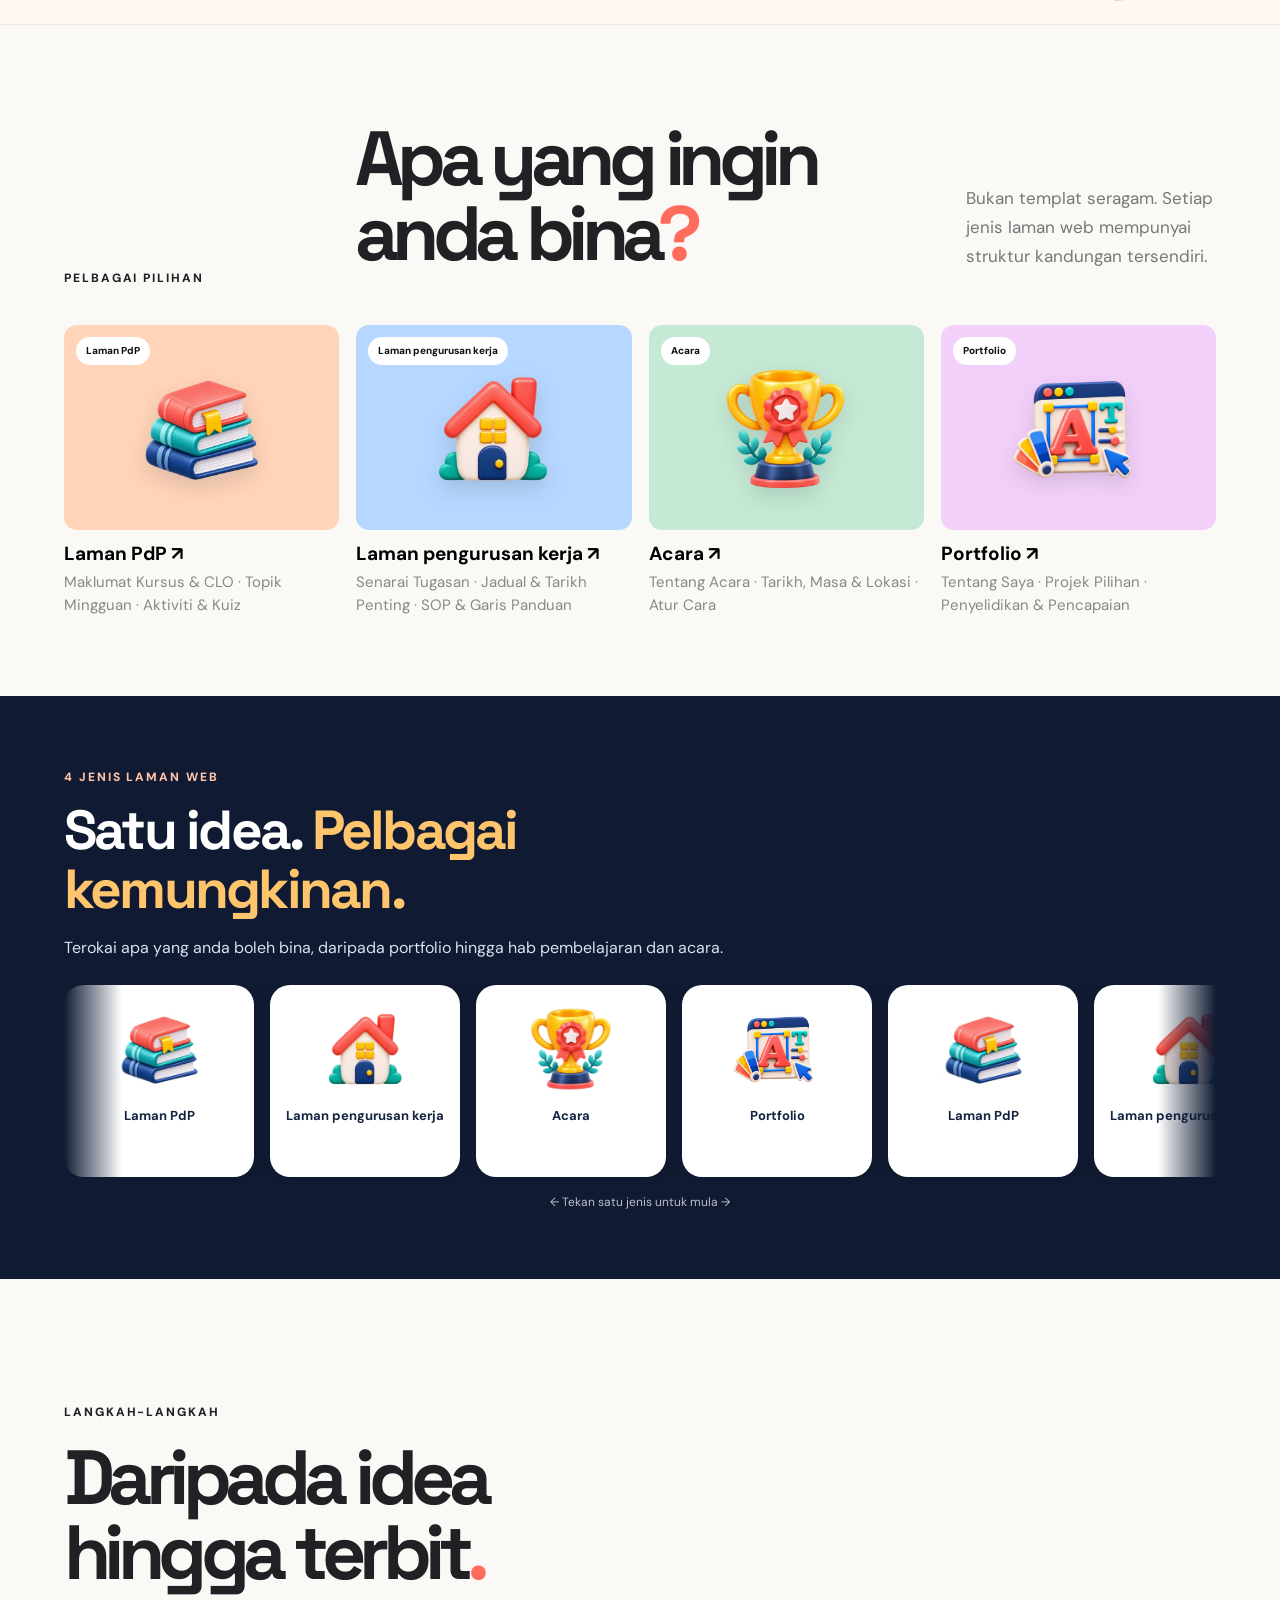
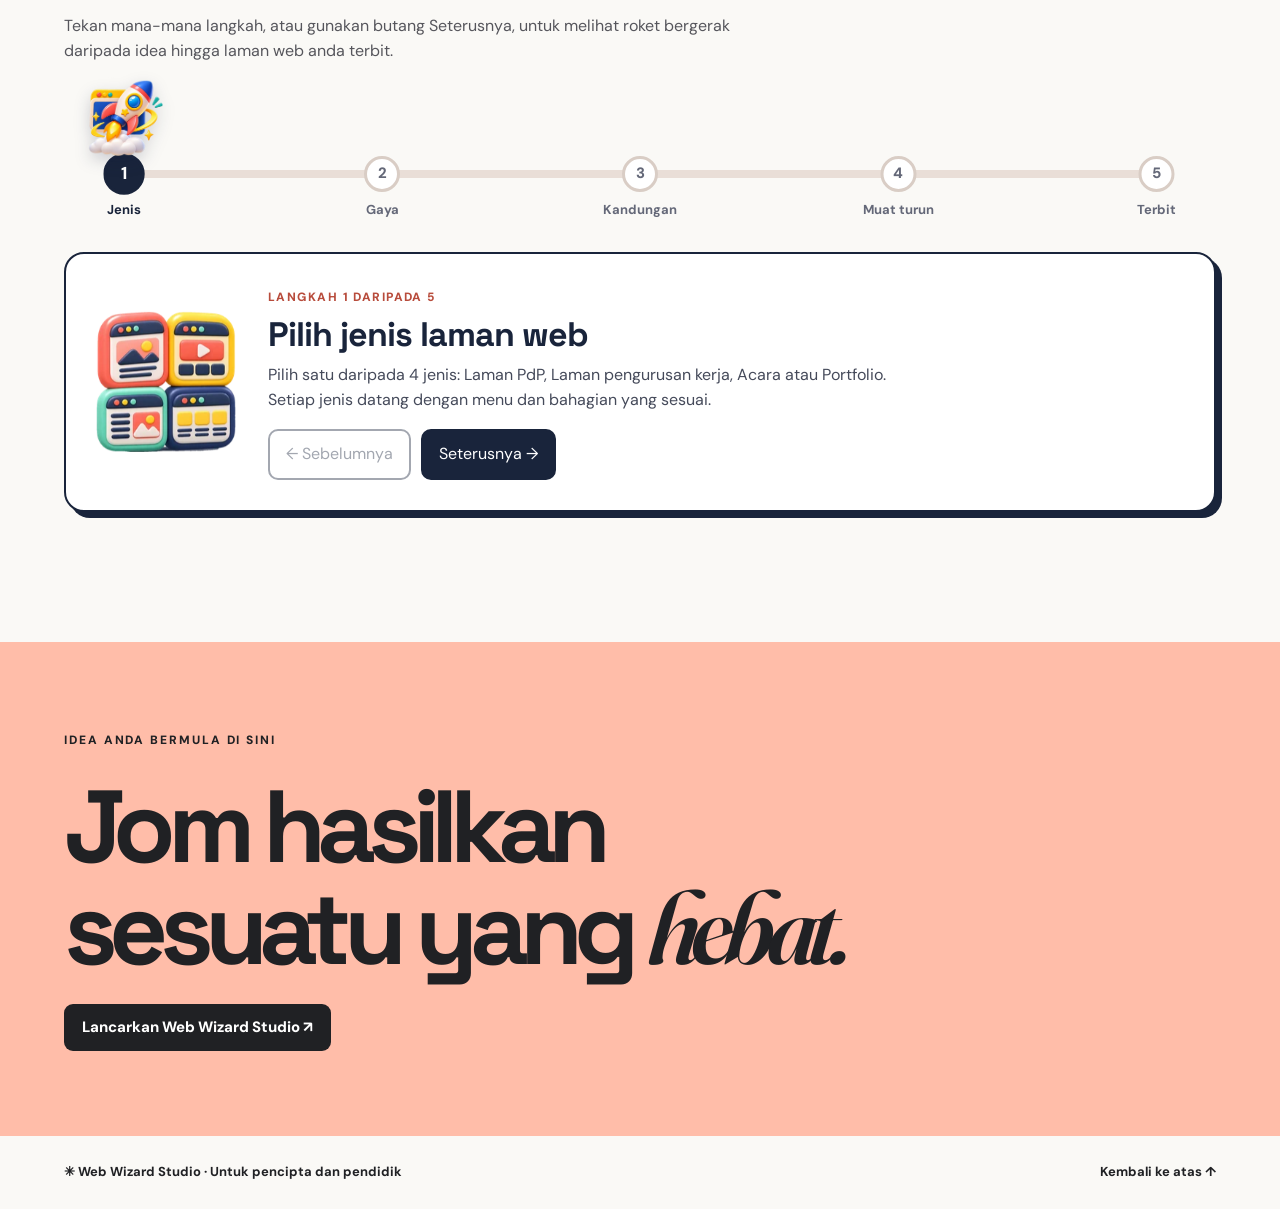
==== commit 87f43796: "Add files via upload" ====
--- a/index.html
+++ b/index.html
@@ -1,4 +1,4 @@
-<!doctype html><html lang="en"><head><meta charset="utf-8"><meta name="viewport" content="width=device-width,initial-scale=1"><title>Web Wizard Studio — Ideas to Websites</title><link rel="preconnect" href="https://fonts.googleapis.com"><link rel="preconnect" href="https://fonts.gstatic.com" crossorigin><link href="https://fonts.googleapis.com/css2?family=DM+Sans:wght@400;500;600;700;800&family=Space+Grotesk:wght@400;500;600;700&family=Fraunces:opsz,wght@9..144,600;9..144,800&family=Syne:wght@600;700;800&display=swap" rel="stylesheet"><link rel="stylesheet" href="style.css"></head><body>
-<div id="welcome" class="welcome"><header class="topbar"><a class="brand" href="#" aria-label="Web Wizard Studio home"><span class="brand-mark">✳</span> Web Wizard<span class="brand-dot">.</span><small>STUDIO</small></a><nav class="welcome-nav"><a href="#how">How it works</a><a href="#models">Website types</a><button class="btn btn-dark" data-enter>Open Studio ↗</button></nav></header><main><section class="welcome-hero"><div class="hero-copy"><span class="eyebrow">THE CREATIVE WEBSITE BUILDER / V4.0</span><div class="v403-tagline"><span class="v403-tagline-dot"></span> FROM IDEA TO LIVE <span class="v403-tagline-arrow">↗</span></div><h1>Bringing<br><span class="outline-word">ideas</span> to<br>websites<span class="brand-dot">.</span></h1><p>Choose what you're building. Shape its visual personality. Preview it across screens. Export a real, editable website.</p><p class="v403-hero-caption">Imagine it. Design it. Bring it live. <span>✦ No coding required.</span></p><div class="hero-actions"><button class="btn btn-coral" data-enter>Start creating <span>↗</span></button><a class="text-link" href="#how">Explore the process ↓</a></div><div class="hero-footnote">WEBSITE ARCHETYPES <span>✳</span> 6 DISTINCT STYLES <span>✳</span> LIVE PREVIEW</div></div><div class="hero-art hero-art-wizard" aria-label="Muslimah Web Wizard with floating development tools"><img src="assets/web-wizard-hero.webp" alt="Mystical Muslimah Web Wizard surrounded by web development tools" loading="eager"><div class="old-art" hidden><div class="art-orbit orbit-one"></div><div class="art-orbit orbit-two"></div><div class="art-window art-back"><div class="window-dots">● ● ●</div><div class="art-bars"><i></i><i></i><i></i></div></div><div class="art-window art-front"><div class="window-dots">● ● ●</div><div class="art-layout"><div class="art-photo"><span>W.</span></div><div class="art-words"><b>Make it<br>remarkable.</b><em></em><em></em><strong>EXPLORE ↗</strong></div></div></div><div class="art-sticker sticker-top">✳</div><div class="art-sticker sticker-bottom">DESIGN<br>YOUR WAY ↗</div><div class="art-circle"></div></div></div></section><div class="studio-icon-ribbon" aria-label="Studio tools"><div><img src="assets/icons/templates.webp" alt="" loading="lazy"><span>Templates</span></div><div><img src="assets/icons/html.webp" alt="" loading="lazy"><span>HTML</span></div><div><img src="assets/icons/css.webp" alt="" loading="lazy"><span>CSS</span></div><div><img src="assets/icons/javascript.webp" alt="" loading="lazy"><span>JavaScript</span></div><div><img src="assets/icons/responsive.webp" alt="" loading="lazy"><span>Responsive</span></div><div><img src="assets/icons/github.webp" alt="" loading="lazy"><span>GitHub</span></div><div><img src="assets/icons/launch.webp" alt="" loading="lazy"><span>Publish</span></div></div><section class="section work-section" id="models"><div class="section-heading"><span class="eyebrow">THE POSSIBILITIES</span><h2>What will you<br>create next<span class="brand-dot">?</span></h2><p>Not another one-size-fits-all template. Each website type has its own content structure.</p></div><div id="model-gallery" class="model-gallery"></div></section><section class="v403-showcase" aria-label="Website types in motion"><div class="v403-showcase-head"><span class="eyebrow">12 WEBSITE POSSIBILITIES</span><h2>One idea. <em>Many possibilities.</em></h2><p>Explore what you can build — from portfolios to learning hubs and events.</p></div><div class="v403-marquee-window"><div class="v403-marquee-track" id="v403-marquee-track"></div></div><div class="v403-marquee-hint">← Explore website types →</div></section><section class="section how-section" id="how"><span class="eyebrow">THE PROCESS</span><h2>From concept<br>to code<span class="brand-dot">.</span></h2><div class="v403-process-intro"><span class="v403-process-play">▶</span> Watch your idea become a live website <span class="v403-process-time">4 simple steps</span></div><div class="v403-progress"><span class="v403-progress-fill"></span></div><div class="steps v403-steps"><article><span>01 / CHOOSE</span><h3>Pick your purpose.</h3><p>Choose a website archetype with sections that fit its real audience.</p></article><article><span>02 / STYLE</span><h3>Find your visual voice.</h3><p>Apply a complete design direction—not just a new colour palette.</p></article><article><span>03 / REFINE</span><h3>Make it yours.</h3><p>Edit the title, description, call to action and design colours.</p></article><article><span>04 / SHIP</span><h3>Take the code.</h3><p>Preview desktop, tablet and mobile, then export a standalone HTML website.</p></article></div></section><section class="bottom-cta"><span class="eyebrow">YOUR NEXT IDEA STARTS HERE</span><h2>Let's make<br>something <i>great.</i></h2><button class="btn btn-dark" data-enter>Launch Web Wizard Studio ↗</button></section></main><footer class="welcome-footer"><span>✳ Web Wizard Studio · Built for makers and educators</span><a href="#welcome">Back to top ↑</a></footer></div>
-<div id="studio" class="studio hidden"><header class="studio-header"><div class="studio-brand"><button id="back-home" class="icon-button" title="Back to welcome" aria-label="Back to welcome">←</button><span class="brand-mark">✳</span><strong>Web Wizard<span class="brand-dot">.</span></strong><small>STUDIO / V3</small></div><div class="device-controls" role="group" aria-label="Preview device"><button class="device active" data-device="desktop">▣ <span>Desktop</span></button><button class="device" data-device="tablet">▯ <span>Tablet</span></button><button class="device" data-device="mobile">▯ <span>Mobile</span></button></div><div class="studio-actions"><button id="blueprint-btn" class="btn btn-outline">Blueprint & Tokens</button><button id="export-btn" class="btn btn-dark">Export HTML ↓</button></div></header><div class="studio-body"><aside class="controls"><div class="sidebar-intro"><span class="eyebrow">YOUR CREATIVE WORKSPACE</span><h2>Make it<br>yours<span class="brand-dot">.</span></h2><p>Every choice updates your website preview.</p></div><div class="control-group"><label for="type-select"><img class="control-icon" src="assets/icons/templates.webp" alt=""><span class="control-index">01</span> Website type</label><select id="type-select"></select><p id="type-detail" class="control-help"></p></div><div class="control-group"><label><img class="control-icon" src="assets/icons/palette.webp" alt=""><span class="control-index">02</span> Design direction</label><div id="style-options" class="style-options"></div></div><div class="control-group"><label><img class="control-icon" src="assets/icons/typography.webp" alt=""><span class="control-index">03</span> Make it personal</label><label class="field-label" for="site-title">Website headline</label><input id="site-title" maxlength="110" placeholder="Your headline"><label class="field-label" for="site-desc">Short introduction</label><textarea id="site-desc" rows="3" maxlength="280"></textarea><label class="field-label" for="site-cta">Primary button text</label><input id="site-cta" maxlength="40"><button id="reset-copy" class="small-link">Reset text to example</button></div><div class="control-group"><label><img class="control-icon" src="assets/icons/palette.webp" alt=""><span class="control-index">04</span> Brand colours</label><div id="color-controls" class="color-controls"></div><div class="upload-wrap"><label for="reference-upload">Upload reference image to sample a colour</label><input id="reference-upload" type="file" accept="image/png,image/jpeg,image/webp"><small>Samples an accent colour locally. It does not reconstruct a full design from the image.</small></div></div><div class="control-group"><label><img class="control-icon" src="assets/icons/browser.webp" alt=""><span class="control-index">05</span> Art direction</label><div class="prompt-block"><strong>Hero artwork prompt</strong><p id="hero-prompt"></p><button id="copy-hero" class="small-link">Copy hero prompt ↗</button></div><div class="prompt-block"><strong>Icon system prompt</strong><p id="icon-prompt"></p><button id="copy-icons" class="small-link">Copy icon prompt ↗</button></div></div></aside><main class="preview-stage"><div class="preview-heading"><div><span class="eyebrow">LIVE DESIGN CANVAS</span><h2 id="preview-label">Your website preview</h2></div><div class="preview-tools"><span id="preview-size">1200px</span><button id="reset-all" class="small-link">↺ Reset design</button></div></div><div id="preview-shell" class="preview-shell"><iframe id="preview-frame" title="Generated website preview" sandbox="allow-scripts" referrerpolicy="no-referrer"></iframe></div><p class="preview-note">Interactive demonstration: buttons and navigation inside the preview work locally. Sample data is illustrative, not live.</p></main></div></div>
-<dialog id="blueprint-dialog"><div class="dialog-header"><div><span class="eyebrow">DESIGN HANDOFF</span><h2>Blueprint & Tokens</h2></div><button id="close-dialog" class="icon-button" aria-label="Close dialog">✕</button></div><div class="tab-row"><button class="tab active" data-tab="blueprint">Blueprint</button><button class="tab" data-tab="json">JSON</button><button class="tab" data-tab="css">CSS</button><button class="tab" data-tab="prompts">Prompts</button></div><pre id="code-output"></pre><div class="dialog-actions"><button id="copy-code" class="btn btn-coral">Copy content ↗</button><button id="download-code" class="btn btn-outline">Download file ↓</button></div></dialog><div id="toast" role="status" aria-live="polite"></div><script src="script.js"></script><script src="enhancement.js"></script><script src="interface-i18n.js"></script><link rel="stylesheet" href="studio-v4.css"><script src="studio-v4.js"></script><link rel="stylesheet" href="motion-v4.css"><script defer src="motion-v4.js"></script></body></html>
+<!doctype html><html lang="en"><head><meta charset="utf-8"><meta name="viewport" content="width=device-width,initial-scale=1"><title>Web Wizard Studio — Ideas to Websites</title><meta name="description" content="Bina laman web tanpa kod: pilih jenis, pilih gaya, sunting kandungan dan muat turun. Build a website with no coding: pick a type, pick a style, edit and download."><meta property="og:type" content="website"><meta property="og:title" content="Web Wizard Studio — From Idea to Live"><meta property="og:description" content="Bina laman web tanpa kod. 4 jenis laman, 3 gaya, BM / EN."><meta property="og:image" content="https://juliemarlina-collab.github.io/webwizardstudio/assets/web-wizard-hero.webp"><meta name="theme-color" content="#ff6c5b"><link rel="preconnect" href="https://fonts.googleapis.com"><link rel="preconnect" href="https://fonts.gstatic.com" crossorigin><link href="https://fonts.googleapis.com/css2?family=DM+Sans:wght@400;500;600;700;800&family=Space+Grotesk:wght@400;500;600;700&family=Fraunces:opsz,wght@9..144,600;9..144,800&family=Syne:wght@600;700;800&display=swap" rel="stylesheet"><link rel="stylesheet" href="style.css"></head><body>
+<div id="welcome" class="welcome"><header class="topbar"><a class="brand" href="#" aria-label="Web Wizard Studio home"><span class="brand-mark">✳</span> Web Wizard<span class="brand-dot">.</span><small>STUDIO</small></a><nav class="welcome-nav"><a href="#how">How it works</a><a href="#models">Website types</a><button class="btn btn-dark" data-enter>Open Studio ↗</button></nav></header><main><section class="welcome-hero"><div class="hero-copy"><span class="eyebrow">THE CREATIVE WEBSITE BUILDER / V4.1</span><div class="v403-tagline"><span class="v403-tagline-dot"></span> FROM IDEA TO LIVE <span class="v403-tagline-arrow">↗</span></div><h1>Bringing<br><span class="outline-word">ideas</span> to<br>websites<span class="brand-dot">.</span></h1><p>Choose what you're building. Shape its visual personality. Preview it across screens. Export a real, editable website.</p><p class="v403-hero-caption">Imagine it. Design it. Bring it live. <span>✦ No coding required.</span></p><div class="hero-actions"><button class="btn btn-coral" data-enter>Start creating <span>↗</span></button><a class="text-link" href="#how">Explore the process ↓</a></div><div class="hero-footnote">4 WEBSITE TYPES <span>✳</span> 3 DESIGN STYLES <span>✳</span> LIVE PREVIEW</div></div><div class="hero-art hero-art-wizard" aria-label="Muslimah Web Wizard with floating development tools"><img src="assets/web-wizard-hero.webp" alt="Mystical Muslimah Web Wizard surrounded by web development tools" loading="eager"><div class="old-art" hidden><div class="art-orbit orbit-one"></div><div class="art-orbit orbit-two"></div><div class="art-window art-back"><div class="window-dots">● ● ●</div><div class="art-bars"><i></i><i></i><i></i></div></div><div class="art-window art-front"><div class="window-dots">● ● ●</div><div class="art-layout"><div class="art-photo"><span>W.</span></div><div class="art-words"><b>Make it<br>remarkable.</b><em></em><em></em><strong>EXPLORE ↗</strong></div></div></div><div class="art-sticker sticker-top">✳</div><div class="art-sticker sticker-bottom">DESIGN<br>YOUR WAY ↗</div><div class="art-circle"></div></div></div></section><div class="studio-icon-ribbon" aria-label="Studio tools"><div><img src="assets/icons/templates.webp" alt="" loading="lazy"><span>Templates</span></div><div><img src="assets/icons/html.webp" alt="" loading="lazy"><span>HTML</span></div><div><img src="assets/icons/css.webp" alt="" loading="lazy"><span>CSS</span></div><div><img src="assets/icons/javascript.webp" alt="" loading="lazy"><span>JavaScript</span></div><div><img src="assets/icons/responsive.webp" alt="" loading="lazy"><span>Responsive</span></div><div><img src="assets/icons/github.webp" alt="" loading="lazy"><span>GitHub</span></div><div><img src="assets/icons/launch.webp" alt="" loading="lazy"><span>Publish</span></div></div><section class="section work-section" id="models"><div class="section-heading"><span class="eyebrow">THE POSSIBILITIES</span><h2>What will you<br>create next<span class="brand-dot">?</span></h2><p>Not another one-size-fits-all template. Each website type has its own content structure.</p></div><div id="model-gallery" class="model-gallery"></div></section><section class="v403-showcase" aria-label="Website types in motion"><div class="v403-showcase-head"><span class="eyebrow">4 TYPES × 3 STYLES</span><h2>One idea. <em>Many possibilities.</em></h2><p>Explore what you can build — from portfolios to learning hubs and events.</p></div><div class="v403-marquee-window"><div class="v403-marquee-track" id="v403-marquee-track"></div></div><div class="v403-marquee-hint">← Explore website types →</div></section><section class="section how-section" id="how"><span class="eyebrow">THE PROCESS</span><h2>From idea<br>to live<span class="brand-dot">.</span></h2><div id="v41-flow" class="v41-flow"></div></section><section class="bottom-cta"><span class="eyebrow">YOUR NEXT IDEA STARTS HERE</span><h2>Let's make<br>something <i>great.</i></h2><button class="btn btn-dark" data-enter>Launch Web Wizard Studio ↗</button></section></main><footer class="welcome-footer"><span>✳ Web Wizard Studio · Built for makers and educators</span><a href="#welcome">Back to top ↑</a></footer></div>
+<div id="studio" class="studio hidden"><header class="studio-header"><div class="studio-brand"><button id="back-home" class="icon-button" title="Back to welcome" aria-label="Back to welcome">←</button><span class="brand-mark">✳</span><strong>Web Wizard<span class="brand-dot">.</span></strong><small>STUDIO / V4.1</small></div><div class="device-controls" role="group" aria-label="Preview device"><button class="device active" data-device="desktop">▣ <span>Desktop</span></button><button class="device" data-device="tablet">▯ <span>Tablet</span></button><button class="device" data-device="mobile">▯ <span>Mobile</span></button></div><div class="studio-actions"><button id="blueprint-btn" class="btn btn-outline">Blueprint & Tokens</button><button id="export-btn" class="btn btn-dark">Export HTML ↓</button></div></header><div class="studio-body"><aside class="controls"><div class="sidebar-intro"><span class="eyebrow">YOUR CREATIVE WORKSPACE</span><h2>Make it<br>yours<span class="brand-dot">.</span></h2><p>Every choice updates your website preview.</p></div><div class="control-group" data-g="type"><label class="group-label" for="type-select"><img class="control-icon" src="assets/icons/templates.webp" alt=""><span class="control-index">01</span> Website type</label><select id="type-select"></select><p id="type-detail" class="control-help"></p></div><div class="control-group" data-g="style"><label class="group-label"><img class="control-icon" src="assets/icons/palette.webp" alt=""><span class="control-index">02</span> Design direction</label><div id="style-options" class="style-options"></div></div><div class="control-group" data-g="content"><label class="group-label"><img class="control-icon" src="assets/icons/typography.webp" alt=""><span class="control-index">03</span> Make it personal</label><label class="field-label" for="site-name">Website name</label><input id="site-name" maxlength="60" placeholder="e.g. Kelab Robotik POLIPD"><label class="field-label" for="site-title">Website headline</label><input id="site-title" maxlength="110" placeholder="Your headline"><label class="field-label" for="site-desc">Short introduction</label><textarea id="site-desc" rows="3" maxlength="280"></textarea><label class="field-label" for="site-cta">Primary button text</label><input id="site-cta" maxlength="40"><button id="reset-copy" class="small-link">Reset text to example</button><div class="upload-wrap hero-upload-wrap"><label id="hero-upload-label" for="hero-upload">Main image (optional)</label><input id="hero-upload" type="file" accept="image/png,image/jpeg,image/webp"><img id="hero-thumb" class="hero-thumb" alt="" hidden><button id="hero-remove" type="button" class="small-link" hidden>Remove image</button><small id="hero-help">Shown beside or below your headline. The image stays on your device until you download the website.</small></div></div><div class="control-group" data-g="colours"><label class="group-label"><img class="control-icon" src="assets/icons/palette.webp" alt=""><span class="control-index">04</span> Brand colours</label><div id="color-controls" class="color-controls"></div><div class="upload-wrap"><label for="reference-upload">Upload reference image to sample a colour</label><input id="reference-upload" type="file" accept="image/png,image/jpeg,image/webp"><small id="reference-help">Samples an accent colour locally. It does not reconstruct a full design from the image.</small></div></div><div class="control-group" data-g="art"><label class="group-label"><img class="control-icon" src="assets/icons/browser.webp" alt=""><span class="control-index">05</span> Art direction</label><div class="prompt-block"><strong id="hero-prompt-title">Hero artwork prompt</strong><p id="hero-prompt"></p><button id="copy-hero" class="small-link">Copy hero prompt ↗</button></div><div class="prompt-block"><strong id="icon-prompt-title">Icon system prompt</strong><p id="icon-prompt"></p><button id="copy-icons" class="small-link">Copy icon prompt ↗</button></div></div></aside><main class="preview-stage"><div class="preview-heading"><div><span class="eyebrow">LIVE DESIGN CANVAS</span><h2 id="preview-label">Your website preview</h2></div><div class="preview-tools"><span id="preview-size">1200px</span><button id="reset-all" class="small-link">↺ Reset design</button></div></div><div id="preview-shell" class="preview-shell"><iframe id="preview-frame" title="Generated website preview" sandbox="allow-scripts" referrerpolicy="no-referrer"></iframe></div><p class="preview-note">Interactive demonstration: buttons and navigation inside the preview work locally. Sample data is illustrative, not live.</p></main></div></div>
+<dialog id="blueprint-dialog"><div class="dialog-header"><div><span class="eyebrow">DESIGN HANDOFF</span><h2>Blueprint & Tokens</h2></div><button id="close-dialog" class="icon-button" aria-label="Close dialog">✕</button></div><div class="tab-row"><button class="tab active" data-tab="blueprint">Blueprint</button><button class="tab" data-tab="json">JSON</button><button class="tab" data-tab="css">CSS</button><button class="tab" data-tab="prompts">Prompts</button></div><pre id="code-output"></pre><div class="dialog-actions"><button id="copy-code" class="btn btn-coral">Copy content ↗</button><button id="download-code" class="btn btn-outline">Download file ↓</button></div></dialog><div id="toast" role="status" aria-live="polite"></div><script src="script.js"></script><script src="enhancement.js"></script><script src="polipd-types.js?v=42"></script><script src="interface-i18n.js"></script><script src="site-template.js?v=42"></script><link rel="stylesheet" href="studio-v4.css?v=42"><script src="studio-v4.js?v=42"></script><link rel="stylesheet" href="motion-v4.css"><script defer src="motion-v4.js"></script></body></html>
--- a/studio-v4.css
+++ b/studio-v4.css
@@ -27,9 +27,116 @@
 .v4-action-art{width:28px;height:28px;object-fit:contain;flex-shrink:0}
 .gallery-3d-icon{object-fit:contain}
 
-/* v4.0.4 stability and mobile fixes */
-.v4-panel{max-height:min(55vh,520px);overscroll-behavior:contain}
-.v4-fields>.control-group{width:100%}
-.v4-tool{touch-action:manipulation}
-.v4-action-art{width:25px;height:25px}
-@media(max-width:700px){.v4-workspace{padding:12px}.v4-toolbar{gap:7px}.v4-tool{min-height:72px}.v4-panel{max-height:48vh}.v4-actions{display:grid;grid-template-columns:repeat(2,minmax(0,1fr))}.v4-actions button{min-width:0;min-height:46px;padding:8px 5px;font-size:12px}.v4-intro{flex-wrap:wrap}.studio-body>.preview-stage{min-height:520px!important}.studio-body .preview-shell iframe{height:570px!important}}
+/* v4.1: single export, numbered steps, hero image, next-step note */
+#export-btn{display:none!important}
+.v4-tool{position:relative}
+.v4-step{position:absolute;top:6px;left:8px;width:20px;height:20px;border-radius:50%;background:#19243b;color:#fff;font-size:11px;font-weight:800;display:grid;place-items:center}
+.v4-tool.selected .v4-step{background:#ff6c5b}
+.v4-hint{margin:0 0 12px;padding:10px 12px;border-radius:10px;background:#f0eaff;color:#3d2a66;font-size:13px;line-height:1.5}
+.v4-fields .field-label{font-size:12px}
+.v4-fields .group-label{display:block;font-weight:800;margin-bottom:8px}
+.v4-fields .small-link{font-size:13px;cursor:pointer}
+.v4-fields .upload-wrap label{font-size:13px}.v4-fields .upload-wrap small{font-size:12px}.v4-fields .upload-wrap input{font-size:13px!important}
+.hero-thumb{display:block;max-width:180px;max-height:110px;border-radius:8px;margin:4px 0 8px;object-fit:cover}
+.hero-thumb[hidden],#hero-remove[hidden]{display:none!important}
+.v4-section-item.is-hidden{opacity:.55}
+.v4-section-foot{display:flex;flex-wrap:wrap;gap:8px}
+.v4-section-actions button{min-width:36px;min-height:36px}
+.v4-next{margin-top:12px;padding:14px 16px;border-radius:14px;background:#e6f7ed;border:1px solid #9fd8b8;color:#143d2b;font-size:14px;line-height:1.55;display:grid;gap:8px}
+.v4-next[hidden]{display:none!important}
+.v4-next ol{margin:0;padding-left:20px}
+.v4-next a{font-weight:800;color:#0d5a3a}
+.v4-next .v4-close{justify-self:start}
+
+/* v4.1: sample websites (same images as the Web Wizard PoliPD gallery) */
+.style-option{display:flex;flex-direction:column;gap:6px}
+.style-sample{width:100%;aspect-ratio:16/9;object-fit:cover;border-radius:6px;border:1px solid #e5e5e5;display:block}
+.style-sample-tag{font-size:11px;color:#777;font-weight:600}
+
+.v4-panel{max-height:430px}
+@media(max-width:700px){.v4-panel{max-height:340px}}
+
+/* v4.1: 3D toolbar icons */
+.v4-tool-symbol.has-art{width:56px;height:56px;background:transparent!important;border-radius:0}
+.v4-tool-symbol.has-art img{width:56px;height:56px;object-fit:contain;display:block}
+.v4-tool{min-height:96px}
+@media(max-width:700px){.v4-tool-symbol.has-art,.v4-tool-symbol.has-art img{width:46px;height:46px}.v4-tool{min-height:82px}}
+
+/* v4.1: moving ring of sample websites */
+.v41-styles{padding:clamp(40px,6vw,76px) 0 clamp(28px,4vw,48px);background:#fffaf5;overflow:hidden}
+.v41-styles-head,.v41-ring-tools{padding-inline:clamp(20px,5vw,80px)}
+.v41-styles h2{font-family:'Space Grotesk',sans-serif;font-size:clamp(28px,4.2vw,54px);letter-spacing:-.04em;line-height:1.08;margin:.25em 0 .3em;color:#19243b}
+.v41-styles-lead{max-width:60ch;color:#56565c;font-size:16px;line-height:1.6;margin:0}
+.v41-ring{position:relative;height:clamp(230px,26vw,300px);margin-top:26px;perspective:1100px;perspective-origin:50% 40%;overflow:hidden;touch-action:pan-y;cursor:grab;-webkit-mask-image:linear-gradient(90deg,transparent,#000 6%,#000 94%,transparent);mask-image:linear-gradient(90deg,transparent,#000 6%,#000 94%,transparent)}
+.v41-ring:active{cursor:grabbing}
+.v41-track{position:absolute;inset:0;transform-style:preserve-3d}
+.v41-card{all:unset;box-sizing:border-box;position:absolute;left:0;top:14px;width:clamp(220px,24vw,300px);display:flex;flex-direction:column;gap:8px;cursor:pointer;will-change:transform;-webkit-user-select:none;user-select:none}
+.v41-chip{align-self:flex-start;display:inline-flex;align-items:center;gap:8px;max-width:100%;padding:5px 12px;background:#fff;border:2px solid #19243b;border-radius:999px;font:700 12px/1.3 ui-monospace,Menlo,Consolas,monospace;color:#19243b;white-space:nowrap;overflow:hidden;text-overflow:ellipsis}
+.v41-chip i{flex:none;width:11px;height:11px;border-radius:50%;border:2px solid #19243b}
+.v41-screen{display:block;border:2px solid #19243b;border-radius:14px;overflow:hidden;background:#fff;box-shadow:0 14px 30px #10183b26}
+.v41-screen img{display:block;width:100%;height:auto;aspect-ratio:16/9;object-fit:cover;pointer-events:none}
+.v41-card:hover .v41-screen{box-shadow:0 22px 44px #10183b40,0 0 0 4px #ffc56d}
+.v41-card:focus-visible .v41-screen{outline:3px solid #ff6c5b;outline-offset:3px}
+.v41-ring.static{height:auto;overflow-x:auto;-webkit-mask-image:none;mask-image:none;cursor:auto;padding-inline:clamp(20px,5vw,80px)}
+.v41-ring.static .v41-track{position:static;display:flex;gap:14px;padding:6px 2px 14px}
+.v41-ring.static .v41-card{position:relative;top:0;flex:0 0 240px;transform:none!important}
+.v41-ring.static .v41-card[tabindex="-1"]{display:none}
+.v41-ring-tools{display:flex;align-items:center;flex-wrap:wrap;gap:12px;margin-top:8px}
+.v41-ring-tools small{font-size:13px;color:#646878}
+.v41-pause{background:#ffd95c;border:2px solid #19243b;border-radius:10px;box-shadow:3px 3px 0 #19243b;padding:8px 14px;font:800 14px/1 inherit;color:#19243b;cursor:pointer}
+.v41-pause[hidden]{display:none}
+.v41-pause:focus-visible,.v41-dot:focus-visible,.v41-flow-nav button:focus-visible,.v41-guide:focus-visible{outline:3px solid #345cde;outline-offset:3px}
+
+/* v4.1: interactive process flow with the launch rocket */
+.v41-flow{margin-top:22px}
+.v41-flow-intro{max-width:62ch;font-size:16px;line-height:1.6;color:#56565c;margin:0 0 34px}
+.v41-flow-rail{position:relative;height:118px;margin:0 clamp(26px,5vw,60px)}
+.v41-flow-line{position:absolute;left:0;right:0;top:62px;height:8px;border-radius:8px;background:#e9ded7}
+.v41-flow-fill{display:block;height:100%;width:0;border-radius:8px;background:linear-gradient(90deg,#ffc56d,#ff6c5b);transition:width .7s cubic-bezier(.3,.8,.3,1)}
+.v41-rocket{position:absolute;top:-8px;left:0;width:64px;height:64px;margin-left:-32px;object-fit:contain;z-index:2;pointer-events:none;transition:left .7s cubic-bezier(.3,.8,.3,1);filter:drop-shadow(0 6px 8px #10183b33)}
+.v41-rocket.liftoff{animation:v41-lift 1.1s ease-in-out .5s 2}
+@keyframes v41-lift{50%{transform:translate(6px,-14px) scale(1.14)}}
+.v41-dots{list-style:none;margin:0;padding:0}
+.v41-dot{position:absolute;top:48px;transform:translateX(-50%);display:flex;flex-direction:column;align-items:center;gap:8px;background:none;border:0;padding:0;cursor:pointer;font:inherit;color:#646878}
+.v41-dot-num{width:36px;height:36px;border-radius:50%;display:grid;place-items:center;background:#fff;border:3px solid #d9cdc5;font-weight:800;font-size:15px;color:#646878;transition:background .25s,border-color .25s,color .25s,transform .25s}
+.v41-dot-label{font-size:13px;font-weight:700;white-space:nowrap}
+.v41-dot.done .v41-dot-num{background:#ff6c5b;border-color:#ff6c5b;color:#fff}
+.v41-dot.now .v41-dot-num{background:#19243b;border-color:#19243b;color:#fff;transform:scale(1.15)}
+.v41-dot.now{color:#19243b}
+.v41-dot:hover .v41-dot-num{border-color:#ff6c5b}
+.v41-flow-panel{display:flex;align-items:center;gap:clamp(16px,3vw,32px);margin-top:26px;padding:clamp(18px,3vw,30px);background:#fff;border:2px solid #19243b;border-radius:20px;box-shadow:6px 6px 0 #19243b}
+.v41-flow-panel.swap .v41-flow-art,.v41-flow-panel.swap .v41-flow-text>*:not(.v41-flow-nav){animation:v41-in .4s ease both}
+@keyframes v41-in{from{opacity:0;transform:translateY(8px)}}
+.v41-flow-art{flex:none;width:clamp(84px,14vw,140px);height:clamp(84px,14vw,140px);object-fit:contain}
+.v41-flow-text{min-width:0}
+.v41-flow-count{font-size:12px;font-weight:800;letter-spacing:.12em;text-transform:uppercase;color:#b84c3c}
+.v41-flow-text h3{font-family:'Space Grotesk',sans-serif;font-size:clamp(22px,3vw,34px);letter-spacing:-.03em;line-height:1.15;margin:6px 0 8px;color:#19243b}
+.v41-flow-text p{font-size:16px;line-height:1.6;color:#454a5a;margin:0;max-width:58ch}
+.v41-flow-nav{display:flex;flex-wrap:wrap;align-items:center;gap:10px;margin-top:16px}
+.v41-flow-nav button{font:800 14px/1 inherit;padding:11px 16px;border-radius:10px;border:2px solid #19243b;background:#fff;color:#19243b;cursor:pointer}
+.v41-flow-nav button:disabled{opacity:.4;cursor:default}
+.v41-flow-nav .v41-next{background:#19243b;color:#fff}
+.v41-flow-nav .v41-go{background:#ff6c5b;border-color:#19243b;color:#19243b;box-shadow:3px 3px 0 #19243b}
+.v41-flow-nav [hidden]{display:none}
+.v41-guide{font-weight:800;font-size:14px;color:#b84c3c}
+@media(max-width:600px){.v41-flow-rail{margin:0 22px}.v41-dot-label{font-size:11px}.v41-dot-num{width:30px;height:30px;font-size:13px}.v41-rocket{width:52px;height:52px;margin-left:-26px;top:0}.v41-flow-panel{flex-direction:column;align-items:flex-start}}
+@media(prefers-reduced-motion:reduce){.v41-flow-fill,.v41-rocket,.v41-dot-num{transition:none}.v41-rocket.liftoff,.v41-flow-panel.swap *{animation:none!important}}
+@media(min-width:601px){.v41-flow-rail{margin-top:44px}.v41-rocket{width:92px;height:92px;margin-left:-46px;top:-36px}}
+
+/* ---------- AI fill ---------- */
+.v4-fill{margin:0 0 12px;border:2px solid #ff6c5b;border-radius:16px;background:#fff;box-shadow:0 4px 0 #ff6c5b33;overflow:hidden}
+.v4-fill-head{width:100%;display:flex;align-items:center;gap:12px;padding:12px 14px;background:#fff0e9;border:0;cursor:pointer;text-align:left;font:inherit;color:#293349}
+.v4-fill-ic{font-size:26px;line-height:1}.v4-fill-txt{display:flex;flex-direction:column;gap:2px;flex:1;min-width:0}.v4-fill-txt strong{font-size:15px}.v4-fill-txt small{font-size:12.5px;color:#55607a}
+.v4-fill-go{flex:none;padding:7px 14px;border-radius:999px;background:#ff6c5b;color:#fff;font-weight:800;font-size:13px}
+.v4-fill-head:focus-visible,.v4-chip:focus-visible,.v4-fill-btn:focus-visible{outline:3px solid #345cde;outline-offset:2px}
+.v4-fill-body{display:grid;gap:14px;padding:14px}
+.v4-fill-step{display:grid;gap:8px}.v4-fill-step>b{font-size:14px;color:#293349}
+.v4-fill-chips{display:flex;flex-wrap:wrap;gap:8px}
+.v4-chip{padding:8px 13px;border-radius:999px;border:1.5px solid #e1d6cf;background:#fff;font:inherit;font-size:13px;font-weight:700;color:#293349;cursor:pointer}
+.v4-chip.on{background:#293349;border-color:#293349;color:#fff}
+.v4-fill textarea{width:100%;box-sizing:border-box;border:1.5px solid #d9cfc8;border-radius:12px;padding:10px 12px;font:12.5px/1.5 ui-monospace,Menlo,Consolas,monospace;color:#293349;background:#fffdfa;resize:vertical}
+.v4-fill-btn{justify-self:start;padding:10px 16px;border-radius:12px;border:2px solid #293349;background:#fff;font:inherit;font-weight:800;font-size:14px;color:#293349;cursor:pointer}
+.v4-fill-btn.primary{background:#ff6c5b;border-color:#ff6c5b;color:#fff}
+.v4-fill-tip{margin:0;font-size:12.5px;color:#55607a}
+.v4-fill-msg{margin:0;font-size:13px;font-weight:700}.v4-fill-msg.ok{color:#16805a}.v4-fill-msg.bad{color:#c4302b}
+@media(max-width:700px){.v4-fill-txt small{display:none}.v4-fill-go{padding:6px 11px}}
